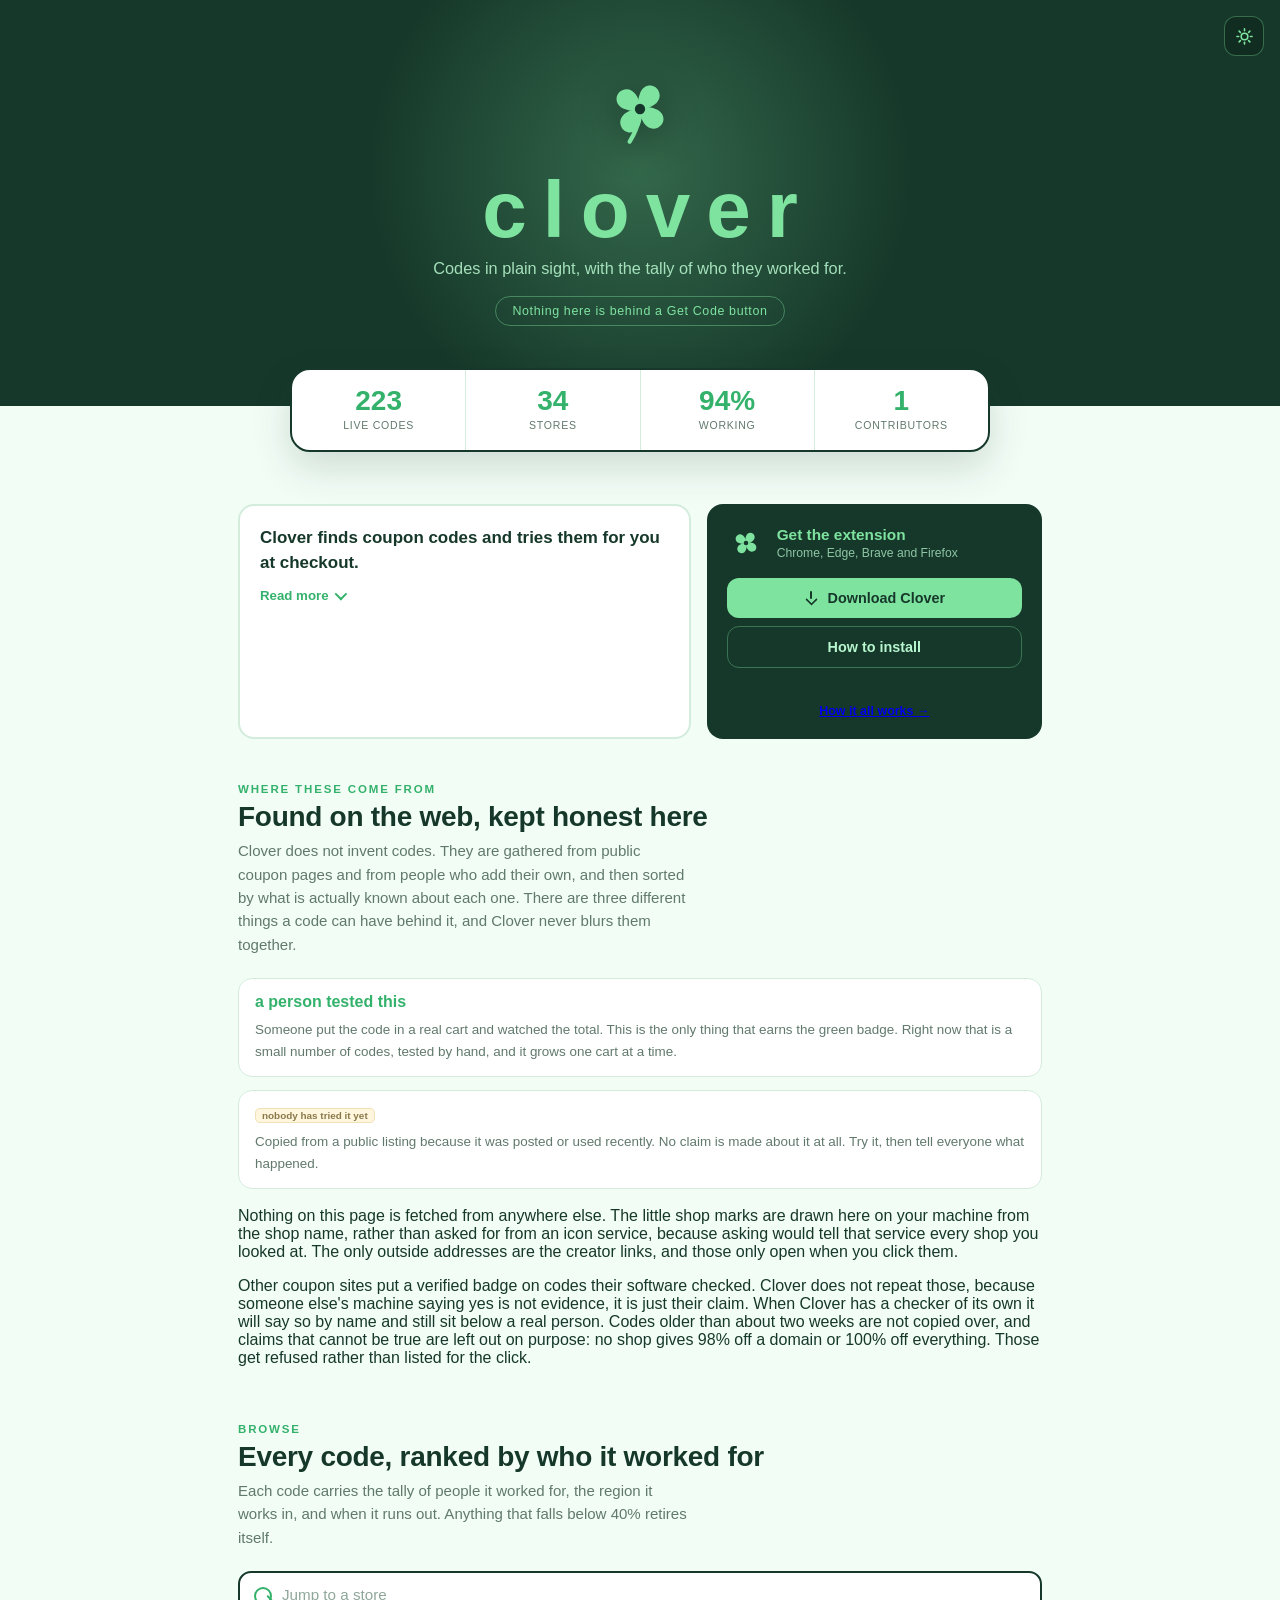
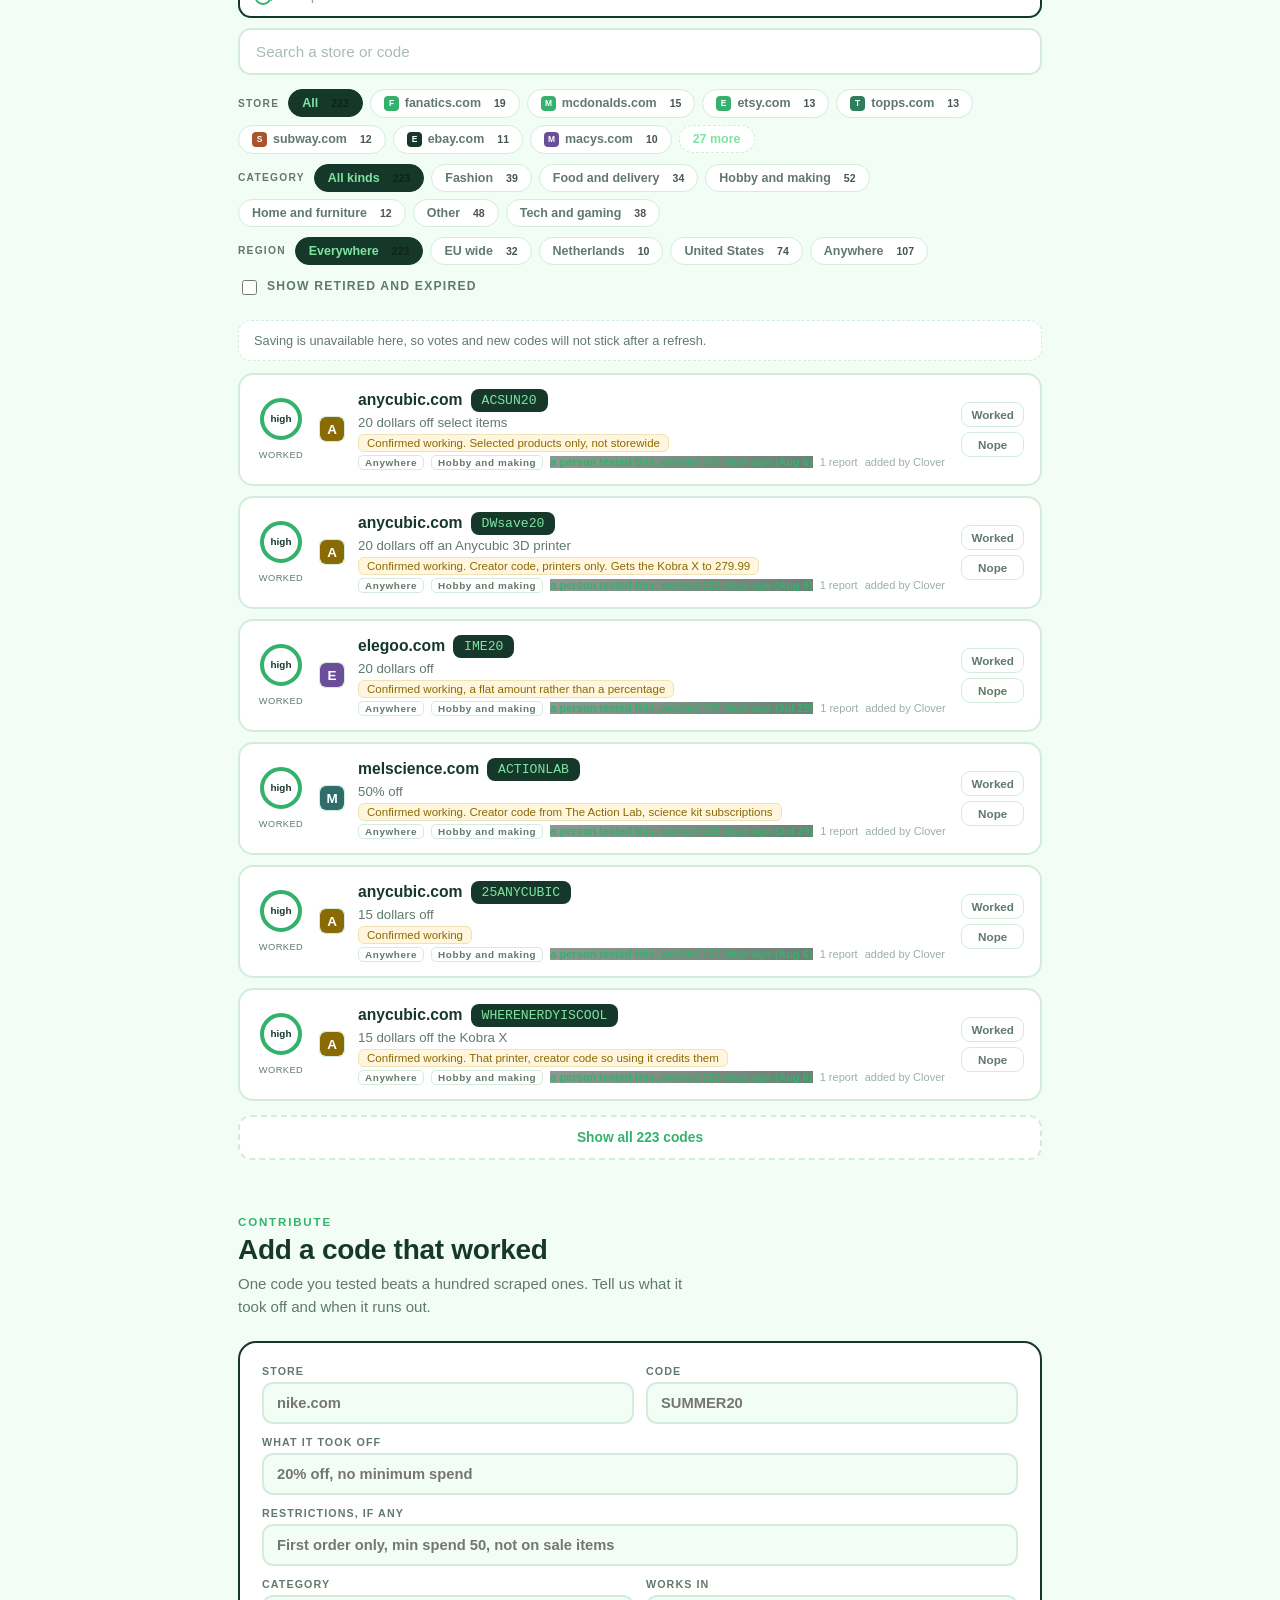
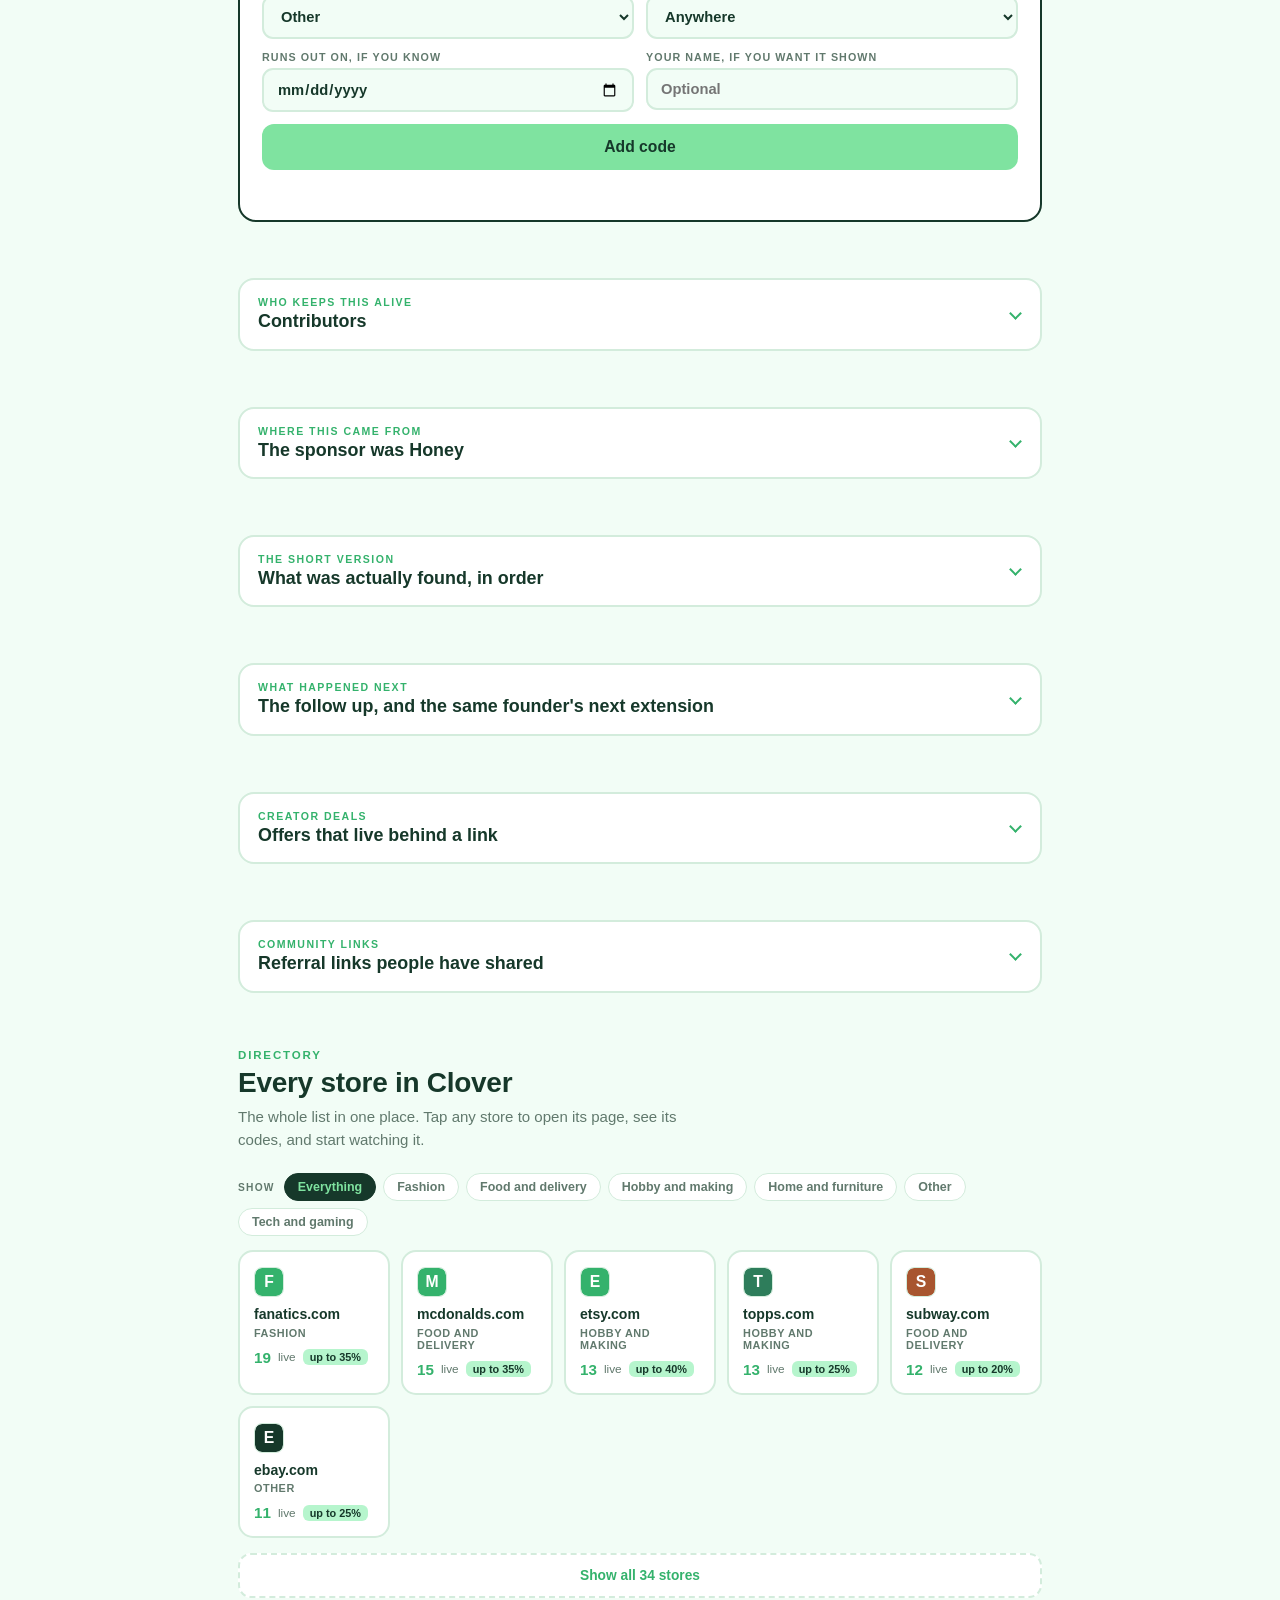
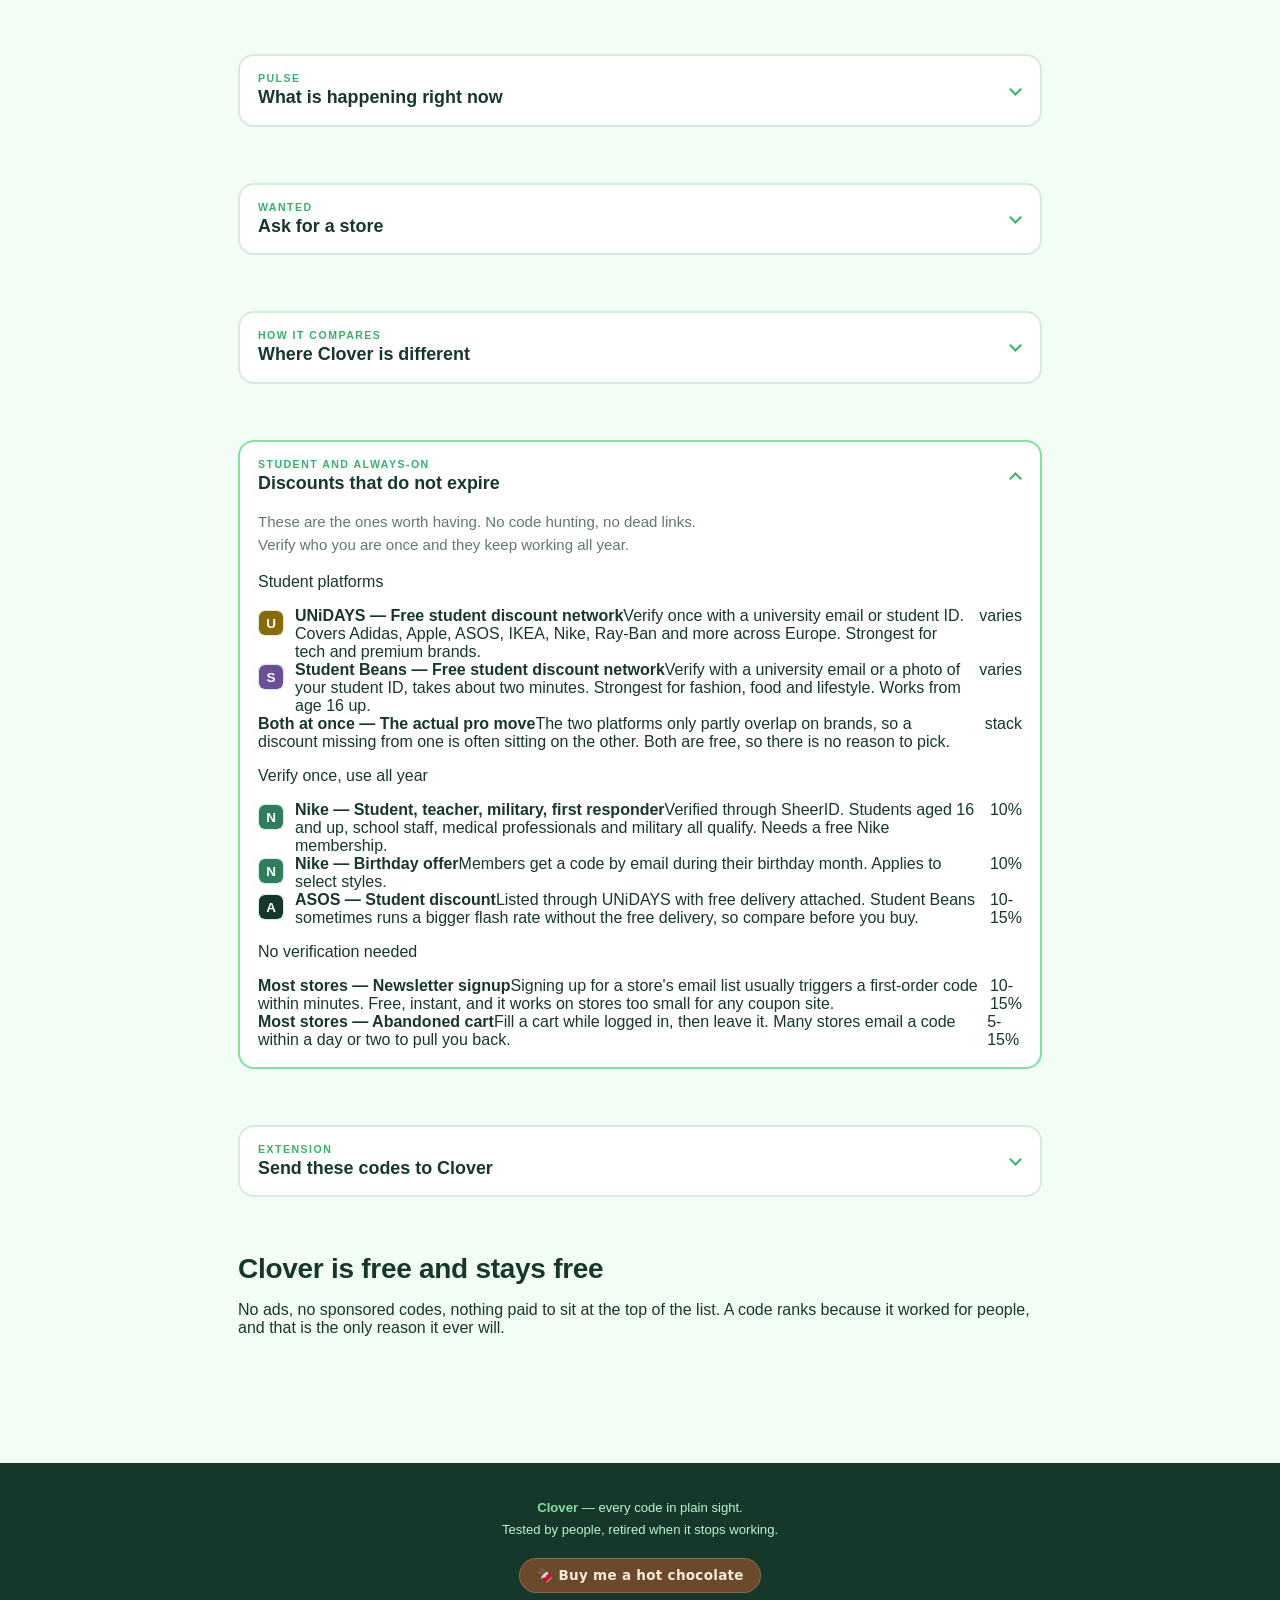
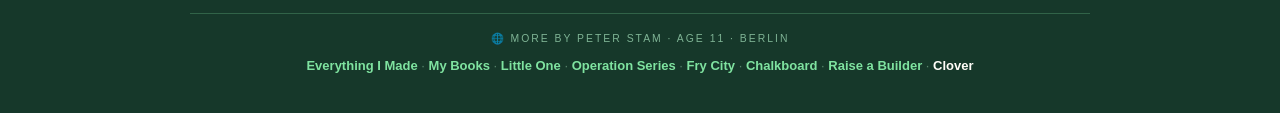
==== index.html @ 3ee3f32d "Add favicon, social preview tags, and the web-ring to the footer" ====
<!DOCTYPE html>
<html lang="en">
<head>
<meta charset="UTF-8">
<meta name="viewport" content="width=device-width, initial-scale=1.0">
<title>Clover — coupon codes people actually tested</title>
<link rel="icon" href="data:image/svg+xml,%3Csvg%20xmlns%3D%22http%3A%2F%2Fwww.w3.org%2F2000%2Fsvg%22%20viewBox%3D%220%200%20100%20100%22%3E%20%3Crect%20width%3D%22100%22%20height%3D%22100%22%20rx%3D%2222%22%20fill%3D%22%2316382a%22%2F%3E%20%3Cg%20fill%3D%22%237fe3a0%22%3E%20%3Cpath%20d%3D%22M50%2052%20C50%2034%2039%2023%2028%2028%20C17%2033%2017%2048%2030%2052%20C39%2055%2046%2055%2050%2052Z%22%2F%3E%20%3Cpath%20d%3D%22M50%2052%20C68%2052%2079%2041%2074%2030%20C69%2019%2054%2019%2050%2032%20C47%2041%2047%2048%2050%2052Z%22%2F%3E%20%3Cpath%20d%3D%22M50%2052%20C50%2070%2061%2081%2072%2076%20C83%2071%2083%2056%2070%2052%20C61%2049%2054%2049%2050%2052Z%22%2F%3E%20%3Cpath%20d%3D%22M50%2052%20C32%2052%2021%2063%2026%2074%20C31%2085%2046%2085%2050%2072%20C53%2063%2053%2056%2050%2052Z%22%2F%3E%20%3C%2Fg%3E%20%3Cpath%20d%3D%22M50%2064%20Q47%2080%2039%2092%22%20fill%3D%22none%22%20stroke%3D%22%237fe3a0%22%20stroke-width%3D%225%22%20stroke-linecap%3D%22round%22%2F%3E%20%3C%2Fsvg%3E">
<meta name="description" content="Coupon codes with the tally of who they worked for. Dead codes retire themselves. Nothing hidden behind a Get Code button.">
<meta name="theme-color" content="#16382a">
<meta property="og:type" content="website">
<meta property="og:url" content="https://clover.peterstam.eu/">
<meta property="og:title" content="Clover — coupon codes people actually tested">
<meta property="og:description" content="A browser extension that tries coupon codes at checkout. A code only turns green when a real person confirms it worked. No affiliate-link swapping, ever.">
<meta name="twitter:card" content="summary">
<style>
:root{
  --pine:#16382a;
  --pine-soft:#1e4a37;
  --spring:#7fe3a0;
  --spring-deep:#34b26c;
  --spring-pale:#b6f5cd;
  --mist:#f2fdf6;
  --paper:#ffffff;
  --gold:#ffd24a;
  --muted:#61796d;
  --line:#d3ecdc;
  --coral:#ff7a6b;
}
*{box-sizing:border-box}
html{scroll-behavior:smooth}
body{
  margin:0;
  background:var(--mist);
  color:var(--pine);
  font-family:"Avenir Next","Century Gothic","Futura","Trebuchet MS",sans-serif;
  overflow-x:hidden;
}

/* ============ HERO ============ */
.hero{
  position:relative;
  background:var(--pine);
  color:var(--spring-pale);
  padding:66px 20px 80px;
  text-align:center;
  overflow:hidden;
}
.hero-glow{
  position:absolute;
  left:50%; top:-140px;
  width:620px; height:620px;
  margin-left:-310px;
  background:radial-gradient(circle,rgba(127,227,160,.28),transparent 62%);
  animation:drift 9s ease-in-out infinite;
  pointer-events:none;
}
@keyframes drift{
  0%,100%{transform:translate(0,0) scale(1)}
  50%{transform:translate(26px,22px) scale(1.16)}
}
.field{position:absolute;inset:0;pointer-events:none;overflow:hidden}
.drop{position:absolute;top:-40px;fill:var(--spring);opacity:.15;animation:fall linear infinite}
@keyframes fall{
  0%{transform:translateY(-40px) rotate(0deg)}
  100%{transform:translateY(108vh) rotate(400deg)}
}

.hero-mark{
  position:relative;
  width:86px;height:86px;
  filter:drop-shadow(0 6px 18px rgba(0,0,0,.32));
}
.hero-mark .spin{transform-origin:50px 52px;animation:tumble 8s cubic-bezier(.5,0,.5,1) infinite}
@keyframes tumble{
  0%,74%{transform:rotate(0deg)}
  88%{transform:rotate(374deg)}
  100%{transform:rotate(360deg)}
}

.hero h1{
  position:relative;
  margin:14px 0 6px;
  font-size:clamp(3rem,11vw,5rem);
  font-weight:700;
  letter-spacing:.2em;
  text-indent:.2em;
  color:var(--spring);
  line-height:1;
}
.hero .tag{
  position:relative;
  margin:0 auto;
  max-width:440px;
  font-size:1.02rem;
  line-height:1.5;
  opacity:.88;
}
.hero .swear{
  position:relative;
  display:inline-block;
  margin-top:16px;
  padding:7px 16px;
  border:1.5px solid rgba(127,227,160,.4);
  border-radius:999px;
  font-size:.78rem;
  letter-spacing:.05em;
  color:var(--spring);
}

/* ============ STATS ============ */
.stats{
  position:relative;
  display:flex;
  max-width:700px;
  margin:-38px auto 0;
  background:var(--paper);
  border:2px solid var(--pine);
  border-radius:20px;
  overflow:hidden;
  box-shadow:0 16px 38px rgba(22,56,42,.16);
  z-index:2;
}
.stat{flex:1;padding:17px 6px;text-align:center;border-right:1px solid var(--line)}
.stat:last-child{border-right:none}
.stat b{display:block;font-size:1.75rem;color:var(--spring-deep);line-height:1}
.stat span{font-size:.66rem;letter-spacing:.07em;text-transform:uppercase;color:var(--muted)}

/* ============ LAYOUT ============ */
main{max-width:840px;margin:0 auto;padding:52px 18px 70px}
.block{margin-bottom:56px}
.eyebrow{
  font-size:.72rem;letter-spacing:.16em;text-transform:uppercase;
  color:var(--spring-deep);font-weight:700;margin:0 0 6px;
}
h2{margin:0 0 6px;font-size:1.75rem;letter-spacing:-.01em}
.lede{margin:0 0 22px;color:var(--muted);font-size:.94rem;line-height:1.55;max-width:54ch}

/* ============ FILTERS ============ */
.searchbar{display:flex;gap:10px;margin-bottom:14px;flex-wrap:wrap}
.searchbar input{
  flex:1;min-width:200px;padding:13px 16px;
  border:2px solid var(--line);border-radius:13px;
  font:inherit;font-size:.95rem;background:var(--paper);color:var(--pine);
  transition:border-color .2s,box-shadow .2s;
}
.searchbar input:focus{
  outline:none;border-color:var(--spring-deep);
  box-shadow:0 0 0 4px rgba(127,227,160,.28);
}
.searchbar input::placeholder{color:#a8bdb1}

.filterrow{display:flex;gap:7px;flex-wrap:wrap;align-items:center;margin-bottom:10px}
.filterlabel{
  font-size:.64rem;letter-spacing:.12em;text-transform:uppercase;
  color:var(--muted);font-weight:700;margin-right:2px;
}
.chip{
  border:1.5px solid var(--line);background:var(--paper);color:var(--muted);
  padding:6px 13px;border-radius:999px;font:inherit;font-size:.78rem;
  font-weight:600;cursor:pointer;transition:all .2s;
  display:inline-flex;align-items:center;gap:6px;
}
.chip:hover{border-color:var(--spring-deep);color:var(--pine)}
.chip.on{background:var(--pine);border-color:var(--pine);color:var(--spring)}
.clearfilters{
  display:block;margin:14px auto 0;
  border:none;border-radius:10px;padding:9px 18px;
  font:inherit;font-size:.82rem;font-weight:700;
  color:var(--pine);background:var(--spring);cursor:pointer;
  transition:background .18s,transform .18s;
}
.clearfilters:hover{background:var(--spring-pale);transform:translateY(-1px)}
body.dark .clearfilters{background:var(--spring);color:#08170f}

.chipcount{
  display:inline-block;margin-left:7px;
  font-style:normal;font-size:.66rem;font-weight:700;
  color:var(--muted);
}
.chip.on .clearfilters{
  display:block;margin:14px auto 0;
  border:none;border-radius:10px;padding:9px 18px;
  font:inherit;font-size:.82rem;font-weight:700;
  color:var(--pine);background:var(--spring);cursor:pointer;
  transition:background .18s,transform .18s;
}
.clearfilters:hover{background:var(--spring-pale);transform:translateY(-1px)}
body.dark .clearfilters{background:var(--spring);color:#08170f}

.chipcount{color:var(--spring-pale);opacity:.85}
.chip.empty{
  opacity:.38;cursor:not-allowed;
  border-style:dashed;
}
.chip.empty:hover{transform:none;border-color:var(--line)}
body.dark .chip.on .clearfilters{
  display:block;margin:14px auto 0;
  border:none;border-radius:10px;padding:9px 18px;
  font:inherit;font-size:.82rem;font-weight:700;
  color:var(--pine);background:var(--spring);cursor:pointer;
  transition:background .18s,transform .18s;
}
.clearfilters:hover{background:var(--spring-pale);transform:translateY(-1px)}
body.dark .clearfilters{background:var(--spring);color:#08170f}

.chipcount{color:#0c1e16;opacity:.75}

.chip.more{
  border-style:dashed;
  font-weight:700;
  color:var(--spring-deep);
}
.chip.more:hover{border-style:solid}
body.dark .clearfilters{
  display:block;margin:14px auto 0;
  border:none;border-radius:10px;padding:9px 18px;
  font:inherit;font-size:.82rem;font-weight:700;
  color:var(--pine);background:var(--spring);cursor:pointer;
  transition:background .18s,transform .18s;
}
.clearfilters:hover{background:var(--spring-pale);transform:translateY(-1px)}
body.dark .clearfilters{background:var(--spring);color:#08170f}

.chipcount{
  display:inline-block;margin-left:7px;
  font-style:normal;font-size:.66rem;font-weight:700;
  color:var(--muted);
}
.chip.on .clearfilters{
  display:block;margin:14px auto 0;
  border:none;border-radius:10px;padding:9px 18px;
  font:inherit;font-size:.82rem;font-weight:700;
  color:var(--pine);background:var(--spring);cursor:pointer;
  transition:background .18s,transform .18s;
}
.clearfilters:hover{background:var(--spring-pale);transform:translateY(-1px)}
body.dark .clearfilters{background:var(--spring);color:#08170f}

.chipcount{color:var(--spring-pale);opacity:.85}
.chip.empty{
  opacity:.38;cursor:not-allowed;
  border-style:dashed;
}
.chip.empty:hover{transform:none;border-color:var(--line)}
body.dark .chip.on .clearfilters{
  display:block;margin:14px auto 0;
  border:none;border-radius:10px;padding:9px 18px;
  font:inherit;font-size:.82rem;font-weight:700;
  color:var(--pine);background:var(--spring);cursor:pointer;
  transition:background .18s,transform .18s;
}
.clearfilters:hover{background:var(--spring-pale);transform:translateY(-1px)}
body.dark .clearfilters{background:var(--spring);color:#08170f}

.chipcount{color:#0c1e16;opacity:.75}

.chip.more{color:var(--spring)}
.chip img{width:15px;height:15px;border-radius:3px}

.toggle{
  display:flex;align-items:center;gap:7px;
  font-size:.76rem;color:var(--muted);cursor:pointer;user-select:none;
}
.toggle input{accent-color:var(--spring-deep);width:15px;height:15px;cursor:pointer}

/* ============ CODE CARDS ============ */
.code{
  display:flex;align-items:center;gap:13px;
  background:var(--paper);border:2px solid var(--line);border-radius:15px;
  padding:14px 16px;margin-bottom:10px;
  animation:rise .38s backwards cubic-bezier(.2,.9,.3,1.2);
  transition:border-color .2s,transform .2s,box-shadow .2s,opacity .3s;
}
.code:hover{
  border-color:var(--spring);transform:translateY(-2px);
  box-shadow:0 8px 20px rgba(22,56,42,.09);
}
@keyframes rise{from{opacity:0;transform:translateY(14px)}to{opacity:1;transform:none}}

.score{flex-shrink:0;width:50px;text-align:center}
.ring{position:relative;width:44px;height:44px;margin:0 auto 3px}
.ring svg{transform:rotate(-90deg)}
.ring .track{stroke:var(--line)}
.ring .fill{stroke:var(--spring-deep);stroke-linecap:round;transition:stroke-dashoffset .7s cubic-bezier(.2,.9,.3,1)}
.ring .num{position:absolute;inset:0;display:grid;place-items:center;font-size:.76rem;font-weight:700}
.score small{font-size:.58rem;letter-spacing:.05em;text-transform:uppercase;color:var(--muted)}

.favicon{
  width:26px;height:26px;border-radius:6px;flex-shrink:0;
  background:var(--mist);border:1px solid var(--line);object-fit:contain;
}

.code-main{flex:1;min-width:0}
.code-top{display:flex;align-items:center;gap:8px;flex-wrap:wrap;margin-bottom:3px}
.code-store{font-weight:700;font-size:.98rem}
.code-pill{
  font-family:"SF Mono",Menlo,Consolas,monospace;
  background:var(--pine);color:var(--spring);
  padding:4px 11px;border-radius:8px;font-size:.82rem;
  cursor:pointer;transition:transform .18s,background .18s;user-select:all;
}
.code-pill:hover{background:var(--pine-soft);transform:scale(1.04)}
.code-pill.copied{background:var(--spring);color:var(--pine)}
.code-note{font-size:.83rem;color:var(--muted)}
.limits{
  display:inline-block;margin-top:4px;
  font-size:.72rem;color:#8a6a05;background:#fff6dd;
  border:1px solid #f0e2b8;border-radius:6px;padding:2px 8px;
}
.proof.stale{
  background:linear-gradient(140deg,#8a9a90,#6f7f76);
  box-shadow:none;
}
.proof{color:var(--spring-deep);font-weight:700}
.oneuse{
  border:1px solid #cdbde6;background:#f2ecfa;color:#6b4d99;
  border-radius:5px;padding:1px 6px;
  font-size:.62rem;letter-spacing:.05em;font-weight:700;
  cursor:help;
}
body.dark .oneuse{background:#2a2140;border-color:#463a63;color:#c3aee8}
.sources{display:grid;gap:13px;margin-bottom:18px}
.source{
  background:var(--paper);border:1.5px solid var(--line);
  border-radius:14px;padding:14px 16px;
}
.source p{margin:8px 0 0;font-size:.84rem;color:var(--muted);line-height:1.6}
.botcheck{
  display:inline-block;font-size:.62rem;font-weight:700;
  color:#8a6a05;background:#fbf0cf;border:1px solid #e8d79c;
  border-radius:5px;padding:1px 6px;cursor:help;
}
.source .botcheck,.source .proof,.source .untested{margin:0}
.untested{
  color:#8a7a4a;font-weight:700;
  background:#fff6dd;border:1px solid #f0e2b8;
  border-radius:5px;padding:1px 6px;font-size:.62rem;
}
.code-meta{font-size:.69rem;color:#9ab0a3;margin-top:3px;display:flex;gap:7px;flex-wrap:wrap;align-items:center}
.flag{
  border:1px solid var(--line);border-radius:5px;padding:1px 6px;
  font-size:.62rem;letter-spacing:.06em;font-weight:700;color:var(--muted);
}
.expiry{color:var(--muted)}
.expiry.soon{color:#b8860b;font-weight:700}
.expiry.gone{color:var(--coral);font-weight:700}

.votes{display:flex;flex-direction:column;gap:5px;flex-shrink:0}
.vote{
  border:1.5px solid var(--line);background:var(--paper);border-radius:9px;
  padding:5px 9px;font:inherit;font-size:.73rem;font-weight:600;
  cursor:pointer;color:var(--muted);transition:all .18s;white-space:nowrap;
}
.vote.up:hover{background:var(--spring-pale);border-color:var(--spring-deep);color:var(--pine)}
.vote.down:hover{background:#ffe6e2;border-color:var(--coral);color:#a8382c}
.vote:active{transform:scale(.92)}

.code.dead{opacity:.42}
.code.dead .code-store::after{
  content:" · retired";font-weight:400;font-size:.74rem;color:var(--coral);
}
.code.expired{opacity:.42}

.nudge{
  display:flex;align-items:center;justify-content:space-between;gap:10px;
  background:var(--pine);color:var(--spring-pale);
  border-radius:13px;padding:12px 15px;margin-bottom:10px;
  animation:rise .34s cubic-bezier(.2,.9,.3,1.2);
  font-size:.86rem;
}
.nudge b{color:var(--spring)}
.nudge-btns{display:flex;gap:6px;flex-shrink:0}
.nudge-btns button{
  border:none;border-radius:8px;padding:6px 12px;
  font:inherit;font-size:.76rem;font-weight:700;cursor:pointer;
  transition:transform .16s;
}
.nudge-btns button:active{transform:scale(.93)}
.nudge .yes{background:var(--spring);color:var(--pine)}
.nudge .no{background:rgba(255,255,255,.14);color:var(--spring-pale)}

.empty{
  text-align:center;padding:44px 20px;border:2px dashed var(--line);
  border-radius:15px;color:var(--muted);font-size:.92rem;line-height:1.6;
}

/* ============ FORM ============ */
.form{background:var(--paper);border:2px solid var(--pine);border-radius:18px;padding:22px}
.grid2{display:grid;grid-template-columns:1fr 1fr;gap:12px}
@media(max-width:560px){.grid2{grid-template-columns:1fr}}
label{
  display:block;font-size:.67rem;font-weight:700;letter-spacing:.1em;
  text-transform:uppercase;color:var(--muted);margin-bottom:12px;
}
label input,label select{
  display:block;width:100%;margin-top:5px;padding:11px 13px;
  border:2px solid var(--line);border-radius:11px;font:inherit;font-size:.92rem;
  text-transform:none;letter-spacing:0;background:var(--mist);color:var(--pine);
  transition:border-color .2s,box-shadow .2s;
}
label input:focus,label select:focus{
  outline:none;border-color:var(--spring-deep);background:var(--paper);
  box-shadow:0 0 0 4px rgba(127,227,160,.24);
}
.btn{
  width:100%;border:none;border-radius:12px;padding:14px;
  font:inherit;font-size:.98rem;font-weight:700;color:var(--pine);
  background:var(--spring);cursor:pointer;
  transition:transform .2s,background .2s,box-shadow .2s;
}
.btn:hover{background:var(--spring-pale);transform:translateY(-2px);box-shadow:0 7px 18px rgba(52,178,108,.3)}
.btn:active{transform:translateY(0)}
.status{margin:10px 0 0;font-size:.85rem;min-height:18px;text-align:center}
.status.ok{color:var(--spring-deep);font-weight:600}
.status.err{color:#c0392b}

/* ============ LEADERBOARD ============ */
.board{background:var(--paper);border:2px solid var(--line);border-radius:16px;overflow:hidden}
.board-row{
  display:flex;align-items:center;gap:12px;padding:13px 16px;
  border-bottom:1px solid var(--line);
  animation:rise .34s backwards;
}
.board-row:last-child{border-bottom:none}
.rank{
  width:26px;height:26px;border-radius:8px;flex-shrink:0;
  display:grid;place-items:center;font-size:.78rem;font-weight:700;
  background:var(--mist);color:var(--muted);
}
.board-row:nth-child(2) .rank{background:var(--gold);color:var(--pine)}
.board-row:nth-child(3) .rank{background:var(--spring-pale);color:var(--pine)}
.board-row:nth-child(4) .rank{background:#f0e0c8;color:#7a5a20}
.who{flex:1;font-weight:700;font-size:.92rem;min-width:0}
.who span{display:block;font-weight:400;font-size:.75rem;color:var(--muted);margin-top:1px}

.boardhead{
  display:flex;align-items:center;gap:7px;
  padding:11px 16px;border-bottom:1px solid var(--line);
  background:var(--mist);
}
.boardlabel{
  font-size:.64rem;letter-spacing:.12em;text-transform:uppercase;
  color:var(--muted);font-weight:700;margin-right:2px;
}
.boardsort{
  border:1.5px solid var(--line);background:var(--paper);color:var(--muted);
  border-radius:999px;padding:5px 12px;font:inherit;font-size:.74rem;
  font-weight:700;cursor:pointer;transition:all .2s;
}
.boardsort:hover{border-color:var(--spring-deep);color:var(--pine)}
.boardsort.on{background:var(--pine);border-color:var(--pine);color:var(--spring)}

/* the two scores: how much, and how good */
.twoscore{display:flex;gap:8px;flex-shrink:0}
.sc{
  min-width:62px;text-align:center;cursor:help;
  border:1.5px solid var(--line);border-radius:10px;
  padding:6px 8px;background:var(--mist);
}
.sc b{display:block;font-size:1rem;line-height:1.1;color:var(--pine)}
.sc span{
  font-size:.58rem;letter-spacing:.06em;text-transform:uppercase;
  color:var(--muted);
}
.sc.quality.good{background:var(--spring-pale);border-color:var(--spring-deep)}
.sc.quality.good b{color:#1d6b41}
.sc.quality.mid{background:#fff6dd;border-color:#f0e2b8}
.sc.quality.mid b{color:#8a6a05}
.sc.quality.poor{background:#ffe6e2;border-color:#f5c6bf}
.sc.quality.poor b{color:#a8382c}
.sc.quality.none b{color:var(--muted)}

@media(max-width:480px){
  .sc{min-width:52px;padding:5px 6px}
  .sc b{font-size:.88rem}
  .board-row{gap:9px;padding:12px 13px}
}

/* ============ DIRECTORY ============ */
.dirbar{display:flex;gap:7px;flex-wrap:wrap;align-items:center;margin-bottom:14px}
.dirgrid{
  display:grid;
  grid-template-columns:repeat(auto-fill,minmax(150px,1fr));
  gap:11px;
}
.dircard{
  position:relative;
  display:flex;flex-direction:column;align-items:flex-start;gap:3px;
  background:var(--paper);border:2px solid var(--line);border-radius:15px;
  padding:15px 14px;font:inherit;text-align:left;cursor:pointer;
  animation:rise .36s backwards cubic-bezier(.2,.9,.3,1.2);
  transition:transform .2s,border-color .2s,box-shadow .2s;
}
.dircard:hover{
  transform:translateY(-3px);border-color:var(--spring);
  box-shadow:0 9px 22px rgba(22,56,42,.11);
}
.dircard:active{transform:translateY(-1px)}
.dircard img{
  width:30px;height:30px;border-radius:8px;margin-bottom:6px;
  background:var(--mist);border:1px solid var(--line);object-fit:contain;
}
.dirname{
  font-weight:700;font-size:.88rem;color:var(--pine);
  word-break:break-word;line-height:1.25;
}
.dircat{
  font-size:.68rem;letter-spacing:.05em;text-transform:uppercase;
  color:var(--muted);font-weight:700;
}
.dirstats{
  margin-top:7px;display:flex;align-items:center;gap:7px;flex-wrap:wrap;
  font-size:.74rem;color:var(--muted);
}
.dirstats b{color:var(--spring-deep);font-size:.95rem}
.dirbest{
  background:var(--spring-pale);color:var(--pine);
  padding:2px 7px;border-radius:6px;font-weight:700;font-size:.68rem;
}
.dirwatch{
  position:absolute;top:9px;right:9px;
  background:var(--pine);color:var(--spring);
  font-size:.58rem;letter-spacing:.08em;text-transform:uppercase;
  font-weight:700;padding:3px 7px;border-radius:6px;
}

/* ============ FINDER ============ */
.finder{position:relative;margin-bottom:10px}
.finder input{
  width:100%;padding:13px 16px 13px 42px;
  border:2px solid var(--pine);border-radius:13px;
  font:inherit;font-size:.95rem;background:var(--paper);color:var(--pine);
  transition:box-shadow .2s;
}
.finder input:focus{outline:none;box-shadow:0 0 0 4px rgba(127,227,160,.3)}
.finder input::placeholder{color:#8fa79a}
.finder::before{
  content:"";position:absolute;left:16px;top:50%;
  width:14px;height:14px;margin-top:-7px;
  border:2px solid var(--spring-deep);border-radius:50%;
  pointer-events:none;
}
.finder::after{
  content:"";position:absolute;left:28px;top:50%;margin-top:3px;
  width:7px;height:2px;background:var(--spring-deep);
  transform:rotate(45deg);border-radius:2px;pointer-events:none;
}

.findresults{
  position:absolute;left:0;right:0;top:calc(100% + 6px);
  background:var(--paper);border:2px solid var(--pine);
  border-radius:13px;overflow:hidden;z-index:20;
  box-shadow:0 12px 30px rgba(22,56,42,.2);
  display:none;
}
.findresults.open{display:block;animation:rise .22s cubic-bezier(.2,.9,.3,1.2)}

.findrow{
  display:flex;align-items:center;gap:11px;width:100%;
  padding:11px 14px;border:none;border-bottom:1px solid var(--line);
  background:var(--paper);font:inherit;cursor:pointer;text-align:left;
  transition:background .15s;
}
.findrow:last-child{border-bottom:none}
.findrow:hover{background:var(--mist)}
.findrow img{width:20px;height:20px;border-radius:5px;flex-shrink:0}
.findname{flex:1;font-weight:700;font-size:.9rem;color:var(--pine)}
.findcount{
  font-size:.72rem;color:var(--pine);background:var(--spring-pale);
  padding:3px 9px;border-radius:7px;font-weight:700;white-space:nowrap;
}

.findmiss{
  padding:16px 14px;font-size:.85rem;color:var(--muted);text-align:center;
}
.findmiss button{
  display:block;width:100%;margin-top:10px;
  border:none;background:var(--spring);color:var(--pine);
  border-radius:9px;padding:9px;font:inherit;font-size:.82rem;
  font-weight:700;cursor:pointer;transition:background .18s;
}
.findmiss button:hover{background:var(--spring-pale)}

/* ============ ACTIVITY ============ */
.actcard{
  background:var(--pine);border-radius:18px;padding:22px 20px 16px;
  animation:rise .4s cubic-bezier(.2,.9,.3,1.2);
}
.acthead{margin-bottom:20px}
.actlabel{
  display:block;font-size:.7rem;letter-spacing:.14em;text-transform:uppercase;
  color:var(--spring-pale);opacity:.72;margin-bottom:4px;
}
.actbig{
  display:block;font-size:2.8rem;line-height:1;color:#fff;font-weight:700;
  letter-spacing:-.02em;
}
.actsub{display:block;font-size:.82rem;color:var(--spring-pale);opacity:.7;margin-top:4px}

.actchart{position:relative;height:150px;padding-left:34px}
.actaxis{position:absolute;left:0;top:0;bottom:0;width:30px}
.actaxis span{
  position:absolute;right:0;transform:translateY(-50%);
  font-size:.62rem;color:var(--spring-pale);opacity:.45;
}
.actsvg{width:100%;height:100%;display:block;overflow:visible}
.actline{
  stroke-dasharray:1000;stroke-dashoffset:1000;
  animation:draw 1.5s cubic-bezier(.4,0,.2,1) forwards;
}
@keyframes draw{to{stroke-dashoffset:0}}
.actdot{opacity:0;animation:dotin .35s ease forwards}
@keyframes dotin{to{opacity:1}}

.actdays{
  display:flex;justify-content:space-between;
  padding-left:34px;margin-top:8px;
}
.actdays span{font-size:.64rem;color:var(--spring-pale);opacity:.5}

/* ============ FEED ============ */
.feedwrap{
  background:var(--paper);border:2px solid var(--line);
  border-radius:16px;padding:16px 18px;margin-top:14px;
}
.feedhead{
  margin:0 0 10px;font-size:.66rem;letter-spacing:.14em;
  text-transform:uppercase;font-weight:700;color:var(--muted);
}
.feedrow{
  display:flex;align-items:center;gap:10px;
  padding:9px 0;border-bottom:1px solid var(--line);
  font-size:.83rem;animation:rise .3s backwards;
}
.feedrow:last-child{border-bottom:none}
.feedrow .dot{
  width:8px;height:8px;border-radius:50%;flex-shrink:0;
}
.feedrow.worked .dot{background:var(--spring-deep);animation:ping 2s ease-in-out infinite}
.feedrow.failed .dot{background:var(--coral)}
.feedrow.added .dot{background:var(--gold)}
@keyframes ping{
  0%,100%{box-shadow:0 0 0 0 rgba(52,178,108,.5)}
  50%{box-shadow:0 0 0 5px rgba(52,178,108,0)}
}
.feedtext{flex:1;min-width:0;color:var(--muted)}
.feedtext code{
  font-family:"SF Mono",Menlo,Consolas,monospace;
  background:var(--mist);border:1px solid var(--line);
  padding:1px 6px;border-radius:5px;font-size:.76rem;color:var(--pine);
}
.feedtext b{color:var(--pine)}
.feedby{font-size:.74rem;opacity:.75}
.feedwhen{font-size:.72rem;color:#9ab0a3;flex-shrink:0;white-space:nowrap}

/* ============ STORE PAGE ============ */
.code-store.link{
  cursor:pointer;transition:color .18s;
  border:none;background:none;padding:0;
  font:inherit;font-weight:700;font-size:.98rem;
  color:var(--pine);text-align:left;
}
.code-store.link:hover{color:var(--spring-deep);text-decoration:underline}

.storecard{
  background:var(--paper);border:2px solid var(--pine);border-radius:16px;
  overflow:hidden;margin-bottom:14px;
  animation:rise .34s cubic-bezier(.2,.9,.3,1.2);
}
.storehead{
  display:flex;align-items:center;gap:12px;
  padding:14px 16px;background:var(--pine);color:var(--spring-pale);
}
.favicon.big{width:34px;height:34px;border-radius:8px;border:none}
.storename{flex:1;min-width:0}
.storename b{display:block;color:var(--spring);font-size:1.02rem}
.storename span{font-size:.76rem;opacity:.82}
.watchbtn{
  border:1.5px solid rgba(127,227,160,.45);background:none;color:var(--spring);
  border-radius:9px;padding:6px 12px;font:inherit;font-size:.76rem;font-weight:700;
  cursor:pointer;transition:all .18s;white-space:nowrap;
}
.watchbtn:hover{background:rgba(127,227,160,.14)}
.watchbtn.on{background:var(--spring);color:var(--pine);border-color:var(--spring)}
.closebtn{
  background:none;border:none;color:var(--spring);
  font-size:1.4rem;line-height:1;cursor:pointer;padding:0 2px;
}
.storestats{display:flex}
.storestats div{
  flex:1;padding:14px 6px;text-align:center;border-right:1px solid var(--line);
}
.storestats div:last-child{border-right:none}
.storestats b{display:block;font-size:1.25rem;color:var(--spring-deep);line-height:1.1}
.storestats span{font-size:.63rem;letter-spacing:.06em;text-transform:uppercase;color:var(--muted)}

/* ============ ALERTS ============ */
.alertbar{
  display:flex;align-items:center;justify-content:space-between;gap:12px;
  background:var(--spring-pale);border:2px solid var(--spring-deep);
  border-radius:13px;padding:12px 15px;margin-bottom:12px;
  font-size:.86rem;animation:rise .34s;
}
.alertbar b{color:var(--pine)}
.alertbar button{
  border:none;background:var(--pine);color:var(--spring);
  border-radius:8px;padding:6px 12px;font:inherit;font-size:.75rem;
  font-weight:700;cursor:pointer;white-space:nowrap;
}
.alertbar.quiet{
  background:var(--paper);border:1.5px dashed var(--line);
  color:var(--muted);font-size:.8rem;justify-content:flex-start;
}

/* ============ REQUESTS ============ */
.reqform{display:flex;gap:10px;margin-bottom:6px;flex-wrap:wrap}
.reqform input{
  flex:1;min-width:200px;padding:13px 16px;
  border:2px solid var(--line);border-radius:13px;
  font:inherit;font-size:.95rem;background:var(--paper);color:var(--pine);
  transition:border-color .2s,box-shadow .2s;
}
.reqform input:focus{
  outline:none;border-color:var(--spring-deep);
  box-shadow:0 0 0 4px rgba(127,227,160,.28);
}
.reqform button{
  border:none;background:var(--spring);color:var(--pine);
  border-radius:13px;padding:13px 26px;font:inherit;font-size:.95rem;
  font-weight:700;cursor:pointer;transition:transform .18s,background .18s;
}
.reqform button:hover{background:var(--spring-pale);transform:translateY(-2px)}

.req{
  display:flex;align-items:center;justify-content:space-between;gap:12px;
  background:var(--paper);border:2px solid var(--line);border-radius:13px;
  padding:13px 16px;margin-bottom:8px;animation:rise .34s backwards;
  transition:border-color .2s;
}
.req.filled{border-color:var(--spring-deep);background:linear-gradient(100deg,var(--paper),#eefbf2)}
.req-main b{display:block;font-size:.92rem}
.req-main span{font-size:.76rem;color:var(--muted)}
.req-done{color:var(--spring-deep)!important;font-weight:700}
.req button{
  border:1.5px solid var(--line);background:var(--paper);color:var(--muted);
  border-radius:9px;padding:7px 13px;font:inherit;font-size:.76rem;
  font-weight:700;cursor:pointer;transition:all .18s;white-space:nowrap;
}
.req button:hover{border-color:var(--spring-deep);color:var(--pine);background:var(--mist)}
.req .req-go{background:var(--spring);border-color:var(--spring);color:var(--pine)}

/* a vote you have already cast, tap again to take it back */
.vote.chosen.up{
  background:var(--spring);border-color:var(--spring-deep);color:var(--pine);
}
.vote.chosen.down{
  background:#ffd9d3;border-color:var(--coral);color:#a8382c;
}
.vote.chosen::after{content:" ✓";font-size:.7rem;opacity:.7}

/* controls on codes you added yourself */
.ownrow{display:flex;gap:5px;margin-top:2px}
.own{
  flex:1;border:1.5px solid var(--line);background:var(--paper);
  border-radius:8px;padding:4px 6px;font:inherit;font-size:.66rem;
  font-weight:700;cursor:pointer;color:var(--muted);transition:all .18s;
}
.own:hover{border-color:var(--spring-deep);color:var(--pine);background:var(--mist)}
.own.del:hover{border-color:var(--coral);color:#a8382c;background:#ffe6e2}
.own.del.armed{background:var(--coral);border-color:var(--coral);color:#fff}

.btn.cancel{
  margin-top:8px;background:var(--paper);
  border:2px solid var(--line);color:var(--muted);font-size:.86rem;
}
.btn.cancel:hover{
  background:var(--mist);border-color:var(--spring-deep);
  color:var(--pine);box-shadow:none;
}

body.dark .vote.chosen.up{background:var(--spring);color:#08170f}
body.dark .vote.chosen.down{background:#5c2f28;border-color:var(--coral);color:#ffb3a8}
body.dark .own{background:var(--paper);border-color:var(--line)}
body.dark .own:hover{background:#0c1e16;color:var(--pine)}
body.dark .btn.cancel{background:var(--paper);border-color:var(--line);color:var(--muted)}

/* ============ POLISH ============ */

/* visible keyboard focus everywhere, without showing on mouse clicks */
:focus-visible{
  outline:3px solid var(--spring-deep);
  outline-offset:2px;
  border-radius:8px;
}
.hero :focus-visible{outline-color:var(--spring)}

/* skip repeated hover lift on touch screens, it just looks stuck */
@media (hover:none){
  .code:hover,.dircard:hover,.ever:hover,.deal:hover,.req:hover{
    transform:none;box-shadow:none;
  }
}

/* stop long store names and codes breaking the layout */
.code-store,.dirname,.req-main b,.deal-main b{overflow-wrap:anywhere}
.code-pill{overflow-wrap:anywhere}

/* tap targets on small screens */
@media(max-width:520px){
  .vote{padding:8px 11px;font-size:.76rem}
  .votes{gap:7px}
  .chip{padding:8px 14px}
  .themetoggle{width:38px;height:38px;top:12px;right:12px}
  main{padding:38px 14px 56px}
  .block{margin-bottom:42px}
  h2{font-size:1.5rem}
  .foldtitle{font-size:1.02rem}
}

/* the code card gets tight on narrow phones, so let it wrap */
@media(max-width:430px){
  .code{gap:10px;padding:13px 13px}
  .score{width:44px}
  .ring{width:38px;height:38px}
  .ring svg{width:38px;height:38px}
  .favicon{display:none}
  .votes{flex-direction:row}
}

/* selection colour */
::selection{background:var(--spring);color:var(--pine)}

/* nicer scrollbar in the sync box */
.sync-box::-webkit-scrollbar{width:8px;height:8px}
.sync-box::-webkit-scrollbar-thumb{background:rgba(127,227,160,.3);border-radius:4px}
.sync-box::-webkit-scrollbar-track{background:transparent}

/* details summary should not show the default triangle in any browser */
.fold summary::marker{content:""}

/* dark mode odds and ends */
body.dark .table-wrap,
body.dark .board,
body.dark .feedwrap,
body.dark .dircard,
body.dark .code,
body.dark .req,
body.dark .fold,
body.dark .introtext{background:var(--paper);border-color:var(--line)}
body.dark .fold[open]{border-color:var(--spring)}
body.dark .fold summary:hover{background:#0c1e16}
body.dark .showall{background:var(--paper);color:var(--spring-deep)}
body.dark .showall:hover{background:#0c1e16}
body.dark .empty{border-color:var(--line);color:var(--muted)}
body.dark .findresults{background:var(--paper);border-color:var(--spring-deep)}
body.dark .findrow{background:var(--paper);border-bottom-color:var(--line)}
body.dark .findrow:hover{background:#0c1e16}
body.dark .findcount{background:var(--spring-pale);color:var(--pine)}
body.dark .vote{background:var(--paper);border-color:var(--line);color:var(--muted)}
body.dark .vote.up:hover{background:#1c4a33;border-color:var(--spring);color:var(--pine)}
body.dark .vote.down:hover{background:#3d1f1b;border-color:var(--coral);color:#ffb3a8}
body.dark .rank{background:#0c1e16;color:var(--muted)}
body.dark .flag{border-color:var(--line);color:var(--muted)}
body.dark .code-meta{color:#6f8f7e}
body.dark ::selection{background:var(--spring);color:#08170f}

/* ============ DARK MODE ============ */
body.dark{
  --pine:#d8fbe5;
  --pine-soft:#b6f5cd;
  --spring:#4fc97e;
  --spring-deep:#7fe3a0;
  --spring-pale:#2c5c44;
  --mist:#0c1e16;
  --paper:#132b21;
  --muted:#8ba99a;
  --line:#244736;
  --gold:#e0b93c;
  --coral:#ff8b7d;
}
body.dark .hero{background:#081712}
body.dark .hero h1{color:var(--spring-deep)}
body.dark .stats{border-color:var(--line);background:var(--paper)}
body.dark .code-pill,
body.dark .pill{background:#081712;color:var(--spring-deep)}
body.dark .form,
body.dark .storecard,
body.dark .compare th.us{border-color:var(--line)}
body.dark .storehead,
body.dark .actcard,
body.dark .sync,
body.dark .introget{background:#081712}
body.dark .nudge{background:#081712}
body.dark .compare th.us{background:#081712;color:var(--spring-deep)}
body.dark .compare td:nth-child(2){background:rgba(79,201,126,.08)}
body.dark label input,
body.dark label select,
body.dark .searchbar input,
body.dark .finder input,
body.dark .reqform input{background:#0c1e16;color:var(--pine)}
body.dark .btn,
body.dark .primary,
body.dark .getbtn,
body.dark .reqform button,
body.dark .pct,
body.dark .deal-link,
body.dark .boardhead{background:#0c1e16}
body.dark .boardsort{background:var(--paper);border-color:var(--line)}
body.dark .boardsort.on{background:var(--spring);border-color:var(--spring);color:#08170f}
body.dark .sc{background:#0c1e16;border-color:var(--line)}
body.dark .sc b{color:var(--pine)}
body.dark .sc.quality.good{background:#1c4a33;border-color:var(--spring-deep)}
body.dark .sc.quality.good b{color:var(--spring-deep)}
body.dark .sc.quality.mid{background:#2e2510;border-color:#4a3c16}
body.dark .sc.quality.mid b{color:#e6c96a}
body.dark .sc.quality.poor{background:#3d1f1b;border-color:#5c2f28}
body.dark .sc.quality.poor b{color:#ffb3a8}
body.dark .chip.on{background:var(--spring);border-color:var(--spring);color:#08170f}
body.dark .limits,
body.dark .untested{background:#2e2510;border-color:#4a3c16;color:#e6c96a}
body.dark .source{background:var(--paper);border-color:var(--line)}
body.dark .botcheck{background:#3a2f10;border-color:#5c4a18;color:#e3c76a}
body.dark .deal-both code{background:#2e2510;border-color:#4a3c16;color:#e6c96a}
body.dark .story p:last-child{background:#0c1e16}
body.dark .alertbar{background:#173a2a;border-color:var(--spring)}
body.dark .alertbar b{color:var(--spring-deep)}
body.dark footer{background:#081712}
body.dark .feedtext code{background:#0c1e16;border-color:var(--line);color:var(--spring-deep)}
body.dark .ever{background:linear-gradient(100deg,var(--paper),#0c1e16)}
body.dark .idea:hover,
body.dark .dircard:hover{border-color:var(--spring)}

/* ---- toggle ---- */
.themetoggle{
  position:absolute;
  top:16px;right:16px;
  width:40px;height:40px;
  border:1.5px solid rgba(127,227,160,.35);
  background:rgba(0,0,0,.2);
  border-radius:12px;
  cursor:pointer;
  display:grid;place-items:center;
  z-index:5;
  transition:background .2s,transform .2s,border-color .2s;
}
.themetoggle:hover{
  background:rgba(127,227,160,.16);
  border-color:rgba(127,227,160,.6);
  transform:scale(1.06);
}
.themetoggle svg{width:19px;height:19px;fill:none;stroke:#7fe3a0;stroke-width:2;
  stroke-linecap:round;stroke-linejoin:round}
.themetoggle .moon{display:none}
body.dark .themetoggle .moon{display:block}
body.dark .themetoggle .sun{display:none}

/* ============ INTRO ============ */
.intro{
  display:grid;
  grid-template-columns:1.35fr 1fr;
  gap:16px;
  margin-bottom:44px;
}
@media(max-width:640px){.intro{grid-template-columns:1fr}}

.introtext{
  background:var(--paper);border:2px solid var(--line);
  border-radius:16px;padding:20px;
}
.introlead{
  margin:0;font-size:1.06rem;font-weight:700;
  color:var(--pine);line-height:1.45;
}
.introrest{
  max-height:0;overflow:hidden;
  transition:max-height .45s cubic-bezier(.2,.9,.3,1);
}
.introrest.open{max-height:640px}
.introrest p{
  margin:13px 0 0;font-size:.87rem;line-height:1.6;color:var(--muted);
}
.readmore{
  margin-top:12px;border:none;background:none;padding:0;
  font:inherit;font-size:.83rem;font-weight:700;
  color:var(--spring-deep);cursor:pointer;
  display:inline-flex;align-items:center;gap:6px;
}
.readmore::after{
  content:"";width:7px;height:7px;
  border-right:2px solid currentColor;border-bottom:2px solid currentColor;
  transform:rotate(45deg) translateY(-2px);
  transition:transform .25s cubic-bezier(.2,.9,.3,1.3);
}
.readmore.open::after{transform:rotate(-135deg) translateY(-2px)}
.readmore:hover{color:var(--pine)}

.introget{
  background:var(--pine);border-radius:16px;padding:20px;
  display:flex;flex-direction:column;
}
.getrow{display:flex;align-items:center;gap:12px;margin-bottom:16px}
.getmark{width:38px;height:38px;flex-shrink:0}
.getrow b{display:block;color:var(--spring);font-size:.96rem}
.getrow span{
  display:block;font-size:.76rem;
  color:var(--spring-pale);opacity:.75;margin-top:2px;
}
.getbtns{display:flex;flex-direction:column;gap:8px}
.getbtn{
  width:100%;border:none;border-radius:12px;padding:12px;
  font:inherit;font-size:.9rem;font-weight:700;
  cursor:pointer;
  transition:transform .18s,background .18s,box-shadow .18s;
  display:flex;align-items:center;justify-content:center;gap:9px;
}
.getbtn.primary{color:var(--pine);background:var(--spring)}
.getbtn.primary:hover{
  background:var(--spring-pale);transform:translateY(-2px);
  box-shadow:0 6px 16px rgba(52,178,108,.35);
}
.getbtn.ghost{
  background:transparent;color:var(--spring-pale);
  border:1.5px solid rgba(127,227,160,.35);
}
.getbtn.ghost:hover{background:rgba(127,227,160,.14);color:var(--spring)}
.getbtn:active{transform:translateY(0)}

/* small downward arrow into a tray */
.dl-icon{
  width:15px;height:15px;flex-shrink:0;position:relative;
}
.dl-icon::before{
  content:"";position:absolute;left:6px;top:0;
  width:2.5px;height:8px;background:currentColor;border-radius:2px;
}
.dl-icon::after{
  content:"";position:absolute;left:3.5px;top:4.5px;
  width:7px;height:7px;
  border-right:2.5px solid currentColor;
  border-bottom:2.5px solid currentColor;
  transform:rotate(45deg);
  border-radius:1px;
}
.getbtn.primary:hover .dl-icon{animation:dl-nudge .5s ease}
@keyframes dl-nudge{
  0%,100%{transform:translateY(0)}
  50%{transform:translateY(3px)}
}

.dlnote{
  margin:9px 0 0;font-size:.72rem;line-height:1.5;
  color:var(--spring-pale);opacity:.7;text-align:center;min-height:16px;
}
.dlnote.ok{color:var(--spring);opacity:1;font-weight:700}

.steps{
  max-height:0;overflow:hidden;
  transition:max-height .45s cubic-bezier(.2,.9,.3,1);
}
.steps.open{max-height:640px}
.stepgroup{
  margin:14px 0 4px;font-size:.66rem;letter-spacing:.12em;
  text-transform:uppercase;font-weight:700;color:var(--spring);
}
.steps ol{
  margin:0;padding-left:20px;
  color:var(--spring-pale);font-size:.8rem;line-height:1.7;
}
.steps li{margin-bottom:3px}
.steps b{color:var(--spring)}
.steps code{
  background:rgba(0,0,0,.3);padding:1px 5px;border-radius:4px;
  font-size:.74rem;color:var(--spring-pale);
}
.stepnote{
  margin:12px 0 0;font-size:.72rem;line-height:1.5;
  color:var(--spring-pale);opacity:.62;
}

/* ============ STORY ============ */
.story p{
  margin:0 0 13px;font-size:.9rem;line-height:1.65;color:var(--pine);
}
.story p:first-child{
  font-size:1.02rem;font-weight:700;
  padding-left:14px;border-left:4px solid var(--spring);
}
.story p:last-child{
  margin-bottom:0;padding:13px 15px;
  background:var(--mist);border-radius:12px;
  border-left:4px solid var(--spring-deep);
  font-size:.87rem;
}

/* ============ CREATOR DEALS ============ */
.deal{
  display:flex;align-items:center;gap:12px;
  background:var(--paper);border:2px solid var(--line);
  border-left:5px solid var(--gold);
  border-radius:13px;padding:13px 15px;margin-bottom:9px;
  animation:rise .36s backwards;
  transition:transform .2s,border-color .2s;
}
.deal:hover{transform:translateY(-2px);border-color:var(--spring)}
.deal-main{flex:1;min-width:0}
.deal-main b{display:block;font-size:.92rem;color:var(--pine)}
.deal-main span{font-size:.78rem;color:var(--muted);line-height:1.45}
.deal-both{
  display:block!important;margin-top:4px;
  font-size:.74rem!important;color:#8a6a05!important;
}
.deal-both code{
  font-family:"SF Mono",Menlo,Consolas,monospace;
  background:#fff6dd;border:1px solid #f0e2b8;
  padding:1px 6px;border-radius:5px;font-size:.72rem;color:#7a5a05;
}
.deal-link{
  background:var(--spring);color:var(--pine);
  padding:7px 14px;border-radius:9px;font-size:.8rem;
  font-weight:700;text-decoration:none;white-space:nowrap;
  transition:background .18s;
}
.deal-link:hover{background:var(--spring-pale)}

/* ============ FOLDS ============ */
.fold{
  background:var(--paper);border:2px solid var(--line);
  border-radius:16px;overflow:hidden;
  transition:border-color .2s;
}
.fold[open]{border-color:var(--spring)}
.fold summary{
  list-style:none;cursor:pointer;
  display:flex;flex-direction:column;
  padding:16px 46px 16px 18px;position:relative;
  transition:background .18s;
}
.fold summary::-webkit-details-marker{display:none}
.fold summary:hover{background:var(--mist)}
.foldeye{
  font-size:.66rem;letter-spacing:.14em;text-transform:uppercase;
  color:var(--spring-deep);font-weight:700;margin-bottom:2px;
}
.foldtitle{font-size:1.12rem;font-weight:700;color:var(--pine);line-height:1.25}
.foldarrow{
  position:absolute;right:20px;top:50%;
  width:9px;height:9px;margin-top:-6px;
  border-right:2.5px solid var(--spring-deep);
  border-bottom:2.5px solid var(--spring-deep);
  transform:rotate(45deg);
  transition:transform .25s cubic-bezier(.2,.9,.3,1.3);
}
.fold[open] .foldarrow{transform:rotate(-135deg);margin-top:-2px}
.foldbody{
  padding:0 18px 18px;
  animation:rise .3s cubic-bezier(.2,.9,.3,1.2);
}
.foldbody .lede{margin-bottom:16px}

/* ============ SHOW ALL ============ */
.showall{
  width:100%;margin-top:4px;
  border:2px dashed var(--line);background:var(--paper);
  color:var(--spring-deep);border-radius:13px;padding:13px;
  font:inherit;font-size:.86rem;font-weight:700;cursor:pointer;
  transition:all .2s;
}
.showall:hover{
  border-color:var(--spring-deep);background:var(--mist);
  border-style:solid;
}
.showall.span{grid-column:1/-1}

/* ============ STORY ============ */
.story p{
  margin:0 0 14px;
  font-size:.88rem;
  line-height:1.68;
  color:var(--muted);
}
.story p:last-child{
  margin-bottom:0;
  color:var(--pine);
  font-weight:600;
  padding-top:14px;
  border-top:1.5px dashed var(--line);
}

/* ============ REFERRAL LINKS ============ */
.ref{
  display:flex;align-items:center;gap:12px;
  background:var(--paper);border:2px solid var(--line);
  border-left:5px solid #9b7fe0;
  border-radius:13px;padding:13px 15px;margin-bottom:9px;
  animation:rise .36s backwards;
  transition:transform .2s,border-color .2s;
}
.ref:hover{transform:translateY(-2px);border-color:#9b7fe0}
.ref-main{flex:1;min-width:0}
.ref-main b{display:block;font-size:.92rem;color:var(--pine);overflow-wrap:anywhere}
.ref-gets{
  display:block;font-size:.78rem;color:var(--spring-deep);
  font-weight:700;margin-top:2px;
}
.ref-mine{display:block;font-size:.73rem;color:var(--muted);margin-top:1px}
.ref-share{
  display:block;font-size:.68rem;color:#6b4d99;
  margin-top:4px;font-style:italic;
}
.ref-go{
  background:#9b7fe0;color:#fff;
  padding:8px 15px;border-radius:9px;font-size:.8rem;
  font-weight:700;text-decoration:none;white-space:nowrap;
  transition:background .18s;
}
.ref-go:hover{background:#8468cc}

.refform{
  margin-top:16px;padding:16px;
  background:var(--mist);border:2px dashed var(--line);
  border-radius:14px;
}
.refformtitle{
  margin:0 0 12px;font-size:.68rem;letter-spacing:.12em;
  text-transform:uppercase;color:var(--muted);font-weight:700;
}
.refform label{display:block;margin-bottom:11px}
.refform .btn{width:100%}

body.dark .ref{background:var(--paper);border-color:var(--line);border-left-color:#9b7fe0}
body.dark .ref-share{color:#c3aee8}
body.dark .refform{background:#0c1e16;border-color:var(--line)}
body.dark .refform input{background:var(--paper)}

/* ============ COMPARE ============ */
.table-wrap{
  background:var(--paper);border:2px solid var(--line);
  border-radius:16px;
  overflow-x:auto;
  -webkit-overflow-scrolling:touch;
}
.compare{
  border-collapse:collapse;
  min-width:660px;      /* forces a scroll rather than crushing the columns */
  width:100%;
}
.compare th{
  padding:14px 8px;font-size:.68rem;letter-spacing:.03em;
  text-transform:uppercase;color:var(--muted);font-weight:700;
  border-bottom:2px solid var(--line);text-align:center;
  line-height:1.25;white-space:nowrap;
}
.compare th.us{
  background:var(--pine);color:var(--spring);
  font-size:.8rem;letter-spacing:.06em;
}

/* the feature column stays put while the rest scrolls */
.compare .feat{
  position:sticky;left:0;z-index:2;
  background:var(--paper);
  text-align:left;
  width:250px;min-width:250px;
  padding-left:18px;padding-right:14px;
  box-shadow:2px 0 0 var(--line);
}
.compare thead .feat{background:var(--paper)}
.compare td{
  padding:14px 8px;border-bottom:1px solid var(--line);
  vertical-align:middle;text-align:center;
}
.compare tbody tr{animation:rise .34s backwards}
.compare tbody tr:last-child td{border-bottom:none}
.compare tbody tr:hover .feat{background:var(--mist)}
.compare tbody tr:hover td{background:var(--mist)}
.compare td.feat b{display:block;font-size:.9rem;margin-bottom:2px;line-height:1.35}
.compare td.feat span{font-size:.75rem;color:var(--muted);line-height:1.45;display:block}

.mark{font-size:1.2rem;font-weight:700;min-width:74px}
.mark.ok{color:var(--spring-deep)}
.mark.half{color:#c9a227}
.mark.no{color:#d6bfbb}
.mark.us{background:rgba(127,227,160,.12)}
.compare tbody tr:hover .mark.us{background:rgba(127,227,160,.2)}

body.dark .compare .feat{background:var(--paper);box-shadow:2px 0 0 var(--line)}
body.dark .compare tbody tr:hover .feat,
body.dark .compare tbody tr:hover td{background:#0c1e16}
body.dark .mark.no{color:#6b4a44}
body.dark .mark.us{background:rgba(79,201,126,.14)}

@media(max-width:520px){
  .compare .feat{width:190px;min-width:190px;padding-left:14px}
  .compare td.feat b{font-size:.82rem}
  .compare td.feat span{font-size:.7rem}
  .compare th{font-size:.6rem;padding:12px 6px}
  .compare th.us{font-size:.7rem}
  .mark{font-size:1.05rem;min-width:62px}
  .compare{min-width:580px}
}

/* ============ SYNC ============ */
.sync{
  background:linear-gradient(120deg,var(--pine),var(--pine-soft));
  color:var(--spring-pale);border-radius:18px;padding:24px;
}
.sync h3{margin:0 0 6px;color:var(--spring);font-size:1.15rem}
.sync p{margin:0 0 16px;font-size:.86rem;line-height:1.55;opacity:.88}
.sync code{background:rgba(0,0,0,.3);padding:1px 5px;border-radius:4px;font-size:.8rem}
.sync-box{
  background:rgba(0,0,0,.28);border-radius:11px;padding:13px;
  font-family:"SF Mono",Menlo,Consolas,monospace;font-size:.72rem;
  color:var(--spring-pale);max-height:150px;overflow:auto;
  white-space:pre-wrap;word-break:break-word;margin-bottom:12px;
}
.sync .btn{background:var(--spring);color:var(--pine)}
.sync .status.ok{color:var(--spring)}

footer{
  background:var(--pine);color:var(--spring-pale);text-align:center;
  padding:34px 20px;font-size:.82rem;line-height:1.7;
}
footer b{color:var(--spring)}

@media(prefers-reduced-motion:reduce){
  *{animation:none!important;transition:none!important}
  html{scroll-behavior:auto}
}

/* small logos in evergreen and wanted rows */
.ever{display:flex;align-items:flex-start;gap:11px}
.ever>.favicon{flex-shrink:0;margin-top:3px}
.req>.favicon{flex-shrink:0}

/* ============ PHONES ============
   Two things phones need that desktops do not: text fields at 16px or
   larger, because anything smaller makes the browser zoom in when you
   tap them, and touch targets big enough for a thumb.
   ============================================ */
@media (max-width:560px), (pointer:coarse){
  .searchbar input,
  .finder input,
  .form input, .form select,
  .refform input,
  .reqform input{
    font-size:16px;
    min-height:46px;
  }
  .btn, .getbtn, .clearfilters, .reqform button, .showall{
    min-height:46px;
  }
  .vote{ min-height:42px; padding-left:14px; padding-right:14px }
  .chip{ min-height:38px; padding-top:8px; padding-bottom:8px }
  .code-pill{ min-height:42px; display:inline-flex; align-items:center }
  .req-up, .req-go, .deal-link, .ref-go{ min-height:40px; display:inline-flex; align-items:center }
  .own{ padding:6px 0; display:inline-block }
  .toggle{ min-height:38px; display:inline-flex }
  .closebtn{ width:40px; height:40px }
  .themetoggle{ width:44px; height:44px }
  /* the copy target should be easy to hit, it is the main action */
  .code-pill{ padding-left:16px; padding-right:16px }
}

/* stop long codes and shop names breaking the layout on narrow screens */
@media (max-width:380px){
  .code-pill{ font-size:.92rem; overflow-wrap:anywhere }
  .code-store{ overflow-wrap:anywhere }
  .stat{ min-width:0; flex:1 1 45% }
}
</style>
</head>
<body>

<header class="hero">
  <button class="themetoggle" id="themetoggle" aria-label="Switch between light and dark">
    <svg class="sun" viewBox="0 0 24 24">
      <circle cx="12" cy="12" r="4.2"/>
      <line x1="12" y1="2.4" x2="12" y2="4.6"/>
      <line x1="12" y1="19.4" x2="12" y2="21.6"/>
      <line x1="2.4" y1="12" x2="4.6" y2="12"/>
      <line x1="19.4" y1="12" x2="21.6" y2="12"/>
      <line x1="5.2" y1="5.2" x2="6.8" y2="6.8"/>
      <line x1="17.2" y1="17.2" x2="18.8" y2="18.8"/>
      <line x1="5.2" y1="18.8" x2="6.8" y2="17.2"/>
      <line x1="17.2" y1="6.8" x2="18.8" y2="5.2"/>
    </svg>
    <svg class="moon" viewBox="0 0 24 24">
      <path d="M20 14.5A8.2 8.2 0 0 1 9.5 4a8.3 8.3 0 1 0 10.5 10.5Z"/>
    </svg>
  </button>
  <div class="hero-glow"></div>
  <div class="field" id="field"></div>

  <svg viewBox="0 0 100 100" class="hero-mark">
    <g class="spin">
      <path d="M50 56 Q47 74 38 88" stroke="#7fe3a0" stroke-width="5" fill="none" stroke-linecap="round"/>
      <g fill="#7fe3a0">
        <path d="M50 50 C50 34 40 24 30 28 C20 32 20 46 32 50 C40 53 46 53 50 50Z"/>
        <path d="M50 50 C66 50 76 40 72 30 C68 20 54 20 50 32 C47 40 47 46 50 50Z"/>
        <path d="M50 50 C50 66 60 76 70 72 C80 68 80 54 68 50 C60 47 54 47 50 50Z"/>
        <path d="M50 50 C34 50 24 60 28 70 C32 80 46 80 50 68 C53 60 53 54 50 50Z"/>
      </g>
      <circle cx="50" cy="50" r="6" fill="#16382a"/>
    </g>
  </svg>

  <h1>clover</h1>
  <p class="tag">Codes in plain sight, with the tally of who they worked for.</p>
  <div class="swear">Nothing here is behind a Get Code button</div>
</header>

<div class="stats">
  <div class="stat"><b id="s-codes">0</b><span>Live codes</span></div>
  <div class="stat"><b id="s-stores">0</b><span>Stores</span></div>
  <div class="stat"><b id="s-rate">—</b><span>Working</span></div>
  <div class="stat"><b id="s-people">0</b><span>Contributors</span></div>
</div>

<main>

  <section class="intro">
    <div class="introtext">
      <p class="introlead">Clover finds coupon codes and tries them for you at checkout.</p>
      <div class="introrest" id="introrest">
        <p>Most coupon sites hide their codes behind a Get Code button and fill the list with whatever they scraped, so you burn ten minutes on codes that died months ago. Clover does it the other way round. Every code is in plain sight, tagged with what it takes off, what it restricts, and which region it works in.</p>
        <p>The part that matters is the tally. When a code works for someone they tap Worked, and when it fails they tap Nope. That percentage sits on the card. Anything that drops under 40% takes itself off the list, so nothing sticks around pretending to be alive.</p>
        <p>The browser extension does the boring bit. On a checkout page a small clover appears, and if you tap it, it types each code into the promo box and keeps whichever one saved the most.</p>
      </div>
      <button class="readmore" id="readmore">Read more</button>
    </div>

    <div class="introget">
      <div class="getrow">
        <svg viewBox="0 0 100 100" class="getmark">
          <g fill="#7fe3a0">
            <path d="M50 50 C50 34 40 24 30 28 C20 32 20 46 32 50 C40 53 46 53 50 50Z"/>
            <path d="M50 50 C66 50 76 40 72 30 C68 20 54 20 50 32 C47 40 47 46 50 50Z"/>
            <path d="M50 50 C50 66 60 76 70 72 C80 68 80 54 68 50 C60 47 54 47 50 50Z"/>
            <path d="M50 50 C34 50 24 60 28 70 C32 80 46 80 50 68 C53 60 53 54 50 50Z"/>
          </g>
          <circle cx="50" cy="50" r="6" fill="#16382a"/>
        </svg>
        <div>
          <b>Get the extension</b>
          <span>Chrome, Edge, Brave and Firefox</span>
        </div>
      </div>
      <div class="getbtns">
        <button class="getbtn primary" id="downloadbtn">
          <span class="dl-icon"></span>
          Download Clover
        </button>
        <button class="getbtn ghost" id="getbtn">How to install</button>
      </div>
      <p class="dlnote" id="dlnote"></p>
          <p style="text-align:center;margin:8px 0 0"><a href="clover-guide.html" style="font-size:.78rem;font-weight:700">How it all works →</a></p>
      <div class="steps" id="steps">
        <p class="stepgroup">Chrome, Edge, Brave, Opera</p>
        <ol>
          <li>Download the Clover folder and unzip it</li>
          <li>Open <code>chrome://extensions</code></li>
          <li>Turn on <b>Developer mode</b>, top right</li>
          <li>Click <b>Load unpacked</b> and pick the folder</li>
          <li>Pin the clover icon so it stays visible</li>
        </ol>
        <p class="stepgroup">Firefox</p>
        <ol>
          <li>Swap in <code>manifest-firefox.json</code> as <code>manifest.json</code></li>
          <li>Open <code>about:debugging</code></li>
          <li>Click <b>Load Temporary Add-on</b> and pick the manifest</li>
        </ol>
        <p class="stepnote">Safari needs the folder wrapped in a small Mac app with Xcode first. The code itself works fine, so it is a later job. Nothing gets uploaded anywhere either way, the extension only reads the checkout page you are already on.</p>
      </div>
    </div>
  </section>

  <section class="block">
    <p class="eyebrow">Where these come from</p>
    <h2>Found on the web, kept honest here</h2>
    <p class="lede">Clover does not invent codes. They are gathered from public coupon pages and from people who add their own, and then sorted by what is actually known about each one. There are three different things a code can have behind it, and Clover never blurs them together.</p>

    <div class="sources">
      <div class="source">
        <span class="proof">a person tested this</span>
        <p>Someone put the code in a real cart and watched the total. This is the only thing that earns the green badge. Right now that is a small number of codes, tested by hand, and it grows one cart at a time.</p>
      </div>
      <div class="source">
        <span class="untested">nobody has tried it yet</span>
        <p>Copied from a public listing because it was posted or used recently. No claim is made about it at all. Try it, then tell everyone what happened.</p>
      </div>
    </div>

    <p class="fineprint">Nothing on this page is fetched from anywhere else. The little shop marks are drawn here on your machine from the shop name, rather than asked for from an icon service, because asking would tell that service every shop you looked at. The only outside addresses are the creator links, and those only open when you click them.</p>

    <p class="fineprint">Other coupon sites put a verified badge on codes their software checked. Clover does not repeat those, because someone else's machine saying yes is not evidence, it is just their claim. When Clover has a checker of its own it will say so by name and still sit below a real person. Codes older than about two weeks are not copied over, and claims that cannot be true are left out on purpose: no shop gives 98% off a domain or 100% off everything. Those get refused rather than listed for the click.</p>
  </section>

  <section class="block">
    <p class="eyebrow">Browse</p>
    <h2>Every code, ranked by who it worked for</h2>
    <p class="lede">Each code carries the tally of people it worked for, the region it works in, and when it runs out. Anything that falls below 40% retires itself.</p>

    <div class="finder">
      <input id="findstore" type="text" placeholder="Jump to a store" autocomplete="off">
      <div class="findresults" id="findresults"></div>
    </div>

    <div class="searchbar">
      <input id="search" type="text" placeholder="Search a store or code">
    </div>

    <div class="filterrow" id="chips"></div>
    <div class="filterrow" id="cats"></div>
    <div class="filterrow" id="countries"></div>
    <div class="filterrow">
      <label class="toggle">
        <input type="checkbox" id="showdead"> Show retired and expired
      </label>
    </div>

    <div id="alerts"></div>
    <div id="storepage"></div>
    <div id="nudge-slot"></div>
    <div id="list"></div>
  </section>

  <section class="block">
    <p class="eyebrow">Contribute</p>
    <h2>Add a code that worked</h2>
    <p class="lede">One code you tested beats a hundred scraped ones. Tell us what it took off and when it runs out.</p>

    <div class="form">
      <div class="grid2">
        <label>Store
          <input id="f-store" type="text" placeholder="nike.com" autocomplete="off">
        </label>
        <label>Code
          <input id="f-code" type="text" placeholder="SUMMER20" autocomplete="off">
        </label>
      </div>
      <label>What it took off
        <input id="f-note" type="text" placeholder="20% off, no minimum spend" autocomplete="off">
      </label>
      <label>Restrictions, if any
        <input id="f-limits" type="text" placeholder="First order only, min spend 50, not on sale items" autocomplete="off">
      </label>
      <div class="grid2">
        <label>Category
          <select id="f-cat">
            <option value="other">Other</option>
            <option value="fashion">Fashion</option>
            <option value="tech">Tech and gaming</option>
            <option value="food">Food and delivery</option>
            <option value="home">Home and furniture</option>
            <option value="beauty">Beauty</option>
            <option value="hobby">Hobby and making</option>
            <option value="travel">Travel</option>
          </select>
        </label>
        <label>Works in
          <select id="f-country">
            <option value="XX">Anywhere</option>
            <option value="NL">Netherlands</option>
            <option value="DE">Germany</option>
            <option value="EU">EU wide</option>
            <option value="UK">United Kingdom</option>
            <option value="US">United States</option>
            <option value="FR">France</option>
          </select>
        </label>
      </div>
      <div class="grid2">
        <label>Runs out on, if you know
          <input id="f-exp" type="date" autocomplete="off" placeholder="Optional">
        </label>
        <label>Your name, if you want it shown
          <input id="f-by" type="text" placeholder="Optional" autocomplete="off">
        </label>
      </div>
      <button class="btn" id="save">Add code</button>
      <button class="btn cancel" id="cancel-edit" hidden>Cancel editing</button>
      <p class="status" id="status"></p>
    </div>
  </section>

  <section class="block">
    <details class="fold">
      <summary>
        <span class="foldeye">Who keeps this alive</span>
        <span class="foldtitle">Contributors</span>
        <span class="foldarrow"></span>
      </summary>
      <div class="foldbody">
        <p class="lede">Ranked by how many of their codes are still working. Adding junk drags your score down, so it pays to test first.</p>
        <div class="board" id="board"></div>
        <p class="fineprint">The starter codes Clover ships with are not ranked here. This board is for people who add their own.</p>
      </div>
    </details>
  </section>

  <section class="block">
    <details class="fold">
      <summary>
        <span class="foldeye">Where this came from</span>
        <span class="foldtitle">The sponsor was Honey</span>
        <span class="foldarrow"></span>
      </summary>
      <div class="foldbody">
        <div class="story">
          <p>I was watching a video, and partway through it broke for the sponsor. The sponsor was Honey.</p>

          <p>Which is the whole thing in one moment. Honey pays creators to recommend it, people install it because someone they trust told them to, and then it sits in the browser waiting for a checkout. When a creator sends you to a shop through their link, they earn a small commission from the shop, not from you. Honey was accused of swapping that link for its own at the last second, so the commission went to Honey instead of the person whose video sent you there. In one test it took a thirty five dollar commission while the creator got eighty nine cents. Including on videos from the creators who advertised Honey in the first place. They get paid once for the ad, and lose the commission on every sale their own audience makes afterwards.</p>

          <p>So it was never taking money out of shoppers' pockets. The coupon part works. It finds codes, it applies them, you save money. That part is fine. The part that is not fine happens afterwards, in a place you cannot see, to someone who is not you.</p>

          <p>That seemed worth building the opposite of. Not a bigger coupon list, a more honest one. Codes visible instead of hidden behind a button. A count of who it actually worked for instead of a badge that means nothing. Codes that retire themselves when they stop working. Creator deals offered rather than swapped in, and not offered at all if somebody already sent you.</p>

          <p>The part that still makes me laugh is that halfway through building this I watched another video, and the sponsor was Honey.</p>
        </div>
      </div>
    </details>
  </section>

  <section class="block">
    <details class="fold">
      <summary>
        <span class="foldeye">The short version</span>
        <span class="foldtitle">What was actually found, in order</span>
        <span class="foldarrow"></span>
      </summary>
      <div class="foldbody">
        <div class="story">
          <p><b>December 2024.</b> Honey opened a hidden tab at checkout to claim credit for the sale, replacing the link of whoever sent you there. On one test the creator's link was worth thirty five dollars and Honey's rewards paid eighty nine cents. Partner shops could also tell Honey which codes to show, so a thirty percent code could be sitting behind a five percent one.</p>

          <p><b>December 2025.</b> The database held a hundred and eighty one thousand shops and only thirty five thousand had agreed to anything. Codes were taken from users and handed to strangers, including staff discounts and refund codes never meant to be public. Shops asking to be removed were reportedly told to become paying partners instead. The millions of codes in the advertising turned out to be roughly sixty two percent typed in by people.</p>

          <p><b>Thirty days later.</b> The part that matters most. Researcher Ben Edelman found Honey behaved differently when it thought it was being watched. It read other sites' cookies to work out whether you had ever logged into an affiliate dashboard, and if you had, it followed the rules properly. If you looked like an ordinary shopper, it did not. As Edelman put it, there is no reason for a shopping plugin to care about that, except to hide. A week after he published, the behaviour quietly disappeared from the settings.</p>

          <p><b>Where it stands.</b> Honey had twenty million Chrome users before the first video and was down to about fourteen million by July last year. In January the affiliate networks acted: Rakuten threw Honey out and cut it off from around two thousand shops, Impact and Awin suspended it days later. Then in May, Rakuten published a tool that makes standing down properly automatic, Honey installed it, and was let straight back in with no penalty. There are more than twenty class actions still going.</p>

          <p>None of this needed a coupon site to be dishonest about coupons. It only needed one to be dishonest about everything around them.</p>

          <p><a href="89-cents.html" style="font-weight:700">The whole record, point by point →</a></p>
        </div>
      </div>
    </details>
  </section>

  <section class="block">
    <details class="fold">
      <summary>
        <span class="foldeye">What happened next</span>
        <span class="foldtitle">The follow up, and the same founder's next extension</span>
        <span class="foldarrow"></span>
      </summary>
      <div class="foldbody">
        <div class="story">
          <p>A second video came out at the end of last year called The Honey Scam is Worse Than I Thought. It builds on research by Ben Edelman, who studies this kind of thing for a living, and the finding that stuck with me is about why nobody caught it sooner. The claim is that the extension could tell when it was being examined, and behaved differently when it was. If that holds up, it means the thing was not just quietly taking commissions, it was quietly avoiding the people who might notice.</p>

          <p>There is also the question of what it was collecting while it sat there. Honey says it only gathers data on shopping sites it supports, that none of it identifies you personally, and that it never sells any of it. A German privacy group tested that in 2020 by having two members request their own data under GDPR, which is a right you have and almost nobody uses. What came back did not match the policy. They found browsing history collected at scale, with timestamps, location and the addresses of pages visited, all tied to a user id, including for someone who had never even made an account. They filed complaints with the data protection authorities. Around the same time Amazon put a warning on its own site saying the extension tracks your private shopping behaviour and can read or change your data on any website you visit, and told people to uninstall it. Amazon had its own reasons to say so, PayPal having just bought Honey for four billion dollars, but the warning was specific rather than vague.</p>

          <p>The other half of the story is what the founder did afterwards. Ryan Hudson co-founded Honey, sold it to PayPal for about four billion dollars in 2020, and left in 2022. He then started Pie, an ad blocker that blocks ads and pays you cash for the ones you choose to let through. It passed a million users within months. The company later spun out an ad network for AI chatbots called ZeroClick, which raised fifty five million dollars from a lot of the same investors who backed Honey.</p>

          <p>Two details are worth knowing if you use any of this. Pie also ships a shopping extension that applies coupons automatically and runs a cashback programme, so the person who built Honey is building coupon software again. And during setup, Pie offers to switch off your other ad blockers for you. Click the button and uBlock Origin, AdGuard and Adblock Plus are gone.</p>

          <p>The part that surprised me most was the size of the thing. Honey sold itself as scanning millions of codes from across the internet. When people went through the actual database, that turned out not to be the picture. Most of the codes were not scraped from anywhere clever. Around sixty two percent came from users and from people typing them in by hand. The database listed a hundred and eighty one thousand shops, but only thirty five thousand of those had any agreement with Honey at all, which means around a hundred and forty six thousand shops were in there without having agreed to anything. Some of the codes were never meant to be public either, staff discounts and refund codes and one off promotions, and shops that asked to be taken out were reportedly told they could leave by becoming a paying partner.</p>

          <p>So the enormous coupon library was, to a large extent, other people's codes. Collected from users, presented as a vast machine that went out and found deals for you. Clover has <b id="story-count">a few hundred</b> codes across <b id="story-stores">a few dozen</b> shops, and the number at the top of this page is counted from the list rather than typed in. It is small and it is real, and every one of them can be read without clicking anything.</p>

          <p>Clover takes none of this. There is no account, no analytics, no server to send anything to. The extension reads the checkout page you are already on, looks at the promo box and the total, and that is the end of it. The little shop marks on this page are drawn here on your machine rather than fetched from an icon service, because fetching them would tell that service every shop you looked at.</p>

          <p>I am not going to tell you Pie is doing what Honey did. I do not know that, and there is a difference between a pattern and a proof. What I will say is that an extension which can turn off the tools you installed to protect yourself is worth reading carefully before you install it, whoever built it. That goes for Clover too. It is why the code is all in one file you can open and read.</p>
        </div>
      </div>
    </details>
  </section>

  <section class="block">
    <details class="fold">
      <summary>
        <span class="foldeye">Creator deals</span>
        <span class="foldtitle">Offers that live behind a link</span>
        <span class="foldarrow"></span>
      </summary>
      <div class="foldbody">
        <p class="lede">Some sponsors give a creator a link instead of a code. Going through it gets you the deal and pays them for the recommendation. Clover points these out and lets you choose.</p>
        <div id="deals-list"></div>
        <p class="fineprint">Clover never opens one of these for you, and it says nothing at all if you already arrived through somebody's referral link. That credit is already earned and it is not ours to move.</p>
      </div>
    </details>
  </section>

  <section class="block">
    <details class="fold">
      <summary>
        <span class="foldeye">Community links</span>
        <span class="foldtitle">Referral links people have shared</span>
        <span class="foldarrow"></span>
      </summary>
      <div class="foldbody">
        <p class="lede">Plenty of shops run referral schemes where both sides get something. Add yours here. Clover only lists a link if the person clicking it gets a real benefit too, and when several people have a link for the same shop it picks one at random each visit rather than always showing whoever got there first.</p>

        <div id="reflist"></div>

        <div class="refform">
          <p class="refformtitle">Add your link</p>
          <div class="grid2">
            <label>Shop
              <input id="r-store" type="text" placeholder="bambulab.com" autocomplete="off">
            </label>
            <label>Your name
              <input id="r-by" type="text" placeholder="Optional" autocomplete="off">
            </label>
          </div>
          <label>Your referral link
            <input id="r-link" type="url" placeholder="https://..." autocomplete="off">
          </label>
          <label>What does the person clicking get
            <input id="r-gets" type="text" placeholder="10 euro off their first order" autocomplete="off">
          </label>
          <label>What do you get
            <input id="r-mine" type="text" placeholder="10 euro of store credit" autocomplete="off">
          </label>
          <button class="btn" id="r-save">Add link</button>
          <p class="status" id="r-status"></p>
          <p class="fineprint">Links with nothing in them for the person clicking are not listed. Clover never opens one for you and never swaps one in behind your back.</p>
        </div>
      </div>
    </details>
  </section>



  <section class="block">
    <p class="eyebrow">Directory</p>
    <h2>Every store in Clover</h2>
    <p class="lede">The whole list in one place. Tap any store to open its page, see its codes, and start watching it.</p>
    <div class="dirbar" id="dirbar"></div>
    <div class="dirgrid" id="dirgrid"></div>
  </section>

  <section class="block">
    <details class="fold">
      <summary>
        <span class="foldeye">Pulse</span>
        <span class="foldtitle">What is happening right now</span>
        <span class="foldarrow"></span>
      </summary>
      <div class="foldbody">
        <p class="lede">Every time somebody tests a code or adds one, it lands here. The only number on the site that cannot be faked.</p>
        <div id="activity"></div>
        <div class="feedwrap">
          <p class="feedhead">Live feed</p>
          <div id="feed"></div>
        </div>
      </div>
    </details>
  </section>

  <section class="block">
    <details class="fold">
      <summary>
        <span class="foldeye">Wanted</span>
        <span class="foldtitle">Ask for a store</span>
        <span class="foldarrow"></span>
      </summary>
      <div class="foldbody">
        <p class="lede">No codes for the shop you need? Put it on the board. When someone adds one, the request flips green and links straight to it.</p>
        <div class="reqform">
          <input id="r-store" type="text" placeholder="Which store do you need codes for?" autocomplete="off">
          <button id="r-add">Ask</button>
        </div>
        <p class="status" id="r-status"></p>
        <div id="req-list"></div>
      </div>
    </details>
  </section>

  <section class="block">
    <details class="fold">
      <summary>
        <span class="foldeye">How it compares</span>
        <span class="foldtitle">Where Clover is different</span>
        <span class="foldarrow"></span>
      </summary>
      <div class="foldbody">
        <p class="lede">Only things worth having are listed. Cashback is left out on purpose, because earning it means attaching a referral tag to your purchase, which is the thing Clover exists not to do. The rows Clover loses are its to-do list.</p>
        <div class="table-wrap">
          <table class="compare">
            <thead>
              <tr id="compare-head"></tr>
            </thead>
            <tbody id="compare-body"></tbody>
          </table>
        </div>
        <p class="fineprint">Scroll sideways to see them all. Clover is small and new, and the three crosses are real gaps rather than modesty.</p>
      </div>
    </details>
  </section>

  <section class="block">
    <details class="fold" open>
      <summary>
        <span class="foldeye">Student and always-on</span>
        <span class="foldtitle">Discounts that do not expire</span>
        <span class="foldarrow"></span>
      </summary>
      <div class="foldbody">
        <p class="lede">These are the ones worth having. No code hunting, no dead links. Verify who you are once and they keep working all year.</p>
        <div id="ever-list"></div>
      </div>
    </details>
  </section>

  <section class="block">
    <details class="fold">
      <summary>
        <span class="foldeye">Extension</span>
        <span class="foldtitle">Send these codes to Clover</span>
        <span class="foldarrow"></span>
      </summary>
      <div class="foldbody">
        <div class="sync">
          <h3>Sync file</h3>
          <p>Copy this into <code>recipes.js</code> in the extension folder, replacing the <code>CLOVER_CODES</code> block. Everything still working comes across.</p>
          <div class="sync-box" id="sync-box">Loading...</div>
          <button class="btn" id="copy-sync">Copy sync file</button>
          <p class="status" id="sync-status"></p>
        </div>
      </div>
    </details>
  </section>

  <section class="block support">
    <h2>Clover is free and stays free</h2>
    <p class="supporttext">
      No ads, no sponsored codes, nothing paid to sit at the top of the list.
      A code ranks because it worked for people, and that is the only reason it ever will.
    </p>
  </section>

</main>

<style>
.hc-cocoa{display:inline-block;background:#6B4A2B;color:#F7ECD9;border:1px solid rgba(255,255,255,.18);border-radius:100px;padding:9px 16px;font:700 13.5px/1.1 -apple-system,system-ui,sans-serif;letter-spacing:.3px;text-decoration:none;transition:transform .15s,background .2s}
.hc-cocoa:hover{background:#7C5732;transform:translateY(-2px)}
.hc-wrap{text-align:center;margin:16px 0 4px}
</style>
<footer>
  <b>Clover</b> — every code in plain sight.<br>
  Tested by people, retired when it stops working.
  <div class="hc-wrap"><a class="hc-cocoa" href="https://hansolo42.gumroad.com/l/chocolateisyummy" target="_blank" rel="noopener">🍫 Buy me a hot chocolate</a></div>

<!-- PS-RING-START -->
<div class="ps-ring">
  <span class="ps-ring-label">🌐 More by Peter Stam · age 11 · Berlin</span>
  <a href="https://worlds.peterstam.eu">Everything I Made</a> <span class="ps-ring-sep">·</span> <a href="https://peterstam.eu">My Books</a> <span class="ps-ring-sep">·</span> <a href="https://littleone.peterstam.eu">Little One</a> <span class="ps-ring-sep">·</span> <a href="https://operation.peterstam.eu">Operation Series</a> <span class="ps-ring-sep">·</span> <a href="https://castlefood.eu">Fry City</a> <span class="ps-ring-sep">·</span> <a href="https://chalkboard.peterstam.eu">Chalkboard</a> <span class="ps-ring-sep">·</span> <a href="https://raiseabuilder.com">Raise a Builder</a> <span class="ps-ring-sep">·</span> <span class="ps-ring-here">Clover</span>
</div>
<style>
.ps-ring{margin:20px auto 0;padding-top:15px;border-top:1px solid rgba(127,227,160,.25);font-family:inherit;font-size:13px;line-height:1.9;text-align:center;max-width:900px}
.ps-ring a{color:#7fe3a0;text-decoration:none;font-weight:600}
.ps-ring a:hover{text-decoration:underline;color:#b6f5cd}
.ps-ring .ps-ring-here{color:#fffdf8;font-weight:700}
.ps-ring .ps-ring-sep{opacity:.4}
.ps-ring .ps-ring-label{display:block;opacity:.65;text-transform:uppercase;letter-spacing:2px;font-size:.8em;margin-bottom:6px}
</style>
<!-- PS-RING-END -->
</footer>

<script>
/* ---------- falling clovers ---------- */
(function(){
  const leaf = `<g fill="#7fe3a0">
    <path d="M50 50 C50 34 40 24 30 28 C20 32 20 46 32 50 C40 53 46 53 50 50Z"/>
    <path d="M50 50 C66 50 76 40 72 30 C68 20 54 20 50 32 C47 40 47 46 50 50Z"/>
    <path d="M50 50 C50 66 60 76 70 72 C80 68 80 54 68 50 C60 47 54 47 50 50Z"/>
    <path d="M50 50 C34 50 24 60 28 70 C32 80 46 80 50 68 C53 60 53 54 50 50Z"/></g>`;
  let html = "";
  for(let i=0;i<14;i++){
    const left=Math.random()*100, dur=9+Math.random()*11,
          delay=-Math.random()*20, size=13+Math.random()*20;
    html += `<svg class="drop" viewBox="0 0 100 100"
      style="left:${left}%;width:${size}px;height:${size}px;animation-duration:${dur}s;animation-delay:${delay}s">${leaf}</svg>`;
  }
  document.getElementById("field").innerHTML = html;
})();

/* ---------- config ---------- */
const KEY = "clover-codes-v2";
const VOTED_KEY = "clover-voted";
const MINE_KEY = "clover-mine";
const EVT_KEY = "clover-events-v1";
const REQ_KEY = "clover-requests-v1";
const WATCH_KEY = "clover-watchlist";
const SEEN_KEY = "clover-lastseen";
const DEAD_LINE = 40;
const MIN_VOTES = 4;

const CATS = {
  other:"Other", fashion:"Fashion", tech:"Tech and gaming",
  food:"Food and delivery", home:"Home and furniture",
  beauty:"Beauty", hobby:"Hobby and making", travel:"Travel"
};

const EVERGREEN = [
  {group:"Student platforms", store:"UNiDAYS", label:"Free student discount network",
   detail:"Verify once with a university email or student ID. Covers Adidas, Apple, ASOS, IKEA, Nike, Ray-Ban and more across Europe. Strongest for tech and premium brands.", pct:"varies"},
  {group:"Student platforms", store:"Student Beans", label:"Free student discount network",
   detail:"Verify with a university email or a photo of your student ID, takes about two minutes. Strongest for fashion, food and lifestyle. Works from age 16 up.", pct:"varies"},
  {group:"Student platforms", store:"Both at once", label:"The actual pro move",
   detail:"The two platforms only partly overlap on brands, so a discount missing from one is often sitting on the other. Both are free, so there is no reason to pick.", pct:"stack"},

  {group:"Verify once, use all year", store:"Nike", label:"Student, teacher, military, first responder",
   detail:"Verified through SheerID. Students aged 16 and up, school staff, medical professionals and military all qualify. Needs a free Nike membership.", pct:"10%"},
  {group:"Verify once, use all year", store:"Nike", label:"Birthday offer",
   detail:"Members get a code by email during their birthday month. Applies to select styles.", pct:"10%"},
  {group:"Verify once, use all year", store:"ASOS", label:"Student discount",
   detail:"Listed through UNiDAYS with free delivery attached. Student Beans sometimes runs a bigger flash rate without the free delivery, so compare before you buy.", pct:"10-15%"},

  {group:"No verification needed", store:"Most stores", label:"Newsletter signup",
   detail:"Signing up for a store's email list usually triggers a first-order code within minutes. Free, instant, and it works on stores too small for any coupon site.", pct:"10-15%"},
  {group:"No verification needed", store:"Most stores", label:"Abandoned cart",
   detail:"Fill a cart while logged in, then leave it. Many stores email a code within a day or two to pull you back.", pct:"5-15%"},
];

const COUNTRIES = {
  XX:"Anywhere", NL:"Netherlands", DE:"Germany", EU:"EU wide",
  UK:"United Kingdom", US:"United States", FR:"France"
};

/* ---------- storage ---------- */
/* ---------- storage ----------
   Everything is kept in memory as the source of truth for this page view,
   and mirrored to shared storage when that is available. If storage is
   missing or throws, the site still works, it just will not persist. */
let MEM = null;          // in-memory copy of the code list
let storageOK = true;    // flips false the first time storage misbehaves

async function getCodes(){
  if(MEM !== null) return MEM;
  let loaded = [];
  try{
    const r = await window.storage.get(KEY, true);
    loaded = r ? JSON.parse(r.value) : [];
    if(!Array.isArray(loaded)) loaded = [];
  }catch(e){
    loaded = [];
  }
  // Starter codes belong to the site, not to a person. Rewrite any stored
  // ones that predate that decision.
  loaded.forEach(c=>{ if(c.seed && c.by==="Peter") c.by="Clover"; });
  // the starter codes are folded in here, so the list is never empty
  MEM = mergeSeed(loaded);
  if(!cloudSynced){ try{ await cloudReconcile(MEM); }catch(e){} }
  return MEM;
}

function mergeSeed(list){
  const have = new Set(list.map(c=>c.store+"|"+c.code));
  // A code can appear twice in SEED itself if a batch is added by hand
  // twice, so drop repeats as we go rather than trusting the list.
  const seen = new Set();
  const missing = SEED.filter(s=>{
    const key = s.store+"|"+s.code;
    if(have.has(key) || seen.has(key)) return false;
    seen.add(key);
    return true;
  });
  if(missing.length === 0) return list;
  const now = Date.now();
  const added = missing.map((s,i)=>({
    id:"seed"+now.toString(36)+i.toString(36),
    store:s.store, code:s.code, note:s.note, limits:s.limits,
    cat:s.cat, country:s.country, by:"Clover",
    single: s.single,
    bot: s.bot || null,   // set only by Clover's own checker, once it exists
    testedOn: s.testedOn || null,   // the day a person actually put it in a cart
    testedOn: s.testedOn || null,   // the day a person actually tried it
    exp:null,
    up: s.verified ? 1 : 0,
    down: s.failedTwice ? 2 : (s.failed ? 1 : 0),
    at: now - (missing.length-i)*1000,
    // If we know the day it was tested, use it. Otherwise fall back to an
    // hour ago rather than pretending to a precision we do not have.
    lastOk: s.verified ? (s.testedOn ? Date.parse(s.testedOn+"T00:00:00") : now - 3600000) : null,
    seed:true
  }));
  return list.concat(added);
}

async function putCodes(c){
  MEM = c;
  try{
    await window.storage.set(KEY, JSON.stringify(c), true);
  }catch(e){
    storageOK = false;
  }
}

/* ---------- shared live database (Supabase) ----------
   The site still works entirely on its own; this only layers the shared
   database on top: live vote counts, community-added codes, and votes that
   everyone sees. If Supabase is unreachable, the site falls back to local. */
const SUPA_URL = "https://zxsgxihknyexyzzpddmg.supabase.co";
const SUPA_KEY = "sb_publishable_wbAdbAS-TPcojUiQMNr-jg_Zv72DF7p"; // public key, safe to ship
const SUPA_H = { "apikey": SUPA_KEY, "Authorization": "Bearer " + SUPA_KEY, "Content-Type": "application/json" };
let cloudSynced = false;

async function cloudFetchCodes(){
  const r = await fetch(SUPA_URL + "/rest/v1/code_stats?select=*", { headers: SUPA_H });
  if(!r.ok) throw new Error("codes " + r.status);
  return await r.json();
}
function cloudVote(codeId, worked){
  fetch(SUPA_URL + "/rest/v1/votes", { method:"POST", headers: SUPA_H,
    body: JSON.stringify({ code_id: codeId, worked: !!worked }) }).catch(function(){});
}
async function cloudAddCode(row){
  try{
    const r = await fetch(SUPA_URL + "/rest/v1/codes", { method:"POST",
      headers: Object.assign({}, SUPA_H, { "Prefer":"return=representation" }),
      body: JSON.stringify(row) });
    if(r.ok){ const d = await r.json(); return (d && d[0]) ? d[0].id : null; }
  }catch(e){}
  return null;
}

// Fold the live database into the in-memory list: overlay real vote counts,
// remember each code's cloud id, and add community codes we do not have yet.
async function cloudReconcile(list){
  let cloud;
  try{ cloud = await cloudFetchCodes(); }catch(e){ return; }
  const byKey = new Map();
  cloud.forEach(function(cc){ byKey.set((cc.store||"") + "|" + (cc.code||""), cc); });
  const localKeys = new Set();
  list.forEach(function(c){
    localKeys.add(c.store + "|" + c.code);
    const cc = byKey.get(c.store + "|" + c.code);
    if(cc){
      c.sid = cc.id;
      c.up = cc.works || 0;
      c.down = cc.fails || 0;
      if(c.up > 0 && !c.lastOk) c.lastOk = Date.now();
    }
  });
  cloud.forEach(function(cc){
    const key = (cc.store||"") + "|" + (cc.code||"");
    if(cc.code && !localKeys.has(key)){
      list.push({
        id: "cloud" + cc.id, sid: cc.id, store: cc.store, code: cc.code,
        note: cc.label || "", limits: cc.detail || "", cat: "other", country: "XX",
        by: "Clover", single: undefined, bot: null, testedOn: null, exp: null,
        up: cc.works || 0, down: cc.fails || 0, at: Date.now(),
        lastOk: (cc.works||0) > 0 ? Date.now() : null, cloud: true
      });
    }
  });
  cloudSynced = true;
}

async function getEvents(){
  try{
    const r = await window.storage.get(EVT_KEY, true);
    return r ? JSON.parse(r.value) : [];
  }catch(e){ return []; }
}
async function logEvent(type, store, code, by){
  try{
    const evts = await getEvents();
    evts.push({type, store, code, by:by||null, at:Date.now()});
    // keep the log from growing without limit
    const trimmed = evts.slice(-300);
    await window.storage.set(EVT_KEY, JSON.stringify(trimmed), true);
  }catch(e){ /* logging must never block the action */ }
}

async function getRequests(){
  try{
    const r = await window.storage.get(REQ_KEY, true);
    return r ? JSON.parse(r.value) : [];
  }catch(e){ return []; }
}
async function putRequests(r){
  try{ await window.storage.set(REQ_KEY, JSON.stringify(r), true); }catch(e){}
}

async function getWatch(){
  try{
    const r = await window.storage.get(WATCH_KEY, false);
    return r ? JSON.parse(r.value) : [];
  }catch(e){ return []; }
}
async function putWatch(w){
  try{ await window.storage.set(WATCH_KEY, JSON.stringify(w), false); }catch(e){}
}

async function getLastSeen(){
  try{
    const r = await window.storage.get(SEEN_KEY, false);
    return r ? JSON.parse(r.value) : 0;
  }catch(e){ return 0; }
}
async function putLastSeen(t){
  try{ await window.storage.set(SEEN_KEY, JSON.stringify(t), false); }catch(e){}
}

/* ---------- seed: codes gathered from SimplyCodes, untested ---------- */
const SEED = [
  // Asus
  {store:"asus.com", code:"MEWC15", note:"15% off, campaign style code", limits:"", cat:"tech", country:"XX"},
  {store:"asus.com", code:"TWITCHCON2025", note:"TwitchCon event code", limits:"Tied to a 2025 event, likely expired", cat:"tech", country:"XX"},
  {store:"asus.com", code:"NS4529", note:"Discount amount unknown", limits:"Short code, may be single use", cat:"tech", country:"XX"},
  {store:"asus.com", code:"APCLOVE26", note:"2026 campaign code", limits:"", cat:"tech", country:"XX"},
  {store:"asus.com", code:"WEEKENDER30", note:"30% off weekend promo", limits:"May only run on weekends", cat:"tech", country:"XX"},

  // Amazon
  {store:"amazon.nl", code:"CHARITY20OFF", note:"20% off charity promotion", limits:"Likely limited to select items", cat:"other", country:"NL"},
  {store:"amazon.nl", code:"TUISTESAVE10", note:"10% off site promo", limits:"", cat:"other", country:"NL"},
  {store:"amazon.nl", code:"JB9MSKBZ", note:"Discount amount unknown", limits:"Random string, probably issued to one account", cat:"other", country:"NL"},
  {store:"amazon.nl", code:"U788AYRA", note:"Discount amount unknown", limits:"Random string, probably single use", cat:"other", country:"NL"},
  {store:"amazon.nl", code:"26FP3PXP", note:"Discount amount unknown", limits:"Random string, probably single use", cat:"other", country:"NL"},

  // Nike
  {store:"nike.com", code:"NIKEHS25", note:"Back to school style promo", limits:"", cat:"fashion", country:"XX"},
  {store:"nike.com", code:"DAYONE", note:"Member welcome code", limits:"Confirmed working. Usually needs a Nike account", cat:"fashion", country:"XX", verified:true, testedOn:"2026-07-24"},
  {store:"nike.com", code:"VIAUNIDAYS", note:"Student rate routed through UNiDAYS", limits:"Needs a verified UNiDAYS account linked", cat:"fashion", country:"EU"},
  {store:"nike.com", code:"71930629", note:"Discount amount unknown", limits:"Numeric code, likely issued to one order", cat:"fashion", country:"XX"},
  {store:"nike.com", code:"92053222", note:"Discount amount unknown", limits:"Numeric code, likely issued to one order", cat:"fashion", country:"XX"},

  // IKEA
  {store:"ikea.com", code:"IKEAFAMILY25", note:"25% off for Family members", limits:"Needs a free IKEA Family membership", cat:"home", country:"EU"},
  {store:"ikea.com", code:"FAMILY2M", note:"Family member promo", limits:"Needs IKEA Family", cat:"home", country:"EU"},
  {store:"ikea.com", code:"SITESAVE15", note:"15% off sitewide", limits:"", cat:"home", country:"EU"},
  {store:"ikea.com", code:"IKEA2605ANIV", note:"Anniversary promo", limits:"Dated campaign, likely expired", cat:"home", country:"EU"},
  {store:"ikea.com", code:"WINTERWEEKEND", note:"Weekend promo, still live despite the name", limits:"Works year round, not just winter", cat:"home", country:"EU", verified:true, testedOn:"2026-07-24"},
  {store:"ikea.com", code:"56P10NS2T3WJJM1J", note:"Discount amount unknown", limits:"Long random string, almost certainly single use", cat:"home", country:"EU"},

  // AliExpress
  {store:"aliexpress.com", code:"012NEWUSOFF", note:"New user discount, larger tier", limits:"First order only, new accounts", cat:"other", country:"XX"},
  {store:"aliexpress.com", code:"005NEWUSOFF", note:"New user discount, middle tier", limits:"First order only, new accounts", cat:"other", country:"XX"},
  {store:"aliexpress.com", code:"003NEWUSOFF", note:"New user discount, small tier", limits:"First order only, new accounts", cat:"other", country:"XX"},
  {store:"aliexpress.com", code:"NEWUSOFF5", note:"New user discount", limits:"First order only, new accounts", cat:"other", country:"XX"},
  {store:"aliexpress.com", code:"MYDEIO24", note:"Discount amount unknown", limits:"", cat:"other", country:"XX"},

  // Bambu Lab
  {store:"bambulab.com", code:"7VHD7LN2RNOU", note:"Discount amount unknown", limits:"Random string, looks like a personal referral code", cat:"hobby", country:"XX"},
  {store:"bambulab.com", code:"WV1ZXFF6F9HS", note:"Discount amount unknown", limits:"Random string, likely one use per account", cat:"hobby", country:"XX"},
  {store:"bambulab.com", code:"SLDID45SSZWI", note:"Discount amount unknown", limits:"Random string, likely referral", cat:"hobby", country:"XX"},
  {store:"bambulab.com", code:"PUXFB3YJGFKL", note:"Discount amount unknown", limits:"Random string, likely referral", cat:"hobby", country:"XX"},
  {store:"bambulab.com", code:"SFHMVUVEZSZ8", note:"Discount amount unknown", limits:"Random string, likely referral", cat:"hobby", country:"XX"},

  // Prusa
  {store:"prusa3d.com", code:"CARLOS3D", note:"Creator code", limits:"Creator codes often apply to filament or select items only", cat:"hobby", country:"EU"},
  {store:"prusa3d.com", code:"LTT", note:"Linus Tech Tips creator code", limits:"May be region limited", cat:"hobby", country:"EU"},
  {store:"prusa3d.com", code:"TOMSHARDWARE", note:"Tom's Hardware creator code", limits:"", cat:"hobby", country:"EU"},
  {store:"prusa3d.com", code:"SamPrentice", note:"Creator code, note the mixed case", limits:"Enter exactly as written, case may matter", cat:"hobby", country:"EU"},
  {store:"prusa3d.com", code:"3DMusketeers", note:"Creator code, mixed case", limits:"Enter exactly as written", cat:"hobby", country:"EU"},

  // Raycon
  {store:"rayconglobal.com", code:"SUNNY", note:"20% off", limits:"Confirmed working. Not advertised on the site", cat:"tech", country:"XX", verified:true, testedOn:"2026-07-24"},
  {store:"rayconglobal.com", code:"gift15", note:"15% off gift promo", limits:"Lowercase as written", cat:"tech", country:"XX"},
  {store:"rayconglobal.com", code:"TD20", note:"20% off", limits:"", cat:"tech", country:"XX"},
  {store:"rayconglobal.com", code:"TMF15", note:"15% off creator code", limits:"", cat:"tech", country:"XX"},

  // Decathlon
  {store:"decathlon.nl", code:"WHOLEU20", note:"20% off promo", limits:"", cat:"other", country:"NL"},
  {store:"decathlon.nl", code:"STRAVA20", note:"20% off via Strava partnership", limits:"May need a linked Strava account", cat:"other", country:"NL"},
  {store:"decathlon.nl", code:"HJRKNPVR", note:"Discount amount unknown", limits:"Random string, likely single use", cat:"other", country:"NL"},
  {store:"decathlon.nl", code:"Q8QR8D7Z", note:"Discount amount unknown", limits:"Random string, likely single use", cat:"other", country:"NL"},
  {store:"decathlon.nl", code:"DNMSQMSK", note:"Discount amount unknown", limits:"Random string, likely single use", cat:"other", country:"NL"},

  // Elegoo
  {store:"elegoo.com", code:"DEMAND20F", note:"20% off, best of the DEMAND family", limits:"May need a minimum spend", cat:"hobby", country:"XX"},
  {store:"elegoo.com", code:"IME20", note:"20 dollars off", limits:"Confirmed working, a flat amount rather than a percentage", cat:"hobby", country:"XX", verified:true, testedOn:"2026-07-25"},
  {store:"elegoo.com", code:"Demand15f", note:"15% off, note the mixed case", limits:"Enter exactly as written", cat:"hobby", country:"XX"},
  {store:"elegoo.com", code:"IME15", note:"15 dollars off", limits:"Confirmed working, a flat amount", cat:"hobby", country:"XX", verified:true, testedOn:"2026-07-25"},
  {store:"elegoo.com", code:"DEMAND10F", note:"10% off", limits:"", cat:"hobby", country:"XX"},
  {store:"elegoo.com", code:"IME10", note:"10 dollars off", limits:"Confirmed working, a flat amount rather than a percentage", cat:"hobby", country:"XX", verified:true, testedOn:"2026-07-24"},
  {store:"elegoo.com", code:"EA_10OFF100", note:"10 off when you spend 100", limits:"Minimum spend of 100 required", cat:"hobby", country:"XX"},
  {store:"elegoo.com", code:"DEMAND4F", note:"Small discount, amount unclear", limits:"", cat:"hobby", country:"XX"},
  {store:"elegoo.com", code:"IME4OFF", note:"4 percent off", limits:"Confirmed working. Took 35 dollars off an 878 dollar order, so it is a percentage despite the name", cat:"hobby", country:"XX", verified:true, testedOn:"2026-07-25"},

  // Nespresso
  {store:"nespresso.com", code:"PICNIC2026", note:"Summer picnic promo", limits:"", cat:"food", country:"EU"},
  {store:"nespresso.com", code:"LAWN2026", note:"Summer campaign code", limits:"", cat:"food", country:"EU"},
  {store:"nespresso.com", code:"TOTE2026", note:"Free tote bag with order", limits:"Usually needs a minimum number of sleeves", cat:"food", country:"EU"},
  {store:"nespresso.com", code:"PICNIC26", note:"Short form of the picnic promo", limits:"Try this if the long form fails", cat:"food", country:"EU"},
  {store:"nespresso.com", code:"LAWN26", note:"Short form of the lawn promo", limits:"Try this if the long form fails", cat:"food", country:"EU"},

  // HP
  {store:"hp.com", code:"HYPERMON20", note:"20% off monitors", limits:"Rejected on the US site, so it may be Europe only. Nobody has tried it on a European HP store yet", cat:"tech", country:"EU", failed:true},
  {store:"hp.com", code:"SUMMERDEAL25", note:"25% off summer promo", limits:"Usually excludes new releases", cat:"tech", country:"EU"},
  {store:"hp.com", code:"BACK2SCHOOL25", note:"25% off back to school", limits:"Seasonal, strongest around August. Not tested yet", cat:"tech", country:"EU"},
  {store:"hp.com", code:"10ATTACH", note:"10% off when adding an accessory", limits:"Needs a qualifying item in the cart", cat:"tech", country:"EU"},
  {store:"hp.com", code:"ultra600", note:"Discount on Ultra range, lowercase as written", limits:"Likely tied to specific models", cat:"tech", country:"EU"},
  {store:"hp.com", code:"HPDD6QDUA122", note:"Discount amount unknown", limits:"Random string, likely single use", cat:"tech", country:"EU"},

  // Meta Quest store
  {store:"meta.com", code:"DAVIDDEAL", note:"10% off any game on the Quest store", limits:"Confirmed working. Games only, not hardware or accessories. Works on headset purchases", cat:"tech", country:"XX", verified:true, testedOn:"2026-07-24"},

  // Topps, verified within two weeks. Several look like random tokens but are
  // being used by a dozen or more people a day, so they are marked reusable.
  {store:"topps.com", code:"4JOSHD", note:"10% off storewide", limits:"Confirmed working. Shared code, not one per account", cat:"hobby", country:"XX", single:false, verified:true, testedOn:"2026-07-24"},
  {store:"topps.com", code:"EMPLOYEE25", note:"25% off select items", limits:"Strong track record elsewhere, used 18 times today", cat:"hobby", country:"XX"},
  {store:"topps.com", code:"SWASAVE20", note:"20% off favourites", limits:"", cat:"hobby", country:"XX"},
  {store:"topps.com", code:"TOPPSBR15", note:"15% off storewide", limits:"", cat:"hobby", country:"XX"},
  {store:"topps.com", code:"SASQUATCH", note:"10% off storewide", limits:"", cat:"hobby", country:"XX"},
  {store:"topps.com", code:"GBW10", note:"10% off select items", limits:"", cat:"hobby", country:"XX"},
  {store:"topps.com", code:"THANKS", note:"10% off storewide", limits:"Minimum order 100", cat:"hobby", country:"XX"},
  {store:"topps.com", code:"XKVSX7FVUMQH", note:"10% off storewide", limits:"Odd looking but used 13 times today", cat:"hobby", country:"XX", single:false},
  {store:"topps.com", code:"15EIJ8UBPL17", note:"10% off storewide", limits:"", cat:"hobby", country:"XX", single:false},
  {store:"topps.com", code:"8MB9O7D4LXX7", note:"10% off storewide", limits:"Members only", cat:"hobby", country:"XX", single:false},
  {store:"topps.com", code:"24F9S03O075WHT", note:"20 off storewide", limits:"Members only, minimum order 200", cat:"hobby", country:"XX", single:false},
  {store:"topps.com", code:"XF2YVEZ90Q7D", note:"10% off storewide", limits:"", cat:"hobby", country:"XX", single:false},
  {store:"topps.com", code:"Y5RXD9DW0MUN", note:"10% off storewide", limits:"", cat:"hobby", country:"XX", single:false},

  // Fanatics, verified within two weeks
  {store:"fanatics.com", code:"TEES25", note:"25% off storewide", limits:"Very strong track record elsewhere, 225 uses today", cat:"fashion", country:"US"},
  {store:"fanatics.com", code:"25TEES", note:"25% off storewide", limits:"Strong track record elsewhere", cat:"fashion", country:"US"},
  {store:"fanatics.com", code:"4HGCPVZ6RL", note:"10% off storewide", limits:"Looks random but is a shared code, 172 uses today", cat:"fashion", country:"US", single:false},
  {store:"fanatics.com", code:"39SHIP", note:"Free shipping storewide", limits:"Minimum order 39, selected countries", cat:"fashion", country:"US"},
  {store:"fanatics.com", code:"JULY26", note:"Free shipping storewide", limits:"", cat:"fashion", country:"US"},
  {store:"fanatics.com", code:"25HATS", note:"25% off Argentina hats", limits:"Argentina hats only", cat:"fashion", country:"US"},
  {store:"fanatics.com", code:"CAPONEXPAZE", note:"35% off select items", limits:"", cat:"fashion", country:"US", single:false},
  {store:"fanatics.com", code:"PADDLE", note:"25 off storewide", limits:"", cat:"fashion", country:"US"},
  {store:"fanatics.com", code:"25SAVE", note:"25% off storewide", limits:"", cat:"fashion", country:"US"},
  {store:"fanatics.com", code:"OCEAN", note:"25% off storewide", limits:"", cat:"fashion", country:"US"},
  {store:"fanatics.com", code:"SHELL", note:"25% off storewide", limits:"", cat:"fashion", country:"US"},
  {store:"fanatics.com", code:"NIKE20", note:"20% off storewide", limits:"", cat:"fashion", country:"US"},
  {store:"fanatics.com", code:"20TEES", note:"20% off storewide", limits:"", cat:"fashion", country:"US"},
  {store:"fanatics.com", code:"MAMA", note:"20% off storewide", limits:"", cat:"fashion", country:"US"},
  {store:"fanatics.com", code:"TULIP", note:"20% off storewide", limits:"", cat:"fashion", country:"US"},
  {store:"fanatics.com", code:"MGP25", note:"25% off selected lines", limits:"Email exclusive", cat:"fashion", country:"US"},
  {store:"fanatics.com", code:"MEMORIAL25", note:"25% off Florida and Atlanta races", limits:"Those races only", cat:"fashion", country:"US"},
  {store:"fanatics.com", code:"SHIP99", note:"Free shipping on jerseys", limits:"Jerseys only, special restrictions", cat:"fashion", country:"US"},
  {store:"fanatics.com", code:"4HGCPVZ6RLV25", note:"5% off select items", limits:"", cat:"fashion", country:"US", single:false},

  // Subway, verified within two weeks. The three marked strong are the ones
  // SimplyCodes lists as verified with a high health score.
  {store:"subway.com", code:"FLBOGO", note:"Buy one get one free, storewide", limits:"Strong track record elsewhere, verified 10 hours ago", cat:"food", country:"US"},
  {store:"subway.com", code:"20OFFBOWL", note:"20% off storewide", limits:"Strong track record elsewhere, verified 10 hours ago", cat:"food", country:"US"},
  {store:"subway.com", code:"3SUBS", note:"Free gift storewide", limits:"Strong track record elsewhere, verified 5 hours ago", cat:"food", country:"US"},
  {store:"subway.com", code:"FL799", note:"Footlong for 7", limits:"Select items", cat:"food", country:"US"},
  {store:"subway.com", code:"TWENTYOFF", note:"20% off storewide", limits:"", cat:"food", country:"US"},
  {store:"subway.com", code:"6INCH199", note:"1 off a sub when you buy a footlong", limits:"Members only", cat:"food", country:"US"},
  {store:"subway.com", code:"FL1299", note:"Two footlongs for 12.99", limits:"Footlongs only", cat:"food", country:"US"},
  {store:"subway.com", code:"699FL", note:"7 off storewide", limits:"Members only", cat:"food", country:"US"},
  {store:"subway.com", code:"246MEATIER", note:"2 for 6 protein pockets", limits:"Protein pockets only", cat:"food", country:"US"},
  {store:"subway.com", code:"BRISKET1299", note:"Discount on bourbon brisket", limits:"Members only", cat:"food", country:"US"},
  {store:"subway.com", code:"SNACKRING", note:"5 off storewide", limits:"", cat:"food", country:"US"},
  {store:"subway.com", code:"2626PROMO", note:"6 off storewide", limits:"", cat:"food", country:"US"},

  // McDonald's, from SimplyCodes community submissions verified within two weeks
  {store:"mcdonalds.com", code:"REGALO35", note:"35% off storewide", limits:"Verified 40 minutes ago, most used code on the list", cat:"food", country:"XX"},
  {store:"mcdonalds.com", code:"PAPITAS", note:"10% off storewide", limits:"", cat:"food", country:"XX"},
  {store:"mcdonalds.com", code:"SPACEJAM", note:"10% off select items", limits:"", cat:"food", country:"XX"},
  {store:"mcdonalds.com", code:"FREEMCAD", note:"Free gift storewide", limits:"", cat:"food", country:"XX"},
  {store:"mcdonalds.com", code:"MYMCDONALDS", note:"Free gift when you download the app", limits:"App download required", cat:"food", country:"XX"},
  {store:"mcdonalds.com", code:"GLOVOAFILIZA", note:"Free delivery storewide", limits:"", cat:"food", country:"XX"},
  {store:"mcdonalds.com", code:"WELCOME", note:"5% off select items", limits:"", cat:"food", country:"XX"},
  {store:"mcdonalds.com", code:"MCDEAL15", note:"Bonus points when you sign up", limits:"Sign up required", cat:"food", country:"XX"},
  {store:"mcdonalds.com", code:"MCDS2024", note:"5 off McDelivery on Uber Eats", limits:"Members only, Uber Eats", cat:"food", country:"US"},
  {store:"mcdonalds.com", code:"MCDS2022", note:"5 off McDelivery on Uber Eats", limits:"New customers only, Uber Eats", cat:"food", country:"US"},
  {store:"mcdonalds.com", code:"MCDS2021", note:"5 off first Uber Eats order", limits:"Uber Eats, first order", cat:"food", country:"US"},
  {store:"mcdonalds.com", code:"TRYMCD", note:"5 off DoorDash delivery", limits:"DoorDash, minimum order 15", cat:"food", country:"US", single:false},
  {store:"mcdonalds.com", code:"QUARTER", note:"Free Quarter Pounder with cheese", limits:"DoorDash, minimum order 20", cat:"food", country:"US"},
  {store:"mcdonalds.com", code:"SCORE", note:"Free CrispyJuicyTender sandwich", limits:"DoorDash, minimum order 15", cat:"food", country:"US"},
  {store:"mcdonalds.com", code:"SAVE100", note:"100 delivery credit on Postmates", limits:"Postmates only", cat:"food", country:"US"},

  // eBay, curated from SimplyCodes July 2026, all within two weeks
  {store:"ebay.com", code:"JULYGRAIL", note:"150 off select items", limits:"Members only", cat:"other", country:"XX", single:false},
  {store:"ebay.com", code:"LOGILAUNCH25", note:"25% off the Logitech brand outlet", limits:"Members only, Logitech outlet listings", cat:"other", country:"XX", single:false},
  {store:"ebay.com", code:"LOWDERJULY26", note:"20% off Lowder Sports Cards", limits:"One seller, sports cards", cat:"hobby", country:"XX", single:false},
  {store:"ebay.com", code:"REFURBLOVE", note:"15% off select items, mostly refurbished", limits:"Select listings", cat:"other", country:"XX", single:false},
  {store:"ebay.com", code:"FAVELUXE15", note:"15% off select watches", limits:"Select watch listings", cat:"other", country:"XX", single:false},
  {store:"ebay.com", code:"SUMMERDRIVE10", note:"10% off vehicle accessories and parts", limits:"", cat:"other", country:"XX", single:false},
  {store:"ebay.com", code:"FASHUPFEB20", note:"Buy 3 get 1 for 50 off mens fashion", limits:"Must order 4 items", cat:"fashion", country:"XX", single:false},
  {store:"ebay.com", code:"BB20SIGNATURE", note:"20% off select items", limits:"", cat:"other", country:"XX", single:false},
  {store:"ebay.com", code:"STYLEREFRESH", note:"Up to 20% off watches, handbags, clothing", limits:"Select listings", cat:"fashion", country:"XX", single:false},
  {store:"ebay.com", code:"FRESHLUXURY", note:"15% off in the Crocs store", limits:"Crocs store listings", cat:"fashion", country:"XX", single:false},
  {store:"ebay.com", code:"SUNSHINE20", note:"20% off select items", limits:"", cat:"other", country:"XX", single:false},

  // Temu, curated, all recent. The random-looking codes are shared promo
  // strings, many people report using the same ones
  {store:"temu.com", code:"ACW274625", note:"40% off storewide", limits:"", cat:"other", country:"XX", single:false},
  {store:"temu.com", code:"ACV671336", note:"50% off storewide", limits:"Minimum order 100", cat:"other", country:"XX", single:false},
  {store:"temu.com", code:"ALJ305213", note:"30% off storewide", limits:"", cat:"other", country:"XX", single:false},
  {store:"temu.com", code:"ALB169449", note:"30% off storewide", limits:"", cat:"other", country:"XX", single:false},
  {store:"temu.com", code:"ALH040402", note:"30% off storewide", limits:"Must use the Temu app", cat:"other", country:"XX", single:false},
  {store:"temu.com", code:"ACY337016", note:"100 off storewide", limits:"", cat:"other", country:"XX", single:false},
  {store:"temu.com", code:"ALG007115", note:"70% off storewide", limits:"Minimum order 1", cat:"other", country:"XX", single:false},
  {store:"temu.com", code:"FRE271944", note:"Free gift storewide", limits:"Must use the Temu app", cat:"other", country:"XX", single:false},
  {store:"temu.com", code:"ACV721913", note:"30% off storewide", limits:"Must use the Temu app", cat:"other", country:"XX", single:false},

  // GoDaddy, curated. Skipped the codes claiming 98 percent off, that is
  // not a real GoDaddy discount
  {store:"godaddy.com", code:"CJCFOSSIG3", note:"Discount storewide", limits:"Members only", cat:"tech", country:"XX", single:false},
  {store:"godaddy.com", code:"GDBB1901N", note:"Free gift storewide", limits:"", cat:"tech", country:"XX", single:false},
  {store:"godaddy.com", code:"GDWELCOME", note:"Discount on select items", limits:"Members only", cat:"tech", country:"XX", single:false},
  {store:"godaddy.com", code:"CJCOYBO25", note:"25% off buying a domain", limits:"Members only", cat:"tech", country:"XX", single:false},
  {store:"godaddy.com", code:"DISCOUNTCODE", note:"15% off select items", limits:"First and second orders", cat:"tech", country:"XX", single:false},
  {store:"godaddy.com", code:"PSREDEEM", note:"20% off storewide", limits:"New customers only", cat:"tech", country:"XX", single:false},
  {store:"godaddy.com", code:"NEW24", note:"10% off all domain plans", limits:"", cat:"tech", country:"XX", single:false},
  {store:"godaddy.com", code:"INDYOYBO25", note:"25% off select items", limits:"", cat:"tech", country:"XX", single:false},
  {store:"godaddy.com", code:"SFACR1", note:"30% off storewide", limits:"", cat:"tech", country:"XX", single:false},

  // WordPress, only two live codes exist
  {store:"wordpress.com", code:"DEC2025", note:"70% off single themes", limits:"Named after last December but still being used", cat:"tech", country:"XX", single:false},
  {store:"wordpress.com", code:"WP30XH9K", note:"30% off storewide", limits:"Members only", cat:"tech", country:"XX", single:false},

  // Etsy, curated. Nearly all Etsy codes belong to one seller shop, so the
  // shop is named. Skipped two codes claiming storewide Etsy discounts,
  // Etsy does not do platform-wide codes
  {store:"etsy.com", code:"HOARDLIZARD25", note:"25% off at GreatGoblinGrotto", limits:"One shop", cat:"hobby", country:"XX", single:false},
  {store:"etsy.com", code:"BLUESKY", note:"20% off at Beadolio by Connie", limits:"One shop", cat:"hobby", country:"XX", single:false},
  {store:"etsy.com", code:"EARLYWEEN", note:"20% off at NefariousNovelties", limits:"One shop", cat:"hobby", country:"XX", single:false},
  {store:"etsy.com", code:"MWA20", note:"20% off a disability pride tote bag", limits:"One product", cat:"hobby", country:"XX", single:false},
  {store:"etsy.com", code:"BABYCOMEBACK2", note:"40% off select items", limits:"", cat:"hobby", country:"XX", single:false},
  {store:"etsy.com", code:"GOSHWOW25OFF", note:"25% off select items", limits:"", cat:"hobby", country:"XX", single:false},
  {store:"etsy.com", code:"GRANDOPEN20", note:"20% off at KnottyNCozy", limits:"One shop, minimum order 30", cat:"hobby", country:"XX", single:false},
  {store:"etsy.com", code:"NICKURSIAK", note:"30% off at NickUrsiak", limits:"One shop", cat:"hobby", country:"XX", single:false},
  {store:"etsy.com", code:"BLUESKY15", note:"15% off thank you items", limits:"", cat:"hobby", country:"XX", single:false},
  {store:"etsy.com", code:"THUNDERSTORM", note:"10% off at Massiveus", limits:"One shop", cat:"hobby", country:"XX", single:false},
  {store:"etsy.com", code:"MELVYCART5", note:"5% off select items", limits:"", cat:"hobby", country:"XX", single:false},
  {store:"etsy.com", code:"5ETSYVERSARY", note:"5% off select items", limits:"", cat:"hobby", country:"XX", single:false},
  {store:"etsy.com", code:"FIRST5", note:"5 off your first order", limits:"First order only", cat:"hobby", country:"XX"},

  // Macys, curated. The wine codes are for the Macys wine shop. Skipped
  // FREND claiming 75 percent off storewide, that is not a real discount
  {store:"macys.com", code:"ZXTZZPWFBNH5", note:"25% off storewide", limits:"Shared promo string, works for many people", cat:"fashion", country:"US", single:false},
  {store:"macys.com", code:"APPONLY20", note:"20% off all designer clearance", limits:"Macys app only", cat:"fashion", country:"US", single:false},
  {store:"macys.com", code:"FRLEND", note:"15% off, often applied automatically", limits:"", cat:"fashion", country:"US", single:false},
  {store:"macys.com", code:"ZRMMCSDXNGG6", note:"25% off storewide", limits:"Shared promo string, works for many people", cat:"fashion", country:"US", single:false},
  {store:"macys.com", code:"POP35", note:"35% off wine", limits:"Macys wine shop", cat:"food", country:"US", single:false},
  {store:"macys.com", code:"GET35", note:"35% off wines", limits:"Macys wine shop", cat:"food", country:"US", single:false},
  {store:"macys.com", code:"APPFINDS", note:"20 off select items", limits:"", cat:"fashion", country:"US", single:false},
  {store:"macys.com", code:"SIDUSS", note:"25% off select items", limits:"", cat:"fashion", country:"US", single:false},
  {store:"macys.com", code:"SGHSPRING2026", note:"50 off storewide", limits:"Minimum order 200", cat:"fashion", country:"US", single:false},
  {store:"macys.com", code:"PANDORA25", note:"25% off Pandora jewelry", limits:"Minimum order 145", cat:"fashion", country:"US", single:false},

  // Kohls, verified codes only. Every community code was three weeks old
  // or more, so none made the cut
  {store:"kohls.com", code:"CATCH15OFF", note:"15% off storewide", limits:"", cat:"fashion", country:"US", single:false},
  {store:"kohls.com", code:"BUYMINIS", note:"50% off qualifying minis products", limits:"Must order 2 items", cat:"fashion", country:"US", single:false},
  {store:"kohls.com", code:"SHOP40", note:"40% off select items", limits:"US store", cat:"fashion", country:"US", single:false},
  {store:"kohls.com", code:"HOME15", note:"15% off home products", limits:"Members only, minimum order 50", cat:"home", country:"US", single:false},
  {store:"kohls.com", code:"INSTANT10", note:"10% off select items", limits:"", cat:"fashion", country:"US", single:false},

  // .store domain registry, creator codes that also work typed straight in
  {store:"get.store", code:"STICKS2025", note:"Discount on a .store domain", limits:"Confirmed working despite the 2025 name. Crediting Sticks", cat:"tech", country:"XX", single:false, verified:true, testedOn:"2026-07-27"},

  {store:"boot.dev", code:"TRANIUM", note:"25% off your first payment", limits:"Confirmed working. First payment only. Crediting Tranium", cat:"tech", country:"XX", single:false, verified:true, testedOn:"2026-07-27"},

  // Walmart, heavily curated. Seven codes claiming 20 to 100 percent off
  // storewide were refused, Walmart does not discount storewide by code.
  // What survives is the realistic stuff, delivery credits and small offs
  {store:"walmart.com", code:"INHOMEDEVICE", note:"150 off storewide", limits:"Tied to the InHome delivery programme, the one code their bot verifies", cat:"other", country:"US", single:false},
  {store:"walmart.com", code:"TODAY10", note:"10 off select items", limits:"Maximum order 150", cat:"other", country:"US", single:false},
  {store:"walmart.com", code:"MAKEUP", note:"10 off", limits:"", cat:"other", country:"US", single:false},
  {store:"walmart.com", code:"PDV3CG49", note:"5 off select items", limits:"Shared promo string", cat:"other", country:"US", single:false},
  {store:"walmart.com", code:"CLIP$4OFF2COUPON", note:"4 off", limits:"The dollar sign is part of the code", cat:"other", country:"US", single:false},
  {store:"walmart.com", code:"THANKFUL", note:"Free shipping", limits:"", cat:"other", country:"US", single:false},
  {store:"walmart.com", code:"DOUBLE10", note:"10 off pickup and delivery orders", limits:"Second and third order only, minimum 50, members", cat:"other", country:"US", single:false},
  {store:"walmart.com", code:"EXPRESS", note:"Express delivery fee credited", limits:"Minimum order 50, members", cat:"other", country:"US", single:false},
  {store:"walmart.com", code:"SICKTRIP", note:"Free shipping", limits:"Minimum order 50, new customers only", cat:"other", country:"US"},
  {store:"walmart.com", code:"POTION25", note:"25% off the Enhance store", limits:"One marketplace seller, members only", cat:"other", country:"US", single:false},

  // Target. Their own listing has no machine-checked codes at all, so
  // every one of these is community only. Skipped BOGO claiming 25% off
  // all of Target, KAMARHEWITT whose minimum order was garbled nonsense,
  // and one entry whose code was literally the word NOTAPPLICABLE
  {store:"target.com", code:"IHEARTDOGS20", note:"20% off one item", limits:"One item, tiny minimum order", cat:"other", country:"US", single:false},
  {store:"target.com", code:"RIMMELLIP15", note:"15% off select items", limits:"Looks tied to Rimmel lip products", cat:"other", country:"US", single:false},
  {store:"target.com", code:"SCHOOL", note:"15% off two items", limits:"Back to school promo", cat:"other", country:"US", single:false},
  {store:"target.com", code:"BALANCER15", note:"15% off select items", limits:"", cat:"other", country:"US", single:false},
  {store:"target.com", code:"FREETOJOIN", note:"20 off", limits:"New customers only", cat:"other", country:"US", single:false},
  {store:"target.com", code:"10DAYSUSA", note:"10% off the board game 10 Days in the USA", limits:"That one game", cat:"hobby", country:"US", single:false},

  {store:"melscience.com", code:"ACTIONLAB", note:"50% off", limits:"Confirmed working. Creator code from The Action Lab, science kit subscriptions", cat:"hobby", country:"XX", single:false, verified:true, testedOn:"2026-07-29"},

  // Anycubic. The rest of their SimplyCodes listing was tested by hand and
  // rejected as nonexistent, so it was all removed. Their page shows
  // hundreds of near identical codes at 100 percent health that do not
  // exist, which is worth remembering about health scores

  // Anycubic. A batch of 13 codes was taken from a listing that showed them
  // all as verified with high health scores. Every one was rejected at the
  // checkout, on two different regional stores. They were removed rather
  // than left sitting here looking plausible. This one was found by hand

  // Anycubic. Every code from the listing was rejected as not existing.
  // These two are the ones that turned out to be real
  {store:"anycubic.com", code:"25ANYCUBIC", note:"15 dollars off", limits:"Confirmed working", cat:"hobby", country:"XX", single:false, verified:true, testedOn:"2026-08-06"},
  {store:"anycubic.com", code:"ACSUN20", note:"20 dollars off select items", limits:"Confirmed working. Selected products only, not storewide", cat:"hobby", country:"XX", single:false, verified:true, testedOn:"2026-08-06"},






  {store:"anycubic.com", code:"DWsave20", note:"20 dollars off an Anycubic 3D printer", limits:"Confirmed working. Creator code, printers only. Gets the Kobra X to 279.99", cat:"hobby", country:"XX", single:false, verified:true, testedOn:"2026-08-06"},

  {store:"anycubic.com", code:"WHERENERDYISCOOL", note:"15 dollars off the Kobra X", limits:"Confirmed working. That printer, creator code so using it credits them", cat:"hobby", country:"XX", single:false, verified:true, testedOn:"2026-08-06"},

  // Xiaomi, verified within two weeks
  {store:"xiaomi.com", code:"16YEARS", note:"150 off storewide", limits:"Anniversary promo, likely a minimum spend", cat:"tech", country:"EU"},
  {store:"xiaomi.com", code:"17TATO", note:"50 off select items", limits:"Selected products only", cat:"tech", country:"EU"},
  {store:"xiaomi.com", code:"24XIAOMIWEEK", note:"15% off storewide", limits:"", cat:"tech", country:"EU"},
  {store:"xiaomi.com", code:"FUTURE10", note:"10% off storewide", limits:"", cat:"tech", country:"EU"},
  {store:"xiaomi.com", code:"XIAOMI17", note:"10% off Xiaomi 17 Ultra", limits:"Xiaomi 17 Ultra only, special restrictions apply", cat:"tech", country:"EU"},
  {store:"xiaomi.com", code:"15APP2025", note:"15 off in the Mi Store app", limits:"App only, minimum order 150", cat:"tech", country:"EU"},
  {store:"xiaomi.com", code:"XIAOMI", note:"5% off, app exclusive", limits:"Mi Store app only", cat:"tech", country:"EU"},
  {store:"xiaomi.com", code:"BIENVENIDO2026", note:"5% off select items", limits:"Spanish wording, so probably the ES store", cat:"tech", country:"EU"},
  {store:"xiaomi.com", code:"50X65G", note:"50 off the Poco X6 5G", limits:"That phone only, last confirmed a month ago", cat:"tech", country:"EU"},

  // Squarespace
  {store:"squarespace.com", code:"CORRIDOR", note:"10% off your first purchase", limits:"First purchase only. Go through the Corridor Crew link first, the code may not be needed", cat:"other", country:"XX"},

  // Incogni
  {store:"incogni.com", code:"SCIENCE", note:"60% off an annual plan", limits:"Annual plans only. Go to incogni.com/science first, then enter the code", cat:"other", country:"XX"},

  // Home Depot
  {store:"homedepot.com", code:"ELECTROLUX20", note:"20% off Electrolux appliances", limits:"Electrolux brand only", cat:"home", country:"US"},
  {store:"homedepot.com", code:"YORK15OFF", note:"15% off", limits:"", cat:"home", country:"US"},
  {store:"homedepot.com", code:"REFRESH15", note:"15% off refresh promo", limits:"", cat:"home", country:"US"},
  {store:"homedepot.com", code:"CKNIGHT10", note:"10% off creator code", limits:"", cat:"home", country:"US"},
  {store:"homedepot.com", code:"7MD4H2YQ2", note:"Discount amount unknown", limits:"Random string, likely single use", cat:"home", country:"US"},
];

async function seedIfEmpty(){
  // getCodes already folds the starter codes in, this just saves them
  const all = await getCodes();
  await putCodes(all);
  return all;
}
/* ---------- helpers ---------- */
function esc(s){ const d=document.createElement("div"); d.textContent=s??""; return d.innerHTML; }
// Some codes cannot fairly be judged by whether they worked for the next
// person: ones issued to a single account or order, and ones that only work
// on a first order. They are still worth listing, but they sit outside the
// scoring so they do not drag anyone down.
function isSingleUse(c){
  // An explicit answer always wins over the guessing below. Some shared
  // codes genuinely look like scrambled tokens, so they need a way to say so.
  if(c.single === true) return true;
  if(c.single === false) return false;
  // An explicit false means we have seen it work for lots of people, so the
  // guesswork below should not override that.
  if(c.single === false) return false;
  // Some codes look scrambled but are handed out publicly and used by lots of
  // people. Marking one reusable stops the guesswork below from mislabelling it.
  if(c.single === false) return false;

  const limits=(c.limits||"").toLowerCase();
  if(/single use|one use|referral|issued to one|one per account|first order only|new accounts|random string/.test(limits)){
    return true;
  }

  // Otherwise, look at the shape of the code itself. A campaign code reads
  // like words with a number on the end, SUMMER20 or WEEKENDER30. A personal
  // one is a scrambled token, JB9MSKBZ or 26FP3PXP. The tell is how often it
  // flips between letters and digits, and how few vowels it has.
  const code=(c.code||"");
  if(code.length < 6) return false;

  let flips=0;
  for(let i=1;i<code.length;i++){
    const a=/\d/.test(code[i-1]), b=/\d/.test(code[i]);
    if(a!==b) flips++;
  }
  const letters=code.replace(/[^A-Za-z]/g,"");
  const vowels=(letters.match(/[aeiouAEIOU]/g)||[]).length;
  const vowelRatio = letters.length ? vowels/letters.length : 1;

  // All digits and no letters at all is an order number.
  if(!letters.length && code.length>=6) return true;

  // Flips back and forth many times, or reads as unpronounceable. A campaign
  // code like BACK2SCHOOL25 flips a few times but is full of vowels, so both
  // tests have to agree before it counts.
  return flips >= 4 || (vowelRatio < 0.12 && letters.length >= 6);
}

function rate(c){
  const t=(c.up||0)+(c.down||0);
  return t===0 ? null : Math.round((c.up/t)*100);
}

// With only one or two reports a precise percentage overstates how much we
// know, so show a word until enough people have tried it.
const CONFIDENT = 3;
function rateLabel(c){
  const pct=rate(c);
  if(pct===null) return "—";
  const reports=(c.up||0)+(c.down||0);
  if(reports<CONFIDENT) return pct>=60 ? "high" : pct>=40 ? "mixed" : "low";
  return pct+"%";
}
function isRetired(c){
  const r=rate(c);
  const votes=(c.up||0)+(c.down||0);

  // A limited code is meant to stop working, so a failure says nothing about
  // whoever shared it. It can still be used up though, and once a couple of
  // people hit that wall it should get out of the way.
  if(isSingleUse(c)) return (c.down||0) >= 2 && (c.up||0) === 0;

  return r!==null && r<DEAD_LINE && votes>=MIN_VOTES;
}
function isExpired(c){
  if(!c.exp) return false;
  return new Date(c.exp) < new Date(new Date().toDateString());
}
function daysLeft(c){
  if(!c.exp) return null;
  return Math.round((new Date(c.exp) - new Date(new Date().toDateString()))/86400000);
}
// Store marks are drawn here, on your machine, from the shop name. Nothing
// is fetched. Asking a favicon service for an icon would tell that service
// every shop you look at, which is a strange thing for a site about not
// being tracked to do.
const MARK_INK = ["#16382a","#2e7d5b","#34b26c","#3f6d8a","#6b4d99",
                  "#8a6a05","#a8552f","#4a6b3a","#7a4a5e","#2f6d6d"];
function markColour(name){
  let n = 0;
  for(let i=0;i<name.length;i++) n = (n*31 + name.charCodeAt(i)) >>> 0;
  return MARK_INK[n % MARK_INK.length];
}
function favicon(store){
  const clean = String(store||"?")
    .replace(/^https?:\/\//,"").replace(/^www\./,"").split("/")[0];
  // first letter of the shop, ignoring any leading punctuation
  const letter = (clean.replace(/[^a-z0-9]/gi,"")[0] || "?").toUpperCase();
  const bg = markColour(clean);
  const svg =
    `<svg xmlns="http://www.w3.org/2000/svg" viewBox="0 0 32 32">`+
    `<rect width="32" height="32" rx="8" fill="${bg}"/>`+
    `<text x="16" y="22" text-anchor="middle" fill="#ffffff" `+
    `font-family="Avenir Next,Segoe UI,Arial,sans-serif" font-size="18" `+
    `font-weight="700">${letter}</text></svg>`;
  return "data:image/svg+xml;charset=utf-8,"+encodeURIComponent(svg);
}

/* ---------- state ---------- */
let fStore="all", fCountry="all", fCat="all", query="", showDead=false;
let watchList=[], lastSeen=0, openStore=null;
let listOpen=false, dirOpen=false;

/* ---------- ring ---------- */
function ring(pct, label){
  const R=19, C=2*Math.PI*R;
  const off = pct===null ? C : C-(pct/100)*C;
  const txt = label===undefined ? (pct===null?"—":pct+"%") : label;
  const small = txt.length>3 ? ' style="font-size:.62rem"' : "";
  return `<div class="ring">
    <svg width="44" height="44" viewBox="0 0 44 44">
      <circle class="track" cx="22" cy="22" r="${R}" fill="none" stroke-width="4"/>
      <circle class="fill" cx="22" cy="22" r="${R}" fill="none" stroke-width="4"
        stroke-dasharray="${C}" stroke-dashoffset="${off}"/>
    </svg>
    <div class="num"${small}>${txt}</div>
  </div>`;
}

/* ---------- filters ---------- */
let chipsOpen = false;

function renderChips(codes){
  const box=document.getElementById("chips");

  // Rank stores by how many live codes they have, so the busiest ones are
  // the ones you see. A wall of every store is not a filter, it is a list.
  const counts={};
  codes.forEach(c=>{
    if(isRetired(c)||isExpired(c)) return;
    counts[c.store]=(counts[c.store]||0)+1;
  });
  const stores=Object.keys(counts).sort((a,b)=>counts[b]-counts[a]||a.localeCompare(b));

  box.innerHTML="";
  if(stores.length<2) return;

  const CPAGE=7;
  // Whatever is picked stays visible even if it is far down the list.
  let shown = chipsOpen ? stores : stores.slice(0,CPAGE);
  if(fStore!=="all" && !shown.includes(fStore) && stores.includes(fStore)){
    shown = shown.concat(fStore);
  }

  box.innerHTML=`<span class="filterlabel">Store</span>`;
  const add=(val,txt,icon)=>{
    const n=countWith(codes,{store:val});
    const b=document.createElement("button");
    b.className="chip"+(fStore===val?" on":"")+(n===0&&fStore!==val?" empty":"");
    b.innerHTML=(icon?`<img src="${icon}" alt="" onerror="this.remove()">`:"")
      +esc(txt)+`<i class="chipcount">${n}</i>`;
    if(n===0&&fStore!==val){
      b.disabled=true;
      b.title="No codes with the filters you have on";
    }else{
      b.onclick=()=>{fStore=val;draw()};
    }
    box.appendChild(b);
  };
  add("all","All");
  shown.forEach(s=>add(s,s,favicon(s)));

  if(stores.length>CPAGE){
    const more=document.createElement("button");
    more.className="chip more";
    more.textContent = chipsOpen
      ? "Fewer"
      : `${stores.length-CPAGE} more`;
    more.onclick=()=>{ chipsOpen=!chipsOpen; renderChips(codes); };
    box.appendChild(more);
  }
}

// How many codes a chip would leave you with, given the other filters that
// are already on. Anything that would leave nothing is not worth offering.
function countWith(codes, over){
  const f = Object.assign({store:fStore, country:fCountry, cat:fCat}, over);
  return codes.filter(c=>{
    if(isRetired(c)&&!showDead) return false;
    if(isExpired(c)) return false;
    if(f.store!=="all" && c.store!==f.store) return false;
    if(f.country!=="all" && (c.country||"XX")!==f.country) return false;
    if(f.cat!=="all" && (c.cat||"other")!==f.cat) return false;
    return true;
  }).length;
}

function chipButton(txt, count, isOn, onPick){
  const b=document.createElement("button");
  b.className="chip"+(isOn?" on":"")+(count===0&&!isOn?" empty":"");
  b.innerHTML=esc(txt)+(count!==null?`<i class="chipcount">${count}</i>`:"");
  if(count===0&&!isOn){
    b.disabled=true;
    b.title="No codes with the filters you have on";
  }else{
    b.onclick=onPick;
  }
  return b;
}

function renderCountries(codes){
  const box=document.getElementById("countries");
  const list=[...new Set(codes.map(c=>c.country||"XX"))];
  box.innerHTML="";
  if(list.length<2) return;
  box.innerHTML=`<span class="filterlabel">Region</span>`;
  box.appendChild(chipButton("Everywhere", countWith(codes,{country:"all"}),
    fCountry==="all", ()=>{fCountry="all";draw()}));
  list.sort().forEach(c=>{
    box.appendChild(chipButton(COUNTRIES[c]||c, countWith(codes,{country:c}),
      fCountry===c, ()=>{fCountry=c;draw()}));
  });
}

function renderCats(codes){
  const box=document.getElementById("cats");
  const list=[...new Set(codes.map(c=>c.cat||"other"))];
  box.innerHTML="";
  if(list.length<2) return;
  box.innerHTML=`<span class="filterlabel">Category</span>`;
  box.appendChild(chipButton("All kinds", countWith(codes,{cat:"all"}),
    fCat==="all", ()=>{fCat="all";draw()}));
  list.sort().forEach(c=>{
    box.appendChild(chipButton(CATS[c]||c, countWith(codes,{cat:c}),
      fCat===c, ()=>{fCat=c;draw()}));
  });
}

/* ---------- store page ---------- */
function renderStorePage(codes){
  const box=document.getElementById("storepage");
  if(!openStore){ box.innerHTML=""; return; }

  const mine=codes.filter(c=>c.store===openStore);
  const live=mine.filter(c=>!isRetired(c)&&!isExpired(c));
  const rates=mine.map(rate).filter(r=>r!==null);
  const saves=mine.map(c=>c.saved).filter(s=>typeof s==="number"&&s>0);

  const spanDays=Math.max(1,(Date.now()-Math.min(...mine.map(c=>c.at)))/86400000);
  const perMonth=(mine.length/(spanDays/30));

  const watching=watchList.includes(openStore);

  box.innerHTML=`<div class="storecard">
    <div class="storehead">
      <img class="favicon big" src="${favicon(openStore)}" alt="" onerror="this.style.visibility='hidden'">
      <div class="storename">
        <b>${esc(openStore)}</b>
        <span>${live.length} working now, ${mine.length} tracked in total</span>
      </div>
      <button class="watchbtn${watching?" on":""}" id="watch-toggle">
        ${watching?"Watching":"Watch store"}
      </button>
      <button class="closebtn" id="close-store" aria-label="Close">&times;</button>
    </div>
    <div class="storestats">
      <div><b>${rates.length?Math.round(rates.reduce((a,b)=>a+b,0)/rates.length)+"%":"—"}</b><span>Working</span></div>
      <div><b>${saves.length?(saves.reduce((a,b)=>a+b,0)/saves.length).toFixed(2):"—"}</b><span>Average saved</span></div>
      <div><b>${perMonth<0.1?"<0.1":perMonth.toFixed(1)}</b><span>New per month</span></div>
      <div><b>${mine.length-live.length}</b><span>Retired</span></div>
    </div>
  </div>`;

  document.getElementById("close-store").onclick=()=>{openStore=null;draw()};
  document.getElementById("watch-toggle").onclick=async ()=>{
    const w=await getWatch();
    const i=w.indexOf(openStore);
    if(i>=0) w.splice(i,1); else w.push(openStore);
    await putWatch(w);
    watchList=w;
    draw();
  };
}

/* ---------- alerts ---------- */
function renderAlerts(codes){
  const box=document.getElementById("alerts");
  if(watchList.length===0){ box.innerHTML=""; return; }

  const fresh=codes.filter(c=>watchList.includes(c.store) && c.at>lastSeen);
  if(fresh.length===0){
    box.innerHTML=`<div class="alertbar quiet">
      Watching ${watchList.length} ${watchList.length===1?"store":"stores"}. Nothing new since you last looked.
    </div>`;
    return;
  }
  const stores=[...new Set(fresh.map(c=>c.store))];
  box.innerHTML=`<div class="alertbar">
    <div><b>${fresh.length} new ${fresh.length===1?"code":"codes"}</b> at ${stores.map(esc).join(", ")}</div>
    <button id="mark-seen">Mark as seen</button>
  </div>`;
  document.getElementById("mark-seen").onclick=async ()=>{
    lastSeen=Date.now();
    await putLastSeen(lastSeen);
    draw();
  };
}

/* ---------- requests ---------- */
async function renderRequests(codes){
  const box=document.getElementById("req-list");
  const reqs=await getRequests();
  const haveStores=new Set(codes.map(c=>c.store));

  if(reqs.length===0){
    box.innerHTML=`<div class="empty" style="border:none">No requests yet.<br>Ask for a store above and somebody may fill it in.</div>`;
    return;
  }

  reqs.sort((a,b)=>(b.want||0)-(a.want||0));
  box.innerHTML="";
  reqs.forEach((r,i)=>{
    const filled=haveStores.has(r.store);
    const el=document.createElement("div");
    el.className="req"+(filled?" filled":"");
    el.style.animationDelay=(i*0.04)+"s";
    el.innerHTML=`
      <img class="favicon" src="${favicon(r.store)}" alt="" onerror="this.style.visibility='hidden'">
      <div class="req-main">
        <b>${esc(r.store)}</b>
        ${filled?`<span class="req-done">someone added one</span>`
                :`<span>${r.want||0} ${(r.want||0)===1?"person wants":"people want"} this</span>`}
      </div>
      ${filled?`<button class="req-go">See codes</button>`
              :`<button class="req-up">Me too</button>`}`;
    if(filled){
      el.querySelector(".req-go").onclick=()=>{
        openStore=r.store; fStore=r.store; draw();
        document.getElementById("storepage").scrollIntoView({behavior:"smooth"});
      };
    }else{
      el.querySelector(".req-up").onclick=async ()=>{
        const list=await getRequests();
        const t=list.find(x=>x.id===r.id);
        if(t){ t.want=(t.want||0)+1; await putRequests(list); renderRequests(codes); }
      };
    }
    box.appendChild(el);
  });
}
/* ---------- directory ---------- */
let dirCat="all";

function renderDirectory(codes){
  const grid=document.getElementById("dirgrid");
  const bar=document.getElementById("dirbar");

  // build store summaries
  const stores={};
  codes.forEach(c=>{
    const s=stores[c.store]||(stores[c.store]={
      name:c.store, live:0, total:0, cats:{}, best:0, watched:false
    });
    s.total++;
    if(!isRetired(c)&&!isExpired(c)) s.live++;
    const cat=c.cat||"other";
    s.cats[cat]=(s.cats[cat]||0)+1;
    const pctMatch=(c.note||"").match(/(\d+)\s*%/);
    if(pctMatch) s.best=Math.max(s.best, parseInt(pctMatch[1]));
  });

  const all=Object.values(stores).map(s=>{
    s.cat=Object.entries(s.cats).sort((a,b)=>b[1]-a[1])[0][0];
    s.watched=watchList.includes(s.name);
    return s;
  });

  // category bar
  const cats=[...new Set(all.map(s=>s.cat))].sort();
  bar.innerHTML=`<span class="filterlabel">Show</span>`;
  const addChip=(val,txt)=>{
    const b=document.createElement("button");
    b.className="chip"+(dirCat===val?" on":"");
    b.textContent=txt;
    b.onclick=()=>{dirCat=val;renderDirectory(codes)};
    bar.appendChild(b);
  };
  addChip("all","Everything");
  cats.forEach(c=>addChip(c, CATS[c]||c));

  // grid
  const shown=all
    .filter(s=>dirCat==="all"||s.cat===dirCat)
    .sort((a,b)=>b.live-a.live||a.name.localeCompare(b.name));

  grid.innerHTML="";
  if(shown.length===0){
    grid.innerHTML=`<div class="empty" style="grid-column:1/-1">Nothing in this category yet.</div>`;
    return;
  }

  const DPAGE=6;
  const dirVisible = dirOpen ? shown : shown.slice(0,DPAGE);

  dirVisible.forEach((s,i)=>{
    const el=document.createElement("button");
    el.className="dircard";
    el.style.animationDelay=Math.min(i*0.03,.4)+"s";
    el.innerHTML=`
      ${s.watched?`<span class="dirwatch" title="You are watching this store">watching</span>`:""}
      <img src="${favicon(s.name)}" alt="" onerror="this.style.visibility='hidden'">
      <span class="dirname">${esc(s.name)}</span>
      <span class="dircat">${esc(CATS[s.cat]||s.cat)}</span>
      <span class="dirstats">
        <b>${s.live}</b> live
        ${s.best?`<span class="dirbest">up to ${s.best}%</span>`:""}
      </span>`;
    el.onclick=()=>{
      openStore=s.name; fStore=s.name; fCat="all"; fCountry="all"; query="";
      document.getElementById("search").value="";
      draw();
      setTimeout(()=>document.getElementById("storepage")
        .scrollIntoView({behavior:"smooth",block:"center"}),80);
    };
    grid.appendChild(el);
  });

  if(shown.length>DPAGE){
    const more=document.createElement("button");
    more.className="showall span";
    more.textContent = dirOpen ? "Show fewer" : `Show all ${shown.length} stores`;
    more.onclick=()=>{ dirOpen=!dirOpen; renderDirectory(codes); };
    grid.appendChild(more);
  }
}

/* ---------- referral links ---------- */
const REF_KEY = "clover-referrals-v1";

async function getRefs(){
  try{
    const r = await window.storage.get(REF_KEY, true);
    const list = r ? JSON.parse(r.value) : [];
    return Array.isArray(list) ? list : [];
  }catch(e){ return []; }
}
async function putRefs(list){
  try{ await window.storage.set(REF_KEY, JSON.stringify(list), true); }catch(e){}
}

// Picked once per visit so the page does not reshuffle under you, but a
// different person, or the same person tomorrow, gets somebody else's link.
const refPick = {};

function chooseRef(list){
  const store = list[0].store;
  if(refPick[store] === undefined){
    refPick[store] = Math.floor(Math.random() * list.length);
  }
  return list[Math.min(refPick[store], list.length - 1)];
}

async function renderRefs(){
  const box = document.getElementById("reflist");
  if(!box) return;
  const refs = await getRefs();

  if(refs.length === 0){
    box.innerHTML = `<div class="empty" style="border:none">No referral links yet.<br>Add one below and it appears here.</div>`;
    return;
  }

  // group by shop, then show one from each group
  const byStore = {};
  refs.forEach(r=>{ (byStore[r.store]||(byStore[r.store]=[])).push(r); });

  box.innerHTML = "";
  Object.keys(byStore).sort().forEach((store,i)=>{
    const group = byStore[store];
    const r = chooseRef(group);
    const el = document.createElement("div");
    el.className = "ref";
    el.style.animationDelay = (i*0.04)+"s";
    el.innerHTML = `
      <img class="favicon" src="${favicon(store)}" alt="" onerror="this.style.visibility='hidden'">
      <div class="ref-main">
        <b>${esc(store)}</b>
        <span class="ref-gets">You get ${esc(r.gets)}</span>
        <span class="ref-mine">${esc(r.by||"They")} get${r.by?"s":""} ${esc(r.mine)}</span>
        ${group.length>1
          ? `<span class="ref-share">${group.length} people have a link for this shop, shown in turn</span>`
          : ""}
      </div>
      <a class="ref-go" href="${esc(r.link)}" target="_blank" rel="noopener">Open</a>`;
    box.appendChild(el);
  });
}

document.getElementById("r-save").addEventListener("click", async ()=>{
  const st = document.getElementById("r-status");
  const store = document.getElementById("r-store").value.trim().toLowerCase();
  const link  = document.getElementById("r-link").value.trim();
  const gets  = document.getElementById("r-gets").value.trim();
  const mine  = document.getElementById("r-mine").value.trim();
  const by    = document.getElementById("r-by").value.trim();

  if(!store || !link){
    st.textContent = "A shop and a link are both needed.";
    st.className = "status err"; return;
  }
  if(!/^https?:\/\//i.test(link)){
    st.textContent = "The link needs to start with https.";
    st.className = "status err"; return;
  }
  // The whole point is that it is worth clicking. Without that it is just
  // somebody collecting commission off the back of the list.
  if(!gets){
    st.textContent = "Say what the person clicking gets, otherwise it is not listed.";
    st.className = "status err"; return;
  }

  st.textContent = "Saving..."; st.className = "status";
  try{
    const refs = await getRefs();
    if(refs.some(r=>r.link === link)){
      st.textContent = "That link is already here.";
      st.className = "status err"; return;
    }
    refs.push({
      id: Date.now().toString(36)+Math.random().toString(36).slice(2,6),
      store, link, gets, mine: mine || "a referral credit", by, at: Date.now()
    });
    await putRefs(refs);
    await logEvent("linked", store, "referral link", by);
    st.textContent = "Added. It goes into the rotation for that shop.";
    st.className = "status ok";
    ["r-store","r-link","r-gets","r-mine","r-by"].forEach(id=>document.getElementById(id).value="");
    renderRefs();
    setTimeout(()=>{ st.textContent=""; }, 3000);
  }catch(e){
    st.textContent = "Could not save that.";
    st.className = "status err";
  }
});

/* ---------- creator deals ---------- */
const DEALS = [
  {store:"squarespace.com", creator:"Corridor Crew", deal:"10% off your first purchase",
   kind:"link", value:"https://www.squarespace.com/?channel=youtube&subchannel=corridor&source=samandniko"},
  {store:"incogni.com", creator:"Steve Mould", deal:"60% off an annual plan",
   kind:"link", value:"https://incogni.com/science", code:"SCIENCE"},
  {store:"meta.com", creator:"David", deal:"10% off any game on the Quest store, headset purchases included",
   kind:"code", value:"DAVIDDEAL"},
  {store:"meta.com", creator:"David Duggan", deal:"Quest 3S with 30 dollars of free store credit",
   kind:"link", value:"https://www.meta.com/affiliates/97xpz3cqX"},
  {store:"meta.com", creator:"David Duggan", deal:"10 percent off, I am Cat VR",
   kind:"link", value:"https://www.meta.com/affiliates/8Xx2vh1Xr"},
  {store:"get.store", creator:"Yikes", deal:"Discount on a .store domain",
   kind:"link", value:"https://go.store/yikes26", code:"yikes2026"},
  {store:"get.store", creator:"Sticks", deal:"Discount on a .store domain, tested and working despite the 2025 name",
   kind:"link", value:"https://go.store/sticks", code:"STICKS2025"},
  {store:"boot.dev", creator:"Tranium", deal:"25% off your first payment",
   kind:"code", value:"TRANIUM"},
  {store:"melscience.com", creator:"The Action Lab", deal:"50% off science kits",
   kind:"code", value:"ACTIONLAB"},
  {store:"prusa3d.com", creator:"Tom's Hardware", deal:"Discount on filament and accessories", kind:"code", value:"TOMSHARDWARE"},
  {store:"prusa3d.com", creator:"Linus Tech Tips", deal:"Discount on select ranges", kind:"code", value:"LTT"},
  {store:"prusa3d.com", creator:"3D Musketeers", deal:"Creator discount", kind:"code", value:"3DMusketeers"},
  {store:"prusa3d.com", creator:"Carlos", deal:"Creator discount", kind:"code", value:"CARLOS3D"},
  {store:"prusa3d.com", creator:"Sam Prentice", deal:"Creator discount", kind:"code", value:"SamPrentice"},
  {store:"anycubic.com", creator:"DW", deal:"20 dollars off an Anycubic printer, tested and working", kind:"code", value:"DWsave20"},
  {store:"anycubic.com", creator:"Where Nerdy is Cool", deal:"15 dollars off the Kobra X, tested and working", kind:"code", value:"WHERENERDYISCOOL"},
];

function renderDeals(){
  const box=document.getElementById("deals-list");
  if(!box) return;
  if(DEALS.length===0){
    box.innerHTML=`<div class="empty" style="border:none">No creator deals yet.<br>Spot one in a sponsor segment and it can go in here.</div>`;
    return;
  }
  box.innerHTML="";
  DEALS.forEach((d,i)=>{
    const el=document.createElement("div");
    el.className="deal";
    el.style.animationDelay=(i*0.04)+"s";
    el.innerHTML=`
      <img class="favicon" src="${favicon(d.store)}" alt="" onerror="this.style.visibility='hidden'">
      <div class="deal-main">
        <b>${esc(d.creator)}</b>
        <span>${esc(d.deal)} at ${esc(d.store)}</span>
        ${d.kind==="link"&&d.code
          ? `<span class="deal-both">then use <code>${esc(d.code)}</code> at checkout</span>`
          : d.needsLink
            ? `<span class="deal-both">use it through the creator's own link</span>`
            : ""}
      </div>
      ${d.kind==="code"
        ? `<span class="code-pill" title="Click to copy">${esc(d.value)}</span>`
        : `<a class="deal-link" href="${esc(d.value)}" target="_blank" rel="noopener">Open link</a>`}`;

    const pill=el.querySelector(".code-pill");
    if(pill){
      pill.onclick=()=>{
        navigator.clipboard?.writeText(d.value);
        const old=pill.textContent;
        pill.classList.add("copied"); pill.textContent="copied";
        setTimeout(()=>{pill.textContent=old;pill.classList.remove("copied")},1100);
      };
    }
    const inline=el.querySelector(".deal-both code");
    if(inline){
      inline.style.cursor="pointer";
      inline.title="Click to copy";
      inline.onclick=()=>{
        navigator.clipboard?.writeText(d.code);
        const old=inline.textContent;
        inline.textContent="copied";
        setTimeout(()=>{inline.textContent=old},1100);
      };
    }
    box.appendChild(el);
  });
}

/* ---------- store finder ---------- */
async function runFinder(term){
  const box=document.getElementById("findresults");
  const q=term.trim().toLowerCase();
  if(!q){ box.innerHTML=""; box.classList.remove("open"); return; }

  const codes=await getCodes();
  const stores={};
  codes.forEach(c=>{
    const s=stores[c.store]||(stores[c.store]={name:c.store,live:0,total:0});
    s.total++;
    if(!isRetired(c)&&!isExpired(c)) s.live++;
  });

  const hits=Object.values(stores)
    .filter(s=>s.name.toLowerCase().includes(q))
    .sort((a,b)=>b.live-a.live)
    .slice(0,6);

  if(hits.length===0){
    box.innerHTML=`<div class="findmiss">
      No store like that yet.
      <button id="find-request">Put it on the wanted board</button>
    </div>`;
    box.classList.add("open");
    document.getElementById("find-request").onclick=()=>{
      document.getElementById("r-store").value=term.trim();
      document.getElementById("r-store").scrollIntoView({behavior:"smooth",block:"center"});
      document.getElementById("r-store").focus();
      box.innerHTML=""; box.classList.remove("open");
      document.getElementById("findstore").value="";
    };
    return;
  }

  box.innerHTML="";
  hits.forEach(s=>{
    const row=document.createElement("button");
    row.className="findrow";
    row.innerHTML=`
      <img src="${favicon(s.name)}" alt="" onerror="this.style.visibility='hidden'">
      <span class="findname">${esc(s.name)}</span>
      <span class="findcount">${s.live} live</span>`;
    row.onclick=()=>{
      openStore=s.name; fStore=s.name; fCat="all"; fCountry="all"; query="";
      document.getElementById("search").value="";
      document.getElementById("findstore").value="";
      box.innerHTML=""; box.classList.remove("open");
      draw();
      setTimeout(()=>document.getElementById("storepage")
        .scrollIntoView({behavior:"smooth",block:"center"}),80);
    };
    box.appendChild(row);
  });
  box.classList.add("open");
}

/* ---------- activity chart + live feed ---------- */
function dayKey(ts){
  const d=new Date(ts);
  return d.getFullYear()+"-"+(d.getMonth()+1)+"-"+d.getDate();
}
function dayLabel(ts){
  const d=new Date(ts);
  return (d.getMonth()+1)+"/"+d.getDate();
}

async function renderActivity(){
  const evts = await getEvents();

  // last 7 days including today
  const days=[];
  const today=new Date(); today.setHours(0,0,0,0);
  for(let i=6;i>=0;i--){
    const d=new Date(today); d.setDate(d.getDate()-i);
    days.push({ts:d.getTime(), key:dayKey(d.getTime()), label:dayLabel(d.getTime()), n:0});
  }
  const index={}; days.forEach(d=>index[d.key]=d);
  evts.forEach(e=>{ const d=index[dayKey(e.at)]; if(d) d.n++; });

  const total=days.reduce((a,d)=>a+d.n,0);
  const max=Math.max(4, ...days.map(d=>d.n));

  // build the line path across a 0..100 x 0..100 box
  const W=100, H=100;
  const pts=days.map((d,i)=>({
    x:(i/(days.length-1))*W,
    y:H-(d.n/max)*H
  }));
  const line=pts.map((p,i)=>(i?"L":"M")+p.x.toFixed(2)+" "+p.y.toFixed(2)).join(" ");
  const area=line+` L ${W} ${H} L 0 ${H} Z`;

  // gridlines at quarter steps
  const steps=[0,.25,.5,.75,1].map(f=>({
    y:H-f*H, v:Math.round(max*f)
  }));

  document.getElementById("activity").innerHTML=`
    <div class="actcard">
      <div class="acthead">
        <span class="actlabel">Code activity</span>
        <b class="actbig">${total}</b>
        <span class="actsub">verifications and additions this week</span>
      </div>
      <div class="actchart">
        <div class="actaxis">
          ${steps.map(s=>`<span style="top:${s.y}%">${s.v}</span>`).join("")}
        </div>
        <svg viewBox="0 0 ${W} ${H}" preserveAspectRatio="none" class="actsvg">
          <defs>
            <linearGradient id="actfill" x1="0" y1="0" x2="0" y2="1">
              <stop offset="0%" stop-color="#7fe3a0" stop-opacity=".38"/>
              <stop offset="100%" stop-color="#7fe3a0" stop-opacity="0"/>
            </linearGradient>
          </defs>
          ${steps.map(s=>`<line x1="0" y1="${s.y}" x2="${W}" y2="${s.y}"
            stroke="rgba(127,227,160,.14)" stroke-width=".6" vector-effect="non-scaling-stroke"/>`).join("")}
          <path d="${area}" fill="url(#actfill)"/>
          <path d="${line}" fill="none" stroke="#9dffb0" stroke-width="2"
            vector-effect="non-scaling-stroke" stroke-linejoin="round" stroke-linecap="round"
            class="actline"/>
          ${pts.map((p,i)=>`<circle cx="${p.x}" cy="${p.y}" r="2.4" fill="#b6f5cd"
            vector-effect="non-scaling-stroke" class="actdot" style="animation-delay:${i*.07}s"/>`).join("")}
        </svg>
      </div>
      <div class="actdays">${days.map(d=>`<span>${d.label}</span>`).join("")}</div>
    </div>`;
}

async function renderFeed(){
  const evts=await getEvents();
  const box=document.getElementById("feed");

  if(evts.length===0){
    box.innerHTML=`<div class="empty" style="border:none">Quiet so far.<br>Tap Worked or Nope on any code and it shows up here.</div>`;
    return;
  }

  const recent=evts.slice(-12).reverse();
  const word={worked:"worked at", failed:"failed at", added:"added for",
              edited:"updated for", removed:"removed from",
              linked:"shared a referral link for"};

  box.innerHTML="";
  recent.forEach((e,i)=>{
    const mins=Math.floor((Date.now()-e.at)/60000);
    const when = mins<1 ? "just now"
               : mins<60 ? mins+"m ago"
               : mins<1440 ? Math.floor(mins/60)+"h ago"
               : Math.floor(mins/1440)+"d ago";
    const el=document.createElement("div");
    el.className="feedrow "+e.type;
    el.style.animationDelay=(i*0.03)+"s";
    el.innerHTML=`
      <span class="dot"></span>
      <span class="feedtext">
        <code>${esc(e.code)}</code> ${word[e.type]||e.type} <b>${esc(e.store)}</b>
        ${e.by?`<span class="feedby">by ${esc(e.by)}</span>`:""}
      </span>
      <span class="feedwhen">${when}</span>`;
    box.appendChild(el);
  });
}

/* ---------- stats ---------- */
function renderStats(codes){
  const live=codes.filter(c=>!isRetired(c)&&!isExpired(c));
  document.getElementById("s-codes").textContent=live.length;
  document.getElementById("s-stores").textContent=new Set(live.map(c=>c.store)).size;

  // Only count codes people have actually reported on, and leave out the
  // one-use ones since they are meant to stop working.
  const reported=live.filter(c=>((c.up||0)+(c.down||0))>0 && !isSingleUse(c));
  const el=document.getElementById("s-rate");
  if(reported.length===0){
    el.textContent="—";
  }else{
    const avg=Math.round(reported.map(rate).reduce((a,b)=>a+b,0)/reported.length);
    el.textContent=reported.length<CONFIDENT ? (avg>=60?"high":avg>=40?"mixed":"low") : avg+"%";
  }

  document.getElementById("s-people").textContent=
    new Set(codes.map(c=>c.by).filter(Boolean)).size;

  // The story mentions the size of the list, so it reads from the list too.
  // Nothing about the count is typed in by hand anywhere on this page.
  const sc=document.getElementById("story-count");
  const ss=document.getElementById("story-stores");
  if(sc) sc.textContent=live.length;
  if(ss) ss.textContent=new Set(live.map(c=>c.store)).size;
}

/* ---------- did it work nudge ---------- */
function showNudge(c){
  const slot=document.getElementById("nudge-slot");
  slot.innerHTML=`<div class="nudge">
    <div>You copied <b>${esc(c.code)}</b>. Did it work?</div>
    <div class="nudge-btns">
      <button class="yes">It worked</button>
      <button class="no">It did not</button>
    </div>
  </div>`;
  slot.querySelector(".yes").onclick=()=>{slot.innerHTML="";vote(c.id,"up")};
  slot.querySelector(".no").onclick=()=>{slot.innerHTML="";vote(c.id,"down")};
}

/* ---------- list ---------- */
function renderList(codes){
  const list=document.getElementById("list");
  list.innerHTML="";

  let shown=codes.filter(c=>{
    if(!showDead && (isRetired(c)||isExpired(c))) return false;
    if(fStore!=="all" && c.store!==fStore) return false;
    if(fCountry!=="all" && (c.country||"XX")!==fCountry) return false;
    if(fCat!=="all" && (c.cat||"other")!==fCat) return false;
    if(!query) return true;
    const q=query.toLowerCase();
    return c.store.toLowerCase().includes(q)
        || c.code.toLowerCase().includes(q)
        || (c.note||"").toLowerCase().includes(q);
  });

  // Sort so the code most worth trying is first. Three tiers:
  //   0  has worked for people      (best choice at the top)
  //   1  nobody has tried it yet
  //   2  has failed for people      (bottom, but still shown)
  // Within the working tier, a higher success rate and more recent success
  // win. Within the untested tier, a bigger headline discount comes first,
  // since that is the only signal we have before anyone has tried it.
  const tier=c=>{
    const r=rate(c);
    if(r===null) return 1;
    return r>=50 ? 0 : 2;
  };

  // Pull a rough discount out of the note, so "20% off" outranks "5% off"
  // and "150 off" outranks "10 off" among untested codes. Only trust a number
  // that sits next to a discount word, so a year like 2026 does not count.
  const worth=c=>{
    const note=c.note||"";
    const pct=note.match(/(\d+)\s*(?:%|percent)/i);
    if(pct) return parseInt(pct[1],10);
    const amt=note.match(/(\d+)\s*(?:dollar|euro|off|credit)/i)
           || note.match(/(?:save|off|credit)\D{0,4}(\d+)/i);
    if(amt) return parseInt(amt[1],10)*3;
    return 0;
  };

  shown.sort((a,b)=>{
    const ta=tier(a), tb=tier(b);
    if(ta!==tb) return ta-tb;

    if(ta===0){
      // both have worked: better rate first, then bigger discount, then newer
      const d=rate(b)-rate(a);
      if(d!==0) return d;
      const w=worth(b)-worth(a);
      if(w!==0) return w;
      return (b.lastOk||0)-(a.lastOk||0);
    }
    if(ta===1){
      // Neither has been tested by a person. A machine check elsewhere is
      // weak evidence, but it beats no evidence at all.
      if(!!b.bot !== !!a.bot) return (b.bot?1:0)-(a.bot?1:0);
      const d=worth(b)-worth(a);
      if(d!==0) return d;
      return b.at-a.at;
    }
    // both failed: least bad first
    return rate(b)-rate(a);
  });

  if(shown.length===0){
    if(codes.length===0){
      list.innerHTML=`<div class="empty">No codes loaded.<br>Try reopening the page.</div>`;
      return;
    }
    // Say which filters are responsible rather than just "nothing found".
    const on=[];
    if(fStore!=="all")   on.push(`shop <b>${esc(fStore)}</b>`);
    if(fCat!=="all")     on.push(`kind <b>${esc(CATS[fCat]||fCat)}</b>`);
    if(fCountry!=="all") on.push(`region <b>${esc(COUNTRIES[fCountry]||fCountry)}</b>`);
    if(query)            on.push(`search <b>${esc(query)}</b>`);

    list.innerHTML=`<div class="empty">
      ${on.length
        ? `Nothing has all of these at once:<br>${on.join(" and ")}`
        : "Nothing matches that."}
      <button class="clearfilters">Clear the filters</button>
    </div>`;
    const btn=list.querySelector(".clearfilters");
    if(btn) btn.onclick=()=>{
      fStore="all"; fCat="all"; fCountry="all"; query="";
      const sb=document.getElementById("search"); if(sb) sb.value="";
      openStore=null;
      draw();
    };
    return;
  }

  const PAGE=6;
  const total=shown.length;
  const visible = listOpen ? shown : shown.slice(0,PAGE);

  visible.forEach((c,i)=>{
    const pct=rate(c), retired=isRetired(c), expired=isExpired(c), dl=daysLeft(c);
    const el=document.createElement("div");
    el.className="code"+(retired?" dead":"")+(expired?" expired":"");
    el.style.animationDelay=Math.min(i*0.035,.4)+"s";

    let expText="";
    if(expired) expText=`<span class="expiry gone">expired</span>`;
    else if(dl!==null && dl<=7) expText=`<span class="expiry soon">${dl===0?"ends today":dl+"d left"}</span>`;
    else if(dl!==null) expText=`<span class="expiry">${dl}d left</span>`;

    const reports=(c.up||0)+(c.down||0);

    // Two levels of checking, never blurred together.
    //   proof    a person here put it in a real cart and it worked
    //   botcheck Clover's own checker ran it (not built yet, never borrowed)
    // A machine check is worth something, but it is not a person, so it
    // never gets the green badge.
    let okText="";
    if(c.lastOk){
      const days=Math.max(0, Math.floor((Date.now()-c.lastOk)/86400000));
      const when = days===0 ? "today" : days===1 ? "yesterday" : days+" days ago";
      // Show the actual day as well. "Worked 40 days ago" ages honestly in a
      // way that a bare tick never does.
      const on = c.testedOn
        ? new Date(c.testedOn+"T12:00:00").toLocaleDateString(undefined,{day:"numeric",month:"short"})
        : null;
      const stale = days>30 ? " stale" : "";
      okText=`<span class="proof${stale}" title="${on?"Tested on "+esc(on):"Tested by a person"}">`+
             `a person tested this, worked ${when}${on?" ("+esc(on)+")":""}</span>`;
    }else if(c.bot){
      okText=`<span class="botcheck" title="Clover's own checker put this code through a cart automatically. Useful, but a machine can miss what a person would catch, so it does not get the green badge.">Clover's bot checked this</span>`;
    }else if(reports===0){
      okText=`<span class="untested">nobody has tried it yet</span>`;
    }

    el.innerHTML=`
      <div class="score">${ring(pct, isSingleUse(c)?"1x":rateLabel(c))}<small>${isSingleUse(c)?"limited":"worked"}</small></div>
      <img class="favicon" src="${favicon(c.store)}" alt="" onerror="this.style.visibility='hidden'">
      <div class="code-main">
        <div class="code-top">
          <button class="code-store link" title="Open store page">${esc(c.store)}</button>
          <span class="code-pill" title="Click to copy">${esc(c.code)}</span>
        </div>
        <div class="code-note">${esc(c.note)}</div>
        ${c.limits?`<div class="limits">${esc(c.limits)}</div>`:""}
        <div class="code-meta">
          <span class="flag">${esc(COUNTRIES[c.country||"XX"]||c.country)}</span>
          <span class="flag">${esc(CATS[c.cat||"other"])}</span>
          ${isSingleUse(c)?`<span class="oneuse" title="Issued to one person, one order, or new accounts only. Does not count towards any score, since failing for you is expected.">limited</span>`:""}
          ${expText}
          ${okText}
          <span>${reports} ${reports===1?"report":"reports"}</span>
          ${c.by?`<span>added by ${esc(c.by)}</span>`:""}
        </div>
      </div>
      <div class="votes">
        <button class="vote up${voted[c.id]==="up"?" chosen":""}"
          title="${voted[c.id]==="up"?"You said this worked. Tap to undo.":"This code worked for me"}">Worked</button>
        <button class="vote down${voted[c.id]==="down"?" chosen":""}"
          title="${voted[c.id]==="down"?"You said this failed. Tap to undo.":"This code did not work"}">Nope</button>
        ${mine.includes(c.id)?`
          <div class="ownrow">
            <button class="own edit" title="Edit this code">Edit</button>
            <button class="own del" title="Delete this code">Delete</button>
          </div>`:""}
      </div>`;

    el.querySelector(".code-pill").onclick=e=>{
      navigator.clipboard?.writeText(c.code);
      const t=e.target, old=t.textContent;
      t.classList.add("copied"); t.textContent="copied";
      setTimeout(()=>{t.textContent=old;t.classList.remove("copied")},1100);
      showNudge(c);
    };
    el.querySelector(".code-store").onclick=()=>{
      openStore=c.store; draw();
      setTimeout(()=>document.getElementById("storepage")
        .scrollIntoView({behavior:"smooth",block:"center"}),60);
    };
    const editBtn=el.querySelector(".edit");
    if(editBtn) editBtn.onclick=()=>startEdit(c.id);
    const delBtn=el.querySelector(".del");
    if(delBtn) delBtn.onclick=()=>confirmDelete(c.id, delBtn);

    el.querySelector(".up").onclick=()=>vote(c.id,"up");
    el.querySelector(".down").onclick=()=>vote(c.id,"down");
    list.appendChild(el);
  });

  if(total>PAGE){
    const more=document.createElement("button");
    more.className="showall";
    more.textContent = listOpen
      ? "Show fewer"
      : `Show all ${total} codes`;
    more.onclick=()=>{ listOpen=!listOpen; draw(); };
    list.appendChild(more);
  }
}

/* ---------- leaderboard ---------- */
let boardSort = "quality";

function renderBoard(codes){
  const box=document.getElementById("board");
  const people={};

  codes.forEach(c=>{
    if(!c.by) return;
    // The starter set ships with the site. Ranking the maker against the
    // community would bury anyone who adds five real codes under two
    // hundred seeded ones.
    if(c.by==="Clover") return;
    const p=people[c.by]||(people[c.by]={
      name:c.by, added:0, limited:0, scored:0, live:0, reported:0, worked:0
    });
    p.added++;

    // Limited codes count towards how much someone contributed, but not
    // towards how good their codes are, since failing is expected.
    if(isSingleUse(c)){ p.limited++; return; }

    p.scored++;
    if(!isRetired(c)&&!isExpired(c)) p.live++;

    const reports=(c.up||0)+(c.down||0);
    if(reports>0){
      p.reported++;
      p.worked += (c.up||0)/reports;
    }
  });

  const rows=Object.values(people).map(p=>{
    // Quality is the share of their scored codes that worked for people.
    // With nothing reported yet there is nothing honest to say.
    p.quality = p.reported>0 ? Math.round((p.worked/p.reported)*100) : null;
    p.qualityLabel = p.quality===null ? "\u2014"
      : p.reported<CONFIDENT ? (p.quality>=60?"high":p.quality>=40?"mixed":"low")
      : p.quality+"%";
    return p;
  });

  if(rows.length===0){
    box.innerHTML=`<div class="empty" style="border:none">No names on the board yet.<br>Add a code with your name and you are on it.</div>`;
    return;
  }

  rows.sort((a,b)=>{
    if(boardSort==="added") return b.added-a.added || (b.quality??-1)-(a.quality??-1);
    // people with nothing reported sit below rated ones rather than on top
    const qa=a.quality===null?-1:a.quality, qb=b.quality===null?-1:b.quality;
    return qb-qa || b.added-a.added;
  });

  box.innerHTML=`
    <div class="boardhead">
      <span class="boardlabel">Sort by</span>
      <button class="boardsort${boardSort==="quality"?" on":""}" data-sort="quality">Quality</button>
      <button class="boardsort${boardSort==="added"?" on":""}" data-sort="added">Amount</button>
    </div>`;

  rows.forEach((p,i)=>{
    const el=document.createElement("div");
    el.className="board-row";
    el.style.animationDelay=(i*0.05)+"s";
    const tone = p.quality===null?"none":p.quality>=70?"good":p.quality>=40?"mid":"poor";
    el.innerHTML=`
      <div class="rank">${i+1}</div>
      <div class="who">
        ${esc(p.name)}
        <span>${p.live} of ${p.scored} still working${p.limited?`, ${p.limited} limited`:""}</span>
      </div>
      <div class="twoscore">
        <div class="sc amount" title="How many codes this person has added, limited ones included">
          <b>${p.added}</b><span>added</span>
        </div>
        <div class="sc quality ${tone}" title="How often their codes worked for other people. Limited codes are left out.">
          <b>${p.qualityLabel}</b><span>quality</span>
        </div>
      </div>`;
    box.appendChild(el);
  });

  box.querySelectorAll(".boardsort").forEach(b=>{
    b.onclick=()=>{ boardSort=b.dataset.sort; renderBoard(codes); };
  });
}



/* ---------- comparison ---------- */
const RIVALS = ["Simply<br>Codes", "Honey", "Capital One<br>Shopping", "Retail<br>MeNot", "Coupert"];

// Only things worth having. Cashback is left off on purpose: earning it means
// attaching your own referral tag to somebody's purchase, which is the exact
// thing Clover exists not to do. The rows Clover loses are a to-do list.
const COMPARE = [
  {feat:"Shows how often each code worked",
   note:"The share of people it worked for, not a badge somebody assigned",
   us:"yes", marks:["partly","no","no","no","no"]},
  {feat:"Dead codes retire themselves",
   note:"Enough failures and it hides, so the list does not rot",
   us:"yes", marks:["no","no","no","no","no"]},
  {feat:"Codes visible without clicking",
   note:"No Get Code button that opens a tab to reveal it",
   us:"yes", marks:["no","no","no","no","no"]},
  {feat:"Restrictions written on the card",
   note:"Minimum spend, first order only, members only",
   us:"yes", marks:["yes","no","partly","partly","no"]},
  {feat:"Leaves creator links alone",
   note:"Nobody else's credit gets overwritten",
   us:"yes", marks:["partly","no","no","partly","no"]},
  {feat:"Codes rechecked every day",
   note:"Machines retest them. Clover waits for a person, which is slower",
   us:"no", marks:["yes","yes","yes","partly","yes"]},
  {feat:"Tells you if the price is actually good",
   note:"Price history, so a fake sale is obvious. Clover has none of this",
   us:"no", marks:["partly","yes","yes","no","partly"]},
  {feat:"Fills the code in at most shops",
   note:"Clover knows a handful properly and guesses at the rest",
   us:"partly", marks:["partly","yes","yes","no","yes"]},
  {feat:"Covers thousands of shops",
   note:"Clover has what people have entered, which is not thousands",
   us:"no", marks:["yes","yes","yes","yes","yes"]},
];

function renderCompare(){
  const head=document.getElementById("compare-head");
  const body=document.getElementById("compare-body");
  if(!head||!body) return;

  const cell=v=>{
    if(v==="yes")    return `<td class="mark ok">\u2713</td>`;
    if(v==="partly") return `<td class="mark half">~</td>`;
    return `<td class="mark no">\u2715</td>`;
  };

  head.innerHTML=`<th class="feat"></th><th class="us">Clover</th>`+
    RIVALS.map(r=>`<th>${r}</th>`).join("");

  body.innerHTML="";
  COMPARE.forEach((r,i)=>{
    const tr=document.createElement("tr");
    tr.style.animationDelay=(i*0.04)+"s";
    tr.innerHTML=`<td class="feat"><b>${esc(r.feat)}</b><span>${esc(r.note)}</span></td>`
      + cell(r.us).replace('class="mark','class="mark us')
      + r.marks.map(cell).join("");
    body.appendChild(tr);
  });
}
// Rows that name a real shop get a mark; general rows like "Most stores" do not.
const EVER_NAMED = ["UNiDAYS","Student Beans","Nike","ASOS"];
function renderEver(){
  const box=document.getElementById("ever-list");
  box.innerHTML="";
  let last=null, i=0;
  EVERGREEN.forEach(e=>{
    if(e.group!==last){
      const h=document.createElement("p");
      h.className="groupline";
      h.textContent=e.group;
      box.appendChild(h);
      last=e.group;
    }
    const el=document.createElement("div");
    el.className="ever";
    el.style.animationDelay=(i++*0.04)+"s";
    const named=EVER_NAMED.includes(e.store);
    el.innerHTML=`${named?`<img class="favicon" src="${favicon(e.store)}" alt="">`:""}
      <div><b>${esc(e.store)} — ${esc(e.label)}</b><span>${esc(e.detail)}</span></div>
      <span class="pct">${esc(e.pct)}</span>`;
    box.appendChild(el);
  });
}

/* ---------- sync ---------- */
function buildSync(codes){
  const live=codes.filter(c=>!isRetired(c)&&!isExpired(c));
  const table={};
  live.forEach(c=>{
    const key=c.store.replace(/^https?:\/\//,"").replace(/^www\./,"");
    (table[key]=table[key]||[]).push(c.code);
  });
  return live.length
    ? "const CLOVER_CODES = "+JSON.stringify(table,null,2)+";"
    : "const CLOVER_CODES = {};\n\n// Nothing working yet. Add a code above.";
}
function renderSync(codes){
  const box=document.getElementById("sync-box");
  if(box) box.textContent=buildSync(codes);
  const live=codes.filter(c=>!isRetired(c)&&!isExpired(c)).length;
  const btn=document.getElementById("copy-sync");
  if(btn) btn.textContent = live ? `Copy ${live} codes` : "Nothing to copy yet";
}

/* ---------- draw ---------- */
async function draw(){
  const codes=await getCodes();
  const safe=(fn,arg)=>{ try{ return fn(arg); }catch(e){ console.warn(fn.name,e); } };
  safe(renderStats,codes);
  safe(renderChips,codes);
  safe(renderCats,codes);
  safe(renderCountries,codes);
  safe(renderAlerts,codes);
  safe(renderStorePage,codes);
  safe(renderList,codes);
  safe(renderDirectory,codes);
  safe(renderActivity);
  safe(renderFeed);
  safe(renderRequests,codes);
  safe(renderBoard,codes);
  safe(renderSync,codes);
}

async function vote(id,dir){
  const codes=await getCodes();
  const c=codes.find(x=>x.id===id);
  if(!c) return;

  const had = voted[id];               // "up", "down", or undefined
  if(had === dir){
    // Tapping the same button again takes the vote back.
    c[dir] = Math.max(0,(c[dir]||0)-1);
    delete voted[id];
  }else{
    if(had){
      // Changing your mind moves the vote rather than adding another.
      c[had] = Math.max(0,(c[had]||0)-1);
    }
    c[dir]=(c[dir]||0)+1;
    voted[id]=dir;
    if(dir==="up") c.lastOk=Date.now();
  }

  await putCodes(codes);
  await saveVoted();
  // Mirror the vote to the shared database. Append-only, and the local
  // `voted` guard means each device only adds one, so we send it once.
  if(c.sid && !had) cloudVote(c.sid, dir==="up");
  if(!had) await logEvent(dir==="up"?"worked":"failed", c.store, c.code, null);
  draw();
}

/* ---------- events ---------- */
/* ---------- editing your own codes ---------- */
let editingId = null;

async function startEdit(id){
  const codes=await getCodes();
  const c=codes.find(x=>x.id===id);
  if(!c) return;

  editingId=id;
  document.getElementById("f-store").value=c.store||"";
  document.getElementById("f-code").value=c.code||"";
  document.getElementById("f-note").value=c.note||"";
  document.getElementById("f-limits").value=c.limits||"";
  document.getElementById("f-by").value=c.by||"";
  document.getElementById("f-exp").value=c.exp||"";
  document.getElementById("f-country").value=c.country||"XX";
  document.getElementById("f-cat").value=c.cat||"other";

  document.getElementById("save").textContent="Save changes";
  const cancel=document.getElementById("cancel-edit");
  if(cancel) cancel.hidden=false;
  const st=document.getElementById("status");
  st.textContent="Editing "+c.code;
  st.className="status";

  document.getElementById("f-store").scrollIntoView({behavior:"smooth",block:"center"});
}

function stopEdit(){
  editingId=null;
  ["f-store","f-code","f-note","f-limits","f-by","f-exp"].forEach(id=>document.getElementById(id).value="");
  document.getElementById("f-country").value="XX";
  document.getElementById("f-cat").value="other";
  document.getElementById("save").textContent="Add code";
  const cancel=document.getElementById("cancel-edit");
  if(cancel) cancel.hidden=true;
  document.getElementById("status").textContent="";
}

// Deleting asks twice, in place, rather than throwing up a dialog box.
let armedDelete=null;
async function confirmDelete(id, btn){
  if(armedDelete!==id){
    armedDelete=id;
    btn.textContent="Sure?";
    btn.classList.add("armed");
    setTimeout(()=>{
      if(armedDelete===id){
        armedDelete=null;
        btn.textContent="Delete";
        btn.classList.remove("armed");
      }
    },4000);
    return;
  }
  armedDelete=null;
  const codes=await getCodes();
  const c=codes.find(x=>x.id===id);
  await putCodes(codes.filter(x=>x.id!==id));
  mine=mine.filter(x=>x!==id);
  await saveMine();
  if(editingId===id) stopEdit();
  if(c) await logEvent("removed", c.store, c.code, c.by);
  draw();
}

/* ---------- theme ---------- */
const THEME_KEY = "clover-theme";

// Which codes this device has already voted on, and which it added. Both are
// private to the person, unlike the codes themselves.
let voted = {};
let mine  = [];

async function loadVoted(){
  try{
    const r = await window.storage.get(VOTED_KEY, false);
    voted = r ? JSON.parse(r.value) : {};
  }catch(e){ voted = {}; }
}
async function saveVoted(){
  try{ await window.storage.set(VOTED_KEY, JSON.stringify(voted), false); }catch(e){}
}

async function loadMine(){
  try{
    const r = await window.storage.get(MINE_KEY, false);
    mine = r ? JSON.parse(r.value) : [];
  }catch(e){ mine = []; }
}
async function saveMine(){
  try{ await window.storage.set(MINE_KEY, JSON.stringify(mine), false); }catch(e){}
}

async function loadTheme(){
  let choice = null;
  try{
    const r = await window.storage.get(THEME_KEY, false);
    choice = r ? JSON.parse(r.value) : null;
  }catch(e){ choice = null; }

  // No choice made yet, so follow whatever the device is set to.
  if(choice === null){
    choice = (window.matchMedia &&
      window.matchMedia("(prefers-color-scheme: dark)").matches) ? "dark" : "light";
  }
  document.body.classList.toggle("dark", choice === "dark");
}

async function toggleTheme(){
  const dark = document.body.classList.toggle("dark");
  try{
    await window.storage.set(THEME_KEY, JSON.stringify(dark ? "dark" : "light"), false);
  }catch(e){ /* it still works for this visit */ }
}

document.getElementById("themetoggle").addEventListener("click", toggleTheme);

/* ---------- download ---------- */
// The extension is embedded here as base64 so the button works from a plain
// file with no server behind it. Rebuilt whenever the extension changes.
const CLOVER_ZIP = "[base64]/vD9APSZ6Dqq7ZJOYyjn/4o13lvcrlanI9ZH2Rz0OxzfTydblm2dY7B8zzHOv7qb1PZcHGpngi6nHLqmk/AVLX/BztludBanTsb78yVUPCga0thgYx7pT974Vg2+BooUFwcJ3zxGfkRxFZ+bx9yS+THvh6fr+sPTdX3zZUYgIDFmHyMRpolvtr3d9GbLrhlhHrQv5rmOrlvuaZ8vAyfwO1eqCE7hj6wHd6PNlxl32OX4cZYT7GjVLczRfpzxQ14KC5wpD+RY+MR2QRfcR/elEaGNHmWpYAq72zGTbjUWQU6J27j127F2tRzGgi7oRnm6B1u6/wFilIvzP1BLAwQUAAAACAAbhhhdeq1FD+cRAAC0MwAAGQAcAGNsb3Zlci1leHRlbnNpb24vcG9wdXAuanNVVAkAA9ZZjGotpI1qdXgLAAEE9QEAAAQUAAAA3VrvcttIcv/upxhjfTYYk9Af21ovJdKlVZSsa/1ny/Le1kWrXQ+BIYkIBHDAUBRPx6p9gXy6VD6lKt/yGHkYP0EeIb/uGQADkpLtu/sU164IzHT3dPf09L/Bzo74KSsuSxGn4mRaZDPVFafRBH//KS7UOLsWMo3EmRzLIg62jAl1nWelEnqq7u3siFLOlDj+4aWYp5EqxIdRkS1KVXzoWuKMSfQrgJCHMV9mIo/DS7GYxuFUXamCyOlpXApLQ8hQz2WSLMVUlsG9MEtLLWQei4Hw9TJX2biGvD8YCI8WGMepijzx8GE1FZQ6K+REdcSLGrovDBOH9yzR70//AKJemGRg4ySLVOlhDuz06n9Cy1HpvN+LsnA+U6kO/jhXxfJMJSrESsdJ4nsBYL1OMM6KUxlOfR+vHTEYipt7gsgEMopOr4D6Ki61SlXhY2VowusKv4YT4ksWYDQdhIksS6IaFGoGWXwvLntZ6nU6h58kmctUJS7RnInmnyRKEjUwkK0GWFt0ovRpoujx2+VLQPGKPU88ZhKR1LJUmkTr3EFvhb/0/9ru2F12N2g8T0MdZ6nAurynUC5ptlB6XqQiVQvxA6wgLpXvF6rMkivlaB92VplOkGShTIh9/xyWcoFtAjzDWjx65ynx5z+L84tOw+m9ho2yYiOkv38bL6Dl3wheEsZM9MSqW3Hjrr6mJXmlIpFAr66iZLlMQ1HzWSg6qGcEajVmDgmjDW7fTibeIyizUwbLMDcQciFj7WwFQRBsEKc4Ad+9f/2KTiAdOyHisTBKChKVTvRUDHC8dztWGxtYH46i+EqwyQw8Ncv10hu+yeBJ0omVeAm7OhoVw7e5SslxieMoIqMTGj5orskVLrN5IcZxYVkOjnZAdPjBmLDZJlbrPZaMeKsPSuhslREafsbVVFgoqZVVlu+BcHU2AGhs/Q25USgAA14z1ZKSR4UgYYf22bxVogOjR2aivKHh/laoNNPrQO0Xgi/1MlEDcFvmiVz2x4m6PpRJPEl7sVazsh9CGFUcTmTef55fe85qJU52tVweJwktRWMOyGiudVYDXRKQ0LGmBd+xl/GGD3U8U+Xh0Y6BbTP6oVFSy5fBkTVq6ARaXcPgwGdKphvyKVJ3o7JuNjFpmE63592OzrJuopK53I50aZBujwnmeLqRoTYzxSfSXz9bcOJxgr3x/WvGug7iiENkiAdrecKeyNorEbF6ruUDzODK/[base64]/CKOFgLVuwZxEon/pODTtdsT5cRukY7xvrWTNYEUlbELdKSAQfibCqJtljEkJQyzWWWqo+//TcLcoes2SVDfK6R2AB2J4JrB58D7258Db92OjGCQ3ecIKEup7Sj0BECG8W5MJvN5mmsl2Ikw0ugcdpNOpwiFRbzXCCK1SoJaJOSbB6dARJ7REl2v0qLfy3no1mscQxx4Pvipr1JiRyppC8qL5nOk6QrLuM0InySWaywh2w3ARhLkea0HNrW/fMLSuSLILvs1JHjhd1VZhxBm22ZxY7a+xuI//2vf/vNqxH7a4iB8E9q7aDoyMbjBMWDKOLJlI7kIuh4bXdYg7sucUsuShxMCoVUY1s2amidVjBflGLVlJ00a2sSJYS/gPIhxMmrt78/fffrKf7887vT0zc2Q22yF/X/L3tp5R+hrtOPvypp+PDgRpm8YSU+/vbvgl7Z2lefILc1kVBBpLSMkzuSCDC8iYXRzwu/a75hw9o2KyelNZxjCcrppWuxNlLa6W91epdlZmDozIKSeVBgclCNkTsDn1kDExmqfop5StkguQPnNaBV3+Z0rMofuMav3MkdQPXhFSopVY1hjwsBuyuSoD++e0UCMoVgqmdJXfqubkt7Gr/rn81zOUK+0BVXsWSnTK54UmRzOK5FVlwqeEJH7Y2naFzxrJx8Sb2oi+VWTZSg9VqVJWkBJKmObVex5BxuEPb6YixJOataUBFKHU4FeYubGr4Neuiqwy2+j/F0pb7LSv1FFfi6FNSAMacFC0um2QfQnGLQvICh6594D80g1cPUeClbYaZNtXF5c+4pUYcHFka/57sXzmMwLxJqIBHHZA2t4T5Hu0OHZqWfOVDmwRSCp3CQQaFQSIXK3/llsVj8HOx04aoJ3fM6DfZ2TRMIq7cKO58B2hgmoqG4osicq0JE6ioOzaMJ3QWO8WykKIBycyFZtnbv90CM/h6tE5tHMD3vYtP4AmeeDXHl9lHcNoph6erzeLqteeKs1hdXbvukdaDpxMK8Z3FRIG8wSL0SFTB7AqGuYYnJktMqOtt5liOpQsSMSn7n9mg7AVBl6LfbPzb1Rd48YFuiJMeDYZSdxmbOHx4NvYudSZdV7M9YNojhPfRgQQ/lLD+E7/SO+C3R/DLklwm/PPIe0csf5xlexep8dtFp67VAkPfneRc+fpG6SQkFIMj0mCcOG661acvQsSCe++K11NOA/ZoPQmJH6I74B7G3u8sLQZ+cn2VpsmSLhDr1IgO1PCt0KaTICxVi+8g0qbdA7TzSNqWGqCkWU6nFQolLpGZtrl9RNN7KOqImmG9LdmjLJp6zCu9UMnmI8F5TmFW8rSmA0KupI/GkxiaSw4E4IJ14U+SRtIl28CkPzuJrak9jJxKbKjmoj4X3O6+9J2QWmLL5tSvaOzC1901XnOB3H2pm5f/wEk/vGv6R02LalRRMnGD5E9EzGtjh/QHWSYOlr0lrvCLj1X11IPtrxFhhVkrmnxwaozrF9gxOBRRBt2roDcUTID+qekxjZDo4VH9S/eDZc/gj7xG7RUc/rR4fqQVJXXlFJV2kpwPv6a4npooyd/N8FavFt9n1wNuFgT59iv+84QfxmM/Oh6MwLsJEVdR0gXjsiRDQ+/v4XZrfYuA9uHm38sQ4TpKBl8JkPfBbZJeqV63q7dxKdcwtrb+KqKhp2plIUoFTyCVhn6xqDBrHFsOf0QSeVmAIue7VxGHL0Vs6nwGOt2M1fHCD/ViZxLnuqfExNf2EmaRLIiono0IuUqgXj2N4WOPXplkuKKpxTpzabivKqLFCSFKRzR5fH7/7/teXb77H7p97X+0dPHm+L8kzfbWvvo6ejfjxydPR/kFoHscH0XMDcDB6Gn3zjdd1wmr1z/vquTyQu88YTj5/9mx/zI9P5cHoicH+Wj6Vz5RZCTQPEHAOm2NFop1kyK4Kn0QwxypRqPrA5y5ZHdWIPo3EPIKfI5bW2i8GHj/uMLif4vA82YPx83yIjaLmxLH2405HDIdDQ9CacaWP81T8rn6xRC9aR38sEaaz1OfNcA8+bEzSwlXQqJo/3gvPCRe/TLXOyxf9n3d+3jGJxvb0IyjzJEZVt+N1kNA0Zxaya2QIkI/Xc+LQL7L3p93eNwhFMVOgTKlaXmc/ojLZaI+NJiDkKJ1Jut24qwm38en3epakMFViv7+zA06DxZMgKyY7+7u7u2Taa4f7yT7+cw83goiu3AJmardAzwWQnleH78HNaLJqnWAqugRA9g48YQ8sDfVkGk4zHN1ZHEWJqvC/GvM/57iyGxvLWZwA+xjVTVyINyDQPVOTTIkfX3aPi1gm3VKmZa9URQzk2vVh2ef2dWFZ/np318M5NXuBo0rMVOfbMSqPrs768QwBk+YeQ4WHZIfkF+Z63HvepTs2lVK69+O7lyfZLIffQS0PYJPrkKWfvH39+sc3L9/TTeg5LKE19ut3b8/eVxc0cBFvU2UaiKEsImTO5BHYENklJEjN+X6ZxqnSybELEnUoN/PYk3QCp84BjdPExywlqZFr7MBE/A4WfGENK9s1QZwHxyijq8FbArUhMqO2zsAQPy+COLrgnhkJmF2+VxztTLBxA7u9c6ohPrTaCqioVEmJ7DDNRlnEV9SoLWIEyVjTfZPbcuBCk2iDuaFNUm6hmxdZNvaGucryhLLHJZFj8RuCtWAUnz/[base64]/IPVpTwFeWKuVFPeQqFgQzUVzKUWLzX29V69xu1BZaf8jmOANxZD4LMUbF2O/pnR2QGeSAPVNYb/iTNb21W8Mt7JPJuovS+99PhJpaWwjyWhtCRJglz0jCkAxvsly1JagztKa2iTmpxiFe7yA2Z6ApdmIqcuhvkKXcaKPQ7tTsKdKNiQQ+fEWcjzJy6w8fbhsOFgWqXzLB6hQdOr3jLImo4qCFnBamgeDRtS87cCjhM6llsY5jXBXP2ksppd/HM5XNtW8534YDBg7XV6q+W2kWQ7W/ZwpTIVas1HU9mo9irkwPt26Wj6iVWSttdGcfc9u9Le2FE4c6ziVao0Nr0gOm30iBSTiLtPTpdNQdI4caMCzqC3OC+tYKN258bQOFo+2hw5pB79QR14bTvUMTwqqYOzBBmCYqxm+9NWINdvm6j5jsViyu6oXvuFyp/tpEh4rKVfXNlo5V8XbMt0TWGqqavyr523mDmzDAAuq6261m96AyVLhUrz+jen0X7/tkLjCRrV/JOFx/wTVO3R12rnH4JpdeXZuoWvCyCKck6e0Uewaovio0EeUT19ZsAO5lre311ekRfS+H+ToNDErYtiVhOvy0aNV2t9D0U3+AwHtjN9q3JYv5Jq/ikdoGghLUepZd4m2TdfDE7JpgyGbCZE4Xw5avTn05fcslGed7xO7f8J2RvfKecStWT6W+89Mh5M4mIR4tTcZcbwYPk/5uVmzyrMXK77RNnLUcuJXfofAN/nlJbqB5trd9fOlekCV3nBASl6Y1T6Zl+uT376+l/IgBftkotj3bIfLtIWcPOo6lITv+qfJqdqmax6DMZqoS0ZxqfuG9qG63Wdiyb3oPiD90g/sI4lOlTB9tdWkmtWC8DVgTkkn2N9SbMM1uhjr++Ntf/qU5XgZnIN6O/hWuP7hUy9JqE+Uxkibfl10x2rgmlRI4lQp92bH+Yg+wrZlRPXPY3GlJ/[base64]/6lXrZvAvJdXIeERDRoy8yebLK9HXOqrrzhx//4n/anGqz0T30qsGlcOptMEtWyr7aBccvmsw4kQW41DZrwGte1FqoZzf1MY73JVTNUce8Ck9hrDsGdJuK3fY1p4d1PQtYy1yST0XreutHoq1NC9/LeuRirQW7P/Dkv8mwscbuLzWdd9HtMFxsBfAv9IsGjZmaH4pl5hNmdXzQfvbXKBMj2ORnxpv3EaT7nL9naNEGy+opxNnsvR66FtIvsR/Q1wjnx18PDoMnovYtH9usXS6NTEbvDjFs7AvS1HTq8939QSwMEFAAAAAgAIYIZXeeqUUHyFAAAz0wAABwAHABjbG92ZXItZXh0ZW5zaW9uL2NvbnRlbnQuY3NzVVQJAAPeo41qLaSNanV4CwABBPUBAAAEFAAAAM08227cyJXv/opaGQbUGbKneeuLjAAxxp4ZI7Y1GDmb7GORLHZzxSYZki1Z0zCQj8gX5kv2nLqQVbxItDLARoalJllVPHXut+pllBV3rLJDGu8ZOb8gxLbrskrz/RV5uUmYR1evtZt2zFgJTzw/dNeReFKmOYNbztrbulTcOqZ1A7cYS8LEFbf2RRbDrSSJXR9Gwb2yqNMmLfIrkqRfWIzDqnR/gInuqvyCl2HRNMWxu/7NTvOYfYEbjr/xt97a3+DtpMgbO6HHNHu4Ihdv7lieVuQT+9JcWOTiB5Y3p+qB/FQ0hzTCOz+e4AbFT58rFp6iA2vIxxu4rmle2zWr0gRXjdO6zCismGSMvx3/2nFasUhAHRXZ6ZjjE5ql+9xOG3asxXCb5Xw/ewrIciT0RUmjtIEFOUabCt6WFBVsj3/MaMP+59Lxyy+L9rFEj5xIln5NGK2Z1U3m96JTmEZ2yH5LWXW5dK3lzlp6lrN0YaWvL5Y6hdVFmpNzB5DzWgcnL3L2mnx98eL7PwDdbNIcGCmqkH/+w/ftengL+eU+jZvDFQnWYpcHJmiorsOiimF0ReP0BNgJVq+6u/JdcB2dqrqA67JI84ZVfAiNbvdVccqBbXA2zew9/gV6XkZpFWWM0IZ4/ivirV5Z5GW4ToIotsgdrS4Vuy5IELwyb3EOXiwEEF/s+kDj4h5oQgBezmik2of00nWtYG35gEx3u7BImtfAJStiezBgqwatLPy3dNyFwTD7KuXUh6uIKbaImNpYSeOYyxfnA5qnRyoZShKqCImnaA2UsotTAwAkaQ5L9XlD4wRvmhN8gxOAclcH/AQ8oNG9jmjGLp3larcgVdEAP17a25jtF8gM+lwKAnDHxiYvd4ExWvBcWttFyXJicE63cRuxZtf4QmAAeqpBFyD7/emWPSQVPbJaxwyyHNLbWa1emSBoYrRqd7BSGyDIeoT/[base64]/JQ9EFqTtAEdFdZgmQr8nDCW1WhsQPg0FCTpHjCqczVIWLpPc9S2oKrWaH80fR4VecKaJiURze9oq5pYzLmXgxameylzBHUm6L99XlRcENPotu6bArXi2bDqNKzBQgqVlbGkaZU/kPCKbLi89H8ARMD6/gD7RzgQMthakfArBAVf29ocd70yjU57Y0zAQb5RceBvrq+lrbEZOAxN3bGBaadbn8PXKa92vExShMq0pR2qj0URt9jCm2mcAVuGwGK3LXuDuiD1PX1Q2xR8ERbxA8cxrmHjPF2kz2N2A1clQd3ZChTS4XTBL2fdEjlo/JwAf/[base64]/U3O31OUI+LK7LODF/pb5c2vBaDjjk+0t8uu8FjL0X2elpkAxRFI+p54v1y4uQ8IZAHWpbAMMCkDLkmBwULF/[base64]/KYMKJZd3xZdtVh8uC+pyzsDcBr+PJpYcLe+s5C/vjC7frjizs+vVEuoizzxn192hAsFa5oVFFKojas1mdxfeCgUU0Q8BOLu/TnPDs1kDuQCrjLMzOmlS43KkUGWL2pbF5alkXH57srtPfGGYj3Iod25v3ktU3q5UIuZuGIxqgwjAFSCsG83U1fJzKklURVzsEk9roib/0kw1dezrr4jZ0SAFKhHYWpC74qWOgbiWoIN92K6nLVaBBMl8I8+jAjeOUJ7Re9LejPtNjc3UVMkAHplFanXXx3cVruV1bViYckUoZYxd8/bjhlcbL11NoK81JGc3COsZwZ8pK686Slp5gGQsrZLlRP+KQHo8ge63GGt+SGtaTAV1DckBKWgG6BtbciMx4FBQEluusrI1vLV0V9r/405FB1EYuy4olrKrtisWniMVgV6W55NcLDoWRVrZ0d6m7AH3CMksbLDWN1b/BVY8+8B5DhhEMviDEYDjME5H/So9lUTUUNs6f6/Z5ZIDSB3/UfsjNu8+f33/66cZ+++v7/373iXy4vv7zjTlEpo0wfQbxDXc+YyP5Z1R1cNi5K6Ohde2Sb6qINixWgXKqGpWZPNI6KhpSJMkVOeDLMCWFzpNFbkH6RFpOpAanwABXQRMu4Xi1foWqLs2ZOfSm+6iV7k+MiViA7Mg9aw4j5wMEER6H6HKLG//6xz/JzfWH928xp4rjUHeRFNOq9/ShBnajMQ0hLuM7pCQ81Q8kOrDoFkw6UhoZ9S4tTnX2AGEB/OLvPhaAKSwRUY3vLfUOntKVANzTGgYyuznwROdCxyIfoTkx7k4V0TRZwsRynGx1Zd2VXtsUTJuAGTxsfR9nK+uSbc0C6B2zfJjp8B/JdGAxzB8vm3Xenq0quSq9aOwYVD+NDedTlVwNXu0sy8C7RCPHQOU390zA32U2HZnZHKCxw4tCY7xJAuYOwOvUThE/nEdpMWYBydQyaO3OfdpNjq5PYTfYowH1HxmcFEXTjQ4o2HCqhwi9vP6VlmQvUxbxXBkXCohVZTaaV+4iiFX73suBVYWZ8K/AI8PK4L9TPR8pk/KiLM9Qbx+Rhg4lPCE/CVjXQ/[base64]/iIKtN293xjrYJ6AV4J+9jpEURwytHW8Vz1/o/Aw1BwxEXXDnX64Sl7orCGZf6YUjxWddZ9qkZpPNOcGUWnPcjeXCf2eNLTzb6V4pY1+t4iI9UGZhpY3429k7N4QNz5sNAYo2MU68cCYxhFZ71juf0AK6aTAUQbxNQhb028g+V+BMgz6owa8GhzAnlxjT4JMLXBtTNU31AKxzgSn3Rd/l2BeGlxhmRXSrW/GVsM4qQ+GICp3b07mO29a5v9Fh9kb8j64TUm1ddn2gYr4C1gO9lTYzjJojTdqoop5Rd3ysSOjWlraIutFuoy0jdogeIznYyx0LEp1xYKDoBpvKw7u8WGBuwJnYwCyGFDxgkoBF4SbueE/qqUmtMY3PVmfMUwYTaPJZvNuGOu9jyw6EiheKuVWzW1XsK1aDNNDK4oJBStD9FikZ4/V3aVp6YqCmnTXPYiNYU0rC1jUEoUu1r4Yc3KODbGbssf5uNxUrfh2ABQirdNCUWErY9AbQwfo6YCLr35mLHeZrLSVxliLngPFlMcUbSwVueSrQIC/[base64]/r3UwqGNC9i9Kt4PyXXK2kjsli1rkjQSVuirhlFPNwnS38gRYhuD3Sk5UzhHBccxbfK/cmq/qw+XJs34nbYD2QFeDMg0Gj/r2fOdibL3Qo2rWT8SDChNPATLpFsRpjhZvWUkJmpct2dk7zuWzMXHHvfHbhcsyxXjw+FJu0nVmem5vXMfF+iLfI4r3UcMWpFBmn1+RSalUqVMd+oH/h459p/QvL0id3/v6RVe1gbK+Lxtrt5+zBTpV1MMSPS0tOm3xLw8BSqvtWdvlPBBDwNJGxzTOsDA+Mc7Zgbe327ufbHqp5rYWDbXE6yTTastaSDOuogx7Xihdw5m4kZHVEn/fimVSiyWX7uyvb9oXgedeRs2jyPRnw6mrVv3xt5lro8YB9PT3VQhzqeMsZG0e6HN798fn/9ifzl09t3v5LPP78jH9/c/HD9eVDa69ICD2fTwXR2Iw7ifNkaqiun55tiGkTdNDKr60c4tlen96Z51lSBgUrg97thZR/+WJ4eEy12WDF6C4E+/uGpl76v37ZCYUBrNnS94Im8LG2ajKlgmpxK0hS8826ikAmkUK0AZ45j1QtwYYI6yArbgZEWdl0jIHN6LdNj/r+WKpjs2RlS1n3EJvCy8djOjAqxqg+78piINmHKKYdHeIRw6T1y+nDKJRdzNQdRd70nHMK13gO4mPLQR9tIlyvf9PmeOPX41dj/vjBPd0yD6MuuSGQ6CHswryk9bwjvGQbzzUPJsCZ8KO7RHc/S23aMyYB4YI7f1u7ZKGfnfqR3cfMjwejuog3rfihyYExajwV4/eLJiAJZzDI4GowI0nP5A5svtB9t7hMddXzhibZ3NVswWNe1Mlch9bu6hhO7vv7AtZzN1nJWWwsCpX7HqcTSvWD2qcbCoSpvFbxOtO12stVrQJdjipFJ16u2e643D+tZpKcOzBuKC57o0RgayW/9QVb55efrT+9uyJtPb8nNxzcfPpC/vv/09vqvN/jsc9vygQ0WcUXvc94KQknM6lusZwMdgIhLco2FnJxWFR67iirwbHE+HrVjUXHkMTT23GIhHCJoXvuhWYHyiwE3d8UJ4/1HMAFPqxKKC0AQAPuHYTzSEBXzHHtLmgJWPBZhyg/7iUYSIDhgUNgg+PDAF0hZJs1SCc+KHDWHSBjiGrymlOZLHPrvIBJ1jWIFzeEI8BDPSJeVbH9SxU5p1bqj+d0dYUW668lD8bJTWAZQX/GrAIA58GAx1tCAEPURolPs2MLiwC0rAV0Z9v/K2mFzOB1DTJmKs4AKXHGqWG1npVefA3kCEgZPHW/[base64]/KXY6S3LAS3T5bcLZaFlrB0x4B5k5STIAtcnnIOC5ABeYFtqvhSfAiSaSWNIFqVzC401V+rdbyoG4pK4D6Tog4KQ+wi3pCI3lDjWTIqW8cvxdX03Lq7vTR4uprH8kjblILdgbKCLBVMgn1ldiIjC/EwrwvgHdJAiIb3vTX21sHLt8cKrjLosLyhjSe7WtGdXGrdnk7jVTK/LPQvsKfH7Copq5WXBXqoGy2d4fuiwvsh7FVTMT7BuJ9gcrfx8TffLy+/vwzWPkb8sv1h/c3P+PNn375i00j7MjlDbkoTMfiDlVmSStUHcDqIEJ7wCKQgp915kqVGxBcAL9BABhYNLuJvl5ANvlOegzY/0bziCH1GFK14ado9lkKvsPvYnA1PHb+k2hvtca9LdHGPC5u91jUiMB67JlW5rWUx6fiSmy8tfnXUKQZdwS7DCU4kOFtCnEE53ewiXzHQPm8ScFuU/wKDu2bCpD8GIPD51qg+UHGOIhsYaf5F3fUcBsQzYuiLP4eewdZPHGKvfctIG3swEn3yBeg9L6MhL/L+l2+cWQYTQhYeqHE4+fZnv6WEd84tcp5E3wdEQ1AjGSwKJ7uvKwYP/wsTeOBVuAfiv6IidOsU6iF1Vw8NTIo6fj4HTGipjN1WpTPnYmJ/hHO7ZNHOB39CCevsPEQ/6mJ2hHOjY5TztFSujkj9JusR9EjzDmPWydLx1iAQi18mKh9qSV4qF5BqDAneeCs9PzGRu4enP7+saLxehXsOE8j4AmQF/5lKkLVccn4vuQNBqqZtwoHX+E0fSZyMnQXYfK3Hd0YVQAWmWBfa9QHfvwQBuLi/wBQSwMEFAAAAAgAbH0YXYBlTY5fAwAAUQcAAB4AHABjbG92ZXItZXh0ZW5zaW9uL2JhY2tncm91bmQuanNVVAkAA3xKjGotpI1qdXgLAAEE9QEAAAQUAAAArVXbbttGEH3XV4z5kFCNTKJ9CUBDDVTHRS9Oopr2Q/siLJcjcU1qd7G7lEwbAvoR/cJ+SWdIRZWbtk6CCBCWWO6eOWfmzDBN4bwxG3RQCFmvnGl1CVvjanTJKE1h1jQQRFMrvYJgIFQIeWtFITz2N5COV8Ja1B4qdDgBbQIo3Z+URgfUgXG8dMqGCXgDAnwwDsGKFT734FG2ToUOXNugh/g8n49BCv08QNEYWYMKyWhEUD5AfjOfLW6uLmEKURWC9Vma3t/51Z2qat3hXXd/b8tyvUr8nmMiTXTG8edt0SgJkdBGR1BjB3/+/gd4sUSW5StlE7gmyqUIgzjlwToTUAYsoegY48psTy9xgw3ke84ZCN0ZjcwXHIqSJJckQlBWREl/2BAE56QwZcenGEdWQq8QjIMSGwz0RMlyYNHYhjPCHJJjxT9f/MqKfbGwLMNXomhwsS1mZTHLT6/n0tzeqF/evHWnt6vFb5uX37z+/qUl3XuMHy5mry+ucoJ4GAGlwCrSH2UH7AnvztpQGafuRVCUoQyi71A4YhXBi8cHz4einl53FvkcFZ8y219Lbz3dHe0osvCdlrBsteQXsMJwzpmJxz2HgZcjRmIrVIAlBlnFh+q+gCh16EO6+TrlhC58EMG/8pQtGaZfRRN4ILOJEp3PDup24zNCVkuIT1xi6jE50JktaNzChXPGxdFQGxbkEkZsfX/FYWid3jNxCWuI6cXuAxFcy5hBfiwnQ4+UnyyHMTwLoGsAa6Skl5TE+bv8Opr0e/8UNuyyfzL4KX/3lqg76ka17OKH3m4LRQiPaWVwcjI8UVro/u5YKGfn3+T5tlirEFPSPqtIX0wVE/hPzpKKusbEtTooWo1+g97TIEmo3S6VJ2eii+O1X9GoodmEbliv0FuSg2OYftuzjAfx8WEDILhu/zTYiEDg2TOgJQnkdZhOqQdlPywXg+Dx4Tw8ikKFMXVGgC31Pndztk/hURsM8vi3A2x44DwRkp3zVMQhSu9TxlBkCF7fe/WTYw6W+Lioe/swTm+hD4L9L8ZS0JEJIHcqOafVtTZbTVbqqxsdo40GTBo5soIY/yb3JGzee4yvvIfb9UaLj63GVTsDGtM1ou0/Y3sS/[base64]/frrtuMv3vy4fv/rT28hd2WR3sT+BgVX24ShYn4DeUa3Eh0HkXNj0SXsw/v70cqfFlLtwGCRMOuaAm2O6BjkBjcJq3RVV2NhrReMOjtPOmvSm9YsGhAFtzZhORpNUgBxJvfDzdG20AeWxhHth3O738Je4uFb/TFhE5jA7ST82TOtkptdsEca2/7EVlJ1m7RdcZdDlrCH+QTmC3g3W8JyBncrWK0YWGf0DhMmamNQubUutOl3RweZuTxhc9aZan8bWRAKSis8ChI4KHiVMKNrlR0jtA5LFh0DOcZXIN+jPUb4MsYJrOl/N4PZBKYUKV1XsJ7S1hToOlv4hZei8/mdf6ZrUPzt5O2M0cXC35YLb3c59XbXi5W3OJ+Fa3CwJnjo3F8X1xilP9ldBLvLYHe9oi1CN9ilRXAdLNKzv37aKOU+D7kvQu5LvzX1FimmVRAhu2vKehEQmM/+YzSOtselkEYUCIJ4NLuj4jR0p9KbhN2Np8diYYMD9YHOfHmlzjGLGcWzhHc+zFtPOW/hDGs6ek3Hs+cEu0yqUtcu7712acYRdUtY5LepKPQeDfXhbdipekXHtywVOkMLLucODtrsXoEwmEl6oG5CoIW0kNUYR1Xfymh8Fyu+P9l5arkbP9XOaTXYJ+2RVgwy7viInqkFiOkZSx/9LY5ahfO6Qy2hy7JW0jUsXffL67V5Rh5fZ5/hjxcH3lBSr8P9pBdHlLdPv+SSHsNYQuEkGZJU6IorLEZtir3lsNfh0NXoWIFcKucz8iVYhyrBgWgBzjRABRE5ih1VdxzQD6p+SHpPwQcxwrrhiIy6YP4vshOMz6K7GJdBXkCFuiL2W3oLYDYm8HpJvRsRbQje7wyiIqBSKJErC1aXSNwGodVGmhIzzyXPMNI/pSNVVbsQoBhZ5Ebkx8hOG66paCA7/Ejvl6rgAnNdEAsTdi8LR5A9NdQh2uA/f/zJgNdOU5oUrSMlvdmwF8gdMejRG7x3sKw8xb7XPJOKpnMvCqFLyH4L9fWAe+ZdA/W972jgwc+pGTH7BnyjeOg22kCja3oJFxvgJBxqEUCVNGWQuNMQ3gNsC/[base64]/4L8k2+x9GI/ovE/CoF89G9uWUhwqZ5q8//0XuaWDsxKh8mk3XtsvrdBJNNk2aAxNNx+ApfTb/mkNxVEf801shZEVIWUEFagLavx7qFJ7lD6XMShkhRdF2i/kFwJR+4lMr9nwRf4vUEsDBBQAAAAIAKh6GF1rioBoAwYAAM8SAAAbABwAY2xvdmVyLWV4dGVuc2lvbi9vcHRpb25zLmpzVVQJAANMRYxqLaSNanV4CwABBPUBAAAEFAAAALVY32/bNhB+91/B6KGQMEdJgT7FSIe2SYoCGVI02V66YqCls82GIjWStmu0/t93JEWJkhVvGTY/[base64]/mgdn17zeIxP0vgNKBanFsMqBanbEgDbs5l8TiMS7M4sMeZAB1wUvDdwwo0XES4dtEjx3B4iRUM/XSLB3724lJRXUhz0cf5xRY4FhekwsKSsXcPYbF/D32cAoqkvALK9UWLixYRO8RN9rPJhCMPi7VSIAxST6w5x0Xk82n7I6ilxOwgVJQuGexzkxw6kptMFmtRWL44xDsvkQpaQeY47WmuayjQkmf7Z7v7ZdZuAsetUhbrCv3JMUeuOdjHt7sPZWqROfDMirMFSU/wGU2ZtRKN48j/LTPFinhZe2BvGvVTDeHsGNwGBjx3S1DOIinPuE6qpkrDB2FSFN9QvoYpeXmexQjPmZ5eJzghY79c15yZNPldJNkTEhWt01Rn5PI10blRrEqz3MhbuQX1Di2m2VPABeMGVPpWSg5UNE6WsKBr3tJx4KSVQTJE9+dKXnyBU+Ik//d7fMYVdleHpk5O/EnIHKn3OHaX4bAo/JRouMRINPUPP36Qz1+y/Ktkwt9aD92P7oGhEN1+Ui0AyjktHnsJZJPRtorygVWg2nxs72XBqV7dW4E0vgpDl0fCnTiNSRduFI/jja95gYr1LdMmp6VFYMPwgAJZpKw32KnSzjW31/MUW2gQSx1t+2oVVHIDQTPmz6tzm0Ex6ezWle0AvbOhwmNncy3jbm0abx2k0ohoc/Y4NMkGGW0jhDYzazg38M3YNPDFMUXFZyiHnmMu3rBveA0vM/ITlv5k1tzwewU75zPYGcKsbK3crkC4MQPrP+ZmIDhOBnKxmLqyugwwFLNqmo5GOMbO46lwPezU2H7l11EBE2St0XnNRAF2ANkyoVF2t6W7PK7HC9ub7g010I+uOBbcMG9kcZFspf9c4wnvXdOT6g3nKfY39CcvqLIQnHGuabFKU/s+JcyRwieyjTEjl5eX5Dwmos1DVUakMXK55EiaklWVa+8n0le0Pf4bnYHv8BRxz4k6e8SLJqg3DHh57NhhnMBjc6lBY6XGsoqgLodiVaE8xWvHDmF9yzmIpVmR18Szrl9+aV079yv4qGDDYNvPdrtxzH8/nmRdcfe4kqpHhDVwDH5iVxIsbs79NNqwA1xCXrxoegySqpRb7ElI21+gZPTIVpqkNdINlD4tJJfqVBd+hLLGMvTKiYLOelyay3I3FjPr4NRDZ4c1FAuQza+4glK9EwVpI1mjH6iwFz+BSY1xuJt/RebmaJItRfp9Pw1jkPOs2X2EnU59i4sY7Ueals5e7WbAQSc0a/m+ISeXvp5nzgPfMW2TCIQm8RyGEnaFbqlPahtkZCMWFVv+75vvldTKOWjcGex7P+OdqkNSjYXUUGWORZRL2jaf1t0RN9+Dab18RkRHJo/GjA9Y5jtP1yqecdh/da1HJ5l4+AkTzehM02rbmMHM5CYcn3XNh8fPJGGixpZG3LDu5hevA0cLbM/4dSqMTRMQOOihxmmgeWT/CRN+GgoVa1xjY33aRbnRux9WXoUF9mh3dgJd1XSvwbh7GbFecFbYpPe8S6MLiZTkJTXU4RUWVZdayQ6D150sGOgLNmKzgVC/zycPtCZ0aZsZfqvbjy+mqghzMOp0Np+0GsGfMPrJBTP8JSKSx8r06vw8fG9083t43zf/d+l4WNqa1Hx3e/fb9ac/rq5v3vx6+3Dfqvy7MhNXRvv7L3P5nwTtOQEb1AYPH9YHd+ixGuG3htU0FOj9pGHyQdsLxHt2P2wsjiWCT/[base64]/KwaVz2EKRnb16Z19i0+Oxg4ht79IZrR7dw42ta0vn/Aghafy6J48sT82PiqMdsxHKIbY1G8N1/r3+a9+TGMmIz/c8NjmEwdzHvMuNT/TP7LLF/0F2bcNmPonMHIz44Wngdbm6kfbPXg6rWJzpmta8NBJj+t95h6mnxvsdTG2ch78QknWpu7wY12bX7wb21b+/+xYI0AuaOxI761rX70Uyd2vvWIRHi3rHzleq7ddLb3OxfT5U4nlL/[base64]/Sz8RUPOgzOjpF+AC8j9gnt1o400/PQMci/yR6jeeuj37aE4U1/NMkjDsRY1dgeeLAIfouD7oPZWroQmNZTFUQzWE4D3BuY5NiIQ+IAdgSAjdSJy2VkKjvW5cfhz3AoihkXveTRp2jCoTczKpD8yk7Rcd3B9hi1OGpdX2ITT7tI24dIygjCJidwaVJ1RFL0f+B3vnhe9cWMELtFuV/Xbjvt90Dck6tx6hnEKyZrNrSRHD7K72vXDWG049HcyAmY56+WPH98AqYB0YoeUBYczOlfglaPYYgmLXY1MtEcGtdrStsgwVsz//yQM4VwOgv2iS4ypaW5MQAp9nc9EwSYoH41JfQsRzz6fe9qsz2aF+F337YghIOQGH0bWaqgwc5ZeBCnbeeTFCQxEmgCnpWdLizDuFdU3DCYubKLIlc4AhrPAQcwr8W48EsDRqLJrTOHkbiviXprYkevWe/4qAxipkgXlA6IWIlzlF0uD257uWxymSmEZcbayRXGdQCla3egYBBXD+JhXLRYYHudKwshOIQR1FMH7thaWDKjxX4j20aPlQc98ZuoUSmK1eq1VqkZwjANq5X5pGpnNLCqPy0uAZ57nBekYP79z3/JiLaeXF8HhBMt6bhW4sNGPzE2o+swjJ9HMQHAZQPDlHK0UhhR5VbMrSU4B3YbnIUn1WXtgXxBqMri2kf0REBkGMN+tF3UjkhWMWgMvhbeP4KIeLg7brO0R5LGaoWuugdSetDo1uyAxSSUxWNtQ0qhy+SYK4fITQRzlQvpNVAu50fxzCFIx4E9V/[base64]/KWWQh03D8ekK6+9OwfJRhyQYGSkCsry/l50XxD7pXFK8DKlsKmcyGwnQVdoYTgQng+cUTKK8ZeWuF1OWptM4QUTWBdlarZ30cYIotmjBgmpQsfL2Rnl+1NqLPh91Ovjew2dIukAFplzXdvRPOg5p79cGet+e9uq9PG98NiRzHjbGNnAIluIOL6iuZAVgISZifVTmbOivMzkbyTQRQqmYtTioP52ombzWC1/6I5gDA0pBABFUSm3DIhh6VKzdowSwiZ+WL+Njztxj4PkRP7/Pi8wrmxPy7dbsk05fiFUCLZo6Eel5Or4H/2u3s1LJl+b6Szg//prYm34u0qUAyur1Ig61LBzJKpgUx9cfyT+wa5su4Rj1B1Ui4UIyplZo+AUUMvZRSb1w75LHoZp9Y/j45tkfJM3VRqKU4t7aXQsWfoP4HsXSHgP1XQzvhaXZxrwCQoGpSXBulRNFe4VGtsWpc55bsJnIbasx1OA/[base64]/86uFtSbAwKLrSbU1lEbHkWhSir4jNphiPVDsZ2grRD8pTSFEqRzIaMP7JNoOg21WS+dE24CPjRd+3wd+EtPod96yMRIXrvndUxKMoJcRfLOTL3zTsq/IfFbc/EdBaAKlz9fyMU6S3MSp14cz0SD0mX5wRba/nbgTXiGq1OadYNN1NMpLvJC0fVZ+SVAjPhBEs+Moy8BJFAKoCG0IAru8/0EHFaZ6vYyzLKwjNmN5ollYM6hE5kSlH9HIUKViQ497eeXAiQoe7Oo0DoUxbMTu8ONiTDYgWg8TkN+ePz2gHztGLVcx1KRxBDF+awGRV/HRK5Cwjm3ZkypRBIFjRXMMjNa6rAVheg89bqPCJt4/IgsIOvlqr2DNwS8uFsFfTnQNDIus2MZafRZe/E+KJS1WOGPspv4Dk+4h86Tz/iknVOdX9IIDIIropIyYEhv2A+O2mvDiJqzc4Oa9RP3WIQFJWs4aSphPPJRYFfgLce1rbp1irI4p5HJEnu+LXBXKSGtHToLkZiygX6uKe7OpblV8N6req00P8udnTKiFCgg1CHf8H+bPNLnRaqo/JuVpz2hYrCQ8I66ISvHN6+er5cbtxwvX+aQq22oj3La2dCCH9lhvltlxPDNhvSuEhznvMNZDqNPmskTjJTf9GzfIZBHIaI4OWmxpeg96lWJcfhQY8u2HOZ9/fb53Q9PX/1y++rpzeu7V7988/Tm+f3mkaqVvEFY8jwnvSpyVdOFsZdWoKqHAWbAnTKDicTwF6C2PjV635UB9BmKZcIVivzRf1dX+bsIdQLrAgtwUZroRZPSEK+vrh55c5U9od5eNO8bpGOT9xErG73h54Br1Qj4RVPN9x/IBVtrCQ16d55HzEac2Gixzq8JwNZNX4/B13nL5XHE6uf8LoEEffg4Qhwjoy/mZ5sfPj89DRTSX/KLQSYX5DB0nSOZklzytvIgJX8tPqHBkS3mJwl7/hordTu/VuktnAAFFvahmOnCzq8WVWh5V8DCa3k2upcXisdPW3zP/fihQiw6adjZ1idT36Kk+fAQkVHeSFQFQSUiHqgtVNCn8tAkTKjdat4/[base64]/FdSOhaAmn4RtdqwOyRgcx9pgtbvrMNuN2VxX8AUEsDBBQAAAAIAM57GV3/zkVgoQEAAOMDAAAmABwAY2xvdmVyLWV4dGVuc2lvbi9tYW5pZmVzdC1hbmRyb2lkLmpzb25VVAkAA/SYjWotpI1qdXgLAAEE9QEAAAQUAAAAfVPLbtswELz7KwidDTVKgyAwiqBAgR576q0ICJpaOdtQJEEuk0Pgf+8uZVmxUlgHPWZGsw8M3zdKNaPxOEAm/QopY/DNTt1uhfBmBP5ofrjAVFOxRdPctF17M6E9ZJsw0on5ib7PyvheUULIyoYSg+cH65QhZZ/BvoRCrfoVlBkGdGgIlEP/ovKbiRH9YauAa7WT/z6FtwxJ5wgWB7Q6AxGLMld7ZwFLDmJ5/mQAe2nF1t6/RyA22xd0fXWsiszdWdIj+g+jN133lceqmiPfj7WBCGnELBIp+Wdz+j8kc4CTYWMs4Sv8NvsZ+Gac0yW5/Ch2TxeTiLjWO7Xfw2CKIx1DLFHaqC/tM41utpslaD/8yHh3L3pB8xe5d/dt9IdlzLuHS/7u4ZLvblcCBqpitYMqWDq+WvZ60aslp2KMEXjSU66WpZ+nHg1xjBbiPxuX6+k85t+Vdo5Qy8R2gRMnLMIaPbUj6Cdjm1fOs1iIT+pUvDYk0/[base64]/P/YQAAAotJREFUeJylkztok1EYht/vnP+W0ARrDKXSRggFIV3+FinVpRkScYgOQpfi4NalxNXB0aF1M7i4q0vQwQYUmqEuUoI0mQJCG2laKaWklzQk/+X85zgkSKVUB7/9he+9PIT+EQAFAPFbN+8wQ18EYU70vHEA0ELGLhS+SM9/ffjt+9fzGvotnpgw43FjmREtyUBpgS8wPBYDABzvtcB1DYyTkEq9Ojz0nmJrywVAhPl5PnFW1donxmdu6Gm/5yorEpKZJzmWmEoSADSrDVV+WZLOWY/[base64]/W6MM/3maZuj7x3ut683Nhkplbeq02nA7Dibv2n3fACazNtyOA2KEoVgU9bWaOt5rkW7q+xqAdW5oC+VCSQIYhAhIIWHfn/kjRFJAfa2GcqEkuaFxAOuX1ggoSPnvGtnBRr0ihSroYZNbkZDfrDawU92GFQ33xYwwdC2Knc1tNKsNWJGQr4dNLoUqHGzUKxemLBxXGWFTzr94zK4m4uS7HnZrPy6d8kWYGFsSrq8l7CS8roPeaRcn+8d/gekcmsAAZ8tY9LvOnJIYZ5ygWZfj/[base64]/NbP3ufCQFMlQlCzGQK3GlqVEYhNGN9s1G8uQ66hO0danMIIgid3abos6yYPhB+eh6EMD1OhLHMCIHTdJLwgMsC3QuDZqGYpDO44pqaxCFtYVvgAxIVOixYvIc9t7ZvVh78ObDskjxQlSdAEEcQ72rL3WzJr//2fWEa7eDAMDhqGhuP5F997tN1oxt3v8HkH6UK5X0W5BMgCK1kRlEuHnio4azDGn/tXJo6fOLXgdGAgYGvKAv5pg5KqeLRYNg4MOoPu3b77OxkFR0SLqf0usbQVAFdXk//LRgkjyH0Cdm0PMzwQZdEE8OPna6fMAFIuWwUEPrHDwiyVgSGdm095tv4GxX1X4krG2U1VR78GTvFSQ1O9K3wooigKCwYgxiAjeuSmBf8C7b04cPfPuyneuF9jaVixawNPfH/bc8vGvq7EnxNqvgXT6KI419h5FEQyCTX2KiCAm/UtmXSB9RjAoqrH3PopjkE6x9mtq7ImeWz7+dfr7Q8Cn717T1l6BpC7jrj07doRW/l6s2eedA68xInbl+HrQLna4yOFdMoHGGmxosYFFvaIrywsUVYeRwFiLOj8cOf2TS8dOnqzHcPUJpAM37tlxrwnkWUQ2aOwaBl4PMq5G1Mo18hsKbNjcQaEz2RbzU3PMvD9NeWaeTD5DkA0XkmuUiAQ2QHXGx/qnF4+d/Je1kmicQDqge+/2r1hrv0lS5y4N/konxlC5XKKz9yP0fW4PW/fcSPumDoJsCEBcjZidmObtY+cY/eExpsY/INfWkuydhmmoE2MsIjjnvjp59NSTqyVxZQL1md+34xEb2Cd9vDBVDfeLGKFyucyuz/Zz+4MHae1uJ6pEuCheKBURwYYBYS5kbnKWV79zmLEXR8i15VG/Kth4ABNY42L3lYvDJ7/VKInlCSQQ5jbuvfkPjQ3+Vb2PgYYlkwRvqM6V+XTxVg48cojafJU4ipdu3AVL0EoJwoBMIcuRb73Afw2+TrY1v/pKJMjlxJjAu/iPLh49/W/1GBslYADfvfvmm0xg/hskn2J5w5k31lCeLbP9wC5+/6/uozxbAuGKwK+ISBUU8u0t/PtfP8epI2Pk2/Or7QkAn3CHln3sPzV5/PRZlkBsPTihiNDfHxprfiDGFPBeVwseEeJaTNvGdgYeOkitUk2/Xp9W6s/UKlUGHjpI28Z24lq8QHANzOC9ijEFY80P6O8PKS7yTBJgsWgYxG0My4+a0PYvQZvGHo1QK1fZcWcfHVu6iCsRYpondTFCXIno2NLFjjv7qJWrmLXGi1iNXWxC278xLD/KII5i0dQTMAwO+q59fb2CPO5j59cKHpIyCHMZtu69CRfFiFmfD69MwuCimK17byLMZRpxwxVJ+Nh5QR7v2tfXm8oNkwgzUEv0mASmFa+eBptWRDDWIMYQlSNyrTk6ertwkVtj9deKB1zk6OjtIteaIyrXEJO+o7FDwauXwLRaoscAZWDAGIaG4k37d/UI+oA6r41m31iDix2lmRJxNSK3Ic91268nW8glm+8aM/DOky3kuG779eQ7CrjIUZqex8UO02hVRaw6r4I+sGn/rh6GhuIAAO/vM2HQ6qM4RiRYNsYYyrMl2jZu4FN/sI8b9t5EZ28X2ULu6oNexQ49fi+1UpXp81O8c/Qsb778My5fmGkEsYL3sQmDVo38fcCTArBx346fGmv26Yr6FyNU5yrcfMcuBh46SMeWLlwUL9M5H5aJMQShxWYCZiemGXrmMG8ePnEl2SVSw3jnhy8On7xFej69c6sG7n8EWiCVuizKg91/fBsH/vIQtUqNuBolgm2Jrl/N6sRVn4h1IVbTMaoEmYAwn+G1Z1/mp//4Y3JtuaVJKCAKJYntzkAC/xmxpkVj75EEVhOSKrHrs/0ceOQQ5ZkS9e+bMfWeIJshyCTVGNdi4mptbbRKSVAQXORwUZnbHzzI3ORlxl4cWUp2guJNYFrAfyZAdV866QqJk6ga0dn7EW5/8C5q89WmGHZxbiDbmmfynQnePzMOwOZtvXTfsIlaqbpkjdfIxQiqSnW+wsDDd/He2LvMXpwhCIM63CbLobovUNE+USU9SSFGiMo1+j63h9buNkpT85igSZyXZJV+/O3/ZPT540nyQKaQpe+e3dx2/4Gm946I4GqOQlcru35vN6889SJhNkRdGqsqKtpnQHrrohHAx56WjgJb99xIVKkhtjmI9N6Tacnyk+8d4fXv/wgEcu15cu15EHj9+z/iJ987QqYli19dvC1PwgpRpcbWvTfS0lHAxwvjJIlZeo2i3aloExEhjmLaN3XQvqkjJan1E1BVwmzI5DsXGH3+OK3d7UCC88mMC63d7Yw+f5zJdy4kM7ke85KuQuQW4omjePF4qoqi3aZ+9ZGMAO88hc4CQTZcS6svT8ArQTbk/[base64]/z9rFzicx1zdWqMYZaqcpt9x/g1i/fAQqV2TKV2TIo3PrlO7jt/gPpHmmSEF0i298+eo7S9DI413TOxwNRGUVkN6qKJJsmzGcY/eExPnHwk2TyGZxrDo3QBAR+589+l0/c9clrJjJIZz9jmb80x9h/HCfMZxY3vqYroDJqEBlOx9TriDAbMjX+Aa9+5yUyhWyiU5pBjTSw6lyZzo92s/Pufnbe3U/nR7upzpWXPbNm8D45N2cLOYaefolL732wEnoTLyLDgcbmFcWVRBbFnHeeXFsLYy+OkG3NX7WYE2OIaxFRpZZ+lvVPbQ3E3OL1S24pgyuC8c6XJLav/J+X0wGAUfOciOzXFVfa6pVsa55TR0Z5b+xddtzZ90s50EBSdhMrDjSr3N6piIhR8xyktbRp/64e1egtxBTqsmLpCGMNcS2mVq4RZkOybTm2bL+eQ4/f+6EE/8LfDHL+zDjVuQq1UpVMS5YgDBppJkUE1M+LhL858cbYBcPAQDDxxtgFRb4r1giqbuUo7zw2sLRsaCHIhlRmSpw//d4iJDbBFVeY6gL0nj8zTml6HhtaWjoK2MA2FnyqTqwRRb478cbYBQYGApO2dcQRPqGxn8NIwjxXjFW886j3hPkM1bkKM+enUrK7pvixoWXm/BTVuQqZFCa986uRp2LEaOznHOETgDA05JMrumLRXBoeHVf0GyawptEqLDWRRJi9NXwWmwmaFmbLovGKzQS8NXyWWqnaxJFTnQmsUfQbl4ZHx9OLLV8fJRQxvN1vesLyG2JNv8Zu1et0RPCxI9/ewheeephcWz6R3k3qG/WJRKhcLvPPf/E05dkSJrCrl2KCPFadH7kQ5fezdcQzmLS06uCsDKKMjETe+c+r9/PpXV9jrEyxevbiDEPPHCbMZ9Kv11+J+jNhPsPQM4eTo2ImWGsfeYwR9X7eO/95RkYiBtN+G8svbz3Fop08fvqsev9FEanfADf07J0n35rnzcMneO3Zl8lvaElaSLoSjBcD985jrCG/oYXXnn2ZNw+fIN+65s20Al5EjHr/xcnjp88u9OxS+1AaHNW5Cjvv7ue2Bw4k/CDJgaZ+AFna4Ji/NMfQ0y8tMOyH2+BYkUSzLSZjDfOX5rj3b7/Ex27ZxszENNnWHNl8FmVJi+noOcZeOM6ln3+wdvC/UItpRRLrNvlEcFFMx3VdfOGphxEj/NOffxuA9p4OUF3W5AvzGcJfepNvRRJNtVkVNn5sM51bujh1ZAwEXLzYZg1Ci/mVtlnrVu9J9feHPdnKY6g+aqzt8M6D9zGIqXfn42qE955sS265d22IUGnXXj3GBMYavHPTiPzdhWruCUZGopX9sGtLILGmfmogRhRB1Ouv7KcG/29+7LHUfq1+bvO/[base64]/855c87M3PvN982ZufPF73fnxuhoqRAT0BMAAABiNVWEHuaMut/xcDDHXlnrYQCA3UUNIf/UL3sv6JWH+ebbXwfZB8tXy29shuubjJrjiesS+KwbaAUgvoQ963DOAgoV7CX8aeMShRL/ktinqorbmYUffnNK8DwzLyMQfkNg7k3usJZUxCWGQ67zZa6+m9ZFPY2mqz6Shu9rffHHxU2p4y++K4rNtqb+/m3+Jf+evUreDzoPWvEdk1l5/EuKcG0KXFAWM7mk6eB4NN5pNG1kOdA5Mi0rABoGUbeZqW7BdfBV+QCEYU8gxvaBOn24BTQo0gkYxF9tG835ijSTpLZYqlEpR4ZvL/xX/Ie6SYWXTfmtxuAk/MzzCBRnAOB9BKskQEQct1fg6dLcIT7aTCWMCsuMJwkbYEfeACYo5doSGExRHlN8fxh8TBrUIskGqTIHfMH3hqNyFOZICsUDmhs7vAaEMzOfSoyph9HF5gBpExKkrzVrWl0dy5iJDMAtOYgQAgRxUaomAMHBkQZARf3Eg69pcJ8ff/1ap3ohR3fmyMmJwkNgAaHyq/JFmug7rFUlfv0s7fZG54fnjQPKhHx89CjmAwUNytg3wMx8HdLu93ZrW2JjCaTF6m52JU2QtreUow/Y0NToGZQqAE70smtNn0DmI6/6tk4EBE0JC8+AsiXBJeX/1s/Ud4rkBhY3FAsTA/yw4n0gmWRmq//ehK0jUSWcombeY2bztUbC+9gTCI1jeSws+kIlcKF8n6BXRuUrvJHlQiASiXw49qQgHJBpvPF7Y+HHWdR5VtVupauLkC4j0QSW6PXeB4tX065WN5oo2d7Y54WiHBLh24GhpZqc3q/pKGEwRVxJ8FeW/H/2Swtn7amfjisfa1NzZgFpEwHGupYvn/eakC9qIyrkUViS38fiMrd/hVvjsMVRgkHor3as0pMNxa4ygAZRafplKbUMXhyoiFh55QuazqNEyDEXEA6qYmXrRVwXE+HTharCwCiHG3oRucw3eMrGRKcZDmQ36yQUQdMV1WZsRcy26+PhgKPwVV6l/feROqEc6tx4+Upy2uTSU0tt7uIotXnqQhtUNujpx3L+NeudXoUTJj1GCrkJQf9TlTeH9or58gDj2AcTdOT/QhP0E182+RSPGURw0evCAOyLv8rdHIwUuxKNPMPPwM97yMrQA7pmeL/G0sJIvLMAK/vzP5q52zNNG2L6+j57JiRQAxL+HT8XFRe5zoixgCqEnwWyoK5LH8iiPPYLZVa4FMAUHTpeir2JsJBgIhTJrBsyWrBAW3woQS7IthcZd0TJY1Fw1xBzNcm2SD2nVwnuWJq9GMLFfBe7WY/CTp9CWuif7Mnpip3PWCV55LqtF6EhY6waiPyJyKycOk+GEAkTeh83KNvWpQ28j0vdmE0IwBcyu/TjVp1WjS8D0GHFRgv96Pusxskvm1LuoSTA+yRApo61jUQkcFZl9d9AG1Yo3xiZOSI/yMsbjtBpxh6u64olFt5Gv5PnALxhM0iC1/xxcw142K7n0ZFfSwTJhDUNO6mD7C/1K1vUAjpZyGWF4sKpFJ2JBTbZDsF96hQZBuJg4S2DAuQZUeozLXlHJbrU5xG6q5e0Oyx9VgeOJ59XojvHmLN3dxT9H2Lbcs/h47q0++tqAgVvw1Guw1Ohbgb7uJaPmzeM6idKkGto5Eh6/lYUT7kS+ajLkaXTyjmgnvCMiQYIU2xUthMklnJ7PvMsfY2igtp6bPpYR1ccrKVGNEIkf2Fg3y+dnEwNdaha4xTePtjpTf5IupYzQ8K45EVr8UOxkjf36vU2lNk0rSrohgVRVkJhurI3Vv2SNdeCFgcP92lTezCn8YkQt1sSXkze0sq3cG6JGNrq9n+PeFs3JL/zl4dvzh2ak3b+UWxk1vIikjqU2zjvIxque5EnMzMZucSw0tdpeNalaQsRUEdUcqFV0mzV8xf60k0DLNzlLB5y0sqBs9Wu5cj1g1KHmGHsh0F+3KSEBgIDxOfLET/6X05YAMT3FBp/eofWQT+dU1Bkt4CbqV7v7fXMlFr2h44GWHO5PByO1aK3eavIt7c+zBeJDDsSQoEEHfvs+78SFSdnmIQNXM2slovOKjiHZo3QlnVFknkUji64NUN6cjWlJv/+5CzSekDGk6BSyhDfh8VK/Dfop58BGrj9w5aQB/zF7R3ReilOSsa0IK6vbCP12/RZqKggVr5HhBzDAD2EY0h98moZ38UvUOZ1M5N8YbuNXga81WKjjukqAEbyB7rylg1wH3NbhddK9X5NtK5yeusCLi5dTKTBQJ/FUKlUoOnkRVpjzVrqwGqxuYvZOcOuu2NcLr7LMLmlu4+gR4ChsyHOq0v8v8Ywr1RCBxr9XLs4w7iDAF2Kz7fNFZ6z7Oeot2Hpsa8vAF3UWQdPCXxlXpDuuH+iLwvlMFISwWFTD1x5Hmf4KeOvSPyChIB+wC47yfhRhSG/yZfmJrEn+olU7C8lI3kM+PtySKsiDy4nggHr2x1DfUR7uIfmLPfva1hphv7++6m3BqC+6SDAxdT53jg6jVrOJqxOxlbDNzr49w5V3G0m45Vhcqa/xuEU86Mdu9XcvEAmrR75VWyK5pVE6kLsIQMPff7cfzPjkyvTuFJuKtsyRJqI2aus/T2mz8x/5ruNDBKB20ObcdSP1PcgqqAwVXafxpmWq2jL/srLx6qkJeyBC/xETA59w+sSP4KxxmUPCT0aydXgE1hPsINrK89PX9/QhutJ/Egmz8zEOz0l4QnG0bAVZGTGPzKGTYVzV7ZcCeh89GaeKo2LvoBLdH5z/M6XE03le4c9Fa7rhg11AGYMGR0Jf6jxnfgusqP6ezKhvm5SIqDkq2Tz96aCVprBbhKybs3WD+8s4/5kycac/H5aRLDi0E3NHiQZeS/I/Nfkob+fkaP9Klw1huXCpcy5AmOLqb/vp3H5O1M0NQn4+IJHiU/zkOpLNe9lp4i1jw2CfnP2DSN1Wb7G49vxoK2n092ENuJjgQDU16ko/P2a1oJbfQw28HJ0ormce1j9bXGgVeuRfltcxpZ6fsNkGwUJW1i6j25HPnXITV9I5Fm4A40oCxrFF2m5chcyGbRKu9tCsfQuFM3Zz2FCwolUVJcylTQ365PzsFbIjNDIGeG4DeVrgoOYEEqBXQ63nb/e3844r3Iwbn8Y3zxGzYC41vLvBQHBjQYEZOr54ObvYTacR6QAb/[base64]/wXiSaCclXqQz73mxCJjtjYr4ztgZhY2AHbSFsP4KxJqYvXFdaT9hVgjDcJejwqAwNrDzni1uYvuCPvFVsQaKcK0djkvmF1Y4W52/bi5kmod983hGQVIDq6mRDfkXMJ6GK6ucGmPgRbBqL+Zjg/LHioK0rXFHRFjuRjzlN/b0EYeMkrmDgNYS1VR0e+/m0WFW1HXVr54tK5PMRHcJ3bqJ4+159xXyqlj8Hha8LCIWLlvgpxWjSB7EBClaHP/1EZlVAWjLPMLeQnrrLYgEYrNB1bqmhbxtxLQAtGkhwJA1mx95gLHDVByCpyQpwl5b2JF2SO8/TiFBKrx4jMMZItccrMGcPLgKNT9LjFrUaMZvJWfgzHskNsBMDUHxoDpYoRutCUkQr9w+6SPCArROGCNF3LKHnjEd/44+RUG0+NchWLoOfZFfYjNSkTX8VpxR3aPoZ5uVP1Q2UNugVCqBs/5l4ZWg0zDq8WL6mPkEL5aChIf98XQXvdOQrkN1sdJmHLHzXGFu1YsA6HYbSG2NaV4hyKnbmPTRtD7myyQIucc16Jlg/QT1CkGZ424VbThaEMx0WH11sMOgH5FyfpfKkJdTAjbWTwm3BSlQmtrwucJXLixLAByQb/JWPA6Mhxp1PeNopxlP4J+kEL8gFOlerQSk4kbV68LnWdZGV2l4vVlSq3mOYEPsjINvhbA++zVH0sefsZZXeOtGu1fEw/279R/OfXbquRVCUR/jVzCGLaYSsjkcO8X9/n02N0oAuOKEH230EZuEBU13rsWwPgHjzMzI8/X3UqEOK9PN1ZnSBo/n4i9PghgqZxr6SAM2C6OiWlKU5T5tqjkt2Z1Fg+1QQkufXBS6t1z+cZ51MT/9Iy/jvtXGrNGgV0w331CGLn7yYZBABY/lFYvBwxfGPzdUqHuTdGOAWwa1W6QtKfGhde8zD9Nr1nv636OTn/wwtkw/2DaBuasPXPi4h4AUz/W6RMHOuDULRIjgRrFFUfB9mdV9nF1lxUf1y9LGMgE4tiFM+SdoI7ewK1E6dFxeEZMdpUZnR/wWoN8JL7/I2/3Jg/NasIW39ztbl6BuTncETLDjQwSR9F4iahse1eZNj1aGyoLt8qkcrrbQAIoHrxR2Gx3qny1WqPBMW5F8GNWiWpUX2MiFMc03s8YZP6JxPobaUjcsuISWluNMgxfI0aGT4UpU/JzRZMoNkoiwGx7aHDaxrMbnUevilz+i91yxWX55T7dn5GC6Fko7kBW/SiclJvwjGdyuL53P/9kfAyUL1AYo2PL5M3dxJgCMPhe7NlHIN42CWTQz/VuzfPKmeVKKDviOUiC73RyZYUQqP8A63e3SHZEeFNiUKvHK9wSsxyMNgDuK+5plPcasEhQ5SgNZOkV9pE9XhJgO4y3uzsylfOpXV+8DNr6ZNnXMxB1JAwkU3RWdEZNTJELAsqM6zyYgXG2jMmdffEjOjgN9Furr3E/A+REfvO/FHYTkmc0ED8CLR6t0ghWWJMIKb474uhJcgAC45wNeLNx4bSAxvpq+4X6nvKF5yW0ZPJXsuT6FC3HBQI9rxcwmWBNh0WXliWGVMptYyy6E933PcJ44XqM8qHhS4TxLNjYVtvG1k/RQpkL1q35yqHdnfiRQE2U1E+tJ20zDlC2iVDmI+263McQ4UVWmrfphu+POkU99Jf9LKprdzsKXs1MB7hK/KvjoonaWg6bjvOYzvyTxEj7aKjlplKxP/bdEAsild3v7K7zT/d4RmU58o2FCywFrNjiNPpSoraVCdfyz9dZ6SKP5VkQ6lmDt2NZ1GedRigLtg7ugLHnRoe4onOOlwclcd/Dz1qOjFir4dWyjAsBWEHR/kmMgqMyT4bUYc8tqJxoxrtP2ugggH2dH7wqZJpcpr3bAwHuA2viK6Pj4vC+Ldv8SFH19DQTyvNf5EWSLGt505fpt+l/YF6e5o3cU+9RDkAe5coirIOOYID7jZtUm48v26sXD3/FYid5KaVr8CgtpbS2bFVTtQT+A7UMauhy1/dhib/rHul/2fJ368Hc6d3y1xr+UDw8PU3PkGoqCB+Skyuvl8Xrp+NzTNbSyPQhU9pDUxvBCDv/PP+WGBxnzuADBxFLrUFhDzz3s/hQB/7K7W57XVNS6QWYod2ie7eu65DQw3Sf8mrPE91/eRnAASIwqVArMuFhBUjCPyKh4YQGen7FvcJ5jzf9Xi5ZD4LrQ/BGQ+4E5v5di0ng4x5x4zeg/LEe6DhDyNb1yT3ISXxkPxPfK2AioDvW+A393GNGuyXz7/yZCcbE6e/8VZ+bn+tcw4YVZoDmybNwNAQLKFvnRMb7hZ+Z2ESBK5Zh9TxRNvz83LvQ258OMfwBYXsm0YZpLq98i1mRuyQCiXvbUQ1TKlk9Fru3C4OGDFaA28JiTsyON+aYkfU+6xlep9IX+y0jKWEKzsSlHFGGeYFA80+SupkJQ0zsmIqHoS9tPi/Xp7ksUfrk4a8b4T//yWtgkL9XdW60n8WzIaIq9IkZjg4dp0B8Zhil3WeNiqzQ2Da6w6V2JgrsSAf5St7X5xZyKMzQQmFVWKHpIXQdXYRJGQZhGMlqxywp1IBaILYK+umW6qWwIF/eKZcO7aH5IPSp7eiabkgufiiN1YDts63RhymprqHcWDczB82KV21QDTVr9Lnp5wW3mSrVMyATrZr4Rn154JNNnYxtw36QxD8ieKNy/+7QOuwKYSUldvnJf7LpCpKd0oOllxHpM4FpY0TWUmc2xerZYIP42Pm3rwx5qLqsyUfgzBZwZE9qeZnS+2tHvlqk2Ov9PYWdn5DUZy3eOLbcRVoka9vL/EawTw5T35Ww9MtLtt6HkCHgYXTZ2j9r0J61qU9T5b2tEa6scI1tGW+kAl5RU/75REyhro/mH7OElNh6M8twaeaUz99y0RodN+t+dADaB4KiSdmQKA62IpwUpQKsLSjnB2/pY74U4uvnGtR/7QBk8quX/S+NejjzPNhOyMlgr4KV6rEBgr+9q+Wq/wkhBhaTHy1Ec83LOUg6UMawPTTReVyDIw1EIDmfjlVwZ/LBEfARjHdlgisCm4FkeZETNMxxCY52hdilAVpUCaCvGofCzHZ81YpIE0eL5c/HrIdgjpK3yJl1yQs6dwVaXhYImdZ59lA0NzYCosBCsbp1ujmyHfL5o0M2HBr2y//DhwrEUsorjzdu8oGUlbRuU5iQfIURRvzyV9KvgOPS3xycbzEFKaGGISc2n0oTzsLnQYNB0QGrnMJKG0RD/jvVrc7Yc49GZmz+XtPNLjax/XLkxaEdGMk/8CBNrRp4hB2Bh8qPBp5kbqzCBFF4vF96BqtlT3xPu19UFk6A0fjvukX4LTsB6gdmUd8HOVJzPiuqzhOUvVHj7fCiu7/wrttb92Ho/OkBhgAPBs6siKhioSyo18Z23b+ADOJPdOhVlmVtXofHIR4jxdwHNM+D6F+q/0J+CBEUqMmvp4y6xMUgEH63toNvylNUavkVDl6MgT/3FFVJN/UlpBhohnJGniyPOkPYdJ7cU2svRjOOK7avuwlDuheL7OdWZ8+8YCfdVvyiV0jBt1J4GICMxIiOWlX2Q188NboSDztKBG2JTPRKVTHpPLojeFT503wm8+xX2PoAYLIkbmayuVdi5kg2m7zUoQgA6x6/wABNpW/nd9SzwcEPFlPjTn6nzn/rrRexv8YfnT/5TYkROct9JtdcuTPFuCH1M9UMY1/cL5LLXzA38niCfG7pS4FDXOX4uRgh2UhNA8XtyigPJadoT41eYvDNd/u9aGa5jISn4RvBZgKvamoPBRiUqSgl3eevhcMU4mIuuqL7SzHoDiiw2f3oI2v3HCUcwGvy6cmHcKc0fr7pB8G4ZNOb5iQGWOfXP/98yLQ0DTwNlFWwXptvU5TBTVx7534jben1FI5gm+pXc05+iZytLih/FndO4ZVTRiTUXO8x35fEp/05bPyuRoDmbRkWlPdrl0e0EAD19903QUxsH3NG2fRcxcIa1KyaazCKIPHNrXRa5JMhHvyTW4pPPsS29q1v/h7igKxdVlOxSFz2u3I13QuL2r9T+vAKZThxcKY+evko5mcXRK80xf56xfdmMagfZ885NTUdOV4i7mnltWwsD4CyVvmC5nuhha5r/dc2sdQS+Ax82m4KBwFLHk9y0FIuicwI72oQ7S03vfoWL3rG4wnTSedsQhqXeLda/PDumHKEG1gBZ7UrhJ2XsDQpmlIwNibyexmlmPQtY3sjbnMsV9qtXpRDQ7PFj96oL3mKO0+HKl2DS/JQqo7j548PVwBE4ImYvStS/FpxyqB/MsbOfU+eS/zwwWKYvcFJq9IoGvqikSReX+aaVlXrueTu0biHhyyuO1I1ZOXEqz3vO7uJBkCil4qxuoatmA1jaJkcOIbUaz8XE4dcLHvpNIfVPztipDVXmAgdq1ph6Tw3s76kiHMQZDABhw0o93+oJmFXsGVHDDxj45Q6RLzC/2Hpz/CH5dbwfVVav+an9MTI7n5W1BkYQ8YxpH5G7rrGIeT3Xo9IKScSDZEXAwHKKzY3hDyVIga5KWjSIAdOrpqhh6CyI1dwLxdFXkoXrnmQ31mo5eq4XAhdIXZMGX7vppJZMvsTG540OKrvOxaC8Pb6OP1oF/z5XjWSLXjmlgZisY25ja0pOIJ1bXSLWXM85essge4DSkHEWLPG/HVcuufquGurXl0d4npDr87+bezS1Zcl+9TYZ0cKO9rK13El9qPjUVssNHG5Vmb0/YWhpKa9K7UXMIMZ3/ePaOQq1urj0uIE0iCVMEUsg0VY2sTPt3Hi3XnNtr+77izOZzpISd1hd569aPye4llBtt1H098WA2udnt0oN1/wH3GW6DY6wKKVY8l41FFff55yaZOsedfEiGgFC+IBWrYaeFapJ2HHDsmudF4Xo75HmKL13sbfeN/XhYcDKcYhXZatIxejCm+ub6wRP2tsZhk5ixixYI5pKYrMtUr4xNmu7dECMO40TPMMhFBAbQ+FLOaE9qfYZCEGOkdgPzrSB1S2LDgjXwVH5TJDBUXyI3O78KauNUAMY/mdrq41O9A5rVjuSmZ6/HqkDoidVQ88WMgjK2piE/[base64]/FDuLkuyPGUhJKstsojcOXqsWtIPWTqsJ2pb3xWWhKu/2ZnYeas/Cw8hGs4E4sbgMLDEA7zFJWhQmxMg1WjLeZi+AF0WO8H6e1/v5i9822vZzCf3C60+u3t620owwXL/NNGWqlLhwVrIsY/0ZtG6VHMELs9TPs+RWLYq3fjhph8nuRh49QKcGzlMWNLbYXh+7KYq+bdBa7C2bpiCT1uKGjYQGJaGBVuKhkfcEKehGVCiCEbmJ5HuT0gjenoVoC8ttgIUfNnod7dco5ip13sV+Te9ZYdMUodWRYyFeyBoqzAP+CSJirETnMtuNn8qHHVqt7F8FUDE1g/LIMJ05g8jcxojypuVuFqvKfagrEr2L9fwlQS88tiJE0lvyEu7PxsaJjA6C6tPswQ6TIGVoHr6gPLkcq4TA59Q+sSFya4rw+kCKTI4gxePRDqAOKv7Lr81rB/+48w6Od6bufWFiAhYSamag/zKIdYpkNDpeWqy3g8KU23f58V4cZxUQVx1CKLcIUdbjYrrF3XVFeC8/hsHeX81vtmzuQK6iYl89bFGd+bjqalATQ1y3+JyHy4seKi40QjWCCwgJ2Y8C+HysfOnPBCvGOSRneQ1bJDMDEXCXP4G4/CgKuEUXdHubl5r0xmhP4bgk/d5pTP55/SoarNOh0K6r+ThHJAOcslauR/AatE92/XDGEVwa9/KxlxTGFQxFG9xOtmlu4G0mu2HZEXQHmKh1QX3fXLs1Jnz+ccV/oF05KdRMRMOmp8d9OhFzjcxajtZhCFSOFRD4aN/oRPUSo9BFV0/dwxVSXhuJc5O1GqlFfGaj/hxg9zP+lcrmNJSKBWVgu0qiST4+OTpWeoup+lpB6/kl1II0aLz7D+AuOPVmBo7dzhnFerS+6gTZjLoizPQNSXXMWDAjf2S3aGN34ups1+y+efPvpe+/vlf3GA+RhPT5Hn103uLM8c5Z9dn7oofcGSnFDVUFtdcr2qWzs6rWXkIaqKteCCVHWnhW0azR1e+Ld/cpUjjyRYZVzCk27mNQ24vdx3ZSKN6mNpsEirqfyPeWUNON78P8F2pb3/nVeOqTTPORPNnqJtb4xL+BOsn1GUUAfv41qo75vNYiJaXJ7+8TYUdv7XCZoqQIuqNm+uFfLYpUaW04Qg2dDK13+T8O1ER7pzSKuUNtvpi7S0NXJWeeMdaP5zujsm9yKtHqH+6UXHwHOps3Mk0ZOVedoDJ26A/PTfy3c2kyxc4fhCio4cJWmrJe7B9HFuFkjJCMoM3PpQxvv/EhEyWT6Fm4OaqjlP2NIMh9MCcf+yHvWnm/pbuMu9TsL5J/uiXejbBS6mx9+5yGbyg1tBJdlxCxKdfnR4pZLXvVV6i1d6skjC+e+h7XxtVSULm65F2D7G6a7vrqkwdZahxZFGa5CDYoXDN36YRfhWXFRact/RTdaiqf2W2sjvnUuFfOAK+GvnBXgAd5J+qNmq31WjIid4jBqOqCUXu47HnZT8lS380fbgrXCw9kjtczHeL1EH/hJt53g+7oEUVxbzYPG38sgnbESWcVpr7Av1DyZc14erHq8n9nzzhVFqGUWBy1vXYp2SEcKm1+mSBJx4vcOlT99uDMt1HMQzh5Sg38bpc2kh/edW0O8043OpiUolYZsmDW2DRJefLj0wuNKvtAmscs4YlX4G4YnLWp9LNmEqaD74cwd9Ipozd+nmW4AmpfT/6BKmIBz2w7bpQajwDbfBokjlYV+Eg30l7eAbRaPgc6fFvyty4d+5v3WKZRW3H/9z9Tv68llxb11SI08/xrHBPr/yBcETniGNXsKMlD+KN+G0uzIJt+dXE7Pz4W/Mg1RJi/N539R2j+iyIPDrq5bBS5WLpJ0vXL7U2fgkEJ4+oJBPzVY26Shf89S7zt8GTJDHNwGmHeQ1Ws7t74jfelUkSz/OGBZtRFLf7oWWHt7ua9VWjYhBtmhrT63VaMlCz14ayb8dSVs3ajXgTZbKQoAEuZHY+Cdt+zPN0T08r5yvfvUi5jXmG73MO8pv1a0uucneakdEQpFIHOoVf1HqECd8J+qxsHpNhrfs7h3RIVdj+rXIkqbRw5/6ZP8mnEqsXwpFP3DXIqgfyv0KaLw293W+ErDGy0vPCYFpVH6T9NbUspyvnUNK98caOshNWD8eCnvlisB6VyCSjSBqitupra0DGi4F85ncjnPuBgabNvr4d0IcIF1pSKbtvc4BQ9m5mWZxlvN9I8GjUup5/JE8loqy2CBSxAoIi3w7bAenktbE2Y+bJpQmH3lG5OfoO/X+hQoQn0KCFwVIzsveHgykwSW148y8gHurtLZ2VOxERYliXaOpxDPqYZHTxPUxpa2ZIf3ZzyjHcviwmbbFgJ1LDU2u+n5Nq1c3quidVRMwVES0LLfKNYuRzog/+DAROpTkyg2g18sYtPsUwaNOJXA0aiY6nwbSVb5eZWGiM1q+N99eZEXAA62EdjyJhJ+XG5q3IlRlhvrycIHruKGwIbnCvV0seghs3gBFfSOtdqjq+6dzCaDjQOEuklFpGDEx96H+yvR0qMIN/EcF/e8NABo6Y22coMr+mhOvZIucLFmoQKHw1Hni2uG8WUYA2FX7fvGrZuKghdkAO4CZ+DScgWEmZTWYzYQYxDGBQrMI9RRzUnmr+sVR2o8Ojyr4FdqrL/gDutit/udnuAuOoIT6SST5WhYgKIrqC8JZFUoPMf85YoUmQer12bRH08FvAaNywx1HXUXoq2QdRqKkyCNP54hCj62hqP5MTwEUJzKTlK2LMpl+jMi49JtNl4R9PcIeGbG2WrgJRdnN+F1eNDd3rN1ElJSQNXhzEfb3A4xF5AuYU5bo/+9CBNGlhl6KxxSF/PbcSZG5pnOOgw9fAPAQsXMntORkqtAc6CtjZ2NLeu3OqfmpdzhWiCCpD7TLFw262USHrPcrJxbp9LwWpvRkaCtxPKRibinR9KrcWUkvD7YCz/2NeNpdYliHbqSFOM5riK7mAzNjBg9pk1+dhneFq2ZB7vC74sxKxPL8HGd19h2VW79l9MncIh/64HwN6+FQyeaTrXBzucBCVLN3E4Cqqb6CAMIx892Cd7eHwnfHdrsQ4it7o8knXmcHIAmtfDBol7LHB9Ix31C8lyOca73rR7QyFEuXTgAmiraO2nejH9Q0+X+Xogx5kRQjAiH+wAsAE7ggPeK1Q8p5/[base64]/71LSrJit/DFMmdmZx9cvt8xVg3C6h1gbPYQUDtb1ex+lQkrBqBD9cM4oqqCLZrqM7/nX0dUAcqgfZyYn9oqZMIqFoMGZNIl7yx9SMdEZLID2bsUOfvlmNjttNEiAjPa9gxfhffatisGlIuP/h7CoDEnRvL/QxCBGF0QLRQFHYWMeg+/xXYGppJsW9H5ufh0jtr8r1kXo8d6vT4esD3orrdvcHg7Hr1SQ8sxebEVCFy69afFbStk3waXrCKf9ykphL2W0Ly60NPM6o8q/oI5+FSCc7llWlOggp1IhqpzPvkcV/7wLg5mbmiWaPkhkPDNY9ZnFNf5d/PIPXW9mvmHp0v+4emS33y5EhBQFEVwOpdcBEvFN9PeTnoz5ZiMsAg2NuMtLjd17noQkfZoIQr4TRjTpGDwezWBz+c2X660CDFvB+ZrWS1wAKk9XKNTOdMVXhpLvHKexZn4Rx2SbUTM3Ssn05B71MrAMuxxuVx5TdgkvUzc53Wvz9zFcjgPttG2ifQAanp3CfIo705/AVBLAwQUAAAACACoehhdqFbreuUGAACvEwAAHQAcAGNsb3Zlci1leHRlbnNpb24vb3B0aW9ucy5odG1sVVQJAANMRYxqLaSNanV4CwABBPUBAAAEFAAAALVYbW8bNxL+nl/B2wK9O8CWFEeWDVQS0CoNUCCpg8ZBkfvG5Y60rLjkluRK2f76e4a7G8mJfYp9DWDvC19mZ555eYaa/+Plzer2w9ufRRkrs3w255sw0m4WGdmMB0gWuFUUpVCl9IHiInt/[base64]/0cZmsZS1EssjeXE4G/Ff5fTMV0Ii6m4gWu12J1gaELget0xg+8CvOXL/gd17TxP9n4QZGzGd+uZiz16oKlrmbXLO9ymq5J/Gp6xfN8nZ0WiX9InSWpV0nq6hpD1+I6ScVD+nCSh3e+nhIJqy+T1bNk9RUPXbA86HOdlkDqCvbOku2X089Ezseb/kFprwwJBd9cskva7u4X2SzrfbGT/l/n5/nm393u+RgeTQ+F3vVSyudfhhTGusl6uSoR5hREkDsSMojWNaKSWxKxpGo0H9ed3CSviyvyHFKV1BZ3DiJSHHxDyCjpiyFkyovlbUkil0Er/uxF2oEJI3Myww7v9iLsdVTlIZxCLe3wgtd8sEEH4ex8nB/NhUoas7xtvIXOPL9eC2kLoaMoHCyzDsN2g7F2X5KnM4Fvla6JorHahojdmIapnaBBg/GxCnNta2yIbY0cVyWpbe4+ZkIXXCBkbqg4qK4Hu6KXCtkzH+vBs8nsAQNAeoTA/zD995JgmhOhBFBNfZ/1K1aJTXLWtAwSvCf+bDRhJJWGkfjR7GUbREXSdtOqjwodGVNBeGlFLTd0AopABh5PtrNGNz7PjvTpPid20jQDVNArO2jIXwhJz/m4W/zgbplUzpY/f1Lt5BbLZmTLXymZxoAdTP18M+xKpgzeSTH+aN9oVQLDgu5zyxt8luNQr/mqWAlkmgNflKdD7gjn2sFL0PxhoL3elED5Jxejq0R6O4mVofVhC788AqDHJ/AtXKhcAd8P6SfDFijch9sNUjhvRUFr2Zg4Eu8AmQjReew2Tm1TlWIRALaTKT0qltdUIFEcSgCo9wxIi5xS6octZtbah8jJEeSa/JMTXjbRwZhvmfAS0ZJT3BMSP9l3H0ivHQp3qogb0LHBo7Mp2hNQI/HeMudLlH20IoVQ0jJCtfAykjC6Qt6fwOBI4WAQ4v44/o4B8swhHToFGdlmotIWNMWdRCXBX9MJP4ZI9SK7mEzuxHETWdCnvTdcLRCJafig2IHQhkeOTtWF62ka+p0rPydhSabuqSjN1cMG0ARly9fEPJiDMgRVdWwTk/Tcs3d+G7o6mYhkJN6mitsjLmqsAZVQx5pf+BxMo7YHr9/JoLUmU2R3gqArYaxu79dwb4l5H2jdGLF2nX5czimcgXItJ9fZJ9ZLKbN3jSk4AEoOnAi9ZYvEANafRwLkR/oYkVYyuSbntAPLCUQu9J1mojZSUekMwgJ9YssfHClXff/d88kPrMk5t8HS8Bj7c5B28OhxbnwFHjfMbCfheIW2qGsDtE2+S+7qGgAygThd9MbCXQV34co0BU9x2vQmwoXhJBxMX7esw0OA/CVxfCjcyJoECMroxrmTWDw9vl87t032ronMcaf11UUH5lT3Qvoj6h3iyxgYKvYlqgcHJsIJBNsipatUUtFpRPf1jMbdJT1MZ1xjs+UbCUoRVdt/5zShdST4+qvYr0hHm5e4flPaeyODclGsERv3tq2HRiznAx5S18CVTGiugTv3pcYRIJD0quzzGQlMUqF4C6bJjd5R17VLjkBte3FPprcqKfx4dntCS+/smo8kMBI8xybwIeQhlPJmYG/9V6L5FIud5So2WNam/UXifdAe7+QRzu8NockdxhS8m6MIclv8VJRUr/tjcHpkSq/gZvAKuiBp/s/D01unbUwNk7or9EuoU6uFIxR3qkYzFxICrwB4/dZ/8jhq/cCKkYzpApCZkD6ieoYUpYYx53FVOhfAlr9EkdpzHEkIZxDwD7MWVpwN57XAJ5ThvIbeLjnX4LsFiNh7qAPHl8iMTZnaaP59A/p4grpemk6xJ7u0s+8lI/N3u1UU3CH5I+++AwPAJelY8lAzgvai7zeGszt4Hd0vYp9PNgxYqeuaipH4kMoxh/9RQwwpWNvAzGI4yXM4NGj4bTIZ/TQh1X/j29HPA92Keyz7pF/6Ugdb97h8x7eu8ZmP+x8H5kGh4YRkr7CuFz/[base64]/32rfAGbS59JMtGZ9JiyXa7LV1+ZPjScd+R6R4jrtnWTV6cD+bTN2Ir6R2PQbXnWwZM4yjZJaj1JGavhyWodh1Ein9R5xWAoiFa7kMqhMm9xfhZmaRYpKVqzBsfEjxw78SIVQ2m41jMvHcOxKNjuI7V1ITdIVyxJjT21lgFb09XW0rKmBRvpn/CGFmKzLY3i49373d0XciUxf3Xb/DdhiZg3KWtcGDoSeBzz9A1N9ZKn3flAVmu/fsW1Stqc8upAhMkyXnVuRsu8eDuQ+x+eWZU35Gf22t0791/ZiTPyn3/eOy6t6wIUfms7Vjo/NDktnJZWrduyJhfGiGnydGr4pUql3baZWD7hBQerPdPmQR76sd8UtIYzBmtvg2qBvt99gWPqH3JmDTf//vLdnSfG8Eg1b/Mu53CIhhW0y5/ZWIfRjjVNU2GjMKxfSbCDX6EyRweHdWmRn2C1hFUda3CUP7MmK/jLgZzzNGUVaij2d08wOlKCxi0vwPE4Ma9aBl51I/8zbPGZ0EvH8QM+O7P8dIaHwU7tbWrc0BTM6p7w/6DGQ5I3ScEc0pxi+hCEWyeEf0HkO97m0SFdA+avaQOSJNp9FoekVV5SqVEKbunItiWMtszNK5dfOlAty6sc1Xy/+/6JvWUNLVmrZPFE/meHBD4ofZXrZ7wpD/IjWJk9+A7xH0mbQHQ+BI8YZIRsQFz8LMwJwOCw6rp+7Wd6wVpMBp9Lk0JEPt3wqwrgTSiNpq0o/3431/Ba8LhYqdfF5U0uwn0DNhe/RqbqLmVcMLJvSXKJ88SN2W85ax68jYOmdoJHy27mZgWjz6y9kiwvCh1xMoHF8Sy9IG+udjYsSLI3Zq8oY3gkVYI/z1fSdg1/YhNJw7nqdNq72/DzyFMN74RrU3ZSHt1Fcx5VcqutISliZVEy6iW1o8k5uOFmjUsR+MknytkGVIQNK/uhFxUEW1/gTME6SFywKU1EmntBJIVnTY5+7OjpA7r4Ix28rdZisqO/[base64]/op51/FSxYsGqJUynG1PGBX/fCk8LVp9lBIzqwR2/vfBfxwboJchXhiNQSx0vL3jrZzAW+uwj728dXl10zRSpDfQjB4S/kfhW9OKFeMALilCshGhmN/iF4THkZRQnPq6uMdYQx3ESjCrD/qKV2x4oo9gpkVc8ORphO1N3jLirZatEj6OiqGYITKm4SUo0Cesf5ytb788wCkUHEKhJ+aUwJqiTyDAEEJZ7NLjDPwXTCHP2+6aGVQRJFMEAlLLwXzeegZTRGjYLilojNadtd4s2Fl5GS1Arr+RwoJQGQe/1MCcE+AhN84h7eDqNJKY836XV/WlW1BUsQKsQcYKHQdQXM+CYmCmI1prM0LA4ncgoEoabAp6SruIbzvtxbFpREzM2PIGd7awT+opBAH9dpLuObIpONMUiGo/2pvzkPHk0gqjAomQvYnWw1xwVMKwcVLG0YvLsPUFmk1Z6krmltzzAM5L2Bn6JROUP9FdnMaBQBIPtgEfvpHr1LfaZSM1e/8EY3+HZqcjYyL8QB3a32AY8964id7fqFwGcBuuM8vZNx2qjaar3Q2NBg4yD2NuiDg28e9G0wnh4E3oBNudE/g78O+jpQFNkDstdAG/YN0SXm6BG6ro09i3G4rhLPRZFSJSnF+u4/GncR2zwpUMkqwxAy/xV/swnilhBXT+EwrWqI5vQsFE2+hCa1C2ZvP466Xt8uzN7VkFJjaD8tO9MGwlFXf7CK78AbQKZ9HPTgkNtLtJO9SXTNTqhTappFRggkPVnd3knBfpQ/gItuwngbGFVYACt8LktvBqQXg3J7yeF0ZmJ+IHpN224w1G2iRNbdCNMH7UDm7Fu36KxTpnK9IEOSRCQVcmuYF1afL1R/ITr/i9Q35iVcEd8jdegaNo65ASxoXvv3E9Md+lGD7EDNzP0sntDGmIVOa8nCE0RVURGP/S0FrmbNLdxIqpTvbVzQgaey03v0tLmd9o2Cdt2AnQGwrqMZ3C8T5JkjFqBF6g+zOLGS3Aca9532+aAD2pqzOILeyJ+o8bjh5ixtz5QbBOEVCsrDtZ8OYvoYZbK8GZ/akRd+FtfmjDR0rbM/sYfoB6Gee6PRphSaSKwlib6Btsdf6Uan+Ra8E8yIE235cszSl5qBuWsaZ1G5ZeEpa6JdfdO/[base64]/AWN5zDsmj2ujrhZXmpoO0jD+wVuBBJCjwwWLtj3rkrC5Kglm33VkCQjvhF4raMNsn5OirPgSo9QHPcF1DiuuwagScJT9kkIGeiEQOub4eGGLK4hwq18S2RTEjbIsHGZhy4tISR0XEml6+KbIQG27jZqlv4bHc/YeuYNyGtY3JmdS+E9lGBaLc6dvEbEHvCjw1y7BP9FkFy4zB0NpGzBoX9vSa7kBTsKnK6PTeYBf5RtjZrRE8DDqVjkKuABtf++qm/klSz0ICqponPikL78i0D9GFqBdI+n67DMdSNrLsXN7JaxgOB5Omq7pDtvJMCeA1tP7diTj4RcxKIKBFER8NB6jlWHZlQUPQX/TvsWl3KwQL9/[base64]/1orgGf6pyl00W0GeZKsJidMmolhOyPpiGubISV7JB3ECuJXgGbLGuF7fwKWr5kHTXlo80g/2lPY5+ujkYnhrljxSkGZTQNymn4insKzrPrYv2cwsQFJragrS66n3Z0S9d0LGlmK74WidJ0mqmfMp+F8W4Ub1g2+5oJspEdf7p/vfOewa6tnaLiyGneQGhhIIKKl7ISBtmM8eRdLmDwx6XLhNtcQKu9t6u9bvossnkLhSPrvY7Oqpk4MxINskem1EIK4QG9S72UQMbXKvrTLIbCXIKI9aHqV9MdwOksYuHcsuI7G3rBT3S32oWJWkzdl13H+eztw36/[base64]/VO1Cb/Rm+SWDJbqTTHKmdA88lLDeqwAfi1dI3+Ka+Z/Y806lbPkT1FxnUQmQAWygKWrcMwtfc6kaHo8TEd+CU/oJD7Aw8mFlWyGt4wDsViUB//RM/YHDy73/86+e/f8VPP0LJzvgr+aFKGw6m5zWrWtKdGal5fakJbQkl2QXKXU1PzCFAqWBANCs4/SWvALId8JuYk+WvoLz4Zp9sNoj8ThLJO/xuEK1SeJxXKIuzAcIr1hCewZIFwCR0QUnDoAzgwz9zRsRffUFX0leVmGSN4fPokAeFZHilSptW3dKhrcWH/n0fdrFHMTBkt3wxhC8u+mU1INs3vxtPXUPgq3jxrRnrWwfh8L2YXkLtPghpFjZe3NO3ZfbbqPVa7/[base64]/mdwYrq+CNleZ+zSY/Q2vM7GKBObmVp8cCRpVWvh1aXPxDCjRti/[base64]/N0r1Bj035sRZMAN7LlyFZYrWnaINhcy/hmaC+b7mQcSdLUiBGZoUJsT26vpcuAmLnT0nkqXJAfMvwM+COLdNzfsMM0wFntnxFWYnMXeiDXQsh86aC/fJZaGuHuBFIduFDPgawrgV8rhnqr0xDuyFVskRWK4wYV0MU4gT9g/v+ipZDHy8gBFItNvwAhX2kw3xgNhbU6AkjmCVjDxvRXEXeqFlD1IeGWvYwxuoFOR8lCa7tMBchExgwttponQrkLCEDa8wwkdWlg8tn1hdW1k+/CgY2XKZctaJUmhY1vU17sIk24xSKGKc9aGIuPHDLJZtkM3kgFaNXl2VDaKYTTM/dJgAfrcvhhmawiTK4u3XuimzKYtVfpd/ldFnjZY/VywUXqe+UHijrrH0tFSyzqTbOo1jTJKfScMTdSphE57reBLLsXCIvCMglc5pfyTMkwq0MlrPRj2EmGIfxNDXiRxgGEgRdHwWuw4srv1/s4t5URUt3rs1rO6RKK7Il5lZ20/[base64]/vtQLE2YzUqIM0H9yYMGik0M1NoUnJWR6fCe/5ST87SypbDRnI/1N49loxH6nijaewmP83vorF3Ha+3GbZMtiYqmGxSQ+mj0UyG2BAkKi4YkT/n/onkkL6ze+0l0cFoS8WLUhMeZNzGBB3qQEC6YTlm9sAs08Kx3OXZVVrgsUUY49iULWCovREFAFsOln8LW4HXlmLtb+oLwvCWlN9tTlmt43Wxrch01RdB/qEnpcic/TaiczdEpyYregjEPuUgyHloGLkBgz12MPxRToZwdIdQvxY9RBJkpM0qtIWIpDwsl8A2UpCcctRA7oNesRQ0vtPuhJAqgnng2YjhgbWkZLkm225qGqYZCS9lGEn0JzhZMpCIEBKp4oxDpIMV7G0RtlBJx5vC1YblbQVr0YXyGgrOQrcrco9o/[base64]/UmyUH3/fPinr2ke1UhMpqEsAHttx9ZeKLeOm2mDHMmkYyVdZZndzZ2wCZuST/hgPAIxM6HD7AxNsKHNX+ooJNu3BT33Lu3UazhG3by7ITSV5UdEYkmKR4iqB5zvgcWDyGw8qFdsbjL23f3Pc177xPu0tEGOdy7mmjwqOHoaoNAMgL/WiA8IoKHiJqr6zB1SHum813ghAFAZvfYetdrruvjd653s/Vuq8LF24eFCOQ2ykgurXZ4bO/xMl20rlv9ZmkOzYBdRZmTQzLZwGin3FNeIHVyIOyqU8s912mSo5po85xGZXz6/gGx5y7a9VO5fOxhsnvEXWIennlfucc0qVOexuYqd2+TejXK+R3zmsftDAEzMQ5+885EbzeAmd0sjkwmqM6iU91b60nQl9n/CLku91Td2vv6sDzshg1gYI499xvOyLZ2wxJFGkpry2sQ/YMLDy0dJPv5pNtXWg6TLIkSGWSnU3FaboAfGWIzCIlp7ccSLsDcyyHb1m6q8AnmNM62X6QLLNnOpU/O71zZubhzhamhM3+ishu/ePrL372UfXHpwy9ffTr77+df++rij7Kv3nrj6xd/2VhvGwtnZnd4ee0Ez5BtO3w1Fp2bXS03IcFlOBYidsEW60rUeXrLJ8sckjlSmU7bZs7k9LGCTG/4oxHR0ImCWcvW24k8td7Ohlsa0Z0EE6Ajgz7cHr3yR+vtPFqDOq1QHE7e8dEVym8xZQ8BbRQDr3JcxW+dR5mfrTV671gUy+xjxwqpMOR82HkoPtYngdCVAQGc+WJt5+78sXWGxeekwhQVxoiCqtpJ+IcHnfAHRZBFSGfSpt/pTGHW/43NNjB0IUZI7lGqguw3ooyge5jSNuUQIY8QepTNWSNcTIp2d6MAoFDmUdmr4gEaJbycbeRpBtBlXCrWft891FaR+BJ/srkvpO1muJQyBW4ZpUY9y8fSNJDNwk5Qxlu28znxZ/SGknx753C5X9xLI6InnnbvLr+vej3a0SkUOFd0pA0howo7sd49s+9sK3dSVWo5vc3cYBh7nZR2xui7Ua3Q18eeXO8ev5Mt9fHdLZ/tT2OuQo+G3USswqalEILNssvZ4s4wgpZRg7Z512oMXeEs9AOMnRVvso7R8mYvqg4SbNg9a6p1N1kDxYX6EDTTCGZYoSeS9YlsMx6qZ8sXlx9esln/[base64]/[base64]/nYaE9eABWI5VGYuHCZHIWipkA0SjbfAszWBmCElexTiOmZ9jiCrko5aJnsh0pBVcqLChfiD03qP0TJcghy8oFy2TIgDa9uLOqm+SXhTVR2z54itAXE4Q5rI/mGsg929s7b092sLK0sLTqFoD+aW9W/XDh2kpNIC+JHnRZgMiXDRfX+1O098qm8dnmB9xJOilotAcnkrhCUYqTgZP6x0J/ZHlG3m7yFxvHyIJj4sy21EwyPLV+FQDuyr2o31GnmYN53makiegpL8jY0S9tzVqPp6fA+MOyKKSyQMLpmtH6hxO5Jx17Q42FQykk4T4+F+P5NtQg7aEAy9n3OJpf35lhRZBb4PSbMXhh4LHBOrUUD0BGux36zfplbXjH3yQ43toO13vvPU09H3mbel09mAmqvpOedf5/[base64]/ZAb4Ozpz8OzxhsszygztDGbbR0CoMjPPIpPIN3R8xrTwyyIgzftyJk/5YbD9LjAD30V0I8MtbBduti+3VRyqDdisLC1v0TFWPsWvnE3c9IGTwqyaRzT3Kd2WSUga1qeqGULYwEfUnqWJD29CuUUZnlSIoCV6dMqrsDlHSEEf2mjbP76Q9SKa6X+9YBeOvlmM1SH6lli1RDyPgFXTWvwQoTbVlULDK54qfk/7ADZxhgkE2y8PRzIjJkDmcb1EV/qyS/fgBrSum7XjdJANtl8eJ9svZ0EaQnkx1rifBjIbwEFKRPVoi3R6MtsaD6L49Bg9TmYpYEICvJuNovQPV7Z/C/YHAxkM5emsrTa3XwqS7Zd0tvPRJ0/tXNq5vPPOzoeUnvjk55SlOLfz0c6VnQ8++fnOe7i+tfOGefHGzvufnEfvt9DlqeqL93BzjnIb+L1gmncuZVffufaTq29eO3f18tWPrl68+js0XL3CDRevPXvt3LVnrl24+l726X/88b0/vvqnn/7pfPbpc5/+86e/zD778KMvnns1u/H+c3z58T98/uyvs7+ce42ezOX6uReun/9Z9vWL577+19eyr8+/jksD4poLa/Y3jZafztXM0ZYSQwLJh5cQm9jEutRW0RzWkZEkI9VO6ZdB1h6T5DHaWVGUIg1qiuFynOEjkxHK8upBNkpjGEytMiYl7NtoOIIhoyQ3QHOYcoa9o1Q3G8i0BxFpK5tfOqmS04iTTOvpNMYt5AnvdUIF7DC/S8N+tqV8mMbMZJko0IFBs8+nechY0lMfvz0/hBKcpqyRMjdipLp+N4KY/jClEwDckRaDnhiEElSQ4V6sBjAeYWUCg+13R6aD7ZcNTm5fGmURERnKAfRh+92uokSTTD5+M8y0D2vq/+FXGWTno50PjJgYCXofcvNR/vAeSRr+vZfL15VPfoR/T0FMTY8vPvinL9/+TfbZB//y+etXsi/f/u1n//lG9vlzv0dD9tmln9149vnsi3d+cePSxezzN9///NLT2ZcXL9/48b9Tl8+feT67fuHc9fOvXL9w4fr5318//+vr539z/cLTNt+WffXO63995eXs63+7/NfXLxViVKswM6Z8iIXCRuJNweWCyVKzgfFFwZlyMHmpuUmBBUzwKIK/o1o0H+ky8Z+tARXhhyHA+RET98tyAo0JUKlqhxPqZwVmfJ2jN3MEwdbdZh7YKcIbFVQDblu6zj2YKUASgmX3U+gXIRlRdVte5VBcpQLJpUtIGPp2lObTVDb2pSiEz7mQjyyiBlIjCWBUzKBCq3R7HNxTfS0B+3tNgTiG8oSJ2RK/C49akMqr6V6Rcof3okwcUwCDcKGTIcNKeGh6mHf11BdvB30xM+FT5MF8kwfzxf3iPrMJeKinwewhkfqOFjWnWq2enftkYb6sRU0UpxxOIOWLpJHbMA2DuUreilcxWZCdlbXKqZgrMHsuidXaBJwun02opEO5//ThNzvC/8UqAZ6KvJ09iOtTnMGTuXlRjlY+P5+Xiyd1Y35SN75Tuc4EQd+ydJcThWizG+NTb1zMLzSMUKxxcctrlffwAi24p1bumOqpggrm+66VPjCwWDju53LV4/MIQRSqHGZa22DPoLJhpGA38JOEKtrQJdZVdLP6im8reswaXzm9YNx0xasWM5rQ0EnbiOlMyF3e86aiVwjfLaWubDWdq2drKtniYhakIZiLFTttapw3OSd5xx3FVCY3RU8KlS5lSn+zSNWMP+ZTbCbuZ+RUJ89KcH2iMM1cwYnHYgNhJwU6duv9ZH++/X/+yT+avbav6HmJjhvYFA9RsIlO+wWdb9AUPlA2pwuzTaiZR6FOEVdp44jPQ3EJiEGdrR6RBxlTssnlo9La51NTFCP1YzWm93QmmYPCxdXVyllHHShF59bcodmXbyxHo19xTH9NDsyRes6S+apr/ZYE2MT2miP2nCc+RakqRclc+EmdIqwyZ1jpLeW9DD0uaHnicSWWDx98QpRBJjQs5uiyFjrSGSRd7gkgr52GoeYqr+/lp8aBR5x99y6E407aprRamPQo0AohHqXjhFel/3CQR7I8f1Dt5KddbK9OB4oN78n/T0ARvjVHjKjsCJ3FOou1UQBcPa1yaPmxpQqWNovKitlQyLTlnyQ0q9MR2DFUhFwTBOhxpgJ/CJAaZwCuFKXhbRpt+vaKiAvxWD+gKJGjLA4czfSy3kmQzxKsL4opRGLgi/Co+/GbcQYs+jbg5wcWbeLxTYBPg0VvPP3iX154OfvilQ/ocuOZn9Ll6/O/pVKtKdTWoKJhnMWKfNTX2iTGDaZhqs5veJOSFFIPL4mOjkZ5AriWW/[base64]/H/CmMoCm/mlwwsPHVyaqgHY9H8l6mBHjmnsiSn5FJsjBrwcWAcFq2r/txR5IzLuxAFprDBXGQxdEy58yxNMd5sTTFUBSEIrAjcLLq0myeB/mnu25bat7d79FTs4boayKZgSqYtlSR5Fx2kyx44cy24m9XgikAApjCiCBUBRqo46/Ye+9rkfdr6k67avBCnaPe1Uk1gCsO977XVfayMndKeyW4Y8zd5pJYUFl5oM/t/B71iTUGKO4LnhpOkikbjdIrxECHFY3kCbRNjwvrJ95+THNx9/P5ATLqQ9YUJPNMmR0BzGzdOsIMHR7RkzE7EGqDrlNmuJeyiRts3GqfB/CVmGmA2MWQcKYD3WrRHhBW6EGzPRcuy5WaEAiGIpoNE0h2OUOZ6bxBU6G0QTOgqEP/vpp6R6D7M74nKwzA6T2cxgrhRqog3t8yGhbH2CogCJLbjl9y3/11+b/yOkaedgmebPjhVFbAhfbEwEDhgHZbhTXJrHTBFYqe15Y5BFIqL9ifiUO4/w8ZTebHUxTi0fXPKfnvXBNPaw4bO0ALkOynTBOECaD46vLZoXsTbhEOAMN5FdzFLDDns2UiJ5jo/A1/5YrzNuydHcDACu60xE7VaU5jcsA1JBmElSVWwx1HZrob+vnhg/hesEYLlWaZnMyVGb4ojqOXCUB+IiLnYY4+5dlH0WI/s5ekI+0RGjilwjE3bgqoupVspQ/CJ6/lqO7t3J+ekZBgldyE4cVjeo0crmPxS3R1FHddRWh/6PFM3iSI//OimvIgtOh6Pg+zAfAZvslIAyAGyXQbGqRgtTehS92+mo3a76tben9l6q7kv1city6vLPECSKo2gCrHiEHqDFVbY5z9P68ijqxTvmFbKwg2R6FJHXR/TCG0M4znGW3GSVN049UhkV/HcK/3e3cVTbW2p7X23vqtOtPdXdUvBvb1d1uRR83+niM/xLFf/Z77yh4d19/MUz3uth26e7L7HVnR7928G2T2FR4HuP+lqzYVzOfbW7hW3vbWPbp/tdBW3Dv9D2nnS/ha3Cc29v3YZhHeAXrAPUhXWAtk9hHfZp3vs07z3svovfd6ivpoYPX4xWbstNBkTokV35tddRvR4uUHf3sWH/uktl99Ytu7OLZXd7j5btUdnuYtnHZlhdZiC+Ba1n43E+RXscHD4YqBrcwe9upEp43tqC3/C8FwGSTCYVEgGE8RowT2sTwRPG0d1YGLHbJgzSa3Ofm9xpahJa3O0ttvjYvIZA6MNpDfJyMM6CgoCo1Tgb1pGiofW2eWg9mF8JI4z3F2aytJkyH11CO9jMzv63NQOSJ1BldzzdWBartxPvUmNbcfdrGnNH9XKtxhoQ5DUwoZeMIXs7CGq/4skGoMOHyMWIC9hSBThyG8ewDo50d9h5OHwBxOH4gjhhJmz5ZJKV6LZiKMih8Ij+JIBSRcryNEfRGZIidiOIjp/eMxl6OHzBtbnDQ6Ci4ZlJ7iKM60mzyfEh8C5hP/B9E5ms6BjGCp/hFzSytDkoAQyWblDPsnEGJD/[base64]/jIlIdFUevF0qYrioKq1B0qT8psmIFcMUad2lUVu7Co/[base64]/rvKrccPwivson6cZiQ5jOAytgDJEUMl3i/noC8RFFqxqdUZmBMDwayeZNQYpJJvk1JeFZPWooqgd3U+SpLsjmmt8QRS6ZNo3Wqc1Tw6hjK2Q7++XoiC5n1SVsEpe1thjfIx8LWf/mx7cqGNgIwS9y1m9xGC1PWRzuOCc28r4tLp7Xy0NbbW93Fn2N5SRdF0VafYM4LU2hXoLawMNFDvF0SpHdwWD+KRup4BSy3IofgdWjlEqx+s09YvC6X+JpJekY9UxsfhyWeTZJx3eqTMj4VF/CUQWBs3QCcN+dnZEtQ9T86Rikbfi554EcqEauq41dHijgLWGNqKJoGw+8iiCr7VHFnX0Sg/ZsxR1dESY6vTsIetzG4tTjLtfVFXtxT1eskpRGGg71Jfe4Q/+9tD12GSQDDJPV72AHWrgNGjQdlYULGgI5ERbdxHVCZEAPMnfzTFMyTzBOyS7wqrF5Am4qiViCBuKpWlGNR5v0Gb99aYq51EkGFkkFae5ij5N28oTQC+/M0Bt0k3ZUcSlM5TrmstZosFaPsPRuf/Do9QbPQV8l9YXlfPu96HUugfiMiQCRMpQOjWOmh3ptcXCtBskYzgoZTPN6rcGSzOIOd+QNdtQw1BaNVT1Tnbjbw8iHH/PbLG1th3EKygBaRJDjk2vNNXyjZs5q0DjKANm//F8zMmsT+Z4nlfVAqpKbLI3VCenMgKRhKh1yR8pH3NAA1qZfEp1pYzwQad7Q9isF+cWkgEZ+hnW+JO02M38U4I+8Lbd0jWYIPAzZBEeDyEcnZ8vT2PJ9p2e//Pjm48ef/zg9e3v2AZHR5+hPe8Osm3TwFP2p2+tv7w7oz+Ew3e4l9Gd/d7gzSOXtMPriH2xaihYHt3o2zPNYL7efgEsCbjD01AkNI6frd1maJ9axYeFTK2pNidWtNrl+CkcNR3Eg7W3oIGqdS4u95OiTf4TRF6+npnk2AOBly41kxyAuqo1WVtjWvY58HCflKDP+J8I7Iui70dSdtvydT1pbALQS8ruJbn8vVK/j+xmxPUGqk3DcgiE9l2afAfr3ik8x1geKd50iPQ+BDepbdlwCBpoSaCG/c1u3ou3UDwIfOOVIlIPRbXsF7mwBlu+4hFNEEiw55ox7xabVA5kZEPVWQ0RTMhnZVcP4aKi6AXOh5/c/w1/bgV/MNKN8ia1OjMvj1cOKtDCBndZaEm5hOLdtBZRvcGcTttzcSqj3oKhaNCJsiXpyCt1JoQr20y+Eexrv2KKIBw5oa8Jp9ZxC0xwgteWX2ASUtrPBmM0WLYv6YNkK2VKDYlyUB+Gx/kzlhoAjylbYRFBUjOEbX2yb43yIdhV5fgjokMBEQFSHeekwcyhtUPQV+S5yvZbBFzWZWixM1MgcAouKed7wAMF/[base64]/+tf9MR2Q1HQL7AzkQNpCqGwefPXcsfb+733wt8HpLU4UBHmQHXUtUnWv4jd4IWgqwTkOrlovh2CG44TFo28s+T8aTdaFkJqSj7ePbIeop1MX6nFZGpMvLxrkjxUxLNviPNgIhq3Lz7hkR9/SHknzlVC4nZWAi6+Q5/u9ZiekaHtqw8RTtlUf4ErJ4M2/Biv9nktFpNUQE3CjMhNxDMtMSVVYo2fHGz0Oloaf29KMzF/rypYyNIqqTRP+PjT5kFGk5rAi+1axB673aamBZ2ozviFjnlAicATGNpXKdbaCuf4l7mROofteIqKtloxsUPkVNmUSMuytbjj+QN8fR+YVJb6jWqVVAh6ixwpECiQ28+92UVPUi4OTroPb2nqT/[base64]/dN/ypMPMqwAUdAgK0k9DKPiQJT39LZl8nJzxkPf3VIn1/[base64]/+M8A8OdtlVOIHfhvF/SeGhEby61Ob8s0GRoiF1oNVxdN6m5Mj421Xx67z0qIKqox+fUB2QdCL5j+oOLZhJEXSKNoKB5si0cRdg5ucE9RMefKqJM8mzJz0IXB9BFsrT1S0BwXsOqRj1BfRT90R8nk6sIwJSM5oi20QBN1mg00h2+SI4XOuO9pWyxj8yN80cGk8O/[base64]/jeZnXGdrQWl/b52kxDbp0hDT922LuZQZiBJs1uRhsy/Vrf2LtSR+K8Rg4ksnsug8cw2zKWLuDoHhRFxeKGIl/68R7lQnGYVUgRqamouCWFOo6QG1czMq8ukTNeE1XbwxZUz4tKFsep6ojf2SPESH12KcpZUOpC4/CZ+P/[base64]/GjLuyrEXcezWs3q3otNkgglcTDZHc1sJp6qB10DFyDWgrdAQfqC6nU7HYJUVjOBSVvCXwrkTZYi6+HW8hD4adpFSQGOOtbaiOxJYqWFyQBPJjxX6/+AH46bhpIt28zezx7kIN5zHGUdz4Su5tfmffmGO6gxNFH6KN0ZbYYo7Qn06zZ0bzICptBZuTVh2H4uXTc1S1MFCINmA4k3MpSwDjivXt7AM4IRiv5zs/15c/QfAvsLGUqRrmOGNgYyT3tnBys0I8tZJ5hbkfQsvTXHa0bgM39gJhYnZCE0CqiU2zZuZfusllnSum5mHZHNx3roQTx+f8tSBbLsM5gBRG75s5J2mXwrZdTJIBmLO/+qJWt6tusvqdQ4YJkeiMF1RFciRAPo6m2q1wB3AONrt0H8D3qLa4NHTYozE2qPAeru0oo+MNdFJwF3b5/CGUwBq/4KvEjc1F1zVST2ryBfQ8L9/+/f/Wi0BAqIYUY6x4xUfgVMqI/[base64]/Q+QhP3Niy5rSXmPm4TAFtgXV35COMvbWei26W2uQjAczNA4SdLn3YQAWTvE9x4RhBxwvq1vkQFvJH4rqYBZNY/UeRTTMGTtG4EzLYlrJRYUX9OuCmKsRmvBmU5dtYf4dqT5xry0qDWCGyQA90s03rc2bZ8xFTOqdOafemQNn36KWUCW6D9s79/PvuJHVeAOBBc9HepJ9pgl+Z5J6UK3g8VCWAX0FOh3YZE7EE0CNThdQzI0AoZf8hGObJQkFrzylnbCbmowBQ0yyLK10eDPKrrPaS79uY2c/vY8taOS1n8BC7yxy8SaLBfGx6P/BQGFRTcKeVLWm4po7NiG384zFaj5n6eLOf5ravWcF3P/V5uMOBhvGAwi38PhIf2jexP8BHK2x/yQdvsekc2rrgDhldCO7E0CY6IxXdGdPRp6w1zMgERk6ziL/JmYgZ+EpwbVmm6kP5mCRb20Lz+ckLA9yWTl8VZDPilvP6wy9MbHY5/yLnqhmMgKacOGwUurpPeHBB6RYT++dfh6AyTIsoRAk7CY2VMkpbNYWGUKnlOGVWf/qOBvw7i1R1pkWAsUFb6xsPEFyy6LlNsKbbp4y8ViMvQxNOEUMmIXaSt6bI7+sARr84b315RJ3qVJ5NDt9oDfcAVrLEFgXDKVZrWAHXeYB7cOOWvG1in6kjOpbjCk4twPmd05K9bf//A/[base64]/H25umsP84HIveiR0UKONsXRheCKAJ/5TZJ3maqzZoeB51vH6grzEsl7P8oM0okilsr1PnHk9O/2LxYJGNgpL7B57KBVVHCkJK2Yo+5fsxHelMl/JeWkJtxsA8Fx+YIv0YrwHU/NyovzBJqhF7yAHlbDK6M3d4pgN9Fs9OINHTWb8MsN/[base64]/tcICqwqq7EBLeECW41Jliot/z4f/u6qtXnnX+cU1+JTmZw5c/skSNcLVpu3XRraxxjux+1vTHIG3vtFrXeBcb620TNSIeFTJKT7ngkIXsf3py8ffs7X58umT0t+WJXMyGGVBnFF8zYlbLxQ/uF6cSLnOzQCr7ku5sZZVpmrtsBcMWUUSZXlMigm7Sy5rbtnMIZDNXSgrBuTuzNmBtRwn1Q1J6jw5rYXiXy14kccidqNWx6/EfKOwev5ZFvxMCbm10aQlm9f1klP5INLpAtTC0HVZt3jVKGhcGvorFenVWn6utP1GpCRkPC2xK90+Cs1lKhbMsyZ3ZHPpsGzaVTDnGnZs9F7PrWpdauK6/[base64]/ew68HR0SiMQdacm3B0RjUGmHYkWaV1QZHhJh8ATgxlDPDtMFkhtEGckomp23ntJ0ao4M0heq1UYnmcCTERCmAY5MMjwKKxmzM4HjPcB/nwJsvv1rspqjRFIualYTUKty1uUXnlTlqj8uPPS0/eq4hxF5qGynlOySmuilHynLnEGPQoYpvod6pVFrfPwSXo8ELzl7fZ7zgJdttiSyF8b5Gj0v/4jPtJkO1TTLzv2I+4b/2k+oqw18jvPMCYy3k7kdotdlVeTZO0Tjn+12LbxVv1skYZZH0bEIXpbXVeWPGWKx3HuOCn2GyFfRhpdDdaM3CzCNEDcsiLxq2wN3084wyY8qVR3xBk9JWR04qyLuPagqNQHTGH747yE/Mivl0zKosCw0yme6GeCvReTwtqpyaoDnR6yXB+UEL03FCxOa785hzQPih+mlSorxwHqP2SG5Hw3cRMAGCblrex2RWF5GbMn2FJ91qXzoKZdvEnNHXcICxU8ePbr3J0UjbXHcRCClm2Ic/EzZEERLO7QkxY0vJpNqifjd8D0K+h8IBbP+zs7f8wm+aYsrTU7yRVlrXQNjklcYYqTHvgkwdNnXDQcAn4oV3CYi4kIQCaAbv3+TFTDhjueBSLOSAXl37DyZjmohd2PVGEtuCWQEudxzoJpvTmTBfxDWe66ombokViYEXDeqxtG+V/2XDRtbiz73WaO54Gs2HNjpNasc/szwYQ1ORwrJoY1YAlAwk0YJO/UN6XhJGChBC4N+x2McYpyDco9cZcJUNCMNRF/[base64]/buJbf+yu4vrvTmYs08dt1i2IhS7KlRK9Ksh2nKApaom1NZMkjyUm9i/lVC+wfuH9sD2WJlBSnnbu4KOqY5HkfngdJ39wgJ4sTghLiBQeSfkC7+BllMdoEkY+yHUGHJN7HyIt9gtbxdxRHiGBvh1KK9TZF3o54j/[base64]/QlzcI/Tf8R0DrA2qR73h/CMm7dBcfWlf5fIT3BFbk8wpy+MoeZ6ANKPmlxLv24n3r63mVKqJGh2MGyH/LdXtHp67AejD5hZL99DafF2H67df6gh+kXnyMsrdfC2b4cAhPk2OWxRElmA/f5ehXaJ1Pf8lOB8BMj+t9AHjX+WKBncUZDgHvOk58krzLh1fobx5OsvOgBWB/XtWNsYv3xCeHOKtbQoFpJFXmK3ZgKK9Zguv490L7tyhgugf+pdlDiD2yi0OQvLp80TCFKfItUadVrPg4w+8ykmZ1Xg07NcDy6TMZRrpiycYKm7tk1C2JSBJ4dZO6uyA9R8hLk/69NCPEw+yMjDY4DNfYe/yAtkeSpiRFa5zCdo9pbOz38AcI00jFXhJDbOxj2Ps5fYjVhku+5BM5eTnahkG6KyZe8RUEYeuSt/j8q/4qAXAS4HchXpPwgguajCEMDnF0gfOlhTrrSxA13lWAi8xZGL5kf3mpLsBlmJoIdZCLQjzFR9gMyQUZLq7URaiBcFfPSLLH0UV222OWAkpwyeavrNVZvgJUU7sBc1GQBK9xdsn0lxbqIlQhLtLGj1kAFYHGwY/ovADjFpSOEKLoBk0TEuVfnAOOIHrgmwrxH7xi3cc4ySAyf8r5Jdzl6PhpDPwFgH/8zw/dQPyjR83w0yinQBEJf0AL1ImyH6aLKgQ3NmRW6BjWSYwhh2LoMkhI2x6cod+PNLXhU4pa1FStOttmPmjavJENiuWcxtfr3+Mg+pXC/nah0pRps6w4L5NhdaGeiaorOdG6xV6rYRXUcu0i3XLx56RfRGpj/VIYNUAAOYQe7VUZomcS+cXyK3YF/xpxBnWQup52a79Duxmm52YyzXu6XJWihNNONchS9BSkwRo6sox8z0o6v7YECkmJyyDYP/4XJKMDoRAj/w4QwR9HkrSur69/Q8CnUh7Rc5w8ltTIEzSbz7uigy2473CKovjcrd6c7U8bYipRpR29rrYTbK9caBGYXb/UO42XxqLNxJuvH9/Qxpi2jCkSw/iJJOgxip/BYuu8qz7ARK5K3uTLsL5NCGgAdk0CwMFJ3mlvE7xPzxGUZviEniBjQYMP4kP3kO3SK9ARlrwEH6CvoJEBKtV6aNGU8g6a9jYtnB7TvOUrlW3p8lLsDAr1WktZvpMNSbZ77XJKsHJC3WE5YTj9QXdcjtyl6oqKaBrddndAjZF3QS28x/[base64]/Nc4/36CAm4znG0UKSRZnRtw5wzZRadh/vpdDgdK8y8jiapUn/gOA9LtZyz5vfTSW91O5veaQxuquiL+UJ+cB7ec96H5Jjinl9nLQq2Zjo9Zi7NddmmMnUH9pq0FGzmcgfvLWgAssArW/dWT9KP6SPJCElSzizBJwifbRivcVjn6MwNY1Uib4NNxp3sSl22fV192qkEgk88nO3CRiwsFVOT5xzJcW1hIfCxcmvfGdbCLsef33+230sjFhOSoTufIUo4HzhBb+O4LrEk64IBojFHq7rMeUgEOku/[base64]/R7geN+g1xmuZMFmYd4ZuYJrsjzdv1cFU1dpXmPZcO7O7co+OkN0RozCQLCsvJLUAJjXQPyFDKnbrO6HQft+OJhVHOL5cYRDv5EebXkmaGaPkbYES3UFnqMsQZRvBZaoweayLgoswegrXZRMQ9AkhjKDwmgKU1VTH1h1WsqaaOos7wAO7APuOhg7IHu/Me42xh22923KlqWBuWBDpWAig5d4hsuLaLvi2+P6GZ/qNphqE3PGPURDeGIuWf7tOfMJ026qjcaVMi8b7qqyKYeqISodDjDVOl0+Go7HU41vhKEuC67KBZ/[base64]/V5YrbU53QMflqK/[base64]/QZUuyWC1QS6vXvlfG1U4sSxsaKiZ0o7RI2FKlA9HmsnPHfAt1VFtBqWQ668tKPzgRJiuqf962MKtA6luay261V4D9bUimJRscF3qlu7ntqMJdg3Wlf1Xm9NDnuKbNrKXL2mIFXbbLoAay60Cysh2Bb8mpCliVqNtj79Qw2MO9+/BgLacTQ+Fb0oL0AiHGI8XWKmefB1vXRUe6N2Yz3vWZFq/dM9ntVYlNwZ28kqvS3OGjmeJYtLDUWkhqJVuo5ovHeBemzTMGlIVaKzaZr3TVUDlxxbT6vD80qx20ajiuYNAuje9/kl2fnw94S+aCe5zqjjrBUTPNhWV46xgaR588VfI++Fmd65XdisM9ThrtpWpQkSR5oYosKlwTDr48RenCnTxnideSFj1xxvOACEn532kb34XoApfVyuJ0zjKpZM4nWvV8cG9B+qp4RLxzbZ7fLdNVTaNq/Qwn1Dh16RUIClcyZw7fJ7YKaVYDqSqZN+/ieaRoArS4di0xya55a6pM+k6bnv3njlBt4sPUC0jU7IMFkUqqCZPK8Ts6ecd14DXSwjLFT4QLulQgoRtQEVY0M3H5unDyX4nziSryPAl5vUjpb/782HgCleFjBhoY5SPo+dboA8Q17JPWFcpvRWHoZEcfDriofKiAJR9OJgFdW5Ak2NCn2CQ+bnfI2cGZV4VoQwePPvZ12v/RKh7AXqOuB2EAPjqhX9AmSEA8emqII58k/1o+Ln0NJwmwSemjckhvvTabfy2PSZBkOx+fULzZ1OXXyX5NkhTBVkRBRi8w4YwchA3i7HIvIRg4ADoO6RM6pVbc1YXBE0FrsqOv7Bh5Z8C3KcxHjyjBGVURACO6GPvnO8DiljCOwhO90QQAEoYpOsXH/KGffA/[base64]/MfOEwyNlu8uyQ/rh5ub5+fm6IcLNfwIJ+kjyCQhnxzX5BY5T5ZRXiPNLCkw98inF9CYlCh7jxktyqV/1MN7UzcnAc0iPj6Ff12xYaEZ3SRQdwQWHEEd/WakKz5sitZW8Ycd9qF0GXBCZ3Wo05ZXwU+Bf9gFkRrTFe3KFdrAbUsJdkSIQJ4QE5dflz5+C6vLXLk8uCMZraFOyFS2cdcmkIhnSF3eMznjIjyGo/7oht/EZ7+ZcmId1K9aq9QVxq5eXTYHdeA8RpuDEf8ZMnwuSb4IQ05/H5MGMPY9eotFHgp/asnYT+s/LpwXRMUUu8XbIDQ4/MO35h0SQ2KLtX5CKXtX+88L0JFS5r62JwhIxK30/kaB59ctS+ucjgRr3SE5FHt8TiL4yG7Isd86JecoMzu9bWZny4BAn27agfbuTV2Wug+Zm27pqAdb5k+JC2WnlhY1+Qm3FGSm+Q4S0DtDJRRSGYh+z/bdzooEVOthD1j3ui4GH9wccbGE7t4Ik/5FWToF9oxS83+kLGZillUImoMvgKZ0WzRZ+9uBzC+B+KzcCFIdf6Q+U4g16BvvFz+jfPn0CIaDUb4II4ve33GfntetXMvyl6Y8cq2mk2vjjmz//n1LwX4vVJz6+lLd4E6sOX0JVW6/mFJXy/wBQSwMEFAAAAAgAqHoYXf5fmFWaAwAAbAgAABwAHABjbG92ZXItZXh0ZW5zaW9uL3NldHRpbmdzLmpzVVQJAANMRYxqLaSNanV4CwABBPUBAAAEFAAAAK1VTY/bNhC9+1dMdAhkwJW3QE82NsVi1wmKLrpF7BQo0jagpZHFmCYFklrB2Pi/51EftmzvIYfqYFDUmzczbz48ndKSvZd648gVwnJG6z35gqk0ZVVOmqMpvTTaUSk2TEJn7aX+qXlfi2zDyWg6pcUz270vwEWFcCTIsXZyrZgyzkWlPDlD2rSItWWxdSRzct7YQCQd8a70+2Q0SuHN0/3j01+Lj18eFu/vPj2ulnRLLyMi1gKU2Yy8rXhCxwcB7ITzbMnV0qcFoK4w9ZNdzyhKC063pvLRpIOebkBrtNrjh/q7JlE3oUioWuwdjCLNSC4Cp6i8Wdn9jHKh3MA/OL3dU2oydoQAisCz5pCqcFvOYIqs8qD1ZegwTVnx2grPQTXxDCvgkU5q/FWiAZ+LtK3EzpgMkZo8px0LHVQvlZDIRRlEHLxCaCj8wIh3yAWW0kjtKQSaha8oqwgxK4OgvQFVZwsWVHzHEDKkH52r3t9FSm6KoHCUCbsNWmWsBJT6+Zebm2H8TakcHPmaWTeSkfA+FN/BqjROhn6DN9sxHl21F2QsvHHug5O1Muk29MPnfy+dNEWjglUZqosUHDfdxsFNKPoqXAXLczs0ZS4VmmxyYRwU7xuYUf7RYX7RrMvFavXbHx+WX35f/I3Oitoy9CMWAZ5XOg3pdRW6K2U8bhrbsq+sptjvSzY5BsTUDuG/uQVNpTFCUnMW0du3/aekm5wx/XpEz9DE1ux4PjoMXG3Y9yGcO9Nc05/AS8dxDF2Megbd7bsGQ01Htycahts7TiC9UAnY48+v5I96BM4BX3g6L/HT+iunPhHOyY2OXw6Ty3mfBOirvPTtG70cxuN5R3roTgdKBSafYh4fHf6wu57uMGoJh/phJPkooOsO/7+QYI5f6NWUZ9S7pcOkT+oH0r5OCv39wKnEzNUFo60t3TcBhW1ZqYwyDL7u1jhSF7SRz5jSwjifnBQRSpmasycdhw8TOhcFAxS/6a+SbmOPe62azTlvFyImJ1VYXJiVxoNlrK+U4+l/dV3/k0yxTaLxCVtI7wCNlXS+kTccEoeGj+O20Rq2ROpUVdjEsUu8lTso7c0jArb3AgUat7UOUR6DPK6DRLHe+ILe0c0x4uD2Feg1S7eMBhxhXs/NO8z4Wo/uPezoplSButsGtdSZqS+XQat2+y25/[base64]/E6WyWp/VCLCi3BerEJubXEuGYWZmm2tu8JVylazI+1FGZOuoAkdcuL6mG8SHnQgLPWwf127XZKebUHFd0m/mIbxrub15ub31OuuadzKOGrScrVw+SPtsfgZ0EWbIYYcAO/28BiCFdLvogHGGCd3UMywrDJOGxh6K0fBzxYGgTv2lg+e434SFTGUqWgPLTgl1imLwSm5GovqsgQHPPkYa/koUqjR67uCOeU7IkspHImhGFsmay0l/FSFC/R5JtHqIRiP8Gznswm30KlD+qF/SB1LhI0fH/Ad44PvyqID0kOmr3/MJk1vGq8BpQwvGuFr0ILWUVHHGwerpqZBWCejVfzHHhK4FPR1AV/ibICnne8EPvKExrKJkoQAqjdntdRsKyfLzpHZE13Q9+siox7NU9T4iwM62cWrmmJ15s5kvXQPolU59HSR1sOYp9r+0wYvCZXFCf/1WJkedD2BBvGMBQQBfOFgnJXgEaQuCtPaKu5H0LZTay7ebS/z4az5xuafI7bqH+6k7Scfonm9yukquSiwqWePYt6vSGoHSTGD1ruelfX5Cp+Z2v8QzSTLNtL1NEHQ5OVlAHZyEKkzH4vDLX9d0/[base64]/DAUGooECEtNeRsk6lOQWiQuQvd2byj6RtX+lwlD5PKudBD0SVY51T48UtVJWs8lBNTillsLUsCOTwcq3mWH9iDKZHJpWHrRpFiYyDtg1dSMHX77DPuGx5kloLMSNeXn35c3cGtqTzWvpSrKCgmvxCK/dSCaq+mC47MfwGJlC7vsS5O+cBLpC6RsJYj4mD+dRONuLyHDFdn0stqYYjwOw3V4JgI3Wtc4SNp3mSP2hqzoGXRTxDP1vTfOzmTiZ7M49pYkLnFhAps1DDzkc9AfzPIa88j+/iHhQWYkanmIyYvVBFeLqTO1jfufP6Beb4fSkbfZ1zviGOopFgqXjowB1Nw9n8+1svpgF86UtBMMwRiiF5AFS9hdz0TkDNpbR27M79o6F1zxhVOG3OyLjbAUjZe9RNCIu4IgC/evkvThJxHHPs4M8mWUN6C6UvdZxFqij0s1r+6/ODpcau1vO6p8nNPxqwrkECBa2tLqpCNflzjD/TRE0hicrm3vff6NPYXvqK8OSupPpdcaRSNH8IQX0jXEFfJDwmhjuWNgrkfbHJUSaCSjSN2v2tZJtZ/7foj1e8Z5S67SMky/kStvnWuBjNvX9kJIlcLn4X6p48F+q+OkJ+MP37L2s5GT2HqpCzr6VFe7Hm1mJRtPDR6V+6Uq9AmN4BKVFwosTX9cUwc7bT6r29m7Sh96+tqPpt7BJtsny9dKlhV2eseJhFm5eu/XoqDaEYq2I4hbdBCP3K+FwI3cD6o1/F1a7cKgMhochOr6a49HVNrt23J9l2rjzXWkawaaZudsIPlKArHdRLh+JoFPxdLAdZXjHHNQl/ohFU0s8ax2zkmyjrpqJZ0htg6Gm0eWayfjz+nrn4aCZqbH//9Kz7Ui83Gb/sWhR2e6PAI5QD/COqBsb2HHfcmPdXW/YxVbXu9hierw5uHOF4W7e5His7bYPrnPkU358XUIq+F2tIAPVeArSQwKpV0p3EKHXKYXjXTsATD58JspaKs0r/erq7Fef8IM7sF9+/[base64]/FwHR+KGNGaFMig9khv+uXGqugOd/ggQwrYetaDqN/DOyYq9Xmzew0nKYo980cAtQNXSwvDKUqP/[base64]/85FYKEBAADjAwAAJgAYAAAAAAABAAAApIF/RAAAY2xvdmVyLWV4dGVuc2lvbi9tYW5pZmVzdC1hbmRyb2lkLmpzb25VVAUAA/[base64]";

function downloadExtension(){
  const note=document.getElementById("dlnote");
  try{
    const bin=atob(CLOVER_ZIP);
    const bytes=new Uint8Array(bin.length);
    for(let i=0;i<bin.length;i++) bytes[i]=bin.charCodeAt(i);
    const blob=new Blob([bytes],{type:"application/zip"});
    const url=URL.createObjectURL(blob);
    const a=document.createElement("a");
    a.href=url;
    a.download="clover-extension.zip";
    document.body.appendChild(a);
    a.click();
    a.remove();
    setTimeout(()=>URL.revokeObjectURL(url),1000);
    note.textContent="Downloaded. Unzip it, then follow the steps.";
    note.className="dlnote ok";
    const steps=document.getElementById("steps");
    if(steps && !steps.classList.contains("open")){
      steps.classList.add("open");
      document.getElementById("getbtn").textContent="Hide steps";
    }
  }catch(e){
    note.textContent="Download did not start. Try a different browser.";
    note.className="dlnote";
  }
}

document.getElementById("downloadbtn").addEventListener("click", downloadExtension);

/* ---------- intro toggles ---------- */
document.getElementById("readmore").addEventListener("click", e=>{
  const rest=document.getElementById("introrest");
  const open=rest.classList.toggle("open");
  e.target.classList.toggle("open", open);
  e.target.textContent = open ? "Show less" : "Read more";
});

document.getElementById("getbtn").addEventListener("click", e=>{
  const steps=document.getElementById("steps");
  const open=steps.classList.toggle("open");
  e.target.textContent = open ? "Hide steps" : "How to install";
});

document.getElementById("findstore").addEventListener("input",e=>{
  runFinder(e.target.value);
  // clearing the box should also drop you back out of a store page
  if(!e.target.value.trim() && openStore){
    openStore=null; fStore="all"; draw();
  }
});
document.getElementById("findstore").addEventListener("keydown",e=>{
  if(e.key==="Escape"){
    e.target.value="";
    document.getElementById("findresults").innerHTML="";
    document.getElementById("findresults").classList.remove("open");
  }
});
document.addEventListener("click",e=>{
  if(!e.target.closest(".finder")){
    const box=document.getElementById("findresults");
    if(box){ box.innerHTML=""; box.classList.remove("open"); }
  }
});

document.getElementById("search").addEventListener("input",e=>{
  query=e.target.value.trim(); draw();
});
document.getElementById("showdead").addEventListener("change",e=>{
  showDead=e.target.checked; draw();
});

document.getElementById("copy-sync").addEventListener("click",async ()=>{
  const st=document.getElementById("sync-status");
  const codes=await getCodes();
  navigator.clipboard?.writeText(buildSync(codes));
  st.textContent="Copied. Paste it into recipes.js.";
  st.className="status ok";
  setTimeout(()=>{st.textContent="";},2600);
});

document.getElementById("save").addEventListener("click",async ()=>{
  const st=document.getElementById("status");
  const store=document.getElementById("f-store").value.trim().toLowerCase();
  const code=document.getElementById("f-code").value.trim();
  const note=document.getElementById("f-note").value.trim();
  const limits=document.getElementById("f-limits").value.trim();
  const by=document.getElementById("f-by").value.trim();
  const exp=document.getElementById("f-exp").value;
  const country=document.getElementById("f-country").value;
  const cat=document.getElementById("f-cat").value;

  if(!store||!code){
    st.textContent="A store and a code are both needed.";
    st.className="status err"; return;
  }

  st.textContent="Saving..."; st.className="status";
  try{
    const codes=await getCodes();

    if(editingId){
      // Editing keeps the votes and the history, it only changes the details.
      const c=codes.find(x=>x.id===editingId);
      if(c){
        Object.assign(c,{store,code,note,limits,by,exp:exp||null,country,cat});
        await putCodes(codes);
        await logEvent("edited", store, code, by);
        st.textContent="Saved.";
        st.className="status ok";
        stopEdit();
        draw();
        return;
      }
      stopEdit();
    }

    const id=Date.now().toString(36)+Math.random().toString(36).slice(2,6);
    const newCode={
      id, store, code, note, limits, by, exp:exp||null, country, cat,
      up:0, down:0, at:Date.now(), lastOk:null
    };
    codes.push(newCode);
    await putCodes(codes);
    mine.push(id);
    await saveMine();
    // Share it to the live database, and remember its cloud id so votes count.
    try{ const sid=await cloudAddCode({store, code, label:note||null, detail:limits||null, kind:"code"}); if(sid) newCode.sid=sid; }catch(e){}
    await logEvent("added", store, code, by);

    st.textContent="Added. It is in the list now.";
    st.className="status ok";
    ["f-store","f-code","f-note","f-limits","f-by","f-exp"].forEach(x=>document.getElementById(x).value="");
    document.getElementById("f-country").value="XX";
    document.getElementById("f-cat").value="other";
    fStore="all"; fCountry="all"; fCat="all"; query="";
    document.getElementById("search").value="";
    draw();
  }catch(err){
    st.textContent="That did not save. Try once more.";
    st.className="status err";
  }
});

const cancelBtn=document.getElementById("cancel-edit");
if(cancelBtn) cancelBtn.addEventListener("click", stopEdit);

document.getElementById("r-add").addEventListener("click", async ()=>{
  const st=document.getElementById("r-status");
  const store=document.getElementById("r-store").value.trim().toLowerCase();
  if(!store){
    st.textContent="Type a store name first.";
    st.className="status err"; return;
  }
  const reqs=await getRequests();
  const exists=reqs.find(r=>r.store===store);
  if(exists){
    exists.want=(exists.want||0)+1;
    await putRequests(reqs);
    st.textContent="Already on the board. Added your vote to it.";
  }else{
    reqs.push({id:Date.now().toString(36),store,want:1,at:Date.now()});
    await putRequests(reqs);
    st.textContent="On the board.";
  }
  st.className="status ok";
  document.getElementById("r-store").value="";
  draw();
  setTimeout(()=>{st.textContent=""},2600);
});

async function boot(){
  try{ await loadTheme(); }catch(e){}
  try{ watchList = await getWatch(); }catch(e){ watchList = []; }
  try{ await loadVoted(); }catch(e){}
  try{ await loadMine(); }catch(e){}
  try{ lastSeen  = await getLastSeen(); }catch(e){ lastSeen = 0; }
  try{ await seedIfEmpty(); }catch(e){ console.warn("seed failed", e); }

  renderEver();
  renderCompare();
  renderDeals();
  try{ await renderRefs(); }catch(e){}
  await draw();

  if(!storageOK){
    const bar=document.createElement("div");
    bar.className="alertbar quiet";
    bar.textContent="Saving is unavailable here, so votes and new codes will not stick after a refresh.";
    const slot=document.getElementById("alerts");
    if(slot) slot.appendChild(bar);
  }
}
boot();
</script>

</body>
</html>
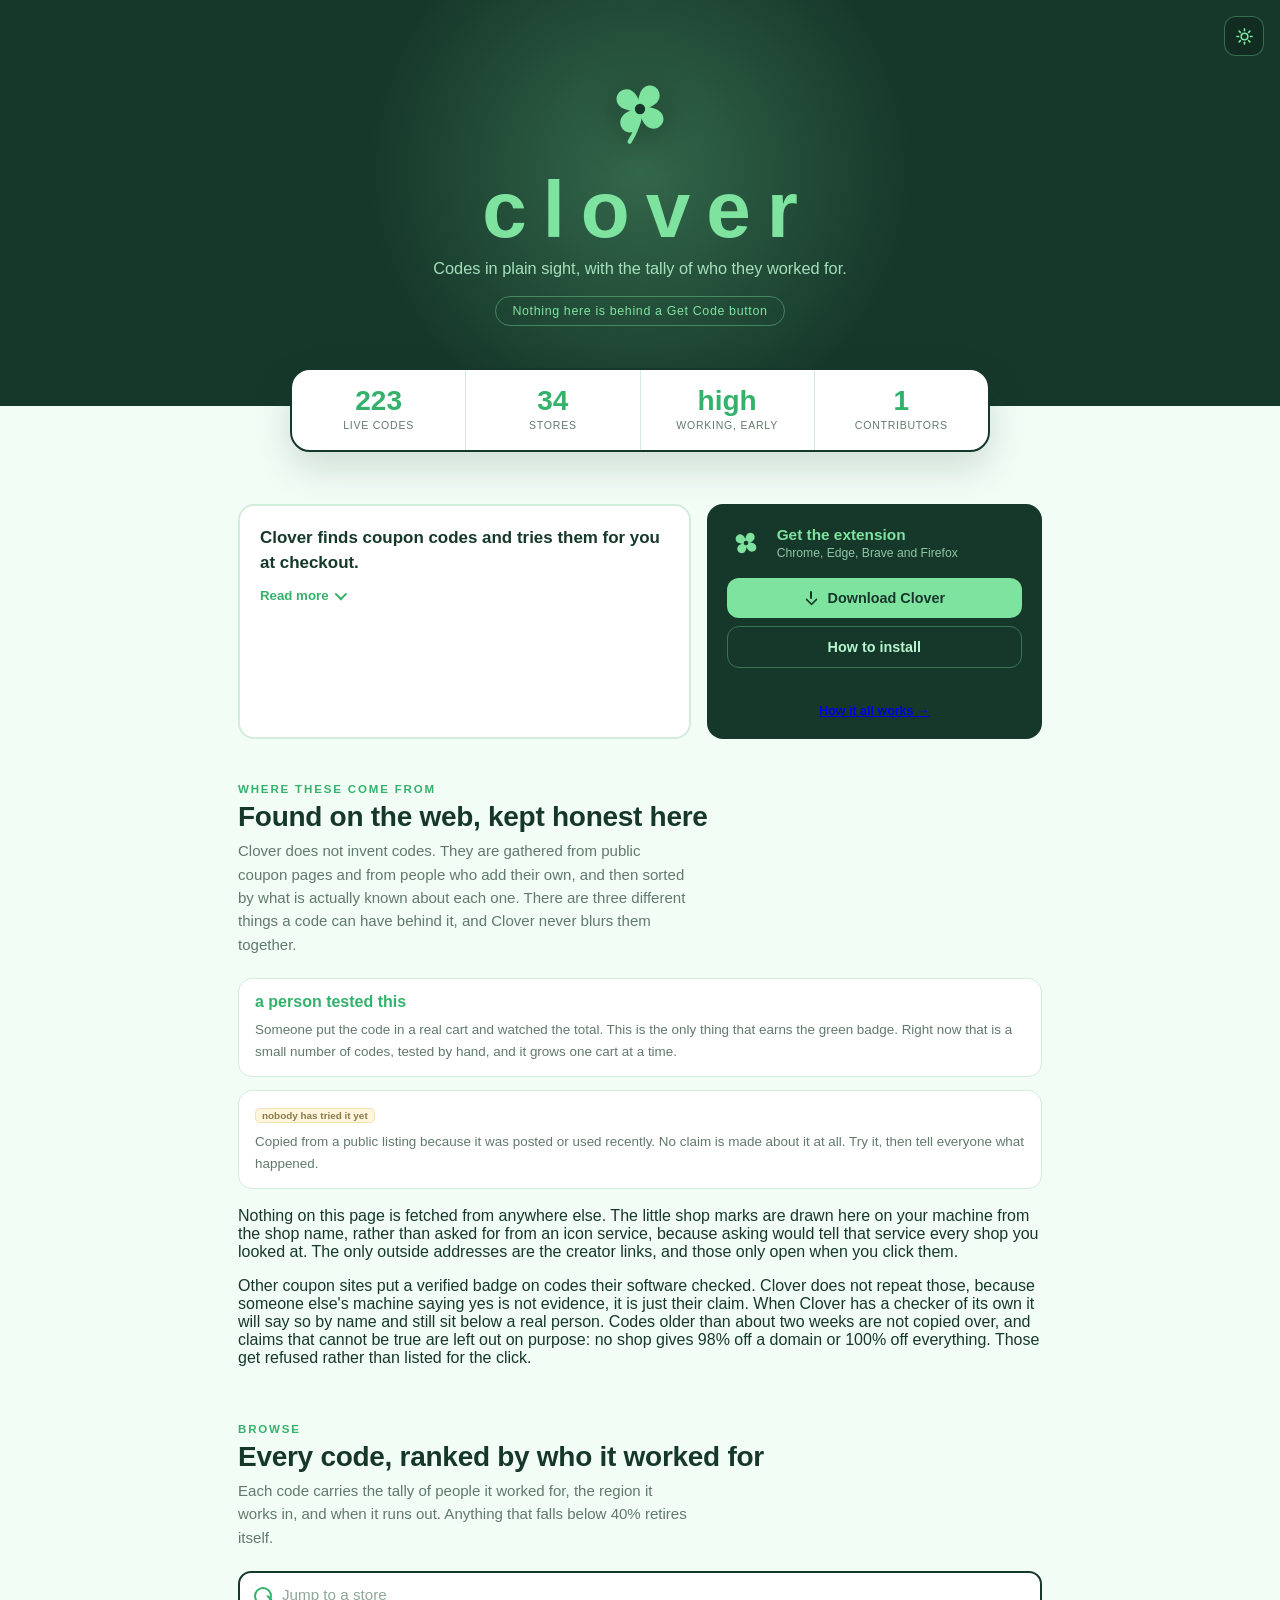
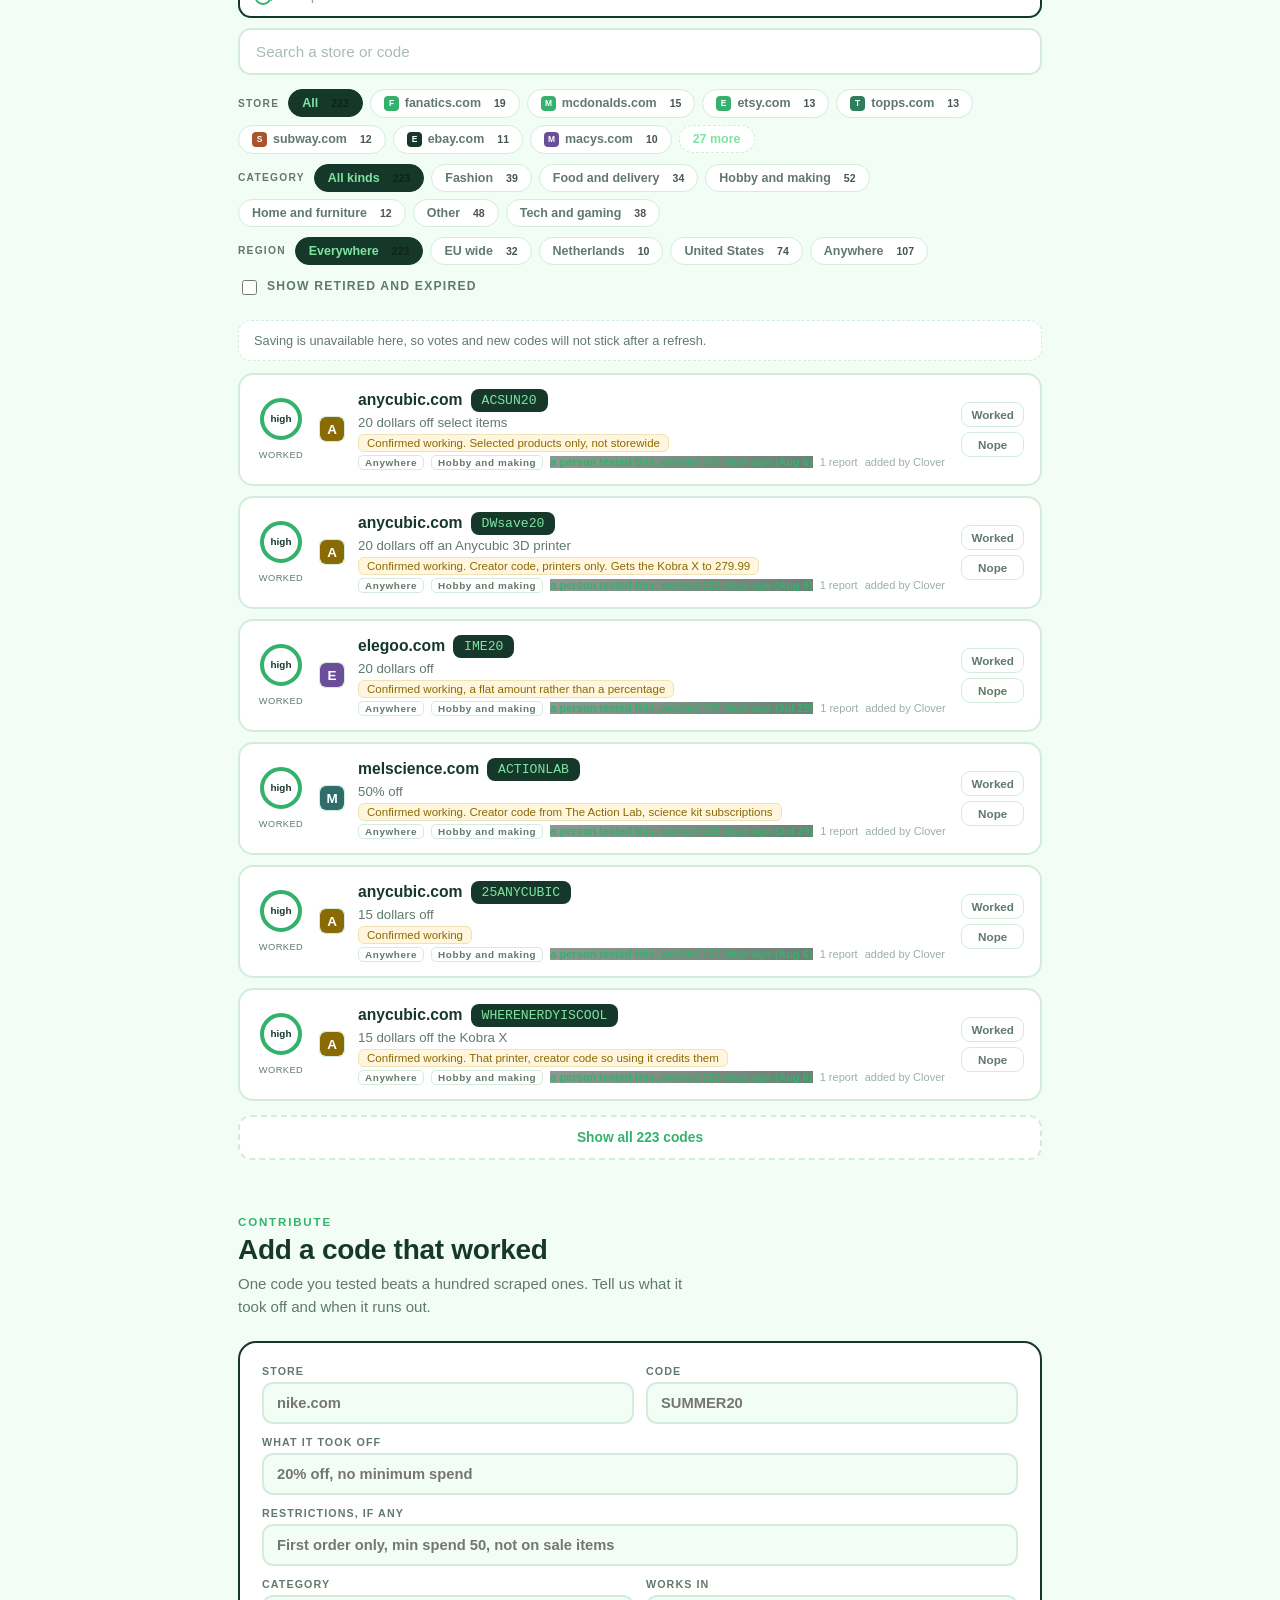
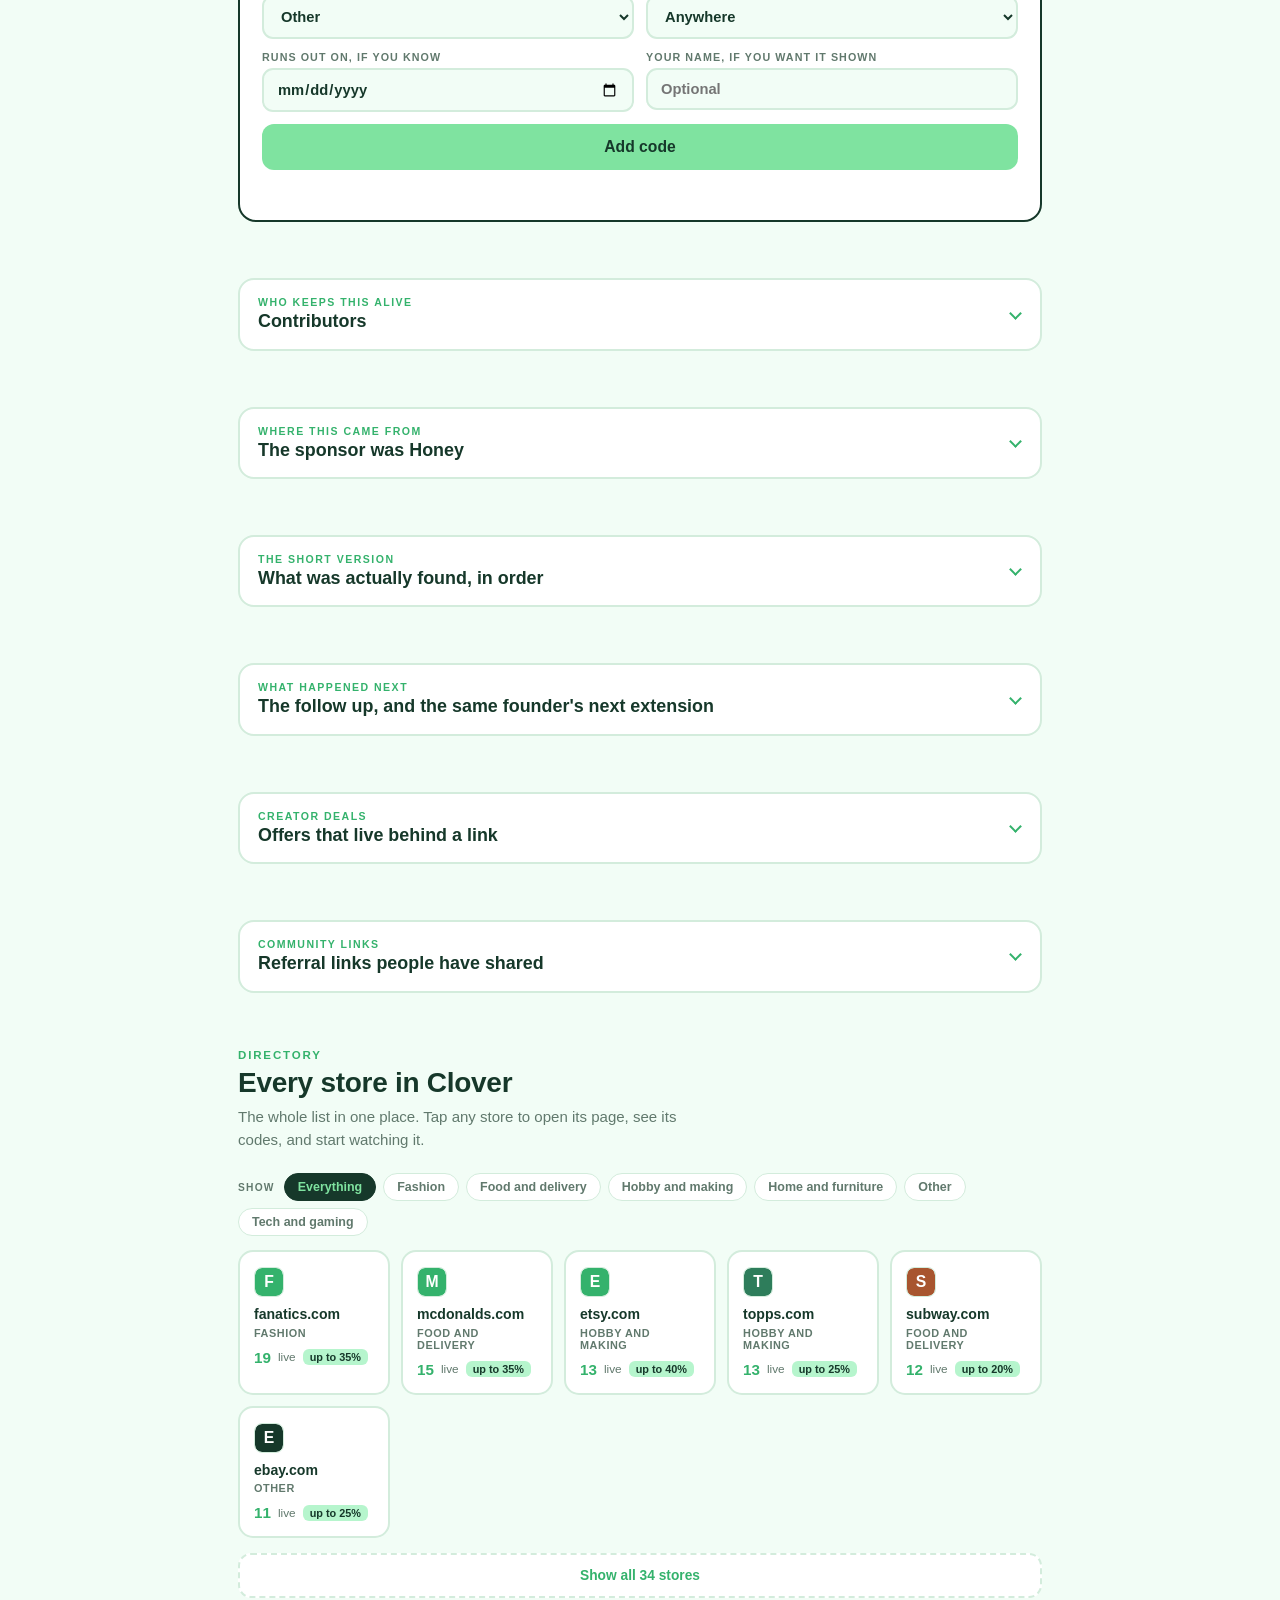
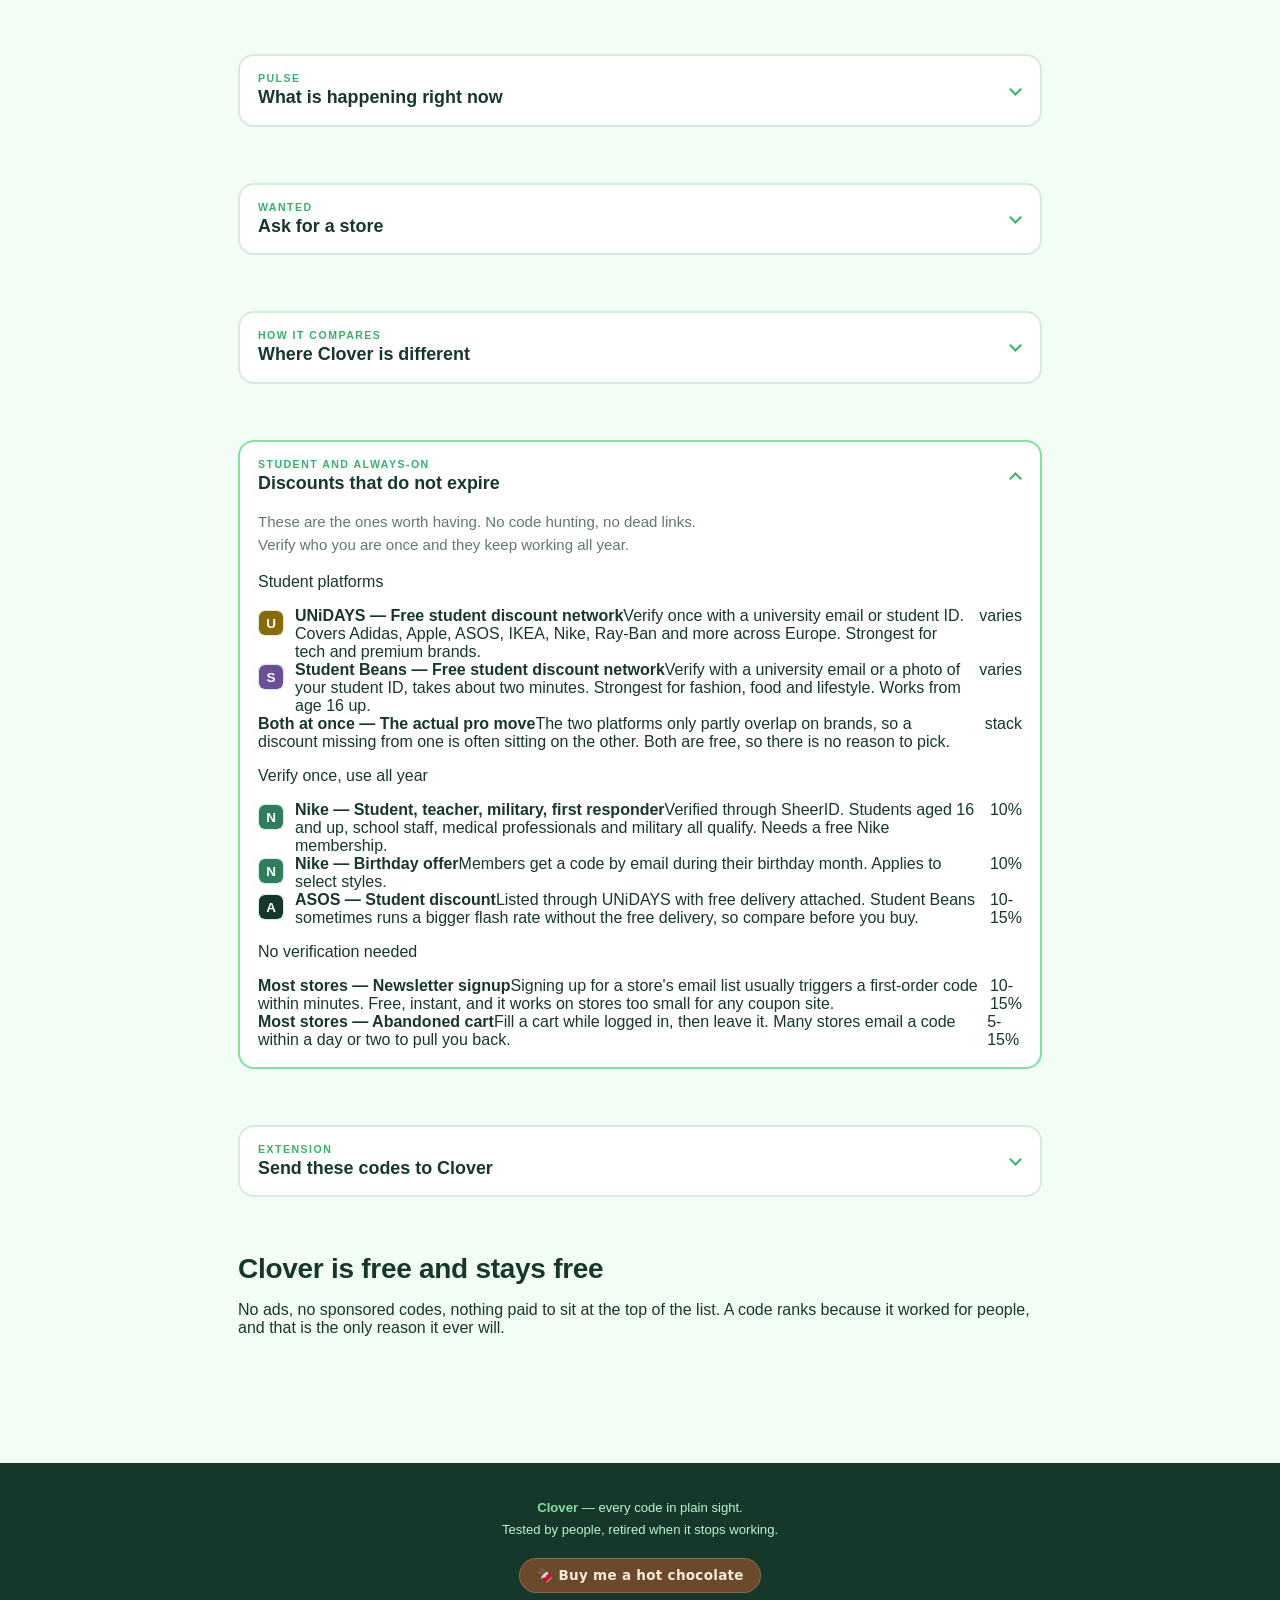
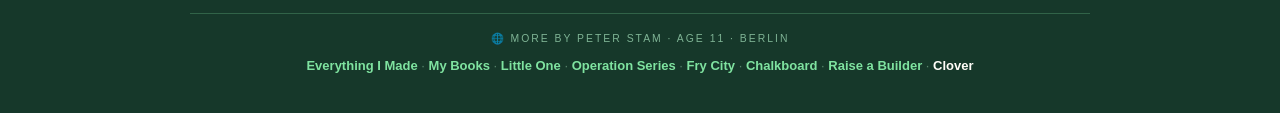
==== commit 9ed4ea85: "Honest numbers: the Working stat shows a percentage only once 5 codes have 3 or more reports (a word" ====
--- a/index.html
+++ b/index.html
@@ -11,7 +11,11 @@
 <meta property="og:url" content="https://clover.peterstam.eu/">
 <meta property="og:title" content="Clover — coupon codes people actually tested">
 <meta property="og:description" content="A browser extension that tries coupon codes at checkout. A code only turns green when a real person confirms it worked. No affiliate-link swapping, ever.">
-<meta name="twitter:card" content="summary">
+<meta property="og:image" content="https://clover.peterstam.eu/og.png">
+<meta property="og:image:width" content="1200">
+<meta property="og:image:height" content="630">
+<meta property="og:image:alt" content="Clover — coupon codes people actually tested">
+<meta name="twitter:card" content="summary_large_image">
 <style>
 :root{
   --pine:#16382a;
@@ -2009,7 +2013,28 @@
 async function cloudFetchCodes(){
   const r = await fetch(SUPA_URL + "/rest/v1/code_stats?select=*", { headers: SUPA_H });
   if(!r.ok) throw new Error("codes " + r.status);
-  return await r.json();
+  const rows = await r.json();
+  // The day each code last worked for someone comes from the votes themselves,
+  // never from the moment this page happened to load. If the votes cannot be
+  // read, the codes keep no date rather than a made-up one.
+  try{
+    const v = await fetch(SUPA_URL + "/rest/v1/votes?select=code_id,worked,created_at", { headers: SUPA_H });
+    if(v.ok){
+      const last = {};
+      // The seed list was copied into the database on 24 Aug 2026 with one
+      // vote per code that a person had tested; those votes repeat the test
+      // day in the seed, so they carry no date of their own.
+      const IMPORT_DAY_END = Date.parse("2026-08-25T00:00:00Z");
+      (await v.json()).forEach(function(x){
+        if(!x.worked || !x.created_at) return;
+        const t = Date.parse(x.created_at);
+        if(t < IMPORT_DAY_END) return;
+        if(!(last[x.code_id] > t)) last[x.code_id] = t;
+      });
+      rows.forEach(function(row){ row.last_ok = last[row.id] || null; });
+    }
+  }catch(e){}
+  return rows;
 }
 function cloudVote(codeId, worked){
   fetch(SUPA_URL + "/rest/v1/votes", { method:"POST", headers: SUPA_H,
@@ -2040,7 +2065,8 @@
       c.sid = cc.id;
       c.up = cc.works || 0;
       c.down = cc.fails || 0;
-      if(c.up > 0 && !c.lastOk) c.lastOk = Date.now();
+      // the newer of: the day a person tested it (seed) and the latest "worked" vote
+      if(cc.last_ok && !(c.lastOk > cc.last_ok)) c.lastOk = cc.last_ok;
     }
   });
   cloud.forEach(function(cc){
@@ -2051,7 +2077,7 @@
         note: cc.label || "", limits: cc.detail || "", cat: "other", country: "XX",
         by: "Clover", single: undefined, bot: null, testedOn: null, exp: null,
         up: cc.works || 0, down: cc.fails || 0, at: Date.now(),
-        lastOk: (cc.works||0) > 0 ? Date.now() : null, cloud: true
+        lastOk: cc.last_ok || null, cloud: true
       });
     }
   });
@@ -3231,12 +3257,24 @@
   // Only count codes people have actually reported on, and leave out the
   // one-use ones since they are meant to stop working.
   const reported=live.filter(c=>((c.up||0)+(c.down||0))>0 && !isSingleUse(c));
+  // A headline percentage needs real evidence: at least CONFIDENT_CODES codes
+  // that each have CONFIDENT reports. Until then a single vote per code would
+  // read as "100% working", which nobody has shown, so it stays a word.
+  const CONFIDENT_CODES = 5;
+  const confident=reported.filter(c=>((c.up||0)+(c.down||0))>=CONFIDENT);
   const el=document.getElementById("s-rate");
+  const lab=el.nextElementSibling;
   if(reported.length===0){
-    el.textContent="—";
+    el.textContent="—"; lab.textContent="Working"; lab.title="No reports yet";
+  }else if(confident.length<CONFIDENT_CODES){
+    const avg=Math.round(reported.map(rate).reduce((a,b)=>a+b,0)/reported.length);
+    el.textContent=avg>=60?"high":avg>=40?"mixed":"low";
+    lab.textContent="Working, early";
+    lab.title=reported.length+" code"+(reported.length===1?"":"s")+" reported on, "+confident.length+" with "+CONFIDENT+" or more reports. A percentage shows once "+CONFIDENT_CODES+" codes have that many.";
   }else{
-    const avg=Math.round(reported.map(rate).reduce((a,b)=>a+b,0)/reported.length);
-    el.textContent=reported.length<CONFIDENT ? (avg>=60?"high":avg>=40?"mixed":"low") : avg+"%";
+    const avg=Math.round(confident.map(rate).reduce((a,b)=>a+b,0)/confident.length);
+    el.textContent=avg+"%"; lab.textContent="Working";
+    lab.title="Across "+confident.length+" codes with "+CONFIDENT+" or more reports each";
   }
 
   document.getElementById("s-people").textContent=
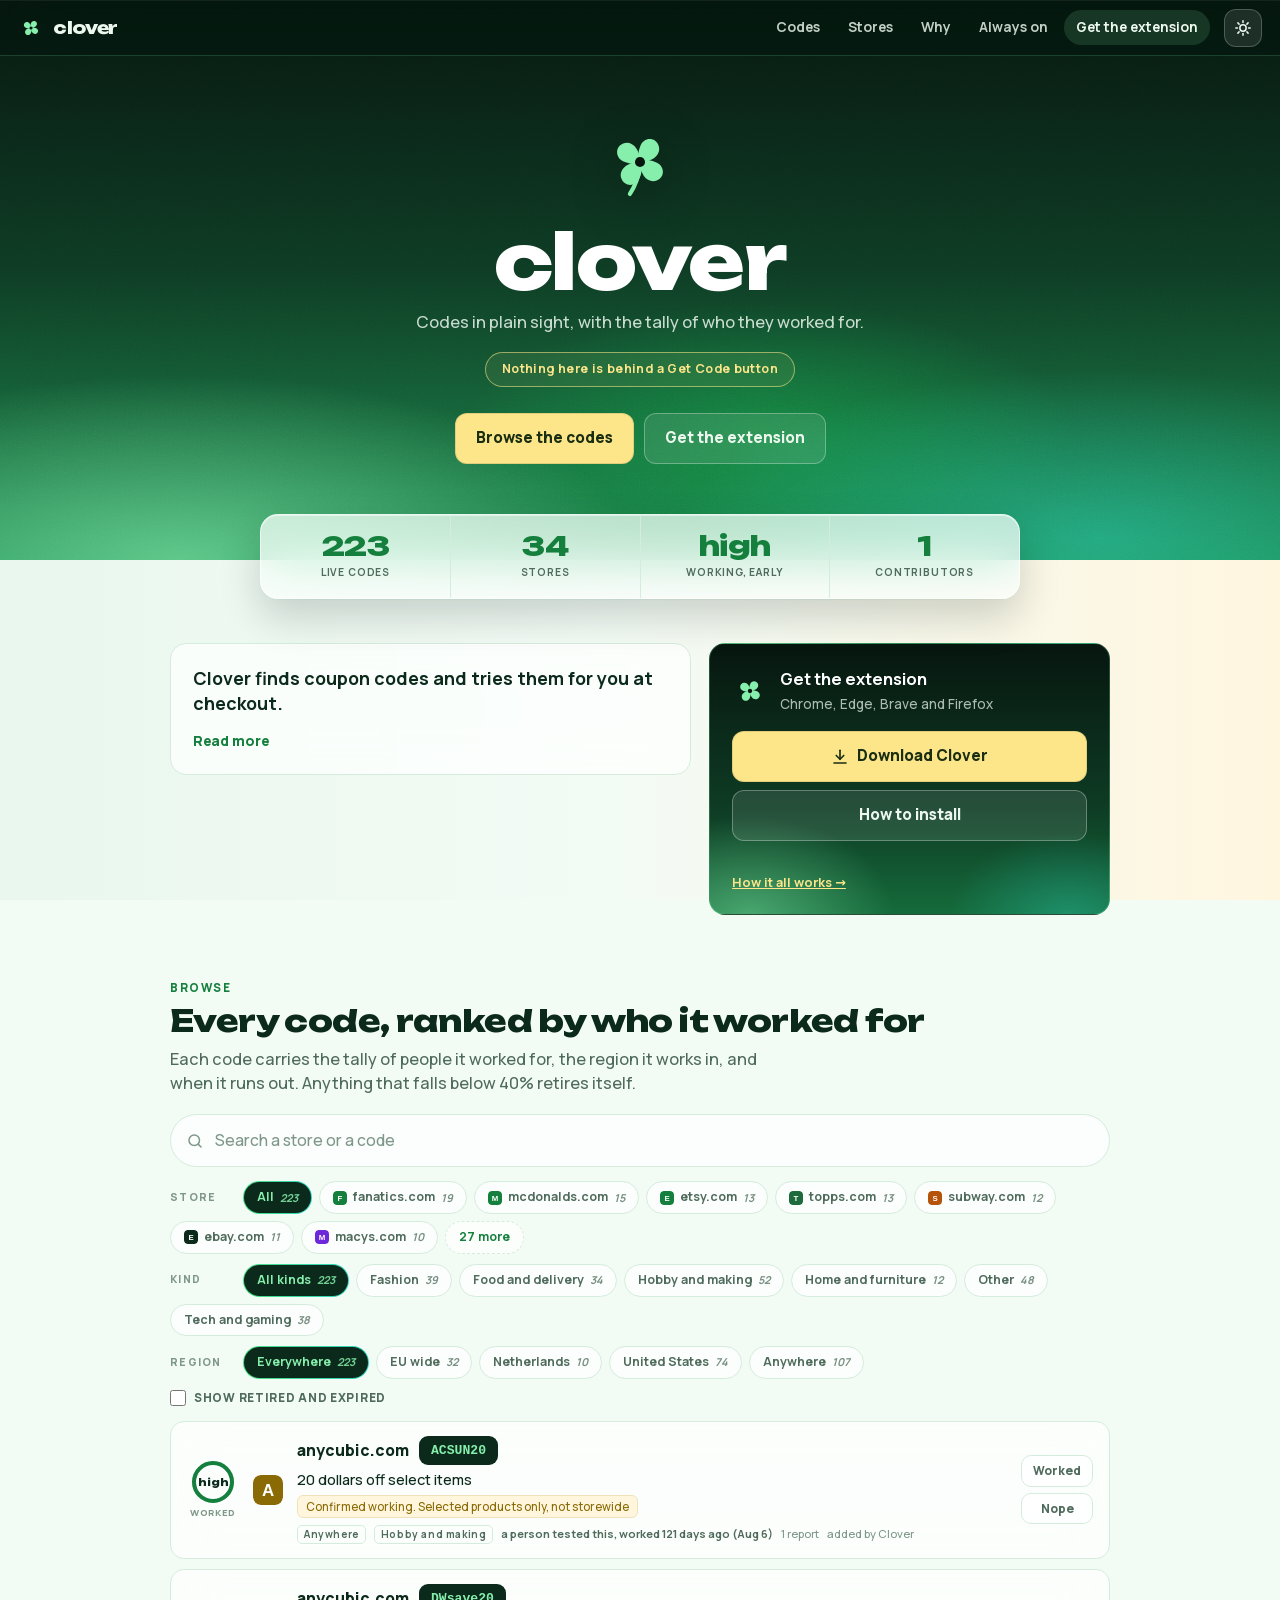
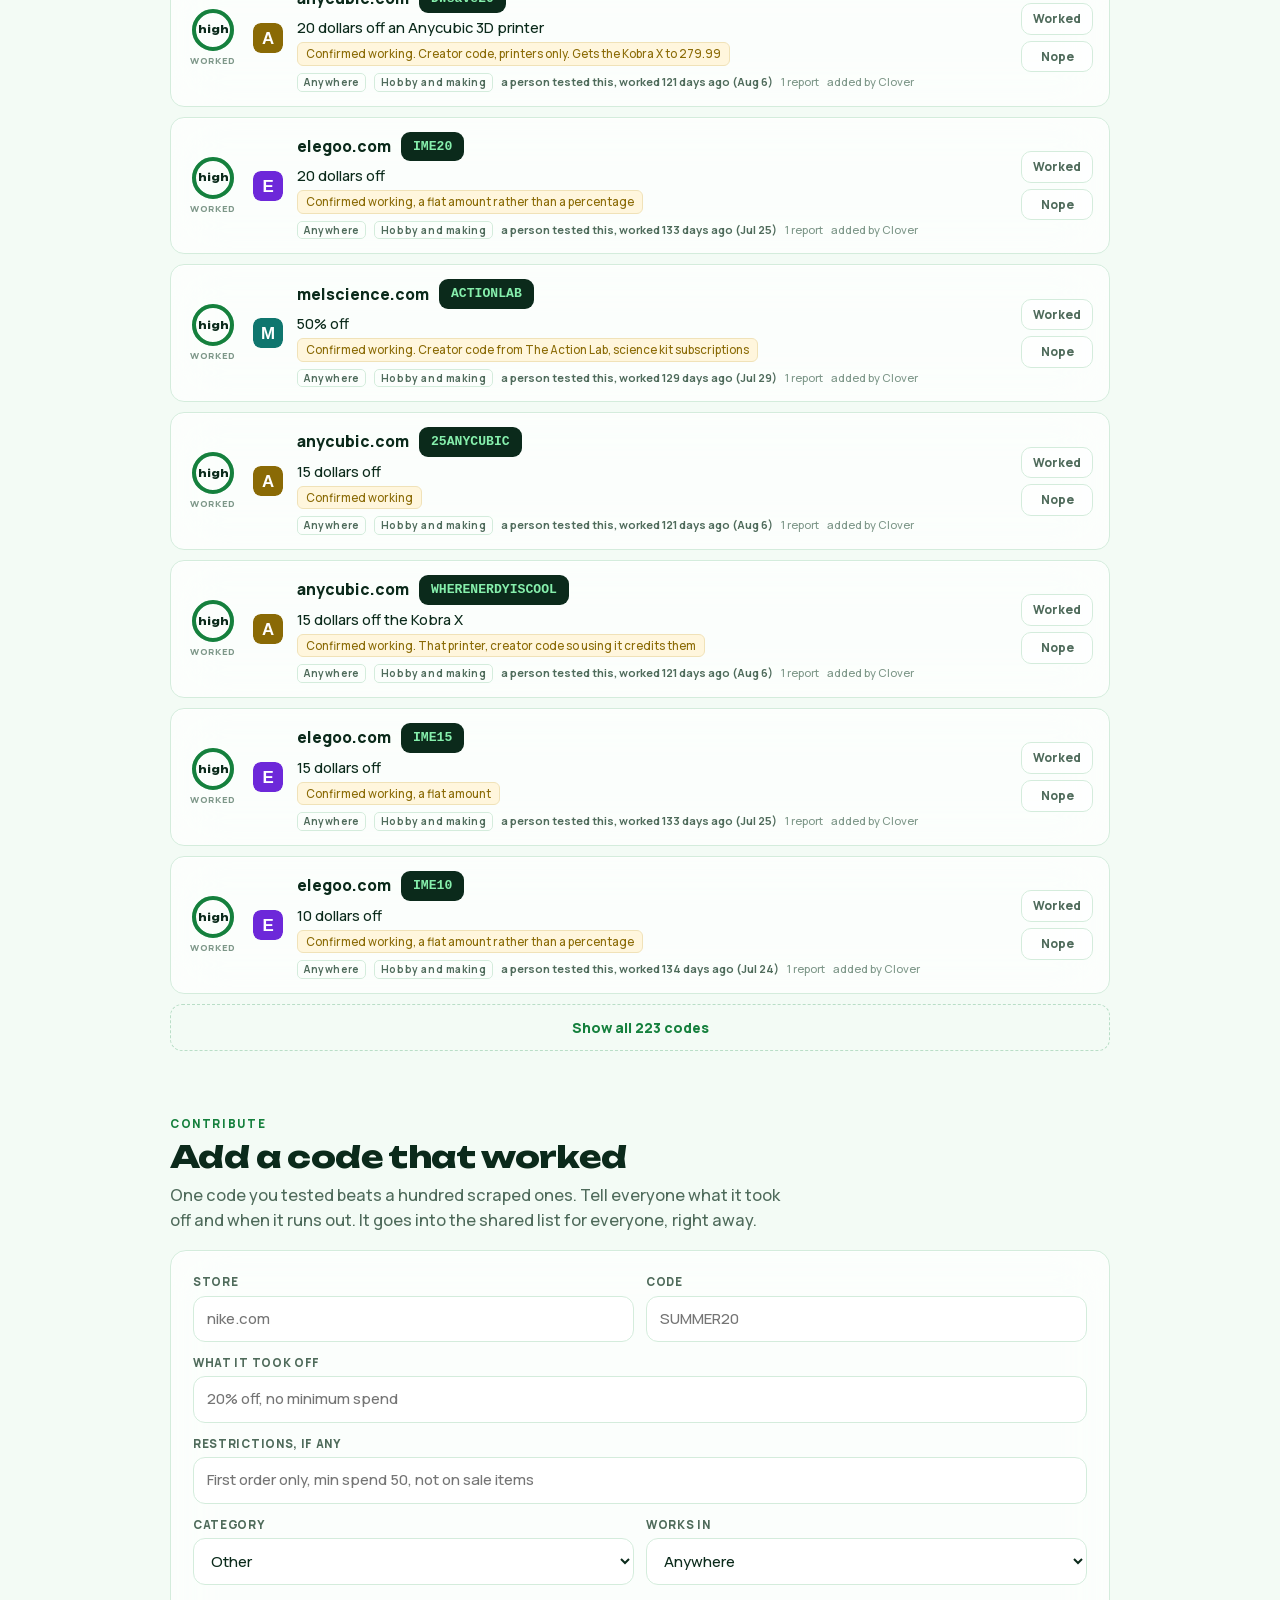
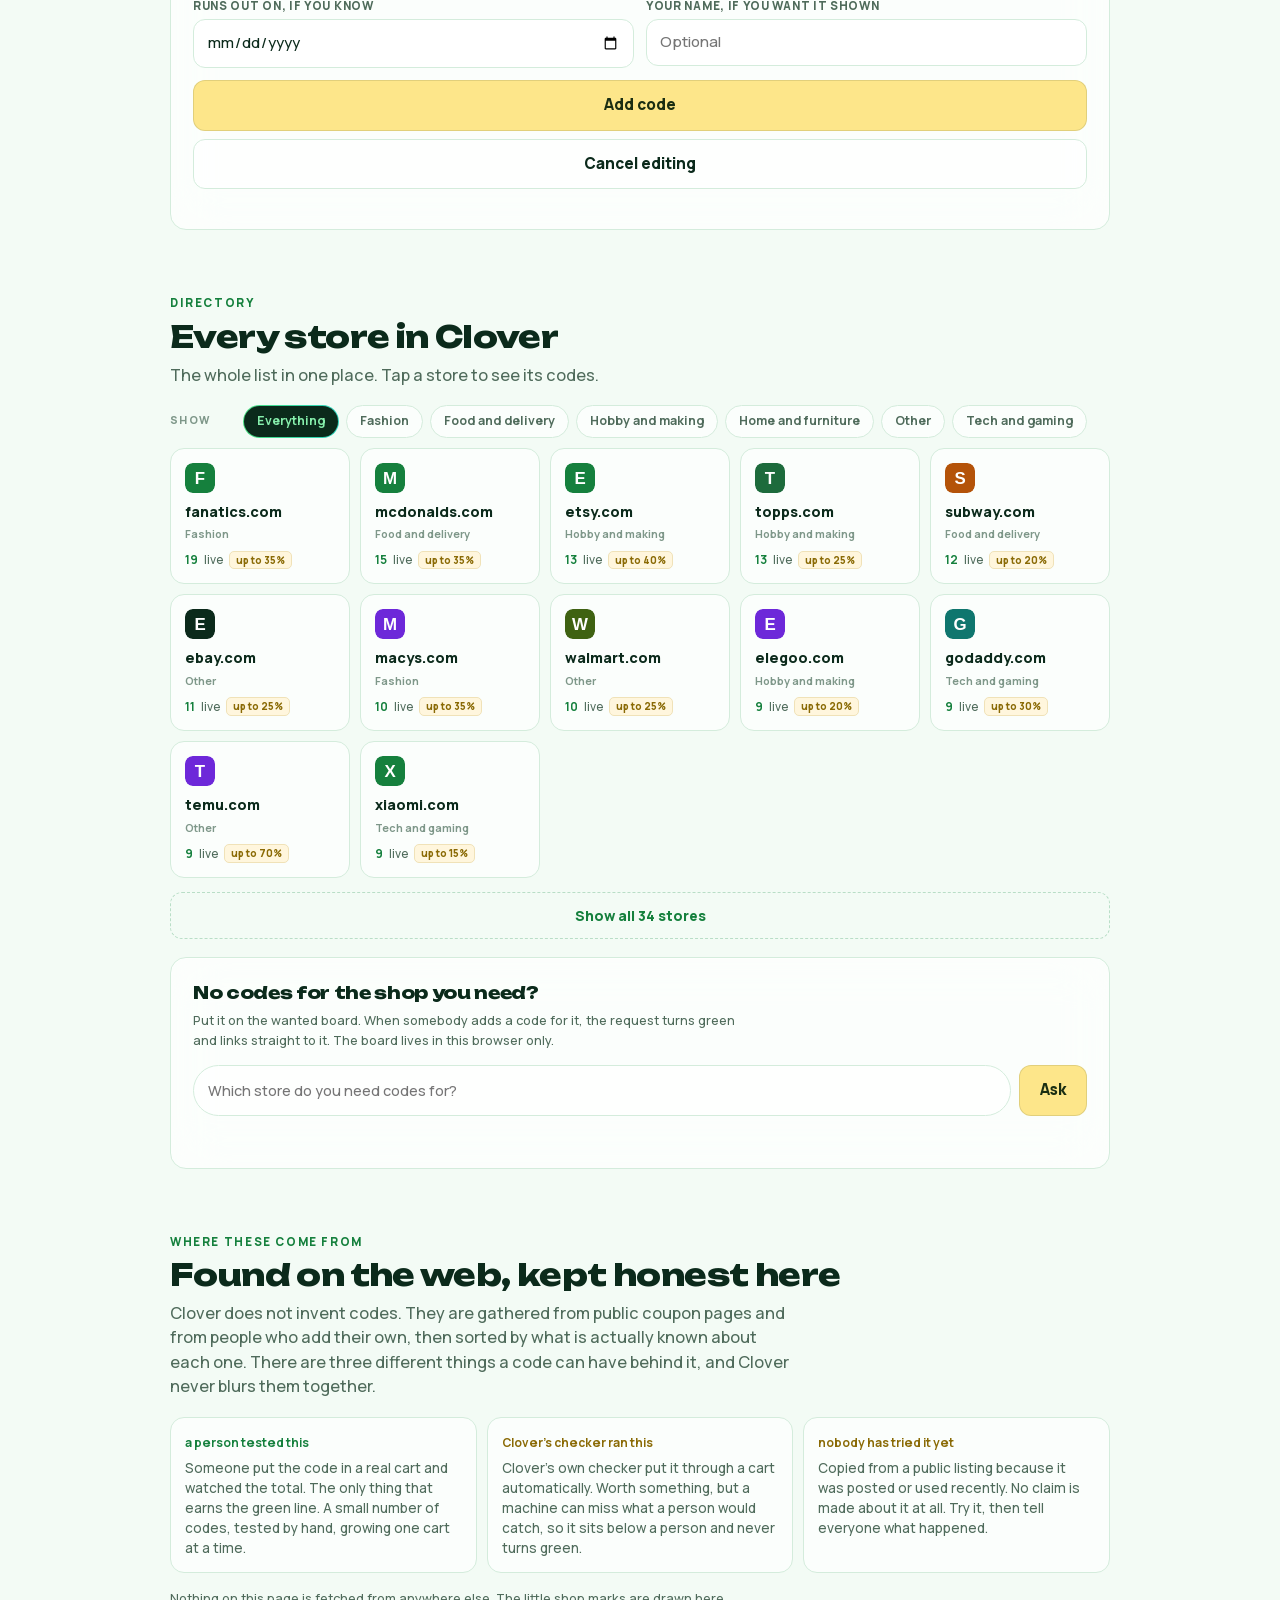
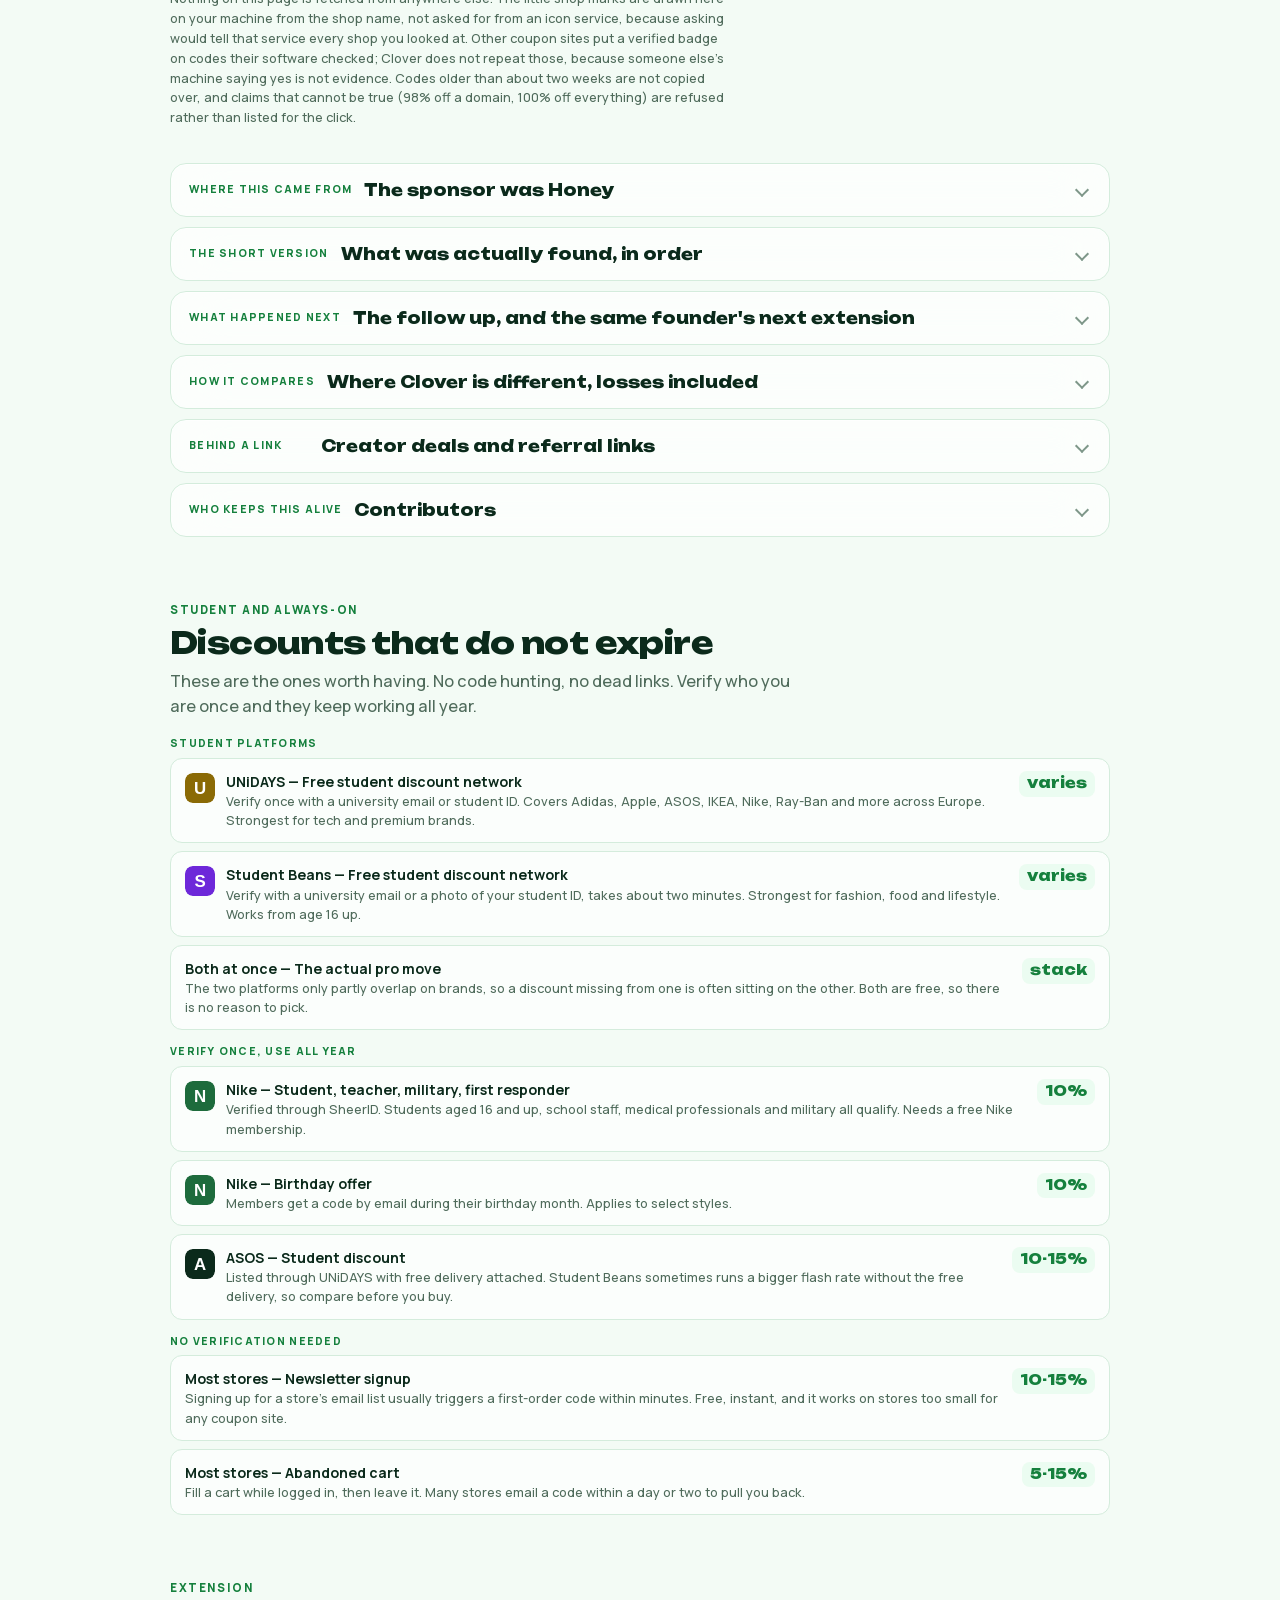
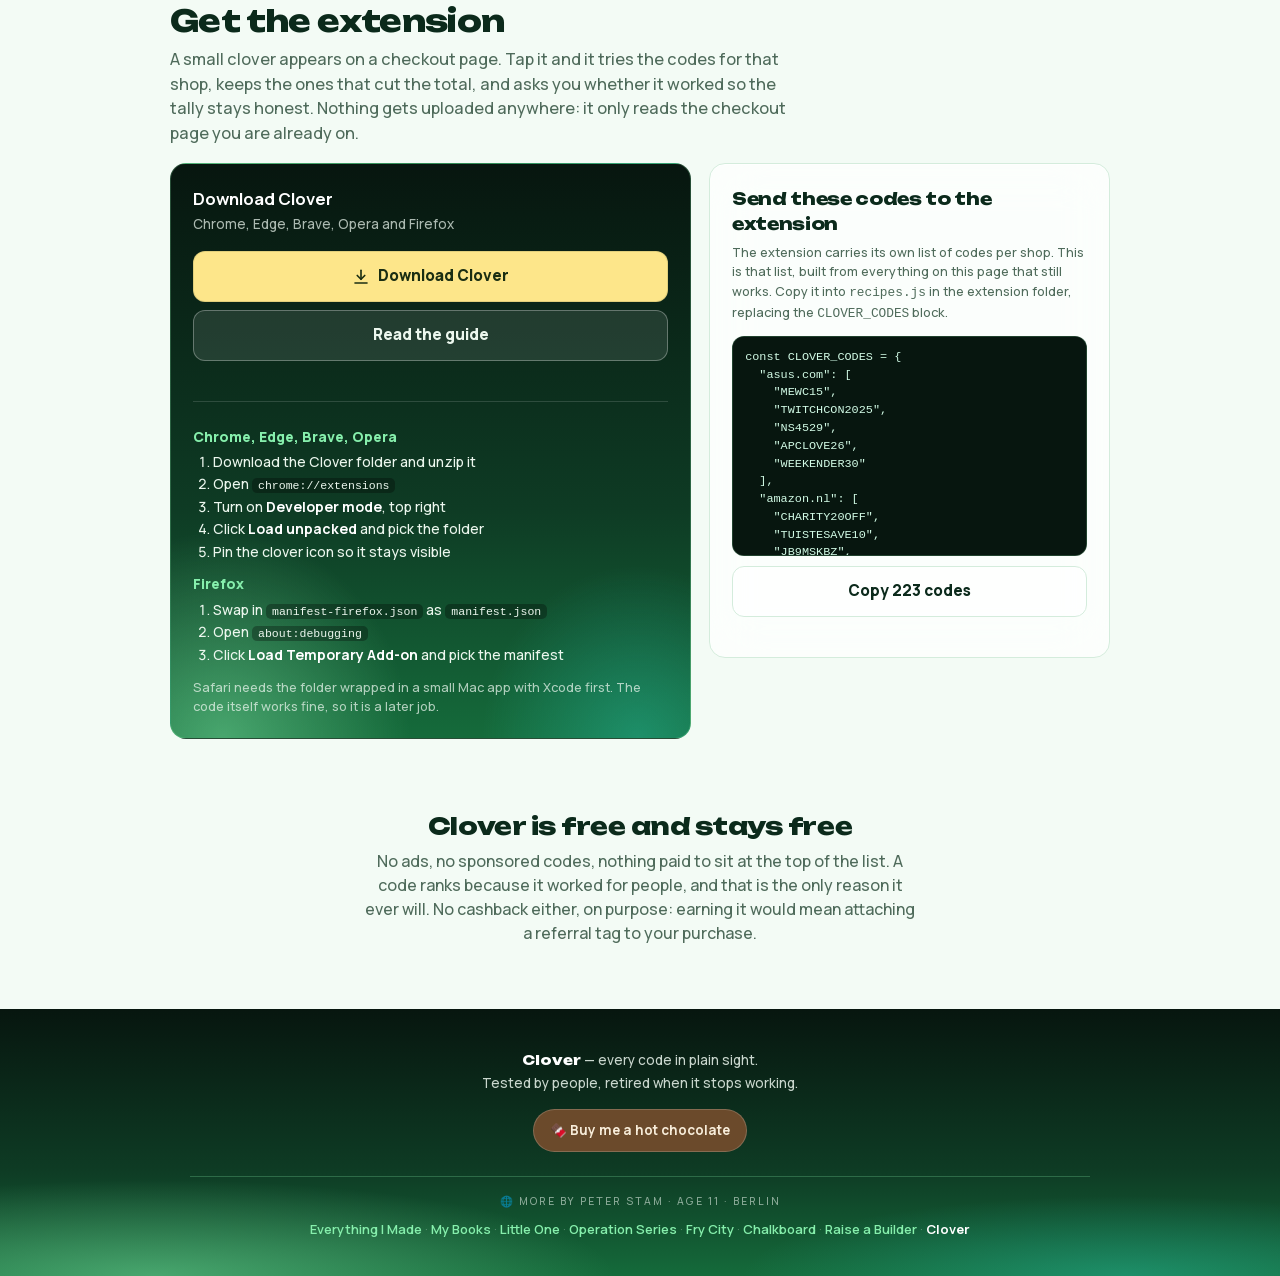
==== commit 2fd308c2: "Site rebuilt: one page in Clover's greens with the Aurora grammar (mesh, glass, butter accent, Unbou" ====
--- a/index.html
+++ b/index.html
@@ -4,1416 +4,535 @@
 <meta charset="UTF-8">
 <meta name="viewport" content="width=device-width, initial-scale=1.0">
 <title>Clover — coupon codes people actually tested</title>
-<link rel="icon" href="data:image/svg+xml,%3Csvg%20xmlns%3D%22http%3A%2F%2Fwww.w3.org%2F2000%2Fsvg%22%20viewBox%3D%220%200%20100%20100%22%3E%20%3Crect%20width%3D%22100%22%20height%3D%22100%22%20rx%3D%2222%22%20fill%3D%22%2316382a%22%2F%3E%20%3Cg%20fill%3D%22%237fe3a0%22%3E%20%3Cpath%20d%3D%22M50%2052%20C50%2034%2039%2023%2028%2028%20C17%2033%2017%2048%2030%2052%20C39%2055%2046%2055%2050%2052Z%22%2F%3E%20%3Cpath%20d%3D%22M50%2052%20C68%2052%2079%2041%2074%2030%20C69%2019%2054%2019%2050%2032%20C47%2041%2047%2048%2050%2052Z%22%2F%3E%20%3Cpath%20d%3D%22M50%2052%20C50%2070%2061%2081%2072%2076%20C83%2071%2083%2056%2070%2052%20C61%2049%2054%2049%2050%2052Z%22%2F%3E%20%3Cpath%20d%3D%22M50%2052%20C32%2052%2021%2063%2026%2074%20C31%2085%2046%2085%2050%2072%20C53%2063%2053%2056%2050%2052Z%22%2F%3E%20%3C%2Fg%3E%20%3Cpath%20d%3D%22M50%2064%20Q47%2080%2039%2092%22%20fill%3D%22none%22%20stroke%3D%22%237fe3a0%22%20stroke-width%3D%225%22%20stroke-linecap%3D%22round%22%2F%3E%20%3C%2Fsvg%3E">
-<meta name="description" content="Coupon codes with the tally of who they worked for. Dead codes retire themselves. Nothing hidden behind a Get Code button.">
-<meta name="theme-color" content="#16382a">
-<meta property="og:type" content="website">
+<meta name="description" content="Every coupon code in plain sight, ranked by who it worked for. No Get Code button, no referral hijacking, no cashback. A site and a browser extension.">
+<link rel="icon" href="data:image/svg+xml,%3Csvg xmlns='http://www.w3.org/2000/svg' viewBox='0 0 100 100'%3E%3Cg fill='%2386EFAC'%3E%3Cpath d='M50 50 C50 34 40 24 30 28 C20 32 20 46 32 50 C40 53 46 53 50 50Z'/%3E%3Cpath d='M50 50 C66 50 76 40 72 30 C68 20 54 20 50 32 C47 40 47 46 50 50Z'/%3E%3Cpath d='M50 50 C50 66 60 76 70 72 C80 68 80 54 68 50 C60 47 54 47 50 50Z'/%3E%3Cpath d='M50 50 C34 50 24 60 28 70 C32 80 46 80 50 68 C53 60 53 54 50 50Z'/%3E%3C/g%3E%3C/svg%3E">
+<meta property="og:title" content="Clover — coupon codes people actually tested">
+<meta property="og:description" content="Every code in plain sight, with the tally of who it worked for. Nothing behind a Get Code button.">
+<meta property="og:image" content="https://clover.peterstam.eu/og.png">
 <meta property="og:url" content="https://clover.peterstam.eu/">
-<meta property="og:title" content="Clover — coupon codes people actually tested">
-<meta property="og:description" content="A browser extension that tries coupon codes at checkout. A code only turns green when a real person confirms it worked. No affiliate-link swapping, ever.">
-<meta property="og:image" content="https://clover.peterstam.eu/og.png">
-<meta property="og:image:width" content="1200">
-<meta property="og:image:height" content="630">
-<meta property="og:image:alt" content="Clover — coupon codes people actually tested">
 <meta name="twitter:card" content="summary_large_image">
 <style>
+/* Clover, rebuilt November 2026. Clover's own greens in the grammar of Peter's
+   Aurora look: a mesh that is dark at the top and bright at the bottom,
+   frosted glass on the bars and panels, a little grain, flat buttons, ONE
+   butter-yellow accent, pills with a two-colour edge, Unbounded for titles
+   and numbers, Manrope for words. The fonts ship in fonts/ (SIL Open Font
+   License, fonts/OFL.txt). Nothing on this page is fetched from anyone else. */
+
+@font-face{font-family:"Manrope";font-style:normal;font-weight:500;font-display:swap;src:url("fonts/Manrope-500.woff2") format("woff2")}
+@font-face{font-family:"Manrope";font-style:normal;font-weight:600;font-display:swap;src:url("fonts/Manrope-600.woff2") format("woff2")}
+@font-face{font-family:"Manrope";font-style:normal;font-weight:700;font-display:swap;src:url("fonts/Manrope-700.woff2") format("woff2")}
+@font-face{font-family:"Manrope";font-style:normal;font-weight:800;font-display:swap;src:url("fonts/Manrope-800.woff2") format("woff2")}
+@font-face{font-family:"Unbounded";font-style:normal;font-weight:500;font-display:swap;src:url("fonts/Unbounded-500.woff2") format("woff2")}
+@font-face{font-family:"Unbounded";font-style:normal;font-weight:800;font-display:swap;src:url("fonts/Unbounded-800.woff2") format("woff2")}
+
 :root{
-  --pine:#16382a;
-  --pine-soft:#1e4a37;
-  --spring:#7fe3a0;
-  --spring-deep:#34b26c;
-  --spring-pale:#b6f5cd;
-  --mist:#f2fdf6;
-  --paper:#ffffff;
-  --gold:#ffd24a;
-  --muted:#61796d;
-  --line:#d3ecdc;
-  --coral:#ff7a6b;
-}
+  --ink:#0B2A1B; --ink-dim:#4F6B5B; --ink-faint:#7E9789;
+  --bg:#F3FBF5; --panel:#FFFFFF; --line:#D4ECDC; --line-strong:#B9DEC7;
+  --spring:#86EFAC; --spring-deep:#15803D; --spring-pale:#BBF7D0; --pine:#0B2A1B;
+  --butter:#FDE68A; --butter-ink:#1A2E12; --coral:#E11D48; --coral-soft:#FFE4E6;
+  --amber-ink:#8A6A05; --amber-soft:#FFF6DD; --amber-line:#F0E2B8;
+  --edge-a:#4ADE80; --edge-b:#2DD4BF;
+  --frost:rgba(255,255,255,.72); --frost-strong:rgba(255,255,255,.86); --frost-blur:26px; --glass-line:rgba(255,255,255,.65);
+  --mesh-top:#07160F; --mesh-mid:#0E3B24; --mesh-bottom:#1D8A4E;
+  --font:"Manrope","Avenir Next","Segoe UI",system-ui,sans-serif;
+  --display:"Unbounded","Avenir Next",system-ui,sans-serif;
+  --mono:"SF Mono",Menlo,Consolas,"Liberation Mono",monospace;
+  --radius:16px; --speed:.18s;
+  --wash:linear-gradient(90deg,#E9F7EE 0%,#F3FBF5 48%,#FFF6DF 100%);
+}
+body.dark{
+  --ink:#ECF7EE; --ink-dim:#A3C3B1; --ink-faint:#7EA38F;
+  --bg:#07160F; --panel:#0F2117; --line:rgba(134,239,172,.2); --line-strong:rgba(134,239,172,.38);
+  --spring-deep:#86EFAC; --spring-pale:#14402A; --pine:#07160F;
+  --coral:#FDA4AF; --coral-soft:rgba(225,29,72,.2);
+  --amber-ink:#FDE68A; --amber-soft:rgba(253,230,138,.12); --amber-line:rgba(253,230,138,.3);
+  --frost:rgba(9,26,18,.55); --frost-strong:rgba(9,26,18,.78); --glass-line:rgba(134,239,172,.22);
+}
+
 *{box-sizing:border-box}
-html{scroll-behavior:smooth}
+html{scroll-behavior:smooth;background:var(--bg)}
 body{
-  margin:0;
-  background:var(--mist);
-  color:var(--pine);
-  font-family:"Avenir Next","Century Gothic","Futura","Trebuchet MS",sans-serif;
-  overflow-x:hidden;
-}
-
-/* ============ HERO ============ */
+  margin:0; color:var(--ink); font-family:var(--font); font-weight:500; line-height:1.5;
+  background:var(--wash) fixed; overflow-x:hidden; -webkit-font-smoothing:antialiased;
+}
+body.dark{
+  background:
+    radial-gradient(60% 55% at 14% 92%, rgba(134,239,172,.55) 0%, rgba(134,239,172,0) 60%),
+    radial-gradient(55% 50% at 86% 88%, rgba(45,212,191,.42) 0%, rgba(45,212,191,0) 60%),
+    radial-gradient(40% 40% at 60% 70%, rgba(22,163,74,.5) 0%, rgba(22,163,74,0) 60%),
+    linear-gradient(180deg, var(--mesh-top) 0%, var(--mesh-mid) 42%, var(--mesh-bottom) 100%) fixed;
+}
+/* the grain, the same fractal noise as Chalkboard's, only in the dark */
+body.dark::after{
+  content:""; position:fixed; inset:0; pointer-events:none; z-index:0; opacity:.14; mix-blend-mode:overlay;
+  background-image:url("data:image/svg+xml,%3Csvg xmlns='http://www.w3.org/2000/svg' width='220' height='220'%3E%3Cfilter id='g'%3E%3CfeTurbulence type='fractalNoise' baseFrequency='.9' numOctaves='2' stitchTiles='stitch'/%3E%3C/filter%3E%3Crect width='100%25' height='100%25' filter='url(%23g)'/%3E%3C/svg%3E");
+}
+::selection{background:var(--butter);color:var(--butter-ink)}
+a{color:var(--spring-deep)}
+button{font:inherit;color:inherit}
+h1,h2,h3,.display{font-family:var(--display);letter-spacing:-.02em}
+h2{font-size:clamp(1.45rem,3vw,1.9rem);font-weight:800;margin:0 0 8px;line-height:1.15}
+h3{font-size:1.05rem;font-weight:800;margin:0 0 6px}
+.eyebrow{font-size:.72rem;font-weight:800;letter-spacing:.14em;text-transform:uppercase;color:var(--spring-deep);margin:0 0 8px}
+.lede{margin:0 0 18px;color:var(--ink-dim);font-size:1.02rem;max-width:62ch}
+.fine{font-size:.8rem;color:var(--ink-dim);line-height:1.55;max-width:70ch}
+.fine a{font-weight:700}
+
+/* ---- the frosted top bar ---- */
+#bar{
+  position:sticky; top:0; z-index:20;
+  display:flex; align-items:center; gap:14px; padding:0 18px; height:56px;
+  background:rgba(7,22,15,.55); color:#ECF7EE;
+  -webkit-backdrop-filter:blur(var(--frost-blur)) saturate(1.5); backdrop-filter:blur(var(--frost-blur)) saturate(1.5);
+  border-bottom:1px solid rgba(134,239,172,.18); box-shadow:inset 0 1px 0 rgba(255,255,255,.06);
+}
+body:not(.dark) #bar.light{background:var(--frost-strong);color:var(--ink);border-bottom-color:var(--line)}
+#bar .brand{display:flex;align-items:center;gap:9px;text-decoration:none;color:inherit;font-family:var(--display);font-weight:800;font-size:1.05rem;letter-spacing:-.02em}
+#bar .brand svg{width:26px;height:26px}
+#bar nav{display:flex;gap:4px;margin-left:auto}
+#bar nav a{
+  color:inherit;text-decoration:none;font-weight:700;font-size:.86rem;padding:7px 12px;border-radius:999px;opacity:.82;transition:background var(--speed),opacity var(--speed);
+}
+#bar nav a .short{display:none}
+#bar nav a:hover,#bar nav a.on{opacity:1;background:rgba(134,239,172,.14)}
+body:not(.dark) #bar.light nav a:hover,body:not(.dark) #bar.light nav a.on{background:rgba(21,128,61,.1)}
+#themetoggle{
+  width:38px;height:38px;border-radius:12px;display:grid;place-items:center;cursor:pointer;
+  background:rgba(255,255,255,.1);border:1px solid rgba(255,255,255,.22);color:inherit;
+  transition:background var(--speed);
+}
+#themetoggle:hover{background:rgba(255,255,255,.18)}
+body:not(.dark) #bar.light #themetoggle{background:rgba(21,128,61,.08);border-color:var(--line)}
+#themetoggle svg{width:18px;height:18px;fill:none;stroke:currentColor;stroke-width:2;stroke-linecap:round}
+#themetoggle .moon{display:none}
+body.dark #themetoggle .sun{display:none}
+body.dark #themetoggle .moon{display:block}
+
+/* ---- the hero: the mesh, dark at the top and bright at the bottom ---- */
 .hero{
-  position:relative;
-  background:var(--pine);
-  color:var(--spring-pale);
-  padding:66px 20px 80px;
-  text-align:center;
-  overflow:hidden;
-}
-.hero-glow{
-  position:absolute;
-  left:50%; top:-140px;
-  width:620px; height:620px;
-  margin-left:-310px;
-  background:radial-gradient(circle,rgba(127,227,160,.28),transparent 62%);
-  animation:drift 9s ease-in-out infinite;
-  pointer-events:none;
-}
-@keyframes drift{
-  0%,100%{transform:translate(0,0) scale(1)}
-  50%{transform:translate(26px,22px) scale(1.16)}
-}
-.field{position:absolute;inset:0;pointer-events:none;overflow:hidden}
-.drop{position:absolute;top:-40px;fill:var(--spring);opacity:.15;animation:fall linear infinite}
-@keyframes fall{
-  0%{transform:translateY(-40px) rotate(0deg)}
-  100%{transform:translateY(108vh) rotate(400deg)}
-}
-
-.hero-mark{
-  position:relative;
-  width:86px;height:86px;
-  filter:drop-shadow(0 6px 18px rgba(0,0,0,.32));
-}
-.hero-mark .spin{transform-origin:50px 52px;animation:tumble 8s cubic-bezier(.5,0,.5,1) infinite}
-@keyframes tumble{
-  0%,74%{transform:rotate(0deg)}
-  88%{transform:rotate(374deg)}
-  100%{transform:rotate(360deg)}
-}
-
+  position:relative; overflow:hidden; text-align:center; color:#ECF7EE;
+  padding:64px 20px 96px; margin-top:-56px; padding-top:120px;
+  background:
+    radial-gradient(60% 55% at 14% 100%, rgba(134,239,172,.6) 0%, rgba(134,239,172,0) 60%),
+    radial-gradient(55% 50% at 86% 96%, rgba(45,212,191,.45) 0%, rgba(45,212,191,0) 60%),
+    radial-gradient(40% 40% at 60% 78%, rgba(22,163,74,.55) 0%, rgba(22,163,74,0) 60%),
+    linear-gradient(180deg, var(--mesh-top) 0%, var(--mesh-mid) 48%, var(--mesh-bottom) 100%);
+}
+.hero::after{
+  content:""; position:absolute; inset:0; pointer-events:none; opacity:.16; mix-blend-mode:overlay;
+  background-image:url("data:image/svg+xml,%3Csvg xmlns='http://www.w3.org/2000/svg' width='220' height='220'%3E%3Cfilter id='g'%3E%3CfeTurbulence type='fractalNoise' baseFrequency='.9' numOctaves='2' stitchTiles='stitch'/%3E%3C/filter%3E%3Crect width='100%25' height='100%25' filter='url(%23g)'/%3E%3C/svg%3E");
+}
+.hero > *{position:relative;z-index:1}
+.field{position:absolute;inset:0;pointer-events:none;z-index:0}
+.drop{position:absolute;top:-40px;opacity:.14;animation:fall linear infinite}
+@keyframes fall{0%{transform:translateY(0) rotate(0deg)}100%{transform:translateY(120vh) rotate(360deg)}}
+.hero-mark{width:84px;height:84px;filter:drop-shadow(0 10px 24px rgba(0,0,0,.25))}
+.hero-mark .spin{transform-origin:50% 50%;animation:sway 6s ease-in-out infinite}
+@keyframes sway{0%,100%{transform:rotate(-6deg)}50%{transform:rotate(6deg)}}
 .hero h1{
-  position:relative;
-  margin:14px 0 6px;
-  font-size:clamp(3rem,11vw,5rem);
-  font-weight:700;
-  letter-spacing:.2em;
-  text-indent:.2em;
-  color:var(--spring);
-  line-height:1;
-}
-.hero .tag{
-  position:relative;
-  margin:0 auto;
-  max-width:440px;
-  font-size:1.02rem;
-  line-height:1.5;
-  opacity:.88;
-}
+  margin:14px 0 8px; font-size:clamp(2.9rem,9vw,4.8rem); font-weight:800; line-height:1; color:#FFFFFF;
+}
+.hero .tag{margin:0 auto;max-width:460px;font-size:1.05rem;color:rgba(236,247,238,.84)}
 .hero .swear{
-  position:relative;
-  display:inline-block;
-  margin-top:16px;
-  padding:7px 16px;
-  border:1.5px solid rgba(127,227,160,.4);
-  border-radius:999px;
-  font-size:.78rem;
-  letter-spacing:.05em;
-  color:var(--spring);
-}
-
-/* ============ STATS ============ */
+  display:inline-block; margin-top:18px; padding:7px 16px; border-radius:999px; font-size:.78rem; font-weight:700; letter-spacing:.03em;
+  color:var(--butter); border:1px solid rgba(253,230,138,.55); background:rgba(253,230,138,.08);
+  -webkit-backdrop-filter:blur(12px); backdrop-filter:blur(12px);
+}
+.hero-ctas{display:flex;gap:10px;justify-content:center;flex-wrap:wrap;margin-top:26px}
+
+/* ---- buttons: butter yellow for the one thing to do, glass for the rest ---- */
+.btn{
+  display:inline-flex;align-items:center;justify-content:center;gap:8px;
+  padding:13px 20px;border-radius:12px;font-weight:800;font-size:.95rem;cursor:pointer;text-decoration:none;
+  border:1px solid rgba(26,46,18,.12);background:var(--butter);color:var(--butter-ink);
+  transition:filter var(--speed),transform var(--speed),background var(--speed);
+}
+.btn:hover{filter:brightness(.97)}
+.btn:active{transform:scale(.99)}
+.btn.glass{background:rgba(255,255,255,.1);color:#ECF7EE;border-color:rgba(255,255,255,.3)}
+.btn.glass:hover{background:rgba(255,255,255,.16);filter:none}
+.btn.quiet{background:var(--frost);color:var(--ink);border-color:var(--line)}
+.btn.quiet:hover{border-color:var(--edge-a);filter:none}
+.btn.wide{width:100%}
+.btn svg{width:18px;height:18px}
+
+/* ---- glass stat strip ---- */
 .stats{
-  position:relative;
-  display:flex;
-  max-width:700px;
-  margin:-38px auto 0;
-  background:var(--paper);
-  border:2px solid var(--pine);
-  border-radius:20px;
-  overflow:hidden;
-  box-shadow:0 16px 38px rgba(22,56,42,.16);
-  z-index:2;
-}
-.stat{flex:1;padding:17px 6px;text-align:center;border-right:1px solid var(--line)}
-.stat:last-child{border-right:none}
-.stat b{display:block;font-size:1.75rem;color:var(--spring-deep);line-height:1}
-.stat span{font-size:.66rem;letter-spacing:.07em;text-transform:uppercase;color:var(--muted)}
-
-/* ============ LAYOUT ============ */
-main{max-width:840px;margin:0 auto;padding:52px 18px 70px}
-.block{margin-bottom:56px}
-.eyebrow{
-  font-size:.72rem;letter-spacing:.16em;text-transform:uppercase;
-  color:var(--spring-deep);font-weight:700;margin:0 0 6px;
-}
-h2{margin:0 0 6px;font-size:1.75rem;letter-spacing:-.01em}
-.lede{margin:0 0 22px;color:var(--muted);font-size:.94rem;line-height:1.55;max-width:54ch}
-
-/* ============ FILTERS ============ */
-.searchbar{display:flex;gap:10px;margin-bottom:14px;flex-wrap:wrap}
+  position:relative;z-index:2;display:flex;max-width:760px;margin:-46px auto 0;
+  background:var(--frost);border:1px solid var(--glass-line);border-radius:18px;overflow:hidden;
+  -webkit-backdrop-filter:blur(var(--frost-blur)) saturate(1.5);backdrop-filter:blur(var(--frost-blur)) saturate(1.5);
+  box-shadow:0 18px 40px rgba(7,22,15,.18),inset 0 1px 0 rgba(255,255,255,.5);
+}
+.stat{flex:1;padding:18px 8px;text-align:center;border-right:1px solid var(--line)}
+.stat:last-child{border-right:0}
+.stat b{display:block;font-family:var(--display);font-weight:800;font-size:1.7rem;line-height:1;color:var(--spring-deep);letter-spacing:-.02em}
+.stat span{display:block;margin-top:5px;font-size:.64rem;letter-spacing:.08em;text-transform:uppercase;font-weight:700;color:var(--ink-dim)}
+
+/* ---- layout ---- */
+main{position:relative;z-index:1;max-width:980px;margin:0 auto;padding:44px 20px 0}
+.block{margin-bottom:64px;scroll-margin-top:72px}
+.two{display:grid;grid-template-columns:1.3fr 1fr;gap:18px;align-items:start}
+.panel{
+  background:var(--frost);border:1px solid var(--line);border-radius:var(--radius);padding:22px;
+  -webkit-backdrop-filter:blur(var(--frost-blur)) saturate(1.4);backdrop-filter:blur(var(--frost-blur)) saturate(1.4);
+  box-shadow:inset 0 1px 0 var(--glass-line);
+}
+.panel p{margin:0 0 12px}
+.panel p:last-child{margin-bottom:0}
+.lead{font-size:1.12rem;font-weight:700;line-height:1.4;margin:0 0 10px}
+.more{display:none}
+.more.open{display:block}
+.readmore{border:0;background:none;padding:0;color:var(--spring-deep);font-weight:800;cursor:pointer;font-size:.86rem}
+
+/* a small piece of the mesh: the extension card and the dark boxes */
+.mesh{
+  color:#ECF7EE;border-radius:var(--radius);padding:22px;border:1px solid rgba(134,239,172,.25);position:relative;overflow:hidden;
+  background:
+    radial-gradient(60% 60% at 10% 100%, rgba(134,239,172,.45) 0%, rgba(134,239,172,0) 60%),
+    radial-gradient(50% 50% at 90% 100%, rgba(45,212,191,.35) 0%, rgba(45,212,191,0) 60%),
+    linear-gradient(180deg, var(--mesh-top) 0%, var(--mesh-mid) 60%, #156B3B 100%);
+}
+.mesh b{color:#fff}
+.mesh a{color:var(--butter)}
+.mesh .dim{color:rgba(236,247,238,.72)}
+.getrow{display:flex;align-items:center;gap:12px;margin-bottom:16px}
+.getrow svg{width:36px;height:36px;flex-shrink:0}
+.getrow b{display:block;font-size:1.05rem}
+.getrow span{font-size:.84rem;color:rgba(236,247,238,.72)}
+.getbtns{display:flex;flex-direction:column;gap:8px}
+.dlnote{min-height:1.2em;margin:10px 0 0;font-size:.82rem;color:rgba(236,247,238,.8)}
+.dlnote.ok{color:var(--spring)}
+.steps{display:none;margin-top:14px;padding-top:14px;border-top:1px solid rgba(255,255,255,.14);font-size:.88rem}
+.steps.open{display:block}
+.steps .stepgroup{margin:10px 0 4px;font-weight:800;color:var(--spring)}
+.steps ol{margin:0 0 6px;padding-left:20px;line-height:1.6}
+.steps code{background:rgba(0,0,0,.3);padding:1px 6px;border-radius:5px;font-family:var(--mono);font-size:.82em}
+.steps .stepnote{margin:12px 0 0;font-size:.8rem;color:rgba(236,247,238,.72)}
+
+/* ---- inputs ---- */
+.searchbar{position:relative;margin:4px 0 14px}
+.searchbar svg{position:absolute;left:16px;top:50%;transform:translateY(-50%);width:18px;height:18px;stroke:var(--ink-faint);fill:none;stroke-width:2;stroke-linecap:round;pointer-events:none}
 .searchbar input{
-  flex:1;min-width:200px;padding:13px 16px;
-  border:2px solid var(--line);border-radius:13px;
-  font:inherit;font-size:.95rem;background:var(--paper);color:var(--pine);
-  transition:border-color .2s,box-shadow .2s;
-}
-.searchbar input:focus{
-  outline:none;border-color:var(--spring-deep);
-  box-shadow:0 0 0 4px rgba(127,227,160,.28);
-}
-.searchbar input::placeholder{color:#a8bdb1}
-
+  width:100%;padding:14px 18px 14px 44px;border-radius:999px;border:1px solid var(--line);background:var(--frost);color:var(--ink);
+  font:inherit;font-weight:600;font-size:.98rem;transition:border-color var(--speed),box-shadow var(--speed);
+}
+.searchbar input::placeholder{color:var(--ink-faint);font-weight:500}
+.searchbar input:focus,label input:focus,label select:focus,.ask input:focus{outline:none;border-color:var(--edge-a);box-shadow:0 0 0 3px rgba(74,222,128,.25)}
+label{display:block;font-size:.72rem;font-weight:800;letter-spacing:.06em;text-transform:uppercase;color:var(--ink-dim)}
+label input,label select{
+  display:block;width:100%;margin-top:5px;padding:11px 13px;border-radius:12px;border:1px solid var(--line);background:var(--panel);color:var(--ink);
+  font:inherit;font-size:.94rem;font-weight:500;text-transform:none;letter-spacing:0;transition:border-color var(--speed),box-shadow var(--speed);
+}
+body.dark label input,body.dark label select{background:rgba(7,22,15,.5)}
+.grid2{display:grid;grid-template-columns:1fr 1fr;gap:12px}
+.form label{margin-bottom:12px}
+.status{min-height:1.3em;margin:10px 0 0;font-size:.86rem;font-weight:700;color:var(--ink-dim)}
+.status.ok{color:var(--spring-deep)}
+.status.err{color:var(--coral)}
+
+/* ---- filter chips: the pill with a two-colour edge for the one that is on ---- */
 .filterrow{display:flex;gap:7px;flex-wrap:wrap;align-items:center;margin-bottom:10px}
-.filterlabel{
-  font-size:.64rem;letter-spacing:.12em;text-transform:uppercase;
-  color:var(--muted);font-weight:700;margin-right:2px;
-}
+.filterlabel{font-size:.66rem;font-weight:800;letter-spacing:.12em;text-transform:uppercase;color:var(--ink-faint);margin-right:4px;min-width:62px}
 .chip{
-  border:1.5px solid var(--line);background:var(--paper);color:var(--muted);
-  padding:6px 13px;border-radius:999px;font:inherit;font-size:.78rem;
-  font-weight:600;cursor:pointer;transition:all .2s;
-  display:inline-flex;align-items:center;gap:6px;
-}
-.chip:hover{border-color:var(--spring-deep);color:var(--pine)}
-.chip.on{background:var(--pine);border-color:var(--pine);color:var(--spring)}
-.clearfilters{
-  display:block;margin:14px auto 0;
-  border:none;border-radius:10px;padding:9px 18px;
-  font:inherit;font-size:.82rem;font-weight:700;
-  color:var(--pine);background:var(--spring);cursor:pointer;
-  transition:background .18s,transform .18s;
-}
-.clearfilters:hover{background:var(--spring-pale);transform:translateY(-1px)}
-body.dark .clearfilters{background:var(--spring);color:#08170f}
-
-.chipcount{
-  display:inline-block;margin-left:7px;
-  font-style:normal;font-size:.66rem;font-weight:700;
-  color:var(--muted);
-}
-.chip.on .clearfilters{
-  display:block;margin:14px auto 0;
-  border:none;border-radius:10px;padding:9px 18px;
-  font:inherit;font-size:.82rem;font-weight:700;
-  color:var(--pine);background:var(--spring);cursor:pointer;
-  transition:background .18s,transform .18s;
-}
-.clearfilters:hover{background:var(--spring-pale);transform:translateY(-1px)}
-body.dark .clearfilters{background:var(--spring);color:#08170f}
-
-.chipcount{color:var(--spring-pale);opacity:.85}
-.chip.empty{
-  opacity:.38;cursor:not-allowed;
-  border-style:dashed;
-}
-.chip.empty:hover{transform:none;border-color:var(--line)}
-body.dark .chip.on .clearfilters{
-  display:block;margin:14px auto 0;
-  border:none;border-radius:10px;padding:9px 18px;
-  font:inherit;font-size:.82rem;font-weight:700;
-  color:var(--pine);background:var(--spring);cursor:pointer;
-  transition:background .18s,transform .18s;
-}
-.clearfilters:hover{background:var(--spring-pale);transform:translateY(-1px)}
-body.dark .clearfilters{background:var(--spring);color:#08170f}
-
-.chipcount{color:#0c1e16;opacity:.75}
-
-.chip.more{
-  border-style:dashed;
-  font-weight:700;
-  color:var(--spring-deep);
-}
-.chip.more:hover{border-style:solid}
-body.dark .clearfilters{
-  display:block;margin:14px auto 0;
-  border:none;border-radius:10px;padding:9px 18px;
-  font:inherit;font-size:.82rem;font-weight:700;
-  color:var(--pine);background:var(--spring);cursor:pointer;
-  transition:background .18s,transform .18s;
-}
-.clearfilters:hover{background:var(--spring-pale);transform:translateY(-1px)}
-body.dark .clearfilters{background:var(--spring);color:#08170f}
-
-.chipcount{
-  display:inline-block;margin-left:7px;
-  font-style:normal;font-size:.66rem;font-weight:700;
-  color:var(--muted);
-}
-.chip.on .clearfilters{
-  display:block;margin:14px auto 0;
-  border:none;border-radius:10px;padding:9px 18px;
-  font:inherit;font-size:.82rem;font-weight:700;
-  color:var(--pine);background:var(--spring);cursor:pointer;
-  transition:background .18s,transform .18s;
-}
-.clearfilters:hover{background:var(--spring-pale);transform:translateY(-1px)}
-body.dark .clearfilters{background:var(--spring);color:#08170f}
-
-.chipcount{color:var(--spring-pale);opacity:.85}
-.chip.empty{
-  opacity:.38;cursor:not-allowed;
-  border-style:dashed;
-}
-.chip.empty:hover{transform:none;border-color:var(--line)}
-body.dark .chip.on .clearfilters{
-  display:block;margin:14px auto 0;
-  border:none;border-radius:10px;padding:9px 18px;
-  font:inherit;font-size:.82rem;font-weight:700;
-  color:var(--pine);background:var(--spring);cursor:pointer;
-  transition:background .18s,transform .18s;
-}
-.clearfilters:hover{background:var(--spring-pale);transform:translateY(-1px)}
-body.dark .clearfilters{background:var(--spring);color:#08170f}
-
-.chipcount{color:#0c1e16;opacity:.75}
-
-.chip.more{color:var(--spring)}
-.chip img{width:15px;height:15px;border-radius:3px}
-
-.toggle{
-  display:flex;align-items:center;gap:7px;
-  font-size:.76rem;color:var(--muted);cursor:pointer;user-select:none;
-}
-.toggle input{accent-color:var(--spring-deep);width:15px;height:15px;cursor:pointer}
-
-/* ============ CODE CARDS ============ */
+  display:inline-flex;align-items:center;gap:6px;padding:6px 13px;border-radius:999px;cursor:pointer;
+  border:1.5px solid var(--line);background:var(--frost);color:var(--ink-dim);font-size:.78rem;font-weight:700;
+  transition:border-color var(--speed),color var(--speed),background var(--speed);
+}
+.chip img{width:14px;height:14px;border-radius:4px}
+.chip:hover{border-color:var(--edge-a);color:var(--ink)}
+.chip.on,.chip.on:hover{
+  color:var(--spring);border-color:transparent;
+  background:linear-gradient(var(--pine),var(--pine)) padding-box,linear-gradient(90deg,var(--edge-a),var(--edge-b)) border-box;
+}
+body.dark .chip.on,body.dark .chip.on:hover{
+  color:#07160F;background:linear-gradient(var(--spring),var(--spring)) padding-box,linear-gradient(90deg,var(--edge-a),var(--edge-b)) border-box;
+}
+.chip.empty{opacity:.45;cursor:default}
+.chip.empty:hover{border-color:var(--line);color:var(--ink-dim)}
+.chip.more{border-style:dashed;color:var(--spring-deep)}
+.chipcount{font-size:.68rem;font-weight:700;opacity:.75}
+.chip.on .chipcount{opacity:.85}
+.toggle{display:inline-flex;align-items:center;gap:8px;font-size:.74rem;cursor:pointer;color:var(--ink-dim);text-transform:uppercase;letter-spacing:.06em;font-weight:800}
+.toggle input{width:16px;height:16px;accent-color:var(--spring-deep);margin:0}
+
+/* ---- the code cards ---- */
+#list{margin-top:14px}
 .code{
-  display:flex;align-items:center;gap:13px;
-  background:var(--paper);border:2px solid var(--line);border-radius:15px;
-  padding:14px 16px;margin-bottom:10px;
-  animation:rise .38s backwards cubic-bezier(.2,.9,.3,1.2);
-  transition:border-color .2s,transform .2s,box-shadow .2s,opacity .3s;
-}
-.code:hover{
-  border-color:var(--spring);transform:translateY(-2px);
-  box-shadow:0 8px 20px rgba(22,56,42,.09);
-}
-@keyframes rise{from{opacity:0;transform:translateY(14px)}to{opacity:1;transform:none}}
-
-.score{flex-shrink:0;width:50px;text-align:center}
-.ring{position:relative;width:44px;height:44px;margin:0 auto 3px}
-.ring svg{transform:rotate(-90deg)}
-.ring .track{stroke:var(--line)}
-.ring .fill{stroke:var(--spring-deep);stroke-linecap:round;transition:stroke-dashoffset .7s cubic-bezier(.2,.9,.3,1)}
-.ring .num{position:absolute;inset:0;display:grid;place-items:center;font-size:.76rem;font-weight:700}
-.score small{font-size:.58rem;letter-spacing:.05em;text-transform:uppercase;color:var(--muted)}
-
-.favicon{
-  width:26px;height:26px;border-radius:6px;flex-shrink:0;
-  background:var(--mist);border:1px solid var(--line);object-fit:contain;
-}
-
+  display:flex;align-items:center;gap:14px;padding:14px 16px;margin-bottom:10px;
+  background:var(--frost);border:1px solid var(--line);border-radius:14px;
+  -webkit-backdrop-filter:blur(var(--frost-blur)) saturate(1.4);backdrop-filter:blur(var(--frost-blur)) saturate(1.4);
+  box-shadow:inset 0 1px 0 var(--glass-line);
+  animation:rise .38s backwards cubic-bezier(.2,.9,.3,1.1);
+  transition:border-color var(--speed),box-shadow var(--speed);
+}
+.code:hover{border-color:var(--edge-a);box-shadow:inset 0 1px 0 var(--glass-line),0 0 0 3px rgba(74,222,128,.16)}
+.code.dead,.code.expired{opacity:.62}
+.code.dead .code-store::after{content:" retired";font-size:.7rem;font-weight:800;color:var(--coral);text-transform:uppercase;letter-spacing:.06em;margin-left:6px}
+@keyframes rise{from{opacity:0;transform:translateY(10px)}to{opacity:1;transform:none}}
+.score{flex-shrink:0;width:52px;text-align:center}
+.score small{display:block;font-size:.58rem;letter-spacing:.08em;text-transform:uppercase;font-weight:800;color:var(--ink-faint);margin-top:2px}
+.ring{position:relative;width:44px;height:44px;margin:0 auto}
+.ring svg{display:block;transform:rotate(-90deg)}
+.ring .track{stroke:var(--line-strong)}
+.ring .fill{stroke:var(--spring-deep);transition:stroke-dashoffset .6s ease}
+.ring .num{position:absolute;inset:0;display:grid;place-items:center;font-family:var(--display);font-weight:800;font-size:.72rem;color:var(--ink)}
+.favicon{width:30px;height:30px;border-radius:8px;flex-shrink:0}
+.favicon.big{width:44px;height:44px;border-radius:12px}
 .code-main{flex:1;min-width:0}
-.code-top{display:flex;align-items:center;gap:8px;flex-wrap:wrap;margin-bottom:3px}
-.code-store{font-weight:700;font-size:.98rem}
+.code-top{display:flex;align-items:center;gap:10px;flex-wrap:wrap}
+.code-store{border:0;background:none;padding:0;cursor:pointer;font-weight:800;font-size:.98rem;color:var(--ink);overflow-wrap:anywhere}
+.code-store:hover{color:var(--spring-deep)}
 .code-pill{
-  font-family:"SF Mono",Menlo,Consolas,monospace;
-  background:var(--pine);color:var(--spring);
-  padding:4px 11px;border-radius:8px;font-size:.82rem;
-  cursor:pointer;transition:transform .18s,background .18s;user-select:all;
-}
-.code-pill:hover{background:var(--pine-soft);transform:scale(1.04)}
-.code-pill.copied{background:var(--spring);color:var(--pine)}
-.code-note{font-size:.83rem;color:var(--muted)}
-.limits{
-  display:inline-block;margin-top:4px;
-  font-size:.72rem;color:#8a6a05;background:#fff6dd;
-  border:1px solid #f0e2b8;border-radius:6px;padding:2px 8px;
-}
-.proof.stale{
-  background:linear-gradient(140deg,#8a9a90,#6f7f76);
-  box-shadow:none;
-}
+  font-family:var(--mono);font-size:.82rem;font-weight:600;padding:4px 11px;border-radius:9px;cursor:pointer;user-select:all;
+  background:var(--pine);color:var(--spring);border:1px solid transparent;transition:transform var(--speed),background var(--speed);overflow-wrap:anywhere;
+}
+body.dark .code-pill{background:#07160F;border-color:var(--line)}
+.code-pill:hover{transform:scale(1.04)}
+.code-pill.copied{background:var(--butter);color:var(--butter-ink)}
+.code-note{margin-top:3px;font-size:.92rem}
+.limits{display:inline-block;margin-top:4px;font-size:.72rem;padding:2px 8px;border-radius:6px;color:var(--amber-ink);background:var(--amber-soft);border:1px solid var(--amber-line)}
+.code-meta{display:flex;flex-wrap:wrap;align-items:center;gap:6px 8px;margin-top:7px;font-size:.7rem;color:var(--ink-faint)}
+.flag{border:1px solid var(--line);border-radius:5px;padding:1px 6px;font-size:.62rem;letter-spacing:.06em;font-weight:700;color:var(--ink-dim)}
+.oneuse{font-size:.62rem;font-weight:800;letter-spacing:.06em;text-transform:uppercase;padding:1px 6px;border-radius:5px;color:#6D28D9;background:#EDE9FE;border:1px solid #DDD6FE;cursor:help}
+body.dark .oneuse{color:#C4B5FD;background:rgba(109,40,217,.25);border-color:rgba(196,181,253,.3)}
+.expiry{font-weight:700}
+.expiry.soon{color:var(--amber-ink)}
+.expiry.gone{color:var(--coral)}
 .proof{color:var(--spring-deep);font-weight:700}
-.oneuse{
-  border:1px solid #cdbde6;background:#f2ecfa;color:#6b4d99;
-  border-radius:5px;padding:1px 6px;
-  font-size:.62rem;letter-spacing:.05em;font-weight:700;
-  cursor:help;
-}
-body.dark .oneuse{background:#2a2140;border-color:#463a63;color:#c3aee8}
-.sources{display:grid;gap:13px;margin-bottom:18px}
-.source{
-  background:var(--paper);border:1.5px solid var(--line);
-  border-radius:14px;padding:14px 16px;
-}
-.source p{margin:8px 0 0;font-size:.84rem;color:var(--muted);line-height:1.6}
-.botcheck{
-  display:inline-block;font-size:.62rem;font-weight:700;
-  color:#8a6a05;background:#fbf0cf;border:1px solid #e8d79c;
-  border-radius:5px;padding:1px 6px;cursor:help;
-}
-.source .botcheck,.source .proof,.source .untested{margin:0}
-.untested{
-  color:#8a7a4a;font-weight:700;
-  background:#fff6dd;border:1px solid #f0e2b8;
-  border-radius:5px;padding:1px 6px;font-size:.62rem;
-}
-.code-meta{font-size:.69rem;color:#9ab0a3;margin-top:3px;display:flex;gap:7px;flex-wrap:wrap;align-items:center}
-.flag{
-  border:1px solid var(--line);border-radius:5px;padding:1px 6px;
-  font-size:.62rem;letter-spacing:.06em;font-weight:700;color:var(--muted);
-}
-.expiry{color:var(--muted)}
-.expiry.soon{color:#b8860b;font-weight:700}
-.expiry.gone{color:var(--coral);font-weight:700}
-
-.votes{display:flex;flex-direction:column;gap:5px;flex-shrink:0}
+.proof.stale{color:var(--ink-dim)}
+.botcheck{font-weight:700;color:var(--amber-ink);cursor:help}
+.untested{font-weight:700;color:var(--amber-ink)}
+.votes{display:flex;flex-direction:column;gap:6px;flex-shrink:0}
 .vote{
-  border:1.5px solid var(--line);background:var(--paper);border-radius:9px;
-  padding:5px 9px;font:inherit;font-size:.73rem;font-weight:600;
-  cursor:pointer;color:var(--muted);transition:all .18s;white-space:nowrap;
-}
-.vote.up:hover{background:var(--spring-pale);border-color:var(--spring-deep);color:var(--pine)}
-.vote.down:hover{background:#ffe6e2;border-color:var(--coral);color:#a8382c}
-.vote:active{transform:scale(.92)}
-
-.code.dead{opacity:.42}
-.code.dead .code-store::after{
-  content:" · retired";font-weight:400;font-size:.74rem;color:var(--coral);
-}
-.code.expired{opacity:.42}
-
+  padding:6px 11px;border-radius:10px;font-size:.74rem;font-weight:800;cursor:pointer;white-space:nowrap;
+  border:1px solid var(--line);background:var(--frost);color:var(--ink-dim);transition:all var(--speed);
+}
+.vote.up:hover{border-color:var(--edge-a);color:var(--spring-deep)}
+.vote.down:hover{border-color:var(--coral);color:var(--coral)}
+.vote.chosen{background:var(--pine);color:var(--spring);border-color:var(--pine)}
+body.dark .vote.chosen{background:var(--spring);color:#07160F;border-color:var(--spring)}
+.ownrow{display:flex;gap:4px}
+.own{flex:1;padding:4px 6px;border-radius:8px;border:1px solid var(--line);background:none;font-size:.66rem;font-weight:700;color:var(--ink-faint);cursor:pointer}
+.own.del.armed{color:var(--coral);border-color:var(--coral)}
+.showall{
+  display:block;width:100%;margin-top:4px;padding:12px;border-radius:12px;cursor:pointer;
+  border:1px dashed var(--line-strong);background:none;color:var(--spring-deep);font-weight:800;font-size:.88rem;
+}
+.showall:hover{border-color:var(--edge-a)}
+.empty{padding:22px;text-align:center;border:1px dashed var(--line-strong);border-radius:14px;color:var(--ink-dim);font-size:.92rem;line-height:1.6}
+.empty .btn{margin-top:10px}
 .nudge{
-  display:flex;align-items:center;justify-content:space-between;gap:10px;
-  background:var(--pine);color:var(--spring-pale);
-  border-radius:13px;padding:12px 15px;margin-bottom:10px;
-  animation:rise .34s cubic-bezier(.2,.9,.3,1.2);
-  font-size:.86rem;
-}
-.nudge b{color:var(--spring)}
-.nudge-btns{display:flex;gap:6px;flex-shrink:0}
-.nudge-btns button{
-  border:none;border-radius:8px;padding:6px 12px;
-  font:inherit;font-size:.76rem;font-weight:700;cursor:pointer;
-  transition:transform .16s;
-}
-.nudge-btns button:active{transform:scale(.93)}
-.nudge .yes{background:var(--spring);color:var(--pine)}
-.nudge .no{background:rgba(255,255,255,.14);color:var(--spring-pale)}
-
-.empty{
-  text-align:center;padding:44px 20px;border:2px dashed var(--line);
-  border-radius:15px;color:var(--muted);font-size:.92rem;line-height:1.6;
-}
-
-/* ============ FORM ============ */
-.form{background:var(--paper);border:2px solid var(--pine);border-radius:18px;padding:22px}
-.grid2{display:grid;grid-template-columns:1fr 1fr;gap:12px}
-@media(max-width:560px){.grid2{grid-template-columns:1fr}}
-label{
-  display:block;font-size:.67rem;font-weight:700;letter-spacing:.1em;
-  text-transform:uppercase;color:var(--muted);margin-bottom:12px;
-}
-label input,label select{
-  display:block;width:100%;margin-top:5px;padding:11px 13px;
-  border:2px solid var(--line);border-radius:11px;font:inherit;font-size:.92rem;
-  text-transform:none;letter-spacing:0;background:var(--mist);color:var(--pine);
-  transition:border-color .2s,box-shadow .2s;
-}
-label input:focus,label select:focus{
-  outline:none;border-color:var(--spring-deep);background:var(--paper);
-  box-shadow:0 0 0 4px rgba(127,227,160,.24);
-}
-.btn{
-  width:100%;border:none;border-radius:12px;padding:14px;
-  font:inherit;font-size:.98rem;font-weight:700;color:var(--pine);
-  background:var(--spring);cursor:pointer;
-  transition:transform .2s,background .2s,box-shadow .2s;
-}
-.btn:hover{background:var(--spring-pale);transform:translateY(-2px);box-shadow:0 7px 18px rgba(52,178,108,.3)}
-.btn:active{transform:translateY(0)}
-.status{margin:10px 0 0;font-size:.85rem;min-height:18px;text-align:center}
-.status.ok{color:var(--spring-deep);font-weight:600}
-.status.err{color:#c0392b}
-
-/* ============ LEADERBOARD ============ */
-.board{background:var(--paper);border:2px solid var(--line);border-radius:16px;overflow:hidden}
-.board-row{
-  display:flex;align-items:center;gap:12px;padding:13px 16px;
-  border-bottom:1px solid var(--line);
-  animation:rise .34s backwards;
-}
-.board-row:last-child{border-bottom:none}
-.rank{
-  width:26px;height:26px;border-radius:8px;flex-shrink:0;
-  display:grid;place-items:center;font-size:.78rem;font-weight:700;
-  background:var(--mist);color:var(--muted);
-}
-.board-row:nth-child(2) .rank{background:var(--gold);color:var(--pine)}
-.board-row:nth-child(3) .rank{background:var(--spring-pale);color:var(--pine)}
-.board-row:nth-child(4) .rank{background:#f0e0c8;color:#7a5a20}
-.who{flex:1;font-weight:700;font-size:.92rem;min-width:0}
-.who span{display:block;font-weight:400;font-size:.75rem;color:var(--muted);margin-top:1px}
-
-.boardhead{
-  display:flex;align-items:center;gap:7px;
-  padding:11px 16px;border-bottom:1px solid var(--line);
-  background:var(--mist);
-}
-.boardlabel{
-  font-size:.64rem;letter-spacing:.12em;text-transform:uppercase;
-  color:var(--muted);font-weight:700;margin-right:2px;
-}
-.boardsort{
-  border:1.5px solid var(--line);background:var(--paper);color:var(--muted);
-  border-radius:999px;padding:5px 12px;font:inherit;font-size:.74rem;
-  font-weight:700;cursor:pointer;transition:all .2s;
-}
-.boardsort:hover{border-color:var(--spring-deep);color:var(--pine)}
-.boardsort.on{background:var(--pine);border-color:var(--pine);color:var(--spring)}
-
-/* the two scores: how much, and how good */
-.twoscore{display:flex;gap:8px;flex-shrink:0}
-.sc{
-  min-width:62px;text-align:center;cursor:help;
-  border:1.5px solid var(--line);border-radius:10px;
-  padding:6px 8px;background:var(--mist);
-}
-.sc b{display:block;font-size:1rem;line-height:1.1;color:var(--pine)}
-.sc span{
-  font-size:.58rem;letter-spacing:.06em;text-transform:uppercase;
-  color:var(--muted);
-}
-.sc.quality.good{background:var(--spring-pale);border-color:var(--spring-deep)}
-.sc.quality.good b{color:#1d6b41}
-.sc.quality.mid{background:#fff6dd;border-color:#f0e2b8}
-.sc.quality.mid b{color:#8a6a05}
-.sc.quality.poor{background:#ffe6e2;border-color:#f5c6bf}
-.sc.quality.poor b{color:#a8382c}
-.sc.quality.none b{color:var(--muted)}
-
-@media(max-width:480px){
-  .sc{min-width:52px;padding:5px 6px}
-  .sc b{font-size:.88rem}
-  .board-row{gap:9px;padding:12px 13px}
-}
-
-/* ============ DIRECTORY ============ */
-.dirbar{display:flex;gap:7px;flex-wrap:wrap;align-items:center;margin-bottom:14px}
-.dirgrid{
-  display:grid;
-  grid-template-columns:repeat(auto-fill,minmax(150px,1fr));
-  gap:11px;
-}
+  display:flex;align-items:center;justify-content:space-between;gap:12px;flex-wrap:wrap;margin:0 0 12px;padding:12px 16px;
+  border-radius:14px;border:1px solid var(--amber-line);background:var(--amber-soft);font-size:.9rem;
+}
+.nudge b{font-family:var(--mono)}
+.nudge-btns{display:flex;gap:6px}
+.nudge-btns button{padding:7px 12px;border-radius:999px;border:1px solid var(--line);background:var(--panel);color:var(--ink);font-weight:800;font-size:.78rem;cursor:pointer}
+.nudge-btns .yes:hover{border-color:var(--edge-a);color:var(--spring-deep)}
+.nudge-btns .no:hover{border-color:var(--coral);color:var(--coral)}
+
+/* the store card that opens above the list */
+.storecard{display:flex;align-items:center;gap:14px;flex-wrap:wrap;margin-bottom:14px;animation:rise .34s cubic-bezier(.2,.9,.3,1.1)}
+.storecard .storename b{display:block;font-family:var(--display);font-weight:800;font-size:1.05rem}
+.storecard .storename span{font-size:.82rem;color:var(--ink-dim)}
+.storestats{display:flex;gap:18px;margin-left:auto}
+.storestats div{text-align:center}
+.storestats b{display:block;font-family:var(--display);font-weight:800;font-size:1.1rem;color:var(--spring-deep)}
+.storestats span{font-size:.6rem;letter-spacing:.08em;text-transform:uppercase;font-weight:700;color:var(--ink-faint)}
+.closebtn{width:34px;height:34px;border-radius:10px;border:1px solid var(--line);background:none;cursor:pointer;font-size:1.2rem;line-height:1;color:var(--ink-dim)}
+.closebtn:hover{border-color:var(--coral);color:var(--coral)}
+
+/* ---- store directory ---- */
+.dirgrid{display:grid;grid-template-columns:repeat(auto-fill,minmax(150px,1fr));gap:10px}
 .dircard{
-  position:relative;
-  display:flex;flex-direction:column;align-items:flex-start;gap:3px;
-  background:var(--paper);border:2px solid var(--line);border-radius:15px;
-  padding:15px 14px;font:inherit;text-align:left;cursor:pointer;
-  animation:rise .36s backwards cubic-bezier(.2,.9,.3,1.2);
-  transition:transform .2s,border-color .2s,box-shadow .2s;
-}
-.dircard:hover{
-  transform:translateY(-3px);border-color:var(--spring);
-  box-shadow:0 9px 22px rgba(22,56,42,.11);
-}
-.dircard:active{transform:translateY(-1px)}
-.dircard img{
-  width:30px;height:30px;border-radius:8px;margin-bottom:6px;
-  background:var(--mist);border:1px solid var(--line);object-fit:contain;
-}
-.dirname{
-  font-weight:700;font-size:.88rem;color:var(--pine);
-  word-break:break-word;line-height:1.25;
-}
-.dircat{
-  font-size:.68rem;letter-spacing:.05em;text-transform:uppercase;
-  color:var(--muted);font-weight:700;
-}
-.dirstats{
-  margin-top:7px;display:flex;align-items:center;gap:7px;flex-wrap:wrap;
-  font-size:.74rem;color:var(--muted);
-}
-.dirstats b{color:var(--spring-deep);font-size:.95rem}
-.dirbest{
-  background:var(--spring-pale);color:var(--pine);
-  padding:2px 7px;border-radius:6px;font-weight:700;font-size:.68rem;
-}
-.dirwatch{
-  position:absolute;top:9px;right:9px;
-  background:var(--pine);color:var(--spring);
-  font-size:.58rem;letter-spacing:.08em;text-transform:uppercase;
-  font-weight:700;padding:3px 7px;border-radius:6px;
-}
-
-/* ============ FINDER ============ */
-.finder{position:relative;margin-bottom:10px}
-.finder input{
-  width:100%;padding:13px 16px 13px 42px;
-  border:2px solid var(--pine);border-radius:13px;
-  font:inherit;font-size:.95rem;background:var(--paper);color:var(--pine);
-  transition:box-shadow .2s;
-}
-.finder input:focus{outline:none;box-shadow:0 0 0 4px rgba(127,227,160,.3)}
-.finder input::placeholder{color:#8fa79a}
-.finder::before{
-  content:"";position:absolute;left:16px;top:50%;
-  width:14px;height:14px;margin-top:-7px;
-  border:2px solid var(--spring-deep);border-radius:50%;
-  pointer-events:none;
-}
-.finder::after{
-  content:"";position:absolute;left:28px;top:50%;margin-top:3px;
-  width:7px;height:2px;background:var(--spring-deep);
-  transform:rotate(45deg);border-radius:2px;pointer-events:none;
-}
-
-.findresults{
-  position:absolute;left:0;right:0;top:calc(100% + 6px);
-  background:var(--paper);border:2px solid var(--pine);
-  border-radius:13px;overflow:hidden;z-index:20;
-  box-shadow:0 12px 30px rgba(22,56,42,.2);
-  display:none;
-}
-.findresults.open{display:block;animation:rise .22s cubic-bezier(.2,.9,.3,1.2)}
-
-.findrow{
-  display:flex;align-items:center;gap:11px;width:100%;
-  padding:11px 14px;border:none;border-bottom:1px solid var(--line);
-  background:var(--paper);font:inherit;cursor:pointer;text-align:left;
-  transition:background .15s;
-}
-.findrow:last-child{border-bottom:none}
-.findrow:hover{background:var(--mist)}
-.findrow img{width:20px;height:20px;border-radius:5px;flex-shrink:0}
-.findname{flex:1;font-weight:700;font-size:.9rem;color:var(--pine)}
-.findcount{
-  font-size:.72rem;color:var(--pine);background:var(--spring-pale);
-  padding:3px 9px;border-radius:7px;font-weight:700;white-space:nowrap;
-}
-
-.findmiss{
-  padding:16px 14px;font-size:.85rem;color:var(--muted);text-align:center;
-}
-.findmiss button{
-  display:block;width:100%;margin-top:10px;
-  border:none;background:var(--spring);color:var(--pine);
-  border-radius:9px;padding:9px;font:inherit;font-size:.82rem;
-  font-weight:700;cursor:pointer;transition:background .18s;
-}
-.findmiss button:hover{background:var(--spring-pale)}
-
-/* ============ ACTIVITY ============ */
-.actcard{
-  background:var(--pine);border-radius:18px;padding:22px 20px 16px;
-  animation:rise .4s cubic-bezier(.2,.9,.3,1.2);
-}
-.acthead{margin-bottom:20px}
-.actlabel{
-  display:block;font-size:.7rem;letter-spacing:.14em;text-transform:uppercase;
-  color:var(--spring-pale);opacity:.72;margin-bottom:4px;
-}
-.actbig{
-  display:block;font-size:2.8rem;line-height:1;color:#fff;font-weight:700;
-  letter-spacing:-.02em;
-}
-.actsub{display:block;font-size:.82rem;color:var(--spring-pale);opacity:.7;margin-top:4px}
-
-.actchart{position:relative;height:150px;padding-left:34px}
-.actaxis{position:absolute;left:0;top:0;bottom:0;width:30px}
-.actaxis span{
-  position:absolute;right:0;transform:translateY(-50%);
-  font-size:.62rem;color:var(--spring-pale);opacity:.45;
-}
-.actsvg{width:100%;height:100%;display:block;overflow:visible}
-.actline{
-  stroke-dasharray:1000;stroke-dashoffset:1000;
-  animation:draw 1.5s cubic-bezier(.4,0,.2,1) forwards;
-}
-@keyframes draw{to{stroke-dashoffset:0}}
-.actdot{opacity:0;animation:dotin .35s ease forwards}
-@keyframes dotin{to{opacity:1}}
-
-.actdays{
-  display:flex;justify-content:space-between;
-  padding-left:34px;margin-top:8px;
-}
-.actdays span{font-size:.64rem;color:var(--spring-pale);opacity:.5}
-
-/* ============ FEED ============ */
-.feedwrap{
-  background:var(--paper);border:2px solid var(--line);
-  border-radius:16px;padding:16px 18px;margin-top:14px;
-}
-.feedhead{
-  margin:0 0 10px;font-size:.66rem;letter-spacing:.14em;
-  text-transform:uppercase;font-weight:700;color:var(--muted);
-}
-.feedrow{
-  display:flex;align-items:center;gap:10px;
-  padding:9px 0;border-bottom:1px solid var(--line);
-  font-size:.83rem;animation:rise .3s backwards;
-}
-.feedrow:last-child{border-bottom:none}
-.feedrow .dot{
-  width:8px;height:8px;border-radius:50%;flex-shrink:0;
-}
-.feedrow.worked .dot{background:var(--spring-deep);animation:ping 2s ease-in-out infinite}
-.feedrow.failed .dot{background:var(--coral)}
-.feedrow.added .dot{background:var(--gold)}
-@keyframes ping{
-  0%,100%{box-shadow:0 0 0 0 rgba(52,178,108,.5)}
-  50%{box-shadow:0 0 0 5px rgba(52,178,108,0)}
-}
-.feedtext{flex:1;min-width:0;color:var(--muted)}
-.feedtext code{
-  font-family:"SF Mono",Menlo,Consolas,monospace;
-  background:var(--mist);border:1px solid var(--line);
-  padding:1px 6px;border-radius:5px;font-size:.76rem;color:var(--pine);
-}
-.feedtext b{color:var(--pine)}
-.feedby{font-size:.74rem;opacity:.75}
-.feedwhen{font-size:.72rem;color:#9ab0a3;flex-shrink:0;white-space:nowrap}
-
-/* ============ STORE PAGE ============ */
-.code-store.link{
-  cursor:pointer;transition:color .18s;
-  border:none;background:none;padding:0;
-  font:inherit;font-weight:700;font-size:.98rem;
-  color:var(--pine);text-align:left;
-}
-.code-store.link:hover{color:var(--spring-deep);text-decoration:underline}
-
-.storecard{
-  background:var(--paper);border:2px solid var(--pine);border-radius:16px;
-  overflow:hidden;margin-bottom:14px;
-  animation:rise .34s cubic-bezier(.2,.9,.3,1.2);
-}
-.storehead{
-  display:flex;align-items:center;gap:12px;
-  padding:14px 16px;background:var(--pine);color:var(--spring-pale);
-}
-.favicon.big{width:34px;height:34px;border-radius:8px;border:none}
-.storename{flex:1;min-width:0}
-.storename b{display:block;color:var(--spring);font-size:1.02rem}
-.storename span{font-size:.76rem;opacity:.82}
-.watchbtn{
-  border:1.5px solid rgba(127,227,160,.45);background:none;color:var(--spring);
-  border-radius:9px;padding:6px 12px;font:inherit;font-size:.76rem;font-weight:700;
-  cursor:pointer;transition:all .18s;white-space:nowrap;
-}
-.watchbtn:hover{background:rgba(127,227,160,.14)}
-.watchbtn.on{background:var(--spring);color:var(--pine);border-color:var(--spring)}
-.closebtn{
-  background:none;border:none;color:var(--spring);
-  font-size:1.4rem;line-height:1;cursor:pointer;padding:0 2px;
-}
-.storestats{display:flex}
-.storestats div{
-  flex:1;padding:14px 6px;text-align:center;border-right:1px solid var(--line);
-}
-.storestats div:last-child{border-right:none}
-.storestats b{display:block;font-size:1.25rem;color:var(--spring-deep);line-height:1.1}
-.storestats span{font-size:.63rem;letter-spacing:.06em;text-transform:uppercase;color:var(--muted)}
-
-/* ============ ALERTS ============ */
-.alertbar{
-  display:flex;align-items:center;justify-content:space-between;gap:12px;
-  background:var(--spring-pale);border:2px solid var(--spring-deep);
-  border-radius:13px;padding:12px 15px;margin-bottom:12px;
-  font-size:.86rem;animation:rise .34s;
-}
-.alertbar b{color:var(--pine)}
-.alertbar button{
-  border:none;background:var(--pine);color:var(--spring);
-  border-radius:8px;padding:6px 12px;font:inherit;font-size:.75rem;
-  font-weight:700;cursor:pointer;white-space:nowrap;
-}
-.alertbar.quiet{
-  background:var(--paper);border:1.5px dashed var(--line);
-  color:var(--muted);font-size:.8rem;justify-content:flex-start;
-}
-
-/* ============ REQUESTS ============ */
-.reqform{display:flex;gap:10px;margin-bottom:6px;flex-wrap:wrap}
-.reqform input{
-  flex:1;min-width:200px;padding:13px 16px;
-  border:2px solid var(--line);border-radius:13px;
-  font:inherit;font-size:.95rem;background:var(--paper);color:var(--pine);
-  transition:border-color .2s,box-shadow .2s;
-}
-.reqform input:focus{
-  outline:none;border-color:var(--spring-deep);
-  box-shadow:0 0 0 4px rgba(127,227,160,.28);
-}
-.reqform button{
-  border:none;background:var(--spring);color:var(--pine);
-  border-radius:13px;padding:13px 26px;font:inherit;font-size:.95rem;
-  font-weight:700;cursor:pointer;transition:transform .18s,background .18s;
-}
-.reqform button:hover{background:var(--spring-pale);transform:translateY(-2px)}
-
-.req{
-  display:flex;align-items:center;justify-content:space-between;gap:12px;
-  background:var(--paper);border:2px solid var(--line);border-radius:13px;
-  padding:13px 16px;margin-bottom:8px;animation:rise .34s backwards;
-  transition:border-color .2s;
-}
-.req.filled{border-color:var(--spring-deep);background:linear-gradient(100deg,var(--paper),#eefbf2)}
-.req-main b{display:block;font-size:.92rem}
-.req-main span{font-size:.76rem;color:var(--muted)}
+  display:flex;flex-direction:column;align-items:flex-start;gap:4px;padding:14px;text-align:left;cursor:pointer;
+  background:var(--frost);border:1px solid var(--line);border-radius:14px;animation:rise .3s backwards;
+  transition:border-color var(--speed),box-shadow var(--speed);
+}
+.dircard:hover{border-color:var(--edge-a);box-shadow:0 0 0 3px rgba(74,222,128,.16)}
+.dircard img{width:30px;height:30px;border-radius:8px;margin-bottom:4px}
+.dirname{font-weight:800;font-size:.9rem;overflow-wrap:anywhere}
+.dircat{font-size:.68rem;color:var(--ink-faint);font-weight:700}
+.dirstats{margin-top:4px;font-size:.74rem;color:var(--ink-dim);display:flex;gap:6px;align-items:center;flex-wrap:wrap}
+.dirstats b{color:var(--spring-deep)}
+.dirbest{font-size:.62rem;font-weight:800;padding:1px 6px;border-radius:5px;background:var(--amber-soft);color:var(--amber-ink);border:1px solid var(--amber-line)}
+.dirgrid .showall{grid-column:1/-1}
+.ask{display:flex;gap:8px;margin-top:14px}
+.ask input{flex:1;padding:11px 14px;border-radius:999px;border:1px solid var(--line);background:var(--frost);color:var(--ink);font:inherit;font-size:.9rem}
+.req{display:flex;align-items:center;gap:10px;padding:10px 12px;margin-top:8px;border:1px solid var(--line);border-radius:12px;background:var(--frost);font-size:.88rem}
+.req-main{flex:1}
+.req-main b{display:block}
+.req-main span{font-size:.76rem;color:var(--ink-dim)}
 .req-done{color:var(--spring-deep)!important;font-weight:700}
-.req button{
-  border:1.5px solid var(--line);background:var(--paper);color:var(--muted);
-  border-radius:9px;padding:7px 13px;font:inherit;font-size:.76rem;
-  font-weight:700;cursor:pointer;transition:all .18s;white-space:nowrap;
-}
-.req button:hover{border-color:var(--spring-deep);color:var(--pine);background:var(--mist)}
-.req .req-go{background:var(--spring);border-color:var(--spring);color:var(--pine)}
-
-/* a vote you have already cast, tap again to take it back */
-.vote.chosen.up{
-  background:var(--spring);border-color:var(--spring-deep);color:var(--pine);
-}
-.vote.chosen.down{
-  background:#ffd9d3;border-color:var(--coral);color:#a8382c;
-}
-.vote.chosen::after{content:" ✓";font-size:.7rem;opacity:.7}
-
-/* controls on codes you added yourself */
-.ownrow{display:flex;gap:5px;margin-top:2px}
-.own{
-  flex:1;border:1.5px solid var(--line);background:var(--paper);
-  border-radius:8px;padding:4px 6px;font:inherit;font-size:.66rem;
-  font-weight:700;cursor:pointer;color:var(--muted);transition:all .18s;
-}
-.own:hover{border-color:var(--spring-deep);color:var(--pine);background:var(--mist)}
-.own.del:hover{border-color:var(--coral);color:#a8382c;background:#ffe6e2}
-.own.del.armed{background:var(--coral);border-color:var(--coral);color:#fff}
-
-.btn.cancel{
-  margin-top:8px;background:var(--paper);
-  border:2px solid var(--line);color:var(--muted);font-size:.86rem;
-}
-.btn.cancel:hover{
-  background:var(--mist);border-color:var(--spring-deep);
-  color:var(--pine);box-shadow:none;
-}
-
-body.dark .vote.chosen.up{background:var(--spring);color:#08170f}
-body.dark .vote.chosen.down{background:#5c2f28;border-color:var(--coral);color:#ffb3a8}
-body.dark .own{background:var(--paper);border-color:var(--line)}
-body.dark .own:hover{background:#0c1e16;color:var(--pine)}
-body.dark .btn.cancel{background:var(--paper);border-color:var(--line);color:var(--muted)}
-
-/* ============ POLISH ============ */
-
-/* visible keyboard focus everywhere, without showing on mouse clicks */
-:focus-visible{
-  outline:3px solid var(--spring-deep);
-  outline-offset:2px;
-  border-radius:8px;
-}
-.hero :focus-visible{outline-color:var(--spring)}
-
-/* skip repeated hover lift on touch screens, it just looks stuck */
-@media (hover:none){
-  .code:hover,.dircard:hover,.ever:hover,.deal:hover,.req:hover{
-    transform:none;box-shadow:none;
-  }
-}
-
-/* stop long store names and codes breaking the layout */
-.code-store,.dirname,.req-main b,.deal-main b{overflow-wrap:anywhere}
-.code-pill{overflow-wrap:anywhere}
-
-/* tap targets on small screens */
-@media(max-width:520px){
-  .vote{padding:8px 11px;font-size:.76rem}
-  .votes{gap:7px}
-  .chip{padding:8px 14px}
-  .themetoggle{width:38px;height:38px;top:12px;right:12px}
-  main{padding:38px 14px 56px}
-  .block{margin-bottom:42px}
-  h2{font-size:1.5rem}
-  .foldtitle{font-size:1.02rem}
-}
-
-/* the code card gets tight on narrow phones, so let it wrap */
-@media(max-width:430px){
-  .code{gap:10px;padding:13px 13px}
-  .score{width:44px}
-  .ring{width:38px;height:38px}
-  .ring svg{width:38px;height:38px}
-  .favicon{display:none}
-  .votes{flex-direction:row}
-}
-
-/* selection colour */
-::selection{background:var(--spring);color:var(--pine)}
-
-/* nicer scrollbar in the sync box */
-.sync-box::-webkit-scrollbar{width:8px;height:8px}
-.sync-box::-webkit-scrollbar-thumb{background:rgba(127,227,160,.3);border-radius:4px}
-.sync-box::-webkit-scrollbar-track{background:transparent}
-
-/* details summary should not show the default triangle in any browser */
-.fold summary::marker{content:""}
-
-/* dark mode odds and ends */
-body.dark .table-wrap,
-body.dark .board,
-body.dark .feedwrap,
-body.dark .dircard,
-body.dark .code,
-body.dark .req,
-body.dark .fold,
-body.dark .introtext{background:var(--paper);border-color:var(--line)}
-body.dark .fold[open]{border-color:var(--spring)}
-body.dark .fold summary:hover{background:#0c1e16}
-body.dark .showall{background:var(--paper);color:var(--spring-deep)}
-body.dark .showall:hover{background:#0c1e16}
-body.dark .empty{border-color:var(--line);color:var(--muted)}
-body.dark .findresults{background:var(--paper);border-color:var(--spring-deep)}
-body.dark .findrow{background:var(--paper);border-bottom-color:var(--line)}
-body.dark .findrow:hover{background:#0c1e16}
-body.dark .findcount{background:var(--spring-pale);color:var(--pine)}
-body.dark .vote{background:var(--paper);border-color:var(--line);color:var(--muted)}
-body.dark .vote.up:hover{background:#1c4a33;border-color:var(--spring);color:var(--pine)}
-body.dark .vote.down:hover{background:#3d1f1b;border-color:var(--coral);color:#ffb3a8}
-body.dark .rank{background:#0c1e16;color:var(--muted)}
-body.dark .flag{border-color:var(--line);color:var(--muted)}
-body.dark .code-meta{color:#6f8f7e}
-body.dark ::selection{background:var(--spring);color:#08170f}
-
-/* ============ DARK MODE ============ */
-body.dark{
-  --pine:#d8fbe5;
-  --pine-soft:#b6f5cd;
-  --spring:#4fc97e;
-  --spring-deep:#7fe3a0;
-  --spring-pale:#2c5c44;
-  --mist:#0c1e16;
-  --paper:#132b21;
-  --muted:#8ba99a;
-  --line:#244736;
-  --gold:#e0b93c;
-  --coral:#ff8b7d;
-}
-body.dark .hero{background:#081712}
-body.dark .hero h1{color:var(--spring-deep)}
-body.dark .stats{border-color:var(--line);background:var(--paper)}
-body.dark .code-pill,
-body.dark .pill{background:#081712;color:var(--spring-deep)}
-body.dark .form,
-body.dark .storecard,
-body.dark .compare th.us{border-color:var(--line)}
-body.dark .storehead,
-body.dark .actcard,
-body.dark .sync,
-body.dark .introget{background:#081712}
-body.dark .nudge{background:#081712}
-body.dark .compare th.us{background:#081712;color:var(--spring-deep)}
-body.dark .compare td:nth-child(2){background:rgba(79,201,126,.08)}
-body.dark label input,
-body.dark label select,
-body.dark .searchbar input,
-body.dark .finder input,
-body.dark .reqform input{background:#0c1e16;color:var(--pine)}
-body.dark .btn,
-body.dark .primary,
-body.dark .getbtn,
-body.dark .reqform button,
-body.dark .pct,
-body.dark .deal-link,
-body.dark .boardhead{background:#0c1e16}
-body.dark .boardsort{background:var(--paper);border-color:var(--line)}
-body.dark .boardsort.on{background:var(--spring);border-color:var(--spring);color:#08170f}
-body.dark .sc{background:#0c1e16;border-color:var(--line)}
-body.dark .sc b{color:var(--pine)}
-body.dark .sc.quality.good{background:#1c4a33;border-color:var(--spring-deep)}
-body.dark .sc.quality.good b{color:var(--spring-deep)}
-body.dark .sc.quality.mid{background:#2e2510;border-color:#4a3c16}
-body.dark .sc.quality.mid b{color:#e6c96a}
-body.dark .sc.quality.poor{background:#3d1f1b;border-color:#5c2f28}
-body.dark .sc.quality.poor b{color:#ffb3a8}
-body.dark .chip.on{background:var(--spring);border-color:var(--spring);color:#08170f}
-body.dark .limits,
-body.dark .untested{background:#2e2510;border-color:#4a3c16;color:#e6c96a}
-body.dark .source{background:var(--paper);border-color:var(--line)}
-body.dark .botcheck{background:#3a2f10;border-color:#5c4a18;color:#e3c76a}
-body.dark .deal-both code{background:#2e2510;border-color:#4a3c16;color:#e6c96a}
-body.dark .story p:last-child{background:#0c1e16}
-body.dark .alertbar{background:#173a2a;border-color:var(--spring)}
-body.dark .alertbar b{color:var(--spring-deep)}
-body.dark footer{background:#081712}
-body.dark .feedtext code{background:#0c1e16;border-color:var(--line);color:var(--spring-deep)}
-body.dark .ever{background:linear-gradient(100deg,var(--paper),#0c1e16)}
-body.dark .idea:hover,
-body.dark .dircard:hover{border-color:var(--spring)}
-
-/* ---- toggle ---- */
-.themetoggle{
-  position:absolute;
-  top:16px;right:16px;
-  width:40px;height:40px;
-  border:1.5px solid rgba(127,227,160,.35);
-  background:rgba(0,0,0,.2);
-  border-radius:12px;
-  cursor:pointer;
-  display:grid;place-items:center;
-  z-index:5;
-  transition:background .2s,transform .2s,border-color .2s;
-}
-.themetoggle:hover{
-  background:rgba(127,227,160,.16);
-  border-color:rgba(127,227,160,.6);
-  transform:scale(1.06);
-}
-.themetoggle svg{width:19px;height:19px;fill:none;stroke:#7fe3a0;stroke-width:2;
-  stroke-linecap:round;stroke-linejoin:round}
-.themetoggle .moon{display:none}
-body.dark .themetoggle .moon{display:block}
-body.dark .themetoggle .sun{display:none}
-
-/* ============ INTRO ============ */
-.intro{
-  display:grid;
-  grid-template-columns:1.35fr 1fr;
-  gap:16px;
-  margin-bottom:44px;
-}
-@media(max-width:640px){.intro{grid-template-columns:1fr}}
-
-.introtext{
-  background:var(--paper);border:2px solid var(--line);
-  border-radius:16px;padding:20px;
-}
-.introlead{
-  margin:0;font-size:1.06rem;font-weight:700;
-  color:var(--pine);line-height:1.45;
-}
-.introrest{
-  max-height:0;overflow:hidden;
-  transition:max-height .45s cubic-bezier(.2,.9,.3,1);
-}
-.introrest.open{max-height:640px}
-.introrest p{
-  margin:13px 0 0;font-size:.87rem;line-height:1.6;color:var(--muted);
-}
-.readmore{
-  margin-top:12px;border:none;background:none;padding:0;
-  font:inherit;font-size:.83rem;font-weight:700;
-  color:var(--spring-deep);cursor:pointer;
-  display:inline-flex;align-items:center;gap:6px;
-}
-.readmore::after{
-  content:"";width:7px;height:7px;
-  border-right:2px solid currentColor;border-bottom:2px solid currentColor;
-  transform:rotate(45deg) translateY(-2px);
-  transition:transform .25s cubic-bezier(.2,.9,.3,1.3);
-}
-.readmore.open::after{transform:rotate(-135deg) translateY(-2px)}
-.readmore:hover{color:var(--pine)}
-
-.introget{
-  background:var(--pine);border-radius:16px;padding:20px;
-  display:flex;flex-direction:column;
-}
-.getrow{display:flex;align-items:center;gap:12px;margin-bottom:16px}
-.getmark{width:38px;height:38px;flex-shrink:0}
-.getrow b{display:block;color:var(--spring);font-size:.96rem}
-.getrow span{
-  display:block;font-size:.76rem;
-  color:var(--spring-pale);opacity:.75;margin-top:2px;
-}
-.getbtns{display:flex;flex-direction:column;gap:8px}
-.getbtn{
-  width:100%;border:none;border-radius:12px;padding:12px;
-  font:inherit;font-size:.9rem;font-weight:700;
-  cursor:pointer;
-  transition:transform .18s,background .18s,box-shadow .18s;
-  display:flex;align-items:center;justify-content:center;gap:9px;
-}
-.getbtn.primary{color:var(--pine);background:var(--spring)}
-.getbtn.primary:hover{
-  background:var(--spring-pale);transform:translateY(-2px);
-  box-shadow:0 6px 16px rgba(52,178,108,.35);
-}
-.getbtn.ghost{
-  background:transparent;color:var(--spring-pale);
-  border:1.5px solid rgba(127,227,160,.35);
-}
-.getbtn.ghost:hover{background:rgba(127,227,160,.14);color:var(--spring)}
-.getbtn:active{transform:translateY(0)}
-
-/* small downward arrow into a tray */
-.dl-icon{
-  width:15px;height:15px;flex-shrink:0;position:relative;
-}
-.dl-icon::before{
-  content:"";position:absolute;left:6px;top:0;
-  width:2.5px;height:8px;background:currentColor;border-radius:2px;
-}
-.dl-icon::after{
-  content:"";position:absolute;left:3.5px;top:4.5px;
-  width:7px;height:7px;
-  border-right:2.5px solid currentColor;
-  border-bottom:2.5px solid currentColor;
-  transform:rotate(45deg);
-  border-radius:1px;
-}
-.getbtn.primary:hover .dl-icon{animation:dl-nudge .5s ease}
-@keyframes dl-nudge{
-  0%,100%{transform:translateY(0)}
-  50%{transform:translateY(3px)}
-}
-
-.dlnote{
-  margin:9px 0 0;font-size:.72rem;line-height:1.5;
-  color:var(--spring-pale);opacity:.7;text-align:center;min-height:16px;
-}
-.dlnote.ok{color:var(--spring);opacity:1;font-weight:700}
-
-.steps{
-  max-height:0;overflow:hidden;
-  transition:max-height .45s cubic-bezier(.2,.9,.3,1);
-}
-.steps.open{max-height:640px}
-.stepgroup{
-  margin:14px 0 4px;font-size:.66rem;letter-spacing:.12em;
-  text-transform:uppercase;font-weight:700;color:var(--spring);
-}
-.steps ol{
-  margin:0;padding-left:20px;
-  color:var(--spring-pale);font-size:.8rem;line-height:1.7;
-}
-.steps li{margin-bottom:3px}
-.steps b{color:var(--spring)}
-.steps code{
-  background:rgba(0,0,0,.3);padding:1px 5px;border-radius:4px;
-  font-size:.74rem;color:var(--spring-pale);
-}
-.stepnote{
-  margin:12px 0 0;font-size:.72rem;line-height:1.5;
-  color:var(--spring-pale);opacity:.62;
-}
-
-/* ============ STORY ============ */
-.story p{
-  margin:0 0 13px;font-size:.9rem;line-height:1.65;color:var(--pine);
-}
-.story p:first-child{
-  font-size:1.02rem;font-weight:700;
-  padding-left:14px;border-left:4px solid var(--spring);
-}
-.story p:last-child{
-  margin-bottom:0;padding:13px 15px;
-  background:var(--mist);border-radius:12px;
-  border-left:4px solid var(--spring-deep);
-  font-size:.87rem;
-}
-
-/* ============ CREATOR DEALS ============ */
-.deal{
-  display:flex;align-items:center;gap:12px;
-  background:var(--paper);border:2px solid var(--line);
-  border-left:5px solid var(--gold);
-  border-radius:13px;padding:13px 15px;margin-bottom:9px;
-  animation:rise .36s backwards;
-  transition:transform .2s,border-color .2s;
-}
-.deal:hover{transform:translateY(-2px);border-color:var(--spring)}
-.deal-main{flex:1;min-width:0}
-.deal-main b{display:block;font-size:.92rem;color:var(--pine)}
-.deal-main span{font-size:.78rem;color:var(--muted);line-height:1.45}
-.deal-both{
-  display:block!important;margin-top:4px;
-  font-size:.74rem!important;color:#8a6a05!important;
-}
-.deal-both code{
-  font-family:"SF Mono",Menlo,Consolas,monospace;
-  background:#fff6dd;border:1px solid #f0e2b8;
-  padding:1px 6px;border-radius:5px;font-size:.72rem;color:#7a5a05;
-}
-.deal-link{
-  background:var(--spring);color:var(--pine);
-  padding:7px 14px;border-radius:9px;font-size:.8rem;
-  font-weight:700;text-decoration:none;white-space:nowrap;
-  transition:background .18s;
-}
-.deal-link:hover{background:var(--spring-pale)}
-
-/* ============ FOLDS ============ */
+.req button{padding:6px 11px;border-radius:999px;border:1px solid var(--line);background:none;font-size:.76rem;font-weight:800;cursor:pointer;color:var(--spring-deep)}
+
+/* ---- the story: folds ---- */
+.sources{display:grid;grid-template-columns:repeat(3,1fr);gap:10px;margin:14px 0 16px}
+.source{padding:14px;border:1px solid var(--line);border-radius:14px;background:var(--frost);font-size:.84rem;line-height:1.5}
+.source span{display:inline-block;margin-bottom:6px;font-size:.74rem}
+.source p{margin:0;color:var(--ink-dim)}
 .fold{
-  background:var(--paper);border:2px solid var(--line);
-  border-radius:16px;overflow:hidden;
-  transition:border-color .2s;
-}
-.fold[open]{border-color:var(--spring)}
-.fold summary{
-  list-style:none;cursor:pointer;
-  display:flex;flex-direction:column;
-  padding:16px 46px 16px 18px;position:relative;
-  transition:background .18s;
-}
+  margin-bottom:10px;border:1px solid var(--line);border-radius:var(--radius);background:var(--frost);
+  -webkit-backdrop-filter:blur(var(--frost-blur)) saturate(1.4);backdrop-filter:blur(var(--frost-blur)) saturate(1.4);
+  box-shadow:inset 0 1px 0 var(--glass-line);transition:border-color var(--speed);
+}
+.fold[open]{border-color:var(--edge-a)}
+.fold summary{display:flex;align-items:center;gap:12px;padding:16px 18px;cursor:pointer;list-style:none;border-radius:var(--radius)}
 .fold summary::-webkit-details-marker{display:none}
-.fold summary:hover{background:var(--mist)}
-.foldeye{
-  font-size:.66rem;letter-spacing:.14em;text-transform:uppercase;
-  color:var(--spring-deep);font-weight:700;margin-bottom:2px;
-}
-.foldtitle{font-size:1.12rem;font-weight:700;color:var(--pine);line-height:1.25}
-.foldarrow{
-  position:absolute;right:20px;top:50%;
-  width:9px;height:9px;margin-top:-6px;
-  border-right:2.5px solid var(--spring-deep);
-  border-bottom:2.5px solid var(--spring-deep);
-  transform:rotate(45deg);
-  transition:transform .25s cubic-bezier(.2,.9,.3,1.3);
-}
-.fold[open] .foldarrow{transform:rotate(-135deg);margin-top:-2px}
-.foldbody{
-  padding:0 18px 18px;
-  animation:rise .3s cubic-bezier(.2,.9,.3,1.2);
-}
-.foldbody .lede{margin-bottom:16px}
-
-/* ============ SHOW ALL ============ */
-.showall{
-  width:100%;margin-top:4px;
-  border:2px dashed var(--line);background:var(--paper);
-  color:var(--spring-deep);border-radius:13px;padding:13px;
-  font:inherit;font-size:.86rem;font-weight:700;cursor:pointer;
-  transition:all .2s;
-}
-.showall:hover{
-  border-color:var(--spring-deep);background:var(--mist);
-  border-style:solid;
-}
-.showall.span{grid-column:1/-1}
-
-/* ============ STORY ============ */
-.story p{
-  margin:0 0 14px;
-  font-size:.88rem;
-  line-height:1.68;
-  color:var(--muted);
-}
-.story p:last-child{
-  margin-bottom:0;
-  color:var(--pine);
-  font-weight:600;
-  padding-top:14px;
-  border-top:1.5px dashed var(--line);
-}
-
-/* ============ REFERRAL LINKS ============ */
-.ref{
-  display:flex;align-items:center;gap:12px;
-  background:var(--paper);border:2px solid var(--line);
-  border-left:5px solid #9b7fe0;
-  border-radius:13px;padding:13px 15px;margin-bottom:9px;
-  animation:rise .36s backwards;
-  transition:transform .2s,border-color .2s;
-}
-.ref:hover{transform:translateY(-2px);border-color:#9b7fe0}
-.ref-main{flex:1;min-width:0}
-.ref-main b{display:block;font-size:.92rem;color:var(--pine);overflow-wrap:anywhere}
-.ref-gets{
-  display:block;font-size:.78rem;color:var(--spring-deep);
-  font-weight:700;margin-top:2px;
-}
-.ref-mine{display:block;font-size:.73rem;color:var(--muted);margin-top:1px}
-.ref-share{
-  display:block;font-size:.68rem;color:#6b4d99;
-  margin-top:4px;font-style:italic;
-}
-.ref-go{
-  background:#9b7fe0;color:#fff;
-  padding:8px 15px;border-radius:9px;font-size:.8rem;
-  font-weight:700;text-decoration:none;white-space:nowrap;
-  transition:background .18s;
-}
-.ref-go:hover{background:#8468cc}
-
-.refform{
-  margin-top:16px;padding:16px;
-  background:var(--mist);border:2px dashed var(--line);
-  border-radius:14px;
-}
-.refformtitle{
-  margin:0 0 12px;font-size:.68rem;letter-spacing:.12em;
-  text-transform:uppercase;color:var(--muted);font-weight:700;
-}
-.refform label{display:block;margin-bottom:11px}
-.refform .btn{width:100%}
-
-body.dark .ref{background:var(--paper);border-color:var(--line);border-left-color:#9b7fe0}
-body.dark .ref-share{color:#c3aee8}
-body.dark .refform{background:#0c1e16;border-color:var(--line)}
-body.dark .refform input{background:var(--paper)}
-
-/* ============ COMPARE ============ */
-.table-wrap{
-  background:var(--paper);border:2px solid var(--line);
-  border-radius:16px;
-  overflow-x:auto;
-  -webkit-overflow-scrolling:touch;
-}
-.compare{
-  border-collapse:collapse;
-  min-width:660px;      /* forces a scroll rather than crushing the columns */
-  width:100%;
-}
-.compare th{
-  padding:14px 8px;font-size:.68rem;letter-spacing:.03em;
-  text-transform:uppercase;color:var(--muted);font-weight:700;
-  border-bottom:2px solid var(--line);text-align:center;
-  line-height:1.25;white-space:nowrap;
-}
-.compare th.us{
-  background:var(--pine);color:var(--spring);
-  font-size:.8rem;letter-spacing:.06em;
-}
-
-/* the feature column stays put while the rest scrolls */
-.compare .feat{
-  position:sticky;left:0;z-index:2;
-  background:var(--paper);
-  text-align:left;
-  width:250px;min-width:250px;
-  padding-left:18px;padding-right:14px;
-  box-shadow:2px 0 0 var(--line);
-}
-.compare thead .feat{background:var(--paper)}
-.compare td{
-  padding:14px 8px;border-bottom:1px solid var(--line);
-  vertical-align:middle;text-align:center;
-}
-.compare tbody tr{animation:rise .34s backwards}
-.compare tbody tr:last-child td{border-bottom:none}
-.compare tbody tr:hover .feat{background:var(--mist)}
-.compare tbody tr:hover td{background:var(--mist)}
-.compare td.feat b{display:block;font-size:.9rem;margin-bottom:2px;line-height:1.35}
-.compare td.feat span{font-size:.75rem;color:var(--muted);line-height:1.45;display:block}
-
-.mark{font-size:1.2rem;font-weight:700;min-width:74px}
+.fold summary:hover{background:rgba(134,239,172,.08)}
+.foldeye{font-size:.66rem;font-weight:800;letter-spacing:.12em;text-transform:uppercase;color:var(--spring-deep);min-width:120px}
+.foldtitle{flex:1;font-family:var(--display);font-weight:800;font-size:1rem;line-height:1.25}
+.foldarrow{width:10px;height:10px;border-right:2px solid var(--ink-faint);border-bottom:2px solid var(--ink-faint);transform:rotate(45deg);transition:transform var(--speed);margin-right:4px}
+.fold[open] .foldarrow{transform:rotate(-135deg)}
+.foldbody{padding:0 18px 18px;min-width:0;overflow:hidden}
+.story p{margin:0 0 14px;line-height:1.65;font-size:.95rem}
+.story p:last-child{margin-bottom:0}
+.story b{color:var(--spring-deep)}
+.table-wrap{overflow-x:auto;border:1px solid var(--line);border-radius:12px}
+.compare{border-collapse:collapse;width:100%;min-width:560px;font-size:.84rem}
+.compare th{padding:12px 8px;font-size:.62rem;letter-spacing:.08em;text-transform:uppercase;color:var(--ink-faint);text-align:center;border-bottom:1px solid var(--line)}
+.compare th.us{color:var(--spring-deep);font-family:var(--display);font-size:.72rem;letter-spacing:0;text-transform:none}
+.compare td{padding:10px 8px;border-bottom:1px solid var(--line);vertical-align:middle}
+.compare tr:last-child td{border-bottom:0}
+.compare td.feat{text-align:left;min-width:200px}
+.compare td.feat b{display:block;font-size:.84rem}
+.compare td.feat span{font-size:.72rem;color:var(--ink-dim)}
+.mark{text-align:center;font-weight:800;font-size:1rem;min-width:56px}
 .mark.ok{color:var(--spring-deep)}
-.mark.half{color:#c9a227}
-.mark.no{color:#d6bfbb}
-.mark.us{background:rgba(127,227,160,.12)}
-.compare tbody tr:hover .mark.us{background:rgba(127,227,160,.2)}
-
-body.dark .compare .feat{background:var(--paper);box-shadow:2px 0 0 var(--line)}
-body.dark .compare tbody tr:hover .feat,
-body.dark .compare tbody tr:hover td{background:#0c1e16}
-body.dark .mark.no{color:#6b4a44}
-body.dark .mark.us{background:rgba(79,201,126,.14)}
-
-@media(max-width:520px){
-  .compare .feat{width:190px;min-width:190px;padding-left:14px}
-  .compare td.feat b{font-size:.82rem}
-  .compare td.feat span{font-size:.7rem}
-  .compare th{font-size:.6rem;padding:12px 6px}
-  .compare th.us{font-size:.7rem}
-  .mark{font-size:1.05rem;min-width:62px}
-  .compare{min-width:580px}
-}
-
-/* ============ SYNC ============ */
-.sync{
-  background:linear-gradient(120deg,var(--pine),var(--pine-soft));
-  color:var(--spring-pale);border-radius:18px;padding:24px;
-}
-.sync h3{margin:0 0 6px;color:var(--spring);font-size:1.15rem}
-.sync p{margin:0 0 16px;font-size:.86rem;line-height:1.55;opacity:.88}
-.sync code{background:rgba(0,0,0,.3);padding:1px 5px;border-radius:4px;font-size:.8rem}
-.sync-box{
-  background:rgba(0,0,0,.28);border-radius:11px;padding:13px;
-  font-family:"SF Mono",Menlo,Consolas,monospace;font-size:.72rem;
-  color:var(--spring-pale);max-height:150px;overflow:auto;
-  white-space:pre-wrap;word-break:break-word;margin-bottom:12px;
-}
-.sync .btn{background:var(--spring);color:var(--pine)}
-.sync .status.ok{color:var(--spring)}
-
+.mark.half{color:var(--amber-ink)}
+.mark.no{color:var(--coral)}
+.mark.us{background:rgba(134,239,172,.12)}
+.deal,.ref{display:flex;align-items:center;gap:12px;padding:12px 14px;margin-bottom:8px;border:1px solid var(--line);border-radius:12px;background:var(--frost);font-size:.88rem;animation:rise .3s backwards}
+.deal-main,.ref-main{flex:1;min-width:0}
+.deal-main b,.ref-main b{display:block}
+.deal-main span,.ref-main span{display:block;font-size:.8rem;color:var(--ink-dim)}
+.deal-both code{font-family:var(--mono);font-size:.78rem;background:var(--pine);color:var(--spring);padding:1px 6px;border-radius:5px}
+.deal-link,.ref-go{padding:7px 12px;border-radius:999px;border:1px solid var(--line);font-weight:800;font-size:.78rem;text-decoration:none;color:var(--spring-deep);white-space:nowrap}
+.deal-link:hover,.ref-go:hover{border-color:var(--edge-a)}
+.ref-share{font-style:italic}
+.refform{margin-top:16px;padding-top:16px;border-top:1px solid var(--line)}
+.refform .btn{margin-top:4px}
+.board-row{display:flex;align-items:center;gap:12px;padding:10px 12px;border:1px solid var(--line);border-radius:12px;margin-bottom:6px;background:var(--frost);font-size:.88rem}
+.board-row .rank{font-family:var(--display);font-weight:800;color:var(--spring-deep);width:24px}
+.board-row .who{flex:1}
+.board-row .who span{display:block;font-size:.74rem;color:var(--ink-dim)}
+.twoscore{display:flex;gap:14px}
+.twoscore .sc{text-align:center}
+.twoscore .sc b{display:block;font-family:var(--display);font-weight:800}
+.twoscore .sc span{font-size:.6rem;letter-spacing:.08em;text-transform:uppercase;color:var(--ink-faint)}
+.sc.good b{color:var(--spring-deep)}.sc.mid b{color:var(--amber-ink)}.sc.poor b{color:var(--coral)}
+.groupline{margin:14px 0 6px;font-size:.66rem;font-weight:800;letter-spacing:.12em;text-transform:uppercase;color:var(--spring-deep)}
+.ever{display:flex;align-items:flex-start;gap:11px;padding:12px 14px;margin-bottom:8px;border:1px solid var(--line);border-radius:12px;background:var(--frost);font-size:.88rem;animation:rise .3s backwards}
+.ever>.favicon{flex-shrink:0;margin-top:2px}
+.ever div{flex:1}
+.ever b{display:block}
+.ever span{display:block;font-size:.8rem;color:var(--ink-dim)}
+.ever .pct{flex-shrink:0;font-family:var(--display);font-weight:800;color:var(--spring-deep);font-size:.9rem;padding:2px 8px;border-radius:8px;background:rgba(134,239,172,.14)}
+.sync-box{max-height:220px;overflow:auto;margin:10px 0;padding:12px;border-radius:12px;background:#07160F;border:1px solid rgba(134,239,172,.2);font-family:var(--mono);font-size:.74rem;white-space:pre;color:#D1FAE5}
+
+/* ---- the free-forever strip and the footer ---- */
+.free{text-align:center;padding:10px 0 0}
+.free h2{font-size:1.5rem}
+.free p{margin:0 auto;max-width:56ch;color:var(--ink-dim)}
 footer{
-  background:var(--pine);color:var(--spring-pale);text-align:center;
-  padding:34px 20px;font-size:.82rem;line-height:1.7;
-}
-footer b{color:var(--spring)}
-
-@media(prefers-reduced-motion:reduce){
+  position:relative;z-index:1;margin-top:64px;padding:40px 20px 34px;text-align:center;color:rgba(236,247,238,.85);font-size:.84rem;line-height:1.7;
+  background:
+    radial-gradient(60% 60% at 12% 100%, rgba(134,239,172,.45) 0%, rgba(134,239,172,0) 60%),
+    radial-gradient(50% 50% at 88% 100%, rgba(45,212,191,.35) 0%, rgba(45,212,191,0) 60%),
+    linear-gradient(180deg, var(--mesh-top) 0%, var(--mesh-mid) 60%, #156B3B 100%);
+}
+footer b{color:#fff;font-family:var(--display)}
+.hc-cocoa{display:inline-block;margin:14px 0 4px;background:#6B4A2B;color:#F7ECD9;border:1px solid rgba(255,255,255,.18);border-radius:100px;padding:9px 16px;font-weight:700;font-size:.84rem;text-decoration:none;transition:transform .15s,background .2s}
+.hc-cocoa:hover{background:#7C5732;transform:translateY(-2px)}
+.ps-ring{margin:20px auto 0;padding-top:15px;border-top:1px solid rgba(134,239,172,.25);font-size:13px;line-height:1.9;max-width:900px}
+.ps-ring a{color:var(--spring);text-decoration:none;font-weight:600}
+.ps-ring a:hover{text-decoration:underline;color:#fff}
+.ps-ring .ps-ring-here{color:#fff;font-weight:700}
+.ps-ring .ps-ring-sep{opacity:.4}
+.ps-ring .ps-ring-label{display:block;opacity:.65;text-transform:uppercase;letter-spacing:2px;font-size:.8em;margin-bottom:6px}
+
+/* ---- small screens ---- */
+@media (max-width:700px){
+  #bar{padding:0 12px;gap:8px}
+  #bar nav a{padding:7px 9px;font-size:.8rem}
+  #bar nav a.hidesmall{display:none}
+  #bar nav a .full{display:none}
+  #bar nav a .short{display:inline}
+  #bar nav{gap:0;flex:1;min-width:0;overflow-x:auto;scrollbar-width:none;-webkit-overflow-scrolling:touch;margin-left:4px}
+  #bar nav::-webkit-scrollbar{display:none}
+  #bar nav a{white-space:nowrap;flex-shrink:0}
+  #bar .brand{font-size:1rem;flex-shrink:0}
+  #themetoggle{flex-shrink:0;margin-left:4px}
+  .two,.grid2,.sources{grid-template-columns:1fr}
+  .stats{flex-wrap:wrap;margin:-36px 12px 0}
+  .stat{flex:1 1 50%;border-right:0;border-bottom:1px solid var(--line)}
+  .stat:nth-child(odd){border-right:1px solid var(--line)}
+  .stat:nth-child(n+3){border-bottom:0}
+  .code{flex-wrap:wrap}
+  .votes{flex-direction:row;width:100%;justify-content:flex-end}
+  .vote{min-height:40px;padding:8px 14px}
+  .storestats{margin-left:0;width:100%;justify-content:space-between}
+  .foldeye{display:none}
+  main{padding:34px 14px 0}
+  .block{margin-bottom:48px}
+  .chip{min-height:38px}
+}
+@media (prefers-reduced-motion:reduce){
   *{animation:none!important;transition:none!important}
   html{scroll-behavior:auto}
-}
-
-/* small logos in evergreen and wanted rows */
-.ever{display:flex;align-items:flex-start;gap:11px}
-.ever>.favicon{flex-shrink:0;margin-top:3px}
-.req>.favicon{flex-shrink:0}
-
-/* ============ PHONES ============
-   Two things phones need that desktops do not: text fields at 16px or
-   larger, because anything smaller makes the browser zoom in when you
-   tap them, and touch targets big enough for a thumb.
-   ============================================ */
-@media (max-width:560px), (pointer:coarse){
-  .searchbar input,
-  .finder input,
-  .form input, .form select,
-  .refform input,
-  .reqform input{
-    font-size:16px;
-    min-height:46px;
-  }
-  .btn, .getbtn, .clearfilters, .reqform button, .showall{
-    min-height:46px;
-  }
-  .vote{ min-height:42px; padding-left:14px; padding-right:14px }
-  .chip{ min-height:38px; padding-top:8px; padding-bottom:8px }
-  .code-pill{ min-height:42px; display:inline-flex; align-items:center }
-  .req-up, .req-go, .deal-link, .ref-go{ min-height:40px; display:inline-flex; align-items:center }
-  .own{ padding:6px 0; display:inline-block }
-  .toggle{ min-height:38px; display:inline-flex }
-  .closebtn{ width:40px; height:40px }
-  .themetoggle{ width:44px; height:44px }
-  /* the copy target should be easy to hit, it is the main action */
-  .code-pill{ padding-left:16px; padding-right:16px }
-}
-
-/* stop long codes and shop names breaking the layout on narrow screens */
-@media (max-width:380px){
-  .code-pill{ font-size:.92rem; overflow-wrap:anywhere }
-  .code-store{ overflow-wrap:anywhere }
-  .stat{ min-width:0; flex:1 1 45% }
 }
 </style>
 </head>
 <body>
 
-<header class="hero">
-  <button class="themetoggle" id="themetoggle" aria-label="Switch between light and dark">
-    <svg class="sun" viewBox="0 0 24 24">
-      <circle cx="12" cy="12" r="4.2"/>
-      <line x1="12" y1="2.4" x2="12" y2="4.6"/>
-      <line x1="12" y1="19.4" x2="12" y2="21.6"/>
-      <line x1="2.4" y1="12" x2="4.6" y2="12"/>
-      <line x1="19.4" y1="12" x2="21.6" y2="12"/>
-      <line x1="5.2" y1="5.2" x2="6.8" y2="6.8"/>
-      <line x1="17.2" y1="17.2" x2="18.8" y2="18.8"/>
-      <line x1="5.2" y1="18.8" x2="6.8" y2="17.2"/>
-      <line x1="17.2" y1="6.8" x2="18.8" y2="5.2"/>
-    </svg>
-    <svg class="moon" viewBox="0 0 24 24">
-      <path d="M20 14.5A8.2 8.2 0 0 1 9.5 4a8.3 8.3 0 1 0 10.5 10.5Z"/>
-    </svg>
+<div id="bar">
+  <a class="brand" href="#top" aria-label="Clover, back to the top">
+    <svg viewBox="0 0 100 100" aria-hidden="true"><g fill="#86EFAC">
+      <path d="M50 50 C50 34 40 24 30 28 C20 32 20 46 32 50 C40 53 46 53 50 50Z"/>
+      <path d="M50 50 C66 50 76 40 72 30 C68 20 54 20 50 32 C47 40 47 46 50 50Z"/>
+      <path d="M50 50 C50 66 60 76 70 72 C80 68 80 54 68 50 C60 47 54 47 50 50Z"/>
+      <path d="M50 50 C34 50 24 60 28 70 C32 80 46 80 50 68 C53 60 53 54 50 50Z"/></g>
+      <circle cx="50" cy="50" r="6" fill="#07160F"/></svg>
+    clover
+  </a>
+  <nav aria-label="Sections">
+    <a href="#codes">Codes</a>
+    <a href="#stores">Stores</a>
+    <a href="#why">Why</a>
+    <a href="#always" class="hidesmall">Always on</a>
+    <a href="#get"><span class="full">Get the extension</span><span class="short">Extension</span></a>
+  </nav>
+  <button id="themetoggle" aria-label="Switch between light and dark" title="Light or dark">
+    <svg class="sun" viewBox="0 0 24 24"><circle cx="12" cy="12" r="4.2"/><line x1="12" y1="2.4" x2="12" y2="4.6"/><line x1="12" y1="19.4" x2="12" y2="21.6"/><line x1="2.4" y1="12" x2="4.6" y2="12"/><line x1="19.4" y1="12" x2="21.6" y2="12"/><line x1="5.2" y1="5.2" x2="6.8" y2="6.8"/><line x1="17.2" y1="17.2" x2="18.8" y2="18.8"/><line x1="5.2" y1="18.8" x2="6.8" y2="17.2"/><line x1="17.2" y1="6.8" x2="18.8" y2="5.2"/></svg>
+    <svg class="moon" viewBox="0 0 24 24"><path d="M20 14.5A8.2 8.2 0 0 1 9.5 4a8.3 8.3 0 1 0 10.5 10.5Z"/></svg>
   </button>
-  <div class="hero-glow"></div>
-  <div class="field" id="field"></div>
-
-  <svg viewBox="0 0 100 100" class="hero-mark">
+</div>
+
+<header class="hero" id="top">
+  <div class="field" id="field" aria-hidden="true"></div>
+  <svg viewBox="0 0 100 100" class="hero-mark" aria-hidden="true">
     <g class="spin">
-      <path d="M50 56 Q47 74 38 88" stroke="#7fe3a0" stroke-width="5" fill="none" stroke-linecap="round"/>
-      <g fill="#7fe3a0">
+      <path d="M50 56 Q47 74 38 88" stroke="#86EFAC" stroke-width="5" fill="none" stroke-linecap="round"/>
+      <g fill="#86EFAC">
         <path d="M50 50 C50 34 40 24 30 28 C20 32 20 46 32 50 C40 53 46 53 50 50Z"/>
         <path d="M50 50 C66 50 76 40 72 30 C68 20 54 20 50 32 C47 40 47 46 50 50Z"/>
         <path d="M50 50 C50 66 60 76 70 72 C80 68 80 54 68 50 C60 47 54 47 50 50Z"/>
         <path d="M50 50 C34 50 24 60 28 70 C32 80 46 80 50 68 C53 60 53 54 50 50Z"/>
       </g>
-      <circle cx="50" cy="50" r="6" fill="#16382a"/>
+      <circle cx="50" cy="50" r="6" fill="#07160F"/>
     </g>
   </svg>
-
   <h1>clover</h1>
   <p class="tag">Codes in plain sight, with the tally of who they worked for.</p>
   <div class="swear">Nothing here is behind a Get Code button</div>
+  <div class="hero-ctas">
+    <a class="btn" href="#codes">Browse the codes</a>
+    <a class="btn glass" href="#get">Get the extension</a>
+  </div>
 </header>
 
-<div class="stats">
+<div class="stats" aria-label="The numbers, counted from the list">
   <div class="stat"><b id="s-codes">0</b><span>Live codes</span></div>
   <div class="stat"><b id="s-stores">0</b><span>Stores</span></div>
   <div class="stat"><b id="s-rate">—</b><span>Working</span></div>
@@ -1422,489 +541,294 @@
 
 <main>
 
-  <section class="intro">
-    <div class="introtext">
-      <p class="introlead">Clover finds coupon codes and tries them for you at checkout.</p>
-      <div class="introrest" id="introrest">
+  <!-- ===== what Clover is, and the extension ===== -->
+  <section class="block two" id="about">
+    <div class="panel">
+      <p class="lead">Clover finds coupon codes and tries them for you at checkout.</p>
+      <div class="more" id="introrest">
         <p>Most coupon sites hide their codes behind a Get Code button and fill the list with whatever they scraped, so you burn ten minutes on codes that died months ago. Clover does it the other way round. Every code is in plain sight, tagged with what it takes off, what it restricts, and which region it works in.</p>
-        <p>The part that matters is the tally. When a code works for someone they tap Worked, and when it fails they tap Nope. That percentage sits on the card. Anything that drops under 40% takes itself off the list, so nothing sticks around pretending to be alive.</p>
-        <p>The browser extension does the boring bit. On a checkout page a small clover appears, and if you tap it, it types each code into the promo box and keeps whichever one saved the most.</p>
+        <p>The part that matters is the tally. When a code works for someone they tap Worked, and when it fails they tap Nope. That rate sits on the card. Anything that drops under 40% takes itself off the list, so nothing sticks around pretending to be alive.</p>
+        <p>The browser extension does the boring bit. On a checkout page a small clover appears, and if you tap it, it types each code into the promo box and keeps whichever ones saved the most.</p>
       </div>
       <button class="readmore" id="readmore">Read more</button>
     </div>
-
-    <div class="introget">
+    <div class="mesh">
       <div class="getrow">
-        <svg viewBox="0 0 100 100" class="getmark">
-          <g fill="#7fe3a0">
-            <path d="M50 50 C50 34 40 24 30 28 C20 32 20 46 32 50 C40 53 46 53 50 50Z"/>
-            <path d="M50 50 C66 50 76 40 72 30 C68 20 54 20 50 32 C47 40 47 46 50 50Z"/>
-            <path d="M50 50 C50 66 60 76 70 72 C80 68 80 54 68 50 C60 47 54 47 50 50Z"/>
-            <path d="M50 50 C34 50 24 60 28 70 C32 80 46 80 50 68 C53 60 53 54 50 50Z"/>
-          </g>
-          <circle cx="50" cy="50" r="6" fill="#16382a"/>
-        </svg>
-        <div>
-          <b>Get the extension</b>
-          <span>Chrome, Edge, Brave and Firefox</span>
-        </div>
+        <svg viewBox="0 0 100 100" aria-hidden="true"><g fill="#86EFAC">
+          <path d="M50 50 C50 34 40 24 30 28 C20 32 20 46 32 50 C40 53 46 53 50 50Z"/>
+          <path d="M50 50 C66 50 76 40 72 30 C68 20 54 20 50 32 C47 40 47 46 50 50Z"/>
+          <path d="M50 50 C50 66 60 76 70 72 C80 68 80 54 68 50 C60 47 54 47 50 50Z"/>
+          <path d="M50 50 C34 50 24 60 28 70 C32 80 46 80 50 68 C53 60 53 54 50 50Z"/></g>
+          <circle cx="50" cy="50" r="6" fill="#07160F"/></svg>
+        <div><b>Get the extension</b><span>Chrome, Edge, Brave and Firefox</span></div>
       </div>
       <div class="getbtns">
-        <button class="getbtn primary" id="downloadbtn">
-          <span class="dl-icon"></span>
+        <button class="btn" id="downloadbtn">
+          <svg viewBox="0 0 24 24" fill="none" stroke="currentColor" stroke-width="2.2" stroke-linecap="round" stroke-linejoin="round" aria-hidden="true"><path d="M12 3v12"/><path d="m7 10 5 5 5-5"/><path d="M4 20h16"/></svg>
           Download Clover
         </button>
-        <button class="getbtn ghost" id="getbtn">How to install</button>
+        <a class="btn glass" href="#get">How to install</a>
       </div>
       <p class="dlnote" id="dlnote"></p>
-          <p style="text-align:center;margin:8px 0 0"><a href="clover-guide.html" style="font-size:.78rem;font-weight:700">How it all works →</a></p>
-      <div class="steps" id="steps">
-        <p class="stepgroup">Chrome, Edge, Brave, Opera</p>
-        <ol>
-          <li>Download the Clover folder and unzip it</li>
-          <li>Open <code>chrome://extensions</code></li>
-          <li>Turn on <b>Developer mode</b>, top right</li>
-          <li>Click <b>Load unpacked</b> and pick the folder</li>
-          <li>Pin the clover icon so it stays visible</li>
-        </ol>
-        <p class="stepgroup">Firefox</p>
-        <ol>
-          <li>Swap in <code>manifest-firefox.json</code> as <code>manifest.json</code></li>
-          <li>Open <code>about:debugging</code></li>
-          <li>Click <b>Load Temporary Add-on</b> and pick the manifest</li>
-        </ol>
-        <p class="stepnote">Safari needs the folder wrapped in a small Mac app with Xcode first. The code itself works fine, so it is a later job. Nothing gets uploaded anywhere either way, the extension only reads the checkout page you are already on.</p>
-      </div>
+      <p class="dim" style="margin:6px 0 0;font-size:.8rem"><a href="clover-guide.html" style="font-weight:700">How it all works →</a></p>
     </div>
   </section>
 
-  <section class="block">
-    <p class="eyebrow">Where these come from</p>
-    <h2>Found on the web, kept honest here</h2>
-    <p class="lede">Clover does not invent codes. They are gathered from public coupon pages and from people who add their own, and then sorted by what is actually known about each one. There are three different things a code can have behind it, and Clover never blurs them together.</p>
-
-    <div class="sources">
-      <div class="source">
-        <span class="proof">a person tested this</span>
-        <p>Someone put the code in a real cart and watched the total. This is the only thing that earns the green badge. Right now that is a small number of codes, tested by hand, and it grows one cart at a time.</p>
-      </div>
-      <div class="source">
-        <span class="untested">nobody has tried it yet</span>
-        <p>Copied from a public listing because it was posted or used recently. No claim is made about it at all. Try it, then tell everyone what happened.</p>
-      </div>
-    </div>
-
-    <p class="fineprint">Nothing on this page is fetched from anywhere else. The little shop marks are drawn here on your machine from the shop name, rather than asked for from an icon service, because asking would tell that service every shop you looked at. The only outside addresses are the creator links, and those only open when you click them.</p>
-
-    <p class="fineprint">Other coupon sites put a verified badge on codes their software checked. Clover does not repeat those, because someone else's machine saying yes is not evidence, it is just their claim. When Clover has a checker of its own it will say so by name and still sit below a real person. Codes older than about two weeks are not copied over, and claims that cannot be true are left out on purpose: no shop gives 98% off a domain or 100% off everything. Those get refused rather than listed for the click.</p>
-  </section>
-
-  <section class="block">
+  <!-- ===== the codes ===== -->
+  <section class="block" id="codes">
     <p class="eyebrow">Browse</p>
     <h2>Every code, ranked by who it worked for</h2>
     <p class="lede">Each code carries the tally of people it worked for, the region it works in, and when it runs out. Anything that falls below 40% retires itself.</p>
 
-    <div class="finder">
-      <input id="findstore" type="text" placeholder="Jump to a store" autocomplete="off">
-      <div class="findresults" id="findresults"></div>
+    <div class="searchbar">
+      <svg viewBox="0 0 24 24" aria-hidden="true"><circle cx="11" cy="11" r="7"/><path d="m20 20-3.5-3.5"/></svg>
+      <input id="search" type="search" placeholder="Search a store or a code" autocomplete="off" aria-label="Search a store or a code">
     </div>
-
-    <div class="searchbar">
-      <input id="search" type="text" placeholder="Search a store or code">
-    </div>
-
     <div class="filterrow" id="chips"></div>
     <div class="filterrow" id="cats"></div>
     <div class="filterrow" id="countries"></div>
     <div class="filterrow">
-      <label class="toggle">
-        <input type="checkbox" id="showdead"> Show retired and expired
-      </label>
+      <label class="toggle"><input type="checkbox" id="showdead"> Show retired and expired</label>
     </div>
 
-    <div id="alerts"></div>
     <div id="storepage"></div>
     <div id="nudge-slot"></div>
     <div id="list"></div>
   </section>
 
-  <section class="block">
+  <!-- ===== add a code ===== -->
+  <section class="block" id="add">
     <p class="eyebrow">Contribute</p>
     <h2>Add a code that worked</h2>
-    <p class="lede">One code you tested beats a hundred scraped ones. Tell us what it took off and when it runs out.</p>
-
-    <div class="form">
+    <p class="lede">One code you tested beats a hundred scraped ones. Tell everyone what it took off and when it runs out. It goes into the shared list for everyone, right away.</p>
+    <div class="panel form">
       <div class="grid2">
-        <label>Store
-          <input id="f-store" type="text" placeholder="nike.com" autocomplete="off">
-        </label>
-        <label>Code
-          <input id="f-code" type="text" placeholder="SUMMER20" autocomplete="off">
-        </label>
+        <label>Store<input id="f-store" type="text" placeholder="nike.com" autocomplete="off"></label>
+        <label>Code<input id="f-code" type="text" placeholder="SUMMER20" autocomplete="off"></label>
       </div>
-      <label>What it took off
-        <input id="f-note" type="text" placeholder="20% off, no minimum spend" autocomplete="off">
-      </label>
-      <label>Restrictions, if any
-        <input id="f-limits" type="text" placeholder="First order only, min spend 50, not on sale items" autocomplete="off">
-      </label>
+      <label>What it took off<input id="f-note" type="text" placeholder="20% off, no minimum spend" autocomplete="off"></label>
+      <label>Restrictions, if any<input id="f-limits" type="text" placeholder="First order only, min spend 50, not on sale items" autocomplete="off"></label>
       <div class="grid2">
         <label>Category
           <select id="f-cat">
-            <option value="other">Other</option>
-            <option value="fashion">Fashion</option>
-            <option value="tech">Tech and gaming</option>
-            <option value="food">Food and delivery</option>
-            <option value="home">Home and furniture</option>
-            <option value="beauty">Beauty</option>
-            <option value="hobby">Hobby and making</option>
-            <option value="travel">Travel</option>
+            <option value="other">Other</option><option value="fashion">Fashion</option><option value="tech">Tech and gaming</option>
+            <option value="food">Food and delivery</option><option value="home">Home and furniture</option><option value="beauty">Beauty</option>
+            <option value="hobby">Hobby and making</option><option value="travel">Travel</option>
           </select>
         </label>
         <label>Works in
           <select id="f-country">
-            <option value="XX">Anywhere</option>
-            <option value="NL">Netherlands</option>
-            <option value="DE">Germany</option>
-            <option value="EU">EU wide</option>
-            <option value="UK">United Kingdom</option>
-            <option value="US">United States</option>
-            <option value="FR">France</option>
+            <option value="XX">Anywhere</option><option value="NL">Netherlands</option><option value="DE">Germany</option><option value="EU">EU wide</option>
+            <option value="UK">United Kingdom</option><option value="US">United States</option><option value="FR">France</option>
           </select>
         </label>
       </div>
       <div class="grid2">
-        <label>Runs out on, if you know
-          <input id="f-exp" type="date" autocomplete="off" placeholder="Optional">
-        </label>
-        <label>Your name, if you want it shown
-          <input id="f-by" type="text" placeholder="Optional" autocomplete="off">
-        </label>
+        <label>Runs out on, if you know<input id="f-exp" type="date" autocomplete="off"></label>
+        <label>Your name, if you want it shown<input id="f-by" type="text" placeholder="Optional" autocomplete="off"></label>
       </div>
-      <button class="btn" id="save">Add code</button>
-      <button class="btn cancel" id="cancel-edit" hidden>Cancel editing</button>
+      <button class="btn wide" id="save">Add code</button>
+      <button class="btn quiet wide" id="cancel-edit" hidden style="margin-top:8px">Cancel editing</button>
       <p class="status" id="status"></p>
     </div>
   </section>
 
-  <section class="block">
+  <!-- ===== stores ===== -->
+  <section class="block" id="stores">
+    <p class="eyebrow">Directory</p>
+    <h2>Every store in Clover</h2>
+    <p class="lede">The whole list in one place. Tap a store to see its codes.</p>
+    <div class="filterrow" id="dirbar"></div>
+    <div class="dirgrid" id="dirgrid"></div>
+    <div class="panel" style="margin-top:18px">
+      <h3>No codes for the shop you need?</h3>
+      <p class="fine" style="margin:0">Put it on the wanted board. When somebody adds a code for it, the request turns green and links straight to it. The board lives in this browser only.</p>
+      <div class="ask">
+        <input id="r-store" type="text" placeholder="Which store do you need codes for?" autocomplete="off" aria-label="Store to ask for">
+        <button class="btn" id="r-add">Ask</button>
+      </div>
+      <p class="status" id="r-status"></p>
+      <div id="req-list"></div>
+    </div>
+  </section>
+
+  <!-- ===== why ===== -->
+  <section class="block" id="why">
+    <p class="eyebrow">Where these come from</p>
+    <h2>Found on the web, kept honest here</h2>
+    <p class="lede">Clover does not invent codes. They are gathered from public coupon pages and from people who add their own, then sorted by what is actually known about each one. There are three different things a code can have behind it, and Clover never blurs them together.</p>
+    <div class="sources">
+      <div class="source"><span class="proof">a person tested this</span><p>Someone put the code in a real cart and watched the total. The only thing that earns the green line. A small number of codes, tested by hand, growing one cart at a time.</p></div>
+      <div class="source"><span class="botcheck">Clover's checker ran this</span><p>Clover's own checker put it through a cart automatically. Worth something, but a machine can miss what a person would catch, so it sits below a person and never turns green.</p></div>
+      <div class="source"><span class="untested">nobody has tried it yet</span><p>Copied from a public listing because it was posted or used recently. No claim is made about it at all. Try it, then tell everyone what happened.</p></div>
+    </div>
+    <p class="fine">Nothing on this page is fetched from anywhere else. The little shop marks are drawn here on your machine from the shop name, not asked for from an icon service, because asking would tell that service every shop you looked at. Other coupon sites put a verified badge on codes their software checked; Clover does not repeat those, because someone else's machine saying yes is not evidence. Codes older than about two weeks are not copied over, and claims that cannot be true (98% off a domain, 100% off everything) are refused rather than listed for the click.</p>
+
+    <div style="height:22px"></div>
+
     <details class="fold">
-      <summary>
-        <span class="foldeye">Who keeps this alive</span>
-        <span class="foldtitle">Contributors</span>
-        <span class="foldarrow"></span>
-      </summary>
+      <summary><span class="foldeye">Where this came from</span><span class="foldtitle">The sponsor was Honey</span><span class="foldarrow"></span></summary>
+      <div class="foldbody"><div class="story">
+        <p>I was watching a video, and partway through it broke for the sponsor. The sponsor was Honey.</p>
+        <p>Which is the whole thing in one moment. Honey pays creators to recommend it, people install it because someone they trust told them to, and then it sits in the browser waiting for a checkout. When a creator sends you to a shop through their link, they earn a small commission from the shop, not from you. Honey was accused of swapping that link for its own at the last second, so the commission went to Honey instead of the person whose video sent you there. In one test it took a thirty five dollar commission while the creator got eighty nine cents. Including on videos from the creators who advertised Honey in the first place. They get paid once for the ad, and lose the commission on every sale their own audience makes afterwards.</p>
+        <p>So it was never taking money out of shoppers' pockets. The coupon part works. It finds codes, it applies them, you save money. That part is fine. The part that is not fine happens afterwards, in a place you cannot see, to someone who is not you.</p>
+        <p>That seemed worth building the opposite of. Not a bigger coupon list, a more honest one. Codes visible instead of hidden behind a button. A count of who it actually worked for instead of a badge that means nothing. Codes that retire themselves when they stop working. Creator deals offered rather than swapped in, and not offered at all if somebody already sent you.</p>
+        <p>The part that still makes me laugh is that halfway through building this I watched another video, and the sponsor was Honey.</p>
+      </div></div>
+    </details>
+
+    <details class="fold">
+      <summary><span class="foldeye">The short version</span><span class="foldtitle">What was actually found, in order</span><span class="foldarrow"></span></summary>
+      <div class="foldbody"><div class="story">
+        <p><b>December 2024.</b> Honey opened a hidden tab at checkout to claim credit for the sale, replacing the link of whoever sent you there. On one test the creator's link was worth thirty five dollars and Honey's rewards paid eighty nine cents. Partner shops could also tell Honey which codes to show, so a thirty percent code could be sitting behind a five percent one.</p>
+        <p><b>December 2025.</b> The database held a hundred and eighty one thousand shops and only thirty five thousand had agreed to anything. Codes were taken from users and handed to strangers, including staff discounts and refund codes never meant to be public. Shops asking to be removed were reportedly told to become paying partners instead. The millions of codes in the advertising turned out to be roughly sixty two percent typed in by people.</p>
+        <p><b>Thirty days later.</b> The part that matters most. Researcher Ben Edelman found Honey behaved differently when it thought it was being watched. It read other sites' cookies to work out whether you had ever logged into an affiliate dashboard, and if you had, it followed the rules properly. If you looked like an ordinary shopper, it did not. As Edelman put it, there is no reason for a shopping plugin to care about that, except to hide. A week after he published, the behaviour quietly disappeared from the settings.</p>
+        <p><b>Where it stands.</b> Honey had twenty million Chrome users before the first video and was down to about fourteen million by July last year. In January the affiliate networks acted: Rakuten threw Honey out and cut it off from around two thousand shops, Impact and Awin suspended it days later. Then in May, Rakuten published a tool that makes standing down properly automatic, Honey installed it, and was let straight back in with no penalty. There are more than twenty class actions still going.</p>
+        <p>None of this needed a coupon site to be dishonest about coupons. It only needed one to be dishonest about everything around them.</p>
+        <p><a href="89-cents.html" style="font-weight:800">The whole record, point by point →</a></p>
+      </div></div>
+    </details>
+
+    <details class="fold">
+      <summary><span class="foldeye">What happened next</span><span class="foldtitle">The follow up, and the same founder's next extension</span><span class="foldarrow"></span></summary>
+      <div class="foldbody"><div class="story">
+        <p>A second video came out at the end of last year called The Honey Scam is Worse Than I Thought. It builds on research by Ben Edelman, who studies this kind of thing for a living, and the finding that stuck with me is about why nobody caught it sooner. The claim is that the extension could tell when it was being examined, and behaved differently when it was. If that holds up, it means the thing was not just quietly taking commissions, it was quietly avoiding the people who might notice.</p>
+        <p>There is also the question of what it was collecting while it sat there. Honey says it only gathers data on shopping sites it supports, that none of it identifies you personally, and that it never sells any of it. A German privacy group tested that in 2020 by having two members request their own data under GDPR, which is a right you have and almost nobody uses. What came back did not match the policy. They found browsing history collected at scale, with timestamps, location and the addresses of pages visited, all tied to a user id, including for someone who had never even made an account. They filed complaints with the data protection authorities. Around the same time Amazon put a warning on its own site saying the extension tracks your private shopping behaviour and can read or change your data on any website you visit, and told people to uninstall it. Amazon had its own reasons to say so, PayPal having just bought Honey for four billion dollars, but the warning was specific rather than vague.</p>
+        <p>The other half of the story is what the founder did afterwards. Ryan Hudson co-founded Honey, sold it to PayPal for about four billion dollars in 2020, and left in 2022. He then started Pie, an ad blocker that blocks ads and pays you cash for the ones you choose to let through. It passed a million users within months. The company later spun out an ad network for AI chatbots called ZeroClick, which raised fifty five million dollars from a lot of the same investors who backed Honey.</p>
+        <p>Two details are worth knowing if you use any of this. Pie also ships a shopping extension that applies coupons automatically and runs a cashback programme, so the person who built Honey is building coupon software again. And during setup, Pie offers to switch off your other ad blockers for you. Click the button and uBlock Origin, AdGuard and Adblock Plus are gone.</p>
+        <p>The part that surprised me most was the size of the thing. Honey sold itself as scanning millions of codes from across the internet. When people went through the actual database, that turned out not to be the picture. Most of the codes were not scraped from anywhere clever. Around sixty two percent came from users and from people typing them in by hand. The database listed a hundred and eighty one thousand shops, but only thirty five thousand of those had any agreement with Honey at all, which means around a hundred and forty six thousand shops were in there without having agreed to anything. Some of the codes were never meant to be public either, staff discounts and refund codes and one off promotions, and shops that asked to be taken out were reportedly told they could leave by becoming a paying partner.</p>
+        <p>So the enormous coupon library was, to a large extent, other people's codes. Collected from users, presented as a vast machine that went out and found deals for you. Clover has <b id="story-count">a few hundred</b> codes across <b id="story-stores">a few dozen</b> shops, and the number at the top of this page is counted from the list rather than typed in. It is small and it is real, and every one of them can be read without clicking anything.</p>
+        <p>Clover takes none of this. There is no account, no analytics, no server to send anything to. The extension reads the checkout page you are already on, looks at the promo box and the total, and that is the end of it. The little shop marks on this page are drawn here on your machine rather than fetched from an icon service, because fetching them would tell that service every shop you looked at.</p>
+        <p>I am not going to tell you Pie is doing what Honey did. I do not know that, and there is a difference between a pattern and a proof. What I will say is that an extension which can turn off the tools you installed to protect yourself is worth reading carefully before you install it, whoever built it. That goes for Clover too. It is why the code is all in one file you can open and read.</p>
+      </div></div>
+    </details>
+
+    <details class="fold">
+      <summary><span class="foldeye">How it compares</span><span class="foldtitle">Where Clover is different, losses included</span><span class="foldarrow"></span></summary>
       <div class="foldbody">
-        <p class="lede">Ranked by how many of their codes are still working. Adding junk drags your score down, so it pays to test first.</p>
-        <div class="board" id="board"></div>
-        <p class="fineprint">The starter codes Clover ships with are not ranked here. This board is for people who add their own.</p>
+        <p class="lede">Only things worth having are listed. Cashback is left out on purpose, because earning it means attaching a referral tag to your purchase, which is the thing Clover exists not to do. The rows Clover loses are its to-do list.</p>
+        <div class="table-wrap"><table class="compare"><thead><tr id="compare-head"></tr></thead><tbody id="compare-body"></tbody></table></div>
+        <p class="fine" style="margin-top:10px">Scroll sideways to see them all. Clover is small and new, and the crosses are real gaps rather than modesty.</p>
+      </div>
+    </details>
+
+    <details class="fold">
+      <summary><span class="foldeye">Behind a link</span><span class="foldtitle">Creator deals and referral links</span><span class="foldarrow"></span></summary>
+      <div class="foldbody">
+        <p class="lede">Some sponsors give a creator a link instead of a code. Going through it gets you the deal and pays them for the recommendation. Clover points these out and lets you choose. It never opens one for you, and it says nothing at all if you already arrived through somebody's link: that credit is already earned and it is not ours to move.</p>
+        <div id="deals-list"></div>
+        <div class="refform">
+          <h3>Referral links people have shared</h3>
+          <p class="fine">Plenty of shops run referral schemes where both sides get something. Clover only lists a link if the person clicking it gets a real benefit too, and when several people have a link for the same shop it shows one at random each visit. These live in this browser only.</p>
+          <div id="reflist"></div>
+          <div class="grid2" style="margin-top:12px">
+            <label>Shop<input id="rf-store" type="text" placeholder="bambulab.com" autocomplete="off"></label>
+            <label>Your name<input id="rf-by" type="text" placeholder="Optional" autocomplete="off"></label>
+          </div>
+          <label>Your referral link<input id="rf-link" type="url" placeholder="https://..." autocomplete="off"></label>
+          <label>What does the person clicking get<input id="rf-gets" type="text" placeholder="10 euro off their first order" autocomplete="off"></label>
+          <label>What do you get<input id="rf-mine" type="text" placeholder="10 euro of store credit" autocomplete="off"></label>
+          <button class="btn quiet" id="rf-save">Add link</button>
+          <p class="status" id="rf-status"></p>
+        </div>
+      </div>
+    </details>
+
+    <details class="fold">
+      <summary><span class="foldeye">Who keeps this alive</span><span class="foldtitle">Contributors</span><span class="foldarrow"></span></summary>
+      <div class="foldbody">
+        <p class="lede">Ranked by how many of their codes are still working. Adding junk drags your score down, so it pays to test first. The starter codes Clover ships with are not ranked here.</p>
+        <div id="board"></div>
       </div>
     </details>
   </section>
 
-  <section class="block">
-    <details class="fold">
-      <summary>
-        <span class="foldeye">Where this came from</span>
-        <span class="foldtitle">The sponsor was Honey</span>
-        <span class="foldarrow"></span>
-      </summary>
-      <div class="foldbody">
-        <div class="story">
-          <p>I was watching a video, and partway through it broke for the sponsor. The sponsor was Honey.</p>
-
-          <p>Which is the whole thing in one moment. Honey pays creators to recommend it, people install it because someone they trust told them to, and then it sits in the browser waiting for a checkout. When a creator sends you to a shop through their link, they earn a small commission from the shop, not from you. Honey was accused of swapping that link for its own at the last second, so the commission went to Honey instead of the person whose video sent you there. In one test it took a thirty five dollar commission while the creator got eighty nine cents. Including on videos from the creators who advertised Honey in the first place. They get paid once for the ad, and lose the commission on every sale their own audience makes afterwards.</p>
-
-          <p>So it was never taking money out of shoppers' pockets. The coupon part works. It finds codes, it applies them, you save money. That part is fine. The part that is not fine happens afterwards, in a place you cannot see, to someone who is not you.</p>
-
-          <p>That seemed worth building the opposite of. Not a bigger coupon list, a more honest one. Codes visible instead of hidden behind a button. A count of who it actually worked for instead of a badge that means nothing. Codes that retire themselves when they stop working. Creator deals offered rather than swapped in, and not offered at all if somebody already sent you.</p>
-
-          <p>The part that still makes me laugh is that halfway through building this I watched another video, and the sponsor was Honey.</p>
+  <!-- ===== always-on discounts ===== -->
+  <section class="block" id="always">
+    <p class="eyebrow">Student and always-on</p>
+    <h2>Discounts that do not expire</h2>
+    <p class="lede">These are the ones worth having. No code hunting, no dead links. Verify who you are once and they keep working all year.</p>
+    <div id="ever-list"></div>
+  </section>
+
+  <!-- ===== get the extension ===== -->
+  <section class="block" id="get">
+    <p class="eyebrow">Extension</p>
+    <h2>Get the extension</h2>
+    <p class="lede">A small clover appears on a checkout page. Tap it and it tries the codes for that shop, keeps the ones that cut the total, and asks you whether it worked so the tally stays honest. Nothing gets uploaded anywhere: it only reads the checkout page you are already on.</p>
+    <div class="two">
+      <div class="mesh">
+        <div class="getrow"><div><b>Download Clover</b><span>Chrome, Edge, Brave, Opera and Firefox</span></div></div>
+        <div class="getbtns">
+          <button class="btn" id="downloadbtn2">
+            <svg viewBox="0 0 24 24" fill="none" stroke="currentColor" stroke-width="2.2" stroke-linecap="round" stroke-linejoin="round" aria-hidden="true"><path d="M12 3v12"/><path d="m7 10 5 5 5-5"/><path d="M4 20h16"/></svg>
+            Download Clover
+          </button>
+          <a class="btn glass" href="clover-guide.html">Read the guide</a>
+        </div>
+        <p class="dlnote" id="dlnote2"></p>
+        <div class="steps open">
+          <p class="stepgroup">Chrome, Edge, Brave, Opera</p>
+          <ol>
+            <li>Download the Clover folder and unzip it</li>
+            <li>Open <code>chrome://extensions</code></li>
+            <li>Turn on <b>Developer mode</b>, top right</li>
+            <li>Click <b>Load unpacked</b> and pick the folder</li>
+            <li>Pin the clover icon so it stays visible</li>
+          </ol>
+          <p class="stepgroup">Firefox</p>
+          <ol>
+            <li>Swap in <code>manifest-firefox.json</code> as <code>manifest.json</code></li>
+            <li>Open <code>about:debugging</code></li>
+            <li>Click <b>Load Temporary Add-on</b> and pick the manifest</li>
+          </ol>
+          <p class="stepnote">Safari needs the folder wrapped in a small Mac app with Xcode first. The code itself works fine, so it is a later job.</p>
         </div>
       </div>
-    </details>
+      <div class="panel">
+        <h3>Send these codes to the extension</h3>
+        <p class="fine">The extension carries its own list of codes per shop. This is that list, built from everything on this page that still works. Copy it into <code>recipes.js</code> in the extension folder, replacing the <code>CLOVER_CODES</code> block.</p>
+        <div class="sync-box" id="sync-box">Loading...</div>
+        <button class="btn quiet wide" id="copy-sync">Copy sync file</button>
+        <p class="status" id="sync-status"></p>
+      </div>
+    </div>
   </section>
 
-  <section class="block">
-    <details class="fold">
-      <summary>
-        <span class="foldeye">The short version</span>
-        <span class="foldtitle">What was actually found, in order</span>
-        <span class="foldarrow"></span>
-      </summary>
-      <div class="foldbody">
-        <div class="story">
-          <p><b>December 2024.</b> Honey opened a hidden tab at checkout to claim credit for the sale, replacing the link of whoever sent you there. On one test the creator's link was worth thirty five dollars and Honey's rewards paid eighty nine cents. Partner shops could also tell Honey which codes to show, so a thirty percent code could be sitting behind a five percent one.</p>
-
-          <p><b>December 2025.</b> The database held a hundred and eighty one thousand shops and only thirty five thousand had agreed to anything. Codes were taken from users and handed to strangers, including staff discounts and refund codes never meant to be public. Shops asking to be removed were reportedly told to become paying partners instead. The millions of codes in the advertising turned out to be roughly sixty two percent typed in by people.</p>
-
-          <p><b>Thirty days later.</b> The part that matters most. Researcher Ben Edelman found Honey behaved differently when it thought it was being watched. It read other sites' cookies to work out whether you had ever logged into an affiliate dashboard, and if you had, it followed the rules properly. If you looked like an ordinary shopper, it did not. As Edelman put it, there is no reason for a shopping plugin to care about that, except to hide. A week after he published, the behaviour quietly disappeared from the settings.</p>
-
-          <p><b>Where it stands.</b> Honey had twenty million Chrome users before the first video and was down to about fourteen million by July last year. In January the affiliate networks acted: Rakuten threw Honey out and cut it off from around two thousand shops, Impact and Awin suspended it days later. Then in May, Rakuten published a tool that makes standing down properly automatic, Honey installed it, and was let straight back in with no penalty. There are more than twenty class actions still going.</p>
-
-          <p>None of this needed a coupon site to be dishonest about coupons. It only needed one to be dishonest about everything around them.</p>
-
-          <p><a href="89-cents.html" style="font-weight:700">The whole record, point by point →</a></p>
-        </div>
-      </div>
-    </details>
+  <section class="block free">
+    <h2>Clover is free and stays free</h2>
+    <p>No ads, no sponsored codes, nothing paid to sit at the top of the list. A code ranks because it worked for people, and that is the only reason it ever will. No cashback either, on purpose: earning it would mean attaching a referral tag to your purchase.</p>
   </section>
 
-  <section class="block">
-    <details class="fold">
-      <summary>
-        <span class="foldeye">What happened next</span>
-        <span class="foldtitle">The follow up, and the same founder's next extension</span>
-        <span class="foldarrow"></span>
-      </summary>
-      <div class="foldbody">
-        <div class="story">
-          <p>A second video came out at the end of last year called The Honey Scam is Worse Than I Thought. It builds on research by Ben Edelman, who studies this kind of thing for a living, and the finding that stuck with me is about why nobody caught it sooner. The claim is that the extension could tell when it was being examined, and behaved differently when it was. If that holds up, it means the thing was not just quietly taking commissions, it was quietly avoiding the people who might notice.</p>
-
-          <p>There is also the question of what it was collecting while it sat there. Honey says it only gathers data on shopping sites it supports, that none of it identifies you personally, and that it never sells any of it. A German privacy group tested that in 2020 by having two members request their own data under GDPR, which is a right you have and almost nobody uses. What came back did not match the policy. They found browsing history collected at scale, with timestamps, location and the addresses of pages visited, all tied to a user id, including for someone who had never even made an account. They filed complaints with the data protection authorities. Around the same time Amazon put a warning on its own site saying the extension tracks your private shopping behaviour and can read or change your data on any website you visit, and told people to uninstall it. Amazon had its own reasons to say so, PayPal having just bought Honey for four billion dollars, but the warning was specific rather than vague.</p>
-
-          <p>The other half of the story is what the founder did afterwards. Ryan Hudson co-founded Honey, sold it to PayPal for about four billion dollars in 2020, and left in 2022. He then started Pie, an ad blocker that blocks ads and pays you cash for the ones you choose to let through. It passed a million users within months. The company later spun out an ad network for AI chatbots called ZeroClick, which raised fifty five million dollars from a lot of the same investors who backed Honey.</p>
-
-          <p>Two details are worth knowing if you use any of this. Pie also ships a shopping extension that applies coupons automatically and runs a cashback programme, so the person who built Honey is building coupon software again. And during setup, Pie offers to switch off your other ad blockers for you. Click the button and uBlock Origin, AdGuard and Adblock Plus are gone.</p>
-
-          <p>The part that surprised me most was the size of the thing. Honey sold itself as scanning millions of codes from across the internet. When people went through the actual database, that turned out not to be the picture. Most of the codes were not scraped from anywhere clever. Around sixty two percent came from users and from people typing them in by hand. The database listed a hundred and eighty one thousand shops, but only thirty five thousand of those had any agreement with Honey at all, which means around a hundred and forty six thousand shops were in there without having agreed to anything. Some of the codes were never meant to be public either, staff discounts and refund codes and one off promotions, and shops that asked to be taken out were reportedly told they could leave by becoming a paying partner.</p>
-
-          <p>So the enormous coupon library was, to a large extent, other people's codes. Collected from users, presented as a vast machine that went out and found deals for you. Clover has <b id="story-count">a few hundred</b> codes across <b id="story-stores">a few dozen</b> shops, and the number at the top of this page is counted from the list rather than typed in. It is small and it is real, and every one of them can be read without clicking anything.</p>
-
-          <p>Clover takes none of this. There is no account, no analytics, no server to send anything to. The extension reads the checkout page you are already on, looks at the promo box and the total, and that is the end of it. The little shop marks on this page are drawn here on your machine rather than fetched from an icon service, because fetching them would tell that service every shop you looked at.</p>
-
-          <p>I am not going to tell you Pie is doing what Honey did. I do not know that, and there is a difference between a pattern and a proof. What I will say is that an extension which can turn off the tools you installed to protect yourself is worth reading carefully before you install it, whoever built it. That goes for Clover too. It is why the code is all in one file you can open and read.</p>
-        </div>
-      </div>
-    </details>
-  </section>
-
-  <section class="block">
-    <details class="fold">
-      <summary>
-        <span class="foldeye">Creator deals</span>
-        <span class="foldtitle">Offers that live behind a link</span>
-        <span class="foldarrow"></span>
-      </summary>
-      <div class="foldbody">
-        <p class="lede">Some sponsors give a creator a link instead of a code. Going through it gets you the deal and pays them for the recommendation. Clover points these out and lets you choose.</p>
-        <div id="deals-list"></div>
-        <p class="fineprint">Clover never opens one of these for you, and it says nothing at all if you already arrived through somebody's referral link. That credit is already earned and it is not ours to move.</p>
-      </div>
-    </details>
-  </section>
-
-  <section class="block">
-    <details class="fold">
-      <summary>
-        <span class="foldeye">Community links</span>
-        <span class="foldtitle">Referral links people have shared</span>
-        <span class="foldarrow"></span>
-      </summary>
-      <div class="foldbody">
-        <p class="lede">Plenty of shops run referral schemes where both sides get something. Add yours here. Clover only lists a link if the person clicking it gets a real benefit too, and when several people have a link for the same shop it picks one at random each visit rather than always showing whoever got there first.</p>
-
-        <div id="reflist"></div>
-
-        <div class="refform">
-          <p class="refformtitle">Add your link</p>
-          <div class="grid2">
-            <label>Shop
-              <input id="r-store" type="text" placeholder="bambulab.com" autocomplete="off">
-            </label>
-            <label>Your name
-              <input id="r-by" type="text" placeholder="Optional" autocomplete="off">
-            </label>
-          </div>
-          <label>Your referral link
-            <input id="r-link" type="url" placeholder="https://..." autocomplete="off">
-          </label>
-          <label>What does the person clicking get
-            <input id="r-gets" type="text" placeholder="10 euro off their first order" autocomplete="off">
-          </label>
-          <label>What do you get
-            <input id="r-mine" type="text" placeholder="10 euro of store credit" autocomplete="off">
-          </label>
-          <button class="btn" id="r-save">Add link</button>
-          <p class="status" id="r-status"></p>
-          <p class="fineprint">Links with nothing in them for the person clicking are not listed. Clover never opens one for you and never swaps one in behind your back.</p>
-        </div>
-      </div>
-    </details>
-  </section>
-
-
-
-  <section class="block">
-    <p class="eyebrow">Directory</p>
-    <h2>Every store in Clover</h2>
-    <p class="lede">The whole list in one place. Tap any store to open its page, see its codes, and start watching it.</p>
-    <div class="dirbar" id="dirbar"></div>
-    <div class="dirgrid" id="dirgrid"></div>
-  </section>
-
-  <section class="block">
-    <details class="fold">
-      <summary>
-        <span class="foldeye">Pulse</span>
-        <span class="foldtitle">What is happening right now</span>
-        <span class="foldarrow"></span>
-      </summary>
-      <div class="foldbody">
-        <p class="lede">Every time somebody tests a code or adds one, it lands here. The only number on the site that cannot be faked.</p>
-        <div id="activity"></div>
-        <div class="feedwrap">
-          <p class="feedhead">Live feed</p>
-          <div id="feed"></div>
-        </div>
-      </div>
-    </details>
-  </section>
-
-  <section class="block">
-    <details class="fold">
-      <summary>
-        <span class="foldeye">Wanted</span>
-        <span class="foldtitle">Ask for a store</span>
-        <span class="foldarrow"></span>
-      </summary>
-      <div class="foldbody">
-        <p class="lede">No codes for the shop you need? Put it on the board. When someone adds one, the request flips green and links straight to it.</p>
-        <div class="reqform">
-          <input id="r-store" type="text" placeholder="Which store do you need codes for?" autocomplete="off">
-          <button id="r-add">Ask</button>
-        </div>
-        <p class="status" id="r-status"></p>
-        <div id="req-list"></div>
-      </div>
-    </details>
-  </section>
-
-  <section class="block">
-    <details class="fold">
-      <summary>
-        <span class="foldeye">How it compares</span>
-        <span class="foldtitle">Where Clover is different</span>
-        <span class="foldarrow"></span>
-      </summary>
-      <div class="foldbody">
-        <p class="lede">Only things worth having are listed. Cashback is left out on purpose, because earning it means attaching a referral tag to your purchase, which is the thing Clover exists not to do. The rows Clover loses are its to-do list.</p>
-        <div class="table-wrap">
-          <table class="compare">
-            <thead>
-              <tr id="compare-head"></tr>
-            </thead>
-            <tbody id="compare-body"></tbody>
-          </table>
-        </div>
-        <p class="fineprint">Scroll sideways to see them all. Clover is small and new, and the three crosses are real gaps rather than modesty.</p>
-      </div>
-    </details>
-  </section>
-
-  <section class="block">
-    <details class="fold" open>
-      <summary>
-        <span class="foldeye">Student and always-on</span>
-        <span class="foldtitle">Discounts that do not expire</span>
-        <span class="foldarrow"></span>
-      </summary>
-      <div class="foldbody">
-        <p class="lede">These are the ones worth having. No code hunting, no dead links. Verify who you are once and they keep working all year.</p>
-        <div id="ever-list"></div>
-      </div>
-    </details>
-  </section>
-
-  <section class="block">
-    <details class="fold">
-      <summary>
-        <span class="foldeye">Extension</span>
-        <span class="foldtitle">Send these codes to Clover</span>
-        <span class="foldarrow"></span>
-      </summary>
-      <div class="foldbody">
-        <div class="sync">
-          <h3>Sync file</h3>
-          <p>Copy this into <code>recipes.js</code> in the extension folder, replacing the <code>CLOVER_CODES</code> block. Everything still working comes across.</p>
-          <div class="sync-box" id="sync-box">Loading...</div>
-          <button class="btn" id="copy-sync">Copy sync file</button>
-          <p class="status" id="sync-status"></p>
-        </div>
-      </div>
-    </details>
-  </section>
-
-  <section class="block support">
-    <h2>Clover is free and stays free</h2>
-    <p class="supporttext">
-      No ads, no sponsored codes, nothing paid to sit at the top of the list.
-      A code ranks because it worked for people, and that is the only reason it ever will.
-    </p>
-  </section>
-
 </main>
 
-<style>
-.hc-cocoa{display:inline-block;background:#6B4A2B;color:#F7ECD9;border:1px solid rgba(255,255,255,.18);border-radius:100px;padding:9px 16px;font:700 13.5px/1.1 -apple-system,system-ui,sans-serif;letter-spacing:.3px;text-decoration:none;transition:transform .15s,background .2s}
-.hc-cocoa:hover{background:#7C5732;transform:translateY(-2px)}
-.hc-wrap{text-align:center;margin:16px 0 4px}
-</style>
 <footer>
   <b>Clover</b> — every code in plain sight.<br>
   Tested by people, retired when it stops working.
-  <div class="hc-wrap"><a class="hc-cocoa" href="https://hansolo42.gumroad.com/l/chocolateisyummy" target="_blank" rel="noopener">🍫 Buy me a hot chocolate</a></div>
-
+  <div><a class="hc-cocoa" href="https://hansolo42.gumroad.com/l/chocolateisyummy" target="_blank" rel="noopener">🍫 Buy me a hot chocolate</a></div>
 <!-- PS-RING-START -->
 <div class="ps-ring">
   <span class="ps-ring-label">🌐 More by Peter Stam · age 11 · Berlin</span>
   <a href="https://worlds.peterstam.eu">Everything I Made</a> <span class="ps-ring-sep">·</span> <a href="https://peterstam.eu">My Books</a> <span class="ps-ring-sep">·</span> <a href="https://littleone.peterstam.eu">Little One</a> <span class="ps-ring-sep">·</span> <a href="https://operation.peterstam.eu">Operation Series</a> <span class="ps-ring-sep">·</span> <a href="https://castlefood.eu">Fry City</a> <span class="ps-ring-sep">·</span> <a href="https://chalkboard.peterstam.eu">Chalkboard</a> <span class="ps-ring-sep">·</span> <a href="https://raiseabuilder.com">Raise a Builder</a> <span class="ps-ring-sep">·</span> <span class="ps-ring-here">Clover</span>
 </div>
-<style>
-.ps-ring{margin:20px auto 0;padding-top:15px;border-top:1px solid rgba(127,227,160,.25);font-family:inherit;font-size:13px;line-height:1.9;text-align:center;max-width:900px}
-.ps-ring a{color:#7fe3a0;text-decoration:none;font-weight:600}
-.ps-ring a:hover{text-decoration:underline;color:#b6f5cd}
-.ps-ring .ps-ring-here{color:#fffdf8;font-weight:700}
-.ps-ring .ps-ring-sep{opacity:.4}
-.ps-ring .ps-ring-label{display:block;opacity:.65;text-transform:uppercase;letter-spacing:2px;font-size:.8em;margin-bottom:6px}
-</style>
 <!-- PS-RING-END -->
 </footer>
 
 <script>
-/* ---------- falling clovers ---------- */
-(function(){
-  const leaf = `<g fill="#7fe3a0">
-    <path d="M50 50 C50 34 40 24 30 28 C20 32 20 46 32 50 C40 53 46 53 50 50Z"/>
-    <path d="M50 50 C66 50 76 40 72 30 C68 20 54 20 50 32 C47 40 47 46 50 50Z"/>
-    <path d="M50 50 C50 66 60 76 70 72 C80 68 80 54 68 50 C60 47 54 47 50 50Z"/>
-    <path d="M50 50 C34 50 24 60 28 70 C32 80 46 80 50 68 C53 60 53 54 50 50Z"/></g>`;
-  let html = "";
-  for(let i=0;i<14;i++){
-    const left=Math.random()*100, dur=9+Math.random()*11,
-          delay=-Math.random()*20, size=13+Math.random()*20;
-    html += `<svg class="drop" viewBox="0 0 100 100"
-      style="left:${left}%;width:${size}px;height:${size}px;animation-duration:${dur}s;animation-delay:${delay}s">${leaf}</svg>`;
-  }
-  document.getElementById("field").innerHTML = html;
-})();
-
-/* ---------- config ---------- */
-const KEY = "clover-codes-v2";
-const VOTED_KEY = "clover-voted";
-const MINE_KEY = "clover-mine";
-const EVT_KEY = "clover-events-v1";
-const REQ_KEY = "clover-requests-v1";
-const WATCH_KEY = "clover-watchlist";
-const SEEN_KEY = "clover-lastseen";
-const DEAD_LINE = 40;
-const MIN_VOTES = 4;
+/* Clover data. Edited by hand; rules in CLOVER-PROJECT.md: verified = a person tested it, two-week freshness, no impossible claims. */
 
 const CATS = {
   other:"Other", fashion:"Fashion", tech:"Tech and gaming",
   food:"Food and delivery", home:"Home and furniture",
   beauty:"Beauty", hobby:"Hobby and making", travel:"Travel"
 };
+
+
+const COUNTRIES = {
+  XX:"Anywhere", NL:"Netherlands", DE:"Germany", EU:"EU wide",
+  UK:"United Kingdom", US:"United States", FR:"France"
+};
+
 
 const EVERGREEN = [
   {group:"Student platforms", store:"UNiDAYS", label:"Free student discount network",
@@ -1927,1084 +851,9 @@
    detail:"Fill a cart while logged in, then leave it. Many stores email a code within a day or two to pull you back.", pct:"5-15%"},
 ];
 
-const COUNTRIES = {
-  XX:"Anywhere", NL:"Netherlands", DE:"Germany", EU:"EU wide",
-  UK:"United Kingdom", US:"United States", FR:"France"
-};
-
-/* ---------- storage ---------- */
-/* ---------- storage ----------
-   Everything is kept in memory as the source of truth for this page view,
-   and mirrored to shared storage when that is available. If storage is
-   missing or throws, the site still works, it just will not persist. */
-let MEM = null;          // in-memory copy of the code list
-let storageOK = true;    // flips false the first time storage misbehaves
-
-async function getCodes(){
-  if(MEM !== null) return MEM;
-  let loaded = [];
-  try{
-    const r = await window.storage.get(KEY, true);
-    loaded = r ? JSON.parse(r.value) : [];
-    if(!Array.isArray(loaded)) loaded = [];
-  }catch(e){
-    loaded = [];
-  }
-  // Starter codes belong to the site, not to a person. Rewrite any stored
-  // ones that predate that decision.
-  loaded.forEach(c=>{ if(c.seed && c.by==="Peter") c.by="Clover"; });
-  // the starter codes are folded in here, so the list is never empty
-  MEM = mergeSeed(loaded);
-  if(!cloudSynced){ try{ await cloudReconcile(MEM); }catch(e){} }
-  return MEM;
-}
-
-function mergeSeed(list){
-  const have = new Set(list.map(c=>c.store+"|"+c.code));
-  // A code can appear twice in SEED itself if a batch is added by hand
-  // twice, so drop repeats as we go rather than trusting the list.
-  const seen = new Set();
-  const missing = SEED.filter(s=>{
-    const key = s.store+"|"+s.code;
-    if(have.has(key) || seen.has(key)) return false;
-    seen.add(key);
-    return true;
-  });
-  if(missing.length === 0) return list;
-  const now = Date.now();
-  const added = missing.map((s,i)=>({
-    id:"seed"+now.toString(36)+i.toString(36),
-    store:s.store, code:s.code, note:s.note, limits:s.limits,
-    cat:s.cat, country:s.country, by:"Clover",
-    single: s.single,
-    bot: s.bot || null,   // set only by Clover's own checker, once it exists
-    testedOn: s.testedOn || null,   // the day a person actually put it in a cart
-    testedOn: s.testedOn || null,   // the day a person actually tried it
-    exp:null,
-    up: s.verified ? 1 : 0,
-    down: s.failedTwice ? 2 : (s.failed ? 1 : 0),
-    at: now - (missing.length-i)*1000,
-    // If we know the day it was tested, use it. Otherwise fall back to an
-    // hour ago rather than pretending to a precision we do not have.
-    lastOk: s.verified ? (s.testedOn ? Date.parse(s.testedOn+"T00:00:00") : now - 3600000) : null,
-    seed:true
-  }));
-  return list.concat(added);
-}
-
-async function putCodes(c){
-  MEM = c;
-  try{
-    await window.storage.set(KEY, JSON.stringify(c), true);
-  }catch(e){
-    storageOK = false;
-  }
-}
-
-/* ---------- shared live database (Supabase) ----------
-   The site still works entirely on its own; this only layers the shared
-   database on top: live vote counts, community-added codes, and votes that
-   everyone sees. If Supabase is unreachable, the site falls back to local. */
-const SUPA_URL = "https://zxsgxihknyexyzzpddmg.supabase.co";
-const SUPA_KEY = "sb_publishable_wbAdbAS-TPcojUiQMNr-jg_Zv72DF7p"; // public key, safe to ship
-const SUPA_H = { "apikey": SUPA_KEY, "Authorization": "Bearer " + SUPA_KEY, "Content-Type": "application/json" };
-let cloudSynced = false;
-
-async function cloudFetchCodes(){
-  const r = await fetch(SUPA_URL + "/rest/v1/code_stats?select=*", { headers: SUPA_H });
-  if(!r.ok) throw new Error("codes " + r.status);
-  const rows = await r.json();
-  // The day each code last worked for someone comes from the votes themselves,
-  // never from the moment this page happened to load. If the votes cannot be
-  // read, the codes keep no date rather than a made-up one.
-  try{
-    const v = await fetch(SUPA_URL + "/rest/v1/votes?select=code_id,worked,created_at", { headers: SUPA_H });
-    if(v.ok){
-      const last = {};
-      // The seed list was copied into the database on 24 Aug 2026 with one
-      // vote per code that a person had tested; those votes repeat the test
-      // day in the seed, so they carry no date of their own.
-      const IMPORT_DAY_END = Date.parse("2026-08-25T00:00:00Z");
-      (await v.json()).forEach(function(x){
-        if(!x.worked || !x.created_at) return;
-        const t = Date.parse(x.created_at);
-        if(t < IMPORT_DAY_END) return;
-        if(!(last[x.code_id] > t)) last[x.code_id] = t;
-      });
-      rows.forEach(function(row){ row.last_ok = last[row.id] || null; });
-    }
-  }catch(e){}
-  return rows;
-}
-function cloudVote(codeId, worked){
-  fetch(SUPA_URL + "/rest/v1/votes", { method:"POST", headers: SUPA_H,
-    body: JSON.stringify({ code_id: codeId, worked: !!worked }) }).catch(function(){});
-}
-async function cloudAddCode(row){
-  try{
-    const r = await fetch(SUPA_URL + "/rest/v1/codes", { method:"POST",
-      headers: Object.assign({}, SUPA_H, { "Prefer":"return=representation" }),
-      body: JSON.stringify(row) });
-    if(r.ok){ const d = await r.json(); return (d && d[0]) ? d[0].id : null; }
-  }catch(e){}
-  return null;
-}
-
-// Fold the live database into the in-memory list: overlay real vote counts,
-// remember each code's cloud id, and add community codes we do not have yet.
-async function cloudReconcile(list){
-  let cloud;
-  try{ cloud = await cloudFetchCodes(); }catch(e){ return; }
-  const byKey = new Map();
-  cloud.forEach(function(cc){ byKey.set((cc.store||"") + "|" + (cc.code||""), cc); });
-  const localKeys = new Set();
-  list.forEach(function(c){
-    localKeys.add(c.store + "|" + c.code);
-    const cc = byKey.get(c.store + "|" + c.code);
-    if(cc){
-      c.sid = cc.id;
-      c.up = cc.works || 0;
-      c.down = cc.fails || 0;
-      // the newer of: the day a person tested it (seed) and the latest "worked" vote
-      if(cc.last_ok && !(c.lastOk > cc.last_ok)) c.lastOk = cc.last_ok;
-    }
-  });
-  cloud.forEach(function(cc){
-    const key = (cc.store||"") + "|" + (cc.code||"");
-    if(cc.code && !localKeys.has(key)){
-      list.push({
-        id: "cloud" + cc.id, sid: cc.id, store: cc.store, code: cc.code,
-        note: cc.label || "", limits: cc.detail || "", cat: "other", country: "XX",
-        by: "Clover", single: undefined, bot: null, testedOn: null, exp: null,
-        up: cc.works || 0, down: cc.fails || 0, at: Date.now(),
-        lastOk: cc.last_ok || null, cloud: true
-      });
-    }
-  });
-  cloudSynced = true;
-}
-
-async function getEvents(){
-  try{
-    const r = await window.storage.get(EVT_KEY, true);
-    return r ? JSON.parse(r.value) : [];
-  }catch(e){ return []; }
-}
-async function logEvent(type, store, code, by){
-  try{
-    const evts = await getEvents();
-    evts.push({type, store, code, by:by||null, at:Date.now()});
-    // keep the log from growing without limit
-    const trimmed = evts.slice(-300);
-    await window.storage.set(EVT_KEY, JSON.stringify(trimmed), true);
-  }catch(e){ /* logging must never block the action */ }
-}
-
-async function getRequests(){
-  try{
-    const r = await window.storage.get(REQ_KEY, true);
-    return r ? JSON.parse(r.value) : [];
-  }catch(e){ return []; }
-}
-async function putRequests(r){
-  try{ await window.storage.set(REQ_KEY, JSON.stringify(r), true); }catch(e){}
-}
-
-async function getWatch(){
-  try{
-    const r = await window.storage.get(WATCH_KEY, false);
-    return r ? JSON.parse(r.value) : [];
-  }catch(e){ return []; }
-}
-async function putWatch(w){
-  try{ await window.storage.set(WATCH_KEY, JSON.stringify(w), false); }catch(e){}
-}
-
-async function getLastSeen(){
-  try{
-    const r = await window.storage.get(SEEN_KEY, false);
-    return r ? JSON.parse(r.value) : 0;
-  }catch(e){ return 0; }
-}
-async function putLastSeen(t){
-  try{ await window.storage.set(SEEN_KEY, JSON.stringify(t), false); }catch(e){}
-}
-
-/* ---------- seed: codes gathered from SimplyCodes, untested ---------- */
-const SEED = [
-  // Asus
-  {store:"asus.com", code:"MEWC15", note:"15% off, campaign style code", limits:"", cat:"tech", country:"XX"},
-  {store:"asus.com", code:"TWITCHCON2025", note:"TwitchCon event code", limits:"Tied to a 2025 event, likely expired", cat:"tech", country:"XX"},
-  {store:"asus.com", code:"NS4529", note:"Discount amount unknown", limits:"Short code, may be single use", cat:"tech", country:"XX"},
-  {store:"asus.com", code:"APCLOVE26", note:"2026 campaign code", limits:"", cat:"tech", country:"XX"},
-  {store:"asus.com", code:"WEEKENDER30", note:"30% off weekend promo", limits:"May only run on weekends", cat:"tech", country:"XX"},
-
-  // Amazon
-  {store:"amazon.nl", code:"CHARITY20OFF", note:"20% off charity promotion", limits:"Likely limited to select items", cat:"other", country:"NL"},
-  {store:"amazon.nl", code:"TUISTESAVE10", note:"10% off site promo", limits:"", cat:"other", country:"NL"},
-  {store:"amazon.nl", code:"JB9MSKBZ", note:"Discount amount unknown", limits:"Random string, probably issued to one account", cat:"other", country:"NL"},
-  {store:"amazon.nl", code:"U788AYRA", note:"Discount amount unknown", limits:"Random string, probably single use", cat:"other", country:"NL"},
-  {store:"amazon.nl", code:"26FP3PXP", note:"Discount amount unknown", limits:"Random string, probably single use", cat:"other", country:"NL"},
-
-  // Nike
-  {store:"nike.com", code:"NIKEHS25", note:"Back to school style promo", limits:"", cat:"fashion", country:"XX"},
-  {store:"nike.com", code:"DAYONE", note:"Member welcome code", limits:"Confirmed working. Usually needs a Nike account", cat:"fashion", country:"XX", verified:true, testedOn:"2026-07-24"},
-  {store:"nike.com", code:"VIAUNIDAYS", note:"Student rate routed through UNiDAYS", limits:"Needs a verified UNiDAYS account linked", cat:"fashion", country:"EU"},
-  {store:"nike.com", code:"71930629", note:"Discount amount unknown", limits:"Numeric code, likely issued to one order", cat:"fashion", country:"XX"},
-  {store:"nike.com", code:"92053222", note:"Discount amount unknown", limits:"Numeric code, likely issued to one order", cat:"fashion", country:"XX"},
-
-  // IKEA
-  {store:"ikea.com", code:"IKEAFAMILY25", note:"25% off for Family members", limits:"Needs a free IKEA Family membership", cat:"home", country:"EU"},
-  {store:"ikea.com", code:"FAMILY2M", note:"Family member promo", limits:"Needs IKEA Family", cat:"home", country:"EU"},
-  {store:"ikea.com", code:"SITESAVE15", note:"15% off sitewide", limits:"", cat:"home", country:"EU"},
-  {store:"ikea.com", code:"IKEA2605ANIV", note:"Anniversary promo", limits:"Dated campaign, likely expired", cat:"home", country:"EU"},
-  {store:"ikea.com", code:"WINTERWEEKEND", note:"Weekend promo, still live despite the name", limits:"Works year round, not just winter", cat:"home", country:"EU", verified:true, testedOn:"2026-07-24"},
-  {store:"ikea.com", code:"56P10NS2T3WJJM1J", note:"Discount amount unknown", limits:"Long random string, almost certainly single use", cat:"home", country:"EU"},
-
-  // AliExpress
-  {store:"aliexpress.com", code:"012NEWUSOFF", note:"New user discount, larger tier", limits:"First order only, new accounts", cat:"other", country:"XX"},
-  {store:"aliexpress.com", code:"005NEWUSOFF", note:"New user discount, middle tier", limits:"First order only, new accounts", cat:"other", country:"XX"},
-  {store:"aliexpress.com", code:"003NEWUSOFF", note:"New user discount, small tier", limits:"First order only, new accounts", cat:"other", country:"XX"},
-  {store:"aliexpress.com", code:"NEWUSOFF5", note:"New user discount", limits:"First order only, new accounts", cat:"other", country:"XX"},
-  {store:"aliexpress.com", code:"MYDEIO24", note:"Discount amount unknown", limits:"", cat:"other", country:"XX"},
-
-  // Bambu Lab
-  {store:"bambulab.com", code:"7VHD7LN2RNOU", note:"Discount amount unknown", limits:"Random string, looks like a personal referral code", cat:"hobby", country:"XX"},
-  {store:"bambulab.com", code:"WV1ZXFF6F9HS", note:"Discount amount unknown", limits:"Random string, likely one use per account", cat:"hobby", country:"XX"},
-  {store:"bambulab.com", code:"SLDID45SSZWI", note:"Discount amount unknown", limits:"Random string, likely referral", cat:"hobby", country:"XX"},
-  {store:"bambulab.com", code:"PUXFB3YJGFKL", note:"Discount amount unknown", limits:"Random string, likely referral", cat:"hobby", country:"XX"},
-  {store:"bambulab.com", code:"SFHMVUVEZSZ8", note:"Discount amount unknown", limits:"Random string, likely referral", cat:"hobby", country:"XX"},
-
-  // Prusa
-  {store:"prusa3d.com", code:"CARLOS3D", note:"Creator code", limits:"Creator codes often apply to filament or select items only", cat:"hobby", country:"EU"},
-  {store:"prusa3d.com", code:"LTT", note:"Linus Tech Tips creator code", limits:"May be region limited", cat:"hobby", country:"EU"},
-  {store:"prusa3d.com", code:"TOMSHARDWARE", note:"Tom's Hardware creator code", limits:"", cat:"hobby", country:"EU"},
-  {store:"prusa3d.com", code:"SamPrentice", note:"Creator code, note the mixed case", limits:"Enter exactly as written, case may matter", cat:"hobby", country:"EU"},
-  {store:"prusa3d.com", code:"3DMusketeers", note:"Creator code, mixed case", limits:"Enter exactly as written", cat:"hobby", country:"EU"},
-
-  // Raycon
-  {store:"rayconglobal.com", code:"SUNNY", note:"20% off", limits:"Confirmed working. Not advertised on the site", cat:"tech", country:"XX", verified:true, testedOn:"2026-07-24"},
-  {store:"rayconglobal.com", code:"gift15", note:"15% off gift promo", limits:"Lowercase as written", cat:"tech", country:"XX"},
-  {store:"rayconglobal.com", code:"TD20", note:"20% off", limits:"", cat:"tech", country:"XX"},
-  {store:"rayconglobal.com", code:"TMF15", note:"15% off creator code", limits:"", cat:"tech", country:"XX"},
-
-  // Decathlon
-  {store:"decathlon.nl", code:"WHOLEU20", note:"20% off promo", limits:"", cat:"other", country:"NL"},
-  {store:"decathlon.nl", code:"STRAVA20", note:"20% off via Strava partnership", limits:"May need a linked Strava account", cat:"other", country:"NL"},
-  {store:"decathlon.nl", code:"HJRKNPVR", note:"Discount amount unknown", limits:"Random string, likely single use", cat:"other", country:"NL"},
-  {store:"decathlon.nl", code:"Q8QR8D7Z", note:"Discount amount unknown", limits:"Random string, likely single use", cat:"other", country:"NL"},
-  {store:"decathlon.nl", code:"DNMSQMSK", note:"Discount amount unknown", limits:"Random string, likely single use", cat:"other", country:"NL"},
-
-  // Elegoo
-  {store:"elegoo.com", code:"DEMAND20F", note:"20% off, best of the DEMAND family", limits:"May need a minimum spend", cat:"hobby", country:"XX"},
-  {store:"elegoo.com", code:"IME20", note:"20 dollars off", limits:"Confirmed working, a flat amount rather than a percentage", cat:"hobby", country:"XX", verified:true, testedOn:"2026-07-25"},
-  {store:"elegoo.com", code:"Demand15f", note:"15% off, note the mixed case", limits:"Enter exactly as written", cat:"hobby", country:"XX"},
-  {store:"elegoo.com", code:"IME15", note:"15 dollars off", limits:"Confirmed working, a flat amount", cat:"hobby", country:"XX", verified:true, testedOn:"2026-07-25"},
-  {store:"elegoo.com", code:"DEMAND10F", note:"10% off", limits:"", cat:"hobby", country:"XX"},
-  {store:"elegoo.com", code:"IME10", note:"10 dollars off", limits:"Confirmed working, a flat amount rather than a percentage", cat:"hobby", country:"XX", verified:true, testedOn:"2026-07-24"},
-  {store:"elegoo.com", code:"EA_10OFF100", note:"10 off when you spend 100", limits:"Minimum spend of 100 required", cat:"hobby", country:"XX"},
-  {store:"elegoo.com", code:"DEMAND4F", note:"Small discount, amount unclear", limits:"", cat:"hobby", country:"XX"},
-  {store:"elegoo.com", code:"IME4OFF", note:"4 percent off", limits:"Confirmed working. Took 35 dollars off an 878 dollar order, so it is a percentage despite the name", cat:"hobby", country:"XX", verified:true, testedOn:"2026-07-25"},
-
-  // Nespresso
-  {store:"nespresso.com", code:"PICNIC2026", note:"Summer picnic promo", limits:"", cat:"food", country:"EU"},
-  {store:"nespresso.com", code:"LAWN2026", note:"Summer campaign code", limits:"", cat:"food", country:"EU"},
-  {store:"nespresso.com", code:"TOTE2026", note:"Free tote bag with order", limits:"Usually needs a minimum number of sleeves", cat:"food", country:"EU"},
-  {store:"nespresso.com", code:"PICNIC26", note:"Short form of the picnic promo", limits:"Try this if the long form fails", cat:"food", country:"EU"},
-  {store:"nespresso.com", code:"LAWN26", note:"Short form of the lawn promo", limits:"Try this if the long form fails", cat:"food", country:"EU"},
-
-  // HP
-  {store:"hp.com", code:"HYPERMON20", note:"20% off monitors", limits:"Rejected on the US site, so it may be Europe only. Nobody has tried it on a European HP store yet", cat:"tech", country:"EU", failed:true},
-  {store:"hp.com", code:"SUMMERDEAL25", note:"25% off summer promo", limits:"Usually excludes new releases", cat:"tech", country:"EU"},
-  {store:"hp.com", code:"BACK2SCHOOL25", note:"25% off back to school", limits:"Seasonal, strongest around August. Not tested yet", cat:"tech", country:"EU"},
-  {store:"hp.com", code:"10ATTACH", note:"10% off when adding an accessory", limits:"Needs a qualifying item in the cart", cat:"tech", country:"EU"},
-  {store:"hp.com", code:"ultra600", note:"Discount on Ultra range, lowercase as written", limits:"Likely tied to specific models", cat:"tech", country:"EU"},
-  {store:"hp.com", code:"HPDD6QDUA122", note:"Discount amount unknown", limits:"Random string, likely single use", cat:"tech", country:"EU"},
-
-  // Meta Quest store
-  {store:"meta.com", code:"DAVIDDEAL", note:"10% off any game on the Quest store", limits:"Confirmed working. Games only, not hardware or accessories. Works on headset purchases", cat:"tech", country:"XX", verified:true, testedOn:"2026-07-24"},
-
-  // Topps, verified within two weeks. Several look like random tokens but are
-  // being used by a dozen or more people a day, so they are marked reusable.
-  {store:"topps.com", code:"4JOSHD", note:"10% off storewide", limits:"Confirmed working. Shared code, not one per account", cat:"hobby", country:"XX", single:false, verified:true, testedOn:"2026-07-24"},
-  {store:"topps.com", code:"EMPLOYEE25", note:"25% off select items", limits:"Strong track record elsewhere, used 18 times today", cat:"hobby", country:"XX"},
-  {store:"topps.com", code:"SWASAVE20", note:"20% off favourites", limits:"", cat:"hobby", country:"XX"},
-  {store:"topps.com", code:"TOPPSBR15", note:"15% off storewide", limits:"", cat:"hobby", country:"XX"},
-  {store:"topps.com", code:"SASQUATCH", note:"10% off storewide", limits:"", cat:"hobby", country:"XX"},
-  {store:"topps.com", code:"GBW10", note:"10% off select items", limits:"", cat:"hobby", country:"XX"},
-  {store:"topps.com", code:"THANKS", note:"10% off storewide", limits:"Minimum order 100", cat:"hobby", country:"XX"},
-  {store:"topps.com", code:"XKVSX7FVUMQH", note:"10% off storewide", limits:"Odd looking but used 13 times today", cat:"hobby", country:"XX", single:false},
-  {store:"topps.com", code:"15EIJ8UBPL17", note:"10% off storewide", limits:"", cat:"hobby", country:"XX", single:false},
-  {store:"topps.com", code:"8MB9O7D4LXX7", note:"10% off storewide", limits:"Members only", cat:"hobby", country:"XX", single:false},
-  {store:"topps.com", code:"24F9S03O075WHT", note:"20 off storewide", limits:"Members only, minimum order 200", cat:"hobby", country:"XX", single:false},
-  {store:"topps.com", code:"XF2YVEZ90Q7D", note:"10% off storewide", limits:"", cat:"hobby", country:"XX", single:false},
-  {store:"topps.com", code:"Y5RXD9DW0MUN", note:"10% off storewide", limits:"", cat:"hobby", country:"XX", single:false},
-
-  // Fanatics, verified within two weeks
-  {store:"fanatics.com", code:"TEES25", note:"25% off storewide", limits:"Very strong track record elsewhere, 225 uses today", cat:"fashion", country:"US"},
-  {store:"fanatics.com", code:"25TEES", note:"25% off storewide", limits:"Strong track record elsewhere", cat:"fashion", country:"US"},
-  {store:"fanatics.com", code:"4HGCPVZ6RL", note:"10% off storewide", limits:"Looks random but is a shared code, 172 uses today", cat:"fashion", country:"US", single:false},
-  {store:"fanatics.com", code:"39SHIP", note:"Free shipping storewide", limits:"Minimum order 39, selected countries", cat:"fashion", country:"US"},
-  {store:"fanatics.com", code:"JULY26", note:"Free shipping storewide", limits:"", cat:"fashion", country:"US"},
-  {store:"fanatics.com", code:"25HATS", note:"25% off Argentina hats", limits:"Argentina hats only", cat:"fashion", country:"US"},
-  {store:"fanatics.com", code:"CAPONEXPAZE", note:"35% off select items", limits:"", cat:"fashion", country:"US", single:false},
-  {store:"fanatics.com", code:"PADDLE", note:"25 off storewide", limits:"", cat:"fashion", country:"US"},
-  {store:"fanatics.com", code:"25SAVE", note:"25% off storewide", limits:"", cat:"fashion", country:"US"},
-  {store:"fanatics.com", code:"OCEAN", note:"25% off storewide", limits:"", cat:"fashion", country:"US"},
-  {store:"fanatics.com", code:"SHELL", note:"25% off storewide", limits:"", cat:"fashion", country:"US"},
-  {store:"fanatics.com", code:"NIKE20", note:"20% off storewide", limits:"", cat:"fashion", country:"US"},
-  {store:"fanatics.com", code:"20TEES", note:"20% off storewide", limits:"", cat:"fashion", country:"US"},
-  {store:"fanatics.com", code:"MAMA", note:"20% off storewide", limits:"", cat:"fashion", country:"US"},
-  {store:"fanatics.com", code:"TULIP", note:"20% off storewide", limits:"", cat:"fashion", country:"US"},
-  {store:"fanatics.com", code:"MGP25", note:"25% off selected lines", limits:"Email exclusive", cat:"fashion", country:"US"},
-  {store:"fanatics.com", code:"MEMORIAL25", note:"25% off Florida and Atlanta races", limits:"Those races only", cat:"fashion", country:"US"},
-  {store:"fanatics.com", code:"SHIP99", note:"Free shipping on jerseys", limits:"Jerseys only, special restrictions", cat:"fashion", country:"US"},
-  {store:"fanatics.com", code:"4HGCPVZ6RLV25", note:"5% off select items", limits:"", cat:"fashion", country:"US", single:false},
-
-  // Subway, verified within two weeks. The three marked strong are the ones
-  // SimplyCodes lists as verified with a high health score.
-  {store:"subway.com", code:"FLBOGO", note:"Buy one get one free, storewide", limits:"Strong track record elsewhere, verified 10 hours ago", cat:"food", country:"US"},
-  {store:"subway.com", code:"20OFFBOWL", note:"20% off storewide", limits:"Strong track record elsewhere, verified 10 hours ago", cat:"food", country:"US"},
-  {store:"subway.com", code:"3SUBS", note:"Free gift storewide", limits:"Strong track record elsewhere, verified 5 hours ago", cat:"food", country:"US"},
-  {store:"subway.com", code:"FL799", note:"Footlong for 7", limits:"Select items", cat:"food", country:"US"},
-  {store:"subway.com", code:"TWENTYOFF", note:"20% off storewide", limits:"", cat:"food", country:"US"},
-  {store:"subway.com", code:"6INCH199", note:"1 off a sub when you buy a footlong", limits:"Members only", cat:"food", country:"US"},
-  {store:"subway.com", code:"FL1299", note:"Two footlongs for 12.99", limits:"Footlongs only", cat:"food", country:"US"},
-  {store:"subway.com", code:"699FL", note:"7 off storewide", limits:"Members only", cat:"food", country:"US"},
-  {store:"subway.com", code:"246MEATIER", note:"2 for 6 protein pockets", limits:"Protein pockets only", cat:"food", country:"US"},
-  {store:"subway.com", code:"BRISKET1299", note:"Discount on bourbon brisket", limits:"Members only", cat:"food", country:"US"},
-  {store:"subway.com", code:"SNACKRING", note:"5 off storewide", limits:"", cat:"food", country:"US"},
-  {store:"subway.com", code:"2626PROMO", note:"6 off storewide", limits:"", cat:"food", country:"US"},
-
-  // McDonald's, from SimplyCodes community submissions verified within two weeks
-  {store:"mcdonalds.com", code:"REGALO35", note:"35% off storewide", limits:"Verified 40 minutes ago, most used code on the list", cat:"food", country:"XX"},
-  {store:"mcdonalds.com", code:"PAPITAS", note:"10% off storewide", limits:"", cat:"food", country:"XX"},
-  {store:"mcdonalds.com", code:"SPACEJAM", note:"10% off select items", limits:"", cat:"food", country:"XX"},
-  {store:"mcdonalds.com", code:"FREEMCAD", note:"Free gift storewide", limits:"", cat:"food", country:"XX"},
-  {store:"mcdonalds.com", code:"MYMCDONALDS", note:"Free gift when you download the app", limits:"App download required", cat:"food", country:"XX"},
-  {store:"mcdonalds.com", code:"GLOVOAFILIZA", note:"Free delivery storewide", limits:"", cat:"food", country:"XX"},
-  {store:"mcdonalds.com", code:"WELCOME", note:"5% off select items", limits:"", cat:"food", country:"XX"},
-  {store:"mcdonalds.com", code:"MCDEAL15", note:"Bonus points when you sign up", limits:"Sign up required", cat:"food", country:"XX"},
-  {store:"mcdonalds.com", code:"MCDS2024", note:"5 off McDelivery on Uber Eats", limits:"Members only, Uber Eats", cat:"food", country:"US"},
-  {store:"mcdonalds.com", code:"MCDS2022", note:"5 off McDelivery on Uber Eats", limits:"New customers only, Uber Eats", cat:"food", country:"US"},
-  {store:"mcdonalds.com", code:"MCDS2021", note:"5 off first Uber Eats order", limits:"Uber Eats, first order", cat:"food", country:"US"},
-  {store:"mcdonalds.com", code:"TRYMCD", note:"5 off DoorDash delivery", limits:"DoorDash, minimum order 15", cat:"food", country:"US", single:false},
-  {store:"mcdonalds.com", code:"QUARTER", note:"Free Quarter Pounder with cheese", limits:"DoorDash, minimum order 20", cat:"food", country:"US"},
-  {store:"mcdonalds.com", code:"SCORE", note:"Free CrispyJuicyTender sandwich", limits:"DoorDash, minimum order 15", cat:"food", country:"US"},
-  {store:"mcdonalds.com", code:"SAVE100", note:"100 delivery credit on Postmates", limits:"Postmates only", cat:"food", country:"US"},
-
-  // eBay, curated from SimplyCodes July 2026, all within two weeks
-  {store:"ebay.com", code:"JULYGRAIL", note:"150 off select items", limits:"Members only", cat:"other", country:"XX", single:false},
-  {store:"ebay.com", code:"LOGILAUNCH25", note:"25% off the Logitech brand outlet", limits:"Members only, Logitech outlet listings", cat:"other", country:"XX", single:false},
-  {store:"ebay.com", code:"LOWDERJULY26", note:"20% off Lowder Sports Cards", limits:"One seller, sports cards", cat:"hobby", country:"XX", single:false},
-  {store:"ebay.com", code:"REFURBLOVE", note:"15% off select items, mostly refurbished", limits:"Select listings", cat:"other", country:"XX", single:false},
-  {store:"ebay.com", code:"FAVELUXE15", note:"15% off select watches", limits:"Select watch listings", cat:"other", country:"XX", single:false},
-  {store:"ebay.com", code:"SUMMERDRIVE10", note:"10% off vehicle accessories and parts", limits:"", cat:"other", country:"XX", single:false},
-  {store:"ebay.com", code:"FASHUPFEB20", note:"Buy 3 get 1 for 50 off mens fashion", limits:"Must order 4 items", cat:"fashion", country:"XX", single:false},
-  {store:"ebay.com", code:"BB20SIGNATURE", note:"20% off select items", limits:"", cat:"other", country:"XX", single:false},
-  {store:"ebay.com", code:"STYLEREFRESH", note:"Up to 20% off watches, handbags, clothing", limits:"Select listings", cat:"fashion", country:"XX", single:false},
-  {store:"ebay.com", code:"FRESHLUXURY", note:"15% off in the Crocs store", limits:"Crocs store listings", cat:"fashion", country:"XX", single:false},
-  {store:"ebay.com", code:"SUNSHINE20", note:"20% off select items", limits:"", cat:"other", country:"XX", single:false},
-
-  // Temu, curated, all recent. The random-looking codes are shared promo
-  // strings, many people report using the same ones
-  {store:"temu.com", code:"ACW274625", note:"40% off storewide", limits:"", cat:"other", country:"XX", single:false},
-  {store:"temu.com", code:"ACV671336", note:"50% off storewide", limits:"Minimum order 100", cat:"other", country:"XX", single:false},
-  {store:"temu.com", code:"ALJ305213", note:"30% off storewide", limits:"", cat:"other", country:"XX", single:false},
-  {store:"temu.com", code:"ALB169449", note:"30% off storewide", limits:"", cat:"other", country:"XX", single:false},
-  {store:"temu.com", code:"ALH040402", note:"30% off storewide", limits:"Must use the Temu app", cat:"other", country:"XX", single:false},
-  {store:"temu.com", code:"ACY337016", note:"100 off storewide", limits:"", cat:"other", country:"XX", single:false},
-  {store:"temu.com", code:"ALG007115", note:"70% off storewide", limits:"Minimum order 1", cat:"other", country:"XX", single:false},
-  {store:"temu.com", code:"FRE271944", note:"Free gift storewide", limits:"Must use the Temu app", cat:"other", country:"XX", single:false},
-  {store:"temu.com", code:"ACV721913", note:"30% off storewide", limits:"Must use the Temu app", cat:"other", country:"XX", single:false},
-
-  // GoDaddy, curated. Skipped the codes claiming 98 percent off, that is
-  // not a real GoDaddy discount
-  {store:"godaddy.com", code:"CJCFOSSIG3", note:"Discount storewide", limits:"Members only", cat:"tech", country:"XX", single:false},
-  {store:"godaddy.com", code:"GDBB1901N", note:"Free gift storewide", limits:"", cat:"tech", country:"XX", single:false},
-  {store:"godaddy.com", code:"GDWELCOME", note:"Discount on select items", limits:"Members only", cat:"tech", country:"XX", single:false},
-  {store:"godaddy.com", code:"CJCOYBO25", note:"25% off buying a domain", limits:"Members only", cat:"tech", country:"XX", single:false},
-  {store:"godaddy.com", code:"DISCOUNTCODE", note:"15% off select items", limits:"First and second orders", cat:"tech", country:"XX", single:false},
-  {store:"godaddy.com", code:"PSREDEEM", note:"20% off storewide", limits:"New customers only", cat:"tech", country:"XX", single:false},
-  {store:"godaddy.com", code:"NEW24", note:"10% off all domain plans", limits:"", cat:"tech", country:"XX", single:false},
-  {store:"godaddy.com", code:"INDYOYBO25", note:"25% off select items", limits:"", cat:"tech", country:"XX", single:false},
-  {store:"godaddy.com", code:"SFACR1", note:"30% off storewide", limits:"", cat:"tech", country:"XX", single:false},
-
-  // WordPress, only two live codes exist
-  {store:"wordpress.com", code:"DEC2025", note:"70% off single themes", limits:"Named after last December but still being used", cat:"tech", country:"XX", single:false},
-  {store:"wordpress.com", code:"WP30XH9K", note:"30% off storewide", limits:"Members only", cat:"tech", country:"XX", single:false},
-
-  // Etsy, curated. Nearly all Etsy codes belong to one seller shop, so the
-  // shop is named. Skipped two codes claiming storewide Etsy discounts,
-  // Etsy does not do platform-wide codes
-  {store:"etsy.com", code:"HOARDLIZARD25", note:"25% off at GreatGoblinGrotto", limits:"One shop", cat:"hobby", country:"XX", single:false},
-  {store:"etsy.com", code:"BLUESKY", note:"20% off at Beadolio by Connie", limits:"One shop", cat:"hobby", country:"XX", single:false},
-  {store:"etsy.com", code:"EARLYWEEN", note:"20% off at NefariousNovelties", limits:"One shop", cat:"hobby", country:"XX", single:false},
-  {store:"etsy.com", code:"MWA20", note:"20% off a disability pride tote bag", limits:"One product", cat:"hobby", country:"XX", single:false},
-  {store:"etsy.com", code:"BABYCOMEBACK2", note:"40% off select items", limits:"", cat:"hobby", country:"XX", single:false},
-  {store:"etsy.com", code:"GOSHWOW25OFF", note:"25% off select items", limits:"", cat:"hobby", country:"XX", single:false},
-  {store:"etsy.com", code:"GRANDOPEN20", note:"20% off at KnottyNCozy", limits:"One shop, minimum order 30", cat:"hobby", country:"XX", single:false},
-  {store:"etsy.com", code:"NICKURSIAK", note:"30% off at NickUrsiak", limits:"One shop", cat:"hobby", country:"XX", single:false},
-  {store:"etsy.com", code:"BLUESKY15", note:"15% off thank you items", limits:"", cat:"hobby", country:"XX", single:false},
-  {store:"etsy.com", code:"THUNDERSTORM", note:"10% off at Massiveus", limits:"One shop", cat:"hobby", country:"XX", single:false},
-  {store:"etsy.com", code:"MELVYCART5", note:"5% off select items", limits:"", cat:"hobby", country:"XX", single:false},
-  {store:"etsy.com", code:"5ETSYVERSARY", note:"5% off select items", limits:"", cat:"hobby", country:"XX", single:false},
-  {store:"etsy.com", code:"FIRST5", note:"5 off your first order", limits:"First order only", cat:"hobby", country:"XX"},
-
-  // Macys, curated. The wine codes are for the Macys wine shop. Skipped
-  // FREND claiming 75 percent off storewide, that is not a real discount
-  {store:"macys.com", code:"ZXTZZPWFBNH5", note:"25% off storewide", limits:"Shared promo string, works for many people", cat:"fashion", country:"US", single:false},
-  {store:"macys.com", code:"APPONLY20", note:"20% off all designer clearance", limits:"Macys app only", cat:"fashion", country:"US", single:false},
-  {store:"macys.com", code:"FRLEND", note:"15% off, often applied automatically", limits:"", cat:"fashion", country:"US", single:false},
-  {store:"macys.com", code:"ZRMMCSDXNGG6", note:"25% off storewide", limits:"Shared promo string, works for many people", cat:"fashion", country:"US", single:false},
-  {store:"macys.com", code:"POP35", note:"35% off wine", limits:"Macys wine shop", cat:"food", country:"US", single:false},
-  {store:"macys.com", code:"GET35", note:"35% off wines", limits:"Macys wine shop", cat:"food", country:"US", single:false},
-  {store:"macys.com", code:"APPFINDS", note:"20 off select items", limits:"", cat:"fashion", country:"US", single:false},
-  {store:"macys.com", code:"SIDUSS", note:"25% off select items", limits:"", cat:"fashion", country:"US", single:false},
-  {store:"macys.com", code:"SGHSPRING2026", note:"50 off storewide", limits:"Minimum order 200", cat:"fashion", country:"US", single:false},
-  {store:"macys.com", code:"PANDORA25", note:"25% off Pandora jewelry", limits:"Minimum order 145", cat:"fashion", country:"US", single:false},
-
-  // Kohls, verified codes only. Every community code was three weeks old
-  // or more, so none made the cut
-  {store:"kohls.com", code:"CATCH15OFF", note:"15% off storewide", limits:"", cat:"fashion", country:"US", single:false},
-  {store:"kohls.com", code:"BUYMINIS", note:"50% off qualifying minis products", limits:"Must order 2 items", cat:"fashion", country:"US", single:false},
-  {store:"kohls.com", code:"SHOP40", note:"40% off select items", limits:"US store", cat:"fashion", country:"US", single:false},
-  {store:"kohls.com", code:"HOME15", note:"15% off home products", limits:"Members only, minimum order 50", cat:"home", country:"US", single:false},
-  {store:"kohls.com", code:"INSTANT10", note:"10% off select items", limits:"", cat:"fashion", country:"US", single:false},
-
-  // .store domain registry, creator codes that also work typed straight in
-  {store:"get.store", code:"STICKS2025", note:"Discount on a .store domain", limits:"Confirmed working despite the 2025 name. Crediting Sticks", cat:"tech", country:"XX", single:false, verified:true, testedOn:"2026-07-27"},
-
-  {store:"boot.dev", code:"TRANIUM", note:"25% off your first payment", limits:"Confirmed working. First payment only. Crediting Tranium", cat:"tech", country:"XX", single:false, verified:true, testedOn:"2026-07-27"},
-
-  // Walmart, heavily curated. Seven codes claiming 20 to 100 percent off
-  // storewide were refused, Walmart does not discount storewide by code.
-  // What survives is the realistic stuff, delivery credits and small offs
-  {store:"walmart.com", code:"INHOMEDEVICE", note:"150 off storewide", limits:"Tied to the InHome delivery programme, the one code their bot verifies", cat:"other", country:"US", single:false},
-  {store:"walmart.com", code:"TODAY10", note:"10 off select items", limits:"Maximum order 150", cat:"other", country:"US", single:false},
-  {store:"walmart.com", code:"MAKEUP", note:"10 off", limits:"", cat:"other", country:"US", single:false},
-  {store:"walmart.com", code:"PDV3CG49", note:"5 off select items", limits:"Shared promo string", cat:"other", country:"US", single:false},
-  {store:"walmart.com", code:"CLIP$4OFF2COUPON", note:"4 off", limits:"The dollar sign is part of the code", cat:"other", country:"US", single:false},
-  {store:"walmart.com", code:"THANKFUL", note:"Free shipping", limits:"", cat:"other", country:"US", single:false},
-  {store:"walmart.com", code:"DOUBLE10", note:"10 off pickup and delivery orders", limits:"Second and third order only, minimum 50, members", cat:"other", country:"US", single:false},
-  {store:"walmart.com", code:"EXPRESS", note:"Express delivery fee credited", limits:"Minimum order 50, members", cat:"other", country:"US", single:false},
-  {store:"walmart.com", code:"SICKTRIP", note:"Free shipping", limits:"Minimum order 50, new customers only", cat:"other", country:"US"},
-  {store:"walmart.com", code:"POTION25", note:"25% off the Enhance store", limits:"One marketplace seller, members only", cat:"other", country:"US", single:false},
-
-  // Target. Their own listing has no machine-checked codes at all, so
-  // every one of these is community only. Skipped BOGO claiming 25% off
-  // all of Target, KAMARHEWITT whose minimum order was garbled nonsense,
-  // and one entry whose code was literally the word NOTAPPLICABLE
-  {store:"target.com", code:"IHEARTDOGS20", note:"20% off one item", limits:"One item, tiny minimum order", cat:"other", country:"US", single:false},
-  {store:"target.com", code:"RIMMELLIP15", note:"15% off select items", limits:"Looks tied to Rimmel lip products", cat:"other", country:"US", single:false},
-  {store:"target.com", code:"SCHOOL", note:"15% off two items", limits:"Back to school promo", cat:"other", country:"US", single:false},
-  {store:"target.com", code:"BALANCER15", note:"15% off select items", limits:"", cat:"other", country:"US", single:false},
-  {store:"target.com", code:"FREETOJOIN", note:"20 off", limits:"New customers only", cat:"other", country:"US", single:false},
-  {store:"target.com", code:"10DAYSUSA", note:"10% off the board game 10 Days in the USA", limits:"That one game", cat:"hobby", country:"US", single:false},
-
-  {store:"melscience.com", code:"ACTIONLAB", note:"50% off", limits:"Confirmed working. Creator code from The Action Lab, science kit subscriptions", cat:"hobby", country:"XX", single:false, verified:true, testedOn:"2026-07-29"},
-
-  // Anycubic. The rest of their SimplyCodes listing was tested by hand and
-  // rejected as nonexistent, so it was all removed. Their page shows
-  // hundreds of near identical codes at 100 percent health that do not
-  // exist, which is worth remembering about health scores
-
-  // Anycubic. A batch of 13 codes was taken from a listing that showed them
-  // all as verified with high health scores. Every one was rejected at the
-  // checkout, on two different regional stores. They were removed rather
-  // than left sitting here looking plausible. This one was found by hand
-
-  // Anycubic. Every code from the listing was rejected as not existing.
-  // These two are the ones that turned out to be real
-  {store:"anycubic.com", code:"25ANYCUBIC", note:"15 dollars off", limits:"Confirmed working", cat:"hobby", country:"XX", single:false, verified:true, testedOn:"2026-08-06"},
-  {store:"anycubic.com", code:"ACSUN20", note:"20 dollars off select items", limits:"Confirmed working. Selected products only, not storewide", cat:"hobby", country:"XX", single:false, verified:true, testedOn:"2026-08-06"},
-
-
-
-
-
-
-  {store:"anycubic.com", code:"DWsave20", note:"20 dollars off an Anycubic 3D printer", limits:"Confirmed working. Creator code, printers only. Gets the Kobra X to 279.99", cat:"hobby", country:"XX", single:false, verified:true, testedOn:"2026-08-06"},
-
-  {store:"anycubic.com", code:"WHERENERDYISCOOL", note:"15 dollars off the Kobra X", limits:"Confirmed working. That printer, creator code so using it credits them", cat:"hobby", country:"XX", single:false, verified:true, testedOn:"2026-08-06"},
-
-  // Xiaomi, verified within two weeks
-  {store:"xiaomi.com", code:"16YEARS", note:"150 off storewide", limits:"Anniversary promo, likely a minimum spend", cat:"tech", country:"EU"},
-  {store:"xiaomi.com", code:"17TATO", note:"50 off select items", limits:"Selected products only", cat:"tech", country:"EU"},
-  {store:"xiaomi.com", code:"24XIAOMIWEEK", note:"15% off storewide", limits:"", cat:"tech", country:"EU"},
-  {store:"xiaomi.com", code:"FUTURE10", note:"10% off storewide", limits:"", cat:"tech", country:"EU"},
-  {store:"xiaomi.com", code:"XIAOMI17", note:"10% off Xiaomi 17 Ultra", limits:"Xiaomi 17 Ultra only, special restrictions apply", cat:"tech", country:"EU"},
-  {store:"xiaomi.com", code:"15APP2025", note:"15 off in the Mi Store app", limits:"App only, minimum order 150", cat:"tech", country:"EU"},
-  {store:"xiaomi.com", code:"XIAOMI", note:"5% off, app exclusive", limits:"Mi Store app only", cat:"tech", country:"EU"},
-  {store:"xiaomi.com", code:"BIENVENIDO2026", note:"5% off select items", limits:"Spanish wording, so probably the ES store", cat:"tech", country:"EU"},
-  {store:"xiaomi.com", code:"50X65G", note:"50 off the Poco X6 5G", limits:"That phone only, last confirmed a month ago", cat:"tech", country:"EU"},
-
-  // Squarespace
-  {store:"squarespace.com", code:"CORRIDOR", note:"10% off your first purchase", limits:"First purchase only. Go through the Corridor Crew link first, the code may not be needed", cat:"other", country:"XX"},
-
-  // Incogni
-  {store:"incogni.com", code:"SCIENCE", note:"60% off an annual plan", limits:"Annual plans only. Go to incogni.com/science first, then enter the code", cat:"other", country:"XX"},
-
-  // Home Depot
-  {store:"homedepot.com", code:"ELECTROLUX20", note:"20% off Electrolux appliances", limits:"Electrolux brand only", cat:"home", country:"US"},
-  {store:"homedepot.com", code:"YORK15OFF", note:"15% off", limits:"", cat:"home", country:"US"},
-  {store:"homedepot.com", code:"REFRESH15", note:"15% off refresh promo", limits:"", cat:"home", country:"US"},
-  {store:"homedepot.com", code:"CKNIGHT10", note:"10% off creator code", limits:"", cat:"home", country:"US"},
-  {store:"homedepot.com", code:"7MD4H2YQ2", note:"Discount amount unknown", limits:"Random string, likely single use", cat:"home", country:"US"},
-];
-
-async function seedIfEmpty(){
-  // getCodes already folds the starter codes in, this just saves them
-  const all = await getCodes();
-  await putCodes(all);
-  return all;
-}
-/* ---------- helpers ---------- */
-function esc(s){ const d=document.createElement("div"); d.textContent=s??""; return d.innerHTML; }
-// Some codes cannot fairly be judged by whether they worked for the next
-// person: ones issued to a single account or order, and ones that only work
-// on a first order. They are still worth listing, but they sit outside the
-// scoring so they do not drag anyone down.
-function isSingleUse(c){
-  // An explicit answer always wins over the guessing below. Some shared
-  // codes genuinely look like scrambled tokens, so they need a way to say so.
-  if(c.single === true) return true;
-  if(c.single === false) return false;
-  // An explicit false means we have seen it work for lots of people, so the
-  // guesswork below should not override that.
-  if(c.single === false) return false;
-  // Some codes look scrambled but are handed out publicly and used by lots of
-  // people. Marking one reusable stops the guesswork below from mislabelling it.
-  if(c.single === false) return false;
-
-  const limits=(c.limits||"").toLowerCase();
-  if(/single use|one use|referral|issued to one|one per account|first order only|new accounts|random string/.test(limits)){
-    return true;
-  }
-
-  // Otherwise, look at the shape of the code itself. A campaign code reads
-  // like words with a number on the end, SUMMER20 or WEEKENDER30. A personal
-  // one is a scrambled token, JB9MSKBZ or 26FP3PXP. The tell is how often it
-  // flips between letters and digits, and how few vowels it has.
-  const code=(c.code||"");
-  if(code.length < 6) return false;
-
-  let flips=0;
-  for(let i=1;i<code.length;i++){
-    const a=/\d/.test(code[i-1]), b=/\d/.test(code[i]);
-    if(a!==b) flips++;
-  }
-  const letters=code.replace(/[^A-Za-z]/g,"");
-  const vowels=(letters.match(/[aeiouAEIOU]/g)||[]).length;
-  const vowelRatio = letters.length ? vowels/letters.length : 1;
-
-  // All digits and no letters at all is an order number.
-  if(!letters.length && code.length>=6) return true;
-
-  // Flips back and forth many times, or reads as unpronounceable. A campaign
-  // code like BACK2SCHOOL25 flips a few times but is full of vowels, so both
-  // tests have to agree before it counts.
-  return flips >= 4 || (vowelRatio < 0.12 && letters.length >= 6);
-}
-
-function rate(c){
-  const t=(c.up||0)+(c.down||0);
-  return t===0 ? null : Math.round((c.up/t)*100);
-}
-
-// With only one or two reports a precise percentage overstates how much we
-// know, so show a word until enough people have tried it.
-const CONFIDENT = 3;
-function rateLabel(c){
-  const pct=rate(c);
-  if(pct===null) return "—";
-  const reports=(c.up||0)+(c.down||0);
-  if(reports<CONFIDENT) return pct>=60 ? "high" : pct>=40 ? "mixed" : "low";
-  return pct+"%";
-}
-function isRetired(c){
-  const r=rate(c);
-  const votes=(c.up||0)+(c.down||0);
-
-  // A limited code is meant to stop working, so a failure says nothing about
-  // whoever shared it. It can still be used up though, and once a couple of
-  // people hit that wall it should get out of the way.
-  if(isSingleUse(c)) return (c.down||0) >= 2 && (c.up||0) === 0;
-
-  return r!==null && r<DEAD_LINE && votes>=MIN_VOTES;
-}
-function isExpired(c){
-  if(!c.exp) return false;
-  return new Date(c.exp) < new Date(new Date().toDateString());
-}
-function daysLeft(c){
-  if(!c.exp) return null;
-  return Math.round((new Date(c.exp) - new Date(new Date().toDateString()))/86400000);
-}
-// Store marks are drawn here, on your machine, from the shop name. Nothing
-// is fetched. Asking a favicon service for an icon would tell that service
-// every shop you look at, which is a strange thing for a site about not
-// being tracked to do.
-const MARK_INK = ["#16382a","#2e7d5b","#34b26c","#3f6d8a","#6b4d99",
-                  "#8a6a05","#a8552f","#4a6b3a","#7a4a5e","#2f6d6d"];
-function markColour(name){
-  let n = 0;
-  for(let i=0;i<name.length;i++) n = (n*31 + name.charCodeAt(i)) >>> 0;
-  return MARK_INK[n % MARK_INK.length];
-}
-function favicon(store){
-  const clean = String(store||"?")
-    .replace(/^https?:\/\//,"").replace(/^www\./,"").split("/")[0];
-  // first letter of the shop, ignoring any leading punctuation
-  const letter = (clean.replace(/[^a-z0-9]/gi,"")[0] || "?").toUpperCase();
-  const bg = markColour(clean);
-  const svg =
-    `<svg xmlns="http://www.w3.org/2000/svg" viewBox="0 0 32 32">`+
-    `<rect width="32" height="32" rx="8" fill="${bg}"/>`+
-    `<text x="16" y="22" text-anchor="middle" fill="#ffffff" `+
-    `font-family="Avenir Next,Segoe UI,Arial,sans-serif" font-size="18" `+
-    `font-weight="700">${letter}</text></svg>`;
-  return "data:image/svg+xml;charset=utf-8,"+encodeURIComponent(svg);
-}
-
-/* ---------- state ---------- */
-let fStore="all", fCountry="all", fCat="all", query="", showDead=false;
-let watchList=[], lastSeen=0, openStore=null;
-let listOpen=false, dirOpen=false;
-
-/* ---------- ring ---------- */
-function ring(pct, label){
-  const R=19, C=2*Math.PI*R;
-  const off = pct===null ? C : C-(pct/100)*C;
-  const txt = label===undefined ? (pct===null?"—":pct+"%") : label;
-  const small = txt.length>3 ? ' style="font-size:.62rem"' : "";
-  return `<div class="ring">
-    <svg width="44" height="44" viewBox="0 0 44 44">
-      <circle class="track" cx="22" cy="22" r="${R}" fill="none" stroke-width="4"/>
-      <circle class="fill" cx="22" cy="22" r="${R}" fill="none" stroke-width="4"
-        stroke-dasharray="${C}" stroke-dashoffset="${off}"/>
-    </svg>
-    <div class="num"${small}>${txt}</div>
-  </div>`;
-}
-
-/* ---------- filters ---------- */
-let chipsOpen = false;
-
-function renderChips(codes){
-  const box=document.getElementById("chips");
-
-  // Rank stores by how many live codes they have, so the busiest ones are
-  // the ones you see. A wall of every store is not a filter, it is a list.
-  const counts={};
-  codes.forEach(c=>{
-    if(isRetired(c)||isExpired(c)) return;
-    counts[c.store]=(counts[c.store]||0)+1;
-  });
-  const stores=Object.keys(counts).sort((a,b)=>counts[b]-counts[a]||a.localeCompare(b));
-
-  box.innerHTML="";
-  if(stores.length<2) return;
-
-  const CPAGE=7;
-  // Whatever is picked stays visible even if it is far down the list.
-  let shown = chipsOpen ? stores : stores.slice(0,CPAGE);
-  if(fStore!=="all" && !shown.includes(fStore) && stores.includes(fStore)){
-    shown = shown.concat(fStore);
-  }
-
-  box.innerHTML=`<span class="filterlabel">Store</span>`;
-  const add=(val,txt,icon)=>{
-    const n=countWith(codes,{store:val});
-    const b=document.createElement("button");
-    b.className="chip"+(fStore===val?" on":"")+(n===0&&fStore!==val?" empty":"");
-    b.innerHTML=(icon?`<img src="${icon}" alt="" onerror="this.remove()">`:"")
-      +esc(txt)+`<i class="chipcount">${n}</i>`;
-    if(n===0&&fStore!==val){
-      b.disabled=true;
-      b.title="No codes with the filters you have on";
-    }else{
-      b.onclick=()=>{fStore=val;draw()};
-    }
-    box.appendChild(b);
-  };
-  add("all","All");
-  shown.forEach(s=>add(s,s,favicon(s)));
-
-  if(stores.length>CPAGE){
-    const more=document.createElement("button");
-    more.className="chip more";
-    more.textContent = chipsOpen
-      ? "Fewer"
-      : `${stores.length-CPAGE} more`;
-    more.onclick=()=>{ chipsOpen=!chipsOpen; renderChips(codes); };
-    box.appendChild(more);
-  }
-}
-
-// How many codes a chip would leave you with, given the other filters that
-// are already on. Anything that would leave nothing is not worth offering.
-function countWith(codes, over){
-  const f = Object.assign({store:fStore, country:fCountry, cat:fCat}, over);
-  return codes.filter(c=>{
-    if(isRetired(c)&&!showDead) return false;
-    if(isExpired(c)) return false;
-    if(f.store!=="all" && c.store!==f.store) return false;
-    if(f.country!=="all" && (c.country||"XX")!==f.country) return false;
-    if(f.cat!=="all" && (c.cat||"other")!==f.cat) return false;
-    return true;
-  }).length;
-}
-
-function chipButton(txt, count, isOn, onPick){
-  const b=document.createElement("button");
-  b.className="chip"+(isOn?" on":"")+(count===0&&!isOn?" empty":"");
-  b.innerHTML=esc(txt)+(count!==null?`<i class="chipcount">${count}</i>`:"");
-  if(count===0&&!isOn){
-    b.disabled=true;
-    b.title="No codes with the filters you have on";
-  }else{
-    b.onclick=onPick;
-  }
-  return b;
-}
-
-function renderCountries(codes){
-  const box=document.getElementById("countries");
-  const list=[...new Set(codes.map(c=>c.country||"XX"))];
-  box.innerHTML="";
-  if(list.length<2) return;
-  box.innerHTML=`<span class="filterlabel">Region</span>`;
-  box.appendChild(chipButton("Everywhere", countWith(codes,{country:"all"}),
-    fCountry==="all", ()=>{fCountry="all";draw()}));
-  list.sort().forEach(c=>{
-    box.appendChild(chipButton(COUNTRIES[c]||c, countWith(codes,{country:c}),
-      fCountry===c, ()=>{fCountry=c;draw()}));
-  });
-}
-
-function renderCats(codes){
-  const box=document.getElementById("cats");
-  const list=[...new Set(codes.map(c=>c.cat||"other"))];
-  box.innerHTML="";
-  if(list.length<2) return;
-  box.innerHTML=`<span class="filterlabel">Category</span>`;
-  box.appendChild(chipButton("All kinds", countWith(codes,{cat:"all"}),
-    fCat==="all", ()=>{fCat="all";draw()}));
-  list.sort().forEach(c=>{
-    box.appendChild(chipButton(CATS[c]||c, countWith(codes,{cat:c}),
-      fCat===c, ()=>{fCat=c;draw()}));
-  });
-}
-
-/* ---------- store page ---------- */
-function renderStorePage(codes){
-  const box=document.getElementById("storepage");
-  if(!openStore){ box.innerHTML=""; return; }
-
-  const mine=codes.filter(c=>c.store===openStore);
-  const live=mine.filter(c=>!isRetired(c)&&!isExpired(c));
-  const rates=mine.map(rate).filter(r=>r!==null);
-  const saves=mine.map(c=>c.saved).filter(s=>typeof s==="number"&&s>0);
-
-  const spanDays=Math.max(1,(Date.now()-Math.min(...mine.map(c=>c.at)))/86400000);
-  const perMonth=(mine.length/(spanDays/30));
-
-  const watching=watchList.includes(openStore);
-
-  box.innerHTML=`<div class="storecard">
-    <div class="storehead">
-      <img class="favicon big" src="${favicon(openStore)}" alt="" onerror="this.style.visibility='hidden'">
-      <div class="storename">
-        <b>${esc(openStore)}</b>
-        <span>${live.length} working now, ${mine.length} tracked in total</span>
-      </div>
-      <button class="watchbtn${watching?" on":""}" id="watch-toggle">
-        ${watching?"Watching":"Watch store"}
-      </button>
-      <button class="closebtn" id="close-store" aria-label="Close">&times;</button>
-    </div>
-    <div class="storestats">
-      <div><b>${rates.length?Math.round(rates.reduce((a,b)=>a+b,0)/rates.length)+"%":"—"}</b><span>Working</span></div>
-      <div><b>${saves.length?(saves.reduce((a,b)=>a+b,0)/saves.length).toFixed(2):"—"}</b><span>Average saved</span></div>
-      <div><b>${perMonth<0.1?"<0.1":perMonth.toFixed(1)}</b><span>New per month</span></div>
-      <div><b>${mine.length-live.length}</b><span>Retired</span></div>
-    </div>
-  </div>`;
-
-  document.getElementById("close-store").onclick=()=>{openStore=null;draw()};
-  document.getElementById("watch-toggle").onclick=async ()=>{
-    const w=await getWatch();
-    const i=w.indexOf(openStore);
-    if(i>=0) w.splice(i,1); else w.push(openStore);
-    await putWatch(w);
-    watchList=w;
-    draw();
-  };
-}
-
-/* ---------- alerts ---------- */
-function renderAlerts(codes){
-  const box=document.getElementById("alerts");
-  if(watchList.length===0){ box.innerHTML=""; return; }
-
-  const fresh=codes.filter(c=>watchList.includes(c.store) && c.at>lastSeen);
-  if(fresh.length===0){
-    box.innerHTML=`<div class="alertbar quiet">
-      Watching ${watchList.length} ${watchList.length===1?"store":"stores"}. Nothing new since you last looked.
-    </div>`;
-    return;
-  }
-  const stores=[...new Set(fresh.map(c=>c.store))];
-  box.innerHTML=`<div class="alertbar">
-    <div><b>${fresh.length} new ${fresh.length===1?"code":"codes"}</b> at ${stores.map(esc).join(", ")}</div>
-    <button id="mark-seen">Mark as seen</button>
-  </div>`;
-  document.getElementById("mark-seen").onclick=async ()=>{
-    lastSeen=Date.now();
-    await putLastSeen(lastSeen);
-    draw();
-  };
-}
-
-/* ---------- requests ---------- */
-async function renderRequests(codes){
-  const box=document.getElementById("req-list");
-  const reqs=await getRequests();
-  const haveStores=new Set(codes.map(c=>c.store));
-
-  if(reqs.length===0){
-    box.innerHTML=`<div class="empty" style="border:none">No requests yet.<br>Ask for a store above and somebody may fill it in.</div>`;
-    return;
-  }
-
-  reqs.sort((a,b)=>(b.want||0)-(a.want||0));
-  box.innerHTML="";
-  reqs.forEach((r,i)=>{
-    const filled=haveStores.has(r.store);
-    const el=document.createElement("div");
-    el.className="req"+(filled?" filled":"");
-    el.style.animationDelay=(i*0.04)+"s";
-    el.innerHTML=`
-      <img class="favicon" src="${favicon(r.store)}" alt="" onerror="this.style.visibility='hidden'">
-      <div class="req-main">
-        <b>${esc(r.store)}</b>
-        ${filled?`<span class="req-done">someone added one</span>`
-                :`<span>${r.want||0} ${(r.want||0)===1?"person wants":"people want"} this</span>`}
-      </div>
-      ${filled?`<button class="req-go">See codes</button>`
-              :`<button class="req-up">Me too</button>`}`;
-    if(filled){
-      el.querySelector(".req-go").onclick=()=>{
-        openStore=r.store; fStore=r.store; draw();
-        document.getElementById("storepage").scrollIntoView({behavior:"smooth"});
-      };
-    }else{
-      el.querySelector(".req-up").onclick=async ()=>{
-        const list=await getRequests();
-        const t=list.find(x=>x.id===r.id);
-        if(t){ t.want=(t.want||0)+1; await putRequests(list); renderRequests(codes); }
-      };
-    }
-    box.appendChild(el);
-  });
-}
-/* ---------- directory ---------- */
-let dirCat="all";
-
-function renderDirectory(codes){
-  const grid=document.getElementById("dirgrid");
-  const bar=document.getElementById("dirbar");
-
-  // build store summaries
-  const stores={};
-  codes.forEach(c=>{
-    const s=stores[c.store]||(stores[c.store]={
-      name:c.store, live:0, total:0, cats:{}, best:0, watched:false
-    });
-    s.total++;
-    if(!isRetired(c)&&!isExpired(c)) s.live++;
-    const cat=c.cat||"other";
-    s.cats[cat]=(s.cats[cat]||0)+1;
-    const pctMatch=(c.note||"").match(/(\d+)\s*%/);
-    if(pctMatch) s.best=Math.max(s.best, parseInt(pctMatch[1]));
-  });
-
-  const all=Object.values(stores).map(s=>{
-    s.cat=Object.entries(s.cats).sort((a,b)=>b[1]-a[1])[0][0];
-    s.watched=watchList.includes(s.name);
-    return s;
-  });
-
-  // category bar
-  const cats=[...new Set(all.map(s=>s.cat))].sort();
-  bar.innerHTML=`<span class="filterlabel">Show</span>`;
-  const addChip=(val,txt)=>{
-    const b=document.createElement("button");
-    b.className="chip"+(dirCat===val?" on":"");
-    b.textContent=txt;
-    b.onclick=()=>{dirCat=val;renderDirectory(codes)};
-    bar.appendChild(b);
-  };
-  addChip("all","Everything");
-  cats.forEach(c=>addChip(c, CATS[c]||c));
-
-  // grid
-  const shown=all
-    .filter(s=>dirCat==="all"||s.cat===dirCat)
-    .sort((a,b)=>b.live-a.live||a.name.localeCompare(b.name));
-
-  grid.innerHTML="";
-  if(shown.length===0){
-    grid.innerHTML=`<div class="empty" style="grid-column:1/-1">Nothing in this category yet.</div>`;
-    return;
-  }
-
-  const DPAGE=6;
-  const dirVisible = dirOpen ? shown : shown.slice(0,DPAGE);
-
-  dirVisible.forEach((s,i)=>{
-    const el=document.createElement("button");
-    el.className="dircard";
-    el.style.animationDelay=Math.min(i*0.03,.4)+"s";
-    el.innerHTML=`
-      ${s.watched?`<span class="dirwatch" title="You are watching this store">watching</span>`:""}
-      <img src="${favicon(s.name)}" alt="" onerror="this.style.visibility='hidden'">
-      <span class="dirname">${esc(s.name)}</span>
-      <span class="dircat">${esc(CATS[s.cat]||s.cat)}</span>
-      <span class="dirstats">
-        <b>${s.live}</b> live
-        ${s.best?`<span class="dirbest">up to ${s.best}%</span>`:""}
-      </span>`;
-    el.onclick=()=>{
-      openStore=s.name; fStore=s.name; fCat="all"; fCountry="all"; query="";
-      document.getElementById("search").value="";
-      draw();
-      setTimeout(()=>document.getElementById("storepage")
-        .scrollIntoView({behavior:"smooth",block:"center"}),80);
-    };
-    grid.appendChild(el);
-  });
-
-  if(shown.length>DPAGE){
-    const more=document.createElement("button");
-    more.className="showall span";
-    more.textContent = dirOpen ? "Show fewer" : `Show all ${shown.length} stores`;
-    more.onclick=()=>{ dirOpen=!dirOpen; renderDirectory(codes); };
-    grid.appendChild(more);
-  }
-}
-
-/* ---------- referral links ---------- */
-const REF_KEY = "clover-referrals-v1";
-
-async function getRefs(){
-  try{
-    const r = await window.storage.get(REF_KEY, true);
-    const list = r ? JSON.parse(r.value) : [];
-    return Array.isArray(list) ? list : [];
-  }catch(e){ return []; }
-}
-async function putRefs(list){
-  try{ await window.storage.set(REF_KEY, JSON.stringify(list), true); }catch(e){}
-}
-
-// Picked once per visit so the page does not reshuffle under you, but a
-// different person, or the same person tomorrow, gets somebody else's link.
-const refPick = {};
-
-function chooseRef(list){
-  const store = list[0].store;
-  if(refPick[store] === undefined){
-    refPick[store] = Math.floor(Math.random() * list.length);
-  }
-  return list[Math.min(refPick[store], list.length - 1)];
-}
-
-async function renderRefs(){
-  const box = document.getElementById("reflist");
-  if(!box) return;
-  const refs = await getRefs();
-
-  if(refs.length === 0){
-    box.innerHTML = `<div class="empty" style="border:none">No referral links yet.<br>Add one below and it appears here.</div>`;
-    return;
-  }
-
-  // group by shop, then show one from each group
-  const byStore = {};
-  refs.forEach(r=>{ (byStore[r.store]||(byStore[r.store]=[])).push(r); });
-
-  box.innerHTML = "";
-  Object.keys(byStore).sort().forEach((store,i)=>{
-    const group = byStore[store];
-    const r = chooseRef(group);
-    const el = document.createElement("div");
-    el.className = "ref";
-    el.style.animationDelay = (i*0.04)+"s";
-    el.innerHTML = `
-      <img class="favicon" src="${favicon(store)}" alt="" onerror="this.style.visibility='hidden'">
-      <div class="ref-main">
-        <b>${esc(store)}</b>
-        <span class="ref-gets">You get ${esc(r.gets)}</span>
-        <span class="ref-mine">${esc(r.by||"They")} get${r.by?"s":""} ${esc(r.mine)}</span>
-        ${group.length>1
-          ? `<span class="ref-share">${group.length} people have a link for this shop, shown in turn</span>`
-          : ""}
-      </div>
-      <a class="ref-go" href="${esc(r.link)}" target="_blank" rel="noopener">Open</a>`;
-    box.appendChild(el);
-  });
-}
-
-document.getElementById("r-save").addEventListener("click", async ()=>{
-  const st = document.getElementById("r-status");
-  const store = document.getElementById("r-store").value.trim().toLowerCase();
-  const link  = document.getElementById("r-link").value.trim();
-  const gets  = document.getElementById("r-gets").value.trim();
-  const mine  = document.getElementById("r-mine").value.trim();
-  const by    = document.getElementById("r-by").value.trim();
-
-  if(!store || !link){
-    st.textContent = "A shop and a link are both needed.";
-    st.className = "status err"; return;
-  }
-  if(!/^https?:\/\//i.test(link)){
-    st.textContent = "The link needs to start with https.";
-    st.className = "status err"; return;
-  }
-  // The whole point is that it is worth clicking. Without that it is just
-  // somebody collecting commission off the back of the list.
-  if(!gets){
-    st.textContent = "Say what the person clicking gets, otherwise it is not listed.";
-    st.className = "status err"; return;
-  }
-
-  st.textContent = "Saving..."; st.className = "status";
-  try{
-    const refs = await getRefs();
-    if(refs.some(r=>r.link === link)){
-      st.textContent = "That link is already here.";
-      st.className = "status err"; return;
-    }
-    refs.push({
-      id: Date.now().toString(36)+Math.random().toString(36).slice(2,6),
-      store, link, gets, mine: mine || "a referral credit", by, at: Date.now()
-    });
-    await putRefs(refs);
-    await logEvent("linked", store, "referral link", by);
-    st.textContent = "Added. It goes into the rotation for that shop.";
-    st.className = "status ok";
-    ["r-store","r-link","r-gets","r-mine","r-by"].forEach(id=>document.getElementById(id).value="");
-    renderRefs();
-    setTimeout(()=>{ st.textContent=""; }, 3000);
-  }catch(e){
-    st.textContent = "Could not save that.";
-    st.className = "status err";
-  }
-});
-
-/* ---------- creator deals ---------- */
+
+const EVER_NAMED = ["UNiDAYS","Student Beans","Nike","ASOS"];
+
 const DEALS = [
   {store:"squarespace.com", creator:"Corridor Crew", deal:"10% off your first purchase",
    kind:"link", value:"https://www.squarespace.com/?channel=youtube&subchannel=corridor&source=samandniko"},
@@ -3033,571 +882,9 @@
   {store:"anycubic.com", creator:"Where Nerdy is Cool", deal:"15 dollars off the Kobra X, tested and working", kind:"code", value:"WHERENERDYISCOOL"},
 ];
 
-function renderDeals(){
-  const box=document.getElementById("deals-list");
-  if(!box) return;
-  if(DEALS.length===0){
-    box.innerHTML=`<div class="empty" style="border:none">No creator deals yet.<br>Spot one in a sponsor segment and it can go in here.</div>`;
-    return;
-  }
-  box.innerHTML="";
-  DEALS.forEach((d,i)=>{
-    const el=document.createElement("div");
-    el.className="deal";
-    el.style.animationDelay=(i*0.04)+"s";
-    el.innerHTML=`
-      <img class="favicon" src="${favicon(d.store)}" alt="" onerror="this.style.visibility='hidden'">
-      <div class="deal-main">
-        <b>${esc(d.creator)}</b>
-        <span>${esc(d.deal)} at ${esc(d.store)}</span>
-        ${d.kind==="link"&&d.code
-          ? `<span class="deal-both">then use <code>${esc(d.code)}</code> at checkout</span>`
-          : d.needsLink
-            ? `<span class="deal-both">use it through the creator's own link</span>`
-            : ""}
-      </div>
-      ${d.kind==="code"
-        ? `<span class="code-pill" title="Click to copy">${esc(d.value)}</span>`
-        : `<a class="deal-link" href="${esc(d.value)}" target="_blank" rel="noopener">Open link</a>`}`;
-
-    const pill=el.querySelector(".code-pill");
-    if(pill){
-      pill.onclick=()=>{
-        navigator.clipboard?.writeText(d.value);
-        const old=pill.textContent;
-        pill.classList.add("copied"); pill.textContent="copied";
-        setTimeout(()=>{pill.textContent=old;pill.classList.remove("copied")},1100);
-      };
-    }
-    const inline=el.querySelector(".deal-both code");
-    if(inline){
-      inline.style.cursor="pointer";
-      inline.title="Click to copy";
-      inline.onclick=()=>{
-        navigator.clipboard?.writeText(d.code);
-        const old=inline.textContent;
-        inline.textContent="copied";
-        setTimeout(()=>{inline.textContent=old},1100);
-      };
-    }
-    box.appendChild(el);
-  });
-}
-
-/* ---------- store finder ---------- */
-async function runFinder(term){
-  const box=document.getElementById("findresults");
-  const q=term.trim().toLowerCase();
-  if(!q){ box.innerHTML=""; box.classList.remove("open"); return; }
-
-  const codes=await getCodes();
-  const stores={};
-  codes.forEach(c=>{
-    const s=stores[c.store]||(stores[c.store]={name:c.store,live:0,total:0});
-    s.total++;
-    if(!isRetired(c)&&!isExpired(c)) s.live++;
-  });
-
-  const hits=Object.values(stores)
-    .filter(s=>s.name.toLowerCase().includes(q))
-    .sort((a,b)=>b.live-a.live)
-    .slice(0,6);
-
-  if(hits.length===0){
-    box.innerHTML=`<div class="findmiss">
-      No store like that yet.
-      <button id="find-request">Put it on the wanted board</button>
-    </div>`;
-    box.classList.add("open");
-    document.getElementById("find-request").onclick=()=>{
-      document.getElementById("r-store").value=term.trim();
-      document.getElementById("r-store").scrollIntoView({behavior:"smooth",block:"center"});
-      document.getElementById("r-store").focus();
-      box.innerHTML=""; box.classList.remove("open");
-      document.getElementById("findstore").value="";
-    };
-    return;
-  }
-
-  box.innerHTML="";
-  hits.forEach(s=>{
-    const row=document.createElement("button");
-    row.className="findrow";
-    row.innerHTML=`
-      <img src="${favicon(s.name)}" alt="" onerror="this.style.visibility='hidden'">
-      <span class="findname">${esc(s.name)}</span>
-      <span class="findcount">${s.live} live</span>`;
-    row.onclick=()=>{
-      openStore=s.name; fStore=s.name; fCat="all"; fCountry="all"; query="";
-      document.getElementById("search").value="";
-      document.getElementById("findstore").value="";
-      box.innerHTML=""; box.classList.remove("open");
-      draw();
-      setTimeout(()=>document.getElementById("storepage")
-        .scrollIntoView({behavior:"smooth",block:"center"}),80);
-    };
-    box.appendChild(row);
-  });
-  box.classList.add("open");
-}
-
-/* ---------- activity chart + live feed ---------- */
-function dayKey(ts){
-  const d=new Date(ts);
-  return d.getFullYear()+"-"+(d.getMonth()+1)+"-"+d.getDate();
-}
-function dayLabel(ts){
-  const d=new Date(ts);
-  return (d.getMonth()+1)+"/"+d.getDate();
-}
-
-async function renderActivity(){
-  const evts = await getEvents();
-
-  // last 7 days including today
-  const days=[];
-  const today=new Date(); today.setHours(0,0,0,0);
-  for(let i=6;i>=0;i--){
-    const d=new Date(today); d.setDate(d.getDate()-i);
-    days.push({ts:d.getTime(), key:dayKey(d.getTime()), label:dayLabel(d.getTime()), n:0});
-  }
-  const index={}; days.forEach(d=>index[d.key]=d);
-  evts.forEach(e=>{ const d=index[dayKey(e.at)]; if(d) d.n++; });
-
-  const total=days.reduce((a,d)=>a+d.n,0);
-  const max=Math.max(4, ...days.map(d=>d.n));
-
-  // build the line path across a 0..100 x 0..100 box
-  const W=100, H=100;
-  const pts=days.map((d,i)=>({
-    x:(i/(days.length-1))*W,
-    y:H-(d.n/max)*H
-  }));
-  const line=pts.map((p,i)=>(i?"L":"M")+p.x.toFixed(2)+" "+p.y.toFixed(2)).join(" ");
-  const area=line+` L ${W} ${H} L 0 ${H} Z`;
-
-  // gridlines at quarter steps
-  const steps=[0,.25,.5,.75,1].map(f=>({
-    y:H-f*H, v:Math.round(max*f)
-  }));
-
-  document.getElementById("activity").innerHTML=`
-    <div class="actcard">
-      <div class="acthead">
-        <span class="actlabel">Code activity</span>
-        <b class="actbig">${total}</b>
-        <span class="actsub">verifications and additions this week</span>
-      </div>
-      <div class="actchart">
-        <div class="actaxis">
-          ${steps.map(s=>`<span style="top:${s.y}%">${s.v}</span>`).join("")}
-        </div>
-        <svg viewBox="0 0 ${W} ${H}" preserveAspectRatio="none" class="actsvg">
-          <defs>
-            <linearGradient id="actfill" x1="0" y1="0" x2="0" y2="1">
-              <stop offset="0%" stop-color="#7fe3a0" stop-opacity=".38"/>
-              <stop offset="100%" stop-color="#7fe3a0" stop-opacity="0"/>
-            </linearGradient>
-          </defs>
-          ${steps.map(s=>`<line x1="0" y1="${s.y}" x2="${W}" y2="${s.y}"
-            stroke="rgba(127,227,160,.14)" stroke-width=".6" vector-effect="non-scaling-stroke"/>`).join("")}
-          <path d="${area}" fill="url(#actfill)"/>
-          <path d="${line}" fill="none" stroke="#9dffb0" stroke-width="2"
-            vector-effect="non-scaling-stroke" stroke-linejoin="round" stroke-linecap="round"
-            class="actline"/>
-          ${pts.map((p,i)=>`<circle cx="${p.x}" cy="${p.y}" r="2.4" fill="#b6f5cd"
-            vector-effect="non-scaling-stroke" class="actdot" style="animation-delay:${i*.07}s"/>`).join("")}
-        </svg>
-      </div>
-      <div class="actdays">${days.map(d=>`<span>${d.label}</span>`).join("")}</div>
-    </div>`;
-}
-
-async function renderFeed(){
-  const evts=await getEvents();
-  const box=document.getElementById("feed");
-
-  if(evts.length===0){
-    box.innerHTML=`<div class="empty" style="border:none">Quiet so far.<br>Tap Worked or Nope on any code and it shows up here.</div>`;
-    return;
-  }
-
-  const recent=evts.slice(-12).reverse();
-  const word={worked:"worked at", failed:"failed at", added:"added for",
-              edited:"updated for", removed:"removed from",
-              linked:"shared a referral link for"};
-
-  box.innerHTML="";
-  recent.forEach((e,i)=>{
-    const mins=Math.floor((Date.now()-e.at)/60000);
-    const when = mins<1 ? "just now"
-               : mins<60 ? mins+"m ago"
-               : mins<1440 ? Math.floor(mins/60)+"h ago"
-               : Math.floor(mins/1440)+"d ago";
-    const el=document.createElement("div");
-    el.className="feedrow "+e.type;
-    el.style.animationDelay=(i*0.03)+"s";
-    el.innerHTML=`
-      <span class="dot"></span>
-      <span class="feedtext">
-        <code>${esc(e.code)}</code> ${word[e.type]||e.type} <b>${esc(e.store)}</b>
-        ${e.by?`<span class="feedby">by ${esc(e.by)}</span>`:""}
-      </span>
-      <span class="feedwhen">${when}</span>`;
-    box.appendChild(el);
-  });
-}
-
-/* ---------- stats ---------- */
-function renderStats(codes){
-  const live=codes.filter(c=>!isRetired(c)&&!isExpired(c));
-  document.getElementById("s-codes").textContent=live.length;
-  document.getElementById("s-stores").textContent=new Set(live.map(c=>c.store)).size;
-
-  // Only count codes people have actually reported on, and leave out the
-  // one-use ones since they are meant to stop working.
-  const reported=live.filter(c=>((c.up||0)+(c.down||0))>0 && !isSingleUse(c));
-  // A headline percentage needs real evidence: at least CONFIDENT_CODES codes
-  // that each have CONFIDENT reports. Until then a single vote per code would
-  // read as "100% working", which nobody has shown, so it stays a word.
-  const CONFIDENT_CODES = 5;
-  const confident=reported.filter(c=>((c.up||0)+(c.down||0))>=CONFIDENT);
-  const el=document.getElementById("s-rate");
-  const lab=el.nextElementSibling;
-  if(reported.length===0){
-    el.textContent="—"; lab.textContent="Working"; lab.title="No reports yet";
-  }else if(confident.length<CONFIDENT_CODES){
-    const avg=Math.round(reported.map(rate).reduce((a,b)=>a+b,0)/reported.length);
-    el.textContent=avg>=60?"high":avg>=40?"mixed":"low";
-    lab.textContent="Working, early";
-    lab.title=reported.length+" code"+(reported.length===1?"":"s")+" reported on, "+confident.length+" with "+CONFIDENT+" or more reports. A percentage shows once "+CONFIDENT_CODES+" codes have that many.";
-  }else{
-    const avg=Math.round(confident.map(rate).reduce((a,b)=>a+b,0)/confident.length);
-    el.textContent=avg+"%"; lab.textContent="Working";
-    lab.title="Across "+confident.length+" codes with "+CONFIDENT+" or more reports each";
-  }
-
-  document.getElementById("s-people").textContent=
-    new Set(codes.map(c=>c.by).filter(Boolean)).size;
-
-  // The story mentions the size of the list, so it reads from the list too.
-  // Nothing about the count is typed in by hand anywhere on this page.
-  const sc=document.getElementById("story-count");
-  const ss=document.getElementById("story-stores");
-  if(sc) sc.textContent=live.length;
-  if(ss) ss.textContent=new Set(live.map(c=>c.store)).size;
-}
-
-/* ---------- did it work nudge ---------- */
-function showNudge(c){
-  const slot=document.getElementById("nudge-slot");
-  slot.innerHTML=`<div class="nudge">
-    <div>You copied <b>${esc(c.code)}</b>. Did it work?</div>
-    <div class="nudge-btns">
-      <button class="yes">It worked</button>
-      <button class="no">It did not</button>
-    </div>
-  </div>`;
-  slot.querySelector(".yes").onclick=()=>{slot.innerHTML="";vote(c.id,"up")};
-  slot.querySelector(".no").onclick=()=>{slot.innerHTML="";vote(c.id,"down")};
-}
-
-/* ---------- list ---------- */
-function renderList(codes){
-  const list=document.getElementById("list");
-  list.innerHTML="";
-
-  let shown=codes.filter(c=>{
-    if(!showDead && (isRetired(c)||isExpired(c))) return false;
-    if(fStore!=="all" && c.store!==fStore) return false;
-    if(fCountry!=="all" && (c.country||"XX")!==fCountry) return false;
-    if(fCat!=="all" && (c.cat||"other")!==fCat) return false;
-    if(!query) return true;
-    const q=query.toLowerCase();
-    return c.store.toLowerCase().includes(q)
-        || c.code.toLowerCase().includes(q)
-        || (c.note||"").toLowerCase().includes(q);
-  });
-
-  // Sort so the code most worth trying is first. Three tiers:
-  //   0  has worked for people      (best choice at the top)
-  //   1  nobody has tried it yet
-  //   2  has failed for people      (bottom, but still shown)
-  // Within the working tier, a higher success rate and more recent success
-  // win. Within the untested tier, a bigger headline discount comes first,
-  // since that is the only signal we have before anyone has tried it.
-  const tier=c=>{
-    const r=rate(c);
-    if(r===null) return 1;
-    return r>=50 ? 0 : 2;
-  };
-
-  // Pull a rough discount out of the note, so "20% off" outranks "5% off"
-  // and "150 off" outranks "10 off" among untested codes. Only trust a number
-  // that sits next to a discount word, so a year like 2026 does not count.
-  const worth=c=>{
-    const note=c.note||"";
-    const pct=note.match(/(\d+)\s*(?:%|percent)/i);
-    if(pct) return parseInt(pct[1],10);
-    const amt=note.match(/(\d+)\s*(?:dollar|euro|off|credit)/i)
-           || note.match(/(?:save|off|credit)\D{0,4}(\d+)/i);
-    if(amt) return parseInt(amt[1],10)*3;
-    return 0;
-  };
-
-  shown.sort((a,b)=>{
-    const ta=tier(a), tb=tier(b);
-    if(ta!==tb) return ta-tb;
-
-    if(ta===0){
-      // both have worked: better rate first, then bigger discount, then newer
-      const d=rate(b)-rate(a);
-      if(d!==0) return d;
-      const w=worth(b)-worth(a);
-      if(w!==0) return w;
-      return (b.lastOk||0)-(a.lastOk||0);
-    }
-    if(ta===1){
-      // Neither has been tested by a person. A machine check elsewhere is
-      // weak evidence, but it beats no evidence at all.
-      if(!!b.bot !== !!a.bot) return (b.bot?1:0)-(a.bot?1:0);
-      const d=worth(b)-worth(a);
-      if(d!==0) return d;
-      return b.at-a.at;
-    }
-    // both failed: least bad first
-    return rate(b)-rate(a);
-  });
-
-  if(shown.length===0){
-    if(codes.length===0){
-      list.innerHTML=`<div class="empty">No codes loaded.<br>Try reopening the page.</div>`;
-      return;
-    }
-    // Say which filters are responsible rather than just "nothing found".
-    const on=[];
-    if(fStore!=="all")   on.push(`shop <b>${esc(fStore)}</b>`);
-    if(fCat!=="all")     on.push(`kind <b>${esc(CATS[fCat]||fCat)}</b>`);
-    if(fCountry!=="all") on.push(`region <b>${esc(COUNTRIES[fCountry]||fCountry)}</b>`);
-    if(query)            on.push(`search <b>${esc(query)}</b>`);
-
-    list.innerHTML=`<div class="empty">
-      ${on.length
-        ? `Nothing has all of these at once:<br>${on.join(" and ")}`
-        : "Nothing matches that."}
-      <button class="clearfilters">Clear the filters</button>
-    </div>`;
-    const btn=list.querySelector(".clearfilters");
-    if(btn) btn.onclick=()=>{
-      fStore="all"; fCat="all"; fCountry="all"; query="";
-      const sb=document.getElementById("search"); if(sb) sb.value="";
-      openStore=null;
-      draw();
-    };
-    return;
-  }
-
-  const PAGE=6;
-  const total=shown.length;
-  const visible = listOpen ? shown : shown.slice(0,PAGE);
-
-  visible.forEach((c,i)=>{
-    const pct=rate(c), retired=isRetired(c), expired=isExpired(c), dl=daysLeft(c);
-    const el=document.createElement("div");
-    el.className="code"+(retired?" dead":"")+(expired?" expired":"");
-    el.style.animationDelay=Math.min(i*0.035,.4)+"s";
-
-    let expText="";
-    if(expired) expText=`<span class="expiry gone">expired</span>`;
-    else if(dl!==null && dl<=7) expText=`<span class="expiry soon">${dl===0?"ends today":dl+"d left"}</span>`;
-    else if(dl!==null) expText=`<span class="expiry">${dl}d left</span>`;
-
-    const reports=(c.up||0)+(c.down||0);
-
-    // Two levels of checking, never blurred together.
-    //   proof    a person here put it in a real cart and it worked
-    //   botcheck Clover's own checker ran it (not built yet, never borrowed)
-    // A machine check is worth something, but it is not a person, so it
-    // never gets the green badge.
-    let okText="";
-    if(c.lastOk){
-      const days=Math.max(0, Math.floor((Date.now()-c.lastOk)/86400000));
-      const when = days===0 ? "today" : days===1 ? "yesterday" : days+" days ago";
-      // Show the actual day as well. "Worked 40 days ago" ages honestly in a
-      // way that a bare tick never does.
-      const on = c.testedOn
-        ? new Date(c.testedOn+"T12:00:00").toLocaleDateString(undefined,{day:"numeric",month:"short"})
-        : null;
-      const stale = days>30 ? " stale" : "";
-      okText=`<span class="proof${stale}" title="${on?"Tested on "+esc(on):"Tested by a person"}">`+
-             `a person tested this, worked ${when}${on?" ("+esc(on)+")":""}</span>`;
-    }else if(c.bot){
-      okText=`<span class="botcheck" title="Clover's own checker put this code through a cart automatically. Useful, but a machine can miss what a person would catch, so it does not get the green badge.">Clover's bot checked this</span>`;
-    }else if(reports===0){
-      okText=`<span class="untested">nobody has tried it yet</span>`;
-    }
-
-    el.innerHTML=`
-      <div class="score">${ring(pct, isSingleUse(c)?"1x":rateLabel(c))}<small>${isSingleUse(c)?"limited":"worked"}</small></div>
-      <img class="favicon" src="${favicon(c.store)}" alt="" onerror="this.style.visibility='hidden'">
-      <div class="code-main">
-        <div class="code-top">
-          <button class="code-store link" title="Open store page">${esc(c.store)}</button>
-          <span class="code-pill" title="Click to copy">${esc(c.code)}</span>
-        </div>
-        <div class="code-note">${esc(c.note)}</div>
-        ${c.limits?`<div class="limits">${esc(c.limits)}</div>`:""}
-        <div class="code-meta">
-          <span class="flag">${esc(COUNTRIES[c.country||"XX"]||c.country)}</span>
-          <span class="flag">${esc(CATS[c.cat||"other"])}</span>
-          ${isSingleUse(c)?`<span class="oneuse" title="Issued to one person, one order, or new accounts only. Does not count towards any score, since failing for you is expected.">limited</span>`:""}
-          ${expText}
-          ${okText}
-          <span>${reports} ${reports===1?"report":"reports"}</span>
-          ${c.by?`<span>added by ${esc(c.by)}</span>`:""}
-        </div>
-      </div>
-      <div class="votes">
-        <button class="vote up${voted[c.id]==="up"?" chosen":""}"
-          title="${voted[c.id]==="up"?"You said this worked. Tap to undo.":"This code worked for me"}">Worked</button>
-        <button class="vote down${voted[c.id]==="down"?" chosen":""}"
-          title="${voted[c.id]==="down"?"You said this failed. Tap to undo.":"This code did not work"}">Nope</button>
-        ${mine.includes(c.id)?`
-          <div class="ownrow">
-            <button class="own edit" title="Edit this code">Edit</button>
-            <button class="own del" title="Delete this code">Delete</button>
-          </div>`:""}
-      </div>`;
-
-    el.querySelector(".code-pill").onclick=e=>{
-      navigator.clipboard?.writeText(c.code);
-      const t=e.target, old=t.textContent;
-      t.classList.add("copied"); t.textContent="copied";
-      setTimeout(()=>{t.textContent=old;t.classList.remove("copied")},1100);
-      showNudge(c);
-    };
-    el.querySelector(".code-store").onclick=()=>{
-      openStore=c.store; draw();
-      setTimeout(()=>document.getElementById("storepage")
-        .scrollIntoView({behavior:"smooth",block:"center"}),60);
-    };
-    const editBtn=el.querySelector(".edit");
-    if(editBtn) editBtn.onclick=()=>startEdit(c.id);
-    const delBtn=el.querySelector(".del");
-    if(delBtn) delBtn.onclick=()=>confirmDelete(c.id, delBtn);
-
-    el.querySelector(".up").onclick=()=>vote(c.id,"up");
-    el.querySelector(".down").onclick=()=>vote(c.id,"down");
-    list.appendChild(el);
-  });
-
-  if(total>PAGE){
-    const more=document.createElement("button");
-    more.className="showall";
-    more.textContent = listOpen
-      ? "Show fewer"
-      : `Show all ${total} codes`;
-    more.onclick=()=>{ listOpen=!listOpen; draw(); };
-    list.appendChild(more);
-  }
-}
-
-/* ---------- leaderboard ---------- */
-let boardSort = "quality";
-
-function renderBoard(codes){
-  const box=document.getElementById("board");
-  const people={};
-
-  codes.forEach(c=>{
-    if(!c.by) return;
-    // The starter set ships with the site. Ranking the maker against the
-    // community would bury anyone who adds five real codes under two
-    // hundred seeded ones.
-    if(c.by==="Clover") return;
-    const p=people[c.by]||(people[c.by]={
-      name:c.by, added:0, limited:0, scored:0, live:0, reported:0, worked:0
-    });
-    p.added++;
-
-    // Limited codes count towards how much someone contributed, but not
-    // towards how good their codes are, since failing is expected.
-    if(isSingleUse(c)){ p.limited++; return; }
-
-    p.scored++;
-    if(!isRetired(c)&&!isExpired(c)) p.live++;
-
-    const reports=(c.up||0)+(c.down||0);
-    if(reports>0){
-      p.reported++;
-      p.worked += (c.up||0)/reports;
-    }
-  });
-
-  const rows=Object.values(people).map(p=>{
-    // Quality is the share of their scored codes that worked for people.
-    // With nothing reported yet there is nothing honest to say.
-    p.quality = p.reported>0 ? Math.round((p.worked/p.reported)*100) : null;
-    p.qualityLabel = p.quality===null ? "\u2014"
-      : p.reported<CONFIDENT ? (p.quality>=60?"high":p.quality>=40?"mixed":"low")
-      : p.quality+"%";
-    return p;
-  });
-
-  if(rows.length===0){
-    box.innerHTML=`<div class="empty" style="border:none">No names on the board yet.<br>Add a code with your name and you are on it.</div>`;
-    return;
-  }
-
-  rows.sort((a,b)=>{
-    if(boardSort==="added") return b.added-a.added || (b.quality??-1)-(a.quality??-1);
-    // people with nothing reported sit below rated ones rather than on top
-    const qa=a.quality===null?-1:a.quality, qb=b.quality===null?-1:b.quality;
-    return qb-qa || b.added-a.added;
-  });
-
-  box.innerHTML=`
-    <div class="boardhead">
-      <span class="boardlabel">Sort by</span>
-      <button class="boardsort${boardSort==="quality"?" on":""}" data-sort="quality">Quality</button>
-      <button class="boardsort${boardSort==="added"?" on":""}" data-sort="added">Amount</button>
-    </div>`;
-
-  rows.forEach((p,i)=>{
-    const el=document.createElement("div");
-    el.className="board-row";
-    el.style.animationDelay=(i*0.05)+"s";
-    const tone = p.quality===null?"none":p.quality>=70?"good":p.quality>=40?"mid":"poor";
-    el.innerHTML=`
-      <div class="rank">${i+1}</div>
-      <div class="who">
-        ${esc(p.name)}
-        <span>${p.live} of ${p.scored} still working${p.limited?`, ${p.limited} limited`:""}</span>
-      </div>
-      <div class="twoscore">
-        <div class="sc amount" title="How many codes this person has added, limited ones included">
-          <b>${p.added}</b><span>added</span>
-        </div>
-        <div class="sc quality ${tone}" title="How often their codes worked for other people. Limited codes are left out.">
-          <b>${p.qualityLabel}</b><span>quality</span>
-        </div>
-      </div>`;
-    box.appendChild(el);
-  });
-
-  box.querySelectorAll(".boardsort").forEach(b=>{
-    b.onclick=()=>{ boardSort=b.dataset.sort; renderBoard(codes); };
-  });
-}
-
-
-
-/* ---------- comparison ---------- */
+
 const RIVALS = ["Simply<br>Codes", "Honey", "Capital One<br>Shopping", "Retail<br>MeNot", "Coupert"];
 
-// Only things worth having. Cashback is left off on purpose: earning it means
-// attaching your own referral tag to somebody's purchase, which is the exact
-// thing Clover exists not to do. The rows Clover loses are a to-do list.
 const COMPARE = [
   {feat:"Shows how often each code worked",
    note:"The share of people it worked for, not a badge somebody assigned",
@@ -3628,442 +915,1189 @@
    us:"no", marks:["yes","yes","yes","yes","yes"]},
 ];
 
-function renderCompare(){
-  const head=document.getElementById("compare-head");
-  const body=document.getElementById("compare-body");
-  if(!head||!body) return;
-
-  const cell=v=>{
-    if(v==="yes")    return `<td class="mark ok">\u2713</td>`;
-    if(v==="partly") return `<td class="mark half">~</td>`;
-    return `<td class="mark no">\u2715</td>`;
-  };
-
-  head.innerHTML=`<th class="feat"></th><th class="us">Clover</th>`+
-    RIVALS.map(r=>`<th>${r}</th>`).join("");
-
-  body.innerHTML="";
-  COMPARE.forEach((r,i)=>{
-    const tr=document.createElement("tr");
-    tr.style.animationDelay=(i*0.04)+"s";
-    tr.innerHTML=`<td class="feat"><b>${esc(r.feat)}</b><span>${esc(r.note)}</span></td>`
-      + cell(r.us).replace('class="mark','class="mark us')
-      + r.marks.map(cell).join("");
-    body.appendChild(tr);
+
+/* The starter codes. verified:true = Peter put it in a real cart (testedOn = the day). failed / failedTwice = tried and did not work. single = explicit one-use answer. */
+
+const SEED = [
+  // Asus
+  {store:"asus.com", code:"MEWC15", note:"15% off, campaign style code", limits:"", cat:"tech", country:"XX"},
+  {store:"asus.com", code:"TWITCHCON2025", note:"TwitchCon event code", limits:"Tied to a 2025 event, likely expired", cat:"tech", country:"XX"},
+  {store:"asus.com", code:"NS4529", note:"Discount amount unknown", limits:"Short code, may be single use", cat:"tech", country:"XX"},
+  {store:"asus.com", code:"APCLOVE26", note:"2026 campaign code", limits:"", cat:"tech", country:"XX"},
+  {store:"asus.com", code:"WEEKENDER30", note:"30% off weekend promo", limits:"May only run on weekends", cat:"tech", country:"XX"},
+
+  // Amazon
+  {store:"amazon.nl", code:"CHARITY20OFF", note:"20% off charity promotion", limits:"Likely limited to select items", cat:"other", country:"NL"},
+  {store:"amazon.nl", code:"TUISTESAVE10", note:"10% off site promo", limits:"", cat:"other", country:"NL"},
+  {store:"amazon.nl", code:"JB9MSKBZ", note:"Discount amount unknown", limits:"Random string, probably issued to one account", cat:"other", country:"NL"},
+  {store:"amazon.nl", code:"U788AYRA", note:"Discount amount unknown", limits:"Random string, probably single use", cat:"other", country:"NL"},
+  {store:"amazon.nl", code:"26FP3PXP", note:"Discount amount unknown", limits:"Random string, probably single use", cat:"other", country:"NL"},
+
+  // Nike
+  {store:"nike.com", code:"NIKEHS25", note:"Back to school style promo", limits:"", cat:"fashion", country:"XX"},
+  {store:"nike.com", code:"DAYONE", note:"Member welcome code", limits:"Confirmed working. Usually needs a Nike account", cat:"fashion", country:"XX", verified:true, testedOn:"2026-07-24"},
+  {store:"nike.com", code:"VIAUNIDAYS", note:"Student rate routed through UNiDAYS", limits:"Needs a verified UNiDAYS account linked", cat:"fashion", country:"EU"},
+  {store:"nike.com", code:"71930629", note:"Discount amount unknown", limits:"Numeric code, likely issued to one order", cat:"fashion", country:"XX"},
+  {store:"nike.com", code:"92053222", note:"Discount amount unknown", limits:"Numeric code, likely issued to one order", cat:"fashion", country:"XX"},
+
+  // IKEA
+  {store:"ikea.com", code:"IKEAFAMILY25", note:"25% off for Family members", limits:"Needs a free IKEA Family membership", cat:"home", country:"EU"},
+  {store:"ikea.com", code:"FAMILY2M", note:"Family member promo", limits:"Needs IKEA Family", cat:"home", country:"EU"},
+  {store:"ikea.com", code:"SITESAVE15", note:"15% off sitewide", limits:"", cat:"home", country:"EU"},
+  {store:"ikea.com", code:"IKEA2605ANIV", note:"Anniversary promo", limits:"Dated campaign, likely expired", cat:"home", country:"EU"},
+  {store:"ikea.com", code:"WINTERWEEKEND", note:"Weekend promo, still live despite the name", limits:"Works year round, not just winter", cat:"home", country:"EU", verified:true, testedOn:"2026-07-24"},
+  {store:"ikea.com", code:"56P10NS2T3WJJM1J", note:"Discount amount unknown", limits:"Long random string, almost certainly single use", cat:"home", country:"EU"},
+
+  // AliExpress
+  {store:"aliexpress.com", code:"012NEWUSOFF", note:"New user discount, larger tier", limits:"First order only, new accounts", cat:"other", country:"XX"},
+  {store:"aliexpress.com", code:"005NEWUSOFF", note:"New user discount, middle tier", limits:"First order only, new accounts", cat:"other", country:"XX"},
+  {store:"aliexpress.com", code:"003NEWUSOFF", note:"New user discount, small tier", limits:"First order only, new accounts", cat:"other", country:"XX"},
+  {store:"aliexpress.com", code:"NEWUSOFF5", note:"New user discount", limits:"First order only, new accounts", cat:"other", country:"XX"},
+  {store:"aliexpress.com", code:"MYDEIO24", note:"Discount amount unknown", limits:"", cat:"other", country:"XX"},
+
+  // Bambu Lab
+  {store:"bambulab.com", code:"7VHD7LN2RNOU", note:"Discount amount unknown", limits:"Random string, looks like a personal referral code", cat:"hobby", country:"XX"},
+  {store:"bambulab.com", code:"WV1ZXFF6F9HS", note:"Discount amount unknown", limits:"Random string, likely one use per account", cat:"hobby", country:"XX"},
+  {store:"bambulab.com", code:"SLDID45SSZWI", note:"Discount amount unknown", limits:"Random string, likely referral", cat:"hobby", country:"XX"},
+  {store:"bambulab.com", code:"PUXFB3YJGFKL", note:"Discount amount unknown", limits:"Random string, likely referral", cat:"hobby", country:"XX"},
+  {store:"bambulab.com", code:"SFHMVUVEZSZ8", note:"Discount amount unknown", limits:"Random string, likely referral", cat:"hobby", country:"XX"},
+
+  // Prusa
+  {store:"prusa3d.com", code:"CARLOS3D", note:"Creator code", limits:"Creator codes often apply to filament or select items only", cat:"hobby", country:"EU"},
+  {store:"prusa3d.com", code:"LTT", note:"Linus Tech Tips creator code", limits:"May be region limited", cat:"hobby", country:"EU"},
+  {store:"prusa3d.com", code:"TOMSHARDWARE", note:"Tom's Hardware creator code", limits:"", cat:"hobby", country:"EU"},
+  {store:"prusa3d.com", code:"SamPrentice", note:"Creator code, note the mixed case", limits:"Enter exactly as written, case may matter", cat:"hobby", country:"EU"},
+  {store:"prusa3d.com", code:"3DMusketeers", note:"Creator code, mixed case", limits:"Enter exactly as written", cat:"hobby", country:"EU"},
+
+  // Raycon
+  {store:"rayconglobal.com", code:"SUNNY", note:"20% off", limits:"Confirmed working. Not advertised on the site", cat:"tech", country:"XX", verified:true, testedOn:"2026-07-24"},
+  {store:"rayconglobal.com", code:"gift15", note:"15% off gift promo", limits:"Lowercase as written", cat:"tech", country:"XX"},
+  {store:"rayconglobal.com", code:"TD20", note:"20% off", limits:"", cat:"tech", country:"XX"},
+  {store:"rayconglobal.com", code:"TMF15", note:"15% off creator code", limits:"", cat:"tech", country:"XX"},
+
+  // Decathlon
+  {store:"decathlon.nl", code:"WHOLEU20", note:"20% off promo", limits:"", cat:"other", country:"NL"},
+  {store:"decathlon.nl", code:"STRAVA20", note:"20% off via Strava partnership", limits:"May need a linked Strava account", cat:"other", country:"NL"},
+  {store:"decathlon.nl", code:"HJRKNPVR", note:"Discount amount unknown", limits:"Random string, likely single use", cat:"other", country:"NL"},
+  {store:"decathlon.nl", code:"Q8QR8D7Z", note:"Discount amount unknown", limits:"Random string, likely single use", cat:"other", country:"NL"},
+  {store:"decathlon.nl", code:"DNMSQMSK", note:"Discount amount unknown", limits:"Random string, likely single use", cat:"other", country:"NL"},
+
+  // Elegoo
+  {store:"elegoo.com", code:"DEMAND20F", note:"20% off, best of the DEMAND family", limits:"May need a minimum spend", cat:"hobby", country:"XX"},
+  {store:"elegoo.com", code:"IME20", note:"20 dollars off", limits:"Confirmed working, a flat amount rather than a percentage", cat:"hobby", country:"XX", verified:true, testedOn:"2026-07-25"},
+  {store:"elegoo.com", code:"Demand15f", note:"15% off, note the mixed case", limits:"Enter exactly as written", cat:"hobby", country:"XX"},
+  {store:"elegoo.com", code:"IME15", note:"15 dollars off", limits:"Confirmed working, a flat amount", cat:"hobby", country:"XX", verified:true, testedOn:"2026-07-25"},
+  {store:"elegoo.com", code:"DEMAND10F", note:"10% off", limits:"", cat:"hobby", country:"XX"},
+  {store:"elegoo.com", code:"IME10", note:"10 dollars off", limits:"Confirmed working, a flat amount rather than a percentage", cat:"hobby", country:"XX", verified:true, testedOn:"2026-07-24"},
+  {store:"elegoo.com", code:"EA_10OFF100", note:"10 off when you spend 100", limits:"Minimum spend of 100 required", cat:"hobby", country:"XX"},
+  {store:"elegoo.com", code:"DEMAND4F", note:"Small discount, amount unclear", limits:"", cat:"hobby", country:"XX"},
+  {store:"elegoo.com", code:"IME4OFF", note:"4 percent off", limits:"Confirmed working. Took 35 dollars off an 878 dollar order, so it is a percentage despite the name", cat:"hobby", country:"XX", verified:true, testedOn:"2026-07-25"},
+
+  // Nespresso
+  {store:"nespresso.com", code:"PICNIC2026", note:"Summer picnic promo", limits:"", cat:"food", country:"EU"},
+  {store:"nespresso.com", code:"LAWN2026", note:"Summer campaign code", limits:"", cat:"food", country:"EU"},
+  {store:"nespresso.com", code:"TOTE2026", note:"Free tote bag with order", limits:"Usually needs a minimum number of sleeves", cat:"food", country:"EU"},
+  {store:"nespresso.com", code:"PICNIC26", note:"Short form of the picnic promo", limits:"Try this if the long form fails", cat:"food", country:"EU"},
+  {store:"nespresso.com", code:"LAWN26", note:"Short form of the lawn promo", limits:"Try this if the long form fails", cat:"food", country:"EU"},
+
+  // HP
+  {store:"hp.com", code:"HYPERMON20", note:"20% off monitors", limits:"Rejected on the US site, so it may be Europe only. Nobody has tried it on a European HP store yet", cat:"tech", country:"EU", failed:true},
+  {store:"hp.com", code:"SUMMERDEAL25", note:"25% off summer promo", limits:"Usually excludes new releases", cat:"tech", country:"EU"},
+  {store:"hp.com", code:"BACK2SCHOOL25", note:"25% off back to school", limits:"Seasonal, strongest around August. Not tested yet", cat:"tech", country:"EU"},
+  {store:"hp.com", code:"10ATTACH", note:"10% off when adding an accessory", limits:"Needs a qualifying item in the cart", cat:"tech", country:"EU"},
+  {store:"hp.com", code:"ultra600", note:"Discount on Ultra range, lowercase as written", limits:"Likely tied to specific models", cat:"tech", country:"EU"},
+  {store:"hp.com", code:"HPDD6QDUA122", note:"Discount amount unknown", limits:"Random string, likely single use", cat:"tech", country:"EU"},
+
+  // Meta Quest store
+  {store:"meta.com", code:"DAVIDDEAL", note:"10% off any game on the Quest store", limits:"Confirmed working. Games only, not hardware or accessories. Works on headset purchases", cat:"tech", country:"XX", verified:true, testedOn:"2026-07-24"},
+
+  // Topps, verified within two weeks. Several look like random tokens but are
+  // being used by a dozen or more people a day, so they are marked reusable.
+  {store:"topps.com", code:"4JOSHD", note:"10% off storewide", limits:"Confirmed working. Shared code, not one per account", cat:"hobby", country:"XX", single:false, verified:true, testedOn:"2026-07-24"},
+  {store:"topps.com", code:"EMPLOYEE25", note:"25% off select items", limits:"Strong track record elsewhere, used 18 times today", cat:"hobby", country:"XX"},
+  {store:"topps.com", code:"SWASAVE20", note:"20% off favourites", limits:"", cat:"hobby", country:"XX"},
+  {store:"topps.com", code:"TOPPSBR15", note:"15% off storewide", limits:"", cat:"hobby", country:"XX"},
+  {store:"topps.com", code:"SASQUATCH", note:"10% off storewide", limits:"", cat:"hobby", country:"XX"},
+  {store:"topps.com", code:"GBW10", note:"10% off select items", limits:"", cat:"hobby", country:"XX"},
+  {store:"topps.com", code:"THANKS", note:"10% off storewide", limits:"Minimum order 100", cat:"hobby", country:"XX"},
+  {store:"topps.com", code:"XKVSX7FVUMQH", note:"10% off storewide", limits:"Odd looking but used 13 times today", cat:"hobby", country:"XX", single:false},
+  {store:"topps.com", code:"15EIJ8UBPL17", note:"10% off storewide", limits:"", cat:"hobby", country:"XX", single:false},
+  {store:"topps.com", code:"8MB9O7D4LXX7", note:"10% off storewide", limits:"Members only", cat:"hobby", country:"XX", single:false},
+  {store:"topps.com", code:"24F9S03O075WHT", note:"20 off storewide", limits:"Members only, minimum order 200", cat:"hobby", country:"XX", single:false},
+  {store:"topps.com", code:"XF2YVEZ90Q7D", note:"10% off storewide", limits:"", cat:"hobby", country:"XX", single:false},
+  {store:"topps.com", code:"Y5RXD9DW0MUN", note:"10% off storewide", limits:"", cat:"hobby", country:"XX", single:false},
+
+  // Fanatics, verified within two weeks
+  {store:"fanatics.com", code:"TEES25", note:"25% off storewide", limits:"Very strong track record elsewhere, 225 uses today", cat:"fashion", country:"US"},
+  {store:"fanatics.com", code:"25TEES", note:"25% off storewide", limits:"Strong track record elsewhere", cat:"fashion", country:"US"},
+  {store:"fanatics.com", code:"4HGCPVZ6RL", note:"10% off storewide", limits:"Looks random but is a shared code, 172 uses today", cat:"fashion", country:"US", single:false},
+  {store:"fanatics.com", code:"39SHIP", note:"Free shipping storewide", limits:"Minimum order 39, selected countries", cat:"fashion", country:"US"},
+  {store:"fanatics.com", code:"JULY26", note:"Free shipping storewide", limits:"", cat:"fashion", country:"US"},
+  {store:"fanatics.com", code:"25HATS", note:"25% off Argentina hats", limits:"Argentina hats only", cat:"fashion", country:"US"},
+  {store:"fanatics.com", code:"CAPONEXPAZE", note:"35% off select items", limits:"", cat:"fashion", country:"US", single:false},
+  {store:"fanatics.com", code:"PADDLE", note:"25 off storewide", limits:"", cat:"fashion", country:"US"},
+  {store:"fanatics.com", code:"25SAVE", note:"25% off storewide", limits:"", cat:"fashion", country:"US"},
+  {store:"fanatics.com", code:"OCEAN", note:"25% off storewide", limits:"", cat:"fashion", country:"US"},
+  {store:"fanatics.com", code:"SHELL", note:"25% off storewide", limits:"", cat:"fashion", country:"US"},
+  {store:"fanatics.com", code:"NIKE20", note:"20% off storewide", limits:"", cat:"fashion", country:"US"},
+  {store:"fanatics.com", code:"20TEES", note:"20% off storewide", limits:"", cat:"fashion", country:"US"},
+  {store:"fanatics.com", code:"MAMA", note:"20% off storewide", limits:"", cat:"fashion", country:"US"},
+  {store:"fanatics.com", code:"TULIP", note:"20% off storewide", limits:"", cat:"fashion", country:"US"},
+  {store:"fanatics.com", code:"MGP25", note:"25% off selected lines", limits:"Email exclusive", cat:"fashion", country:"US"},
+  {store:"fanatics.com", code:"MEMORIAL25", note:"25% off Florida and Atlanta races", limits:"Those races only", cat:"fashion", country:"US"},
+  {store:"fanatics.com", code:"SHIP99", note:"Free shipping on jerseys", limits:"Jerseys only, special restrictions", cat:"fashion", country:"US"},
+  {store:"fanatics.com", code:"4HGCPVZ6RLV25", note:"5% off select items", limits:"", cat:"fashion", country:"US", single:false},
+
+  // Subway, verified within two weeks. The three marked strong are the ones
+  // SimplyCodes lists as verified with a high health score.
+  {store:"subway.com", code:"FLBOGO", note:"Buy one get one free, storewide", limits:"Strong track record elsewhere, verified 10 hours ago", cat:"food", country:"US"},
+  {store:"subway.com", code:"20OFFBOWL", note:"20% off storewide", limits:"Strong track record elsewhere, verified 10 hours ago", cat:"food", country:"US"},
+  {store:"subway.com", code:"3SUBS", note:"Free gift storewide", limits:"Strong track record elsewhere, verified 5 hours ago", cat:"food", country:"US"},
+  {store:"subway.com", code:"FL799", note:"Footlong for 7", limits:"Select items", cat:"food", country:"US"},
+  {store:"subway.com", code:"TWENTYOFF", note:"20% off storewide", limits:"", cat:"food", country:"US"},
+  {store:"subway.com", code:"6INCH199", note:"1 off a sub when you buy a footlong", limits:"Members only", cat:"food", country:"US"},
+  {store:"subway.com", code:"FL1299", note:"Two footlongs for 12.99", limits:"Footlongs only", cat:"food", country:"US"},
+  {store:"subway.com", code:"699FL", note:"7 off storewide", limits:"Members only", cat:"food", country:"US"},
+  {store:"subway.com", code:"246MEATIER", note:"2 for 6 protein pockets", limits:"Protein pockets only", cat:"food", country:"US"},
+  {store:"subway.com", code:"BRISKET1299", note:"Discount on bourbon brisket", limits:"Members only", cat:"food", country:"US"},
+  {store:"subway.com", code:"SNACKRING", note:"5 off storewide", limits:"", cat:"food", country:"US"},
+  {store:"subway.com", code:"2626PROMO", note:"6 off storewide", limits:"", cat:"food", country:"US"},
+
+  // McDonald's, from SimplyCodes community submissions verified within two weeks
+  {store:"mcdonalds.com", code:"REGALO35", note:"35% off storewide", limits:"Verified 40 minutes ago, most used code on the list", cat:"food", country:"XX"},
+  {store:"mcdonalds.com", code:"PAPITAS", note:"10% off storewide", limits:"", cat:"food", country:"XX"},
+  {store:"mcdonalds.com", code:"SPACEJAM", note:"10% off select items", limits:"", cat:"food", country:"XX"},
+  {store:"mcdonalds.com", code:"FREEMCAD", note:"Free gift storewide", limits:"", cat:"food", country:"XX"},
+  {store:"mcdonalds.com", code:"MYMCDONALDS", note:"Free gift when you download the app", limits:"App download required", cat:"food", country:"XX"},
+  {store:"mcdonalds.com", code:"GLOVOAFILIZA", note:"Free delivery storewide", limits:"", cat:"food", country:"XX"},
+  {store:"mcdonalds.com", code:"WELCOME", note:"5% off select items", limits:"", cat:"food", country:"XX"},
+  {store:"mcdonalds.com", code:"MCDEAL15", note:"Bonus points when you sign up", limits:"Sign up required", cat:"food", country:"XX"},
+  {store:"mcdonalds.com", code:"MCDS2024", note:"5 off McDelivery on Uber Eats", limits:"Members only, Uber Eats", cat:"food", country:"US"},
+  {store:"mcdonalds.com", code:"MCDS2022", note:"5 off McDelivery on Uber Eats", limits:"New customers only, Uber Eats", cat:"food", country:"US"},
+  {store:"mcdonalds.com", code:"MCDS2021", note:"5 off first Uber Eats order", limits:"Uber Eats, first order", cat:"food", country:"US"},
+  {store:"mcdonalds.com", code:"TRYMCD", note:"5 off DoorDash delivery", limits:"DoorDash, minimum order 15", cat:"food", country:"US", single:false},
+  {store:"mcdonalds.com", code:"QUARTER", note:"Free Quarter Pounder with cheese", limits:"DoorDash, minimum order 20", cat:"food", country:"US"},
+  {store:"mcdonalds.com", code:"SCORE", note:"Free CrispyJuicyTender sandwich", limits:"DoorDash, minimum order 15", cat:"food", country:"US"},
+  {store:"mcdonalds.com", code:"SAVE100", note:"100 delivery credit on Postmates", limits:"Postmates only", cat:"food", country:"US"},
+
+  // eBay, curated from SimplyCodes July 2026, all within two weeks
+  {store:"ebay.com", code:"JULYGRAIL", note:"150 off select items", limits:"Members only", cat:"other", country:"XX", single:false},
+  {store:"ebay.com", code:"LOGILAUNCH25", note:"25% off the Logitech brand outlet", limits:"Members only, Logitech outlet listings", cat:"other", country:"XX", single:false},
+  {store:"ebay.com", code:"LOWDERJULY26", note:"20% off Lowder Sports Cards", limits:"One seller, sports cards", cat:"hobby", country:"XX", single:false},
+  {store:"ebay.com", code:"REFURBLOVE", note:"15% off select items, mostly refurbished", limits:"Select listings", cat:"other", country:"XX", single:false},
+  {store:"ebay.com", code:"FAVELUXE15", note:"15% off select watches", limits:"Select watch listings", cat:"other", country:"XX", single:false},
+  {store:"ebay.com", code:"SUMMERDRIVE10", note:"10% off vehicle accessories and parts", limits:"", cat:"other", country:"XX", single:false},
+  {store:"ebay.com", code:"FASHUPFEB20", note:"Buy 3 get 1 for 50 off mens fashion", limits:"Must order 4 items", cat:"fashion", country:"XX", single:false},
+  {store:"ebay.com", code:"BB20SIGNATURE", note:"20% off select items", limits:"", cat:"other", country:"XX", single:false},
+  {store:"ebay.com", code:"STYLEREFRESH", note:"Up to 20% off watches, handbags, clothing", limits:"Select listings", cat:"fashion", country:"XX", single:false},
+  {store:"ebay.com", code:"FRESHLUXURY", note:"15% off in the Crocs store", limits:"Crocs store listings", cat:"fashion", country:"XX", single:false},
+  {store:"ebay.com", code:"SUNSHINE20", note:"20% off select items", limits:"", cat:"other", country:"XX", single:false},
+
+  // Temu, curated, all recent. The random-looking codes are shared promo
+  // strings, many people report using the same ones
+  {store:"temu.com", code:"ACW274625", note:"40% off storewide", limits:"", cat:"other", country:"XX", single:false},
+  {store:"temu.com", code:"ACV671336", note:"50% off storewide", limits:"Minimum order 100", cat:"other", country:"XX", single:false},
+  {store:"temu.com", code:"ALJ305213", note:"30% off storewide", limits:"", cat:"other", country:"XX", single:false},
+  {store:"temu.com", code:"ALB169449", note:"30% off storewide", limits:"", cat:"other", country:"XX", single:false},
+  {store:"temu.com", code:"ALH040402", note:"30% off storewide", limits:"Must use the Temu app", cat:"other", country:"XX", single:false},
+  {store:"temu.com", code:"ACY337016", note:"100 off storewide", limits:"", cat:"other", country:"XX", single:false},
+  {store:"temu.com", code:"ALG007115", note:"70% off storewide", limits:"Minimum order 1", cat:"other", country:"XX", single:false},
+  {store:"temu.com", code:"FRE271944", note:"Free gift storewide", limits:"Must use the Temu app", cat:"other", country:"XX", single:false},
+  {store:"temu.com", code:"ACV721913", note:"30% off storewide", limits:"Must use the Temu app", cat:"other", country:"XX", single:false},
+
+  // GoDaddy, curated. Skipped the codes claiming 98 percent off, that is
+  // not a real GoDaddy discount
+  {store:"godaddy.com", code:"CJCFOSSIG3", note:"Discount storewide", limits:"Members only", cat:"tech", country:"XX", single:false},
+  {store:"godaddy.com", code:"GDBB1901N", note:"Free gift storewide", limits:"", cat:"tech", country:"XX", single:false},
+  {store:"godaddy.com", code:"GDWELCOME", note:"Discount on select items", limits:"Members only", cat:"tech", country:"XX", single:false},
+  {store:"godaddy.com", code:"CJCOYBO25", note:"25% off buying a domain", limits:"Members only", cat:"tech", country:"XX", single:false},
+  {store:"godaddy.com", code:"DISCOUNTCODE", note:"15% off select items", limits:"First and second orders", cat:"tech", country:"XX", single:false},
+  {store:"godaddy.com", code:"PSREDEEM", note:"20% off storewide", limits:"New customers only", cat:"tech", country:"XX", single:false},
+  {store:"godaddy.com", code:"NEW24", note:"10% off all domain plans", limits:"", cat:"tech", country:"XX", single:false},
+  {store:"godaddy.com", code:"INDYOYBO25", note:"25% off select items", limits:"", cat:"tech", country:"XX", single:false},
+  {store:"godaddy.com", code:"SFACR1", note:"30% off storewide", limits:"", cat:"tech", country:"XX", single:false},
+
+  // WordPress, only two live codes exist
+  {store:"wordpress.com", code:"DEC2025", note:"70% off single themes", limits:"Named after last December but still being used", cat:"tech", country:"XX", single:false},
+  {store:"wordpress.com", code:"WP30XH9K", note:"30% off storewide", limits:"Members only", cat:"tech", country:"XX", single:false},
+
+  // Etsy, curated. Nearly all Etsy codes belong to one seller shop, so the
+  // shop is named. Skipped two codes claiming storewide Etsy discounts,
+  // Etsy does not do platform-wide codes
+  {store:"etsy.com", code:"HOARDLIZARD25", note:"25% off at GreatGoblinGrotto", limits:"One shop", cat:"hobby", country:"XX", single:false},
+  {store:"etsy.com", code:"BLUESKY", note:"20% off at Beadolio by Connie", limits:"One shop", cat:"hobby", country:"XX", single:false},
+  {store:"etsy.com", code:"EARLYWEEN", note:"20% off at NefariousNovelties", limits:"One shop", cat:"hobby", country:"XX", single:false},
+  {store:"etsy.com", code:"MWA20", note:"20% off a disability pride tote bag", limits:"One product", cat:"hobby", country:"XX", single:false},
+  {store:"etsy.com", code:"BABYCOMEBACK2", note:"40% off select items", limits:"", cat:"hobby", country:"XX", single:false},
+  {store:"etsy.com", code:"GOSHWOW25OFF", note:"25% off select items", limits:"", cat:"hobby", country:"XX", single:false},
+  {store:"etsy.com", code:"GRANDOPEN20", note:"20% off at KnottyNCozy", limits:"One shop, minimum order 30", cat:"hobby", country:"XX", single:false},
+  {store:"etsy.com", code:"NICKURSIAK", note:"30% off at NickUrsiak", limits:"One shop", cat:"hobby", country:"XX", single:false},
+  {store:"etsy.com", code:"BLUESKY15", note:"15% off thank you items", limits:"", cat:"hobby", country:"XX", single:false},
+  {store:"etsy.com", code:"THUNDERSTORM", note:"10% off at Massiveus", limits:"One shop", cat:"hobby", country:"XX", single:false},
+  {store:"etsy.com", code:"MELVYCART5", note:"5% off select items", limits:"", cat:"hobby", country:"XX", single:false},
+  {store:"etsy.com", code:"5ETSYVERSARY", note:"5% off select items", limits:"", cat:"hobby", country:"XX", single:false},
+  {store:"etsy.com", code:"FIRST5", note:"5 off your first order", limits:"First order only", cat:"hobby", country:"XX"},
+
+  // Macys, curated. The wine codes are for the Macys wine shop. Skipped
+  // FREND claiming 75 percent off storewide, that is not a real discount
+  {store:"macys.com", code:"ZXTZZPWFBNH5", note:"25% off storewide", limits:"Shared promo string, works for many people", cat:"fashion", country:"US", single:false},
+  {store:"macys.com", code:"APPONLY20", note:"20% off all designer clearance", limits:"Macys app only", cat:"fashion", country:"US", single:false},
+  {store:"macys.com", code:"FRLEND", note:"15% off, often applied automatically", limits:"", cat:"fashion", country:"US", single:false},
+  {store:"macys.com", code:"ZRMMCSDXNGG6", note:"25% off storewide", limits:"Shared promo string, works for many people", cat:"fashion", country:"US", single:false},
+  {store:"macys.com", code:"POP35", note:"35% off wine", limits:"Macys wine shop", cat:"food", country:"US", single:false},
+  {store:"macys.com", code:"GET35", note:"35% off wines", limits:"Macys wine shop", cat:"food", country:"US", single:false},
+  {store:"macys.com", code:"APPFINDS", note:"20 off select items", limits:"", cat:"fashion", country:"US", single:false},
+  {store:"macys.com", code:"SIDUSS", note:"25% off select items", limits:"", cat:"fashion", country:"US", single:false},
+  {store:"macys.com", code:"SGHSPRING2026", note:"50 off storewide", limits:"Minimum order 200", cat:"fashion", country:"US", single:false},
+  {store:"macys.com", code:"PANDORA25", note:"25% off Pandora jewelry", limits:"Minimum order 145", cat:"fashion", country:"US", single:false},
+
+  // Kohls, verified codes only. Every community code was three weeks old
+  // or more, so none made the cut
+  {store:"kohls.com", code:"CATCH15OFF", note:"15% off storewide", limits:"", cat:"fashion", country:"US", single:false},
+  {store:"kohls.com", code:"BUYMINIS", note:"50% off qualifying minis products", limits:"Must order 2 items", cat:"fashion", country:"US", single:false},
+  {store:"kohls.com", code:"SHOP40", note:"40% off select items", limits:"US store", cat:"fashion", country:"US", single:false},
+  {store:"kohls.com", code:"HOME15", note:"15% off home products", limits:"Members only, minimum order 50", cat:"home", country:"US", single:false},
+  {store:"kohls.com", code:"INSTANT10", note:"10% off select items", limits:"", cat:"fashion", country:"US", single:false},
+
+  // .store domain registry, creator codes that also work typed straight in
+  {store:"get.store", code:"STICKS2025", note:"Discount on a .store domain", limits:"Confirmed working despite the 2025 name. Crediting Sticks", cat:"tech", country:"XX", single:false, verified:true, testedOn:"2026-07-27"},
+
+  {store:"boot.dev", code:"TRANIUM", note:"25% off your first payment", limits:"Confirmed working. First payment only. Crediting Tranium", cat:"tech", country:"XX", single:false, verified:true, testedOn:"2026-07-27"},
+
+  // Walmart, heavily curated. Seven codes claiming 20 to 100 percent off
+  // storewide were refused, Walmart does not discount storewide by code.
+  // What survives is the realistic stuff, delivery credits and small offs
+  {store:"walmart.com", code:"INHOMEDEVICE", note:"150 off storewide", limits:"Tied to the InHome delivery programme, the one code their bot verifies", cat:"other", country:"US", single:false},
+  {store:"walmart.com", code:"TODAY10", note:"10 off select items", limits:"Maximum order 150", cat:"other", country:"US", single:false},
+  {store:"walmart.com", code:"MAKEUP", note:"10 off", limits:"", cat:"other", country:"US", single:false},
+  {store:"walmart.com", code:"PDV3CG49", note:"5 off select items", limits:"Shared promo string", cat:"other", country:"US", single:false},
+  {store:"walmart.com", code:"CLIP$4OFF2COUPON", note:"4 off", limits:"The dollar sign is part of the code", cat:"other", country:"US", single:false},
+  {store:"walmart.com", code:"THANKFUL", note:"Free shipping", limits:"", cat:"other", country:"US", single:false},
+  {store:"walmart.com", code:"DOUBLE10", note:"10 off pickup and delivery orders", limits:"Second and third order only, minimum 50, members", cat:"other", country:"US", single:false},
+  {store:"walmart.com", code:"EXPRESS", note:"Express delivery fee credited", limits:"Minimum order 50, members", cat:"other", country:"US", single:false},
+  {store:"walmart.com", code:"SICKTRIP", note:"Free shipping", limits:"Minimum order 50, new customers only", cat:"other", country:"US"},
+  {store:"walmart.com", code:"POTION25", note:"25% off the Enhance store", limits:"One marketplace seller, members only", cat:"other", country:"US", single:false},
+
+  // Target. Their own listing has no machine-checked codes at all, so
+  // every one of these is community only. Skipped BOGO claiming 25% off
+  // all of Target, KAMARHEWITT whose minimum order was garbled nonsense,
+  // and one entry whose code was literally the word NOTAPPLICABLE
+  {store:"target.com", code:"IHEARTDOGS20", note:"20% off one item", limits:"One item, tiny minimum order", cat:"other", country:"US", single:false},
+  {store:"target.com", code:"RIMMELLIP15", note:"15% off select items", limits:"Looks tied to Rimmel lip products", cat:"other", country:"US", single:false},
+  {store:"target.com", code:"SCHOOL", note:"15% off two items", limits:"Back to school promo", cat:"other", country:"US", single:false},
+  {store:"target.com", code:"BALANCER15", note:"15% off select items", limits:"", cat:"other", country:"US", single:false},
+  {store:"target.com", code:"FREETOJOIN", note:"20 off", limits:"New customers only", cat:"other", country:"US", single:false},
+  {store:"target.com", code:"10DAYSUSA", note:"10% off the board game 10 Days in the USA", limits:"That one game", cat:"hobby", country:"US", single:false},
+
+  {store:"melscience.com", code:"ACTIONLAB", note:"50% off", limits:"Confirmed working. Creator code from The Action Lab, science kit subscriptions", cat:"hobby", country:"XX", single:false, verified:true, testedOn:"2026-07-29"},
+
+  // Anycubic. The rest of their SimplyCodes listing was tested by hand and
+  // rejected as nonexistent, so it was all removed. Their page shows
+  // hundreds of near identical codes at 100 percent health that do not
+  // exist, which is worth remembering about health scores
+
+  // Anycubic. A batch of 13 codes was taken from a listing that showed them
+  // all as verified with high health scores. Every one was rejected at the
+  // checkout, on two different regional stores. They were removed rather
+  // than left sitting here looking plausible. This one was found by hand
+
+  // Anycubic. Every code from the listing was rejected as not existing.
+  // These two are the ones that turned out to be real
+  {store:"anycubic.com", code:"25ANYCUBIC", note:"15 dollars off", limits:"Confirmed working", cat:"hobby", country:"XX", single:false, verified:true, testedOn:"2026-08-06"},
+  {store:"anycubic.com", code:"ACSUN20", note:"20 dollars off select items", limits:"Confirmed working. Selected products only, not storewide", cat:"hobby", country:"XX", single:false, verified:true, testedOn:"2026-08-06"},
+
+
+
+
+
+
+  {store:"anycubic.com", code:"DWsave20", note:"20 dollars off an Anycubic 3D printer", limits:"Confirmed working. Creator code, printers only. Gets the Kobra X to 279.99", cat:"hobby", country:"XX", single:false, verified:true, testedOn:"2026-08-06"},
+
+  {store:"anycubic.com", code:"WHERENERDYISCOOL", note:"15 dollars off the Kobra X", limits:"Confirmed working. That printer, creator code so using it credits them", cat:"hobby", country:"XX", single:false, verified:true, testedOn:"2026-08-06"},
+
+  // Xiaomi, verified within two weeks
+  {store:"xiaomi.com", code:"16YEARS", note:"150 off storewide", limits:"Anniversary promo, likely a minimum spend", cat:"tech", country:"EU"},
+  {store:"xiaomi.com", code:"17TATO", note:"50 off select items", limits:"Selected products only", cat:"tech", country:"EU"},
+  {store:"xiaomi.com", code:"24XIAOMIWEEK", note:"15% off storewide", limits:"", cat:"tech", country:"EU"},
+  {store:"xiaomi.com", code:"FUTURE10", note:"10% off storewide", limits:"", cat:"tech", country:"EU"},
+  {store:"xiaomi.com", code:"XIAOMI17", note:"10% off Xiaomi 17 Ultra", limits:"Xiaomi 17 Ultra only, special restrictions apply", cat:"tech", country:"EU"},
+  {store:"xiaomi.com", code:"15APP2025", note:"15 off in the Mi Store app", limits:"App only, minimum order 150", cat:"tech", country:"EU"},
+  {store:"xiaomi.com", code:"XIAOMI", note:"5% off, app exclusive", limits:"Mi Store app only", cat:"tech", country:"EU"},
+  {store:"xiaomi.com", code:"BIENVENIDO2026", note:"5% off select items", limits:"Spanish wording, so probably the ES store", cat:"tech", country:"EU"},
+  {store:"xiaomi.com", code:"50X65G", note:"50 off the Poco X6 5G", limits:"That phone only, last confirmed a month ago", cat:"tech", country:"EU"},
+
+  // Squarespace
+  {store:"squarespace.com", code:"CORRIDOR", note:"10% off your first purchase", limits:"First purchase only. Go through the Corridor Crew link first, the code may not be needed", cat:"other", country:"XX"},
+
+  // Incogni
+  {store:"incogni.com", code:"SCIENCE", note:"60% off an annual plan", limits:"Annual plans only. Go to incogni.com/science first, then enter the code", cat:"other", country:"XX"},
+
+  // Home Depot
+  {store:"homedepot.com", code:"ELECTROLUX20", note:"20% off Electrolux appliances", limits:"Electrolux brand only", cat:"home", country:"US"},
+  {store:"homedepot.com", code:"YORK15OFF", note:"15% off", limits:"", cat:"home", country:"US"},
+  {store:"homedepot.com", code:"REFRESH15", note:"15% off refresh promo", limits:"", cat:"home", country:"US"},
+  {store:"homedepot.com", code:"CKNIGHT10", note:"10% off creator code", limits:"", cat:"home", country:"US"},
+  {store:"homedepot.com", code:"7MD4H2YQ2", note:"Discount amount unknown", limits:"Random string, likely single use", cat:"home", country:"US"},
+];
+</script>
+<script>
+const CLOVER_ZIP = "[base64]/vD9APSZ6Dqq7ZJOYyjn/4o13lvcrlanI9ZH2Rz0OxzfTydblm2dY7B8zzHOv7qb1PZcHGpngi6nHLqmk/AVLX/BztludBanTsb78yVUPCga0thgYx7pT974Vg2+BooUFwcJ3zxGfkRxFZ+bx9yS+THvh6fr+sPTdX3zZUYgIDFmHyMRpolvtr3d9GbLrhlhHrQv5rmOrlvuaZ8vAyfwO1eqCE7hj6wHd6PNlxl32OX4cZYT7GjVLczRfpzxQ14KC5wpD+RY+MR2QRfcR/elEaGNHmWpYAq72zGTbjUWQU6J27j127F2tRzGgi7oRnm6B1u6/wFilIvzP1BLAwQUAAAACAAbhhhdeq1FD+cRAAC0MwAAGQAcAGNsb3Zlci1leHRlbnNpb24vcG9wdXAuanNVVAkAA9ZZjGotpI1qdXgLAAEE9QEAAAQUAAAA3VrvcttIcv/upxhjfTYYk9Af21ovJdKlVZSsa/1ny/Le1kWrXQ+BIYkIBHDAUBRPx6p9gXy6VD6lKt/yGHkYP0EeIb/uGQADkpLtu/sU164IzHT3dPf09L/Bzo74KSsuSxGn4mRaZDPVFafRBH//KS7UOLsWMo3EmRzLIg62jAl1nWelEnqq7u3siFLOlDj+4aWYp5EqxIdRkS1KVXzoWuKMSfQrgJCHMV9mIo/DS7GYxuFUXamCyOlpXApLQ8hQz2WSLMVUlsG9MEtLLWQei4Hw9TJX2biGvD8YCI8WGMepijzx8GE1FZQ6K+REdcSLGrovDBOH9yzR70//AKJemGRg4ySLVOlhDuz06n9Cy1HpvN+LsnA+U6kO/jhXxfJMJSrESsdJ4nsBYL1OMM6KUxlOfR+vHTEYipt7gsgEMopOr4D6Ki61SlXhY2VowusKv4YT4ksWYDQdhIksS6IaFGoGWXwvLntZ6nU6h58kmctUJS7RnInmnyRKEjUwkK0GWFt0ovRpoujx2+VLQPGKPU88ZhKR1LJUmkTr3EFvhb/0/9ru2F12N2g8T0MdZ6nAurynUC5ptlB6XqQiVQvxA6wgLpXvF6rMkivlaB92VplOkGShTIh9/xyWcoFtAjzDWjx65ynx5z+L84tOw+m9ho2yYiOkv38bL6Dl3wheEsZM9MSqW3Hjrr6mJXmlIpFAr66iZLlMQ1HzWSg6qGcEajVmDgmjDW7fTibeIyizUwbLMDcQciFj7WwFQRBsEKc4Ad+9f/2KTiAdOyHisTBKChKVTvRUDHC8dztWGxtYH46i+EqwyQw8Ncv10hu+yeBJ0omVeAm7OhoVw7e5SslxieMoIqMTGj5orskVLrN5IcZxYVkOjnZAdPjBmLDZJlbrPZaMeKsPSuhslREafsbVVFgoqZVVlu+BcHU2AGhs/Q25USgAA14z1ZKSR4UgYYf22bxVogOjR2aivKHh/laoNNPrQO0Xgi/1MlEDcFvmiVz2x4m6PpRJPEl7sVazsh9CGFUcTmTef55fe85qJU52tVweJwktRWMOyGiudVYDXRKQ0LGmBd+xl/GGD3U8U+Xh0Y6BbTP6oVFSy5fBkTVq6ARaXcPgwGdKphvyKVJ3o7JuNjFpmE63592OzrJuopK53I50aZBujwnmeLqRoTYzxSfSXz9bcOJxgr3x/WvGug7iiENkiAdrecKeyNorEbF6ruUDzODK/[base64]/CKOFgLVuwZxEon/pODTtdsT5cRukY7xvrWTNYEUlbELdKSAQfibCqJtljEkJQyzWWWqo+//TcLcoes2SVDfK6R2AB2J4JrB58D7258Db92OjGCQ3ecIKEup7Sj0BECG8W5MJvN5mmsl2Ikw0ugcdpNOpwiFRbzXCCK1SoJaJOSbB6dARJ7REl2v0qLfy3no1mscQxx4Pvipr1JiRyppC8qL5nOk6QrLuM0InySWaywh2w3ARhLkea0HNrW/fMLSuSLILvs1JHjhd1VZhxBm22ZxY7a+xuI//2vf/vNqxH7a4iB8E9q7aDoyMbjBMWDKOLJlI7kIuh4bXdYg7sucUsuShxMCoVUY1s2amidVjBflGLVlJ00a2sSJYS/gPIhxMmrt78/fffrKf7887vT0zc2Q22yF/X/L3tp5R+hrtOPvypp+PDgRpm8YSU+/vbvgl7Z2lefILc1kVBBpLSMkzuSCDC8iYXRzwu/a75hw9o2KyelNZxjCcrppWuxNlLa6W91epdlZmDozIKSeVBgclCNkTsDn1kDExmqfop5StkguQPnNaBV3+Z0rMofuMav3MkdQPXhFSopVY1hjwsBuyuSoD++e0UCMoVgqmdJXfqubkt7Gr/rn81zOUK+0BVXsWSnTK54UmRzOK5FVlwqeEJH7Y2naFzxrJx8Sb2oi+VWTZSg9VqVJWkBJKmObVex5BxuEPb6YixJOataUBFKHU4FeYubGr4Neuiqwy2+j/F0pb7LSv1FFfi6FNSAMacFC0um2QfQnGLQvICh6594D80g1cPUeClbYaZNtXF5c+4pUYcHFka/57sXzmMwLxJqIBHHZA2t4T5Hu0OHZqWfOVDmwRSCp3CQQaFQSIXK3/llsVj8HOx04aoJ3fM6DfZ2TRMIq7cKO58B2hgmoqG4osicq0JE6ioOzaMJ3QWO8WykKIBycyFZtnbv90CM/h6tE5tHMD3vYtP4AmeeDXHl9lHcNoph6erzeLqteeKs1hdXbvukdaDpxMK8Z3FRIG8wSL0SFTB7AqGuYYnJktMqOtt5liOpQsSMSn7n9mg7AVBl6LfbPzb1Rd48YFuiJMeDYZSdxmbOHx4NvYudSZdV7M9YNojhPfRgQQ/lLD+E7/SO+C3R/DLklwm/PPIe0csf5xlexep8dtFp67VAkPfneRc+fpG6SQkFIMj0mCcOG661acvQsSCe++K11NOA/ZoPQmJH6I74B7G3u8sLQZ+cn2VpsmSLhDr1IgO1PCt0KaTICxVi+8g0qbdA7TzSNqWGqCkWU6nFQolLpGZtrl9RNN7KOqImmG9LdmjLJp6zCu9UMnmI8F5TmFW8rSmA0KupI/GkxiaSw4E4IJ14U+SRtIl28CkPzuJrak9jJxKbKjmoj4X3O6+9J2QWmLL5tSvaOzC1901XnOB3H2pm5f/wEk/vGv6R02LalRRMnGD5E9EzGtjh/QHWSYOlr0lrvCLj1X11IPtrxFhhVkrmnxwaozrF9gxOBRRBt2roDcUTID+qekxjZDo4VH9S/eDZc/gj7xG7RUc/rR4fqQVJXXlFJV2kpwPv6a4npooyd/N8FavFt9n1wNuFgT59iv+84QfxmM/Oh6MwLsJEVdR0gXjsiRDQ+/v4XZrfYuA9uHm38sQ4TpKBl8JkPfBbZJeqV63q7dxKdcwtrb+KqKhp2plIUoFTyCVhn6xqDBrHFsOf0QSeVmAIue7VxGHL0Vs6nwGOt2M1fHCD/ViZxLnuqfExNf2EmaRLIiono0IuUqgXj2N4WOPXplkuKKpxTpzabivKqLFCSFKRzR5fH7/7/teXb77H7p97X+0dPHm+L8kzfbWvvo6ejfjxydPR/kFoHscH0XMDcDB6Gn3zjdd1wmr1z/vquTyQu88YTj5/9mx/zI9P5cHoicH+Wj6Vz5RZCTQPEHAOm2NFop1kyK4Kn0QwxypRqPrA5y5ZHdWIPo3EPIKfI5bW2i8GHj/uMLif4vA82YPx83yIjaLmxLH2405HDIdDQ9CacaWP81T8rn6xRC9aR38sEaaz1OfNcA8+bEzSwlXQqJo/3gvPCRe/TLXOyxf9n3d+3jGJxvb0IyjzJEZVt+N1kNA0Zxaya2QIkI/Xc+LQL7L3p93eNwhFMVOgTKlaXmc/ojLZaI+NJiDkKJ1Jut24qwm38en3epakMFViv7+zA06DxZMgKyY7+7u7u2Taa4f7yT7+cw83goiu3AJmardAzwWQnleH78HNaLJqnWAqugRA9g48YQ8sDfVkGk4zHN1ZHEWJqvC/GvM/57iyGxvLWZwA+xjVTVyINyDQPVOTTIkfX3aPi1gm3VKmZa9URQzk2vVh2ef2dWFZ/np318M5NXuBo0rMVOfbMSqPrs768QwBk+YeQ4WHZIfkF+Z63HvepTs2lVK69+O7lyfZLIffQS0PYJPrkKWfvH39+sc3L9/TTeg5LKE19ut3b8/eVxc0cBFvU2UaiKEsImTO5BHYENklJEjN+X6ZxqnSybELEnUoN/PYk3QCp84BjdPExywlqZFr7MBE/A4WfGENK9s1QZwHxyijq8FbArUhMqO2zsAQPy+COLrgnhkJmF2+VxztTLBxA7u9c6ohPrTaCqioVEmJ7DDNRlnEV9SoLWIEyVjTfZPbcuBCk2iDuaFNUm6hmxdZNvaGucryhLLHJZFj8RuCtWAUnz/[base64]/IPVpTwFeWKuVFPeQqFgQzUVzKUWLzX29V69xu1BZaf8jmOANxZD4LMUbF2O/pnR2QGeSAPVNYb/iTNb21W8Mt7JPJuovS+99PhJpaWwjyWhtCRJglz0jCkAxvsly1JagztKa2iTmpxiFe7yA2Z6ApdmIqcuhvkKXcaKPQ7tTsKdKNiQQ+fEWcjzJy6w8fbhsOFgWqXzLB6hQdOr3jLImo4qCFnBamgeDRtS87cCjhM6llsY5jXBXP2ksppd/HM5XNtW8534YDBg7XV6q+W2kWQ7W/ZwpTIVas1HU9mo9irkwPt26Wj6iVWSttdGcfc9u9Le2FE4c6ziVao0Nr0gOm30iBSTiLtPTpdNQdI4caMCzqC3OC+tYKN258bQOFo+2hw5pB79QR14bTvUMTwqqYOzBBmCYqxm+9NWINdvm6j5jsViyu6oXvuFyp/tpEh4rKVfXNlo5V8XbMt0TWGqqavyr523mDmzDAAuq6261m96AyVLhUrz+jen0X7/tkLjCRrV/JOFx/wTVO3R12rnH4JpdeXZuoWvCyCKck6e0Uewaovio0EeUT19ZsAO5lre311ekRfS+H+ToNDErYtiVhOvy0aNV2t9D0U3+AwHtjN9q3JYv5Jq/ikdoGghLUepZd4m2TdfDE7JpgyGbCZE4Xw5avTn05fcslGed7xO7f8J2RvfKecStWT6W+89Mh5M4mIR4tTcZcbwYPk/5uVmzyrMXK77RNnLUcuJXfofAN/nlJbqB5trd9fOlekCV3nBASl6Y1T6Zl+uT376+l/IgBftkotj3bIfLtIWcPOo6lITv+qfJqdqmax6DMZqoS0ZxqfuG9qG63Wdiyb3oPiD90g/sI4lOlTB9tdWkmtWC8DVgTkkn2N9SbMM1uhjr++Ntf/qU5XgZnIN6O/hWuP7hUy9JqE+Uxkibfl10x2rgmlRI4lQp92bH+Yg+wrZlRPXPY3GlJ/[base64]/6lXrZvAvJdXIeERDRoy8yebLK9HXOqrrzhx//4n/anGqz0T30qsGlcOptMEtWyr7aBccvmsw4kQW41DZrwGte1FqoZzf1MY73JVTNUce8Ck9hrDsGdJuK3fY1p4d1PQtYy1yST0XreutHoq1NC9/LeuRirQW7P/Dkv8mwscbuLzWdd9HtMFxsBfAv9IsGjZmaH4pl5hNmdXzQfvbXKBMj2ORnxpv3EaT7nL9naNEGy+opxNnsvR66FtIvsR/Q1wjnx18PDoMnovYtH9usXS6NTEbvDjFs7AvS1HTq8939QSwMEFAAAAAgAIYIZXeeqUUHyFAAAz0wAABwAHABjbG92ZXItZXh0ZW5zaW9uL2NvbnRlbnQuY3NzVVQJAAPeo41qLaSNanV4CwABBPUBAAAEFAAAAM08227cyJXv/opaGQbUGbKneeuLjAAxxp4ZI7Y1GDmb7GORLHZzxSYZki1Z0zCQj8gX5kv2nLqQVbxItDLARoalJllVPHXut+pllBV3rLJDGu8ZOb8gxLbrskrz/RV5uUmYR1evtZt2zFgJTzw/dNeReFKmOYNbztrbulTcOqZ1A7cYS8LEFbf2RRbDrSSJXR9Gwb2yqNMmLfIrkqRfWIzDqnR/gInuqvyCl2HRNMWxu/7NTvOYfYEbjr/xt97a3+DtpMgbO6HHNHu4Ihdv7lieVuQT+9JcWOTiB5Y3p+qB/FQ0hzTCOz+e4AbFT58rFp6iA2vIxxu4rmle2zWr0gRXjdO6zCismGSMvx3/2nFasUhAHRXZ6ZjjE5ql+9xOG3asxXCb5Xw/ewrIciT0RUmjtIEFOUabCt6WFBVsj3/MaMP+59Lxyy+L9rFEj5xIln5NGK2Z1U3m96JTmEZ2yH5LWXW5dK3lzlp6lrN0YaWvL5Y6hdVFmpNzB5DzWgcnL3L2mnx98eL7PwDdbNIcGCmqkH/+w/ftengL+eU+jZvDFQnWYpcHJmiorsOiimF0ReP0BNgJVq+6u/JdcB2dqrqA67JI84ZVfAiNbvdVccqBbXA2zew9/gV6XkZpFWWM0IZ4/ivirV5Z5GW4ToIotsgdrS4Vuy5IELwyb3EOXiwEEF/s+kDj4h5oQgBezmik2of00nWtYG35gEx3u7BImtfAJStiezBgqwatLPy3dNyFwTD7KuXUh6uIKbaImNpYSeOYyxfnA5qnRyoZShKqCImnaA2UsotTAwAkaQ5L9XlD4wRvmhN8gxOAclcH/AQ8oNG9jmjGLp3larcgVdEAP17a25jtF8gM+lwKAnDHxiYvd4ExWvBcWttFyXJicE63cRuxZtf4QmAAeqpBFyD7/emWPSQVPbJaxwyyHNLbWa1emSBoYrRqd7BSGyDIeoT/[base64]/JQ9EFqTtAEdFdZgmQr8nDCW1WhsQPg0FCTpHjCqczVIWLpPc9S2oKrWaH80fR4VecKaJiURze9oq5pYzLmXgxameylzBHUm6L99XlRcENPotu6bArXi2bDqNKzBQgqVlbGkaZU/kPCKbLi89H8ARMD6/gD7RzgQMthakfArBAVf29ocd70yjU57Y0zAQb5RceBvrq+lrbEZOAxN3bGBaadbn8PXKa92vExShMq0pR2qj0URt9jCm2mcAVuGwGK3LXuDuiD1PX1Q2xR8ERbxA8cxrmHjPF2kz2N2A1clQd3ZChTS4XTBL2fdEjlo/JwAf/[base64]/U3O31OUI+LK7LODF/pb5c2vBaDjjk+0t8uu8FjL0X2elpkAxRFI+p54v1y4uQ8IZAHWpbAMMCkDLkmBwULF/[base64]/KYMKJZd3xZdtVh8uC+pyzsDcBr+PJpYcLe+s5C/vjC7frjizs+vVEuoizzxn192hAsFa5oVFFKojas1mdxfeCgUU0Q8BOLu/TnPDs1kDuQCrjLMzOmlS43KkUGWL2pbF5alkXH57srtPfGGYj3Iod25v3ktU3q5UIuZuGIxqgwjAFSCsG83U1fJzKklURVzsEk9roib/0kw1dezrr4jZ0SAFKhHYWpC74qWOgbiWoIN92K6nLVaBBMl8I8+jAjeOUJ7Re9LejPtNjc3UVMkAHplFanXXx3cVruV1bViYckUoZYxd8/bjhlcbL11NoK81JGc3COsZwZ8pK686Slp5gGQsrZLlRP+KQHo8ge63GGt+SGtaTAV1DckBKWgG6BtbciMx4FBQEluusrI1vLV0V9r/405FB1EYuy4olrKrtisWniMVgV6W55NcLDoWRVrZ0d6m7AH3CMksbLDWN1b/BVY8+8B5DhhEMviDEYDjME5H/So9lUTUUNs6f6/Z5ZIDSB3/UfsjNu8+f33/66cZ+++v7/373iXy4vv7zjTlEpo0wfQbxDXc+YyP5Z1R1cNi5K6Ohde2Sb6qINixWgXKqGpWZPNI6KhpSJMkVOeDLMCWFzpNFbkH6RFpOpAanwABXQRMu4Xi1foWqLs2ZOfSm+6iV7k+MiViA7Mg9aw4j5wMEER6H6HKLG//6xz/JzfWH928xp4rjUHeRFNOq9/ShBnajMQ0hLuM7pCQ81Q8kOrDoFkw6UhoZ9S4tTnX2AGEB/OLvPhaAKSwRUY3vLfUOntKVANzTGgYyuznwROdCxyIfoTkx7k4V0TRZwsRynGx1Zd2VXtsUTJuAGTxsfR9nK+uSbc0C6B2zfJjp8B/JdGAxzB8vm3Xenq0quSq9aOwYVD+NDedTlVwNXu0sy8C7RCPHQOU390zA32U2HZnZHKCxw4tCY7xJAuYOwOvUThE/nEdpMWYBydQyaO3OfdpNjq5PYTfYowH1HxmcFEXTjQ4o2HCqhwi9vP6VlmQvUxbxXBkXCohVZTaaV+4iiFX73suBVYWZ8K/AI8PK4L9TPR8pk/KiLM9Qbx+Rhg4lPCE/CVjXQ/[base64]/iIKtN293xjrYJ6AV4J+9jpEURwytHW8Vz1/o/Aw1BwxEXXDnX64Sl7orCGZf6YUjxWddZ9qkZpPNOcGUWnPcjeXCf2eNLTzb6V4pY1+t4iI9UGZhpY3429k7N4QNz5sNAYo2MU68cCYxhFZ71juf0AK6aTAUQbxNQhb028g+V+BMgz6owa8GhzAnlxjT4JMLXBtTNU31AKxzgSn3Rd/l2BeGlxhmRXSrW/GVsM4qQ+GICp3b07mO29a5v9Fh9kb8j64TUm1ddn2gYr4C1gO9lTYzjJojTdqoop5Rd3ysSOjWlraIutFuoy0jdogeIznYyx0LEp1xYKDoBpvKw7u8WGBuwJnYwCyGFDxgkoBF4SbueE/qqUmtMY3PVmfMUwYTaPJZvNuGOu9jyw6EiheKuVWzW1XsK1aDNNDK4oJBStD9FikZ4/V3aVp6YqCmnTXPYiNYU0rC1jUEoUu1r4Yc3KODbGbssf5uNxUrfh2ABQirdNCUWErY9AbQwfo6YCLr35mLHeZrLSVxliLngPFlMcUbSwVueSrQIC/[base64]/r3UwqGNC9i9Kt4PyXXK2kjsli1rkjQSVuirhlFPNwnS38gRYhuD3Sk5UzhHBccxbfK/cmq/qw+XJs34nbYD2QFeDMg0Gj/r2fOdibL3Qo2rWT8SDChNPATLpFsRpjhZvWUkJmpct2dk7zuWzMXHHvfHbhcsyxXjw+FJu0nVmem5vXMfF+iLfI4r3UcMWpFBmn1+RSalUqVMd+oH/h459p/QvL0id3/v6RVe1gbK+Lxtrt5+zBTpV1MMSPS0tOm3xLw8BSqvtWdvlPBBDwNJGxzTOsDA+Mc7Zgbe327ufbHqp5rYWDbXE6yTTastaSDOuogx7Xihdw5m4kZHVEn/fimVSiyWX7uyvb9oXgedeRs2jyPRnw6mrVv3xt5lro8YB9PT3VQhzqeMsZG0e6HN798fn/9ifzl09t3v5LPP78jH9/c/HD9eVDa69ICD2fTwXR2Iw7ifNkaqiun55tiGkTdNDKr60c4tlen96Z51lSBgUrg97thZR/+WJ4eEy12WDF6C4E+/uGpl76v37ZCYUBrNnS94Im8LG2ajKlgmpxK0hS8826ikAmkUK0AZ45j1QtwYYI6yArbgZEWdl0jIHN6LdNj/r+WKpjs2RlS1n3EJvCy8djOjAqxqg+78piINmHKKYdHeIRw6T1y+nDKJRdzNQdRd70nHMK13gO4mPLQR9tIlyvf9PmeOPX41dj/vjBPd0yD6MuuSGQ6CHswryk9bwjvGQbzzUPJsCZ8KO7RHc/S23aMyYB4YI7f1u7ZKGfnfqR3cfMjwejuog3rfihyYExajwV4/eLJiAJZzDI4GowI0nP5A5svtB9t7hMddXzhibZ3NVswWNe1Mlch9bu6hhO7vv7AtZzN1nJWWwsCpX7HqcTSvWD2qcbCoSpvFbxOtO12stVrQJdjipFJ16u2e643D+tZpKcOzBuKC57o0RgayW/9QVb55efrT+9uyJtPb8nNxzcfPpC/vv/09vqvN/jsc9vygQ0WcUXvc94KQknM6lusZwMdgIhLco2FnJxWFR67iirwbHE+HrVjUXHkMTT23GIhHCJoXvuhWYHyiwE3d8UJ4/1HMAFPqxKKC0AQAPuHYTzSEBXzHHtLmgJWPBZhyg/7iUYSIDhgUNgg+PDAF0hZJs1SCc+KHDWHSBjiGrymlOZLHPrvIBJ1jWIFzeEI8BDPSJeVbH9SxU5p1bqj+d0dYUW668lD8bJTWAZQX/GrAIA58GAx1tCAEPURolPs2MLiwC0rAV0Z9v/K2mFzOB1DTJmKs4AKXHGqWG1npVefA3kCEgZPHW/[base64]/KXY6S3LAS3T5bcLZaFlrB0x4B5k5STIAtcnnIOC5ABeYFtqvhSfAiSaSWNIFqVzC401V+rdbyoG4pK4D6Tog4KQ+wi3pCI3lDjWTIqW8cvxdX03Lq7vTR4uprH8kjblILdgbKCLBVMgn1ldiIjC/EwrwvgHdJAiIb3vTX21sHLt8cKrjLosLyhjSe7WtGdXGrdnk7jVTK/LPQvsKfH7Copq5WXBXqoGy2d4fuiwvsh7FVTMT7BuJ9gcrfx8TffLy+/vwzWPkb8sv1h/c3P+PNn375i00j7MjlDbkoTMfiDlVmSStUHcDqIEJ7wCKQgp915kqVGxBcAL9BABhYNLuJvl5ANvlOegzY/0bziCH1GFK14ado9lkKvsPvYnA1PHb+k2hvtca9LdHGPC5u91jUiMB67JlW5rWUx6fiSmy8tfnXUKQZdwS7DCU4kOFtCnEE53ewiXzHQPm8ScFuU/wKDu2bCpD8GIPD51qg+UHGOIhsYaf5F3fUcBsQzYuiLP4eewdZPHGKvfctIG3swEn3yBeg9L6MhL/L+l2+cWQYTQhYeqHE4+fZnv6WEd84tcp5E3wdEQ1AjGSwKJ7uvKwYP/wsTeOBVuAfiv6IidOsU6iF1Vw8NTIo6fj4HTGipjN1WpTPnYmJ/hHO7ZNHOB39CCevsPEQ/6mJ2hHOjY5TztFSujkj9JusR9EjzDmPWydLx1iAQi18mKh9qSV4qF5BqDAneeCs9PzGRu4enP7+saLxehXsOE8j4AmQF/5lKkLVccn4vuQNBqqZtwoHX+E0fSZyMnQXYfK3Hd0YVQAWmWBfa9QHfvwQBuLi/wBQSwMEFAAAAAgAbH0YXYBlTY5fAwAAUQcAAB4AHABjbG92ZXItZXh0ZW5zaW9uL2JhY2tncm91bmQuanNVVAkAA3xKjGotpI1qdXgLAAEE9QEAAAQUAAAArVXbbttGEH3XV4z5kFCNTKJ9CUBDDVTHRS9Oopr2Q/siLJcjcU1qd7G7lEwbAvoR/cJ+SWdIRZWbtk6CCBCWWO6eOWfmzDBN4bwxG3RQCFmvnGl1CVvjanTJKE1h1jQQRFMrvYJgIFQIeWtFITz2N5COV8Ja1B4qdDgBbQIo3Z+URgfUgXG8dMqGCXgDAnwwDsGKFT734FG2ToUOXNugh/g8n49BCv08QNEYWYMKyWhEUD5AfjOfLW6uLmEKURWC9Vma3t/51Z2qat3hXXd/b8tyvUr8nmMiTXTG8edt0SgJkdBGR1BjB3/+/gd4sUSW5StlE7gmyqUIgzjlwToTUAYsoegY48psTy9xgw3ke84ZCN0ZjcwXHIqSJJckQlBWREl/2BAE56QwZcenGEdWQq8QjIMSGwz0RMlyYNHYhjPCHJJjxT9f/MqKfbGwLMNXomhwsS1mZTHLT6/n0tzeqF/evHWnt6vFb5uX37z+/qUl3XuMHy5mry+ucoJ4GAGlwCrSH2UH7AnvztpQGafuRVCUoQyi71A4YhXBi8cHz4einl53FvkcFZ8y219Lbz3dHe0osvCdlrBsteQXsMJwzpmJxz2HgZcjRmIrVIAlBlnFh+q+gCh16EO6+TrlhC58EMG/8pQtGaZfRRN4ILOJEp3PDup24zNCVkuIT1xi6jE50JktaNzChXPGxdFQGxbkEkZsfX/FYWid3jNxCWuI6cXuAxFcy5hBfiwnQ4+UnyyHMTwLoGsAa6Skl5TE+bv8Opr0e/8UNuyyfzL4KX/3lqg76ka17OKH3m4LRQiPaWVwcjI8UVro/u5YKGfn3+T5tlirEFPSPqtIX0wVE/hPzpKKusbEtTooWo1+g97TIEmo3S6VJ2eii+O1X9GoodmEbliv0FuSg2OYftuzjAfx8WEDILhu/zTYiEDg2TOgJQnkdZhOqQdlPywXg+Dx4Tw8ikKFMXVGgC31Pndztk/hURsM8vi3A2x44DwRkp3zVMQhSu9TxlBkCF7fe/WTYw6W+Lioe/swTm+hD4L9L8ZS0JEJIHcqOafVtTZbTVbqqxsdo40GTBo5soIY/yb3JGzee4yvvIfb9UaLj63GVTsDGtM1ou0/Y3sS/[base64]/frrtuMv3vy4fv/rT28hd2WR3sT+BgVX24ShYn4DeUa3Eh0HkXNj0SXsw/v70cqfFlLtwGCRMOuaAm2O6BjkBjcJq3RVV2NhrReMOjtPOmvSm9YsGhAFtzZhORpNUgBxJvfDzdG20AeWxhHth3O738Je4uFb/TFhE5jA7ST82TOtkptdsEca2/7EVlJ1m7RdcZdDlrCH+QTmC3g3W8JyBncrWK0YWGf0DhMmamNQubUutOl3RweZuTxhc9aZan8bWRAKSis8ChI4KHiVMKNrlR0jtA5LFh0DOcZXIN+jPUb4MsYJrOl/N4PZBKYUKV1XsJ7S1hToOlv4hZei8/mdf6ZrUPzt5O2M0cXC35YLb3c59XbXi5W3OJ+Fa3CwJnjo3F8X1xilP9ldBLvLYHe9oi1CN9ilRXAdLNKzv37aKOU+D7kvQu5LvzX1FimmVRAhu2vKehEQmM/+YzSOtselkEYUCIJ4NLuj4jR0p9KbhN2Np8diYYMD9YHOfHmlzjGLGcWzhHc+zFtPOW/hDGs6ek3Hs+cEu0yqUtcu7712acYRdUtY5LepKPQeDfXhbdipekXHtywVOkMLLucODtrsXoEwmEl6oG5CoIW0kNUYR1Xfymh8Fyu+P9l5arkbP9XOaTXYJ+2RVgwy7viInqkFiOkZSx/9LY5ahfO6Qy2hy7JW0jUsXffL67V5Rh5fZ5/hjxcH3lBSr8P9pBdHlLdPv+SSHsNYQuEkGZJU6IorLEZtir3lsNfh0NXoWIFcKucz8iVYhyrBgWgBzjRABRE5ih1VdxzQD6p+SHpPwQcxwrrhiIy6YP4vshOMz6K7GJdBXkCFuiL2W3oLYDYm8HpJvRsRbQje7wyiIqBSKJErC1aXSNwGodVGmhIzzyXPMNI/pSNVVbsQoBhZ5Ebkx8hOG66paCA7/Ejvl6rgAnNdEAsTdi8LR5A9NdQh2uA/f/zJgNdOU5oUrSMlvdmwF8gdMejRG7x3sKw8xb7XPJOKpnMvCqFLyH4L9fWAe+ZdA/W972jgwc+pGTH7BnyjeOg22kCja3oJFxvgJBxqEUCVNGWQuNMQ3gNsC/[base64]/4L8k2+x9GI/ovE/CoF89G9uWUhwqZ5q8//0XuaWDsxKh8mk3XtsvrdBJNNk2aAxNNx+ApfTb/mkNxVEf801shZEVIWUEFagLavx7qFJ7lD6XMShkhRdF2i/kFwJR+4lMr9nwRf4vUEsDBBQAAAAIAKh6GF1rioBoAwYAAM8SAAAbABwAY2xvdmVyLWV4dGVuc2lvbi9vcHRpb25zLmpzVVQJAANMRYxqLaSNanV4CwABBPUBAAAEFAAAALVY32/bNhB+91/B6KGQMEdJgT7FSIe2SYoCGVI02V66YqCls82GIjWStmu0/t93JEWJkhVvGTY/[base64]/mgdn17zeIxP0vgNKBanFsMqBanbEgDbs5l8TiMS7M4sMeZAB1wUvDdwwo0XES4dtEjx3B4iRUM/XSLB3724lJRXUhz0cf5xRY4FhekwsKSsXcPYbF/D32cAoqkvALK9UWLixYRO8RN9rPJhCMPi7VSIAxST6w5x0Xk82n7I6ilxOwgVJQuGexzkxw6kptMFmtRWL44xDsvkQpaQeY47WmuayjQkmf7Z7v7ZdZuAsetUhbrCv3JMUeuOdjHt7sPZWqROfDMirMFSU/wGU2ZtRKN48j/LTPFinhZe2BvGvVTDeHsGNwGBjx3S1DOIinPuE6qpkrDB2FSFN9QvoYpeXmexQjPmZ5eJzghY79c15yZNPldJNkTEhWt01Rn5PI10blRrEqz3MhbuQX1Di2m2VPABeMGVPpWSg5UNE6WsKBr3tJx4KSVQTJE9+dKXnyBU+Ik//d7fMYVdleHpk5O/EnIHKn3OHaX4bAo/JRouMRINPUPP36Qz1+y/Ktkwt9aD92P7oGhEN1+Ui0AyjktHnsJZJPRtorygVWg2nxs72XBqV7dW4E0vgpDl0fCnTiNSRduFI/jja95gYr1LdMmp6VFYMPwgAJZpKw32KnSzjW31/MUW2gQSx1t+2oVVHIDQTPmz6tzm0Ex6ezWle0AvbOhwmNncy3jbm0abx2k0ohoc/Y4NMkGGW0jhDYzazg38M3YNPDFMUXFZyiHnmMu3rBveA0vM/ITlv5k1tzwewU75zPYGcKsbK3crkC4MQPrP+ZmIDhOBnKxmLqyugwwFLNqmo5GOMbO46lwPezU2H7l11EBE2St0XnNRAF2ANkyoVF2t6W7PK7HC9ub7g010I+uOBbcMG9kcZFspf9c4wnvXdOT6g3nKfY39CcvqLIQnHGuabFKU/s+JcyRwieyjTEjl5eX5Dwmos1DVUakMXK55EiaklWVa+8n0le0Pf4bnYHv8BRxz4k6e8SLJqg3DHh57NhhnMBjc6lBY6XGsoqgLodiVaE8xWvHDmF9yzmIpVmR18Szrl9+aV079yv4qGDDYNvPdrtxzH8/nmRdcfe4kqpHhDVwDH5iVxIsbs79NNqwA1xCXrxoegySqpRb7ElI21+gZPTIVpqkNdINlD4tJJfqVBd+hLLGMvTKiYLOelyay3I3FjPr4NRDZ4c1FAuQza+4glK9EwVpI1mjH6iwFz+BSY1xuJt/RebmaJItRfp9Pw1jkPOs2X2EnU59i4sY7Ueals5e7WbAQSc0a/m+ISeXvp5nzgPfMW2TCIQm8RyGEnaFbqlPahtkZCMWFVv+75vvldTKOWjcGex7P+OdqkNSjYXUUGWORZRL2jaf1t0RN9+Dab18RkRHJo/GjA9Y5jtP1yqecdh/da1HJ5l4+AkTzehM02rbmMHM5CYcn3XNh8fPJGGixpZG3LDu5hevA0cLbM/4dSqMTRMQOOihxmmgeWT/CRN+GgoVa1xjY33aRbnRux9WXoUF9mh3dgJd1XSvwbh7GbFecFbYpPe8S6MLiZTkJTXU4RUWVZdayQ6D150sGOgLNmKzgVC/zycPtCZ0aZsZfqvbjy+mqghzMOp0Np+0GsGfMPrJBTP8JSKSx8r06vw8fG9083t43zf/d+l4WNqa1Hx3e/fb9ac/rq5v3vx6+3Dfqvy7MhNXRvv7L3P5nwTtOQEb1AYPH9YHd+ixGuG3htU0FOj9pGHyQdsLxHt2P2wsjiWCT/[base64]/KwaVz2EKRnb16Z19i0+Oxg4ht79IZrR7dw42ta0vn/Aghafy6J48sT82PiqMdsxHKIbY1G8N1/r3+a9+TGMmIz/c8NjmEwdzHvMuNT/TP7LLF/0F2bcNmPonMHIz44Wngdbm6kfbPXg6rWJzpmta8NBJj+t95h6mnxvsdTG2ch78QknWpu7wY12bX7wb21b+/+xYI0AuaOxI761rX70Uyd2vvWIRHi3rHzleq7ddLb3OxfT5U4nlL/[base64]/Sz8RUPOgzOjpF+AC8j9gnt1o400/PQMci/yR6jeeuj37aE4U1/NMkjDsRY1dgeeLAIfouD7oPZWroQmNZTFUQzWE4D3BuY5NiIQ+IAdgSAjdSJy2VkKjvW5cfhz3AoihkXveTRp2jCoTczKpD8yk7Rcd3B9hi1OGpdX2ITT7tI24dIygjCJidwaVJ1RFL0f+B3vnhe9cWMELtFuV/Xbjvt90Dck6tx6hnEKyZrNrSRHD7K72vXDWG049HcyAmY56+WPH98AqYB0YoeUBYczOlfglaPYYgmLXY1MtEcGtdrStsgwVsz//yQM4VwOgv2iS4ypaW5MQAp9nc9EwSYoH41JfQsRzz6fe9qsz2aF+F337YghIOQGH0bWaqgwc5ZeBCnbeeTFCQxEmgCnpWdLizDuFdU3DCYubKLIlc4AhrPAQcwr8W48EsDRqLJrTOHkbiviXprYkevWe/4qAxipkgXlA6IWIlzlF0uD257uWxymSmEZcbayRXGdQCla3egYBBXD+JhXLRYYHudKwshOIQR1FMH7thaWDKjxX4j20aPlQc98ZuoUSmK1eq1VqkZwjANq5X5pGpnNLCqPy0uAZ57nBekYP79z3/JiLaeXF8HhBMt6bhW4sNGPzE2o+swjJ9HMQHAZQPDlHK0UhhR5VbMrSU4B3YbnIUn1WXtgXxBqMri2kf0REBkGMN+tF3UjkhWMWgMvhbeP4KIeLg7brO0R5LGaoWuugdSetDo1uyAxSSUxWNtQ0qhy+SYK4fITQRzlQvpNVAu50fxzCFIx4E9V/[base64]/KWWQh03D8ekK6+9OwfJRhyQYGSkCsry/l50XxD7pXFK8DKlsKmcyGwnQVdoYTgQng+cUTKK8ZeWuF1OWptM4QUTWBdlarZ30cYIotmjBgmpQsfL2Rnl+1NqLPh91Ovjew2dIukAFplzXdvRPOg5p79cGet+e9uq9PG98NiRzHjbGNnAIluIOL6iuZAVgISZifVTmbOivMzkbyTQRQqmYtTioP52ombzWC1/6I5gDA0pBABFUSm3DIhh6VKzdowSwiZ+WL+Njztxj4PkRP7/Pi8wrmxPy7dbsk05fiFUCLZo6Eel5Or4H/2u3s1LJl+b6Szg//prYm34u0qUAyur1Ig61LBzJKpgUx9cfyT+wa5su4Rj1B1Ui4UIyplZo+AUUMvZRSb1w75LHoZp9Y/j45tkfJM3VRqKU4t7aXQsWfoP4HsXSHgP1XQzvhaXZxrwCQoGpSXBulRNFe4VGtsWpc55bsJnIbasx1OA/[base64]/86uFtSbAwKLrSbU1lEbHkWhSir4jNphiPVDsZ2grRD8pTSFEqRzIaMP7JNoOg21WS+dE24CPjRd+3wd+EtPod96yMRIXrvndUxKMoJcRfLOTL3zTsq/IfFbc/EdBaAKlz9fyMU6S3MSp14cz0SD0mX5wRba/nbgTXiGq1OadYNN1NMpLvJC0fVZ+SVAjPhBEs+Moy8BJFAKoCG0IAru8/0EHFaZ6vYyzLKwjNmN5ollYM6hE5kSlH9HIUKViQ497eeXAiQoe7Oo0DoUxbMTu8ONiTDYgWg8TkN+ePz2gHztGLVcx1KRxBDF+awGRV/HRK5Cwjm3ZkypRBIFjRXMMjNa6rAVheg89bqPCJt4/IgsIOvlqr2DNwS8uFsFfTnQNDIus2MZafRZe/E+KJS1WOGPspv4Dk+4h86Tz/iknVOdX9IIDIIropIyYEhv2A+O2mvDiJqzc4Oa9RP3WIQFJWs4aSphPPJRYFfgLce1rbp1irI4p5HJEnu+LXBXKSGtHToLkZiygX6uKe7OpblV8N6req00P8udnTKiFCgg1CHf8H+bPNLnRaqo/JuVpz2hYrCQ8I66ISvHN6+er5cbtxwvX+aQq22oj3La2dCCH9lhvltlxPDNhvSuEhznvMNZDqNPmskTjJTf9GzfIZBHIaI4OWmxpeg96lWJcfhQY8u2HOZ9/fb53Q9PX/1y++rpzeu7V7988/Tm+f3mkaqVvEFY8jwnvSpyVdOFsZdWoKqHAWbAnTKDicTwF6C2PjV635UB9BmKZcIVivzRf1dX+bsIdQLrAgtwUZroRZPSEK+vrh55c5U9od5eNO8bpGOT9xErG73h54Br1Qj4RVPN9x/IBVtrCQ16d55HzEac2Gixzq8JwNZNX4/B13nL5XHE6uf8LoEEffg4Qhwjoy/mZ5sfPj89DRTSX/KLQSYX5DB0nSOZklzytvIgJX8tPqHBkS3mJwl7/hordTu/VuktnAAFFvahmOnCzq8WVWh5V8DCa3k2upcXisdPW3zP/fihQiw6adjZ1idT36Kk+fAQkVHeSFQFQSUiHqgtVNCn8tAkTKjdat4/[base64]/FdSOhaAmn4RtdqwOyRgcx9pgtbvrMNuN2VxX8AUEsDBBQAAAAIAM57GV3/zkVgoQEAAOMDAAAmABwAY2xvdmVyLWV4dGVuc2lvbi9tYW5pZmVzdC1hbmRyb2lkLmpzb25VVAkAA/SYjWotpI1qdXgLAAEE9QEAAAQUAAAAfVPLbtswELz7KwidDTVKgyAwiqBAgR576q0ICJpaOdtQJEEuk0Pgf+8uZVmxUlgHPWZGsw8M3zdKNaPxOEAm/QopY/DNTt1uhfBmBP5ofrjAVFOxRdPctF17M6E9ZJsw0on5ib7PyvheUULIyoYSg+cH65QhZZ/BvoRCrfoVlBkGdGgIlEP/ovKbiRH9YauAa7WT/z6FtwxJ5wgWB7Q6AxGLMld7ZwFLDmJ5/mQAe2nF1t6/RyA22xd0fXWsiszdWdIj+g+jN133lceqmiPfj7WBCGnELBIp+Wdz+j8kc4CTYWMs4Sv8NvsZ+Gac0yW5/Ch2TxeTiLjWO7Xfw2CKIx1DLFHaqC/tM41utpslaD/8yHh3L3pB8xe5d/dt9IdlzLuHS/7u4ZLvblcCBqpitYMqWDq+WvZ60aslp2KMEXjSU66WpZ+nHg1xjBbiPxuX6+k85t+Vdo5Qy8R2gRMnLMIaPbUj6Cdjm1fOs1iIT+pUvDYk0/[base64]/P/YQAAAotJREFUeJylkztok1EYht/vnP+W0ARrDKXSRggFIV3+FinVpRkScYgOQpfi4NalxNXB0aF1M7i4q0vQwQYUmqEuUoI0mQJCG2laKaWklzQk/+X85zgkSKVUB7/9he+9PIT+EQAFAPFbN+8wQ18EYU70vHEA0ELGLhS+SM9/ffjt+9fzGvotnpgw43FjmREtyUBpgS8wPBYDABzvtcB1DYyTkEq9Ojz0nmJrywVAhPl5PnFW1donxmdu6Gm/5yorEpKZJzmWmEoSADSrDVV+WZLOWY/[base64]/W6MM/3maZuj7x3ut683Nhkplbeq02nA7Dibv2n3fACazNtyOA2KEoVgU9bWaOt5rkW7q+xqAdW5oC+VCSQIYhAhIIWHfn/kjRFJAfa2GcqEkuaFxAOuX1ggoSPnvGtnBRr0ihSroYZNbkZDfrDawU92GFQ33xYwwdC2Knc1tNKsNWJGQr4dNLoUqHGzUKxemLBxXGWFTzr94zK4m4uS7HnZrPy6d8kWYGFsSrq8l7CS8roPeaRcn+8d/gekcmsAAZ8tY9LvOnJIYZ5ygWZfj/[base64]/NbP3ufCQFMlQlCzGQK3GlqVEYhNGN9s1G8uQ66hO0danMIIgid3abos6yYPhB+eh6EMD1OhLHMCIHTdJLwgMsC3QuDZqGYpDO44pqaxCFtYVvgAxIVOixYvIc9t7ZvVh78ObDskjxQlSdAEEcQ72rL3WzJr//2fWEa7eDAMDhqGhuP5F997tN1oxt3v8HkH6UK5X0W5BMgCK1kRlEuHnio4azDGn/tXJo6fOLXgdGAgYGvKAv5pg5KqeLRYNg4MOoPu3b77OxkFR0SLqf0usbQVAFdXk//LRgkjyH0Cdm0PMzwQZdEE8OPna6fMAFIuWwUEPrHDwiyVgSGdm095tv4GxX1X4krG2U1VR78GTvFSQ1O9K3wooigKCwYgxiAjeuSmBf8C7b04cPfPuyneuF9jaVixawNPfH/bc8vGvq7EnxNqvgXT6KI419h5FEQyCTX2KiCAm/UtmXSB9RjAoqrH3PopjkE6x9mtq7ImeWz7+dfr7Q8Cn717T1l6BpC7jrj07doRW/l6s2eedA68xInbl+HrQLna4yOFdMoHGGmxosYFFvaIrywsUVYeRwFiLOj8cOf2TS8dOnqzHcPUJpAM37tlxrwnkWUQ2aOwaBl4PMq5G1Mo18hsKbNjcQaEz2RbzU3PMvD9NeWaeTD5DkA0XkmuUiAQ2QHXGx/qnF4+d/Je1kmicQDqge+/2r1hrv0lS5y4N/konxlC5XKKz9yP0fW4PW/fcSPumDoJsCEBcjZidmObtY+cY/eExpsY/INfWkuydhmmoE2MsIjjnvjp59NSTqyVxZQL1md+34xEb2Cd9vDBVDfeLGKFyucyuz/Zz+4MHae1uJ6pEuCheKBURwYYBYS5kbnKWV79zmLEXR8i15VG/Kth4ABNY42L3lYvDJ7/VKInlCSQQ5jbuvfkPjQ3+Vb2PgYYlkwRvqM6V+XTxVg48cojafJU4ipdu3AVL0EoJwoBMIcuRb73Afw2+TrY1v/pKJMjlxJjAu/iPLh49/W/1GBslYADfvfvmm0xg/hskn2J5w5k31lCeLbP9wC5+/6/uozxbAuGKwK+ISBUU8u0t/PtfP8epI2Pk2/Or7QkAn3CHln3sPzV5/PRZlkBsPTihiNDfHxprfiDGFPBeVwseEeJaTNvGdgYeOkitUk2/Xp9W6s/UKlUGHjpI28Z24lq8QHANzOC9ijEFY80P6O8PKS7yTBJgsWgYxG0My4+a0PYvQZvGHo1QK1fZcWcfHVu6iCsRYpondTFCXIno2NLFjjv7qJWrmLXGi1iNXWxC278xLD/KII5i0dQTMAwO+q59fb2CPO5j59cKHpIyCHMZtu69CRfFiFmfD69MwuCimK17byLMZRpxwxVJ+Nh5QR7v2tfXm8oNkwgzUEv0mASmFa+eBptWRDDWIMYQlSNyrTk6ertwkVtj9deKB1zk6OjtIteaIyrXEJO+o7FDwauXwLRaoscAZWDAGIaG4k37d/UI+oA6r41m31iDix2lmRJxNSK3Ic91268nW8glm+8aM/DOky3kuG779eQ7CrjIUZqex8UO02hVRaw6r4I+sGn/rh6GhuIAAO/vM2HQ6qM4RiRYNsYYyrMl2jZu4FN/sI8b9t5EZ28X2ULu6oNexQ49fi+1UpXp81O8c/Qsb778My5fmGkEsYL3sQmDVo38fcCTArBx346fGmv26Yr6FyNU5yrcfMcuBh46SMeWLlwUL9M5H5aJMQShxWYCZiemGXrmMG8ePnEl2SVSw3jnhy8On7xFej69c6sG7n8EWiCVuizKg91/fBsH/vIQtUqNuBolgm2Jrl/N6sRVn4h1IVbTMaoEmYAwn+G1Z1/mp//4Y3JtuaVJKCAKJYntzkAC/xmxpkVj75EEVhOSKrHrs/0ceOQQ5ZkS9e+bMfWeIJshyCTVGNdi4mptbbRKSVAQXORwUZnbHzzI3ORlxl4cWUp2guJNYFrAfyZAdV866QqJk6ga0dn7EW5/8C5q89WmGHZxbiDbmmfynQnePzMOwOZtvXTfsIlaqbpkjdfIxQiqSnW+wsDDd/He2LvMXpwhCIM63CbLobovUNE+USU9SSFGiMo1+j63h9buNkpT85igSZyXZJV+/O3/ZPT540nyQKaQpe+e3dx2/4Gm946I4GqOQlcru35vN6889SJhNkRdGqsqKtpnQHrrohHAx56WjgJb99xIVKkhtjmI9N6Tacnyk+8d4fXv/wgEcu15cu15EHj9+z/iJ987QqYli19dvC1PwgpRpcbWvTfS0lHAxwvjJIlZeo2i3aloExEhjmLaN3XQvqkjJan1E1BVwmzI5DsXGH3+OK3d7UCC88mMC63d7Yw+f5zJdy4kM7ke85KuQuQW4omjePF4qoqi3aZ+9ZGMAO88hc4CQTZcS6svT8ArQTbk/[base64]/z9rFzicx1zdWqMYZaqcpt9x/g1i/fAQqV2TKV2TIo3PrlO7jt/gPpHmmSEF0i298+eo7S9DI413TOxwNRGUVkN6qKJJsmzGcY/eExPnHwk2TyGZxrDo3QBAR+589+l0/c9clrJjJIZz9jmb80x9h/HCfMZxY3vqYroDJqEBlOx9TriDAbMjX+Aa9+5yUyhWyiU5pBjTSw6lyZzo92s/Pufnbe3U/nR7upzpWXPbNm8D45N2cLOYaefolL732wEnoTLyLDgcbmFcWVRBbFnHeeXFsLYy+OkG3NX7WYE2OIaxFRpZZ+lvVPbQ3E3OL1S24pgyuC8c6XJLav/J+X0wGAUfOciOzXFVfa6pVsa55TR0Z5b+xddtzZ90s50EBSdhMrDjSr3N6piIhR8xyktbRp/64e1egtxBTqsmLpCGMNcS2mVq4RZkOybTm2bL+eQ4/f+6EE/8LfDHL+zDjVuQq1UpVMS5YgDBppJkUE1M+LhL858cbYBcPAQDDxxtgFRb4r1giqbuUo7zw2sLRsaCHIhlRmSpw//d4iJDbBFVeY6gL0nj8zTml6HhtaWjoK2MA2FnyqTqwRRb478cbYBQYGApO2dcQRPqGxn8NIwjxXjFW886j3hPkM1bkKM+enUrK7pvixoWXm/BTVuQqZFCa986uRp2LEaOznHOETgDA05JMrumLRXBoeHVf0GyawptEqLDWRRJi9NXwWmwmaFmbLovGKzQS8NXyWWqnaxJFTnQmsUfQbl4ZHx9OLLV8fJRQxvN1vesLyG2JNv8Zu1et0RPCxI9/ewheeephcWz6R3k3qG/WJRKhcLvPPf/E05dkSJrCrl2KCPFadH7kQ5fezdcQzmLS06uCsDKKMjETe+c+r9/PpXV9jrEyxevbiDEPPHCbMZ9Kv11+J+jNhPsPQM4eTo2ImWGsfeYwR9X7eO/95RkYiBtN+G8svbz3Fop08fvqsev9FEanfADf07J0n35rnzcMneO3Zl8lvaElaSLoSjBcD985jrCG/oYXXnn2ZNw+fIN+65s20Al5EjHr/xcnjp88u9OxS+1AaHNW5Cjvv7ue2Bw4k/CDJgaZ+AFna4Ji/NMfQ0y8tMOyH2+BYkUSzLSZjDfOX5rj3b7/Ex27ZxszENNnWHNl8FmVJi+noOcZeOM6ln3+wdvC/UItpRRLrNvlEcFFMx3VdfOGphxEj/NOffxuA9p4OUF3W5AvzGcJfepNvRRJNtVkVNn5sM51bujh1ZAwEXLzYZg1Ci/mVtlnrVu9J9feHPdnKY6g+aqzt8M6D9zGIqXfn42qE955sS265d22IUGnXXj3GBMYavHPTiPzdhWruCUZGopX9sGtLILGmfmogRhRB1Ouv7KcG/29+7LHUfq1+bvO/[base64]/855c87M3PvN982ZufPF73fnxuhoqRAT0BMAAABiNVWEHuaMut/xcDDHXlnrYQCA3UUNIf/UL3sv6JWH+ebbXwfZB8tXy29shuubjJrjiesS+KwbaAUgvoQ963DOAgoV7CX8aeMShRL/ktinqorbmYUffnNK8DwzLyMQfkNg7k3usJZUxCWGQ67zZa6+m9ZFPY2mqz6Shu9rffHHxU2p4y++K4rNtqb+/m3+Jf+evUreDzoPWvEdk1l5/EuKcG0KXFAWM7mk6eB4NN5pNG1kOdA5Mi0rABoGUbeZqW7BdfBV+QCEYU8gxvaBOn24BTQo0gkYxF9tG835ijSTpLZYqlEpR4ZvL/xX/Ie6SYWXTfmtxuAk/MzzCBRnAOB9BKskQEQct1fg6dLcIT7aTCWMCsuMJwkbYEfeACYo5doSGExRHlN8fxh8TBrUIskGqTIHfMH3hqNyFOZICsUDmhs7vAaEMzOfSoyph9HF5gBpExKkrzVrWl0dy5iJDMAtOYgQAgRxUaomAMHBkQZARf3Eg69pcJ8ff/1ap3ohR3fmyMmJwkNgAaHyq/JFmug7rFUlfv0s7fZG54fnjQPKhHx89CjmAwUNytg3wMx8HdLu93ZrW2JjCaTF6m52JU2QtreUow/Y0NToGZQqAE70smtNn0DmI6/6tk4EBE0JC8+AsiXBJeX/1s/Ud4rkBhY3FAsTA/yw4n0gmWRmq//ehK0jUSWcombeY2bztUbC+9gTCI1jeSws+kIlcKF8n6BXRuUrvJHlQiASiXw49qQgHJBpvPF7Y+HHWdR5VtVupauLkC4j0QSW6PXeB4tX065WN5oo2d7Y54WiHBLh24GhpZqc3q/pKGEwRVxJ8FeW/H/2Swtn7amfjisfa1NzZgFpEwHGupYvn/eakC9qIyrkUViS38fiMrd/hVvjsMVRgkHor3as0pMNxa4ygAZRafplKbUMXhyoiFh55QuazqNEyDEXEA6qYmXrRVwXE+HTharCwCiHG3oRucw3eMrGRKcZDmQ36yQUQdMV1WZsRcy26+PhgKPwVV6l/feROqEc6tx4+Upy2uTSU0tt7uIotXnqQhtUNujpx3L+NeudXoUTJj1GCrkJQf9TlTeH9or58gDj2AcTdOT/QhP0E182+RSPGURw0evCAOyLv8rdHIwUuxKNPMPPwM97yMrQA7pmeL/G0sJIvLMAK/vzP5q52zNNG2L6+j57JiRQAxL+HT8XFRe5zoixgCqEnwWyoK5LH8iiPPYLZVa4FMAUHTpeir2JsJBgIhTJrBsyWrBAW3woQS7IthcZd0TJY1Fw1xBzNcm2SD2nVwnuWJq9GMLFfBe7WY/CTp9CWuif7Mnpip3PWCV55LqtF6EhY6waiPyJyKycOk+GEAkTeh83KNvWpQ28j0vdmE0IwBcyu/TjVp1WjS8D0GHFRgv96Pusxskvm1LuoSTA+yRApo61jUQkcFZl9d9AG1Yo3xiZOSI/yMsbjtBpxh6u64olFt5Gv5PnALxhM0iC1/xxcw142K7n0ZFfSwTJhDUNO6mD7C/1K1vUAjpZyGWF4sKpFJ2JBTbZDsF96hQZBuJg4S2DAuQZUeozLXlHJbrU5xG6q5e0Oyx9VgeOJ59XojvHmLN3dxT9H2Lbcs/h47q0++tqAgVvw1Guw1Ohbgb7uJaPmzeM6idKkGto5Eh6/lYUT7kS+ajLkaXTyjmgnvCMiQYIU2xUthMklnJ7PvMsfY2igtp6bPpYR1ccrKVGNEIkf2Fg3y+dnEwNdaha4xTePtjpTf5IupYzQ8K45EVr8UOxkjf36vU2lNk0rSrohgVRVkJhurI3Vv2SNdeCFgcP92lTezCn8YkQt1sSXkze0sq3cG6JGNrq9n+PeFs3JL/zl4dvzh2ak3b+UWxk1vIikjqU2zjvIxque5EnMzMZucSw0tdpeNalaQsRUEdUcqFV0mzV8xf60k0DLNzlLB5y0sqBs9Wu5cj1g1KHmGHsh0F+3KSEBgIDxOfLET/6X05YAMT3FBp/eofWQT+dU1Bkt4CbqV7v7fXMlFr2h44GWHO5PByO1aK3eavIt7c+zBeJDDsSQoEEHfvs+78SFSdnmIQNXM2slovOKjiHZo3QlnVFknkUji64NUN6cjWlJv/+5CzSekDGk6BSyhDfh8VK/Dfop58BGrj9w5aQB/zF7R3ReilOSsa0IK6vbCP12/RZqKggVr5HhBzDAD2EY0h98moZ38UvUOZ1M5N8YbuNXga81WKjjukqAEbyB7rylg1wH3NbhddK9X5NtK5yeusCLi5dTKTBQJ/FUKlUoOnkRVpjzVrqwGqxuYvZOcOuu2NcLr7LMLmlu4+gR4ChsyHOq0v8v8Ywr1RCBxr9XLs4w7iDAF2Kz7fNFZ6z7Oeot2Hpsa8vAF3UWQdPCXxlXpDuuH+iLwvlMFISwWFTD1x5Hmf4KeOvSPyChIB+wC47yfhRhSG/yZfmJrEn+olU7C8lI3kM+PtySKsiDy4nggHr2x1DfUR7uIfmLPfva1hphv7++6m3BqC+6SDAxdT53jg6jVrOJqxOxlbDNzr49w5V3G0m45Vhcqa/xuEU86Mdu9XcvEAmrR75VWyK5pVE6kLsIQMPff7cfzPjkyvTuFJuKtsyRJqI2aus/T2mz8x/5ruNDBKB20ObcdSP1PcgqqAwVXafxpmWq2jL/srLx6qkJeyBC/xETA59w+sSP4KxxmUPCT0aydXgE1hPsINrK89PX9/QhutJ/Egmz8zEOz0l4QnG0bAVZGTGPzKGTYVzV7ZcCeh89GaeKo2LvoBLdH5z/M6XE03le4c9Fa7rhg11AGYMGR0Jf6jxnfgusqP6ezKhvm5SIqDkq2Tz96aCVprBbhKybs3WD+8s4/5kycac/H5aRLDi0E3NHiQZeS/I/Nfkob+fkaP9Klw1huXCpcy5AmOLqb/vp3H5O1M0NQn4+IJHiU/zkOpLNe9lp4i1jw2CfnP2DSN1Wb7G49vxoK2n092ENuJjgQDU16ko/P2a1oJbfQw28HJ0ormce1j9bXGgVeuRfltcxpZ6fsNkGwUJW1i6j25HPnXITV9I5Fm4A40oCxrFF2m5chcyGbRKu9tCsfQuFM3Zz2FCwolUVJcylTQ365PzsFbIjNDIGeG4DeVrgoOYEEqBXQ63nb/e3844r3Iwbn8Y3zxGzYC41vLvBQHBjQYEZOr54ObvYTacR6QAb/[base64]/wXiSaCclXqQz73mxCJjtjYr4ztgZhY2AHbSFsP4KxJqYvXFdaT9hVgjDcJejwqAwNrDzni1uYvuCPvFVsQaKcK0djkvmF1Y4W52/bi5kmod983hGQVIDq6mRDfkXMJ6GK6ucGmPgRbBqL+Zjg/LHioK0rXFHRFjuRjzlN/b0EYeMkrmDgNYS1VR0e+/m0WFW1HXVr54tK5PMRHcJ3bqJ4+159xXyqlj8Hha8LCIWLlvgpxWjSB7EBClaHP/1EZlVAWjLPMLeQnrrLYgEYrNB1bqmhbxtxLQAtGkhwJA1mx95gLHDVByCpyQpwl5b2JF2SO8/TiFBKrx4jMMZItccrMGcPLgKNT9LjFrUaMZvJWfgzHskNsBMDUHxoDpYoRutCUkQr9w+6SPCArROGCNF3LKHnjEd/44+RUG0+NchWLoOfZFfYjNSkTX8VpxR3aPoZ5uVP1Q2UNugVCqBs/5l4ZWg0zDq8WL6mPkEL5aChIf98XQXvdOQrkN1sdJmHLHzXGFu1YsA6HYbSG2NaV4hyKnbmPTRtD7myyQIucc16Jlg/QT1CkGZ424VbThaEMx0WH11sMOgH5FyfpfKkJdTAjbWTwm3BSlQmtrwucJXLixLAByQb/JWPA6Mhxp1PeNopxlP4J+kEL8gFOlerQSk4kbV68LnWdZGV2l4vVlSq3mOYEPsjINvhbA++zVH0sefsZZXeOtGu1fEw/279R/OfXbquRVCUR/jVzCGLaYSsjkcO8X9/n02N0oAuOKEH230EZuEBU13rsWwPgHjzMzI8/X3UqEOK9PN1ZnSBo/n4i9PghgqZxr6SAM2C6OiWlKU5T5tqjkt2Z1Fg+1QQkufXBS6t1z+cZ51MT/9Iy/jvtXGrNGgV0w331CGLn7yYZBABY/lFYvBwxfGPzdUqHuTdGOAWwa1W6QtKfGhde8zD9Nr1nv636OTn/wwtkw/2DaBuasPXPi4h4AUz/W6RMHOuDULRIjgRrFFUfB9mdV9nF1lxUf1y9LGMgE4tiFM+SdoI7ewK1E6dFxeEZMdpUZnR/wWoN8JL7/I2/3Jg/NasIW39ztbl6BuTncETLDjQwSR9F4iahse1eZNj1aGyoLt8qkcrrbQAIoHrxR2Gx3qny1WqPBMW5F8GNWiWpUX2MiFMc03s8YZP6JxPobaUjcsuISWluNMgxfI0aGT4UpU/JzRZMoNkoiwGx7aHDaxrMbnUevilz+i91yxWX55T7dn5GC6Fko7kBW/SiclJvwjGdyuL53P/9kfAyUL1AYo2PL5M3dxJgCMPhe7NlHIN42CWTQz/VuzfPKmeVKKDviOUiC73RyZYUQqP8A63e3SHZEeFNiUKvHK9wSsxyMNgDuK+5plPcasEhQ5SgNZOkV9pE9XhJgO4y3uzsylfOpXV+8DNr6ZNnXMxB1JAwkU3RWdEZNTJELAsqM6zyYgXG2jMmdffEjOjgN9Furr3E/A+REfvO/FHYTkmc0ED8CLR6t0ghWWJMIKb474uhJcgAC45wNeLNx4bSAxvpq+4X6nvKF5yW0ZPJXsuT6FC3HBQI9rxcwmWBNh0WXliWGVMptYyy6E933PcJ44XqM8qHhS4TxLNjYVtvG1k/RQpkL1q35yqHdnfiRQE2U1E+tJ20zDlC2iVDmI+263McQ4UVWmrfphu+POkU99Jf9LKprdzsKXs1MB7hK/KvjoonaWg6bjvOYzvyTxEj7aKjlplKxP/bdEAsild3v7K7zT/d4RmU58o2FCywFrNjiNPpSoraVCdfyz9dZ6SKP5VkQ6lmDt2NZ1GedRigLtg7ugLHnRoe4onOOlwclcd/Dz1qOjFir4dWyjAsBWEHR/kmMgqMyT4bUYc8tqJxoxrtP2ugggH2dH7wqZJpcpr3bAwHuA2viK6Pj4vC+Ldv8SFH19DQTyvNf5EWSLGt505fpt+l/YF6e5o3cU+9RDkAe5coirIOOYID7jZtUm48v26sXD3/FYid5KaVr8CgtpbS2bFVTtQT+A7UMauhy1/dhib/rHul/2fJ368Hc6d3y1xr+UDw8PU3PkGoqCB+Skyuvl8Xrp+NzTNbSyPQhU9pDUxvBCDv/PP+WGBxnzuADBxFLrUFhDzz3s/hQB/7K7W57XVNS6QWYod2ie7eu65DQw3Sf8mrPE91/eRnAASIwqVArMuFhBUjCPyKh4YQGen7FvcJ5jzf9Xi5ZD4LrQ/BGQ+4E5v5di0ng4x5x4zeg/LEe6DhDyNb1yT3ISXxkPxPfK2AioDvW+A393GNGuyXz7/yZCcbE6e/8VZ+bn+tcw4YVZoDmybNwNAQLKFvnRMb7hZ+Z2ESBK5Zh9TxRNvz83LvQ258OMfwBYXsm0YZpLq98i1mRuyQCiXvbUQ1TKlk9Fru3C4OGDFaA28JiTsyON+aYkfU+6xlep9IX+y0jKWEKzsSlHFGGeYFA80+SupkJQ0zsmIqHoS9tPi/Xp7ksUfrk4a8b4T//yWtgkL9XdW60n8WzIaIq9IkZjg4dp0B8Zhil3WeNiqzQ2Da6w6V2JgrsSAf5St7X5xZyKMzQQmFVWKHpIXQdXYRJGQZhGMlqxywp1IBaILYK+umW6qWwIF/eKZcO7aH5IPSp7eiabkgufiiN1YDts63RhymprqHcWDczB82KV21QDTVr9Lnp5wW3mSrVMyATrZr4Rn154JNNnYxtw36QxD8ieKNy/+7QOuwKYSUldvnJf7LpCpKd0oOllxHpM4FpY0TWUmc2xerZYIP42Pm3rwx5qLqsyUfgzBZwZE9qeZnS+2tHvlqk2Ov9PYWdn5DUZy3eOLbcRVoka9vL/EawTw5T35Ww9MtLtt6HkCHgYXTZ2j9r0J61qU9T5b2tEa6scI1tGW+kAl5RU/75REyhro/mH7OElNh6M8twaeaUz99y0RodN+t+dADaB4KiSdmQKA62IpwUpQKsLSjnB2/pY74U4uvnGtR/7QBk8quX/S+NejjzPNhOyMlgr4KV6rEBgr+9q+Wq/wkhBhaTHy1Ec83LOUg6UMawPTTReVyDIw1EIDmfjlVwZ/LBEfARjHdlgisCm4FkeZETNMxxCY52hdilAVpUCaCvGofCzHZ81YpIE0eL5c/HrIdgjpK3yJl1yQs6dwVaXhYI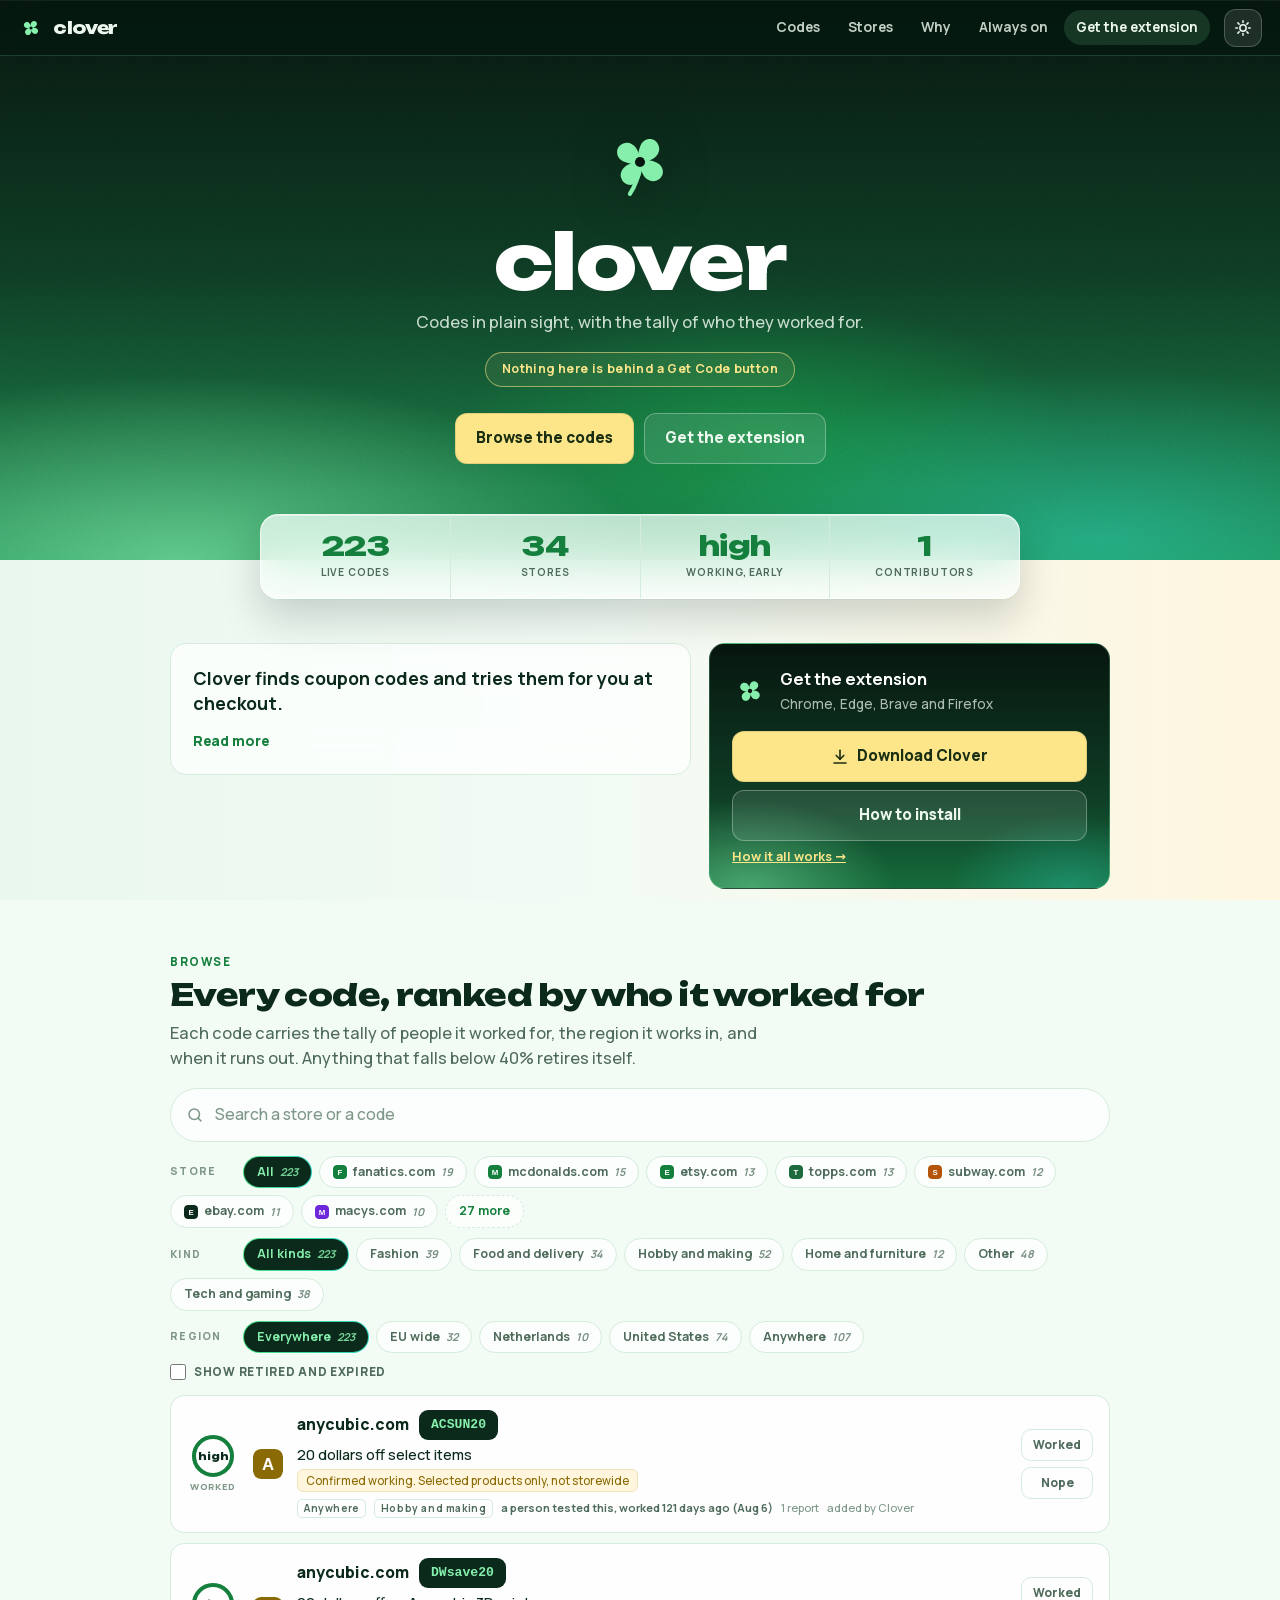
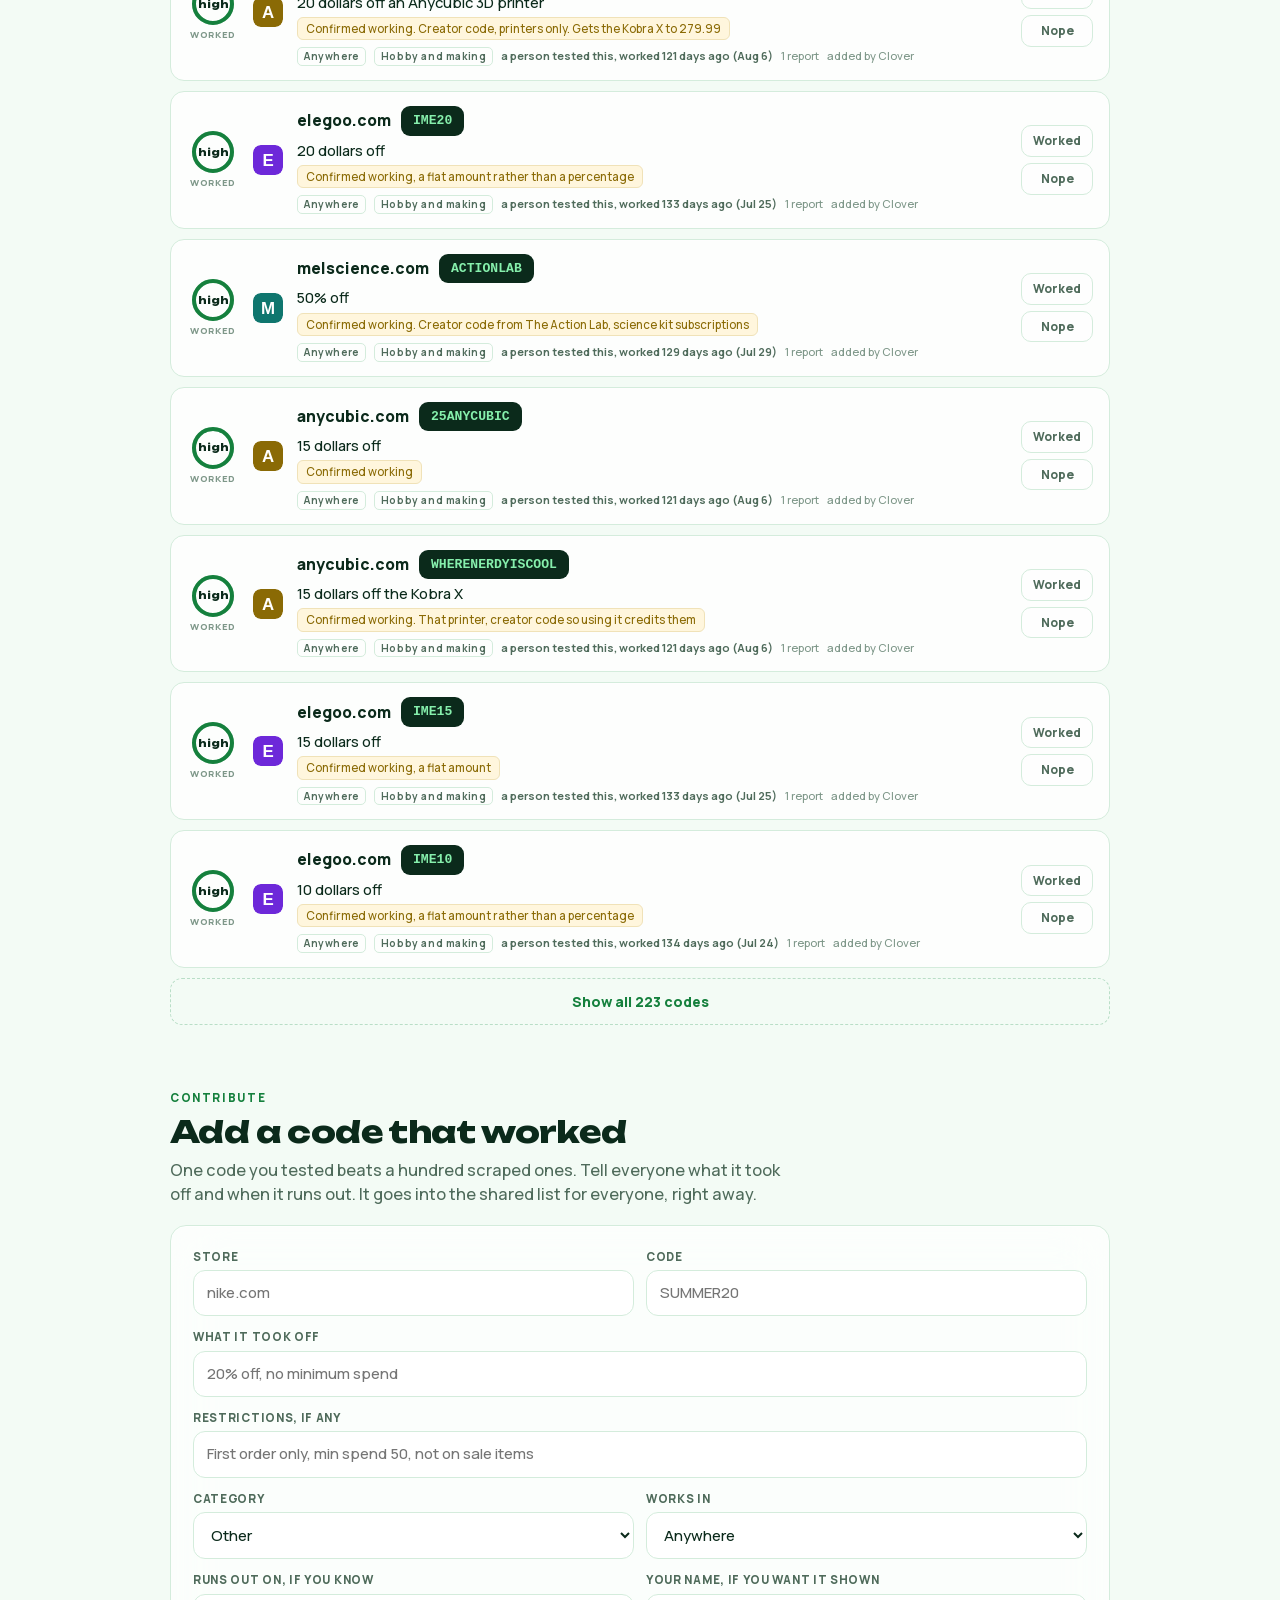
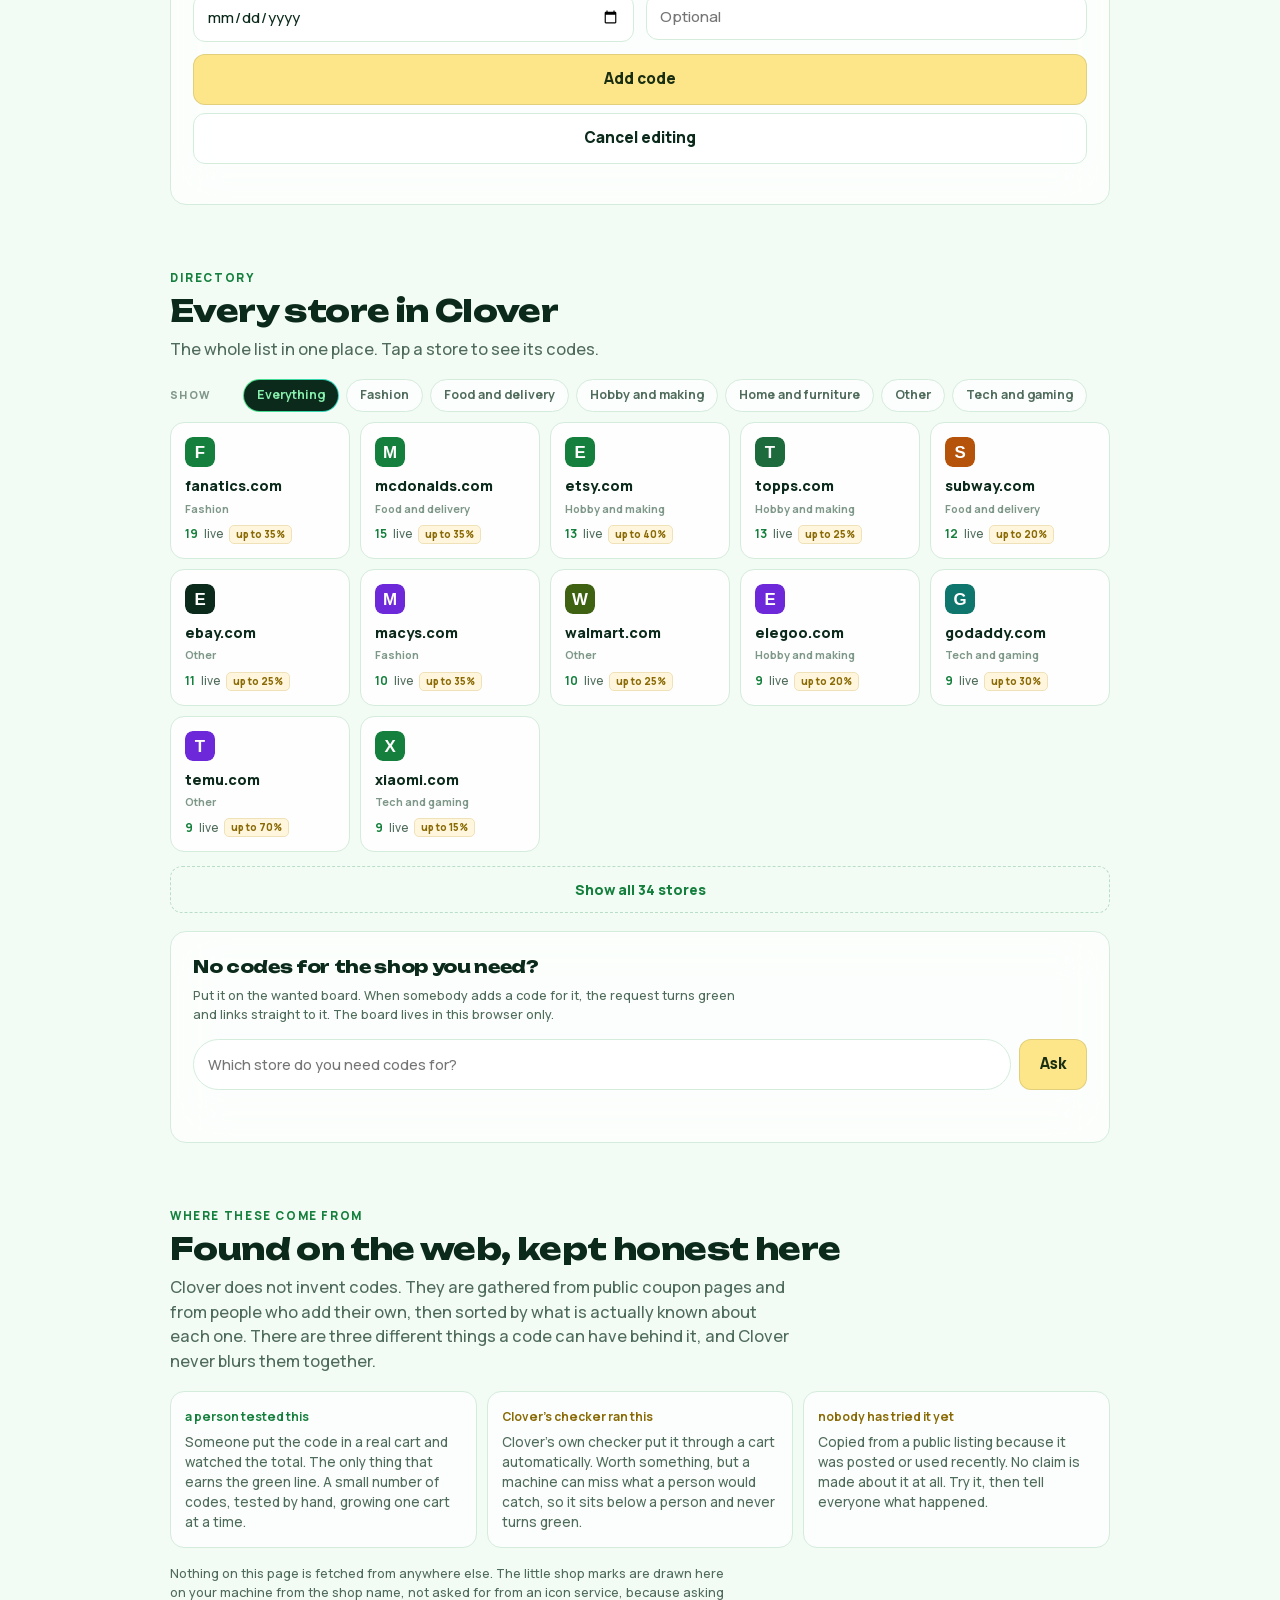
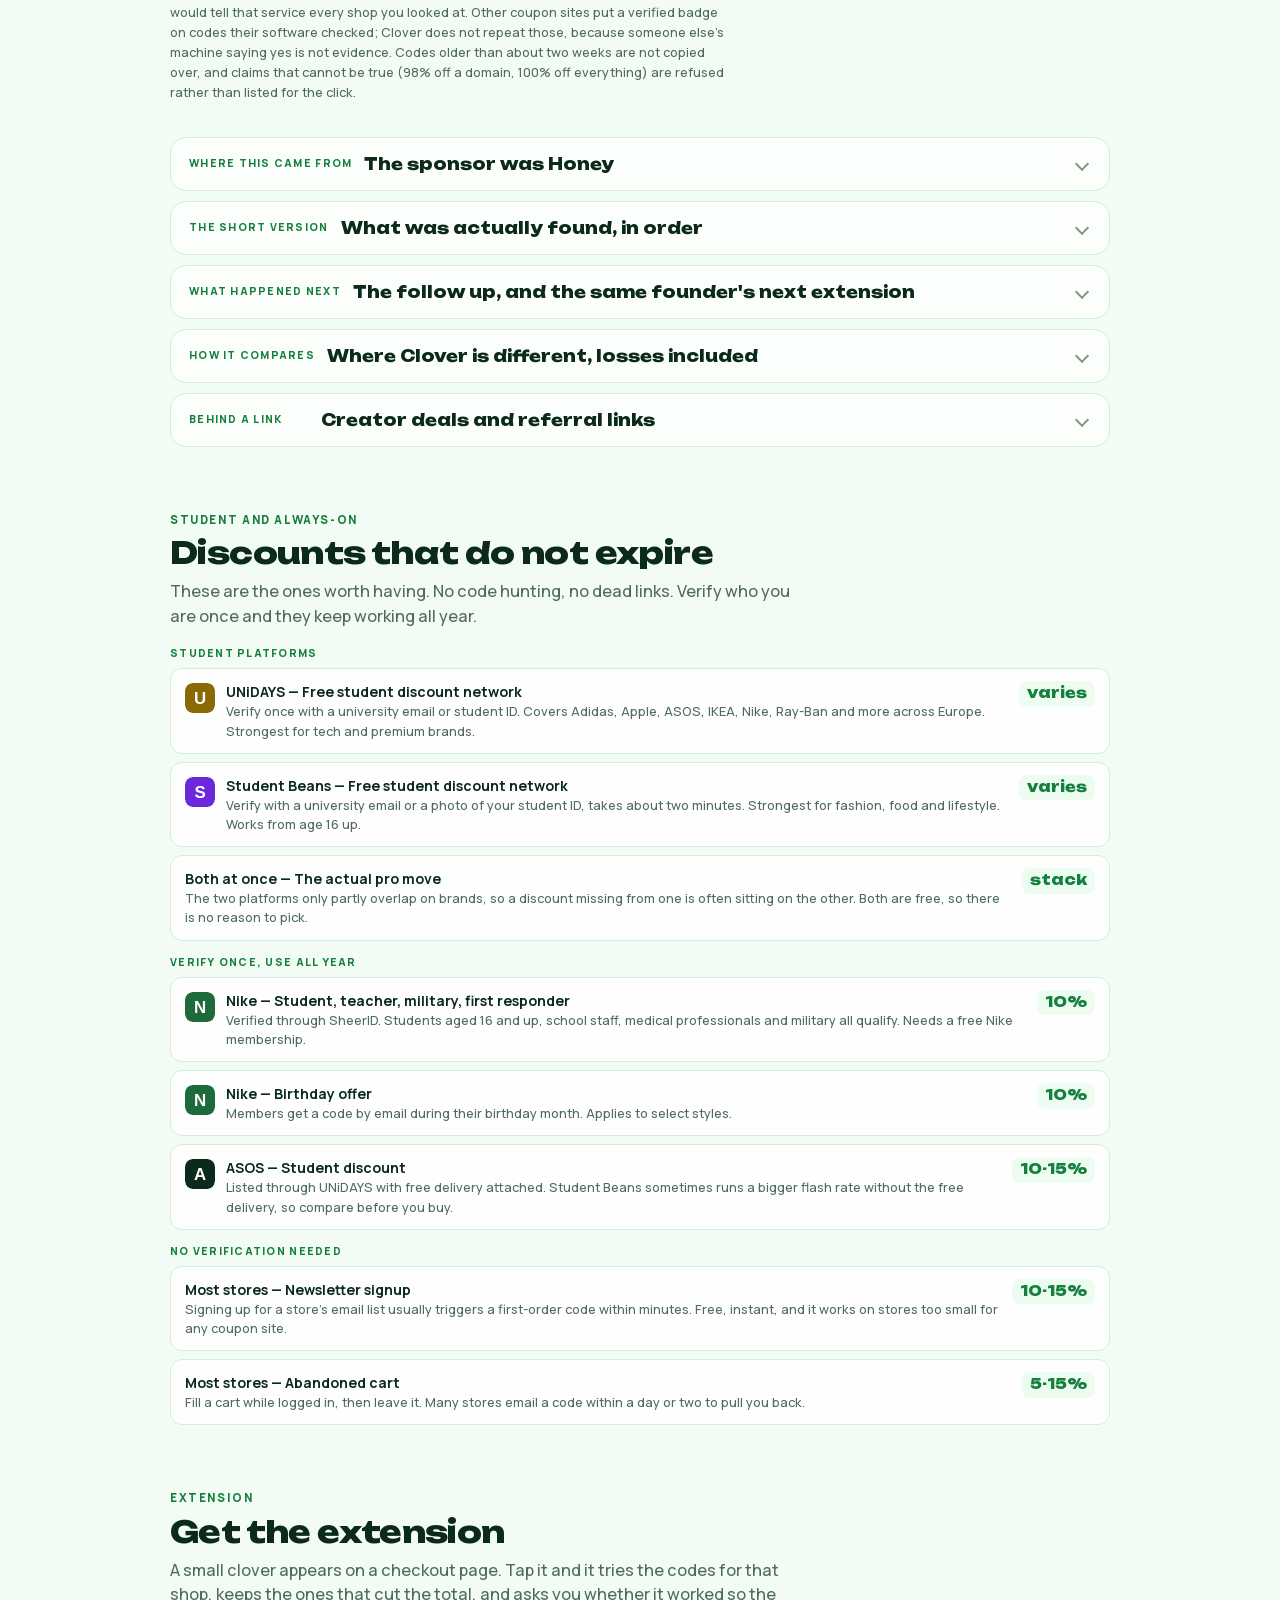
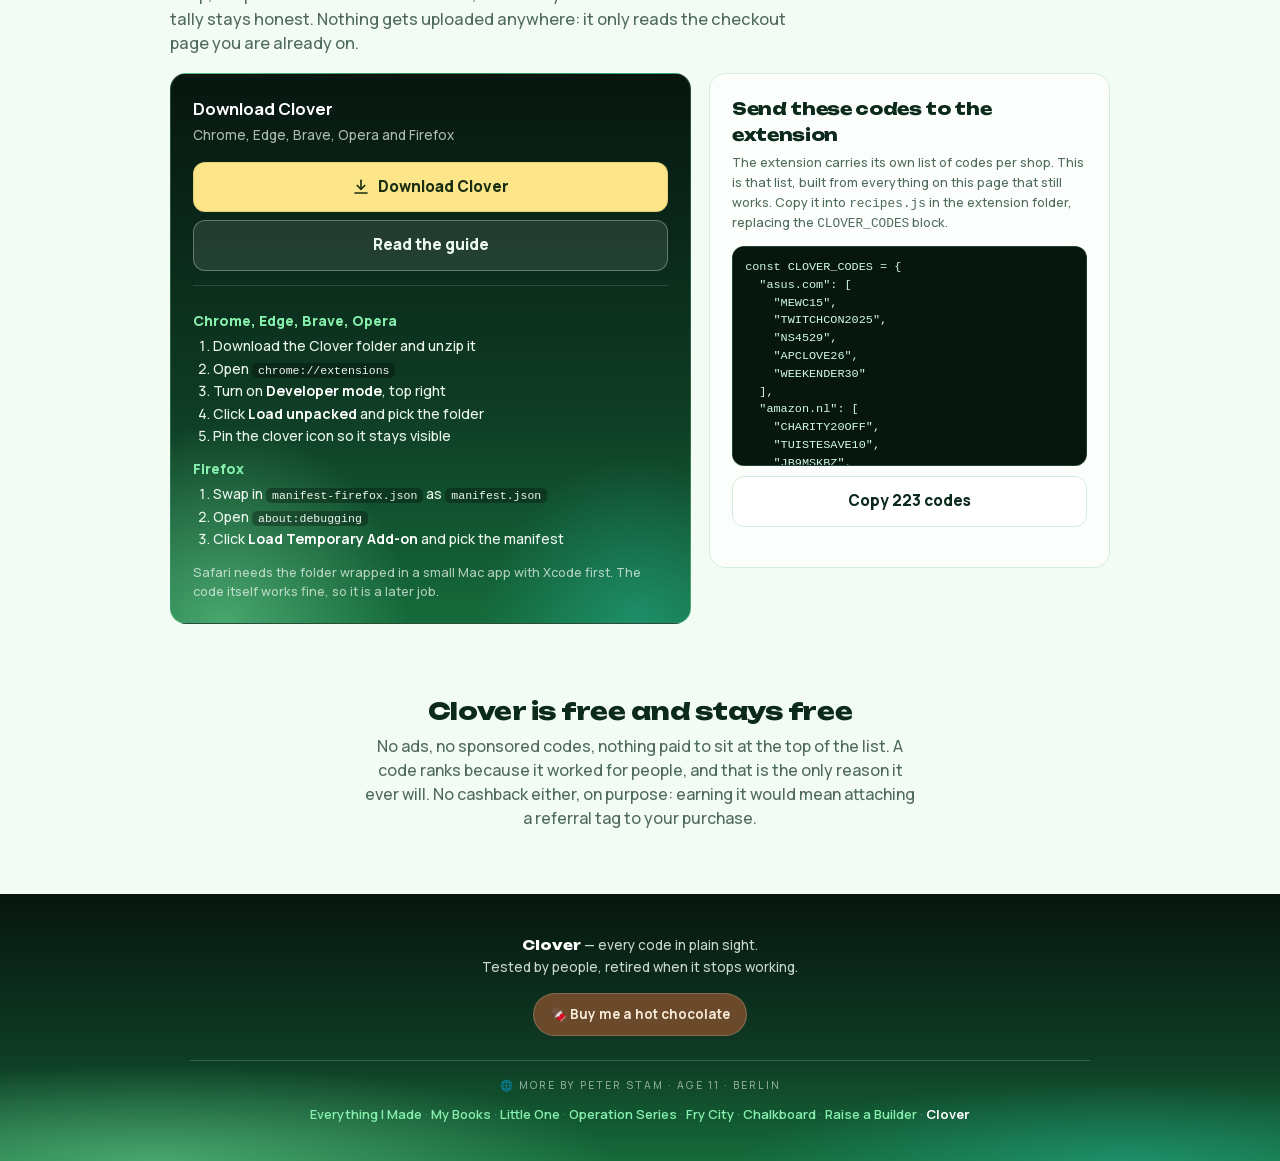
==== commit 98840681: "After the review: the browser keeps only its own codes and votes (the list is rebuilt from the seed " ====
--- a/index.html
+++ b/index.html
@@ -34,6 +34,7 @@
   --amber-ink:#8A6A05; --amber-soft:#FFF6DD; --amber-line:#F0E2B8;
   --edge-a:#4ADE80; --edge-b:#2DD4BF;
   --frost:rgba(255,255,255,.72); --frost-strong:rgba(255,255,255,.86); --frost-blur:26px; --glass-line:rgba(255,255,255,.65);
+  --card:rgba(255,255,255,.82);   /* the small cards: no blur, there can be hundreds */
   --mesh-top:#07160F; --mesh-mid:#0E3B24; --mesh-bottom:#1D8A4E;
   --font:"Manrope","Avenir Next","Segoe UI",system-ui,sans-serif;
   --display:"Unbounded","Avenir Next",system-ui,sans-serif;
@@ -48,6 +49,7 @@
   --coral:#FDA4AF; --coral-soft:rgba(225,29,72,.2);
   --amber-ink:#FDE68A; --amber-soft:rgba(253,230,138,.12); --amber-line:rgba(253,230,138,.3);
   --frost:rgba(9,26,18,.55); --frost-strong:rgba(9,26,18,.78); --glass-line:rgba(134,239,172,.22);
+  --card:rgba(9,26,18,.72);
 }
 
 *{box-sizing:border-box}
@@ -195,14 +197,14 @@
 }
 .mesh b{color:#fff}
 .mesh a{color:var(--butter)}
+.mesh a.btn{color:var(--butter-ink)}
+.mesh a.btn.glass{color:#ECF7EE}
 .mesh .dim{color:rgba(236,247,238,.72)}
 .getrow{display:flex;align-items:center;gap:12px;margin-bottom:16px}
 .getrow svg{width:36px;height:36px;flex-shrink:0}
 .getrow b{display:block;font-size:1.05rem}
 .getrow span{font-size:.84rem;color:rgba(236,247,238,.72)}
 .getbtns{display:flex;flex-direction:column;gap:8px}
-.dlnote{min-height:1.2em;margin:10px 0 0;font-size:.82rem;color:rgba(236,247,238,.8)}
-.dlnote.ok{color:var(--spring)}
 .steps{display:none;margin-top:14px;padding-top:14px;border-top:1px solid rgba(255,255,255,.14);font-size:.88rem}
 .steps.open{display:block}
 .steps .stepgroup{margin:10px 0 4px;font-weight:800;color:var(--spring)}
@@ -260,8 +262,7 @@
 #list{margin-top:14px}
 .code{
   display:flex;align-items:center;gap:14px;padding:14px 16px;margin-bottom:10px;
-  background:var(--frost);border:1px solid var(--line);border-radius:14px;
-  -webkit-backdrop-filter:blur(var(--frost-blur)) saturate(1.4);backdrop-filter:blur(var(--frost-blur)) saturate(1.4);
+  background:var(--card);border:1px solid var(--line);border-radius:14px;
   box-shadow:inset 0 1px 0 var(--glass-line);
   animation:rise .38s backwards cubic-bezier(.2,.9,.3,1.1);
   transition:border-color var(--speed),box-shadow var(--speed);
@@ -347,7 +348,7 @@
 .dirgrid{display:grid;grid-template-columns:repeat(auto-fill,minmax(150px,1fr));gap:10px}
 .dircard{
   display:flex;flex-direction:column;align-items:flex-start;gap:4px;padding:14px;text-align:left;cursor:pointer;
-  background:var(--frost);border:1px solid var(--line);border-radius:14px;animation:rise .3s backwards;
+  background:var(--card);border:1px solid var(--line);border-radius:14px;animation:rise .3s backwards;
   transition:border-color var(--speed),box-shadow var(--speed);
 }
 .dircard:hover{border-color:var(--edge-a);box-shadow:0 0 0 3px rgba(74,222,128,.16)}
@@ -360,7 +361,7 @@
 .dirgrid .showall{grid-column:1/-1}
 .ask{display:flex;gap:8px;margin-top:14px}
 .ask input{flex:1;padding:11px 14px;border-radius:999px;border:1px solid var(--line);background:var(--frost);color:var(--ink);font:inherit;font-size:.9rem}
-.req{display:flex;align-items:center;gap:10px;padding:10px 12px;margin-top:8px;border:1px solid var(--line);border-radius:12px;background:var(--frost);font-size:.88rem}
+.req{display:flex;align-items:center;gap:10px;padding:10px 12px;margin-top:8px;border:1px solid var(--line);border-radius:12px;background:var(--card);font-size:.88rem}
 .req-main{flex:1}
 .req-main b{display:block}
 .req-main span{font-size:.76rem;color:var(--ink-dim)}
@@ -403,7 +404,7 @@
 .mark.half{color:var(--amber-ink)}
 .mark.no{color:var(--coral)}
 .mark.us{background:rgba(134,239,172,.12)}
-.deal,.ref{display:flex;align-items:center;gap:12px;padding:12px 14px;margin-bottom:8px;border:1px solid var(--line);border-radius:12px;background:var(--frost);font-size:.88rem;animation:rise .3s backwards}
+.deal,.ref{display:flex;align-items:center;gap:12px;padding:12px 14px;margin-bottom:8px;border:1px solid var(--line);border-radius:12px;background:var(--card);font-size:.88rem;animation:rise .3s backwards}
 .deal-main,.ref-main{flex:1;min-width:0}
 .deal-main b,.ref-main b{display:block}
 .deal-main span,.ref-main span{display:block;font-size:.8rem;color:var(--ink-dim)}
@@ -413,17 +414,8 @@
 .ref-share{font-style:italic}
 .refform{margin-top:16px;padding-top:16px;border-top:1px solid var(--line)}
 .refform .btn{margin-top:4px}
-.board-row{display:flex;align-items:center;gap:12px;padding:10px 12px;border:1px solid var(--line);border-radius:12px;margin-bottom:6px;background:var(--frost);font-size:.88rem}
-.board-row .rank{font-family:var(--display);font-weight:800;color:var(--spring-deep);width:24px}
-.board-row .who{flex:1}
-.board-row .who span{display:block;font-size:.74rem;color:var(--ink-dim)}
-.twoscore{display:flex;gap:14px}
-.twoscore .sc{text-align:center}
-.twoscore .sc b{display:block;font-family:var(--display);font-weight:800}
-.twoscore .sc span{font-size:.6rem;letter-spacing:.08em;text-transform:uppercase;color:var(--ink-faint)}
-.sc.good b{color:var(--spring-deep)}.sc.mid b{color:var(--amber-ink)}.sc.poor b{color:var(--coral)}
 .groupline{margin:14px 0 6px;font-size:.66rem;font-weight:800;letter-spacing:.12em;text-transform:uppercase;color:var(--spring-deep)}
-.ever{display:flex;align-items:flex-start;gap:11px;padding:12px 14px;margin-bottom:8px;border:1px solid var(--line);border-radius:12px;background:var(--frost);font-size:.88rem;animation:rise .3s backwards}
+.ever{display:flex;align-items:flex-start;gap:11px;padding:12px 14px;margin-bottom:8px;border:1px solid var(--line);border-radius:12px;background:var(--card);font-size:.88rem;animation:rise .3s backwards}
 .ever>.favicon{flex-shrink:0;margin-top:2px}
 .ever div{flex:1}
 .ever b{display:block}
@@ -563,13 +555,12 @@
         <div><b>Get the extension</b><span>Chrome, Edge, Brave and Firefox</span></div>
       </div>
       <div class="getbtns">
-        <button class="btn" id="downloadbtn">
+        <a class="btn" href="clover-extension.zip" download>
           <svg viewBox="0 0 24 24" fill="none" stroke="currentColor" stroke-width="2.2" stroke-linecap="round" stroke-linejoin="round" aria-hidden="true"><path d="M12 3v12"/><path d="m7 10 5 5 5-5"/><path d="M4 20h16"/></svg>
           Download Clover
-        </button>
+        </a>
         <a class="btn glass" href="#get">How to install</a>
       </div>
-      <p class="dlnote" id="dlnote"></p>
       <p class="dim" style="margin:6px 0 0;font-size:.8rem"><a href="clover-guide.html" style="font-weight:700">How it all works →</a></p>
     </div>
   </section>
@@ -733,14 +724,6 @@
         </div>
       </div>
     </details>
-
-    <details class="fold">
-      <summary><span class="foldeye">Who keeps this alive</span><span class="foldtitle">Contributors</span><span class="foldarrow"></span></summary>
-      <div class="foldbody">
-        <p class="lede">Ranked by how many of their codes are still working. Adding junk drags your score down, so it pays to test first. The starter codes Clover ships with are not ranked here.</p>
-        <div id="board"></div>
-      </div>
-    </details>
   </section>
 
   <!-- ===== always-on discounts ===== -->
@@ -760,13 +743,12 @@
       <div class="mesh">
         <div class="getrow"><div><b>Download Clover</b><span>Chrome, Edge, Brave, Opera and Firefox</span></div></div>
         <div class="getbtns">
-          <button class="btn" id="downloadbtn2">
+          <a class="btn" href="clover-extension.zip" download>
             <svg viewBox="0 0 24 24" fill="none" stroke="currentColor" stroke-width="2.2" stroke-linecap="round" stroke-linejoin="round" aria-hidden="true"><path d="M12 3v12"/><path d="m7 10 5 5 5-5"/><path d="M4 20h16"/></svg>
             Download Clover
-          </button>
+          </a>
           <a class="btn glass" href="clover-guide.html">Read the guide</a>
         </div>
-        <p class="dlnote" id="dlnote2"></p>
         <div class="steps open">
           <p class="stepgroup">Chrome, Edge, Brave, Opera</p>
           <ol>
@@ -1241,9 +1223,6 @@
 ];
 </script>
 <script>
-const CLOVER_ZIP = "[base64]/vD9APSZ6Dqq7ZJOYyjn/4o13lvcrlanI9ZH2Rz0OxzfTydblm2dY7B8zzHOv7qb1PZcHGpngi6nHLqmk/AVLX/BztludBanTsb78yVUPCga0thgYx7pT974Vg2+BooUFwcJ3zxGfkRxFZ+bx9yS+THvh6fr+sPTdX3zZUYgIDFmHyMRpolvtr3d9GbLrhlhHrQv5rmOrlvuaZ8vAyfwO1eqCE7hj6wHd6PNlxl32OX4cZYT7GjVLczRfpzxQ14KC5wpD+RY+MR2QRfcR/elEaGNHmWpYAq72zGTbjUWQU6J27j127F2tRzGgi7oRnm6B1u6/wFilIvzP1BLAwQUAAAACAAbhhhdeq1FD+cRAAC0MwAAGQAcAGNsb3Zlci1leHRlbnNpb24vcG9wdXAuanNVVAkAA9ZZjGotpI1qdXgLAAEE9QEAAAQUAAAA3VrvcttIcv/upxhjfTYYk9Af21ovJdKlVZSsa/1ny/Le1kWrXQ+BIYkIBHDAUBRPx6p9gXy6VD6lKt/yGHkYP0EeIb/uGQADkpLtu/sU164IzHT3dPf09L/Bzo74KSsuSxGn4mRaZDPVFafRBH//KS7UOLsWMo3EmRzLIg62jAl1nWelEnqq7u3siFLOlDj+4aWYp5EqxIdRkS1KVXzoWuKMSfQrgJCHMV9mIo/DS7GYxuFUXamCyOlpXApLQ8hQz2WSLMVUlsG9MEtLLWQei4Hw9TJX2biGvD8YCI8WGMepijzx8GE1FZQ6K+REdcSLGrovDBOH9yzR70//AKJemGRg4ySLVOlhDuz06n9Cy1HpvN+LsnA+U6kO/jhXxfJMJSrESsdJ4nsBYL1OMM6KUxlOfR+vHTEYipt7gsgEMopOr4D6Ki61SlXhY2VowusKv4YT4ksWYDQdhIksS6IaFGoGWXwvLntZ6nU6h58kmctUJS7RnInmnyRKEjUwkK0GWFt0ovRpoujx2+VLQPGKPU88ZhKR1LJUmkTr3EFvhb/0/9ru2F12N2g8T0MdZ6nAurynUC5ptlB6XqQiVQvxA6wgLpXvF6rMkivlaB92VplOkGShTIh9/xyWcoFtAjzDWjx65ynx5z+L84tOw+m9ho2yYiOkv38bL6Dl3wheEsZM9MSqW3Hjrr6mJXmlIpFAr66iZLlMQ1HzWSg6qGcEajVmDgmjDW7fTibeIyizUwbLMDcQciFj7WwFQRBsEKc4Ad+9f/2KTiAdOyHisTBKChKVTvRUDHC8dztWGxtYH46i+EqwyQw8Ncv10hu+yeBJ0omVeAm7OhoVw7e5SslxieMoIqMTGj5orskVLrN5IcZxYVkOjnZAdPjBmLDZJlbrPZaMeKsPSuhslREafsbVVFgoqZVVlu+BcHU2AGhs/Q25USgAA14z1ZKSR4UgYYf22bxVogOjR2aivKHh/laoNNPrQO0Xgi/1MlEDcFvmiVz2x4m6PpRJPEl7sVazsh9CGFUcTmTef55fe85qJU52tVweJwktRWMOyGiudVYDXRKQ0LGmBd+xl/GGD3U8U+Xh0Y6BbTP6oVFSy5fBkTVq6ARaXcPgwGdKphvyKVJ3o7JuNjFpmE63592OzrJuopK53I50aZBujwnmeLqRoTYzxSfSXz9bcOJxgr3x/WvGug7iiENkiAdrecKeyNorEbF6ruUDzODK/[base64]/CKOFgLVuwZxEon/pODTtdsT5cRukY7xvrWTNYEUlbELdKSAQfibCqJtljEkJQyzWWWqo+//TcLcoes2SVDfK6R2AB2J4JrB58D7258Db92OjGCQ3ecIKEup7Sj0BECG8W5MJvN5mmsl2Ikw0ugcdpNOpwiFRbzXCCK1SoJaJOSbB6dARJ7REl2v0qLfy3no1mscQxx4Pvipr1JiRyppC8qL5nOk6QrLuM0InySWaywh2w3ARhLkea0HNrW/fMLSuSLILvs1JHjhd1VZhxBm22ZxY7a+xuI//2vf/vNqxH7a4iB8E9q7aDoyMbjBMWDKOLJlI7kIuh4bXdYg7sucUsuShxMCoVUY1s2amidVjBflGLVlJ00a2sSJYS/gPIhxMmrt78/fffrKf7887vT0zc2Q22yF/X/L3tp5R+hrtOPvypp+PDgRpm8YSU+/vbvgl7Z2lefILc1kVBBpLSMkzuSCDC8iYXRzwu/a75hw9o2KyelNZxjCcrppWuxNlLa6W91epdlZmDozIKSeVBgclCNkTsDn1kDExmqfop5StkguQPnNaBV3+Z0rMofuMav3MkdQPXhFSopVY1hjwsBuyuSoD++e0UCMoVgqmdJXfqubkt7Gr/rn81zOUK+0BVXsWSnTK54UmRzOK5FVlwqeEJH7Y2naFzxrJx8Sb2oi+VWTZSg9VqVJWkBJKmObVex5BxuEPb6YixJOataUBFKHU4FeYubGr4Neuiqwy2+j/F0pb7LSv1FFfi6FNSAMacFC0um2QfQnGLQvICh6594D80g1cPUeClbYaZNtXF5c+4pUYcHFka/57sXzmMwLxJqIBHHZA2t4T5Hu0OHZqWfOVDmwRSCp3CQQaFQSIXK3/llsVj8HOx04aoJ3fM6DfZ2TRMIq7cKO58B2hgmoqG4osicq0JE6ioOzaMJ3QWO8WykKIBycyFZtnbv90CM/h6tE5tHMD3vYtP4AmeeDXHl9lHcNoph6erzeLqteeKs1hdXbvukdaDpxMK8Z3FRIG8wSL0SFTB7AqGuYYnJktMqOtt5liOpQsSMSn7n9mg7AVBl6LfbPzb1Rd48YFuiJMeDYZSdxmbOHx4NvYudSZdV7M9YNojhPfRgQQ/lLD+E7/SO+C3R/DLklwm/PPIe0csf5xlexep8dtFp67VAkPfneRc+fpG6SQkFIMj0mCcOG661acvQsSCe++K11NOA/ZoPQmJH6I74B7G3u8sLQZ+cn2VpsmSLhDr1IgO1PCt0KaTICxVi+8g0qbdA7TzSNqWGqCkWU6nFQolLpGZtrl9RNN7KOqImmG9LdmjLJp6zCu9UMnmI8F5TmFW8rSmA0KupI/GkxiaSw4E4IJ14U+SRtIl28CkPzuJrak9jJxKbKjmoj4X3O6+9J2QWmLL5tSvaOzC1901XnOB3H2pm5f/wEk/vGv6R02LalRRMnGD5E9EzGtjh/QHWSYOlr0lrvCLj1X11IPtrxFhhVkrmnxwaozrF9gxOBRRBt2roDcUTID+qekxjZDo4VH9S/eDZc/gj7xG7RUc/rR4fqQVJXXlFJV2kpwPv6a4npooyd/N8FavFt9n1wNuFgT59iv+84QfxmM/Oh6MwLsJEVdR0gXjsiRDQ+/v4XZrfYuA9uHm38sQ4TpKBl8JkPfBbZJeqV63q7dxKdcwtrb+KqKhp2plIUoFTyCVhn6xqDBrHFsOf0QSeVmAIue7VxGHL0Vs6nwGOt2M1fHCD/ViZxLnuqfExNf2EmaRLIiono0IuUqgXj2N4WOPXplkuKKpxTpzabivKqLFCSFKRzR5fH7/7/teXb77H7p97X+0dPHm+L8kzfbWvvo6ejfjxydPR/kFoHscH0XMDcDB6Gn3zjdd1wmr1z/vquTyQu88YTj5/9mx/zI9P5cHoicH+Wj6Vz5RZCTQPEHAOm2NFop1kyK4Kn0QwxypRqPrA5y5ZHdWIPo3EPIKfI5bW2i8GHj/uMLif4vA82YPx83yIjaLmxLH2405HDIdDQ9CacaWP81T8rn6xRC9aR38sEaaz1OfNcA8+bEzSwlXQqJo/3gvPCRe/TLXOyxf9n3d+3jGJxvb0IyjzJEZVt+N1kNA0Zxaya2QIkI/Xc+LQL7L3p93eNwhFMVOgTKlaXmc/ojLZaI+NJiDkKJ1Jut24qwm38en3epakMFViv7+zA06DxZMgKyY7+7u7u2Taa4f7yT7+cw83goiu3AJmardAzwWQnleH78HNaLJqnWAqugRA9g48YQ8sDfVkGk4zHN1ZHEWJqvC/GvM/57iyGxvLWZwA+xjVTVyINyDQPVOTTIkfX3aPi1gm3VKmZa9URQzk2vVh2ef2dWFZ/np318M5NXuBo0rMVOfbMSqPrs768QwBk+YeQ4WHZIfkF+Z63HvepTs2lVK69+O7lyfZLIffQS0PYJPrkKWfvH39+sc3L9/TTeg5LKE19ut3b8/eVxc0cBFvU2UaiKEsImTO5BHYENklJEjN+X6ZxqnSybELEnUoN/PYk3QCp84BjdPExywlqZFr7MBE/A4WfGENK9s1QZwHxyijq8FbArUhMqO2zsAQPy+COLrgnhkJmF2+VxztTLBxA7u9c6ohPrTaCqioVEmJ7DDNRlnEV9SoLWIEyVjTfZPbcuBCk2iDuaFNUm6hmxdZNvaGucryhLLHJZFj8RuCtWAUnz/[base64]/IPVpTwFeWKuVFPeQqFgQzUVzKUWLzX29V69xu1BZaf8jmOANxZD4LMUbF2O/pnR2QGeSAPVNYb/iTNb21W8Mt7JPJuovS+99PhJpaWwjyWhtCRJglz0jCkAxvsly1JagztKa2iTmpxiFe7yA2Z6ApdmIqcuhvkKXcaKPQ7tTsKdKNiQQ+fEWcjzJy6w8fbhsOFgWqXzLB6hQdOr3jLImo4qCFnBamgeDRtS87cCjhM6llsY5jXBXP2ksppd/HM5XNtW8534YDBg7XV6q+W2kWQ7W/ZwpTIVas1HU9mo9irkwPt26Wj6iVWSttdGcfc9u9Le2FE4c6ziVao0Nr0gOm30iBSTiLtPTpdNQdI4caMCzqC3OC+tYKN258bQOFo+2hw5pB79QR14bTvUMTwqqYOzBBmCYqxm+9NWINdvm6j5jsViyu6oXvuFyp/tpEh4rKVfXNlo5V8XbMt0TWGqqavyr523mDmzDAAuq6261m96AyVLhUrz+jen0X7/tkLjCRrV/JOFx/wTVO3R12rnH4JpdeXZuoWvCyCKck6e0Uewaovio0EeUT19ZsAO5lre311ekRfS+H+ToNDErYtiVhOvy0aNV2t9D0U3+AwHtjN9q3JYv5Jq/ikdoGghLUepZd4m2TdfDE7JpgyGbCZE4Xw5avTn05fcslGed7xO7f8J2RvfKecStWT6W+89Mh5M4mIR4tTcZcbwYPk/5uVmzyrMXK77RNnLUcuJXfofAN/nlJbqB5trd9fOlekCV3nBASl6Y1T6Zl+uT376+l/IgBftkotj3bIfLtIWcPOo6lITv+qfJqdqmax6DMZqoS0ZxqfuG9qG63Wdiyb3oPiD90g/sI4lOlTB9tdWkmtWC8DVgTkkn2N9SbMM1uhjr++Ntf/qU5XgZnIN6O/hWuP7hUy9JqE+Uxkibfl10x2rgmlRI4lQp92bH+Yg+wrZlRPXPY3GlJ/[base64]/6lXrZvAvJdXIeERDRoy8yebLK9HXOqrrzhx//4n/anGqz0T30qsGlcOptMEtWyr7aBccvmsw4kQW41DZrwGte1FqoZzf1MY73JVTNUce8Ck9hrDsGdJuK3fY1p4d1PQtYy1yST0XreutHoq1NC9/LeuRirQW7P/Dkv8mwscbuLzWdd9HtMFxsBfAv9IsGjZmaH4pl5hNmdXzQfvbXKBMj2ORnxpv3EaT7nL9naNEGy+opxNnsvR66FtIvsR/Q1wjnx18PDoMnovYtH9usXS6NTEbvDjFs7AvS1HTq8939QSwMEFAAAAAgAIYIZXeeqUUHyFAAAz0wAABwAHABjbG92ZXItZXh0ZW5zaW9uL2NvbnRlbnQuY3NzVVQJAAPeo41qLaSNanV4CwABBPUBAAAEFAAAAM08227cyJXv/opaGQbUGbKneeuLjAAxxp4ZI7Y1GDmb7GORLHZzxSYZki1Z0zCQj8gX5kv2nLqQVbxItDLARoalJllVPHXut+pllBV3rLJDGu8ZOb8gxLbrskrz/RV5uUmYR1evtZt2zFgJTzw/dNeReFKmOYNbztrbulTcOqZ1A7cYS8LEFbf2RRbDrSSJXR9Gwb2yqNMmLfIrkqRfWIzDqnR/gInuqvyCl2HRNMWxu/7NTvOYfYEbjr/xt97a3+DtpMgbO6HHNHu4Ihdv7lieVuQT+9JcWOTiB5Y3p+qB/FQ0hzTCOz+e4AbFT58rFp6iA2vIxxu4rmle2zWr0gRXjdO6zCismGSMvx3/2nFasUhAHRXZ6ZjjE5ql+9xOG3asxXCb5Xw/ewrIciT0RUmjtIEFOUabCt6WFBVsj3/MaMP+59Lxyy+L9rFEj5xIln5NGK2Z1U3m96JTmEZ2yH5LWXW5dK3lzlp6lrN0YaWvL5Y6hdVFmpNzB5DzWgcnL3L2mnx98eL7PwDdbNIcGCmqkH/+w/ftengL+eU+jZvDFQnWYpcHJmiorsOiimF0ReP0BNgJVq+6u/JdcB2dqrqA67JI84ZVfAiNbvdVccqBbXA2zew9/gV6XkZpFWWM0IZ4/ivirV5Z5GW4ToIotsgdrS4Vuy5IELwyb3EOXiwEEF/s+kDj4h5oQgBezmik2of00nWtYG35gEx3u7BImtfAJStiezBgqwatLPy3dNyFwTD7KuXUh6uIKbaImNpYSeOYyxfnA5qnRyoZShKqCImnaA2UsotTAwAkaQ5L9XlD4wRvmhN8gxOAclcH/AQ8oNG9jmjGLp3larcgVdEAP17a25jtF8gM+lwKAnDHxiYvd4ExWvBcWttFyXJicE63cRuxZtf4QmAAeqpBFyD7/emWPSQVPbJaxwyyHNLbWa1emSBoYrRqd7BSGyDIeoT/[base64]/JQ9EFqTtAEdFdZgmQr8nDCW1WhsQPg0FCTpHjCqczVIWLpPc9S2oKrWaH80fR4VecKaJiURze9oq5pYzLmXgxameylzBHUm6L99XlRcENPotu6bArXi2bDqNKzBQgqVlbGkaZU/kPCKbLi89H8ARMD6/gD7RzgQMthakfArBAVf29ocd70yjU57Y0zAQb5RceBvrq+lrbEZOAxN3bGBaadbn8PXKa92vExShMq0pR2qj0URt9jCm2mcAVuGwGK3LXuDuiD1PX1Q2xR8ERbxA8cxrmHjPF2kz2N2A1clQd3ZChTS4XTBL2fdEjlo/JwAf/[base64]/U3O31OUI+LK7LODF/pb5c2vBaDjjk+0t8uu8FjL0X2elpkAxRFI+p54v1y4uQ8IZAHWpbAMMCkDLkmBwULF/[base64]/KYMKJZd3xZdtVh8uC+pyzsDcBr+PJpYcLe+s5C/vjC7frjizs+vVEuoizzxn192hAsFa5oVFFKojas1mdxfeCgUU0Q8BOLu/TnPDs1kDuQCrjLMzOmlS43KkUGWL2pbF5alkXH57srtPfGGYj3Iod25v3ktU3q5UIuZuGIxqgwjAFSCsG83U1fJzKklURVzsEk9roib/0kw1dezrr4jZ0SAFKhHYWpC74qWOgbiWoIN92K6nLVaBBMl8I8+jAjeOUJ7Re9LejPtNjc3UVMkAHplFanXXx3cVruV1bViYckUoZYxd8/bjhlcbL11NoK81JGc3COsZwZ8pK686Slp5gGQsrZLlRP+KQHo8ge63GGt+SGtaTAV1DckBKWgG6BtbciMx4FBQEluusrI1vLV0V9r/405FB1EYuy4olrKrtisWniMVgV6W55NcLDoWRVrZ0d6m7AH3CMksbLDWN1b/BVY8+8B5DhhEMviDEYDjME5H/So9lUTUUNs6f6/Z5ZIDSB3/UfsjNu8+f33/66cZ+++v7/373iXy4vv7zjTlEpo0wfQbxDXc+YyP5Z1R1cNi5K6Ohde2Sb6qINixWgXKqGpWZPNI6KhpSJMkVOeDLMCWFzpNFbkH6RFpOpAanwABXQRMu4Xi1foWqLs2ZOfSm+6iV7k+MiViA7Mg9aw4j5wMEER6H6HKLG//6xz/JzfWH928xp4rjUHeRFNOq9/ShBnajMQ0hLuM7pCQ81Q8kOrDoFkw6UhoZ9S4tTnX2AGEB/OLvPhaAKSwRUY3vLfUOntKVANzTGgYyuznwROdCxyIfoTkx7k4V0TRZwsRynGx1Zd2VXtsUTJuAGTxsfR9nK+uSbc0C6B2zfJjp8B/JdGAxzB8vm3Xenq0quSq9aOwYVD+NDedTlVwNXu0sy8C7RCPHQOU390zA32U2HZnZHKCxw4tCY7xJAuYOwOvUThE/nEdpMWYBydQyaO3OfdpNjq5PYTfYowH1HxmcFEXTjQ4o2HCqhwi9vP6VlmQvUxbxXBkXCohVZTaaV+4iiFX73suBVYWZ8K/AI8PK4L9TPR8pk/KiLM9Qbx+Rhg4lPCE/CVjXQ/[base64]/iIKtN293xjrYJ6AV4J+9jpEURwytHW8Vz1/o/Aw1BwxEXXDnX64Sl7orCGZf6YUjxWddZ9qkZpPNOcGUWnPcjeXCf2eNLTzb6V4pY1+t4iI9UGZhpY3429k7N4QNz5sNAYo2MU68cCYxhFZ71juf0AK6aTAUQbxNQhb028g+V+BMgz6owa8GhzAnlxjT4JMLXBtTNU31AKxzgSn3Rd/l2BeGlxhmRXSrW/GVsM4qQ+GICp3b07mO29a5v9Fh9kb8j64TUm1ddn2gYr4C1gO9lTYzjJojTdqoop5Rd3ysSOjWlraIutFuoy0jdogeIznYyx0LEp1xYKDoBpvKw7u8WGBuwJnYwCyGFDxgkoBF4SbueE/qqUmtMY3PVmfMUwYTaPJZvNuGOu9jyw6EiheKuVWzW1XsK1aDNNDK4oJBStD9FikZ4/V3aVp6YqCmnTXPYiNYU0rC1jUEoUu1r4Yc3KODbGbssf5uNxUrfh2ABQirdNCUWErY9AbQwfo6YCLr35mLHeZrLSVxliLngPFlMcUbSwVueSrQIC/[base64]/r3UwqGNC9i9Kt4PyXXK2kjsli1rkjQSVuirhlFPNwnS38gRYhuD3Sk5UzhHBccxbfK/cmq/qw+XJs34nbYD2QFeDMg0Gj/r2fOdibL3Qo2rWT8SDChNPATLpFsRpjhZvWUkJmpct2dk7zuWzMXHHvfHbhcsyxXjw+FJu0nVmem5vXMfF+iLfI4r3UcMWpFBmn1+RSalUqVMd+oH/h459p/QvL0id3/v6RVe1gbK+Lxtrt5+zBTpV1MMSPS0tOm3xLw8BSqvtWdvlPBBDwNJGxzTOsDA+Mc7Zgbe327ufbHqp5rYWDbXE6yTTastaSDOuogx7Xihdw5m4kZHVEn/fimVSiyWX7uyvb9oXgedeRs2jyPRnw6mrVv3xt5lro8YB9PT3VQhzqeMsZG0e6HN798fn/9ifzl09t3v5LPP78jH9/c/HD9eVDa69ICD2fTwXR2Iw7ifNkaqiun55tiGkTdNDKr60c4tlen96Z51lSBgUrg97thZR/+WJ4eEy12WDF6C4E+/uGpl76v37ZCYUBrNnS94Im8LG2ajKlgmpxK0hS8826ikAmkUK0AZ45j1QtwYYI6yArbgZEWdl0jIHN6LdNj/r+WKpjs2RlS1n3EJvCy8djOjAqxqg+78piINmHKKYdHeIRw6T1y+nDKJRdzNQdRd70nHMK13gO4mPLQR9tIlyvf9PmeOPX41dj/vjBPd0yD6MuuSGQ6CHswryk9bwjvGQbzzUPJsCZ8KO7RHc/S23aMyYB4YI7f1u7ZKGfnfqR3cfMjwejuog3rfihyYExajwV4/eLJiAJZzDI4GowI0nP5A5svtB9t7hMddXzhibZ3NVswWNe1Mlch9bu6hhO7vv7AtZzN1nJWWwsCpX7HqcTSvWD2qcbCoSpvFbxOtO12stVrQJdjipFJ16u2e643D+tZpKcOzBuKC57o0RgayW/9QVb55efrT+9uyJtPb8nNxzcfPpC/vv/09vqvN/jsc9vygQ0WcUXvc94KQknM6lusZwMdgIhLco2FnJxWFR67iirwbHE+HrVjUXHkMTT23GIhHCJoXvuhWYHyiwE3d8UJ4/1HMAFPqxKKC0AQAPuHYTzSEBXzHHtLmgJWPBZhyg/7iUYSIDhgUNgg+PDAF0hZJs1SCc+KHDWHSBjiGrymlOZLHPrvIBJ1jWIFzeEI8BDPSJeVbH9SxU5p1bqj+d0dYUW668lD8bJTWAZQX/GrAIA58GAx1tCAEPURolPs2MLiwC0rAV0Z9v/K2mFzOB1DTJmKs4AKXHGqWG1npVefA3kCEgZPHW/[base64]/KXY6S3LAS3T5bcLZaFlrB0x4B5k5STIAtcnnIOC5ABeYFtqvhSfAiSaSWNIFqVzC401V+rdbyoG4pK4D6Tog4KQ+wi3pCI3lDjWTIqW8cvxdX03Lq7vTR4uprH8kjblILdgbKCLBVMgn1ldiIjC/EwrwvgHdJAiIb3vTX21sHLt8cKrjLosLyhjSe7WtGdXGrdnk7jVTK/LPQvsKfH7Copq5WXBXqoGy2d4fuiwvsh7FVTMT7BuJ9gcrfx8TffLy+/vwzWPkb8sv1h/c3P+PNn375i00j7MjlDbkoTMfiDlVmSStUHcDqIEJ7wCKQgp915kqVGxBcAL9BABhYNLuJvl5ANvlOegzY/0bziCH1GFK14ado9lkKvsPvYnA1PHb+k2hvtca9LdHGPC5u91jUiMB67JlW5rWUx6fiSmy8tfnXUKQZdwS7DCU4kOFtCnEE53ewiXzHQPm8ScFuU/wKDu2bCpD8GIPD51qg+UHGOIhsYaf5F3fUcBsQzYuiLP4eewdZPHGKvfctIG3swEn3yBeg9L6MhL/L+l2+cWQYTQhYeqHE4+fZnv6WEd84tcp5E3wdEQ1AjGSwKJ7uvKwYP/wsTeOBVuAfiv6IidOsU6iF1Vw8NTIo6fj4HTGipjN1WpTPnYmJ/hHO7ZNHOB39CCevsPEQ/6mJ2hHOjY5TztFSujkj9JusR9EjzDmPWydLx1iAQi18mKh9qSV4qF5BqDAneeCs9PzGRu4enP7+saLxehXsOE8j4AmQF/5lKkLVccn4vuQNBqqZtwoHX+E0fSZyMnQXYfK3Hd0YVQAWmWBfa9QHfvwQBuLi/wBQSwMEFAAAAAgAbH0YXYBlTY5fAwAAUQcAAB4AHABjbG92ZXItZXh0ZW5zaW9uL2JhY2tncm91bmQuanNVVAkAA3xKjGotpI1qdXgLAAEE9QEAAAQUAAAArVXbbttGEH3XV4z5kFCNTKJ9CUBDDVTHRS9Oopr2Q/siLJcjcU1qd7G7lEwbAvoR/cJ+SWdIRZWbtk6CCBCWWO6eOWfmzDBN4bwxG3RQCFmvnGl1CVvjanTJKE1h1jQQRFMrvYJgIFQIeWtFITz2N5COV8Ja1B4qdDgBbQIo3Z+URgfUgXG8dMqGCXgDAnwwDsGKFT734FG2ToUOXNugh/g8n49BCv08QNEYWYMKyWhEUD5AfjOfLW6uLmEKURWC9Vma3t/51Z2qat3hXXd/b8tyvUr8nmMiTXTG8edt0SgJkdBGR1BjB3/+/gd4sUSW5StlE7gmyqUIgzjlwToTUAYsoegY48psTy9xgw3ke84ZCN0ZjcwXHIqSJJckQlBWREl/2BAE56QwZcenGEdWQq8QjIMSGwz0RMlyYNHYhjPCHJJjxT9f/MqKfbGwLMNXomhwsS1mZTHLT6/n0tzeqF/evHWnt6vFb5uX37z+/qUl3XuMHy5mry+ucoJ4GAGlwCrSH2UH7AnvztpQGafuRVCUoQyi71A4YhXBi8cHz4einl53FvkcFZ8y219Lbz3dHe0osvCdlrBsteQXsMJwzpmJxz2HgZcjRmIrVIAlBlnFh+q+gCh16EO6+TrlhC58EMG/8pQtGaZfRRN4ILOJEp3PDup24zNCVkuIT1xi6jE50JktaNzChXPGxdFQGxbkEkZsfX/FYWid3jNxCWuI6cXuAxFcy5hBfiwnQ4+UnyyHMTwLoGsAa6Skl5TE+bv8Opr0e/8UNuyyfzL4KX/3lqg76ka17OKH3m4LRQiPaWVwcjI8UVro/u5YKGfn3+T5tlirEFPSPqtIX0wVE/hPzpKKusbEtTooWo1+g97TIEmo3S6VJ2eii+O1X9GoodmEbliv0FuSg2OYftuzjAfx8WEDILhu/zTYiEDg2TOgJQnkdZhOqQdlPywXg+Dx4Tw8ikKFMXVGgC31Pndztk/hURsM8vi3A2x44DwRkp3zVMQhSu9TxlBkCF7fe/WTYw6W+Lioe/swTm+hD4L9L8ZS0JEJIHcqOafVtTZbTVbqqxsdo40GTBo5soIY/yb3JGzee4yvvIfb9UaLj63GVTsDGtM1ou0/Y3sS/[base64]/frrtuMv3vy4fv/rT28hd2WR3sT+BgVX24ShYn4DeUa3Eh0HkXNj0SXsw/v70cqfFlLtwGCRMOuaAm2O6BjkBjcJq3RVV2NhrReMOjtPOmvSm9YsGhAFtzZhORpNUgBxJvfDzdG20AeWxhHth3O738Je4uFb/TFhE5jA7ST82TOtkptdsEca2/7EVlJ1m7RdcZdDlrCH+QTmC3g3W8JyBncrWK0YWGf0DhMmamNQubUutOl3RweZuTxhc9aZan8bWRAKSis8ChI4KHiVMKNrlR0jtA5LFh0DOcZXIN+jPUb4MsYJrOl/N4PZBKYUKV1XsJ7S1hToOlv4hZei8/mdf6ZrUPzt5O2M0cXC35YLb3c59XbXi5W3OJ+Fa3CwJnjo3F8X1xilP9ldBLvLYHe9oi1CN9ilRXAdLNKzv37aKOU+D7kvQu5LvzX1FimmVRAhu2vKehEQmM/+YzSOtselkEYUCIJ4NLuj4jR0p9KbhN2Np8diYYMD9YHOfHmlzjGLGcWzhHc+zFtPOW/hDGs6ek3Hs+cEu0yqUtcu7712acYRdUtY5LepKPQeDfXhbdipekXHtywVOkMLLucODtrsXoEwmEl6oG5CoIW0kNUYR1Xfymh8Fyu+P9l5arkbP9XOaTXYJ+2RVgwy7viInqkFiOkZSx/9LY5ahfO6Qy2hy7JW0jUsXffL67V5Rh5fZ5/hjxcH3lBSr8P9pBdHlLdPv+SSHsNYQuEkGZJU6IorLEZtir3lsNfh0NXoWIFcKucz8iVYhyrBgWgBzjRABRE5ih1VdxzQD6p+SHpPwQcxwrrhiIy6YP4vshOMz6K7GJdBXkCFuiL2W3oLYDYm8HpJvRsRbQje7wyiIqBSKJErC1aXSNwGodVGmhIzzyXPMNI/pSNVVbsQoBhZ5Ebkx8hOG66paCA7/Ejvl6rgAnNdEAsTdi8LR5A9NdQh2uA/f/zJgNdOU5oUrSMlvdmwF8gdMejRG7x3sKw8xb7XPJOKpnMvCqFLyH4L9fWAe+ZdA/W972jgwc+pGTH7BnyjeOg22kCja3oJFxvgJBxqEUCVNGWQuNMQ3gNsC/[base64]/4L8k2+x9GI/ovE/CoF89G9uWUhwqZ5q8//0XuaWDsxKh8mk3XtsvrdBJNNk2aAxNNx+ApfTb/mkNxVEf801shZEVIWUEFagLavx7qFJ7lD6XMShkhRdF2i/kFwJR+4lMr9nwRf4vUEsDBBQAAAAIAKh6GF1rioBoAwYAAM8SAAAbABwAY2xvdmVyLWV4dGVuc2lvbi9vcHRpb25zLmpzVVQJAANMRYxqLaSNanV4CwABBPUBAAAEFAAAALVY32/bNhB+91/B6KGQMEdJgT7FSIe2SYoCGVI02V66YqCls82GIjWStmu0/t93JEWJkhVvGTY/[base64]/mgdn17zeIxP0vgNKBanFsMqBanbEgDbs5l8TiMS7M4sMeZAB1wUvDdwwo0XES4dtEjx3B4iRUM/XSLB3724lJRXUhz0cf5xRY4FhekwsKSsXcPYbF/D32cAoqkvALK9UWLixYRO8RN9rPJhCMPi7VSIAxST6w5x0Xk82n7I6ilxOwgVJQuGexzkxw6kptMFmtRWL44xDsvkQpaQeY47WmuayjQkmf7Z7v7ZdZuAsetUhbrCv3JMUeuOdjHt7sPZWqROfDMirMFSU/wGU2ZtRKN48j/LTPFinhZe2BvGvVTDeHsGNwGBjx3S1DOIinPuE6qpkrDB2FSFN9QvoYpeXmexQjPmZ5eJzghY79c15yZNPldJNkTEhWt01Rn5PI10blRrEqz3MhbuQX1Di2m2VPABeMGVPpWSg5UNE6WsKBr3tJx4KSVQTJE9+dKXnyBU+Ik//d7fMYVdleHpk5O/EnIHKn3OHaX4bAo/JRouMRINPUPP36Qz1+y/Ktkwt9aD92P7oGhEN1+Ui0AyjktHnsJZJPRtorygVWg2nxs72XBqV7dW4E0vgpDl0fCnTiNSRduFI/jja95gYr1LdMmp6VFYMPwgAJZpKw32KnSzjW31/MUW2gQSx1t+2oVVHIDQTPmz6tzm0Ex6ezWle0AvbOhwmNncy3jbm0abx2k0ohoc/Y4NMkGGW0jhDYzazg38M3YNPDFMUXFZyiHnmMu3rBveA0vM/ITlv5k1tzwewU75zPYGcKsbK3crkC4MQPrP+ZmIDhOBnKxmLqyugwwFLNqmo5GOMbO46lwPezU2H7l11EBE2St0XnNRAF2ANkyoVF2t6W7PK7HC9ub7g010I+uOBbcMG9kcZFspf9c4wnvXdOT6g3nKfY39CcvqLIQnHGuabFKU/s+JcyRwieyjTEjl5eX5Dwmos1DVUakMXK55EiaklWVa+8n0le0Pf4bnYHv8BRxz4k6e8SLJqg3DHh57NhhnMBjc6lBY6XGsoqgLodiVaE8xWvHDmF9yzmIpVmR18Szrl9+aV079yv4qGDDYNvPdrtxzH8/nmRdcfe4kqpHhDVwDH5iVxIsbs79NNqwA1xCXrxoegySqpRb7ElI21+gZPTIVpqkNdINlD4tJJfqVBd+hLLGMvTKiYLOelyay3I3FjPr4NRDZ4c1FAuQza+4glK9EwVpI1mjH6iwFz+BSY1xuJt/RebmaJItRfp9Pw1jkPOs2X2EnU59i4sY7Ueals5e7WbAQSc0a/m+ISeXvp5nzgPfMW2TCIQm8RyGEnaFbqlPahtkZCMWFVv+75vvldTKOWjcGex7P+OdqkNSjYXUUGWORZRL2jaf1t0RN9+Dab18RkRHJo/GjA9Y5jtP1yqecdh/da1HJ5l4+AkTzehM02rbmMHM5CYcn3XNh8fPJGGixpZG3LDu5hevA0cLbM/4dSqMTRMQOOihxmmgeWT/CRN+GgoVa1xjY33aRbnRux9WXoUF9mh3dgJd1XSvwbh7GbFecFbYpPe8S6MLiZTkJTXU4RUWVZdayQ6D150sGOgLNmKzgVC/zycPtCZ0aZsZfqvbjy+mqghzMOp0Np+0GsGfMPrJBTP8JSKSx8r06vw8fG9083t43zf/d+l4WNqa1Hx3e/fb9ac/rq5v3vx6+3Dfqvy7MhNXRvv7L3P5nwTtOQEb1AYPH9YHd+ixGuG3htU0FOj9pGHyQdsLxHt2P2wsjiWCT/[base64]/KwaVz2EKRnb16Z19i0+Oxg4ht79IZrR7dw42ta0vn/Aghafy6J48sT82PiqMdsxHKIbY1G8N1/r3+a9+TGMmIz/c8NjmEwdzHvMuNT/TP7LLF/0F2bcNmPonMHIz44Wngdbm6kfbPXg6rWJzpmta8NBJj+t95h6mnxvsdTG2ch78QknWpu7wY12bX7wb21b+/+xYI0AuaOxI761rX70Uyd2vvWIRHi3rHzleq7ddLb3OxfT5U4nlL/[base64]/Sz8RUPOgzOjpF+AC8j9gnt1o400/PQMci/yR6jeeuj37aE4U1/NMkjDsRY1dgeeLAIfouD7oPZWroQmNZTFUQzWE4D3BuY5NiIQ+IAdgSAjdSJy2VkKjvW5cfhz3AoihkXveTRp2jCoTczKpD8yk7Rcd3B9hi1OGpdX2ITT7tI24dIygjCJidwaVJ1RFL0f+B3vnhe9cWMELtFuV/Xbjvt90Dck6tx6hnEKyZrNrSRHD7K72vXDWG049HcyAmY56+WPH98AqYB0YoeUBYczOlfglaPYYgmLXY1MtEcGtdrStsgwVsz//yQM4VwOgv2iS4ypaW5MQAp9nc9EwSYoH41JfQsRzz6fe9qsz2aF+F337YghIOQGH0bWaqgwc5ZeBCnbeeTFCQxEmgCnpWdLizDuFdU3DCYubKLIlc4AhrPAQcwr8W48EsDRqLJrTOHkbiviXprYkevWe/4qAxipkgXlA6IWIlzlF0uD257uWxymSmEZcbayRXGdQCla3egYBBXD+JhXLRYYHudKwshOIQR1FMH7thaWDKjxX4j20aPlQc98ZuoUSmK1eq1VqkZwjANq5X5pGpnNLCqPy0uAZ57nBekYP79z3/JiLaeXF8HhBMt6bhW4sNGPzE2o+swjJ9HMQHAZQPDlHK0UhhR5VbMrSU4B3YbnIUn1WXtgXxBqMri2kf0REBkGMN+tF3UjkhWMWgMvhbeP4KIeLg7brO0R5LGaoWuugdSetDo1uyAxSSUxWNtQ0qhy+SYK4fITQRzlQvpNVAu50fxzCFIx4E9V/[base64]/KWWQh03D8ekK6+9OwfJRhyQYGSkCsry/l50XxD7pXFK8DKlsKmcyGwnQVdoYTgQng+cUTKK8ZeWuF1OWptM4QUTWBdlarZ30cYIotmjBgmpQsfL2Rnl+1NqLPh91Ovjew2dIukAFplzXdvRPOg5p79cGet+e9uq9PG98NiRzHjbGNnAIluIOL6iuZAVgISZifVTmbOivMzkbyTQRQqmYtTioP52ombzWC1/6I5gDA0pBABFUSm3DIhh6VKzdowSwiZ+WL+Njztxj4PkRP7/Pi8wrmxPy7dbsk05fiFUCLZo6Eel5Or4H/2u3s1LJl+b6Szg//prYm34u0qUAyur1Ig61LBzJKpgUx9cfyT+wa5su4Rj1B1Ui4UIyplZo+AUUMvZRSb1w75LHoZp9Y/j45tkfJM3VRqKU4t7aXQsWfoP4HsXSHgP1XQzvhaXZxrwCQoGpSXBulRNFe4VGtsWpc55bsJnIbasx1OA/[base64]/86uFtSbAwKLrSbU1lEbHkWhSir4jNphiPVDsZ2grRD8pTSFEqRzIaMP7JNoOg21WS+dE24CPjRd+3wd+EtPod96yMRIXrvndUxKMoJcRfLOTL3zTsq/IfFbc/EdBaAKlz9fyMU6S3MSp14cz0SD0mX5wRba/nbgTXiGq1OadYNN1NMpLvJC0fVZ+SVAjPhBEs+Moy8BJFAKoCG0IAru8/0EHFaZ6vYyzLKwjNmN5ollYM6hE5kSlH9HIUKViQ497eeXAiQoe7Oo0DoUxbMTu8ONiTDYgWg8TkN+ePz2gHztGLVcx1KRxBDF+awGRV/HRK5Cwjm3ZkypRBIFjRXMMjNa6rAVheg89bqPCJt4/IgsIOvlqr2DNwS8uFsFfTnQNDIus2MZafRZe/E+KJS1WOGPspv4Dk+4h86Tz/iknVOdX9IIDIIropIyYEhv2A+O2mvDiJqzc4Oa9RP3WIQFJWs4aSphPPJRYFfgLce1rbp1irI4p5HJEnu+LXBXKSGtHToLkZiygX6uKe7OpblV8N6req00P8udnTKiFCgg1CHf8H+bPNLnRaqo/JuVpz2hYrCQ8I66ISvHN6+er5cbtxwvX+aQq22oj3La2dCCH9lhvltlxPDNhvSuEhznvMNZDqNPmskTjJTf9GzfIZBHIaI4OWmxpeg96lWJcfhQY8u2HOZ9/fb53Q9PX/1y++rpzeu7V7988/Tm+f3mkaqVvEFY8jwnvSpyVdOFsZdWoKqHAWbAnTKDicTwF6C2PjV635UB9BmKZcIVivzRf1dX+bsIdQLrAgtwUZroRZPSEK+vrh55c5U9od5eNO8bpGOT9xErG73h54Br1Qj4RVPN9x/IBVtrCQ16d55HzEac2Gixzq8JwNZNX4/B13nL5XHE6uf8LoEEffg4Qhwjoy/mZ5sfPj89DRTSX/KLQSYX5DB0nSOZklzytvIgJX8tPqHBkS3mJwl7/hordTu/VuktnAAFFvahmOnCzq8WVWh5V8DCa3k2upcXisdPW3zP/fihQiw6adjZ1idT36Kk+fAQkVHeSFQFQSUiHqgtVNCn8tAkTKjdat4/[base64]/FdSOhaAmn4RtdqwOyRgcx9pgtbvrMNuN2VxX8AUEsDBBQAAAAIAM57GV3/zkVgoQEAAOMDAAAmABwAY2xvdmVyLWV4dGVuc2lvbi9tYW5pZmVzdC1hbmRyb2lkLmpzb25VVAkAA/SYjWotpI1qdXgLAAEE9QEAAAQUAAAAfVPLbtswELz7KwidDTVKgyAwiqBAgR576q0ICJpaOdtQJEEuk0Pgf+8uZVmxUlgHPWZGsw8M3zdKNaPxOEAm/QopY/DNTt1uhfBmBP5ofrjAVFOxRdPctF17M6E9ZJsw0on5ib7PyvheUULIyoYSg+cH65QhZZ/BvoRCrfoVlBkGdGgIlEP/ovKbiRH9YauAa7WT/z6FtwxJ5wgWB7Q6AxGLMld7ZwFLDmJ5/mQAe2nF1t6/RyA22xd0fXWsiszdWdIj+g+jN133lceqmiPfj7WBCGnELBIp+Wdz+j8kc4CTYWMs4Sv8NvsZ+Gac0yW5/Ch2TxeTiLjWO7Xfw2CKIx1DLFHaqC/tM41utpslaD/8yHh3L3pB8xe5d/dt9IdlzLuHS/7u4ZLvblcCBqpitYMqWDq+WvZ60aslp2KMEXjSU66WpZ+nHg1xjBbiPxuX6+k85t+Vdo5Qy8R2gRMnLMIaPbUj6Cdjm1fOs1iIT+pUvDYk0/[base64]/P/YQAAAotJREFUeJylkztok1EYht/vnP+W0ARrDKXSRggFIV3+FinVpRkScYgOQpfi4NalxNXB0aF1M7i4q0vQwQYUmqEuUoI0mQJCG2laKaWklzQk/+X85zgkSKVUB7/9he+9PIT+EQAFAPFbN+8wQ18EYU70vHEA0ELGLhS+SM9/ffjt+9fzGvotnpgw43FjmREtyUBpgS8wPBYDABzvtcB1DYyTkEq9Ojz0nmJrywVAhPl5PnFW1donxmdu6Gm/5yorEpKZJzmWmEoSADSrDVV+WZLOWY/[base64]/W6MM/3maZuj7x3ut683Nhkplbeq02nA7Dibv2n3fACazNtyOA2KEoVgU9bWaOt5rkW7q+xqAdW5oC+VCSQIYhAhIIWHfn/kjRFJAfa2GcqEkuaFxAOuX1ggoSPnvGtnBRr0ihSroYZNbkZDfrDawU92GFQ33xYwwdC2Knc1tNKsNWJGQr4dNLoUqHGzUKxemLBxXGWFTzr94zK4m4uS7HnZrPy6d8kWYGFsSrq8l7CS8roPeaRcn+8d/gekcmsAAZ8tY9LvOnJIYZ5ygWZfj/[base64]/NbP3ufCQFMlQlCzGQK3GlqVEYhNGN9s1G8uQ66hO0danMIIgid3abos6yYPhB+eh6EMD1OhLHMCIHTdJLwgMsC3QuDZqGYpDO44pqaxCFtYVvgAxIVOixYvIc9t7ZvVh78ObDskjxQlSdAEEcQ72rL3WzJr//2fWEa7eDAMDhqGhuP5F997tN1oxt3v8HkH6UK5X0W5BMgCK1kRlEuHnio4azDGn/tXJo6fOLXgdGAgYGvKAv5pg5KqeLRYNg4MOoPu3b77OxkFR0SLqf0usbQVAFdXk//LRgkjyH0Cdm0PMzwQZdEE8OPna6fMAFIuWwUEPrHDwiyVgSGdm095tv4GxX1X4krG2U1VR78GTvFSQ1O9K3wooigKCwYgxiAjeuSmBf8C7b04cPfPuyneuF9jaVixawNPfH/bc8vGvq7EnxNqvgXT6KI419h5FEQyCTX2KiCAm/UtmXSB9RjAoqrH3PopjkE6x9mtq7ImeWz7+dfr7Q8Cn717T1l6BpC7jrj07doRW/l6s2eedA68xInbl+HrQLna4yOFdMoHGGmxosYFFvaIrywsUVYeRwFiLOj8cOf2TS8dOnqzHcPUJpAM37tlxrwnkWUQ2aOwaBl4PMq5G1Mo18hsKbNjcQaEz2RbzU3PMvD9NeWaeTD5DkA0XkmuUiAQ2QHXGx/qnF4+d/Je1kmicQDqge+/2r1hrv0lS5y4N/konxlC5XKKz9yP0fW4PW/fcSPumDoJsCEBcjZidmObtY+cY/eExpsY/INfWkuydhmmoE2MsIjjnvjp59NSTqyVxZQL1md+34xEb2Cd9vDBVDfeLGKFyucyuz/Zz+4MHae1uJ6pEuCheKBURwYYBYS5kbnKWV79zmLEXR8i15VG/Kth4ABNY42L3lYvDJ7/VKInlCSQQ5jbuvfkPjQ3+Vb2PgYYlkwRvqM6V+XTxVg48cojafJU4ipdu3AVL0EoJwoBMIcuRb73Afw2+TrY1v/pKJMjlxJjAu/iPLh49/W/1GBslYADfvfvmm0xg/hskn2J5w5k31lCeLbP9wC5+/6/uozxbAuGKwK+ISBUU8u0t/PtfP8epI2Pk2/Or7QkAn3CHln3sPzV5/PRZlkBsPTihiNDfHxprfiDGFPBeVwseEeJaTNvGdgYeOkitUk2/Xp9W6s/UKlUGHjpI28Z24lq8QHANzOC9ijEFY80P6O8PKS7yTBJgsWgYxG0My4+a0PYvQZvGHo1QK1fZcWcfHVu6iCsRYpondTFCXIno2NLFjjv7qJWrmLXGi1iNXWxC278xLD/KII5i0dQTMAwO+q59fb2CPO5j59cKHpIyCHMZtu69CRfFiFmfD69MwuCimK17byLMZRpxwxVJ+Nh5QR7v2tfXm8oNkwgzUEv0mASmFa+eBptWRDDWIMYQlSNyrTk6ertwkVtj9deKB1zk6OjtIteaIyrXEJO+o7FDwauXwLRaoscAZWDAGIaG4k37d/UI+oA6r41m31iDix2lmRJxNSK3Ic91268nW8glm+8aM/DOky3kuG779eQ7CrjIUZqex8UO02hVRaw6r4I+sGn/rh6GhuIAAO/vM2HQ6qM4RiRYNsYYyrMl2jZu4FN/sI8b9t5EZ28X2ULu6oNexQ49fi+1UpXp81O8c/Qsb778My5fmGkEsYL3sQmDVo38fcCTArBx346fGmv26Yr6FyNU5yrcfMcuBh46SMeWLlwUL9M5H5aJMQShxWYCZiemGXrmMG8ePnEl2SVSw3jnhy8On7xFej69c6sG7n8EWiCVuizKg91/fBsH/vIQtUqNuBolgm2Jrl/N6sRVn4h1IVbTMaoEmYAwn+G1Z1/mp//4Y3JtuaVJKCAKJYntzkAC/xmxpkVj75EEVhOSKrHrs/0ceOQQ5ZkS9e+bMfWeIJshyCTVGNdi4mptbbRKSVAQXORwUZnbHzzI3ORlxl4cWUp2guJNYFrAfyZAdV866QqJk6ga0dn7EW5/8C5q89WmGHZxbiDbmmfynQnePzMOwOZtvXTfsIlaqbpkjdfIxQiqSnW+wsDDd/He2LvMXpwhCIM63CbLobovUNE+USU9SSFGiMo1+j63h9buNkpT85igSZyXZJV+/O3/ZPT540nyQKaQpe+e3dx2/4Gm946I4GqOQlcru35vN6889SJhNkRdGqsqKtpnQHrrohHAx56WjgJb99xIVKkhtjmI9N6Tacnyk+8d4fXv/wgEcu15cu15EHj9+z/iJ987QqYli19dvC1PwgpRpcbWvTfS0lHAxwvjJIlZeo2i3aloExEhjmLaN3XQvqkjJan1E1BVwmzI5DsXGH3+OK3d7UCC88mMC63d7Yw+f5zJdy4kM7ke85KuQuQW4omjePF4qoqi3aZ+9ZGMAO88hc4CQTZcS6svT8ArQTbk/[base64]/z9rFzicx1zdWqMYZaqcpt9x/g1i/fAQqV2TKV2TIo3PrlO7jt/gPpHmmSEF0i298+eo7S9DI413TOxwNRGUVkN6qKJJsmzGcY/eExPnHwk2TyGZxrDo3QBAR+589+l0/c9clrJjJIZz9jmb80x9h/HCfMZxY3vqYroDJqEBlOx9TriDAbMjX+Aa9+5yUyhWyiU5pBjTSw6lyZzo92s/Pufnbe3U/nR7upzpWXPbNm8D45N2cLOYaefolL732wEnoTLyLDgcbmFcWVRBbFnHeeXFsLYy+OkG3NX7WYE2OIaxFRpZZ+lvVPbQ3E3OL1S24pgyuC8c6XJLav/J+X0wGAUfOciOzXFVfa6pVsa55TR0Z5b+xddtzZ90s50EBSdhMrDjSr3N6piIhR8xyktbRp/64e1egtxBTqsmLpCGMNcS2mVq4RZkOybTm2bL+eQ4/f+6EE/8LfDHL+zDjVuQq1UpVMS5YgDBppJkUE1M+LhL858cbYBcPAQDDxxtgFRb4r1giqbuUo7zw2sLRsaCHIhlRmSpw//d4iJDbBFVeY6gL0nj8zTml6HhtaWjoK2MA2FnyqTqwRRb478cbYBQYGApO2dcQRPqGxn8NIwjxXjFW886j3hPkM1bkKM+enUrK7pvixoWXm/BTVuQqZFCa986uRp2LEaOznHOETgDA05JMrumLRXBoeHVf0GyawptEqLDWRRJi9NXwWmwmaFmbLovGKzQS8NXyWWqnaxJFTnQmsUfQbl4ZHx9OLLV8fJRQxvN1vesLyG2JNv8Zu1et0RPCxI9/ewheeephcWz6R3k3qG/WJRKhcLvPPf/E05dkSJrCrl2KCPFadH7kQ5fezdcQzmLS06uCsDKKMjETe+c+r9/PpXV9jrEyxevbiDEPPHCbMZ9Kv11+J+jNhPsPQM4eTo2ImWGsfeYwR9X7eO/95RkYiBtN+G8svbz3Fop08fvqsev9FEanfADf07J0n35rnzcMneO3Zl8lvaElaSLoSjBcD985jrCG/oYXXnn2ZNw+fIN+65s20Al5EjHr/xcnjp88u9OxS+1AaHNW5Cjvv7ue2Bw4k/CDJgaZ+AFna4Ji/NMfQ0y8tMOyH2+BYkUSzLSZjDfOX5rj3b7/Ex27ZxszENNnWHNl8FmVJi+noOcZeOM6ln3+wdvC/UItpRRLrNvlEcFFMx3VdfOGphxEj/NOffxuA9p4OUF3W5AvzGcJfepNvRRJNtVkVNn5sM51bujh1ZAwEXLzYZg1Ci/mVtlnrVu9J9feHPdnKY6g+aqzt8M6D9zGIqXfn42qE955sS265d22IUGnXXj3GBMYavHPTiPzdhWruCUZGopX9sGtLILGmfmogRhRB1Ouv7KcG/29+7LHUfq1+bvO/[base64]/855c87M3PvN982ZufPF73fnxuhoqRAT0BMAAABiNVWEHuaMut/xcDDHXlnrYQCA3UUNIf/UL3sv6JWH+ebbXwfZB8tXy29shuubjJrjiesS+KwbaAUgvoQ963DOAgoV7CX8aeMShRL/ktinqorbmYUffnNK8DwzLyMQfkNg7k3usJZUxCWGQ67zZa6+m9ZFPY2mqz6Shu9rffHHxU2p4y++K4rNtqb+/m3+Jf+evUreDzoPWvEdk1l5/EuKcG0KXFAWM7mk6eB4NN5pNG1kOdA5Mi0rABoGUbeZqW7BdfBV+QCEYU8gxvaBOn24BTQo0gkYxF9tG835ijSTpLZYqlEpR4ZvL/xX/Ie6SYWXTfmtxuAk/MzzCBRnAOB9BKskQEQct1fg6dLcIT7aTCWMCsuMJwkbYEfeACYo5doSGExRHlN8fxh8TBrUIskGqTIHfMH3hqNyFOZICsUDmhs7vAaEMzOfSoyph9HF5gBpExKkrzVrWl0dy5iJDMAtOYgQAgRxUaomAMHBkQZARf3Eg69pcJ8ff/1ap3ohR3fmyMmJwkNgAaHyq/JFmug7rFUlfv0s7fZG54fnjQPKhHx89CjmAwUNytg3wMx8HdLu93ZrW2JjCaTF6m52JU2QtreUow/Y0NToGZQqAE70smtNn0DmI6/6tk4EBE0JC8+AsiXBJeX/1s/Ud4rkBhY3FAsTA/yw4n0gmWRmq//ehK0jUSWcombeY2bztUbC+9gTCI1jeSws+kIlcKF8n6BXRuUrvJHlQiASiXw49qQgHJBpvPF7Y+HHWdR5VtVupauLkC4j0QSW6PXeB4tX065WN5oo2d7Y54WiHBLh24GhpZqc3q/pKGEwRVxJ8FeW/H/2Swtn7amfjisfa1NzZgFpEwHGupYvn/eakC9qIyrkUViS38fiMrd/hVvjsMVRgkHor3as0pMNxa4ygAZRafplKbUMXhyoiFh55QuazqNEyDEXEA6qYmXrRVwXE+HTharCwCiHG3oRucw3eMrGRKcZDmQ36yQUQdMV1WZsRcy26+PhgKPwVV6l/feROqEc6tx4+Upy2uTSU0tt7uIotXnqQhtUNujpx3L+NeudXoUTJj1GCrkJQf9TlTeH9or58gDj2AcTdOT/QhP0E182+RSPGURw0evCAOyLv8rdHIwUuxKNPMPPwM97yMrQA7pmeL/G0sJIvLMAK/vzP5q52zNNG2L6+j57JiRQAxL+HT8XFRe5zoixgCqEnwWyoK5LH8iiPPYLZVa4FMAUHTpeir2JsJBgIhTJrBsyWrBAW3woQS7IthcZd0TJY1Fw1xBzNcm2SD2nVwnuWJq9GMLFfBe7WY/CTp9CWuif7Mnpip3PWCV55LqtF6EhY6waiPyJyKycOk+GEAkTeh83KNvWpQ28j0vdmE0IwBcyu/TjVp1WjS8D0GHFRgv96Pusxskvm1LuoSTA+yRApo61jUQkcFZl9d9AG1Yo3xiZOSI/yMsbjtBpxh6u64olFt5Gv5PnALxhM0iC1/xxcw142K7n0ZFfSwTJhDUNO6mD7C/1K1vUAjpZyGWF4sKpFJ2JBTbZDsF96hQZBuJg4S2DAuQZUeozLXlHJbrU5xG6q5e0Oyx9VgeOJ59XojvHmLN3dxT9H2Lbcs/h47q0++tqAgVvw1Guw1Ohbgb7uJaPmzeM6idKkGto5Eh6/lYUT7kS+ajLkaXTyjmgnvCMiQYIU2xUthMklnJ7PvMsfY2igtp6bPpYR1ccrKVGNEIkf2Fg3y+dnEwNdaha4xTePtjpTf5IupYzQ8K45EVr8UOxkjf36vU2lNk0rSrohgVRVkJhurI3Vv2SNdeCFgcP92lTezCn8YkQt1sSXkze0sq3cG6JGNrq9n+PeFs3JL/zl4dvzh2ak3b+UWxk1vIikjqU2zjvIxque5EnMzMZucSw0tdpeNalaQsRUEdUcqFV0mzV8xf60k0DLNzlLB5y0sqBs9Wu5cj1g1KHmGHsh0F+3KSEBgIDxOfLET/6X05YAMT3FBp/eofWQT+dU1Bkt4CbqV7v7fXMlFr2h44GWHO5PByO1aK3eavIt7c+zBeJDDsSQoEEHfvs+78SFSdnmIQNXM2slovOKjiHZo3QlnVFknkUji64NUN6cjWlJv/+5CzSekDGk6BSyhDfh8VK/Dfop58BGrj9w5aQB/zF7R3ReilOSsa0IK6vbCP12/RZqKggVr5HhBzDAD2EY0h98moZ38UvUOZ1M5N8YbuNXga81WKjjukqAEbyB7rylg1wH3NbhddK9X5NtK5yeusCLi5dTKTBQJ/FUKlUoOnkRVpjzVrqwGqxuYvZOcOuu2NcLr7LMLmlu4+gR4ChsyHOq0v8v8Ywr1RCBxr9XLs4w7iDAF2Kz7fNFZ6z7Oeot2Hpsa8vAF3UWQdPCXxlXpDuuH+iLwvlMFISwWFTD1x5Hmf4KeOvSPyChIB+wC47yfhRhSG/yZfmJrEn+olU7C8lI3kM+PtySKsiDy4nggHr2x1DfUR7uIfmLPfva1hphv7++6m3BqC+6SDAxdT53jg6jVrOJqxOxlbDNzr49w5V3G0m45Vhcqa/xuEU86Mdu9XcvEAmrR75VWyK5pVE6kLsIQMPff7cfzPjkyvTuFJuKtsyRJqI2aus/T2mz8x/5ruNDBKB20ObcdSP1PcgqqAwVXafxpmWq2jL/srLx6qkJeyBC/xETA59w+sSP4KxxmUPCT0aydXgE1hPsINrK89PX9/QhutJ/Egmz8zEOz0l4QnG0bAVZGTGPzKGTYVzV7ZcCeh89GaeKo2LvoBLdH5z/M6XE03le4c9Fa7rhg11AGYMGR0Jf6jxnfgusqP6ezKhvm5SIqDkq2Tz96aCVprBbhKybs3WD+8s4/5kycac/H5aRLDi0E3NHiQZeS/I/Nfkob+fkaP9Klw1huXCpcy5AmOLqb/vp3H5O1M0NQn4+IJHiU/zkOpLNe9lp4i1jw2CfnP2DSN1Wb7G49vxoK2n092ENuJjgQDU16ko/P2a1oJbfQw28HJ0ormce1j9bXGgVeuRfltcxpZ6fsNkGwUJW1i6j25HPnXITV9I5Fm4A40oCxrFF2m5chcyGbRKu9tCsfQuFM3Zz2FCwolUVJcylTQ365PzsFbIjNDIGeG4DeVrgoOYEEqBXQ63nb/e3844r3Iwbn8Y3zxGzYC41vLvBQHBjQYEZOr54ObvYTacR6QAb/[base64]/wXiSaCclXqQz73mxCJjtjYr4ztgZhY2AHbSFsP4KxJqYvXFdaT9hVgjDcJejwqAwNrDzni1uYvuCPvFVsQaKcK0djkvmF1Y4W52/bi5kmod983hGQVIDq6mRDfkXMJ6GK6ucGmPgRbBqL+Zjg/LHioK0rXFHRFjuRjzlN/b0EYeMkrmDgNYS1VR0e+/m0WFW1HXVr54tK5PMRHcJ3bqJ4+159xXyqlj8Hha8LCIWLlvgpxWjSB7EBClaHP/1EZlVAWjLPMLeQnrrLYgEYrNB1bqmhbxtxLQAtGkhwJA1mx95gLHDVByCpyQpwl5b2JF2SO8/TiFBKrx4jMMZItccrMGcPLgKNT9LjFrUaMZvJWfgzHskNsBMDUHxoDpYoRutCUkQr9w+6SPCArROGCNF3LKHnjEd/44+RUG0+NchWLoOfZFfYjNSkTX8VpxR3aPoZ5uVP1Q2UNugVCqBs/5l4ZWg0zDq8WL6mPkEL5aChIf98XQXvdOQrkN1sdJmHLHzXGFu1YsA6HYbSG2NaV4hyKnbmPTRtD7myyQIucc16Jlg/QT1CkGZ424VbThaEMx0WH11sMOgH5FyfpfKkJdTAjbWTwm3BSlQmtrwucJXLixLAByQb/JWPA6Mhxp1PeNopxlP4J+kEL8gFOlerQSk4kbV68LnWdZGV2l4vVlSq3mOYEPsjINvhbA++zVH0sefsZZXeOtGu1fEw/279R/OfXbquRVCUR/jVzCGLaYSsjkcO8X9/n02N0oAuOKEH230EZuEBU13rsWwPgHjzMzI8/X3UqEOK9PN1ZnSBo/n4i9PghgqZxr6SAM2C6OiWlKU5T5tqjkt2Z1Fg+1QQkufXBS6t1z+cZ51MT/9Iy/jvtXGrNGgV0w331CGLn7yYZBABY/lFYvBwxfGPzdUqHuTdGOAWwa1W6QtKfGhde8zD9Nr1nv636OTn/wwtkw/2DaBuasPXPi4h4AUz/W6RMHOuDULRIjgRrFFUfB9mdV9nF1lxUf1y9LGMgE4tiFM+SdoI7ewK1E6dFxeEZMdpUZnR/wWoN8JL7/I2/3Jg/NasIW39ztbl6BuTncETLDjQwSR9F4iahse1eZNj1aGyoLt8qkcrrbQAIoHrxR2Gx3qny1WqPBMW5F8GNWiWpUX2MiFMc03s8YZP6JxPobaUjcsuISWluNMgxfI0aGT4UpU/JzRZMoNkoiwGx7aHDaxrMbnUevilz+i91yxWX55T7dn5GC6Fko7kBW/SiclJvwjGdyuL53P/9kfAyUL1AYo2PL5M3dxJgCMPhe7NlHIN42CWTQz/VuzfPKmeVKKDviOUiC73RyZYUQqP8A63e3SHZEeFNiUKvHK9wSsxyMNgDuK+5plPcasEhQ5SgNZOkV9pE9XhJgO4y3uzsylfOpXV+8DNr6ZNnXMxB1JAwkU3RWdEZNTJELAsqM6zyYgXG2jMmdffEjOjgN9Furr3E/A+REfvO/FHYTkmc0ED8CLR6t0ghWWJMIKb474uhJcgAC45wNeLNx4bSAxvpq+4X6nvKF5yW0ZPJXsuT6FC3HBQI9rxcwmWBNh0WXliWGVMptYyy6E933PcJ44XqM8qHhS4TxLNjYVtvG1k/RQpkL1q35yqHdnfiRQE2U1E+tJ20zDlC2iVDmI+263McQ4UVWmrfphu+POkU99Jf9LKprdzsKXs1MB7hK/KvjoonaWg6bjvOYzvyTxEj7aKjlplKxP/bdEAsild3v7K7zT/d4RmU58o2FCywFrNjiNPpSoraVCdfyz9dZ6SKP5VkQ6lmDt2NZ1GedRigLtg7ugLHnRoe4onOOlwclcd/Dz1qOjFir4dWyjAsBWEHR/kmMgqMyT4bUYc8tqJxoxrtP2ugggH2dH7wqZJpcpr3bAwHuA2viK6Pj4vC+Ldv8SFH19DQTyvNf5EWSLGt505fpt+l/YF6e5o3cU+9RDkAe5coirIOOYID7jZtUm48v26sXD3/FYid5KaVr8CgtpbS2bFVTtQT+A7UMauhy1/dhib/rHul/2fJ368Hc6d3y1xr+UDw8PU3PkGoqCB+Skyuvl8Xrp+NzTNbSyPQhU9pDUxvBCDv/PP+WGBxnzuADBxFLrUFhDzz3s/hQB/7K7W57XVNS6QWYod2ie7eu65DQw3Sf8mrPE91/eRnAASIwqVArMuFhBUjCPyKh4YQGen7FvcJ5jzf9Xi5ZD4LrQ/BGQ+4E5v5di0ng4x5x4zeg/LEe6DhDyNb1yT3ISXxkPxPfK2AioDvW+A393GNGuyXz7/yZCcbE6e/8VZ+bn+tcw4YVZoDmybNwNAQLKFvnRMb7hZ+Z2ESBK5Zh9TxRNvz83LvQ258OMfwBYXsm0YZpLq98i1mRuyQCiXvbUQ1TKlk9Fru3C4OGDFaA28JiTsyON+aYkfU+6xlep9IX+y0jKWEKzsSlHFGGeYFA80+SupkJQ0zsmIqHoS9tPi/Xp7ksUfrk4a8b4T//yWtgkL9XdW60n8WzIaIq9IkZjg4dp0B8Zhil3WeNiqzQ2Da6w6V2JgrsSAf5St7X5xZyKMzQQmFVWKHpIXQdXYRJGQZhGMlqxywp1IBaILYK+umW6qWwIF/eKZcO7aH5IPSp7eiabkgufiiN1YDts63RhymprqHcWDczB82KV21QDTVr9Lnp5wW3mSrVMyATrZr4Rn154JNNnYxtw36QxD8ieKNy/+7QOuwKYSUldvnJf7LpCpKd0oOllxHpM4FpY0TWUmc2xerZYIP42Pm3rwx5qLqsyUfgzBZwZE9qeZnS+2tHvlqk2Ov9PYWdn5DUZy3eOLbcRVoka9vL/EawTw5T35Ww9MtLtt6HkCHgYXTZ2j9r0J61qU9T5b2tEa6scI1tGW+kAl5RU/75REyhro/mH7OElNh6M8twaeaUz99y0RodN+t+dADaB4KiSdmQKA62IpwUpQKsLSjnB2/pY74U4uvnGtR/7QBk8quX/S+NejjzPNhOyMlgr4KV6rEBgr+9q+Wq/wkhBhaTHy1Ec83LOUg6UMawPTTReVyDIw1EIDmfjlVwZ/LBEfARjHdlgisCm4FkeZETNMxxCY52hdilAVpUCaCvGofCzHZ81YpIE0eL5c/HrIdgjpK3yJl1yQs6dwVaXhYImdZ59lA0NzYCosBCsbp1ujmyHfL5o0M2HBr2y//DhwrEUsorjzdu8oGUlbRuU5iQfIURRvzyV9KvgOPS3xycbzEFKaGGISc2n0oTzsLnQYNB0QGrnMJKG0RD/jvVrc7Yc49GZmz+XtPNLjax/XLkxaEdGMk/8CBNrRp4hB2Bh8qPBp5kbqzCBFF4vF96BqtlT3xPu19UFk6A0fjvukX4LTsB6gdmUd8HOVJzPiuqzhOUvVHj7fCiu7/wrttb92Ho/OkBhgAPBs6siKhioSyo18Z23b+ADOJPdOhVlmVtXofHIR4jxdwHNM+D6F+q/0J+CBEUqMmvp4y6xMUgEH63toNvylNUavkVDl6MgT/3FFVJN/UlpBhohnJGniyPOkPYdJ7cU2svRjOOK7avuwlDuheL7OdWZ8+8YCfdVvyiV0jBt1J4GICMxIiOWlX2Q188NboSDztKBG2JTPRKVTHpPLojeFT503wm8+xX2PoAYLIkbmayuVdi5kg2m7zUoQgA6x6/wABNpW/nd9SzwcEPFlPjTn6nzn/rrRexv8YfnT/5TYkROct9JtdcuTPFuCH1M9UMY1/cL5LLXzA38niCfG7pS4FDXOX4uRgh2UhNA8XtyigPJadoT41eYvDNd/u9aGa5jISn4RvBZgKvamoPBRiUqSgl3eevhcMU4mIuuqL7SzHoDiiw2f3oI2v3HCUcwGvy6cmHcKc0fr7pB8G4ZNOb5iQGWOfXP/98yLQ0DTwNlFWwXptvU5TBTVx7534jben1FI5gm+pXc05+iZytLih/FndO4ZVTRiTUXO8x35fEp/05bPyuRoDmbRkWlPdrl0e0EAD19903QUxsH3NG2fRcxcIa1KyaazCKIPHNrXRa5JMhHvyTW4pPPsS29q1v/h7igKxdVlOxSFz2u3I13QuL2r9T+vAKZThxcKY+evko5mcXRK80xf56xfdmMagfZ885NTUdOV4i7mnltWwsD4CyVvmC5nuhha5r/dc2sdQS+Ax82m4KBwFLHk9y0FIuicwI72oQ7S03vfoWL3rG4wnTSedsQhqXeLda/PDumHKEG1gBZ7UrhJ2XsDQpmlIwNibyexmlmPQtY3sjbnMsV9qtXpRDQ7PFj96oL3mKO0+HKl2DS/JQqo7j548PVwBE4ImYvStS/FpxyqB/MsbOfU+eS/zwwWKYvcFJq9IoGvqikSReX+aaVlXrueTu0biHhyyuO1I1ZOXEqz3vO7uJBkCil4qxuoatmA1jaJkcOIbUaz8XE4dcLHvpNIfVPztipDVXmAgdq1ph6Tw3s76kiHMQZDABhw0o93+oJmFXsGVHDDxj45Q6RLzC/2Hpz/CH5dbwfVVav+an9MTI7n5W1BkYQ8YxpH5G7rrGIeT3Xo9IKScSDZEXAwHKKzY3hDyVIga5KWjSIAdOrpqhh6CyI1dwLxdFXkoXrnmQ31mo5eq4XAhdIXZMGX7vppJZMvsTG540OKrvOxaC8Pb6OP1oF/z5XjWSLXjmlgZisY25ja0pOIJ1bXSLWXM85essge4DSkHEWLPG/HVcuufquGurXl0d4npDr87+bezS1Zcl+9TYZ0cKO9rK13El9qPjUVssNHG5Vmb0/YWhpKa9K7UXMIMZ3/ePaOQq1urj0uIE0iCVMEUsg0VY2sTPt3Hi3XnNtr+77izOZzpISd1hd569aPye4llBtt1H098WA2udnt0oN1/wH3GW6DY6wKKVY8l41FFff55yaZOsedfEiGgFC+IBWrYaeFapJ2HHDsmudF4Xo75HmKL13sbfeN/XhYcDKcYhXZatIxejCm+ub6wRP2tsZhk5ixixYI5pKYrMtUr4xNmu7dECMO40TPMMhFBAbQ+FLOaE9qfYZCEGOkdgPzrSB1S2LDgjXwVH5TJDBUXyI3O78KauNUAMY/mdrq41O9A5rVjuSmZ6/HqkDoidVQ88WMgjK2piE/[base64]/FDuLkuyPGUhJKstsojcOXqsWtIPWTqsJ2pb3xWWhKu/2ZnYeas/Cw8hGs4E4sbgMLDEA7zFJWhQmxMg1WjLeZi+AF0WO8H6e1/v5i9822vZzCf3C60+u3t620owwXL/NNGWqlLhwVrIsY/0ZtG6VHMELs9TPs+RWLYq3fjhph8nuRh49QKcGzlMWNLbYXh+7KYq+bdBa7C2bpiCT1uKGjYQGJaGBVuKhkfcEKehGVCiCEbmJ5HuT0gjenoVoC8ttgIUfNnod7dco5ip13sV+Te9ZYdMUodWRYyFeyBoqzAP+CSJirETnMtuNn8qHHVqt7F8FUDE1g/LIMJ05g8jcxojypuVuFqvKfagrEr2L9fwlQS88tiJE0lvyEu7PxsaJjA6C6tPswQ6TIGVoHr6gPLkcq4TA59Q+sSFya4rw+kCKTI4gxePRDqAOKv7Lr81rB/+48w6Od6bufWFiAhYSamag/zKIdYpkNDpeWqy3g8KU23f58V4cZxUQVx1CKLcIUdbjYrrF3XVFeC8/hsHeX81vtmzuQK6iYl89bFGd+bjqalATQ1y3+JyHy4seKi40QjWCCwgJ2Y8C+HysfOnPBCvGOSRneQ1bJDMDEXCXP4G4/CgKuEUXdHubl5r0xmhP4bgk/d5pTP55/SoarNOh0K6r+ThHJAOcslauR/AatE92/XDGEVwa9/KxlxTGFQxFG9xOtmlu4G0mu2HZEXQHmKh1QX3fXLs1Jnz+ccV/oF05KdRMRMOmp8d9OhFzjcxajtZhCFSOFRD4aN/oRPUSo9BFV0/dwxVSXhuJc5O1GqlFfGaj/hxg9zP+lcrmNJSKBWVgu0qiST4+OTpWeoup+lpB6/kl1II0aLz7D+AuOPVmBo7dzhnFerS+6gTZjLoizPQNSXXMWDAjf2S3aGN34ups1+y+efPvpe+/vlf3GA+RhPT5Hn103uLM8c5Z9dn7oofcGSnFDVUFtdcr2qWzs6rWXkIaqKteCCVHWnhW0azR1e+Ld/cpUjjyRYZVzCk27mNQ24vdx3ZSKN6mNpsEirqfyPeWUNON78P8F2pb3/nVeOqTTPORPNnqJtb4xL+BOsn1GUUAfv41qo75vNYiJaXJ7+8TYUdv7XCZoqQIuqNm+uFfLYpUaW04Qg2dDK13+T8O1ER7pzSKuUNtvpi7S0NXJWeeMdaP5zujsm9yKtHqH+6UXHwHOps3Mk0ZOVedoDJ26A/PTfy3c2kyxc4fhCio4cJWmrJe7B9HFuFkjJCMoM3PpQxvv/EhEyWT6Fm4OaqjlP2NIMh9MCcf+yHvWnm/pbuMu9TsL5J/uiXejbBS6mx9+5yGbyg1tBJdlxCxKdfnR4pZLXvVV6i1d6skjC+e+h7XxtVSULm65F2D7G6a7vrqkwdZahxZFGa5CDYoXDN36YRfhWXFRact/RTdaiqf2W2sjvnUuFfOAK+GvnBXgAd5J+qNmq31WjIid4jBqOqCUXu47HnZT8lS380fbgrXCw9kjtczHeL1EH/hJt53g+7oEUVxbzYPG38sgnbESWcVpr7Av1DyZc14erHq8n9nzzhVFqGUWBy1vXYp2SEcKm1+mSBJx4vcOlT99uDMt1HMQzh5Sg38bpc2kh/edW0O8043OpiUolYZsmDW2DRJefLj0wuNKvtAmscs4YlX4G4YnLWp9LNmEqaD74cwd9Ipozd+nmW4AmpfT/6BKmIBz2w7bpQajwDbfBokjlYV+Eg30l7eAbRaPgc6fFvyty4d+5v3WKZRW3H/9z9Tv68llxb11SI08/xrHBPr/yBcETniGNXsKMlD+KN+G0uzIJt+dXE7Pz4W/Mg1RJi/N539R2j+iyIPDrq5bBS5WLpJ0vXL7U2fgkEJ4+oJBPzVY26Shf89S7zt8GTJDHNwGmHeQ1Ws7t74jfelUkSz/OGBZtRFLf7oWWHt7ua9VWjYhBtmhrT63VaMlCz14ayb8dSVs3ajXgTZbKQoAEuZHY+Cdt+zPN0T08r5yvfvUi5jXmG73MO8pv1a0uucneakdEQpFIHOoVf1HqECd8J+qxsHpNhrfs7h3RIVdj+rXIkqbRw5/6ZP8mnEqsXwpFP3DXIqgfyv0KaLw293W+ErDGy0vPCYFpVH6T9NbUspyvnUNK98caOshNWD8eCnvlisB6VyCSjSBqitupra0DGi4F85ncjnPuBgabNvr4d0IcIF1pSKbtvc4BQ9m5mWZxlvN9I8GjUup5/JE8loqy2CBSxAoIi3w7bAenktbE2Y+bJpQmH3lG5OfoO/X+hQoQn0KCFwVIzsveHgykwSW148y8gHurtLZ2VOxERYliXaOpxDPqYZHTxPUxpa2ZIf3ZzyjHcviwmbbFgJ1LDU2u+n5Nq1c3quidVRMwVES0LLfKNYuRzog/+DAROpTkyg2g18sYtPsUwaNOJXA0aiY6nwbSVb5eZWGiM1q+N99eZEXAA62EdjyJhJ+XG5q3IlRlhvrycIHruKGwIbnCvV0seghs3gBFfSOtdqjq+6dzCaDjQOEuklFpGDEx96H+yvR0qMIN/EcF/e8NABo6Y22coMr+mhOvZIucLFmoQKHw1Hni2uG8WUYA2FX7fvGrZuKghdkAO4CZ+DScgWEmZTWYzYQYxDGBQrMI9RRzUnmr+sVR2o8Ojyr4FdqrL/gDutit/udnuAuOoIT6SST5WhYgKIrqC8JZFUoPMf85YoUmQer12bRH08FvAaNywx1HXUXoq2QdRqKkyCNP54hCj62hqP5MTwEUJzKTlK2LMpl+jMi49JtNl4R9PcIeGbG2WrgJRdnN+F1eNDd3rN1ElJSQNXhzEfb3A4xF5AuYU5bo/+9CBNGlhl6KxxSF/PbcSZG5pnOOgw9fAPAQsXMntORkqtAc6CtjZ2NLeu3OqfmpdzhWiCCpD7TLFw262USHrPcrJxbp9LwWpvRkaCtxPKRibinR9KrcWUkvD7YCz/2NeNpdYliHbqSFOM5riK7mAzNjBg9pk1+dhneFq2ZB7vC74sxKxPL8HGd19h2VW79l9MncIh/64HwN6+FQyeaTrXBzucBCVLN3E4Cqqb6CAMIx892Cd7eHwnfHdrsQ4it7o8knXmcHIAmtfDBol7LHB9Ix31C8lyOca73rR7QyFEuXTgAmiraO2nejH9Q0+X+Xogx5kRQjAiH+wAsAE7ggPeK1Q8p5/[base64]/71LSrJit/DFMmdmZx9cvt8xVg3C6h1gbPYQUDtb1ex+lQkrBqBD9cM4oqqCLZrqM7/nX0dUAcqgfZyYn9oqZMIqFoMGZNIl7yx9SMdEZLID2bsUOfvlmNjttNEiAjPa9gxfhffatisGlIuP/h7CoDEnRvL/QxCBGF0QLRQFHYWMeg+/xXYGppJsW9H5ufh0jtr8r1kXo8d6vT4esD3orrdvcHg7Hr1SQ8sxebEVCFy69afFbStk3waXrCKf9ykphL2W0Ly60NPM6o8q/oI5+FSCc7llWlOggp1IhqpzPvkcV/7wLg5mbmiWaPkhkPDNY9ZnFNf5d/PIPXW9mvmHp0v+4emS33y5EhBQFEVwOpdcBEvFN9PeTnoz5ZiMsAg2NuMtLjd17noQkfZoIQr4TRjTpGDwezWBz+c2X660CDFvB+ZrWS1wAKk9XKNTOdMVXhpLvHKexZn4Rx2SbUTM3Ssn05B71MrAMuxxuVx5TdgkvUzc53Wvz9zFcjgPttG2ifQAanp3CfIo705/AVBLAwQUAAAACACoehhdqFbreuUGAACvEwAAHQAcAGNsb3Zlci1leHRlbnNpb24vb3B0aW9ucy5odG1sVVQJAANMRYxqLaSNanV4CwABBPUBAAAEFAAAALVYbW8bNxL+nl/B2wK9O8CWFEeWDVQS0CoNUCCpg8ZBkfvG5Y60rLjkluRK2f76e4a7G8mJfYp9DWDvC19mZ555eYaa/+Plzer2w9ufRRkrs3w255sw0m4WGdmMB0gWuFUUpVCl9IHiInt/[base64]/0cZmsZS1EssjeXE4G/Ff5fTMV0Ii6m4gWu12J1gaELget0xg+8CvOXL/gd17TxP9n4QZGzGd+uZiz16oKlrmbXLO9ymq5J/Gp6xfN8nZ0WiX9InSWpV0nq6hpD1+I6ScVD+nCSh3e+nhIJqy+T1bNk9RUPXbA86HOdlkDqCvbOku2X089Ezseb/kFprwwJBd9cskva7u4X2SzrfbGT/l/n5/nm393u+RgeTQ+F3vVSyudfhhTGusl6uSoR5hREkDsSMojWNaKSWxKxpGo0H9ed3CSviyvyHFKV1BZ3DiJSHHxDyCjpiyFkyovlbUkil0Er/uxF2oEJI3Myww7v9iLsdVTlIZxCLe3wgtd8sEEH4ex8nB/NhUoas7xtvIXOPL9eC2kLoaMoHCyzDsN2g7F2X5KnM4Fvla6JorHahojdmIapnaBBg/GxCnNta2yIbY0cVyWpbe4+ZkIXXCBkbqg4qK4Hu6KXCtkzH+vBs8nsAQNAeoTA/zD995JgmhOhBFBNfZ/1K1aJTXLWtAwSvCf+bDRhJJWGkfjR7GUbREXSdtOqjwodGVNBeGlFLTd0AopABh5PtrNGNz7PjvTpPid20jQDVNArO2jIXwhJz/m4W/zgbplUzpY/f1Lt5BbLZmTLXymZxoAdTP18M+xKpgzeSTH+aN9oVQLDgu5zyxt8luNQr/mqWAlkmgNflKdD7gjn2sFL0PxhoL3elED5Jxejq0R6O4mVofVhC788AqDHJ/AtXKhcAd8P6SfDFijch9sNUjhvRUFr2Zg4Eu8AmQjReew2Tm1TlWIRALaTKT0qltdUIFEcSgCo9wxIi5xS6octZtbah8jJEeSa/JMTXjbRwZhvmfAS0ZJT3BMSP9l3H0ivHQp3qogb0LHBo7Mp2hNQI/HeMudLlH20IoVQ0jJCtfAykjC6Qt6fwOBI4WAQ4v44/o4B8swhHToFGdlmotIWNMWdRCXBX9MJP4ZI9SK7mEzuxHETWdCnvTdcLRCJafig2IHQhkeOTtWF62ka+p0rPydhSabuqSjN1cMG0ARly9fEPJiDMgRVdWwTk/Tcs3d+G7o6mYhkJN6mitsjLmqsAZVQx5pf+BxMo7YHr9/JoLUmU2R3gqArYaxu79dwb4l5H2jdGLF2nX5czimcgXItJ9fZJ9ZLKbN3jSk4AEoOnAi9ZYvEANafRwLkR/oYkVYyuSbntAPLCUQu9J1mojZSUekMwgJ9YssfHClXff/d88kPrMk5t8HS8Bj7c5B28OhxbnwFHjfMbCfheIW2qGsDtE2+S+7qGgAygThd9MbCXQV34co0BU9x2vQmwoXhJBxMX7esw0OA/CVxfCjcyJoECMroxrmTWDw9vl87t032ronMcaf11UUH5lT3Qvoj6h3iyxgYKvYlqgcHJsIJBNsipatUUtFpRPf1jMbdJT1MZ1xjs+UbCUoRVdt/5zShdST4+qvYr0hHm5e4flPaeyODclGsERv3tq2HRiznAx5S18CVTGiugTv3pcYRIJD0quzzGQlMUqF4C6bJjd5R17VLjkBte3FPprcqKfx4dntCS+/smo8kMBI8xybwIeQhlPJmYG/9V6L5FIud5So2WNam/UXifdAe7+QRzu8NockdxhS8m6MIclv8VJRUr/tjcHpkSq/gZvAKuiBp/s/D01unbUwNk7or9EuoU6uFIxR3qkYzFxICrwB4/dZ/8jhq/cCKkYzpApCZkD6ieoYUpYYx53FVOhfAlr9EkdpzHEkIZxDwD7MWVpwN57XAJ5ThvIbeLjnX4LsFiNh7qAPHl8iMTZnaaP59A/p4grpemk6xJ7u0s+8lI/N3u1UU3CH5I+++AwPAJelY8lAzgvai7zeGszt4Hd0vYp9PNgxYqeuaipH4kMoxh/9RQwwpWNvAzGI4yXM4NGj4bTIZ/TQh1X/j29HPA92Keyz7pF/6Ugdb97h8x7eu8ZmP+x8H5kGh4YRkr7CuFz/[base64]/32rfAGbS59JMtGZ9JiyXa7LV1+ZPjScd+R6R4jrtnWTV6cD+bTN2Ir6R2PQbXnWwZM4yjZJaj1JGavhyWodh1Ein9R5xWAoiFa7kMqhMm9xfhZmaRYpKVqzBsfEjxw78SIVQ2m41jMvHcOxKNjuI7V1ITdIVyxJjT21lgFb09XW0rKmBRvpn/CGFmKzLY3i49373d0XciUxf3Xb/DdhiZg3KWtcGDoSeBzz9A1N9ZKn3flAVmu/fsW1Stqc8upAhMkyXnVuRsu8eDuQ+x+eWZU35Gf22t0791/ZiTPyn3/eOy6t6wIUfms7Vjo/NDktnJZWrduyJhfGiGnydGr4pUql3baZWD7hBQerPdPmQR76sd8UtIYzBmtvg2qBvt99gWPqH3JmDTf//vLdnSfG8Eg1b/Mu53CIhhW0y5/ZWIfRjjVNU2GjMKxfSbCDX6EyRweHdWmRn2C1hFUda3CUP7MmK/jLgZzzNGUVaij2d08wOlKCxi0vwPE4Ma9aBl51I/8zbPGZ0EvH8QM+O7P8dIaHwU7tbWrc0BTM6p7w/6DGQ5I3ScEc0pxi+hCEWyeEf0HkO97m0SFdA+avaQOSJNp9FoekVV5SqVEKbunItiWMtszNK5dfOlAty6sc1Xy/+/6JvWUNLVmrZPFE/meHBD4ofZXrZ7wpD/IjWJk9+A7xH0mbQHQ+BI8YZIRsQFz8LMwJwOCw6rp+7Wd6wVpMBp9Lk0JEPt3wqwrgTSiNpq0o/3431/Ba8LhYqdfF5U0uwn0DNhe/RqbqLmVcMLJvSXKJ88SN2W85ax68jYOmdoJHy27mZgWjz6y9kiwvCh1xMoHF8Sy9IG+udjYsSLI3Zq8oY3gkVYI/z1fSdg1/YhNJw7nqdNq72/DzyFMN74RrU3ZSHt1Fcx5VcqutISliZVEy6iW1o8k5uOFmjUsR+MknytkGVIQNK/uhFxUEW1/gTME6SFywKU1EmntBJIVnTY5+7OjpA7r4Ix28rdZisqO/[base64]/op51/FSxYsGqJUynG1PGBX/fCk8LVp9lBIzqwR2/vfBfxwboJchXhiNQSx0vL3jrZzAW+uwj728dXl10zRSpDfQjB4S/kfhW9OKFeMALilCshGhmN/iF4THkZRQnPq6uMdYQx3ESjCrD/qKV2x4oo9gpkVc8ORphO1N3jLirZatEj6OiqGYITKm4SUo0Cesf5ytb788wCkUHEKhJ+aUwJqiTyDAEEJZ7NLjDPwXTCHP2+6aGVQRJFMEAlLLwXzeegZTRGjYLilojNadtd4s2Fl5GS1Arr+RwoJQGQe/1MCcE+AhN84h7eDqNJKY836XV/WlW1BUsQKsQcYKHQdQXM+CYmCmI1prM0LA4ncgoEoabAp6SruIbzvtxbFpREzM2PIGd7awT+opBAH9dpLuObIpONMUiGo/2pvzkPHk0gqjAomQvYnWw1xwVMKwcVLG0YvLsPUFmk1Z6krmltzzAM5L2Bn6JROUP9FdnMaBQBIPtgEfvpHr1LfaZSM1e/8EY3+HZqcjYyL8QB3a32AY8964id7fqFwGcBuuM8vZNx2qjaar3Q2NBg4yD2NuiDg28e9G0wnh4E3oBNudE/g78O+jpQFNkDstdAG/YN0SXm6BG6ro09i3G4rhLPRZFSJSnF+u4/GncR2zwpUMkqwxAy/xV/swnilhBXT+EwrWqI5vQsFE2+hCa1C2ZvP466Xt8uzN7VkFJjaD8tO9MGwlFXf7CK78AbQKZ9HPTgkNtLtJO9SXTNTqhTappFRggkPVnd3knBfpQ/gItuwngbGFVYACt8LktvBqQXg3J7yeF0ZmJ+IHpN224w1G2iRNbdCNMH7UDm7Fu36KxTpnK9IEOSRCQVcmuYF1afL1R/ITr/i9Q35iVcEd8jdegaNo65ASxoXvv3E9Md+lGD7EDNzP0sntDGmIVOa8nCE0RVURGP/S0FrmbNLdxIqpTvbVzQgaey03v0tLmd9o2Cdt2AnQGwrqMZ3C8T5JkjFqBF6g+zOLGS3Aca9532+aAD2pqzOILeyJ+o8bjh5ixtz5QbBOEVCsrDtZ8OYvoYZbK8GZ/akRd+FtfmjDR0rbM/sYfoB6Gee6PRphSaSKwlib6Btsdf6Uan+Ra8E8yIE235cszSl5qBuWsaZ1G5ZeEpa6JdfdO/[base64]/AWN5zDsmj2ujrhZXmpoO0jD+wVuBBJCjwwWLtj3rkrC5Kglm33VkCQjvhF4raMNsn5OirPgSo9QHPcF1DiuuwagScJT9kkIGeiEQOub4eGGLK4hwq18S2RTEjbIsHGZhy4tISR0XEml6+KbIQG27jZqlv4bHc/YeuYNyGtY3JmdS+E9lGBaLc6dvEbEHvCjw1y7BP9FkFy4zB0NpGzBoX9vSa7kBTsKnK6PTeYBf5RtjZrRE8DDqVjkKuABtf++qm/klSz0ICqponPikL78i0D9GFqBdI+n67DMdSNrLsXN7JaxgOB5Omq7pDtvJMCeA1tP7diTj4RcxKIKBFER8NB6jlWHZlQUPQX/TvsWl3KwQL9/[base64]/1orgGf6pyl00W0GeZKsJidMmolhOyPpiGubISV7JB3ECuJXgGbLGuF7fwKWr5kHTXlo80g/2lPY5+ujkYnhrljxSkGZTQNymn4insKzrPrYv2cwsQFJragrS66n3Z0S9d0LGlmK74WidJ0mqmfMp+F8W4Ub1g2+5oJspEdf7p/vfOewa6tnaLiyGneQGhhIIKKl7ISBtmM8eRdLmDwx6XLhNtcQKu9t6u9bvossnkLhSPrvY7Oqpk4MxINskem1EIK4QG9S72UQMbXKvrTLIbCXIKI9aHqV9MdwOksYuHcsuI7G3rBT3S32oWJWkzdl13H+eztw36/[base64]/VO1Cb/Rm+SWDJbqTTHKmdA88lLDeqwAfi1dI3+Ka+Z/Y806lbPkT1FxnUQmQAWygKWrcMwtfc6kaHo8TEd+CU/oJD7Aw8mFlWyGt4wDsViUB//RM/YHDy73/86+e/f8VPP0LJzvgr+aFKGw6m5zWrWtKdGal5fakJbQkl2QXKXU1PzCFAqWBANCs4/SWvALId8JuYk+WvoLz4Zp9sNoj8ThLJO/xuEK1SeJxXKIuzAcIr1hCewZIFwCR0QUnDoAzgwz9zRsRffUFX0leVmGSN4fPokAeFZHilSptW3dKhrcWH/n0fdrFHMTBkt3wxhC8u+mU1INs3vxtPXUPgq3jxrRnrWwfh8L2YXkLtPghpFjZe3NO3ZfbbqPVa7/[base64]/mdwYrq+CNleZ+zSY/Q2vM7GKBObmVp8cCRpVWvh1aXPxDCjRti/[base64]/N0r1Bj035sRZMAN7LlyFZYrWnaINhcy/hmaC+b7mQcSdLUiBGZoUJsT26vpcuAmLnT0nkqXJAfMvwM+COLdNzfsMM0wFntnxFWYnMXeiDXQsh86aC/fJZaGuHuBFIduFDPgawrgV8rhnqr0xDuyFVskRWK4wYV0MU4gT9g/v+ipZDHy8gBFItNvwAhX2kw3xgNhbU6AkjmCVjDxvRXEXeqFlD1IeGWvYwxuoFOR8lCa7tMBchExgwttponQrkLCEDa8wwkdWlg8tn1hdW1k+/CgY2XKZctaJUmhY1vU17sIk24xSKGKc9aGIuPHDLJZtkM3kgFaNXl2VDaKYTTM/dJgAfrcvhhmawiTK4u3XuimzKYtVfpd/ldFnjZY/VywUXqe+UHijrrH0tFSyzqTbOo1jTJKfScMTdSphE57reBLLsXCIvCMglc5pfyTMkwq0MlrPRj2EmGIfxNDXiRxgGEgRdHwWuw4srv1/s4t5URUt3rs1rO6RKK7Il5lZ20/[base64]/vtQLE2YzUqIM0H9yYMGik0M1NoUnJWR6fCe/5ST87SypbDRnI/1N49loxH6nijaewmP83vorF3Ha+3GbZMtiYqmGxSQ+mj0UyG2BAkKi4YkT/n/onkkL6ze+0l0cFoS8WLUhMeZNzGBB3qQEC6YTlm9sAs08Kx3OXZVVrgsUUY49iULWCovREFAFsOln8LW4HXlmLtb+oLwvCWlN9tTlmt43Wxrch01RdB/qEnpcic/TaiczdEpyYregjEPuUgyHloGLkBgz12MPxRToZwdIdQvxY9RBJkpM0qtIWIpDwsl8A2UpCcctRA7oNesRQ0vtPuhJAqgnng2YjhgbWkZLkm225qGqYZCS9lGEn0JzhZMpCIEBKp4oxDpIMV7G0RtlBJx5vC1YblbQVr0YXyGgrOQrcrco9o/[base64]/UmyUH3/fPinr2ke1UhMpqEsAHttx9ZeKLeOm2mDHMmkYyVdZZndzZ2wCZuST/hgPAIxM6HD7AxNsKHNX+ooJNu3BT33Lu3UazhG3by7ITSV5UdEYkmKR4iqB5zvgcWDyGw8qFdsbjL23f3Pc177xPu0tEGOdy7mmjwqOHoaoNAMgL/WiA8IoKHiJqr6zB1SHum813ghAFAZvfYetdrruvjd653s/Vuq8LF24eFCOQ2ykgurXZ4bO/xMl20rlv9ZmkOzYBdRZmTQzLZwGin3FNeIHVyIOyqU8s912mSo5po85xGZXz6/gGx5y7a9VO5fOxhsnvEXWIennlfucc0qVOexuYqd2+TejXK+R3zmsftDAEzMQ5+885EbzeAmd0sjkwmqM6iU91b60nQl9n/CLku91Td2vv6sDzshg1gYI499xvOyLZ2wxJFGkpry2sQ/YMLDy0dJPv5pNtXWg6TLIkSGWSnU3FaboAfGWIzCIlp7ccSLsDcyyHb1m6q8AnmNM62X6QLLNnOpU/O71zZubhzhamhM3+ishu/ePrL372UfXHpwy9ffTr77+df++rij7Kv3nrj6xd/2VhvGwtnZnd4ee0Ez5BtO3w1Fp2bXS03IcFlOBYidsEW60rUeXrLJ8sckjlSmU7bZs7k9LGCTG/4oxHR0ImCWcvW24k8td7Ohlsa0Z0EE6Ajgz7cHr3yR+vtPFqDOq1QHE7e8dEVym8xZQ8BbRQDr3JcxW+dR5mfrTV671gUy+xjxwqpMOR82HkoPtYngdCVAQGc+WJt5+78sXWGxeekwhQVxoiCqtpJ+IcHnfAHRZBFSGfSpt/pTGHW/43NNjB0IUZI7lGqguw3ooyge5jSNuUQIY8QepTNWSNcTIp2d6MAoFDmUdmr4gEaJbycbeRpBtBlXCrWft891FaR+BJ/srkvpO1muJQyBW4ZpUY9y8fSNJDNwk5Qxlu28znxZ/SGknx753C5X9xLI6InnnbvLr+vej3a0SkUOFd0pA0howo7sd49s+9sK3dSVWo5vc3cYBh7nZR2xui7Ua3Q18eeXO8ev5Mt9fHdLZ/tT2OuQo+G3USswqalEILNssvZ4s4wgpZRg7Z512oMXeEs9AOMnRVvso7R8mYvqg4SbNg9a6p1N1kDxYX6EDTTCGZYoSeS9YlsMx6qZ8sXlx9esln/[base64]/[base64]/nYaE9eABWI5VGYuHCZHIWipkA0SjbfAszWBmCElexTiOmZ9jiCrko5aJnsh0pBVcqLChfiD03qP0TJcghy8oFy2TIgDa9uLOqm+SXhTVR2z54itAXE4Q5rI/mGsg929s7b092sLK0sLTqFoD+aW9W/XDh2kpNIC+JHnRZgMiXDRfX+1O098qm8dnmB9xJOilotAcnkrhCUYqTgZP6x0J/ZHlG3m7yFxvHyIJj4sy21EwyPLV+FQDuyr2o31GnmYN53makiegpL8jY0S9tzVqPp6fA+MOyKKSyQMLpmtH6hxO5Jx17Q42FQykk4T4+F+P5NtQg7aEAy9n3OJpf35lhRZBb4PSbMXhh4LHBOrUUD0BGux36zfplbXjH3yQ43toO13vvPU09H3mbel09mAmqvpOedf5/[base64]/ZAb4Ozpz8OzxhsszygztDGbbR0CoMjPPIpPIN3R8xrTwyyIgzftyJk/5YbD9LjAD30V0I8MtbBduti+3VRyqDdisLC1v0TFWPsWvnE3c9IGTwqyaRzT3Kd2WSUga1qeqGULYwEfUnqWJD29CuUUZnlSIoCV6dMqrsDlHSEEf2mjbP76Q9SKa6X+9YBeOvlmM1SH6lli1RDyPgFXTWvwQoTbVlULDK54qfk/7ADZxhgkE2y8PRzIjJkDmcb1EV/qyS/fgBrSum7XjdJANtl8eJ9svZ0EaQnkx1rifBjIbwEFKRPVoi3R6MtsaD6L49Bg9TmYpYEICvJuNovQPV7Z/C/YHAxkM5emsrTa3XwqS7Zd0tvPRJ0/tXNq5vPPOzoeUnvjk55SlOLfz0c6VnQ8++fnOe7i+tfOGefHGzvufnEfvt9DlqeqL93BzjnIb+L1gmncuZVffufaTq29eO3f18tWPrl68+js0XL3CDRevPXvt3LVnrl24+l726X/88b0/vvqnn/7pfPbpc5/+86e/zD778KMvnns1u/H+c3z58T98/uyvs7+ce42ezOX6uReun/9Z9vWL577+19eyr8+/jksD4poLa/Y3jZafztXM0ZYSQwLJh5cQm9jEutRW0RzWkZEkI9VO6ZdB1h6T5DHaWVGUIg1qiuFynOEjkxHK8upBNkpjGEytMiYl7NtoOIIhoyQ3QHOYcoa9o1Q3G8i0BxFpK5tfOqmS04iTTOvpNMYt5AnvdUIF7DC/S8N+tqV8mMbMZJko0IFBs8+nechY0lMfvz0/hBKcpqyRMjdipLp+N4KY/jClEwDckRaDnhiEElSQ4V6sBjAeYWUCg+13R6aD7ZcNTm5fGmURERnKAfRh+92uokSTTD5+M8y0D2vq/+FXGWTno50PjJgYCXofcvNR/vAeSRr+vZfL15VPfoR/T0FMTY8vPvinL9/+TfbZB//y+etXsi/f/u1n//lG9vlzv0dD9tmln9149vnsi3d+cePSxezzN9///NLT2ZcXL9/48b9Tl8+feT67fuHc9fOvXL9w4fr5318//+vr539z/cLTNt+WffXO63995eXs63+7/NfXLxViVKswM6Z8iIXCRuJNweWCyVKzgfFFwZlyMHmpuUmBBUzwKIK/o1o0H+ky8Z+tARXhhyHA+RET98tyAo0JUKlqhxPqZwVmfJ2jN3MEwdbdZh7YKcIbFVQDblu6zj2YKUASgmX3U+gXIRlRdVte5VBcpQLJpUtIGPp2lObTVDb2pSiEz7mQjyyiBlIjCWBUzKBCq3R7HNxTfS0B+3tNgTiG8oSJ2RK/C49akMqr6V6Rcof3okwcUwCDcKGTIcNKeGh6mHf11BdvB30xM+FT5MF8kwfzxf3iPrMJeKinwewhkfqOFjWnWq2enftkYb6sRU0UpxxOIOWLpJHbMA2DuUreilcxWZCdlbXKqZgrMHsuidXaBJwun02opEO5//ThNzvC/8UqAZ6KvJ09iOtTnMGTuXlRjlY+P5+Xiyd1Y35SN75Tuc4EQd+ydJcThWizG+NTb1zMLzSMUKxxcctrlffwAi24p1bumOqpggrm+66VPjCwWDju53LV4/MIQRSqHGZa22DPoLJhpGA38JOEKtrQJdZVdLP6im8reswaXzm9YNx0xasWM5rQ0EnbiOlMyF3e86aiVwjfLaWubDWdq2drKtniYhakIZiLFTttapw3OSd5xx3FVCY3RU8KlS5lSn+zSNWMP+ZTbCbuZ+RUJ89KcH2iMM1cwYnHYgNhJwU6duv9ZH++/X/+yT+avbav6HmJjhvYFA9RsIlO+wWdb9AUPlA2pwuzTaiZR6FOEVdp44jPQ3EJiEGdrR6RBxlTssnlo9La51NTFCP1YzWm93QmmYPCxdXVyllHHShF59bcodmXbyxHo19xTH9NDsyRes6S+apr/ZYE2MT2miP2nCc+RakqRclc+EmdIqwyZ1jpLeW9DD0uaHnicSWWDx98QpRBJjQs5uiyFjrSGSRd7gkgr52GoeYqr+/lp8aBR5x99y6E407aprRamPQo0AohHqXjhFel/3CQR7I8f1Dt5KddbK9OB4oN78n/T0ARvjVHjKjsCJ3FOou1UQBcPa1yaPmxpQqWNovKitlQyLTlnyQ0q9MR2DFUhFwTBOhxpgJ/CJAaZwCuFKXhbRpt+vaKiAvxWD+gKJGjLA4czfSy3kmQzxKsL4opRGLgi/Co+/GbcQYs+jbg5wcWbeLxTYBPg0VvPP3iX154OfvilQ/ocuOZn9Ll6/O/pVKtKdTWoKJhnMWKfNTX2iTGDaZhqs5veJOSFFIPL4mOjkZ5AriWW/[base64]/H/CmMoCm/mlwwsPHVyaqgHY9H8l6mBHjmnsiSn5FJsjBrwcWAcFq2r/txR5IzLuxAFprDBXGQxdEy58yxNMd5sTTFUBSEIrAjcLLq0myeB/mnu25bat7d79FTs4boayKZgSqYtlSR5Fx2kyx44cy24m9XgikAApjCiCBUBRqo46/Ye+9rkfdr6k67avBCnaPe1Uk1gCsO977XVfayMndKeyW4Y8zd5pJYUFl5oM/t/B71iTUGKO4LnhpOkikbjdIrxECHFY3kCbRNjwvrJ95+THNx9/P5ATLqQ9YUJPNMmR0BzGzdOsIMHR7RkzE7EGqDrlNmuJeyiRts3GqfB/CVmGmA2MWQcKYD3WrRHhBW6EGzPRcuy5WaEAiGIpoNE0h2OUOZ6bxBU6G0QTOgqEP/vpp6R6D7M74nKwzA6T2cxgrhRqog3t8yGhbH2CogCJLbjl9y3/11+b/yOkaedgmebPjhVFbAhfbEwEDhgHZbhTXJrHTBFYqe15Y5BFIqL9ifiUO4/w8ZTebHUxTi0fXPKfnvXBNPaw4bO0ALkOynTBOECaD46vLZoXsTbhEOAMN5FdzFLDDns2UiJ5jo/A1/5YrzNuydHcDACu60xE7VaU5jcsA1JBmElSVWwx1HZrob+vnhg/hesEYLlWaZnMyVGb4ojqOXCUB+IiLnYY4+5dlH0WI/s5ekI+0RGjilwjE3bgqoupVspQ/CJ6/lqO7t3J+ekZBgldyE4cVjeo0crmPxS3R1FHddRWh/6PFM3iSI//OimvIgtOh6Pg+zAfAZvslIAyAGyXQbGqRgtTehS92+mo3a76tben9l6q7kv1city6vLPECSKo2gCrHiEHqDFVbY5z9P68ijqxTvmFbKwg2R6FJHXR/TCG0M4znGW3GSVN049UhkV/HcK/3e3cVTbW2p7X23vqtOtPdXdUvBvb1d1uRR83+niM/xLFf/Z77yh4d19/MUz3uth26e7L7HVnR7928G2T2FR4HuP+lqzYVzOfbW7hW3vbWPbp/tdBW3Dv9D2nnS/ha3Cc29v3YZhHeAXrAPUhXWAtk9hHfZp3vs07z3svovfd6ivpoYPX4xWbstNBkTokV35tddRvR4uUHf3sWH/uktl99Ytu7OLZXd7j5btUdnuYtnHZlhdZiC+Ba1n43E+RXscHD4YqBrcwe9upEp43tqC3/C8FwGSTCYVEgGE8RowT2sTwRPG0d1YGLHbJgzSa3Ofm9xpahJa3O0ttvjYvIZA6MNpDfJyMM6CgoCo1Tgb1pGiofW2eWg9mF8JI4z3F2aytJkyH11CO9jMzv63NQOSJ1BldzzdWBartxPvUmNbcfdrGnNH9XKtxhoQ5DUwoZeMIXs7CGq/4skGoMOHyMWIC9hSBThyG8ewDo50d9h5OHwBxOH4gjhhJmz5ZJKV6LZiKMih8Ij+JIBSRcryNEfRGZIidiOIjp/eMxl6OHzBtbnDQ6Ci4ZlJ7iKM60mzyfEh8C5hP/B9E5ms6BjGCp/hFzSytDkoAQyWblDPsnEGJD/[base64]/jIlIdFUevF0qYrioKq1B0qT8psmIFcMUad2lUVu7Co/[base64]/rvKrccPwivson6cZiQ5jOAytgDJEUMl3i/noC8RFFqxqdUZmBMDwayeZNQYpJJvk1JeFZPWooqgd3U+SpLsjmmt8QRS6ZNo3Wqc1Tw6hjK2Q7++XoiC5n1SVsEpe1thjfIx8LWf/mx7cqGNgIwS9y1m9xGC1PWRzuOCc28r4tLp7Xy0NbbW93Fn2N5SRdF0VafYM4LU2hXoLawMNFDvF0SpHdwWD+KRup4BSy3IofgdWjlEqx+s09YvC6X+JpJekY9UxsfhyWeTZJx3eqTMj4VF/CUQWBs3QCcN+dnZEtQ9T86Rikbfi554EcqEauq41dHijgLWGNqKJoGw+8iiCr7VHFnX0Sg/ZsxR1dESY6vTsIetzG4tTjLtfVFXtxT1eskpRGGg71Jfe4Q/+9tD12GSQDDJPV72AHWrgNGjQdlYULGgI5ERbdxHVCZEAPMnfzTFMyTzBOyS7wqrF5Am4qiViCBuKpWlGNR5v0Gb99aYq51EkGFkkFae5ij5N28oTQC+/M0Bt0k3ZUcSlM5TrmstZosFaPsPRuf/Do9QbPQV8l9YXlfPu96HUugfiMiQCRMpQOjWOmh3ptcXCtBskYzgoZTPN6rcGSzOIOd+QNdtQw1BaNVT1Tnbjbw8iHH/PbLG1th3EKygBaRJDjk2vNNXyjZs5q0DjKANm//F8zMmsT+Z4nlfVAqpKbLI3VCenMgKRhKh1yR8pH3NAA1qZfEp1pYzwQad7Q9isF+cWkgEZ+hnW+JO02M38U4I+8Lbd0jWYIPAzZBEeDyEcnZ8vT2PJ9p2e//Pjm48ef/zg9e3v2AZHR5+hPe8Osm3TwFP2p2+tv7w7oz+Ew3e4l9Gd/d7gzSOXtMPriH2xaihYHt3o2zPNYL7efgEsCbjD01AkNI6frd1maJ9axYeFTK2pNidWtNrl+CkcNR3Eg7W3oIGqdS4u95OiTf4TRF6+npnk2AOBly41kxyAuqo1WVtjWvY58HCflKDP+J8I7Iui70dSdtvydT1pbALQS8ruJbn8vVK/j+xmxPUGqk3DcgiE9l2afAfr3ik8x1geKd50iPQ+BDepbdlwCBpoSaCG/c1u3ou3UDwIfOOVIlIPRbXsF7mwBlu+4hFNEEiw55ox7xabVA5kZEPVWQ0RTMhnZVcP4aKi6AXOh5/c/w1/bgV/MNKN8ia1OjMvj1cOKtDCBndZaEm5hOLdtBZRvcGcTttzcSqj3oKhaNCJsiXpyCt1JoQr20y+Eexrv2KKIBw5oa8Jp9ZxC0xwgteWX2ASUtrPBmM0WLYv6YNkK2VKDYlyUB+Gx/kzlhoAjylbYRFBUjOEbX2yb43yIdhV5fgjokMBEQFSHeekwcyhtUPQV+S5yvZbBFzWZWixM1MgcAouKed7wAMF/[base64]/+tf9MR2Q1HQL7AzkQNpCqGwefPXcsfb+733wt8HpLU4UBHmQHXUtUnWv4jd4IWgqwTkOrlovh2CG44TFo28s+T8aTdaFkJqSj7ePbIeop1MX6nFZGpMvLxrkjxUxLNviPNgIhq3Lz7hkR9/SHknzlVC4nZWAi6+Q5/u9ZiekaHtqw8RTtlUf4ErJ4M2/Biv9nktFpNUQE3CjMhNxDMtMSVVYo2fHGz0Oloaf29KMzF/rypYyNIqqTRP+PjT5kFGk5rAi+1axB673aamBZ2ozviFjnlAicATGNpXKdbaCuf4l7mROofteIqKtloxsUPkVNmUSMuytbjj+QN8fR+YVJb6jWqVVAh6ixwpECiQ28+92UVPUi4OTroPb2nqT/[base64]/dN/ypMPMqwAUdAgK0k9DKPiQJT39LZl8nJzxkPf3VIn1/[base64]/+M8A8OdtlVOIHfhvF/SeGhEby61Ob8s0GRoiF1oNVxdN6m5Mj421Xx67z0qIKqox+fUB2QdCL5j+oOLZhJEXSKNoKB5si0cRdg5ucE9RMefKqJM8mzJz0IXB9BFsrT1S0BwXsOqRj1BfRT90R8nk6sIwJSM5oi20QBN1mg00h2+SI4XOuO9pWyxj8yN80cGk8O/[base64]/jeZnXGdrQWl/b52kxDbp0hDT922LuZQZiBJs1uRhsy/Vrf2LtSR+K8Rg4ksnsug8cw2zKWLuDoHhRFxeKGIl/68R7lQnGYVUgRqamouCWFOo6QG1czMq8ukTNeE1XbwxZUz4tKFsep6ojf2SPESH12KcpZUOpC4/CZ+P/[base64]/GjLuyrEXcezWs3q3otNkgglcTDZHc1sJp6qB10DFyDWgrdAQfqC6nU7HYJUVjOBSVvCXwrkTZYi6+HW8hD4adpFSQGOOtbaiOxJYqWFyQBPJjxX6/+AH46bhpIt28zezx7kIN5zHGUdz4Su5tfmffmGO6gxNFH6KN0ZbYYo7Qn06zZ0bzICptBZuTVh2H4uXTc1S1MFCINmA4k3MpSwDjivXt7AM4IRiv5zs/15c/QfAvsLGUqRrmOGNgYyT3tnBys0I8tZJ5hbkfQsvTXHa0bgM39gJhYnZCE0CqiU2zZuZfusllnSum5mHZHNx3roQTx+f8tSBbLsM5gBRG75s5J2mXwrZdTJIBmLO/+qJWt6tusvqdQ4YJkeiMF1RFciRAPo6m2q1wB3AONrt0H8D3qLa4NHTYozE2qPAeru0oo+MNdFJwF3b5/CGUwBq/4KvEjc1F1zVST2ryBfQ8L9/+/f/Wi0BAqIYUY6x4xUfgVMqI/[base64]/Q+QhP3Niy5rSXmPm4TAFtgXV35COMvbWei26W2uQjAczNA4SdLn3YQAWTvE9x4RhBxwvq1vkQFvJH4rqYBZNY/UeRTTMGTtG4EzLYlrJRYUX9OuCmKsRmvBmU5dtYf4dqT5xry0qDWCGyQA90s03rc2bZ8xFTOqdOafemQNn36KWUCW6D9s79/PvuJHVeAOBBc9HepJ9pgl+Z5J6UK3g8VCWAX0FOh3YZE7EE0CNThdQzI0AoZf8hGObJQkFrzylnbCbmowBQ0yyLK10eDPKrrPaS79uY2c/vY8taOS1n8BC7yxy8SaLBfGx6P/BQGFRTcKeVLWm4po7NiG384zFaj5n6eLOf5ravWcF3P/V5uMOBhvGAwi38PhIf2jexP8BHK2x/yQdvsekc2rrgDhldCO7E0CY6IxXdGdPRp6w1zMgERk6ziL/JmYgZ+EpwbVmm6kP5mCRb20Lz+ckLA9yWTl8VZDPilvP6wy9MbHY5/yLnqhmMgKacOGwUurpPeHBB6RYT++dfh6AyTIsoRAk7CY2VMkpbNYWGUKnlOGVWf/qOBvw7i1R1pkWAsUFb6xsPEFyy6LlNsKbbp4y8ViMvQxNOEUMmIXaSt6bI7+sARr84b315RJ3qVJ5NDt9oDfcAVrLEFgXDKVZrWAHXeYB7cOOWvG1in6kjOpbjCk4twPmd05K9bf//A/[base64]/H25umsP84HIveiR0UKONsXRheCKAJ/5TZJ3maqzZoeB51vH6grzEsl7P8oM0okilsr1PnHk9O/2LxYJGNgpL7B57KBVVHCkJK2Yo+5fsxHelMl/JeWkJtxsA8Fx+YIv0YrwHU/NyovzBJqhF7yAHlbDK6M3d4pgN9Fs9OINHTWb8MsN/[base64]/tcICqwqq7EBLeECW41Jliot/z4f/u6qtXnnX+cU1+JTmZw5c/skSNcLVpu3XRraxxjux+1vTHIG3vtFrXeBcb620TNSIeFTJKT7ngkIXsf3py8ffs7X58umT0t+WJXMyGGVBnFF8zYlbLxQ/uF6cSLnOzQCr7ku5sZZVpmrtsBcMWUUSZXlMigm7Sy5rbtnMIZDNXSgrBuTuzNmBtRwn1Q1J6jw5rYXiXy14kccidqNWx6/EfKOwev5ZFvxMCbm10aQlm9f1klP5INLpAtTC0HVZt3jVKGhcGvorFenVWn6utP1GpCRkPC2xK90+Cs1lKhbMsyZ3ZHPpsGzaVTDnGnZs9F7PrWpdauK6/[base64]/ew68HR0SiMQdacm3B0RjUGmHYkWaV1QZHhJh8ATgxlDPDtMFkhtEGckomp23ntJ0ao4M0heq1UYnmcCTERCmAY5MMjwKKxmzM4HjPcB/nwJsvv1rspqjRFIualYTUKty1uUXnlTlqj8uPPS0/eq4hxF5qGynlOySmuilHynLnEGPQoYpvod6pVFrfPwSXo8ELzl7fZ7zgJdttiSyF8b5Gj0v/4jPtJkO1TTLzv2I+4b/2k+oqw18jvPMCYy3k7kdotdlVeTZO0Tjn+12LbxVv1skYZZH0bEIXpbXVeWPGWKx3HuOCn2GyFfRhpdDdaM3CzCNEDcsiLxq2wN3084wyY8qVR3xBk9JWR04qyLuPagqNQHTGH747yE/Mivl0zKosCw0yme6GeCvReTwtqpyaoDnR6yXB+UEL03FCxOa785hzQPih+mlSorxwHqP2SG5Hw3cRMAGCblrex2RWF5GbMn2FJ91qXzoKZdvEnNHXcICxU8ePbr3J0UjbXHcRCClm2Ic/EzZEERLO7QkxY0vJpNqifjd8D0K+h8IBbP+zs7f8wm+aYsrTU7yRVlrXQNjklcYYqTHvgkwdNnXDQcAn4oV3CYi4kIQCaAbv3+TFTDhjueBSLOSAXl37DyZjmohd2PVGEtuCWQEudxzoJpvTmTBfxDWe66ombokViYEXDeqxtG+V/2XDRtbiz73WaO54Gs2HNjpNasc/szwYQ1ORwrJoY1YAlAwk0YJO/UN6XhJGChBC4N+x2McYpyDco9cZcJUNCMNRF/[base64]/buJbf+yu4vrvTmYs08dt1i2IhS7KlRK9Ksh2nKApaom1NZMkjyUm9i/lVC+wfuH9sD2WJlBSnnbu4KOqY5HkfngdJ39wgJ4sTghLiBQeSfkC7+BllMdoEkY+yHUGHJN7HyIt9gtbxdxRHiGBvh1KK9TZF3o54j/[base64]/QlzcI/Tf8R0DrA2qR73h/CMm7dBcfWlf5fIT3BFbk8wpy+MoeZ6ANKPmlxLv24n3r63mVKqJGh2MGyH/LdXtHp67AejD5hZL99DafF2H67df6gh+kXnyMsrdfC2b4cAhPk2OWxRElmA/f5ehXaJ1Pf8lOB8BMj+t9AHjX+WKBncUZDgHvOk58krzLh1fobx5OsvOgBWB/XtWNsYv3xCeHOKtbQoFpJFXmK3ZgKK9Zguv490L7tyhgugf+pdlDiD2yi0OQvLp80TCFKfItUadVrPg4w+8ykmZ1Xg07NcDy6TMZRrpiycYKm7tk1C2JSBJ4dZO6uyA9R8hLk/69NCPEw+yMjDY4DNfYe/yAtkeSpiRFa5zCdo9pbOz38AcI00jFXhJDbOxj2Ps5fYjVhku+5BM5eTnahkG6KyZe8RUEYeuSt/j8q/4qAXAS4HchXpPwgguajCEMDnF0gfOlhTrrSxA13lWAi8xZGL5kf3mpLsBlmJoIdZCLQjzFR9gMyQUZLq7URaiBcFfPSLLH0UV222OWAkpwyeavrNVZvgJUU7sBc1GQBK9xdsn0lxbqIlQhLtLGj1kAFYHGwY/ovADjFpSOEKLoBk0TEuVfnAOOIHrgmwrxH7xi3cc4ySAyf8r5Jdzl6PhpDPwFgH/8zw/dQPyjR83w0yinQBEJf0AL1ImyH6aLKgQ3NmRW6BjWSYwhh2LoMkhI2x6cod+PNLXhU4pa1FStOttmPmjavJENiuWcxtfr3+Mg+pXC/nah0pRps6w4L5NhdaGeiaorOdG6xV6rYRXUcu0i3XLx56RfRGpj/VIYNUAAOYQe7VUZomcS+cXyK3YF/xpxBnWQup52a79Duxmm52YyzXu6XJWihNNONchS9BSkwRo6sox8z0o6v7YECkmJyyDYP/4XJKMDoRAj/w4QwR9HkrSur69/Q8CnUh7Rc5w8ltTIEzSbz7uigy2473CKovjcrd6c7U8bYipRpR29rrYTbK9caBGYXb/UO42XxqLNxJuvH9/Qxpi2jCkSw/iJJOgxip/BYuu8qz7ARK5K3uTLsL5NCGgAdk0CwMFJ3mlvE7xPzxGUZviEniBjQYMP4kP3kO3SK9ARlrwEH6CvoJEBKtV6aNGU8g6a9jYtnB7TvOUrlW3p8lLsDAr1WktZvpMNSbZ77XJKsHJC3WE5YTj9QXdcjtyl6oqKaBrddndAjZF3QS28x/[base64]/Nc4/36CAm4znG0UKSRZnRtw5wzZRadh/vpdDgdK8y8jiapUn/gOA9LtZyz5vfTSW91O5veaQxuquiL+UJ+cB7ec96H5Jjinl9nLQq2Zjo9Zi7NddmmMnUH9pq0FGzmcgfvLWgAssArW/dWT9KP6SPJCElSzizBJwifbRivcVjn6MwNY1Uib4NNxp3sSl22fV192qkEgk88nO3CRiwsFVOT5xzJcW1hIfCxcmvfGdbCLsef33+230sjFhOSoTufIUo4HzhBb+O4LrEk64IBojFHq7rMeUgEOku/[base64]/R7geN+g1xmuZMFmYd4ZuYJrsjzdv1cFU1dpXmPZcO7O7co+OkN0RozCQLCsvJLUAJjXQPyFDKnbrO6HQft+OJhVHOL5cYRDv5EebXkmaGaPkbYES3UFnqMsQZRvBZaoweayLgoswegrXZRMQ9AkhjKDwmgKU1VTH1h1WsqaaOos7wAO7APuOhg7IHu/Me42xh22923KlqWBuWBDpWAig5d4hsuLaLvi2+P6GZ/qNphqE3PGPURDeGIuWf7tOfMJ026qjcaVMi8b7qqyKYeqISodDjDVOl0+Go7HU41vhKEuC67KBZ/[base64]/V5YrbU53QMflqK/[base64]/QZUuyWC1QS6vXvlfG1U4sSxsaKiZ0o7RI2FKlA9HmsnPHfAt1VFtBqWQ668tKPzgRJiuqf962MKtA6luay261V4D9bUimJRscF3qlu7ntqMJdg3Wlf1Xm9NDnuKbNrKXL2mIFXbbLoAay60Cysh2Bb8mpCliVqNtj79Qw2MO9+/BgLacTQ+Fb0oL0AiHGI8XWKmefB1vXRUe6N2Yz3vWZFq/dM9ntVYlNwZ28kqvS3OGjmeJYtLDUWkhqJVuo5ovHeBemzTMGlIVaKzaZr3TVUDlxxbT6vD80qx20ajiuYNAuje9/kl2fnw94S+aCe5zqjjrBUTPNhWV46xgaR588VfI++Fmd65XdisM9ThrtpWpQkSR5oYosKlwTDr48RenCnTxnideSFj1xxvOACEn532kb34XoApfVyuJ0zjKpZM4nWvV8cG9B+qp4RLxzbZ7fLdNVTaNq/Qwn1Dh16RUIClcyZw7fJ7YKaVYDqSqZN+/ieaRoArS4di0xya55a6pM+k6bnv3njlBt4sPUC0jU7IMFkUqqCZPK8Ts6ecd14DXSwjLFT4QLulQgoRtQEVY0M3H5unDyX4nziSryPAl5vUjpb/782HgCleFjBhoY5SPo+dboA8Q17JPWFcpvRWHoZEcfDriofKiAJR9OJgFdW5Ak2NCn2CQ+bnfI2cGZV4VoQwePPvZ12v/RKh7AXqOuB2EAPjqhX9AmSEA8emqII58k/1o+Ln0NJwmwSemjckhvvTabfy2PSZBkOx+fULzZ1OXXyX5NkhTBVkRBRi8w4YwchA3i7HIvIRg4ADoO6RM6pVbc1YXBE0FrsqOv7Bh5Z8C3KcxHjyjBGVURACO6GPvnO8DiljCOwhO90QQAEoYpOsXH/KGffA/[base64]/MfOEwyNlu8uyQ/rh5ub5+fm6IcLNfwIJ+kjyCQhnxzX5BY5T5ZRXiPNLCkw98inF9CYlCh7jxktyqV/1MN7UzcnAc0iPj6Ff12xYaEZ3SRQdwQWHEEd/WakKz5sitZW8Ycd9qF0GXBCZ3Wo05ZXwU+Bf9gFkRrTFe3KFdrAbUsJdkSIQJ4QE5dflz5+C6vLXLk8uCMZraFOyFS2cdcmkIhnSF3eMznjIjyGo/7oht/EZ7+ZcmId1K9aq9QVxq5eXTYHdeA8RpuDEf8ZMnwuSb4IQ05/H5MGMPY9eotFHgp/asnYT+s/LpwXRMUUu8XbIDQ4/MO35h0SQ2KLtX5CKXtX+88L0JFS5r62JwhIxK30/kaB59ctS+ucjgRr3SE5FHt8TiL4yG7Isd86JecoMzu9bWZny4BAn27agfbuTV2Wug+Zm27pqAdb5k+JC2WnlhY1+Qm3FGSm+Q4S0DtDJRRSGYh+z/bdzooEVOthD1j3ui4GH9wccbGE7t4Ik/5FWToF9oxS83+kLGZillUImoMvgKZ0WzRZ+9uBzC+B+KzcCFIdf6Q+U4g16BvvFz+jfPn0CIaDUb4II4ve33GfntetXMvyl6Y8cq2mk2vjjmz//n1LwX4vVJz6+lLd4E6sOX0JVW6/mFJXy/wBQSwMEFAAAAAgAqHoYXf5fmFWaAwAAbAgAABwAHABjbG92ZXItZXh0ZW5zaW9uL3NldHRpbmdzLmpzVVQJAANMRYxqLaSNanV4CwABBPUBAAAEFAAAAK1VTY/bNhC9+1dMdAhkwJW3QE82NsVi1wmKLrpF7BQo0jagpZHFmCYFklrB2Pi/51EftmzvIYfqYFDUmzczbz48ndKSvZd648gVwnJG6z35gqk0ZVVOmqMpvTTaUSk2TEJn7aX+qXlfi2zDyWg6pcUz270vwEWFcCTIsXZyrZgyzkWlPDlD2rSItWWxdSRzct7YQCQd8a70+2Q0SuHN0/3j01+Lj18eFu/vPj2ulnRLLyMi1gKU2Yy8rXhCxwcB7ITzbMnV0qcFoK4w9ZNdzyhKC063pvLRpIOebkBrtNrjh/q7JlE3oUioWuwdjCLNSC4Cp6i8Wdn9jHKh3MA/OL3dU2oydoQAisCz5pCqcFvOYIqs8qD1ZegwTVnx2grPQTXxDCvgkU5q/FWiAZ+LtK3EzpgMkZo8px0LHVQvlZDIRRlEHLxCaCj8wIh3yAWW0kjtKQSaha8oqwgxK4OgvQFVZwsWVHzHEDKkH52r3t9FSm6KoHCUCbsNWmWsBJT6+Zebm2H8TakcHPmaWTeSkfA+FN/BqjROhn6DN9sxHl21F2QsvHHug5O1Muk29MPnfy+dNEWjglUZqosUHDfdxsFNKPoqXAXLczs0ZS4VmmxyYRwU7xuYUf7RYX7RrMvFavXbHx+WX35f/I3Oitoy9CMWAZ5XOg3pdRW6K2U8bhrbsq+sptjvSzY5BsTUDuG/uQVNpTFCUnMW0du3/aekm5wx/XpEz9DE1ux4PjoMXG3Y9yGcO9Nc05/AS8dxDF2Megbd7bsGQ01Htycahts7TiC9UAnY48+v5I96BM4BX3g6L/HT+iunPhHOyY2OXw6Ty3mfBOirvPTtG70cxuN5R3roTgdKBSafYh4fHf6wu57uMGoJh/phJPkooOsO/7+QYI5f6NWUZ9S7pcOkT+oH0r5OCv39wKnEzNUFo60t3TcBhW1ZqYwyDL7u1jhSF7SRz5jSwjifnBQRSpmasycdhw8TOhcFAxS/6a+SbmOPe62azTlvFyImJ1VYXJiVxoNlrK+U4+l/dV3/k0yxTaLxCVtI7wCNlXS+kTccEoeGj+O20Rq2ROpUVdjEsUu8lTso7c0jArb3AgUat7UOUR6DPK6DRLHe+ILe0c0x4uD2Feg1S7eMBhxhXs/NO8z4Wo/uPezoplSButsGtdSZqS+XQat2+y25/[base64]/E6WyWp/VCLCi3BerEJubXEuGYWZmm2tu8JVylazI+1FGZOuoAkdcuL6mG8SHnQgLPWwf127XZKebUHFd0m/mIbxrub15ub31OuuadzKOGrScrVw+SPtsfgZ0EWbIYYcAO/28BiCFdLvogHGGCd3UMywrDJOGxh6K0fBzxYGgTv2lg+e434SFTGUqWgPLTgl1imLwSm5GovqsgQHPPkYa/koUqjR67uCOeU7IkspHImhGFsmay0l/FSFC/R5JtHqIRiP8Gznswm30KlD+qF/SB1LhI0fH/Ad44PvyqID0kOmr3/MJk1vGq8BpQwvGuFr0ILWUVHHGwerpqZBWCejVfzHHhK4FPR1AV/ibICnne8EPvKExrKJkoQAqjdntdRsKyfLzpHZE13Q9+siox7NU9T4iwM62cWrmmJ15s5kvXQPolU59HSR1sOYp9r+0wYvCZXFCf/1WJkedD2BBvGMBQQBfOFgnJXgEaQuCtPaKu5H0LZTay7ebS/z4az5xuafI7bqH+6k7Scfonm9yukquSiwqWePYt6vSGoHSTGD1ruelfX5Cp+Z2v8QzSTLNtL1NEHQ5OVlAHZyEKkzH4vDLX9d0/[base64]/DAUGooECEtNeRsk6lOQWiQuQvd2byj6RtX+lwlD5PKudBD0SVY51T48UtVJWs8lBNTillsLUsCOTwcq3mWH9iDKZHJpWHrRpFiYyDtg1dSMHX77DPuGx5kloLMSNeXn35c3cGtqTzWvpSrKCgmvxCK/dSCaq+mC47MfwGJlC7vsS5O+cBLpC6RsJYj4mD+dRONuLyHDFdn0stqYYjwOw3V4JgI3Wtc4SNp3mSP2hqzoGXRTxDP1vTfOzmTiZ7M49pYkLnFhAps1DDzkc9AfzPIa88j+/iHhQWYkanmIyYvVBFeLqTO1jfufP6Beb4fSkbfZ1zviGOopFgqXjowB1Nw9n8+1svpgF86UtBMMwRiiF5AFS9hdz0TkDNpbR27M79o6F1zxhVOG3OyLjbAUjZe9RNCIu4IgC/evkvThJxHHPs4M8mWUN6C6UvdZxFqij0s1r+6/ODpcau1vO6p8nNPxqwrkECBa2tLqpCNflzjD/TRE0hicrm3vff6NPYXvqK8OSupPpdcaRSNH8IQX0jXEFfJDwmhjuWNgrkfbHJUSaCSjSN2v2tZJtZ/7foj1e8Z5S67SMky/kStvnWuBjNvX9kJIlcLn4X6p48F+q+OkJ+MP37L2s5GT2HqpCzr6VFe7Hm1mJRtPDR6V+6Uq9AmN4BKVFwosTX9cUwc7bT6r29m7Sh96+tqPpt7BJtsny9dKlhV2eseJhFm5eu/XoqDaEYq2I4hbdBCP3K+FwI3cD6o1/F1a7cKgMhochOr6a49HVNrt23J9l2rjzXWkawaaZudsIPlKArHdRLh+JoFPxdLAdZXjHHNQl/ohFU0s8ax2zkmyjrpqJZ0htg6Gm0eWayfjz+nrn4aCZqbH//9Kz7Ui83Gb/sWhR2e6PAI5QD/COqBsb2HHfcmPdXW/YxVbXu9hierw5uHOF4W7e5His7bYPrnPkU358XUIq+F2tIAPVeArSQwKpV0p3EKHXKYXjXTsATD58JspaKs0r/erq7Fef8IM7sF9+/[base64]/FwHR+KGNGaFMig9khv+uXGqugOd/ggQwrYetaDqN/DOyYq9Xmzew0nKYo980cAtQNXSwvDKUqP/[base64]/85FYKEBAADjAwAAJgAYAAAAAAABAAAApIF/RAAAY2xvdmVyLWV4dGVuc2lvbi9tYW5pZmVzdC1hbmRyb2lkLmpzb25VVAUAA/[base64]";
-</script>
-<script>
 "use strict";
 /* Clover, the page script. The list, the votes, the shared database, the
    stores, the story bits. Rebuilt November 2026 from the first site; the
@@ -1252,9 +1231,9 @@
    percentage, codes under 40% with four or more reports retire themselves. */
 
 /* ---------- config ---------- */
-const KEY = "clover-codes-v2";
-const VOTED_KEY = "clover-voted";
-const MINE_KEY = "clover-mine";
+const MINE_KEY = "clover-mine-v2";    // codes added in this browser, whole
+const VOTED_KEY = "clover-voted-v2";  // {id: {dir, sent, at}} this browser's votes
+const OLD_KEYS = { list:"clover-codes-v2", mine:"clover-mine", voted:"clover-voted" };
 const REQ_KEY = "clover-requests-v1";
 const REF_KEY = "clover-referrals-v1";
 const THEME_KEY = "clover-theme";
@@ -1265,58 +1244,97 @@
 
 /* ---------- storage: this browser only ----------
    The first site used a storage API that only existed where it was built,
-   so on the real site nothing stuck. This one keeps everything in
-   localStorage: the code list, which codes you voted on and added, your
-   requests, your referral links and the theme. Shared things (codes, votes)
-   also go to the shared database below. */
+   so on the real site nothing stuck. This one keeps the person's own things
+   in localStorage: the codes they added, their votes, their requests, their
+   referral links and the theme. Everything else (the seed list, the shared
+   counts) is rebuilt on every load, so a fixed or removed seed code never
+   lingers in anyone's browser. Shared things also go to the database below. */
 const store = {
   get(k){ try{ const v = localStorage.getItem(k); return v === null ? null : JSON.parse(v); }catch(e){ return null; } },
-  set(k, v){ try{ localStorage.setItem(k, JSON.stringify(v)); return true; }catch(e){ return false; } }
+  set(k, v){ try{ localStorage.setItem(k, JSON.stringify(v)); return true; }catch(e){ storageOK = false; return false; } },
+  drop(k){ try{ localStorage.removeItem(k); }catch(e){} }
 };
 let MEM = null;
 let storageOK = true;
+// one id per code, the same on every load: the store and the code
+function codeId(storeName, code){ return String(storeName||"").toLowerCase()+"|"+String(code||"").toLowerCase(); }
+
+let mine = store.get(MINE_KEY);
+if(!Array.isArray(mine)) mine = [];
+let voted = store.get(VOTED_KEY);
+if(!voted || typeof voted !== "object" || Array.isArray(voted)) voted = {};
+
+// The first version of this site kept the whole list and random ids. Carry
+// over what was the person's own: their codes and which codes they voted on.
+(function migrate(){
+  const old = store.get(OLD_KEYS.list);
+  if(!Array.isArray(old)) return;
+  const oldMine = store.get(OLD_KEYS.mine) || [];
+  const oldVoted = store.get(OLD_KEYS.voted) || {};
+  const byOldId = {};
+  old.forEach(c=>{ if(c && c.id) byOldId[c.id] = c; });
+  oldMine.forEach(id=>{
+    const c = byOldId[id];
+    if(c && c.store && c.code && !mine.some(m=>codeId(m.store,m.code) === codeId(c.store,c.code))){
+      mine.push({ store:c.store, code:c.code, note:c.note||"", limits:c.limits||"", by:c.by||"", exp:c.exp||null, country:c.country||"XX", cat:c.cat||"other", at:c.at||Date.now(), sid:c.sid||null });
+    }
+  });
+  Object.keys(oldVoted).forEach(id=>{
+    const c = byOldId[id];
+    if(c && c.store && c.code && (oldVoted[id] === "up" || oldVoted[id] === "down")){
+      voted[codeId(c.store,c.code)] = { dir:oldVoted[id], sent:!!c.sid, at:c.lastOk||Date.now() };
+    }
+  });
+  store.set(MINE_KEY, mine); store.set(VOTED_KEY, voted);
+  store.drop(OLD_KEYS.list); store.drop(OLD_KEYS.mine); store.drop(OLD_KEYS.voted);
+})();
 
 function getCodes(){
   if(MEM !== null) return MEM;
-  let loaded = store.get(KEY);
-  if(!Array.isArray(loaded)) loaded = [];
-  loaded.forEach(c=>{ if(c.seed && c.by === "Peter") c.by = "Clover"; });
-  MEM = mergeSeed(loaded);
+  const seen = new Set();
+  const list = [];
+  const now = Date.now();
+  SEED.forEach((s,i)=>{
+    const id = codeId(s.store, s.code);
+    if(seen.has(id)) return;   // a code can appear twice in SEED by hand
+    seen.add(id);
+    list.push({
+      id, store:s.store, code:s.code, note:s.note, limits:s.limits,
+      cat:s.cat, country:s.country, by:"Clover",
+      single:s.single,
+      bot:s.bot || null,              // set only by Clover's own checker
+      testedOn:s.testedOn || null,    // the day a person put it in a cart
+      exp:null,
+      up:s.verified ? 1 : 0,
+      down:s.failedTwice ? 2 : (s.failed ? 1 : 0),
+      at:now - (SEED.length-i)*1000,
+      lastOk:s.verified && s.testedOn ? Date.parse(s.testedOn+"T00:00:00") : null,
+      seed:true
+    });
+  });
+  mine.forEach(m=>{
+    const id = codeId(m.store, m.code);
+    if(seen.has(id)) return;
+    seen.add(id);
+    list.push({ id, store:m.store, code:m.code, note:m.note||"", limits:m.limits||"", by:m.by||"", exp:m.exp||null,
+      country:m.country||"XX", cat:m.cat||"other", up:0, down:0, at:m.at||now, lastOk:null, sid:m.sid||null, own:true });
+  });
+  MEM = list;
+  applyLocalVotes(MEM);
   return MEM;
 }
-function mergeSeed(list){
-  const have = new Set(list.map(c=>c.store+"|"+c.code));
-  const seen = new Set();
-  const missing = SEED.filter(s=>{
-    const key = s.store+"|"+s.code;
-    if(have.has(key) || seen.has(key)) return false;
-    seen.add(key); return true;
+// A vote the shared database never got (no connection, or the code had no
+// shared id yet) still counts here, on this device.
+function applyLocalVotes(list){
+  list.forEach(c=>{
+    const v = voted[c.id];
+    if(!v || v.sent) return;
+    c[v.dir] = (c[v.dir]||0)+1;
+    if(v.dir === "up" && !(c.lastOk > v.at)) c.lastOk = v.at;
   });
-  if(missing.length === 0) return list;
-  const now = Date.now();
-  const added = missing.map((s,i)=>({
-    id:"seed"+now.toString(36)+i.toString(36),
-    store:s.store, code:s.code, note:s.note, limits:s.limits,
-    cat:s.cat, country:s.country, by:"Clover",
-    single:s.single,
-    bot:s.bot || null,              // set only by Clover's own checker
-    testedOn:s.testedOn || null,    // the day a person put it in a cart
-    exp:null,
-    up:s.verified ? 1 : 0,
-    down:s.failedTwice ? 2 : (s.failed ? 1 : 0),
-    at:now - (missing.length-i)*1000,
-    // the day it was tested if known; never a made-up precision
-    lastOk:s.verified ? (s.testedOn ? Date.parse(s.testedOn+"T00:00:00") : null) : null,
-    seed:true
-  }));
-  return list.concat(added);
-}
-function putCodes(c){
-  MEM = c;
-  // Only what this browser knows is kept; the shared counts come back from
-  // the database on every load anyway.
-  if(!store.set(KEY, c)) storageOK = false;
-}
+}
+function saveMine(){ store.set(MINE_KEY, mine); }
+function saveVoted(){ store.set(VOTED_KEY, voted); }
 
 /* ---------- shared live database (Supabase) ----------
    The site works entirely on its own; this layers the shared database on
@@ -1373,19 +1391,21 @@
     const cc = byKey.get(c.store+"|"+c.code);
     if(cc){
       c.sid = cc.id; c.up = cc.works || 0; c.down = cc.fails || 0;
+      if(c.own){ const m = mine.find(x=>codeId(x.store,x.code) === c.id); if(m && m.sid !== cc.id){ m.sid = cc.id; saveMine(); } }
       if(cc.last_ok && !(c.lastOk > cc.last_ok)) c.lastOk = cc.last_ok;
     }
   });
   cloud.forEach(cc=>{
     const key = (cc.store||"")+"|"+(cc.code||"");
     if(cc.code && !localKeys.has(key)){
-      list.push({ id:"cloud"+cc.id, sid:cc.id, store:cc.store, code:cc.code,
+      list.push({ id:codeId(cc.store, cc.code), sid:cc.id, store:cc.store, code:cc.code,
         note:cc.label || "", limits:cc.detail || "", cat:"other", country:"XX",
         by:"Clover", single:undefined, bot:null, testedOn:null, exp:null,
         up:cc.works || 0, down:cc.fails || 0, at:Date.now(), lastOk:cc.last_ok || null, cloud:true });
     }
   });
   cloudSynced = true;
+  applyLocalVotes(list);
   return true;
 }
 
@@ -1448,10 +1468,6 @@
 /* ---------- state ---------- */
 let fStore = "all", fCountry = "all", fCat = "all", query = "", showDead = false;
 let openStore = null, listOpen = false, chipsOpen = false, dirOpen = false, dirCat = "all";
-let voted = store.get(VOTED_KEY) || {};
-let mine = store.get(MINE_KEY) || [];
-if(typeof voted !== "object" || Array.isArray(voted)) voted = {};
-if(!Array.isArray(mine)) mine = [];
 
 /* ---------- filters ---------- */
 function countWith(codes, over){
@@ -1641,9 +1657,9 @@
         </div>
       </div>
       <div class="votes">
-        <button type="button" class="vote up${voted[c.id] === "up" ? " chosen" : ""}" title="${voted[c.id] === "up" ? "You said this worked. Tap to undo." : "This code worked for me"}">Worked</button>
-        <button type="button" class="vote down${voted[c.id] === "down" ? " chosen" : ""}" title="${voted[c.id] === "down" ? "You said this failed. Tap to undo." : "This code did not work"}">Nope</button>
-        ${mine.includes(c.id) ? `<div class="ownrow"><button type="button" class="own edit">Edit</button><button type="button" class="own del">Delete</button></div>` : ""}
+        <button type="button" class="vote up${myVote(c.id) === "up" ? " chosen" : ""}" title="${myVote(c.id) === "up" ? "You said this worked. Tap to undo." : "This code worked for me"}">Worked</button>
+        <button type="button" class="vote down${myVote(c.id) === "down" ? " chosen" : ""}" title="${myVote(c.id) === "down" ? "You said this failed. Tap to undo." : "This code did not work"}">Nope</button>
+        ${c.own ? `<div class="ownrow"><button type="button" class="own edit">Edit</button><button type="button" class="own del">Delete</button></div>` : ""}
       </div>`;
     el.querySelector(".code-pill").onclick = e=>{
       copyText(c.code);
@@ -1684,25 +1700,31 @@
 }
 
 /* ---------- votes: one per device, undo by tapping again ---------- */
+function myVote(id){ const v = voted[id]; return v ? v.dir : undefined; }
 function vote(id, dir){
   const codes = getCodes();
   const c = codes.find(x=>x.id === id);
   if(!c) return;
   const had = voted[id];
-  if(had === dir){
+  if(had && had.dir === dir){
+    // the same button again takes the vote back, here; the shared database
+    // is append-only, so what was already sent stays sent
     c[dir] = Math.max(0,(c[dir]||0)-1);
     delete voted[id];
+  }else if(had){
+    // changing your mind moves the vote rather than adding another
+    c[had.dir] = Math.max(0,(c[had.dir]||0)-1);
+    c[dir] = (c[dir]||0)+1;
+    voted[id] = { dir, sent:had.sent, at:Date.now() };
+    if(dir === "up") c.lastOk = Date.now();
   }else{
-    if(had) c[had] = Math.max(0,(c[had]||0)-1);
     c[dir] = (c[dir]||0)+1;
-    voted[id] = dir;
+    const sent = !!c.sid;
+    voted[id] = { dir, sent, at:Date.now() };
     if(dir === "up") c.lastOk = Date.now();
+    if(sent) cloudVote(c.sid, dir === "up");
   }
-  putCodes(codes);
-  store.set(VOTED_KEY, voted);
-  // The shared database is append-only and this device adds one vote per
-  // code, so it is sent once, the first time.
-  if(c.sid && !had) cloudVote(c.sid, dir === "up");
+  saveVoted();
   draw();
 }
 
@@ -1866,37 +1888,6 @@
   });
 }
 
-/* ---------- contributors ---------- */
-function renderBoard(codes){
-  const box = document.getElementById("board");
-  const people = {};
-  codes.forEach(c=>{
-    if(!c.by || c.by === "Clover") return;
-    const p = people[c.by] || (people[c.by] = { name:c.by, added:0, limited:0, scored:0, live:0, reported:0, worked:0 });
-    p.added++;
-    if(isSingleUse(c)){ p.limited++; return; }
-    p.scored++;
-    if(isLive(c)) p.live++;
-    const reports = (c.up||0)+(c.down||0);
-    if(reports > 0){ p.reported++; p.worked += (c.up||0)/reports; }
-  });
-  const rows = Object.values(people).map(p=>{
-    p.quality = p.reported > 0 ? Math.round((p.worked/p.reported)*100) : null;
-    p.qualityLabel = p.quality === null ? "—" : p.reported < CONFIDENT ? rateWord(p.quality) : p.quality+"%";
-    return p;
-  }).sort((a,b)=>((b.quality ?? -1)-(a.quality ?? -1)) || b.added-a.added);
-  box.innerHTML = "";
-  if(rows.length === 0){ box.innerHTML = `<p class="fine">No names on the board yet. Add a code with your name and you are on it.</p>`; return; }
-  rows.forEach((p,i)=>{
-    const el = document.createElement("div");
-    el.className = "board-row";
-    const tone = p.quality === null ? "none" : p.quality >= 70 ? "good" : p.quality >= 40 ? "mid" : "poor";
-    el.innerHTML = `<div class="rank">${i+1}</div><div class="who">${esc(p.name)}<span>${p.live} of ${p.scored} still working${p.limited ? `, ${p.limited} limited` : ""}</span></div>
-      <div class="twoscore"><div class="sc amount"><b>${p.added}</b><span>added</span></div><div class="sc quality ${tone}"><b>${p.qualityLabel}</b><span>quality</span></div></div>`;
-    box.appendChild(el);
-  });
-}
-
 /* ---------- comparison ---------- */
 function renderCompare(){
   const head = document.getElementById("compare-head"), body = document.getElementById("compare-body");
@@ -1974,8 +1965,8 @@
     return;
   }
   armedDelete = null;
-  putCodes(getCodes().filter(x=>x.id !== id));
-  mine = mine.filter(x=>x !== id); store.set(MINE_KEY, mine);
+  mine = mine.filter(m=>codeId(m.store,m.code) !== id); saveMine();
+  MEM = getCodes().filter(x=>x.id !== id);
   if(editingId === id) stopEdit();
   draw();
 }
@@ -1991,18 +1982,24 @@
   const codes = getCodes();
   if(editingId){
     const c = codes.find(x=>x.id === editingId);
-    if(c){ Object.assign(c, { store:s, code, note, limits, by, exp:exp || null, country, cat }); putCodes(codes); }
+    const m = mine.find(x=>codeId(x.store,x.code) === editingId);
+    if(c && m){
+      // the id follows store and code, so editing those moves the card
+      Object.assign(m, { store:s, code, note, limits, by, exp:exp || null, country, cat }); saveMine();
+      Object.assign(c, { id:codeId(s, code), store:s, code, note, limits, by, exp:exp || null, country, cat });
+    }
     stopEdit(); st.textContent = "Saved."; st.className = "status ok"; draw(); return;
   }
-  if(codes.some(c=>c.store === s && c.code.toLowerCase() === code.toLowerCase())){
+  const id = codeId(s, code);
+  if(codes.some(c=>c.id === id)){
     st.textContent = "That code is already in the list for "+s+". Vote on it instead."; st.className = "status err"; return;
   }
-  const id = Date.now().toString(36)+Math.random().toString(36).slice(2,6);
-  const newCode = { id, store:s, code, note, limits, by, exp:exp || null, country, cat, up:0, down:0, at:Date.now(), lastOk:null };
-  codes.push(newCode); putCodes(codes);
-  mine.push(id); store.set(MINE_KEY, mine);
+  const m = { store:s, code, note, limits, by, exp:exp || null, country, cat, at:Date.now(), sid:null };
+  mine.push(m); saveMine();
+  const newCode = { id, store:s, code, note, limits, by, exp:exp || null, country, cat, up:0, down:0, at:m.at, lastOk:null, sid:null, own:true };
+  codes.push(newCode);
   const sid = await cloudAddCode({ store:s, code, label:note || null, detail:limits || null, kind:"code" });
-  if(sid){ newCode.sid = sid; putCodes(codes); st.textContent = "Added, and shared with everyone."; }
+  if(sid){ newCode.sid = sid; m.sid = sid; saveMine(); st.textContent = "Added, and shared with everyone."; }
   else st.textContent = "Added here. The shared list could not be reached, so it stays in this browser for now.";
   st.className = "status ok";
   ["f-store","f-code","f-note","f-limits","f-by","f-exp"].forEach(x=>document.getElementById(x).value = "");
@@ -2013,21 +2010,9 @@
   draw(); scrollToList();
 });
 
-/* ---------- download ---------- */
-function downloadExtension(noteId){
-  const note = document.getElementById(noteId);
-  try{
-    const bin = atob(CLOVER_ZIP), bytes = new Uint8Array(bin.length);
-    for(let i=0;i<bin.length;i++) bytes[i] = bin.charCodeAt(i);
-    const url = URL.createObjectURL(new Blob([bytes], { type:"application/zip" }));
-    const a = document.createElement("a"); a.href = url; a.download = "clover-extension.zip";
-    document.body.appendChild(a); a.click(); a.remove();
-    setTimeout(()=>URL.revokeObjectURL(url), 1000);
-    note.textContent = "Downloaded. Unzip it, then follow the steps."; note.className = "dlnote ok";
-  }catch(e){ note.textContent = "Download did not start. Try a different browser."; note.className = "dlnote"; }
-}
-document.getElementById("downloadbtn").addEventListener("click", ()=>downloadExtension("dlnote"));
-document.getElementById("downloadbtn2").addEventListener("click", ()=>downloadExtension("dlnote2"));
+/* ---------- download ----------
+   The extension is a plain zip file next to this page (clover-extension.zip,
+   built by build_site.py), so the buttons are ordinary links. */
 
 /* ---------- small things ---------- */
 document.getElementById("readmore").addEventListener("click", e=>{
@@ -2082,15 +2067,14 @@
   const safe = (fn,arg)=>{ try{ fn(arg); }catch(e){ console.warn(fn.name, e); } };
   safe(renderStats, codes); safe(renderChips, codes); safe(renderCats, codes); safe(renderCountries, codes);
   safe(renderStorePage, codes); safe(renderList, codes); safe(renderDirectory, codes);
-  safe(renderRequests, codes); safe(renderBoard, codes); safe(renderSync, codes);
+  safe(renderRequests, codes); safe(renderSync, codes);
 }
 async function boot(){
   loadTheme(); barLook();
   renderEver(); renderCompare(); renderDeals(); renderRefs();
   draw();
   // then the shared database on top, and draw again with real counts
-  const ok = await cloudReconcile(getCodes());
-  if(ok) putCodes(getCodes());
+  await cloudReconcile(getCodes());
   draw();
   if(!storageOK){
     const slot = document.getElementById("nudge-slot");
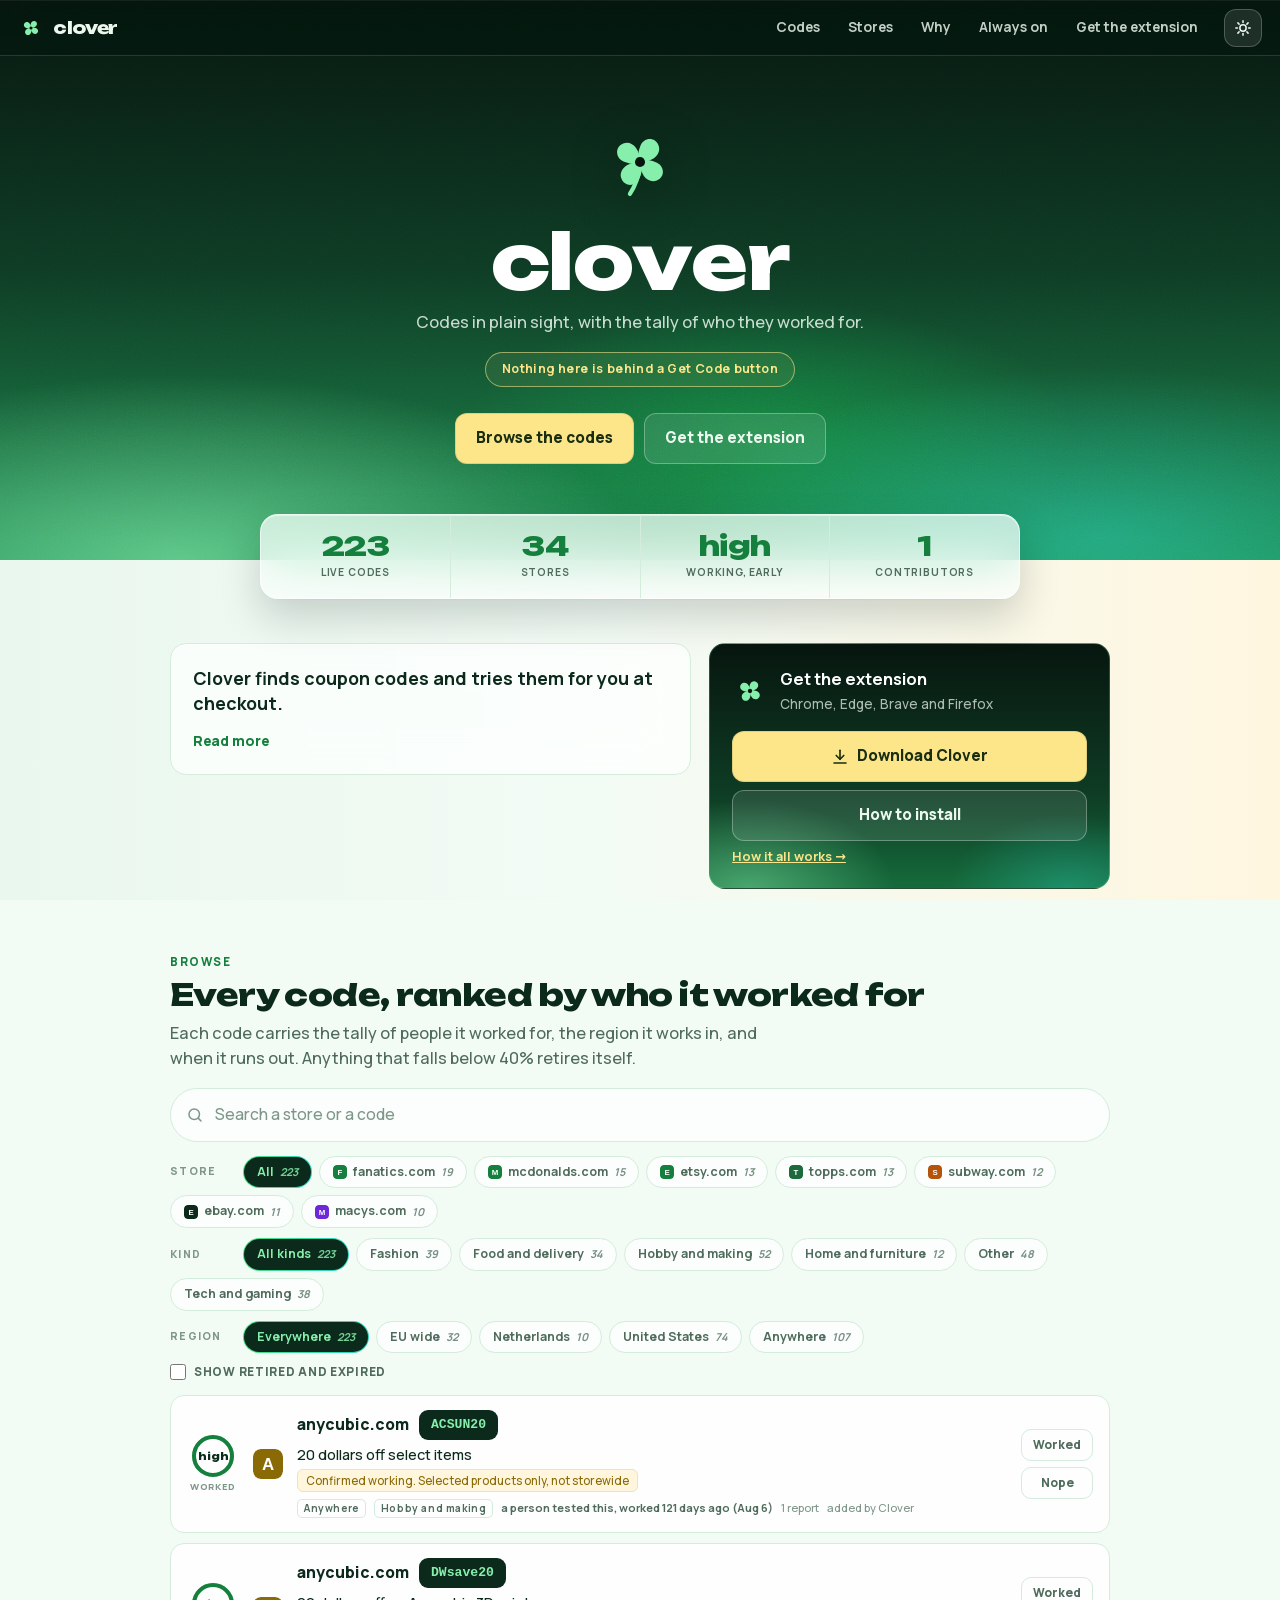
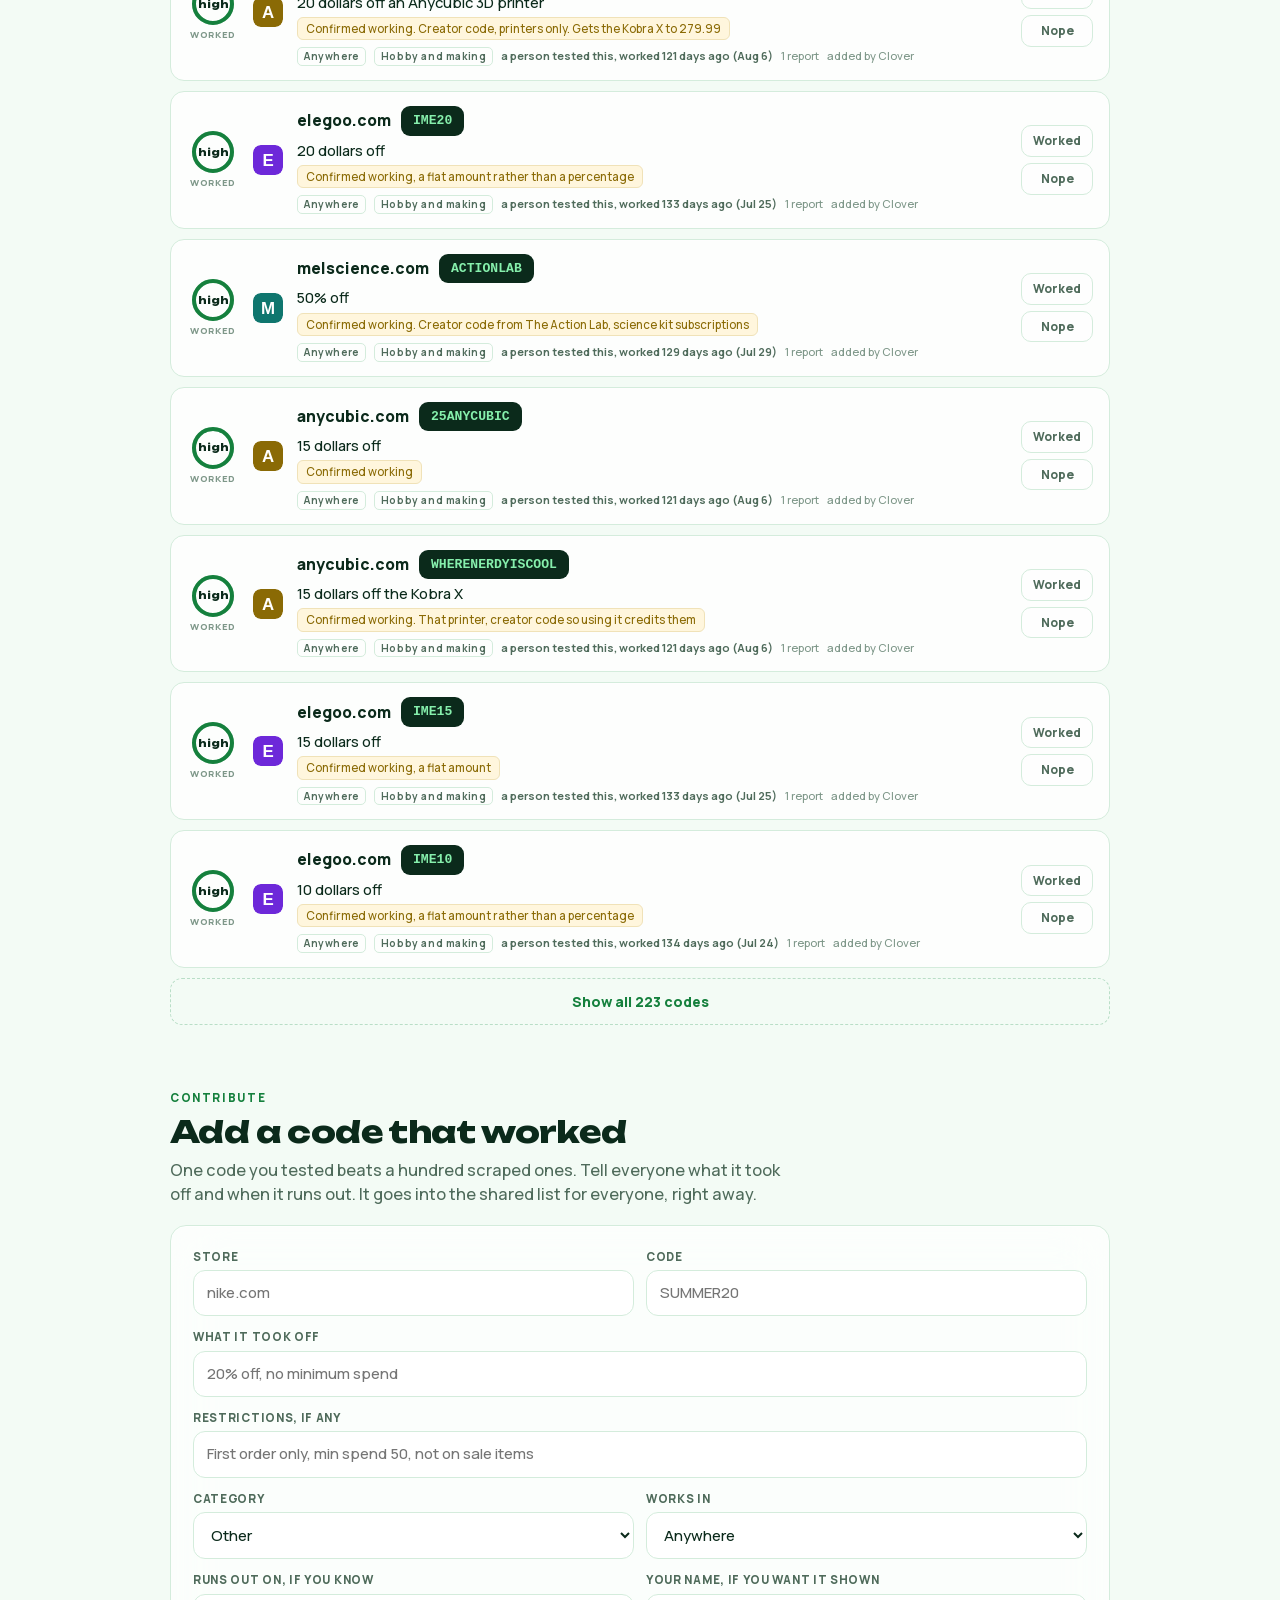
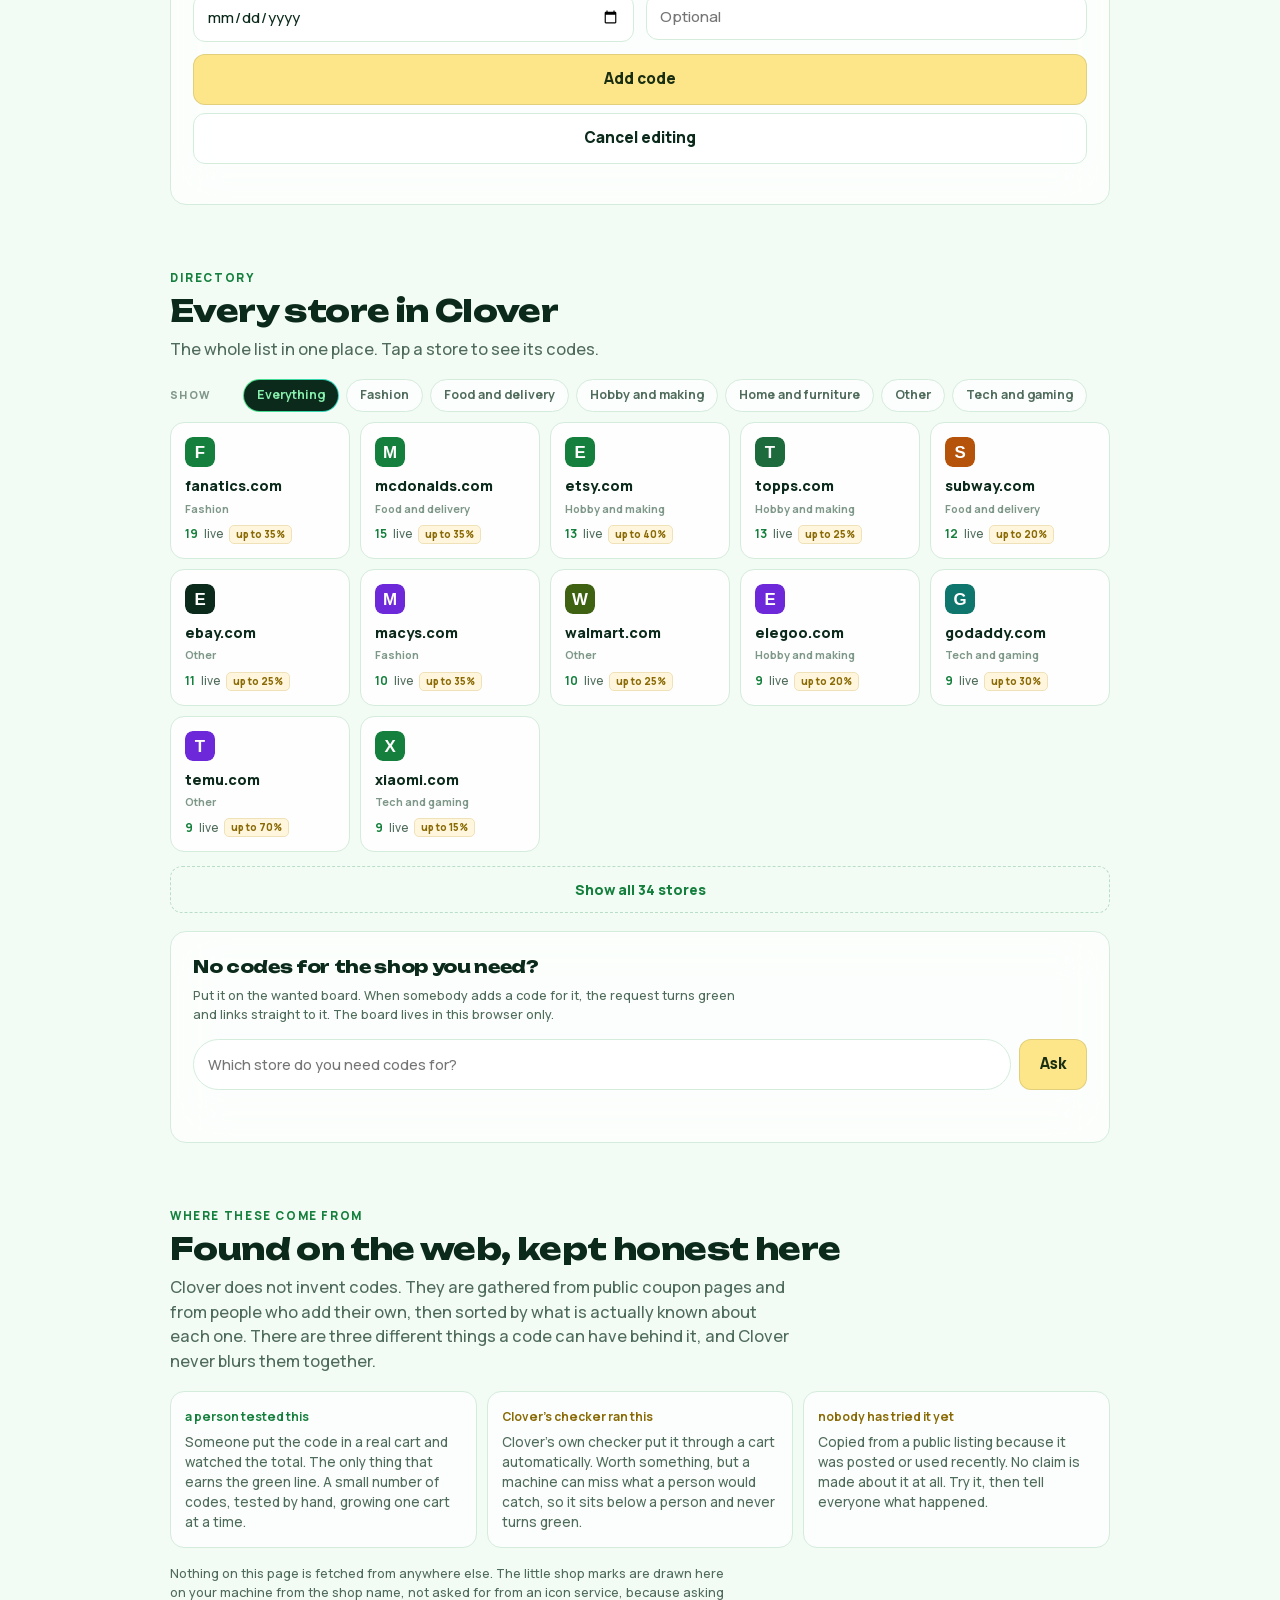
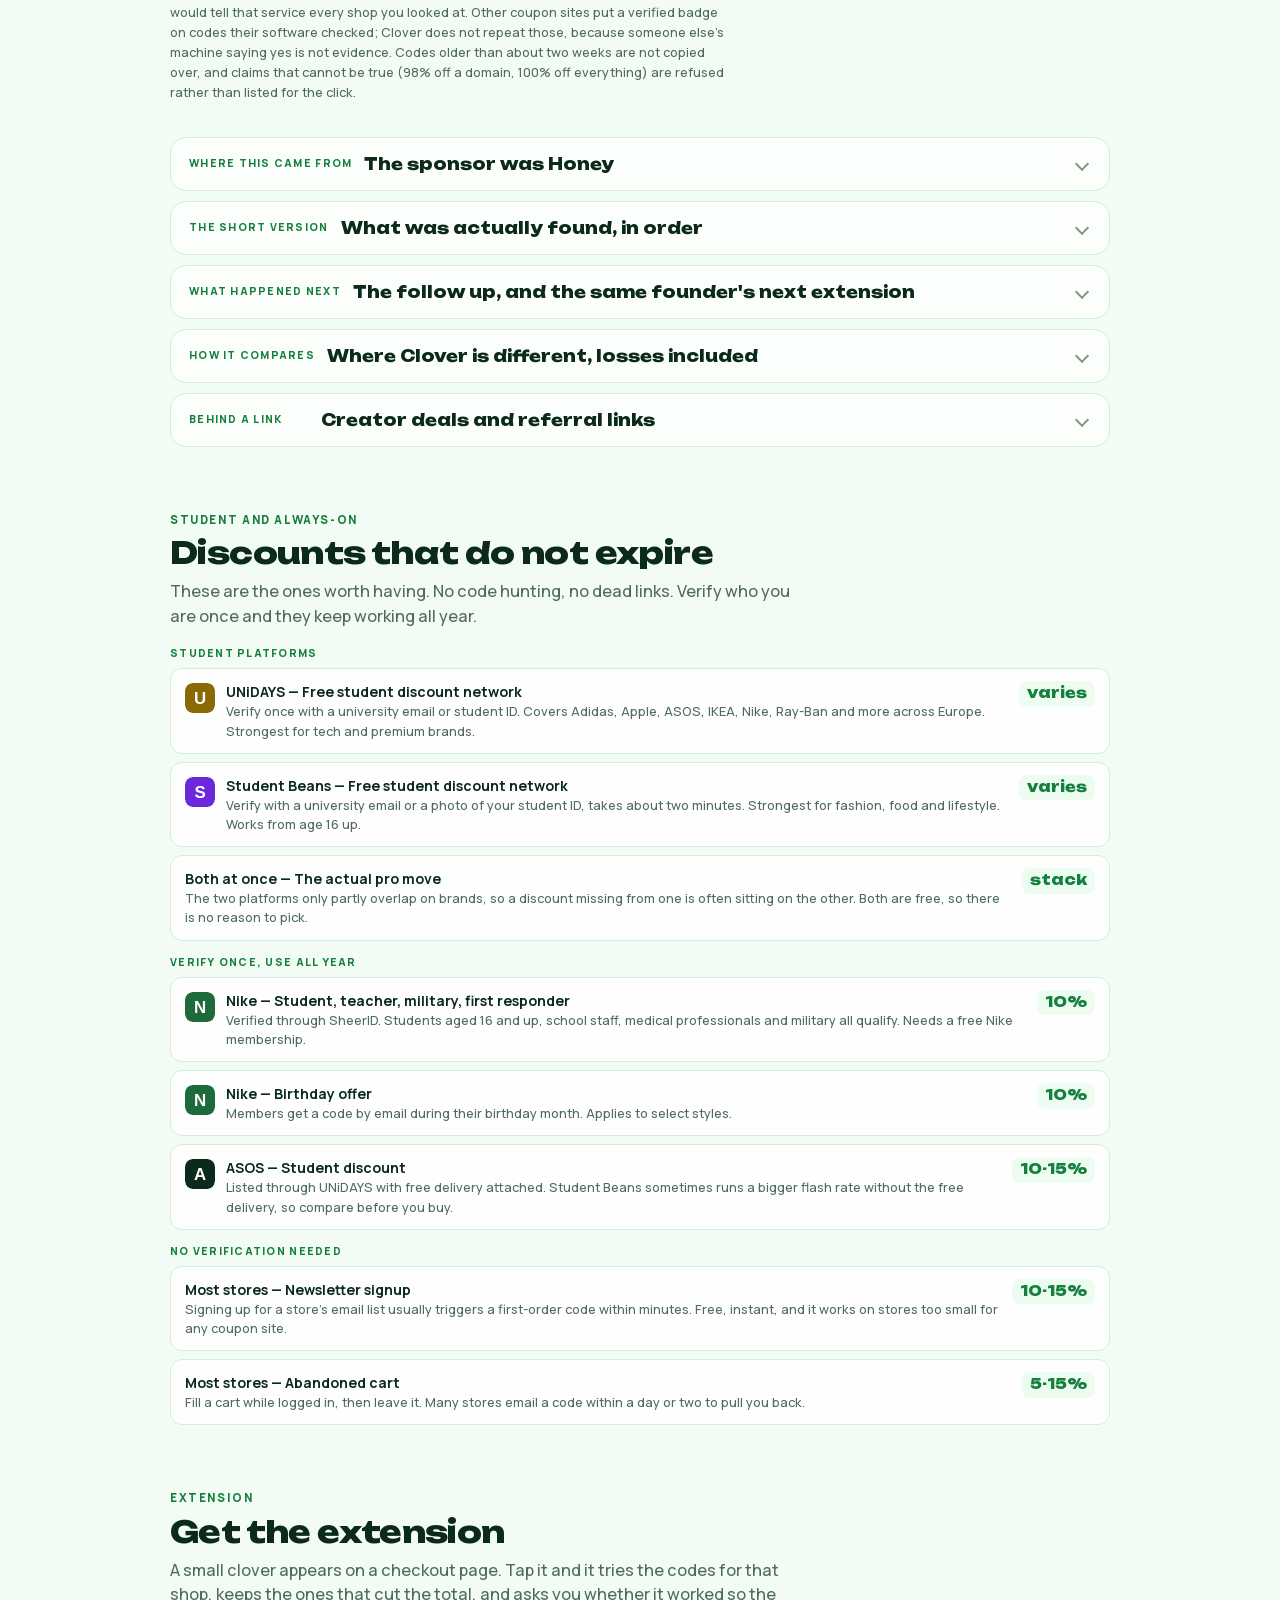
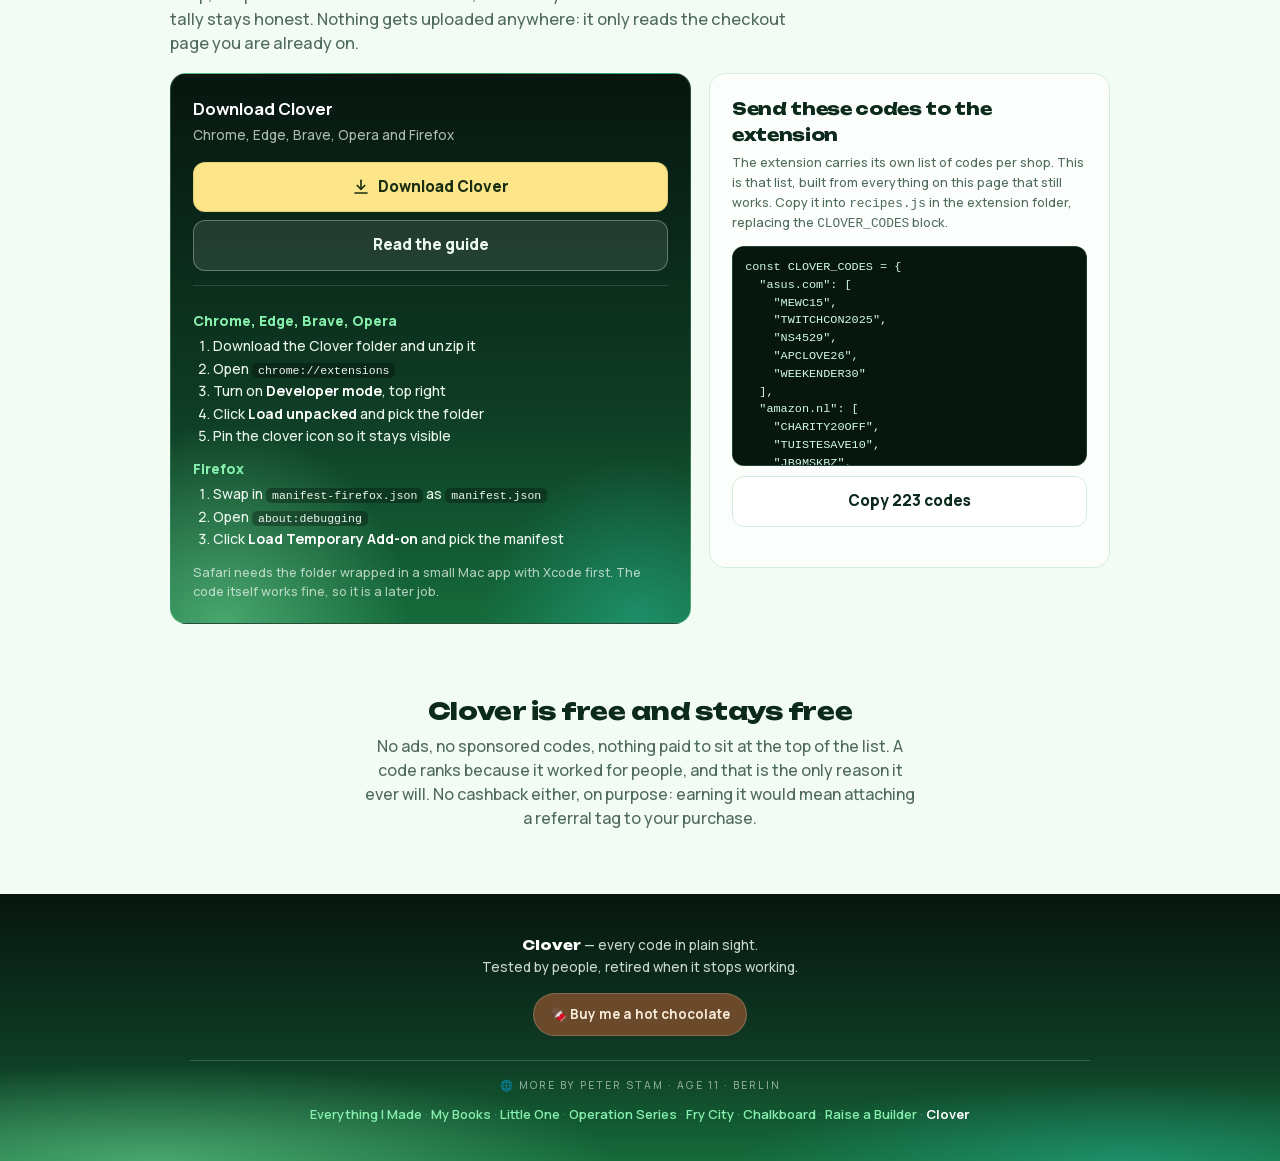
==== commit 10be5763: "Site motion: the page assembles itself (bar, the clover grows leaf by leaf, the word letter by lette" ====
--- a/index.html
+++ b/index.html
@@ -150,8 +150,12 @@
   border:1px solid rgba(26,46,18,.12);background:var(--butter);color:var(--butter-ink);
   transition:filter var(--speed),transform var(--speed),background var(--speed);
 }
-.btn:hover{filter:brightness(.97)}
-.btn:active{transform:scale(.99)}
+.btn{transform:translate(var(--mx,0px),var(--my,0px))}
+.btn{transition:filter var(--speed),background var(--speed),transform var(--t-bounce) var(--bounce)}
+.btn.pulling{transition:filter var(--speed),background var(--speed),transform 90ms var(--ease-out)}
+.btn:hover{filter:brightness(.97);transform:translate(var(--mx,0px),calc(var(--my,0px) - 2px))}
+/* pressed, a button gets a little wider and flatter, and springs back */
+.btn:active{transform:translate(var(--mx,0px),var(--my,0px)) scale(1.03,.94);transition-duration:70ms}
 .btn.glass{background:rgba(255,255,255,.1);color:#ECF7EE;border-color:rgba(255,255,255,.3)}
 .btn.glass:hover{background:rgba(255,255,255,.16);filter:none}
 .btn.quiet{background:var(--frost);color:var(--ink);border-color:var(--line)}
@@ -183,8 +187,11 @@
 .panel p{margin:0 0 12px}
 .panel p:last-child{margin-bottom:0}
 .lead{font-size:1.12rem;font-weight:700;line-height:1.4;margin:0 0 10px}
-.more{display:none}
-.more.open{display:block}
+/* the rest of the introduction opens like a drawer: the row grows from nothing to its own height */
+.more{display:grid;grid-template-rows:0fr;opacity:0;visibility:hidden;
+  transition:grid-template-rows .5s var(--ease-out),opacity .35s var(--ease),visibility 0s .5s}
+.more > .morein{min-height:0;overflow:hidden}
+.more.open{grid-template-rows:1fr;opacity:1;visibility:visible;transition:grid-template-rows .5s var(--ease-out),opacity .35s var(--ease) .1s,visibility 0s}
 .readmore{border:0;background:none;padding:0;color:var(--spring-deep);font-weight:800;cursor:pointer;font-size:.86rem}
 
 /* a small piece of the mesh: the extension card and the dark boxes */
@@ -264,10 +271,11 @@
   display:flex;align-items:center;gap:14px;padding:14px 16px;margin-bottom:10px;
   background:var(--card);border:1px solid var(--line);border-radius:14px;
   box-shadow:inset 0 1px 0 var(--glass-line);
-  animation:rise .38s backwards cubic-bezier(.2,.9,.3,1.1);
-  transition:border-color var(--speed),box-shadow var(--speed);
-}
-.code:hover{border-color:var(--edge-a);box-shadow:inset 0 1px 0 var(--glass-line),0 0 0 3px rgba(74,222,128,.16)}
+  animation:card-in var(--t-bounce) var(--bounce-soft) backwards;
+  transition:border-color var(--speed),box-shadow var(--speed),transform var(--t-bounce) var(--bounce);
+}
+.code.still{animation:none}
+.code:hover{border-color:var(--edge-a);box-shadow:inset 0 1px 0 var(--glass-line),0 0 0 3px rgba(74,222,128,.16);transform:translateY(-2px)}
 .code.dead,.code.expired{opacity:.62}
 .code.dead .code-store::after{content:" retired";font-size:.7rem;font-weight:800;color:var(--coral);text-transform:uppercase;letter-spacing:.06em;margin-left:6px}
 @keyframes rise{from{opacity:0;transform:translateY(10px)}to{opacity:1;transform:none}}
@@ -290,7 +298,8 @@
 }
 body.dark .code-pill{background:#07160F;border-color:var(--line)}
 .code-pill:hover{transform:scale(1.04)}
-.code-pill.copied{background:var(--butter);color:var(--butter-ink)}
+.code-pill:active{transform:scale(1.06,.92)}
+.code-pill.copied{background:var(--butter);color:var(--butter-ink);animation:blob-in var(--t-bounce) var(--bounce)}
 .code-note{margin-top:3px;font-size:.92rem}
 .limits{display:inline-block;margin-top:4px;font-size:.72rem;padding:2px 8px;border-radius:6px;color:var(--amber-ink);background:var(--amber-soft);border:1px solid var(--amber-line)}
 .code-meta{display:flex;flex-wrap:wrap;align-items:center;gap:6px 8px;margin-top:7px;font-size:.7rem;color:var(--ink-faint)}
@@ -303,6 +312,7 @@
 .proof{color:var(--spring-deep);font-weight:700}
 .proof.stale{color:var(--ink-dim)}
 .botcheck{font-weight:700;color:var(--amber-ink);cursor:help}
+.botcheck.botfail{color:var(--coral)}
 .untested{font-weight:700;color:var(--amber-ink)}
 .votes{display:flex;flex-direction:column;gap:6px;flex-shrink:0}
 .vote{
@@ -470,6 +480,92 @@
   .block{margin-bottom:48px}
   .chip{min-height:38px}
 }
+/* ================= motion =================
+   One set of timings (--bounce and --bounce-soft: Clover's green is already
+   called --spring, so the easings are not). They are real spring curves where the browser
+   can draw them (linear()), a plain ease-out where it cannot. Everything
+   moves with transform and opacity only, so a phone has no extra work.
+   People who ask their device for less motion get none of it: the rule at
+   the very end of this file switches every animation and transition off,
+   and site.js never hides anything for them. */
+:root{
+  --ease:cubic-bezier(.22,.61,.36,1); --ease-out:cubic-bezier(.22,1,.36,1);
+  --bounce:cubic-bezier(.34,1.4,.64,1); --bounce-soft:cubic-bezier(.22,1,.36,1); --t-bounce:420ms;
+}
+@supports (transition-timing-function: linear(0, 1)){
+  :root{
+    --bounce:linear(0,0.094,0.302,0.539,0.752,0.914,1.02,1.076,1.094,1.089,1.07,1.048,1.027,1.011,1,0.993,0.991,0.991,0.993,0.995,0.997,0.999,1,1.001,1);
+    --bounce-soft:linear(0,0.053,0.176,0.324,0.474,0.609,0.723,0.815,0.884,0.934,0.969,0.991,1.005,1.012,1.015,1.015,1.014,1.012,1.009,1.007,1.005,1.004,1.002,1.001,1);
+    --t-bounce:560ms;
+  }
+}
+@keyframes drop-in{from{opacity:0;transform:translateY(-14px)}}
+@keyframes rise-in{from{opacity:0;transform:translateY(16px)}}
+@keyframes fade-in{from{opacity:0}}
+@keyframes blob-in{from{opacity:0;transform:scale(.72,.56)}}
+@keyframes card-in{from{opacity:0;transform:translateY(14px) scale(.985)}}
+@keyframes leaf-in{from{opacity:0;transform:scale(0) rotate(-50deg)}}
+@keyframes stem-in{from{stroke-dashoffset:40}}
+@keyframes letter-in{from{opacity:0;transform:translateY(.55em) rotate(8deg)}}
+
+/* ---- the page assembles itself: bar, the clover grows leaf by leaf, the word, the line, the buttons, the numbers ---- */
+#bar{animation:drop-in .5s var(--ease-out) backwards}
+.field{animation:fade-in 1.6s var(--ease) .2s backwards}
+.hero-mark .spin > g > path{transform-origin:50px 50px;animation:leaf-in var(--t-bounce) var(--bounce) backwards}
+.hero-mark .spin > g > path:nth-child(1){animation-delay:.12s}
+.hero-mark .spin > g > path:nth-child(2){animation-delay:.2s}
+.hero-mark .spin > g > path:nth-child(3){animation-delay:.28s}
+.hero-mark .spin > g > path:nth-child(4){animation-delay:.36s}
+.hero-mark .spin > path{stroke-dasharray:40;animation:stem-in .5s var(--ease-out) .48s backwards}
+.hero-mark .spin > circle{transform-origin:50px 50px;animation:blob-in var(--t-bounce) var(--bounce) .5s backwards}
+.hero h1 .ch{display:inline-block;animation:letter-in var(--t-bounce) var(--bounce) backwards;animation-delay:calc(.4s + var(--i,0) * 55ms)}
+.hero .tag{animation:rise-in .6s var(--ease-out) .82s backwards}
+.hero .swear{animation:blob-in var(--t-bounce) var(--bounce) .96s backwards}
+.hero-ctas .btn{animation:blob-in var(--t-bounce) var(--bounce) 1.08s backwards}
+.hero-ctas .btn + .btn{animation-delay:1.16s}
+.stats{animation:rise-in .7s var(--ease-out) 1.05s backwards}
+.stat b.tick{animation:blob-in var(--t-bounce) var(--bounce)}
+
+/* ---- sections show up as you reach them: their pieces rise in one after the other ----
+   (only with html.motion, which site.js sets when it can also bring them back in) */
+html.motion .rv{opacity:0;transform:translateY(22px)}
+html.motion .rv.in{opacity:1;transform:none;
+  transition:opacity .55s var(--ease),transform var(--t-bounce) var(--bounce-soft);transition-delay:calc(var(--i,0) * 70ms)}
+
+/* ---- the bar: one pill that glides to the section you are in, stretching on the way ---- */
+#bar nav{position:relative}
+.navpill{position:absolute;left:0;top:50%;height:32px;width:0;margin-top:-16px;border-radius:999px;pointer-events:none;opacity:0;
+  background:rgba(134,239,172,.14)}
+body:not(.dark) #bar.light .navpill{background:rgba(21,128,61,.1)}
+.navpill.show{opacity:1}
+.navpill.stretch{transition:left .17s var(--ease-out),width .17s var(--ease-out),opacity .2s}
+.navpill.settle{transition:left var(--t-bounce) var(--bounce),width var(--t-bounce) var(--bounce),opacity .2s}
+#bar nav.glide a.on,body:not(.dark) #bar.light nav.glide a.on{background:transparent}
+#bar nav a{position:relative;z-index:1}
+
+/* ---- small answers to what you do ---- */
+.chip{transition:border-color var(--speed),color var(--speed),background var(--speed),transform var(--t-bounce) var(--bounce)}
+.chip:active{transform:scale(1.05,.9);transition-duration:70ms}
+.chips-fresh .chip.on{animation:blob-in var(--t-bounce) var(--bounce)}
+.vote{position:relative;transition:border-color var(--speed),color var(--speed),background var(--speed),transform var(--t-bounce) var(--bounce)}
+.vote:active{transform:scale(1.06,.9);transition-duration:70ms}
+@keyframes vote-pop{from{transform:scale(1.22,.8)}}
+.vote.pop{animation:vote-pop var(--t-bounce) var(--bounce)}
+.score.pop{animation:blob-in var(--t-bounce) var(--bounce)}
+/* the little "+1" that floats off a vote */
+.floaty{position:absolute;left:50%;top:-4px;font-size:.72rem;font-weight:800;color:var(--spring-deep);pointer-events:none;white-space:nowrap;
+  animation:float-up .9s var(--ease-out) forwards}
+.floaty.down{color:var(--coral)}
+@keyframes float-up{from{opacity:0;transform:translate(-50%,6px) scale(.7)}25%{opacity:1}to{opacity:0;transform:translate(-50%,-26px) scale(1)}}
+#themetoggle.pop svg{animation:turn-in var(--t-bounce) var(--bounce)}
+@keyframes turn-in{from{transform:rotate(-90deg) scale(.5)}}
+.dircard{transition:border-color var(--speed),box-shadow var(--speed),transform var(--t-bounce) var(--bounce)}
+.dircard:hover{transform:translateY(-2px)}
+.dircard.still,.storecard.still{animation:none}
+.fold[open] .foldbody{animation:rise-in .45s var(--ease-out)}
+.status:not(:empty){animation:rise-in .35s var(--ease-out)}
+.nudge{animation:blob-in var(--t-bounce) var(--bounce)}
+
 @media (prefers-reduced-motion:reduce){
   *{animation:none!important;transition:none!important}
   html{scroll-behavior:auto}
@@ -537,11 +633,11 @@
   <section class="block two" id="about">
     <div class="panel">
       <p class="lead">Clover finds coupon codes and tries them for you at checkout.</p>
-      <div class="more" id="introrest">
+      <div class="more" id="introrest"><div class="morein">
         <p>Most coupon sites hide their codes behind a Get Code button and fill the list with whatever they scraped, so you burn ten minutes on codes that died months ago. Clover does it the other way round. Every code is in plain sight, tagged with what it takes off, what it restricts, and which region it works in.</p>
         <p>The part that matters is the tally. When a code works for someone they tap Worked, and when it fails they tap Nope. That rate sits on the card. Anything that drops under 40% takes itself off the list, so nothing sticks around pretending to be alive.</p>
         <p>The browser extension does the boring bit. On a checkout page a small clover appears, and if you tap it, it types each code into the promo box and keeps whichever ones saved the most.</p>
-      </div>
+      </div></div>
       <button class="readmore" id="readmore">Read more</button>
     </div>
     <div class="mesh">
@@ -1380,6 +1476,14 @@
   }catch(e){}
   return null;
 }
+// Clover's own checker (agent/): the day it ran a code through a cart and
+// what happened. Worth something, never green: that stays a person's call.
+function checkerOnto(c, cc){
+  if(!cc.checker_at) return;
+  const t = Date.parse(cc.checker_at);
+  if(isNaN(t)) return;
+  c.bot = t; c.botResult = cc.checker_result || null; c.botNote = cc.checker_note || "";
+}
 async function cloudReconcile(list){
   let cloud;
   try{ cloud = await cloudFetchCodes(); }catch(e){ return false; }
@@ -1393,6 +1497,7 @@
       c.sid = cc.id; c.up = cc.works || 0; c.down = cc.fails || 0;
       if(c.own){ const m = mine.find(x=>codeId(x.store,x.code) === c.id); if(m && m.sid !== cc.id){ m.sid = cc.id; saveMine(); } }
       if(cc.last_ok && !(c.lastOk > cc.last_ok)) c.lastOk = cc.last_ok;
+      checkerOnto(c, cc);
     }
   });
   cloud.forEach(cc=>{
@@ -1402,6 +1507,7 @@
         note:cc.label || "", limits:cc.detail || "", cat:"other", country:"XX",
         by:"Clover", single:undefined, bot:null, testedOn:null, exp:null,
         up:cc.works || 0, down:cc.fails || 0, at:Date.now(), lastOk:cc.last_ok || null, cloud:true });
+      checkerOnto(list[list.length-1], cc);
     }
   });
   cloudSynced = true;
@@ -1468,6 +1574,55 @@
 /* ---------- state ---------- */
 let fStore = "all", fCountry = "all", fCat = "all", query = "", showDead = false;
 let openStore = null, listOpen = false, chipsOpen = false, dirOpen = false, dirCat = "all";
+
+/* ---------- motion ----------
+   calm: the device asks for less motion, so nothing here animates or hides
+   anything (site.css switches the CSS animations off for it as well).
+   The "last" values remember what was drawn, so a list only plays its
+   entrance when its contents really changed: a vote redraws everything and
+   used to make every card jump in again. */
+const calm = !!(window.matchMedia && window.matchMedia("(prefers-reduced-motion: reduce)").matches);
+const pageT0 = performance.now();
+let lastListSig = null, lastDirSig = null, lastStorePage = null, lastFilterKey = null;
+// A number counts up to its value: from zero the first time (once the stat
+// strip has arrived), from where it stands after that.
+function countTo(el, n, suffix){
+  suffix = suffix || "";
+  if(calm){ el.textContent = n+suffix; return; }
+  if(el.__to === n && el.__suffix === suffix) return;
+  el.__to = n; el.__suffix = suffix;
+  const first = el.__cur == null, from = first ? 0 : el.__cur;
+  cancelAnimationFrame(el.__raf);
+  // Never before the stat strip has arrived (it comes in about a second after the page opens).
+  // The shared list lands a moment after the built-in one and changes the numbers: that second
+  // value simply becomes where the first count is heading, it does not start an early one.
+  const now = performance.now(), arrives = pageT0 + 1250, intro = first || now < arrives;
+  const start = Math.max(now, arrives), dur = intro ? 1000 : 420;
+  if(first){ el.__cur = 0; el.textContent = "0"+suffix; }
+  const step = t=>{
+    const k = Math.min(1, Math.max(0, (t - start)/dur)), e = 1 - Math.pow(1 - k, 3);
+    el.__cur = Math.round(from + (n - from)*e); el.textContent = el.__cur+suffix;
+    if(k < 1) el.__raf = requestAnimationFrame(step);
+    else if(!intro && from !== n){ el.classList.remove("tick"); void el.offsetWidth; el.classList.add("tick"); }
+  };
+  el.__raf = requestAnimationFrame(step);
+}
+function plainStat(el, text){ cancelAnimationFrame(el.__raf); el.__to = null; el.__cur = null; el.textContent = text; }
+// What a vote feels like: the button pops, the score pops, and a small "+1" floats off it.
+function popVote(id, dir, added){
+  if(calm) return;
+  const card = [...document.querySelectorAll("#list .code")].find(e=>e.dataset.id === id);
+  if(!card) return;
+  const b = card.querySelector(".vote."+dir), sc = card.querySelector(".score");
+  if(sc) sc.classList.add("pop");
+  if(!b) return;
+  b.classList.add("pop");
+  if(added){
+    const f = document.createElement("i");
+    f.className = "floaty"+(dir === "down" ? " down" : ""); f.textContent = dir === "up" ? "+1" : "noted"; f.setAttribute("aria-hidden", "true");
+    b.appendChild(f); setTimeout(()=>f.remove(), 950);
+  }
+}
 
 /* ---------- filters ---------- */
 function countWith(codes, over){
@@ -1540,7 +1695,8 @@
   const avg = reported.length ? Math.round(reported.map(rate).reduce((a,b)=>a+b,0)/reported.length) : null;
   const confident = reported.filter(c=>((c.up||0)+(c.down||0)) >= CONFIDENT).length;
   const rateTxt = avg === null ? "—" : confident ? avg+"%" : rateWord(avg);
-  box.innerHTML = `<div class="panel storecard">
+  const sameStore = lastStorePage === openStore; lastStorePage = openStore;
+  box.innerHTML = `<div class="panel storecard${sameStore ? " still" : ""}">
     <img class="favicon big" src="${favicon(openStore)}" alt="">
     <div class="storename"><b>${esc(openStore)}</b><span>${live.length} working now, ${all.length} tracked in total</span></div>
     <div class="storestats">
@@ -1572,7 +1728,8 @@
       return (b.lastOk||0)-(a.lastOk||0);
     }
     if(ta === 1){
-      if(!!b.bot !== !!a.bot) return (b.bot?1:0)-(a.bot?1:0);
+      const bs = (c)=> c.botResult === "ok" ? 2 : c.bot && c.botResult === "fail" ? 0 : 1;
+      if(bs(b) !== bs(a)) return bs(b)-bs(a);
       const w = worth(b)-worth(a); if(w) return w;
       return b.at-a.at;
     }
@@ -1590,12 +1747,19 @@
     // come in, that day is history and would only contradict "today"
     const sameDay = c.testedOn && Math.abs(Date.parse(c.testedOn+"T12:00:00")-c.lastOk) < 36*3600000;
     const on = sameDay ? new Date(c.testedOn+"T12:00:00").toLocaleDateString(undefined,{day:"numeric",month:"short"}) : null;
-    return `<span class="proof${days>30?" stale":""}" title="${on ? "Tested on "+esc(on) : "Tested by a person"}">a person tested this, worked ${when}${on ? " ("+esc(on)+")" : ""}</span>`;
+    let line = `<span class="proof${days>30?" stale":""}" title="${on ? "Tested on "+esc(on) : "Tested by a person"}">a person tested this, worked ${when}${on ? " ("+esc(on)+")" : ""}</span>`;
+    if(c.bot && c.bot > c.lastOk){
+      const bd = Math.max(0, Math.floor((Date.now()-c.bot)/86400000));
+      const bw = bd === 0 ? "today" : bd === 1 ? "yesterday" : bd+" days ago";
+      line += ` <span class="botcheck${c.botResult === "fail" ? " botfail" : ""}" title="${esc(c.botNote||"")}">checker ${bw}: ${c.botResult === "ok" ? "worked" : c.botResult === "fail" ? "the shop said no" : "no clear answer"}</span>`;
+    }
+    return line;
   }
   if(c.bot){
     const days = Math.max(0, Math.floor((Date.now()-c.bot)/86400000));
     const when = days === 0 ? "today" : days === 1 ? "yesterday" : days+" days ago";
-    return `<span class="botcheck" title="Clover's own checker put this code through a cart automatically. Useful, but a machine can miss what a person would catch, so it does not turn green.">Clover's checker ran this ${when}</span>`;
+    const what = c.botResult === "ok" ? "it worked" : c.botResult === "fail" ? "the shop said no" : "no clear answer";
+    return `<span class="botcheck${c.botResult === "fail" ? " botfail" : ""}" title="Clover's own checker put this code through a real cart automatically${c.botNote ? ": "+esc(c.botNote) : ""}. Useful, but a machine can miss what a person would catch, so it does not turn green.">Clover's checker ran this ${when}, ${what}</span>`;
   }
   if(reports === 0) return `<span class="untested">nobody has tried it yet</span>`;
   return "";
@@ -1625,11 +1789,14 @@
   }
   const PAGE = 8;
   const visible = listOpen ? shown : shown.slice(0, PAGE);
+  // the cards come in one after the other only when the list is a different one (not when a vote redraws it)
+  const sig = visible.map(c=>c.id).join("\n"), still = sig === lastListSig; lastListSig = sig;
   visible.forEach((c,i)=>{
     const pct = rate(c), retired = isRetired(c), expired = isExpired(c), dl = daysLeft(c);
     const el = document.createElement("div");
-    el.className = "code"+(retired ? " dead" : "")+(expired ? " expired" : "");
-    el.style.animationDelay = Math.min(i*0.035,.4)+"s";
+    el.className = "code"+(retired ? " dead" : "")+(expired ? " expired" : "")+(still ? " still" : "");
+    el.dataset.id = c.id;
+    el.style.animationDelay = Math.min(i*0.045,.45)+"s";
     let expText = "";
     if(expired) expText = `<span class="expiry gone">expired</span>`;
     else if(dl !== null && dl <= 7) expText = `<span class="expiry soon">${dl === 0 ? "ends today" : dl+"d left"}</span>`;
@@ -1706,6 +1873,7 @@
   const c = codes.find(x=>x.id === id);
   if(!c) return;
   const had = voted[id];
+  const added = !(had && had.dir === dir);   // false: the same button again takes the vote back
   if(had && had.dir === dir){
     // the same button again takes the vote back, here; the shared database
     // is append-only, so what was already sent stays sent
@@ -1726,29 +1894,30 @@
   }
   saveVoted();
   draw();
+  popVote(id, dir, added);
 }
 
 /* ---------- stats ---------- */
 function renderStats(codes){
   const live = codes.filter(isLive);
-  document.getElementById("s-codes").textContent = live.length;
-  document.getElementById("s-stores").textContent = new Set(live.map(c=>c.store)).size;
+  countTo(document.getElementById("s-codes"), live.length);
+  countTo(document.getElementById("s-stores"), new Set(live.map(c=>c.store)).size);
   const reported = live.filter(c=>((c.up||0)+(c.down||0)) > 0 && !isSingleUse(c));
   const confident = reported.filter(c=>((c.up||0)+(c.down||0)) >= CONFIDENT);
   const el = document.getElementById("s-rate"), lab = el.nextElementSibling;
-  if(reported.length === 0){ el.textContent = "—"; lab.textContent = "Working"; lab.title = "No reports yet"; }
+  if(reported.length === 0){ plainStat(el, "—"); lab.textContent = "Working"; lab.title = "No reports yet"; }
   else if(confident.length < CONFIDENT_CODES){
     // A headline percentage needs real evidence: without it a single vote
     // per code would read as "100% working", which nobody has shown.
     const avg = Math.round(reported.map(rate).reduce((a,b)=>a+b,0)/reported.length);
-    el.textContent = rateWord(avg); lab.textContent = "Working, early";
+    plainStat(el, rateWord(avg)); lab.textContent = "Working, early";
     lab.title = reported.length+" code"+(reported.length === 1 ? "" : "s")+" reported on, "+confident.length+" with "+CONFIDENT+" or more reports. A percentage shows once "+CONFIDENT_CODES+" codes have that many.";
   }else{
     const avg = Math.round(confident.map(rate).reduce((a,b)=>a+b,0)/confident.length);
-    el.textContent = avg+"%"; lab.textContent = "Working";
+    countTo(el, avg, "%"); lab.textContent = "Working";
     lab.title = "Across "+confident.length+" codes with "+CONFIDENT+" or more reports each";
   }
-  document.getElementById("s-people").textContent = new Set(codes.map(c=>c.by).filter(Boolean)).size;
+  countTo(document.getElementById("s-people"), new Set(codes.map(c=>c.by).filter(Boolean)).size);
   const sc = document.getElementById("story-count"), ss = document.getElementById("story-stores");
   if(sc) sc.textContent = live.length;
   if(ss) ss.textContent = new Set(live.map(c=>c.store)).size;
@@ -1776,9 +1945,11 @@
   grid.innerHTML = "";
   if(shown.length === 0){ grid.innerHTML = `<div class="empty" style="grid-column:1/-1">Nothing in this category yet.</div>`; return; }
   const DPAGE = 12;
-  (dirOpen ? shown : shown.slice(0, DPAGE)).forEach((s,i)=>{
+  const dvis = dirOpen ? shown : shown.slice(0, DPAGE);
+  const dsig = dvis.map(x=>x.name).join("\n"), dstill = dsig === lastDirSig; lastDirSig = dsig;
+  dvis.forEach((s,i)=>{
     const el = document.createElement("button");
-    el.type = "button"; el.className = "dircard";
+    el.type = "button"; el.className = "dircard"+(dstill ? " still" : "");
     el.style.animationDelay = Math.min(i*0.03,.4)+"s";
     el.innerHTML = `<img src="${favicon(s.name)}" alt=""><span class="dirname">${esc(s.name)}</span><span class="dircat">${esc(CATS[s.cat]||s.cat)}</span>
       <span class="dirstats"><b>${s.live}</b> live ${s.best ? `<span class="dirbest">up to ${s.best}%</span>` : ""}</span>`;
@@ -2031,11 +2202,18 @@
 document.getElementById("themetoggle").addEventListener("click", ()=>{
   const dark = document.body.classList.toggle("dark");
   store.set(THEME_KEY, dark ? "dark" : "light");
+  const tb = document.getElementById("themetoggle"); tb.classList.remove("pop"); void tb.offsetWidth; tb.classList.add("pop");
 });
 
 /* the top bar goes light once the hero has scrolled past, in light mode */
 const bar = document.getElementById("bar");
-function barLook(){ bar.classList.toggle("light", window.scrollY > 300); }
+function barLook(){
+  bar.classList.toggle("light", window.scrollY > 300);
+  // back at the top, in the hero, no section is the current one
+  if(window.scrollY < 220 && typeof navLinks !== "undefined" && navLinks.some(a=>a.classList.contains("on"))){
+    navLinks.forEach(a=>a.classList.remove("on")); movePill();
+  }
+}
 window.addEventListener("scroll", barLook, { passive:true });
 
 /* which section is on screen, for the bar */
@@ -2044,11 +2222,85 @@
   const io = new IntersectionObserver(entries=>{
     entries.forEach(en=>{
       if(!en.isIntersecting) return;
+      if(window.scrollY < 220) return;
       navLinks.forEach(a=>a.classList.toggle("on", a.getAttribute("href") === "#"+en.target.id));
+      movePill();
     });
   }, { rootMargin:"-40% 0px -55% 0px" });
   ["codes","stores","why","always","get"].forEach(id=>{ const el = document.getElementById(id); if(el) io.observe(el); });
 }
+
+/* the bar's pill: one shape that glides to the section you are in. It first
+   stretches over the old link and the new one, then shrinks onto the new one. */
+const navEl = document.querySelector("#bar nav"), pill = document.createElement("span");
+pill.className = "navpill"; pill.setAttribute("aria-hidden", "true");
+navEl.prepend(pill); navEl.classList.add("glide");
+let pillT = 0;
+function movePill(){
+  const a = navEl.querySelector("a.on");
+  clearTimeout(pillT);
+  if(!a){ pill.className = "navpill"; return; }
+  const L = a.offsetLeft, W = a.offsetWidth, curL = parseFloat(pill.style.left) || 0, curW = parseFloat(pill.style.width) || 0;
+  const place = ()=>{ pill.style.left = L+"px"; pill.style.width = W+"px"; };
+  if(calm || !pill.classList.contains("show") || !curW){ pill.className = "navpill show"; place(); }
+  else{
+    const uL = Math.min(curL, L), uR = Math.max(curL + curW, L + W);
+    pill.className = "navpill show stretch"; pill.style.left = uL+"px"; pill.style.width = (uR - uL)+"px";
+    pillT = setTimeout(()=>{ pill.className = "navpill show settle"; place(); }, 130);
+  }
+  if(a.scrollIntoView && navEl.scrollWidth > navEl.clientWidth) a.scrollIntoView({ block:"nearest", inline:"nearest" });
+}
+window.addEventListener("resize", ()=>{ pill.classList.remove("stretch", "settle"); movePill(); });
+
+/* the word in the hero comes in letter by letter (the whole word stays what a screen reader says) */
+(function(){
+  const h = document.querySelector(".hero h1");
+  if(calm || !h) return;
+  const word = h.textContent;
+  h.setAttribute("aria-label", word);
+  h.innerHTML = [...word].map((ch,i)=>`<span class="ch" aria-hidden="true" style="--i:${i}">${ch === " " ? "&nbsp;" : esc(ch)}</span>`).join("");
+})();
+
+/* sections show up as you reach them: each piece of a section rises in, one
+   after the other. Nothing is hidden unless this script can also show it:
+   no IntersectionObserver, or less motion asked for, and the page is simply there. */
+(function(){
+  if(calm || !("IntersectionObserver" in window)) return;
+  const blocks = [...document.querySelectorAll("main .block")];
+  blocks.forEach(b=>[...b.children].forEach((ch,i)=>{ ch.classList.add("rv"); ch.style.setProperty("--i", Math.min(i, 5)); }));
+  document.documentElement.classList.add("motion");
+  const show = b=>{
+    const kids = [...b.children];
+    kids.forEach(ch=>ch.classList.add("in"));
+    // afterwards they are ordinary elements again (no delay left on their transitions)
+    setTimeout(()=>kids.forEach(ch=>{ ch.classList.remove("rv", "in"); ch.style.removeProperty("--i"); }), 1600);
+  };
+  let fired = false;
+  const io = new IntersectionObserver(entries=>entries.forEach(en=>{
+    fired = true;
+    if(!en.isIntersecting) return;
+    io.unobserve(en.target);
+    // what is on screen when the page opens waits for the hero to finish
+    const wait = Math.max(0, 1150 - (performance.now() - pageT0));
+    if(wait) setTimeout(()=>show(en.target), wait); else show(en.target);
+  }), { rootMargin:"0px 0px -8% 0px" });
+  blocks.forEach(b=>io.observe(b));
+  // a safety net: whatever happens, nothing stays hidden
+  window.addEventListener("load", ()=>setTimeout(()=>{ if(!fired) blocks.forEach(show); }, 4000));
+})();
+
+/* the two big buttons in the hero lean a little toward the pointer (mouse and trackpad only) */
+(function(){
+  if(calm || !(window.matchMedia && window.matchMedia("(hover: hover) and (pointer: fine)").matches)) return;
+  document.querySelectorAll(".hero-ctas .btn").forEach(b=>{
+    b.addEventListener("pointermove", e=>{
+      const r = b.getBoundingClientRect(); b.classList.add("pulling");
+      b.style.setProperty("--mx", ((e.clientX - (r.left + r.width/2))*0.14).toFixed(1)+"px");
+      b.style.setProperty("--my", ((e.clientY - (r.top + r.height/2))*0.14).toFixed(1)+"px");
+    });
+    b.addEventListener("pointerleave", ()=>{ b.classList.remove("pulling"); b.style.setProperty("--mx", "0px"); b.style.setProperty("--my", "0px"); });
+  });
+})();
 
 /* falling clovers in the hero */
 (function(){
@@ -2064,6 +2316,9 @@
 /* ---------- draw everything ---------- */
 function draw(){
   const codes = getCodes();
+  // the chip you just picked pops; a redraw for any other reason leaves the chips alone
+  const fkey = [fStore, fCat, fCountry].join("|");
+  document.body.classList.toggle("chips-fresh", lastFilterKey !== null && fkey !== lastFilterKey); lastFilterKey = fkey;
   const safe = (fn,arg)=>{ try{ fn(arg); }catch(e){ console.warn(fn.name, e); } };
   safe(renderStats, codes); safe(renderChips, codes); safe(renderCats, codes); safe(renderCountries, codes);
   safe(renderStorePage, codes); safe(renderList, codes); safe(renderDirectory, codes);
